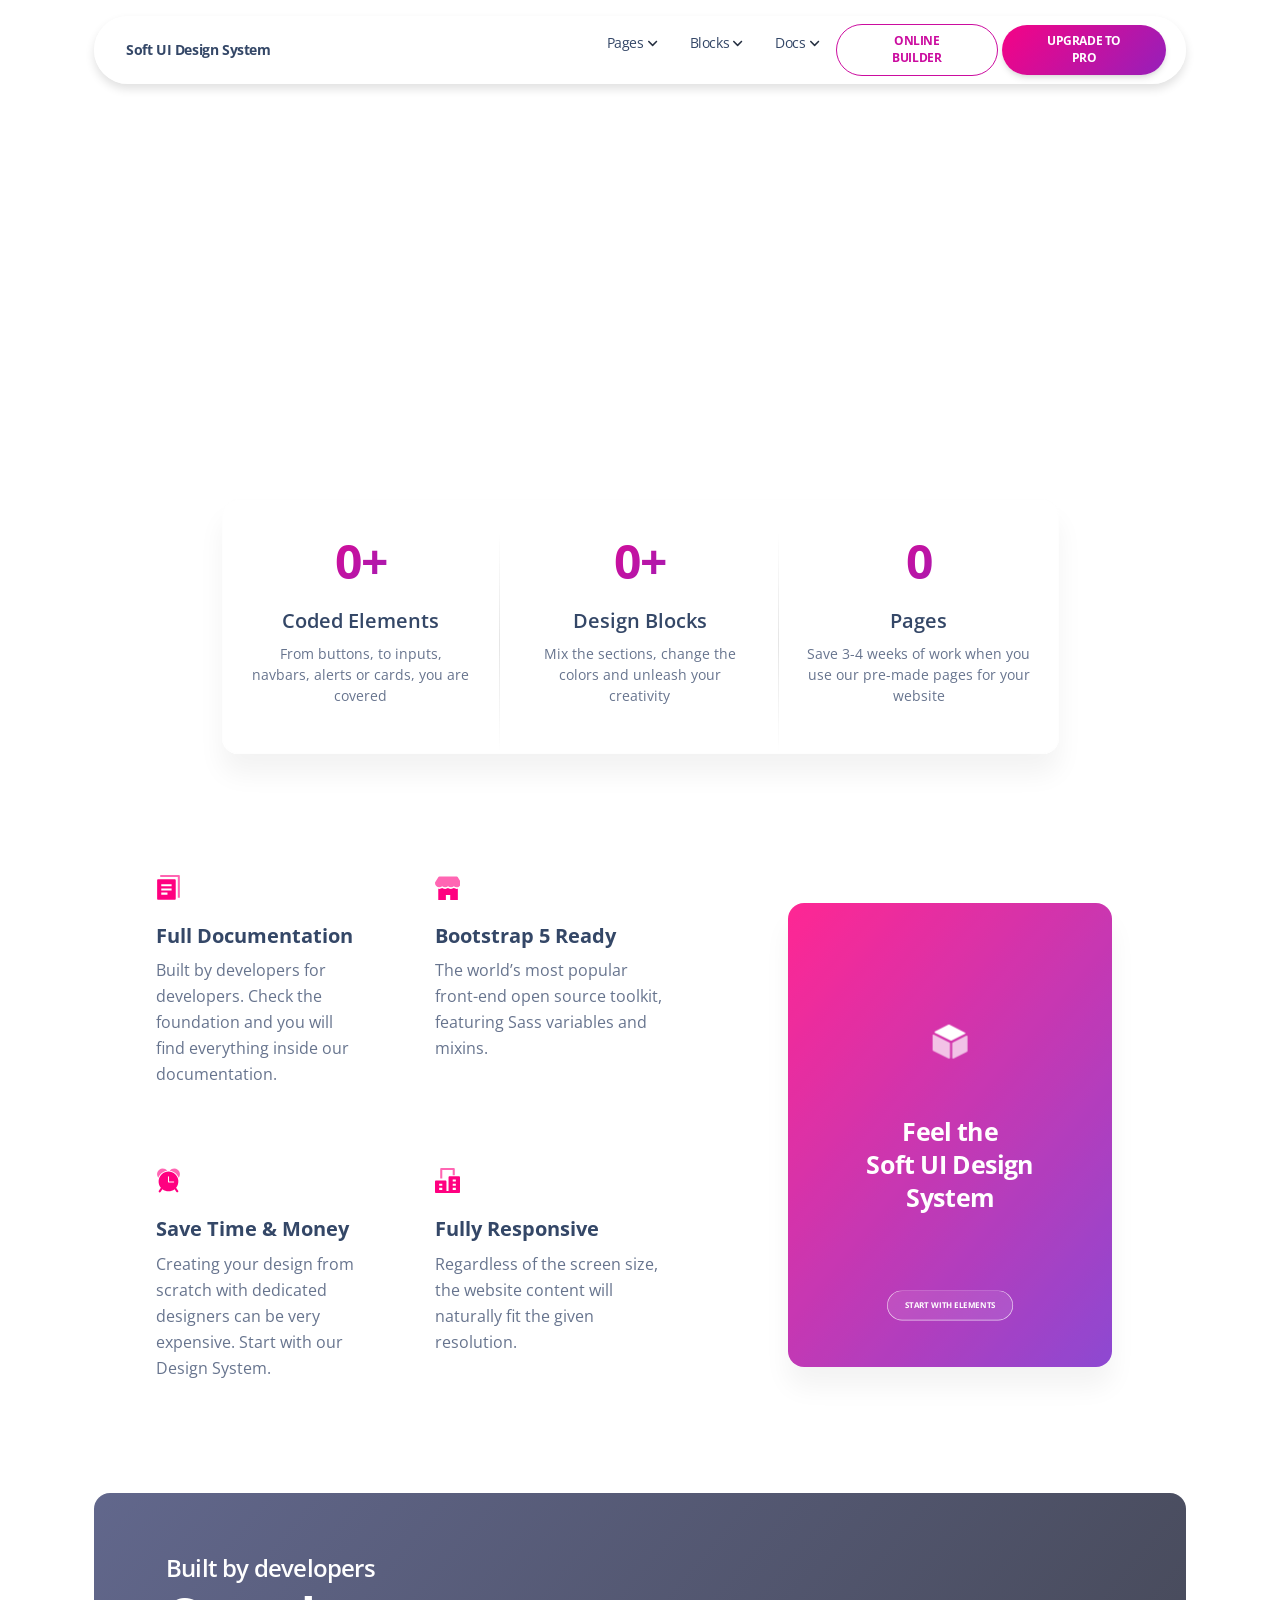
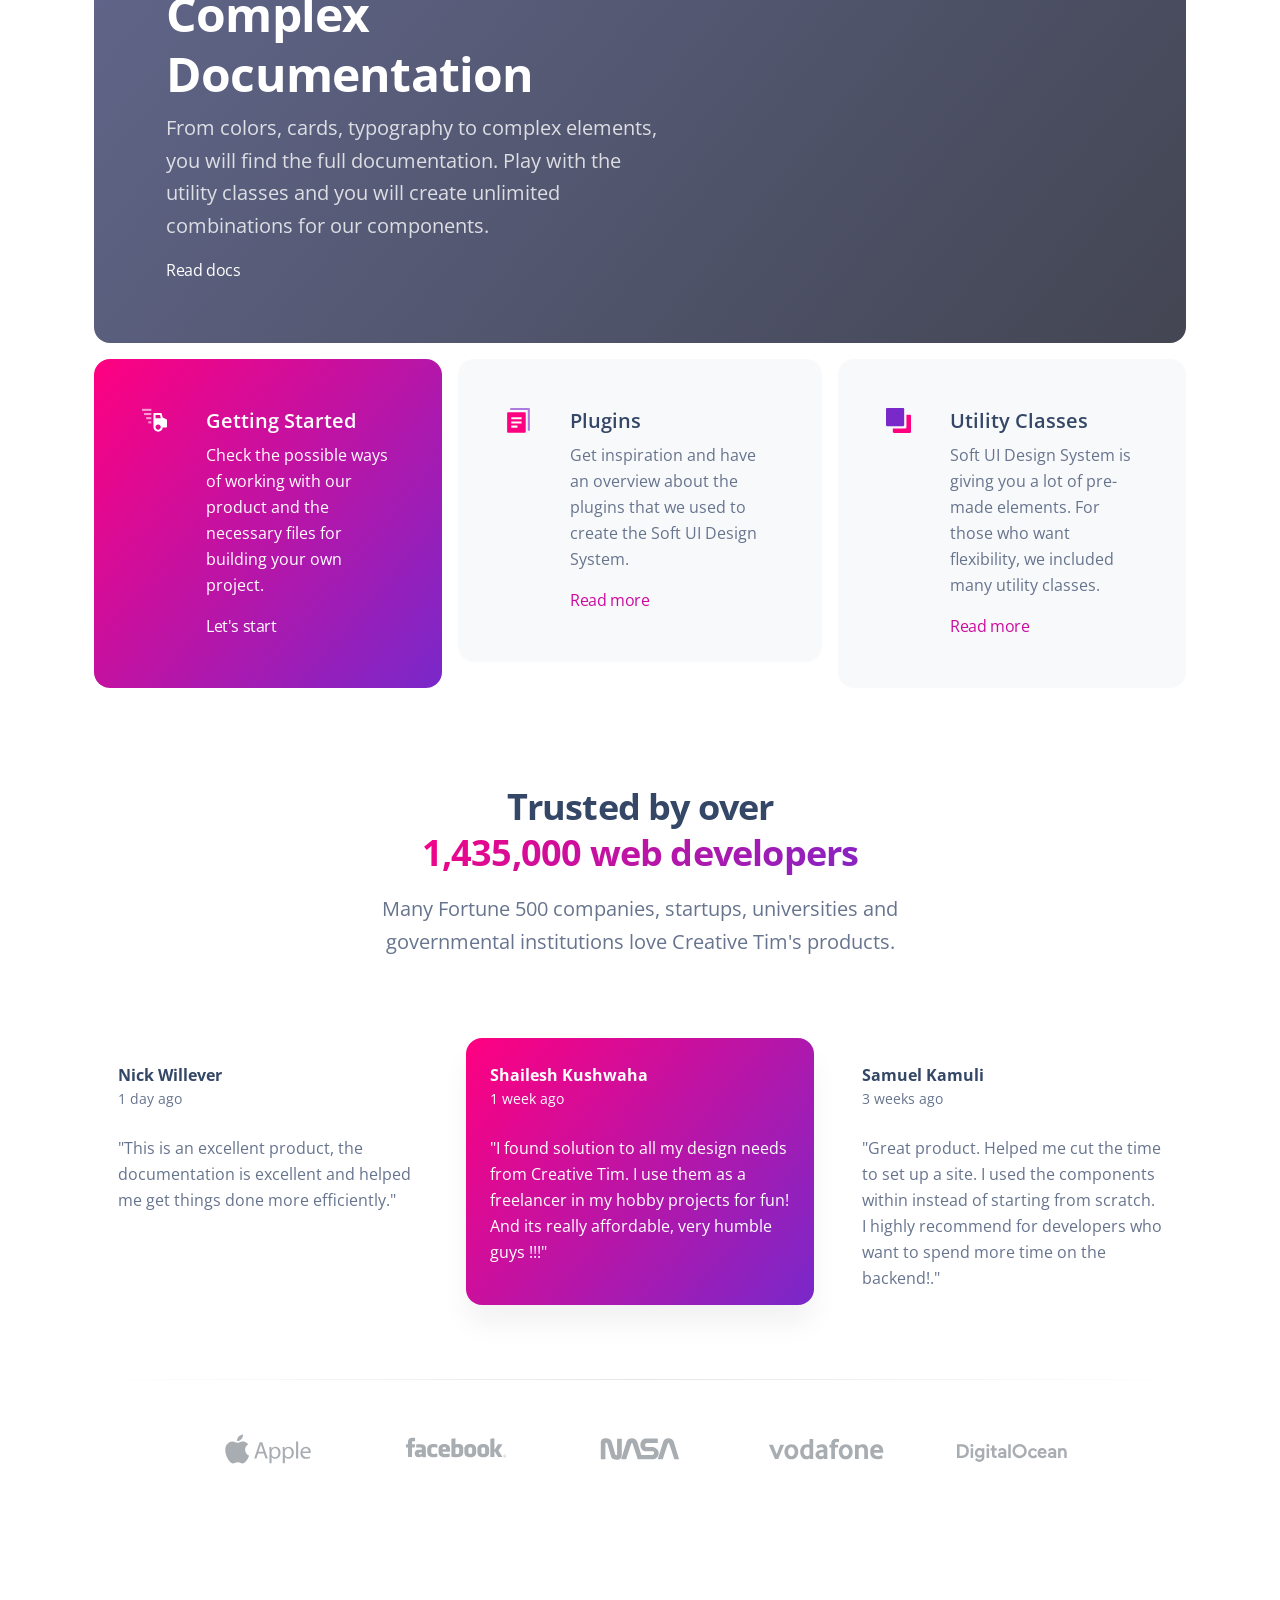
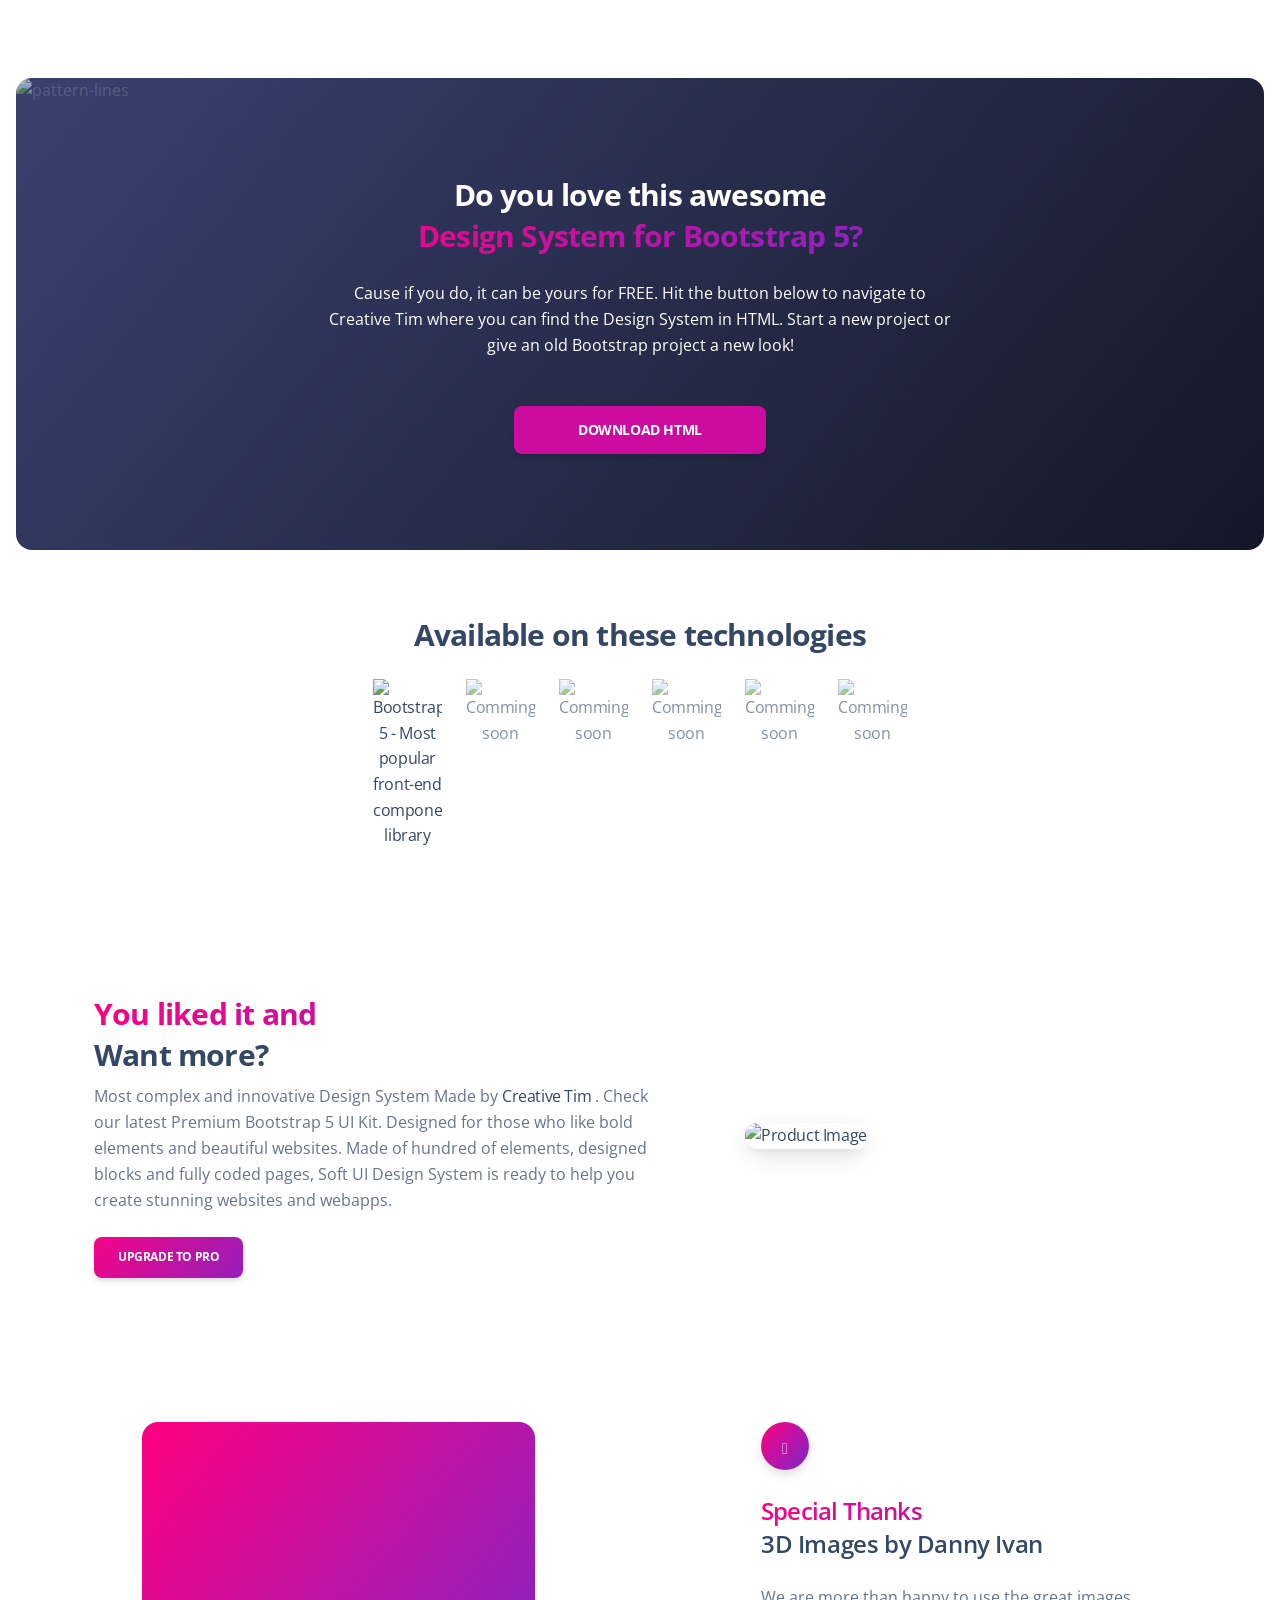
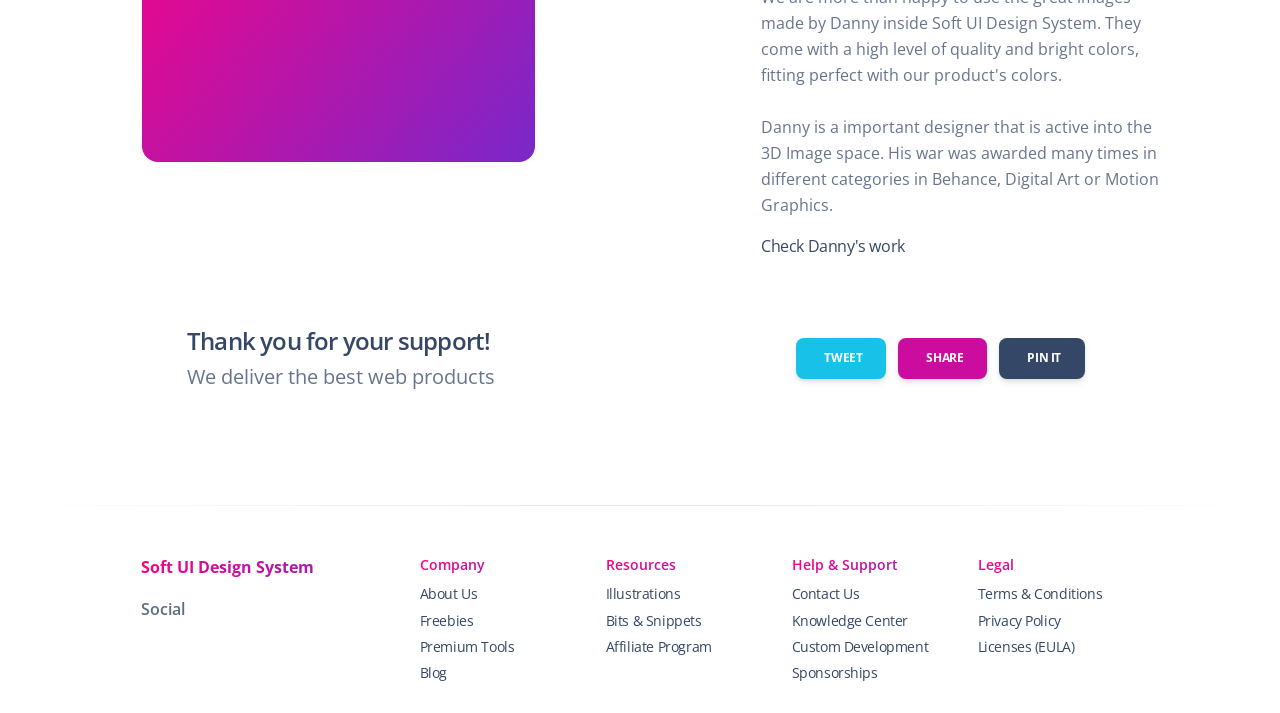
==== index.html @ 68d1f5ed "adding notes and fixing nav and footers" ====
<!DOCTYPE html>
<html lang="en" itemscope itemtype="http://schema.org/WebPage">
<head>
  <meta charset="utf-8" />
  <meta name="viewport" content="width=device-width, initial-scale=1, shrink-to-fit=no">

  <link rel="apple-touch-icon" sizes="76x76" href="apple-icon.png">
  <link rel="icon" type="image/png" href="favicon.png">

  <title>
    Soft UI Design System by Creative Tim  
  </title>



  <!--     Fonts and icons     -->
  <link href="https://fonts.googleapis.com/css?family=Open+Sans:300,400,600,700" rel="stylesheet" />

  <!-- Nucleo Icons -->
  <link href="nucleo-icons.css" rel="stylesheet" />
  <link href="nucleo-svg.css" rel="stylesheet" />

  <!-- Font Awesome Icons -->
  <script src="https://kit.fontawesome.com/42d5adcbca.js" crossorigin="anonymous"></script>
  <link href="nucleo-svg.css" rel="stylesheet" />

  <!-- CSS Files -->



  <link id="pagestyle" href="soft-design-system.css?v=1.0.9" rel="stylesheet" />





  <!-- Nepcha Analytics (nepcha.com) -->
  <!-- Nepcha is a easy-to-use web analytics. No cookies and fully compliant with GDPR, CCPA and PECR. -->
  <script defer data-site="YOUR_DOMAIN_HERE" src="https://api.nepcha.com/js/nepcha-analytics.js"></script>
</head>

<body class="index-page">
  
  
  <!-- Navbar -->
  <div class="container position-sticky z-index-sticky top-0"><div class="row"><div class="col-12">
  <nav class="navbar navbar-expand-lg  blur blur-rounded top-0 z-index-fixed shadow position-absolute my-3 py-2 start-0 end-0 mx-4">
    <div class="container-fluid px-0">
      <a class="navbar-brand font-weight-bolder ms-sm-3" href="https://demos.creative-tim.com/soft-ui-design-system/index.html" rel="tooltip" title="Designed and Coded by Creative Tim" data-placement="bottom" target="_blank">
        Soft UI Design System
      </a>
      <button class="navbar-toggler shadow-none ms-2" type="button" data-bs-toggle="collapse" data-bs-target="#navigation" aria-controls="navigation" aria-expanded="false" aria-label="Toggle navigation">
        <span class="navbar-toggler-icon mt-2">
          <span class="navbar-toggler-bar bar1"></span>
          <span class="navbar-toggler-bar bar2"></span>
          <span class="navbar-toggler-bar bar3"></span>
        </span>
      </button>
      <div class="collapse navbar-collapse pt-3 pb-2 py-lg-0 w-100" id="navigation">
        <ul class="navbar-nav navbar-nav-hover ms-lg-12 ps-lg-5 w-100">
          <li class="nav-item dropdown dropdown-hover mx-2">
            <a class="nav-link ps-2 d-flex justify-content-between cursor-pointer align-items-center" href="javascript:;" id="dropdownMenuPages" data-bs-toggle="dropdown" aria-expanded="false">
              Pages
              <img src="down-arrow-dark.svg" alt="down-arrow" class="arrow ms-1">
            </a>
            <div class="dropdown-menu dropdown-menu-animation dropdown-md p-3 border-radius-lg mt-0 mt-lg-3" aria-labelledby="dropdownMenuPages">
              <div class="d-none d-lg-block">
    <div class="dropdown-header text-dark font-weight-bolder d-flex justify-content-cente align-items-center px-0">
      <div class="d-inline-block">
        <div class="icon icon-shape icon-xs border-radius-md bg-gradient-primary text-center me-2 d-flex align-items-center justify-content-center">
          <svg width="12px" height="12px" viewBox="0 0 45 40" version="1.1" xmlns="http://www.w3.org/2000/svg" xmlns:xlink="http://www.w3.org/1999/xlink">
            <title>shop </title>
            <g stroke="none" stroke-width="1" fill="none" fill-rule="evenodd">
              <g transform="translate(-1716.000000, -439.000000)" fill="#FFFFFF" fill-rule="nonzero">
                <g transform="translate(1716.000000, 291.000000)">
                  <g transform="translate(0.000000, 148.000000)">
                    <path
                      d="M46.7199583,10.7414583 L40.8449583,0.949791667 C40.4909749,0.360605034 39.8540131,0 39.1666667,0 L7.83333333,0 C7.1459869,0 6.50902508,0.360605034 6.15504167,0.949791667 L0.280041667,10.7414583 C0.0969176761,11.0460037 -1.23209662e-05,11.3946378 -1.23209662e-05,11.75 C-0.00758042603,16.0663731 3.48367543,19.5725301 7.80004167,19.5833333 L7.81570833,19.5833333 C9.75003686,19.5882688 11.6168794,18.8726691 13.0522917,17.5760417 C16.0171492,20.2556967 20.5292675,20.2556967 23.494125,17.5760417 C26.4604562,20.2616016 30.9794188,20.2616016 33.94575,17.5760417 C36.2421905,19.6477597 39.5441143,20.1708521 42.3684437,18.9103691 C45.1927731,17.649886 47.0084685,14.8428276 47.0000295,11.75 C47.0000295,11.3946378 46.9030823,11.0460037 46.7199583,10.7414583 Z" opacity="0.598981585"></path>
                    <path
                      d="M39.198,22.4912623 C37.3776246,22.4928106 35.5817531,22.0149171 33.951625,21.0951667 L33.92225,21.1107282 C31.1430221,22.6838032 27.9255001,22.9318916 24.9844167,21.7998837 C24.4750389,21.605469 23.9777983,21.3722567 23.4960833,21.1018359 L23.4745417,21.1129513 C20.6961809,22.6871153 17.4786145,22.9344611 14.5386667,21.7998837 C14.029926,21.6054643 13.533337,21.3722507 13.0522917,21.1018359 C11.4250962,22.0190609 9.63246555,22.4947009 7.81570833,22.4912623 C7.16510551,22.4842162 6.51607673,22.4173045 5.875,22.2911849 L5.875,44.7220845 C5.875,45.9498589 6.7517757,46.9451667 7.83333333,46.9451667 L19.5833333,46.9451667 L19.5833333,33.6066734 L27.4166667,33.6066734 L27.4166667,46.9451667 L39.1666667,46.9451667 C40.2482243,46.9451667 41.125,45.9498589 41.125,44.7220845 L41.125,22.2822926 C40.4887822,22.4116582 39.8442868,22.4815492 39.198,22.4912623 Z"></path>
                  </g>
                </g>
              </g>
            </g>
          </svg>
        </div>
      </div>
      Landing Pages
    </div>
    <a href="about-us.html" class="dropdown-item border-radius-md">
      <span class="ps-3">About Us</span>
    </a>
    <a href="contact-us.html" class="dropdown-item border-radius-md">
      <span class="ps-3">Contact Us</span>
    </a>
    <a href="author.html" class="dropdown-item border-radius-md">
      <span class="ps-3">Author</span>
    </a>
    <div class="dropdown-header text-dark font-weight-bolder d-flex justify-content-cente align-items-center px-0 mt-3">
      <div class="d-inline-block">
        <div class="icon icon-shape icon-xs border-radius-md bg-gradient-primary text-center me-2 d-flex align-items-center justify-content-center ps-0">
          <svg width="12px" height="12px" viewBox="0 0 42 42" version="1.1" xmlns="http://www.w3.org/2000/svg" xmlns:xlink="http://www.w3.org/1999/xlink">
            <title>office</title>
            <g stroke="none" stroke-width="1" fill="none" fill-rule="evenodd">
              <g transform="translate(-1869.000000, -293.000000)" fill="#FFFFFF" fill-rule="nonzero">
                <g transform="translate(1716.000000, 291.000000)">
                  <g transform="translate(153.000000, 2.000000)">
                    <path d="M12.25,17.5 L8.75,17.5 L8.75,1.75 C8.75,0.78225 9.53225,0 10.5,0 L31.5,0 C32.46775,0 33.25,0.78225 33.25,1.75 L33.25,12.25 L29.75,12.25 L29.75,3.5 L12.25,3.5 L12.25,17.5 Z" opacity="0.6"></path>
                    <path
                      d="M40.25,14 L24.5,14 C23.53225,14 22.75,14.78225 22.75,15.75 L22.75,38.5 L19.25,38.5 L19.25,22.75 C19.25,21.78225 18.46775,21 17.5,21 L1.75,21 C0.78225,21 0,21.78225 0,22.75 L0,40.25 C0,41.21775 0.78225,42 1.75,42 L40.25,42 C41.21775,42 42,41.21775 42,40.25 L42,15.75 C42,14.78225 41.21775,14 40.25,14 Z M12.25,36.75 L7,36.75 L7,33.25 L12.25,33.25 L12.25,36.75 Z M12.25,29.75 L7,29.75 L7,26.25 L12.25,26.25 L12.25,29.75 Z M35,36.75 L29.75,36.75 L29.75,33.25 L35,33.25 L35,36.75 Z M35,29.75 L29.75,29.75 L29.75,26.25 L35,26.25 L35,29.75 Z M35,22.75 L29.75,22.75 L29.75,19.25 L35,19.25 L35,22.75 Z"></path>
                  </g>
                </g>
              </g>
            </g>
          </svg>
        </div>
      </div>
      Account
    </div>
    <a href="sign-in.html" class="dropdown-item border-radius-md">
      <span class="ps-3">Sign In</span>
    </a>
  </div>

  <div class="d-lg-none">
    <div class="dropdown-header text-dark font-weight-bolder d-flex justify-content-cente align-items-center px-0">
      <div class="d-inline-block">
        <div class="icon icon-shape icon-xs border-radius-md bg-gradient-primary text-center me-2 d-flex align-items-center justify-content-center">
          <svg width="12px" height="12px" viewBox="0 0 45 40" version="1.1" xmlns="http://www.w3.org/2000/svg" xmlns:xlink="http://www.w3.org/1999/xlink">
            <title>shop </title>
            <g stroke="none" stroke-width="1" fill="none" fill-rule="evenodd">
              <g transform="translate(-1716.000000, -439.000000)" fill="#FFFFFF" fill-rule="nonzero">
                <g transform="translate(1716.000000, 291.000000)">
                  <g transform="translate(0.000000, 148.000000)">
                    <path
                      d="M46.7199583,10.7414583 L40.8449583,0.949791667 C40.4909749,0.360605034 39.8540131,0 39.1666667,0 L7.83333333,0 C7.1459869,0 6.50902508,0.360605034 6.15504167,0.949791667 L0.280041667,10.7414583 C0.0969176761,11.0460037 -1.23209662e-05,11.3946378 -1.23209662e-05,11.75 C-0.00758042603,16.0663731 3.48367543,19.5725301 7.80004167,19.5833333 L7.81570833,19.5833333 C9.75003686,19.5882688 11.6168794,18.8726691 13.0522917,17.5760417 C16.0171492,20.2556967 20.5292675,20.2556967 23.494125,17.5760417 C26.4604562,20.2616016 30.9794188,20.2616016 33.94575,17.5760417 C36.2421905,19.6477597 39.5441143,20.1708521 42.3684437,18.9103691 C45.1927731,17.649886 47.0084685,14.8428276 47.0000295,11.75 C47.0000295,11.3946378 46.9030823,11.0460037 46.7199583,10.7414583 Z" opacity="0.598981585"></path>
                    <path
                      d="M39.198,22.4912623 C37.3776246,22.4928106 35.5817531,22.0149171 33.951625,21.0951667 L33.92225,21.1107282 C31.1430221,22.6838032 27.9255001,22.9318916 24.9844167,21.7998837 C24.4750389,21.605469 23.9777983,21.3722567 23.4960833,21.1018359 L23.4745417,21.1129513 C20.6961809,22.6871153 17.4786145,22.9344611 14.5386667,21.7998837 C14.029926,21.6054643 13.533337,21.3722507 13.0522917,21.1018359 C11.4250962,22.0190609 9.63246555,22.4947009 7.81570833,22.4912623 C7.16510551,22.4842162 6.51607673,22.4173045 5.875,22.2911849 L5.875,44.7220845 C5.875,45.9498589 6.7517757,46.9451667 7.83333333,46.9451667 L19.5833333,46.9451667 L19.5833333,33.6066734 L27.4166667,33.6066734 L27.4166667,46.9451667 L39.1666667,46.9451667 C40.2482243,46.9451667 41.125,45.9498589 41.125,44.7220845 L41.125,22.2822926 C40.4887822,22.4116582 39.8442868,22.4815492 39.198,22.4912623 Z"></path>
                  </g>
                </g>
              </g>
            </g>
          </svg>
        </div>
      </div>
      Landing Pages
    </div>

    <a href="about-us.html" class="dropdown-item border-radius-md">
      <span class="ps-3">About Us</span>
    </a>
    <a href="contact-us.html" class="dropdown-item border-radius-md">
      <span class="ps-3">Contact Us</span>
    </a>
    <a href="author.html" class="dropdown-item border-radius-md">
      <span class="ps-3">Author</span>
    </a>

    <div class="dropdown-header text-dark font-weight-bolder d-flex justify-content-cente align-items-center px-0 mt-3">
      <div class="d-inline-block">
        <div class="icon icon-shape icon-xs border-radius-md bg-gradient-primary text-center me-2 d-flex align-items-center justify-content-center ps-0">
          <svg width="12px" height="12px" viewBox="0 0 42 42" version="1.1" xmlns="http://www.w3.org/2000/svg" xmlns:xlink="http://www.w3.org/1999/xlink">
            <title>office</title>
            <g stroke="none" stroke-width="1" fill="none" fill-rule="evenodd">
              <g transform="translate(-1869.000000, -293.000000)" fill="#FFFFFF" fill-rule="nonzero">
                <g transform="translate(1716.000000, 291.000000)">
                  <g transform="translate(153.000000, 2.000000)">
                    <path d="M12.25,17.5 L8.75,17.5 L8.75,1.75 C8.75,0.78225 9.53225,0 10.5,0 L31.5,0 C32.46775,0 33.25,0.78225 33.25,1.75 L33.25,12.25 L29.75,12.25 L29.75,3.5 L12.25,3.5 L12.25,17.5 Z" opacity="0.6"></path>
                    <path
                      d="M40.25,14 L24.5,14 C23.53225,14 22.75,14.78225 22.75,15.75 L22.75,38.5 L19.25,38.5 L19.25,22.75 C19.25,21.78225 18.46775,21 17.5,21 L1.75,21 C0.78225,21 0,21.78225 0,22.75 L0,40.25 C0,41.21775 0.78225,42 1.75,42 L40.25,42 C41.21775,42 42,41.21775 42,40.25 L42,15.75 C42,14.78225 41.21775,14 40.25,14 Z M12.25,36.75 L7,36.75 L7,33.25 L12.25,33.25 L12.25,36.75 Z M12.25,29.75 L7,29.75 L7,26.25 L12.25,26.25 L12.25,29.75 Z M35,36.75 L29.75,36.75 L29.75,33.25 L35,33.25 L35,36.75 Z M35,29.75 L29.75,29.75 L29.75,26.25 L35,26.25 L35,29.75 Z M35,22.75 L29.75,22.75 L29.75,19.25 L35,19.25 L35,22.75 Z"></path>
                  </g>
                </g>
              </g>
            </g>
          </svg>
        </div>
      </div>
      Account
    </div>
    <a href="sign-in.html" class="dropdown-item border-radius-md">
      <span class="ps-3">Sign In</span>
    </a>

  </div>

            </div>
          </li>

          <li class="nav-item dropdown dropdown-hover mx-2">
            <a class="nav-link ps-2 d-flex justify-content-between cursor-pointer align-items-center" href="javascript:;" id="dropdownMenuBlocks" data-bs-toggle="dropdown" aria-expanded="false">
              Blocks
              <img src="down-arrow-dark.svg" alt="down-arrow" class="arrow ms-1"/>
            </a>
            <ul class="dropdown-menu dropdown-menu-animation dropdown-lg dropdown-lg-responsive p-3 border-radius-lg mt-0 mt-lg-3" aria-labelledby="dropdownMenuBlocks">
              <div class="d-none d-lg-block">
    <li class="nav-item dropdown dropdown-hover dropdown-subitem">
      <a class="dropdown-item py-2 ps-3 border-radius-md" href="./presentation.html">
        <div class="d-flex">
          <div class="icon h-10 me-3 d-flex mt-1">
            <i class="ni ni-single-copy-04 text-gradient text-primary"></i>
          </div>
          <div class="w-100 d-flex align-items-center justify-content-between">
            <div>
              <h6 class="dropdown-header text-dark font-weight-bolder d-flex justify-content-cente align-items-center p-0">Page Sections</h6>
              <span class="text-sm">See all sections</span>
            </div>

            <img src="down-arrow.svg" alt="down-arrow" class="arrow">
          </div>
        </div>
      </a>
      <div class="dropdown-menu mt-0 py-3 px-2 mt-3">
        <a class="dropdown-item ps-3 border-radius-md mb-1" href="hero-sections.html">
          Page Headers
        </a>
        <a class="dropdown-item ps-3 border-radius-md mb-1" href="features.html">
          Features
        </a>
      </div>
    </li>



    <li class="nav-item dropdown dropdown-hover dropdown-subitem">
      <a class="dropdown-item py-2 ps-3 border-radius-md" href="./presentation.html">
        <div class="d-flex">
          <div class="icon h-10 me-3 d-flex mt-1">
            <i class="ni ni-laptop text-gradient text-primary"></i>
          </div>
          <div class="w-100 d-flex align-items-center justify-content-between">
            <div>
              <h6 class="dropdown-header text-dark font-weight-bolder d-flex justify-content-cente align-items-center p-0">Navigation</h6>
              <span class="text-sm">See all navigations</span>
            </div>

            <img src="down-arrow.svg" alt="down-arrow" class="arrow">
          </div>
        </div>
      </a>
      <div class="dropdown-menu mt-0 py-3 px-2 mt-3">
        <a class="dropdown-item ps-3 border-radius-md mb-1" href="navbars.html">
          Navbars
        </a>
        <a class="dropdown-item ps-3 border-radius-md mb-1" href="nav-tabs.html">
          Nav Tabs
        </a>
        <a class="dropdown-item ps-3 border-radius-md mb-1" href="pagination.html">
          Pagination
        </a>
      </div>
    </li>

    <li class="nav-item dropdown dropdown-hover dropdown-subitem">
      <a class="dropdown-item py-2 ps-3 border-radius-md" href="./presentation.html">
        <div class="d-flex">
          <div class="icon h-10 me-3 d-flex mt-1">
            <i class="ni ni-badge text-gradient text-primary"></i>
          </div>
          <div class="w-100 d-flex align-items-center justify-content-between">
            <div>
              <h6 class="dropdown-header text-dark font-weight-bolder d-flex justify-content-cente align-items-center p-0">Input Areas</h6>
              <span class="text-sm">See all input areas</span>
            </div>

            <img src="down-arrow.svg" alt="down-arrow" class="arrow">
          </div>
        </div>
      </a>
      <div class="dropdown-menu mt-0 py-3 px-2 mt-3">
        <a class="dropdown-item ps-3 border-radius-md mb-1" href="inputs.html">
          Inputs
        </a>
        <a class="dropdown-item ps-3 border-radius-md mb-1" href="forms.html">
          Forms
        </a>
      </div>
    </li>

    <li class="nav-item dropdown dropdown-hover dropdown-subitem">
      <a class="dropdown-item py-2 ps-3 border-radius-md" href="./presentation.html">
        <div class="d-flex">
          <div class="icon h-10 me-3 d-flex mt-1">
            <i class="ni ni-notification-70 text-gradient text-primary"></i>
          </div>
          <div class="w-100 d-flex align-items-center justify-content-between">
            <div>
              <h6 class="dropdown-header text-dark font-weight-bolder d-flex justify-content-cente align-items-center p-0">Attention Catchers</h6>
              <span class="text-sm">See all examples</span>
            </div>

            <img src="down-arrow.svg" alt="down-arrow" class="arrow">
          </div>
        </div>
      </a>
      <div class="dropdown-menu mt-0 py-3 px-2 mt-3">
        <a class="dropdown-item ps-3 border-radius-md mb-1" href="alerts.html">
          Alerts
        </a>
        <a class="dropdown-item ps-3 border-radius-md mb-1" href="modals.html">
          Modals
        </a>
        <a class="dropdown-item ps-3 border-radius-md mb-1" href="tooltips-popovers.html">
          Tooltips & Popovers
        </a>
      </div>
    </li>

    <li class="nav-item dropdown dropdown-hover dropdown-subitem">
      <a class="dropdown-item py-2 ps-3 border-radius-md" href="./presentation.html">
        <div class="d-flex">
          <div class="icon h-10 me-3 d-flex mt-1">
            <i class="ni ni-app text-gradient text-primary"></i>
          </div>
          <div class="w-100 d-flex align-items-center justify-content-between">
            <div>
              <h6 class="dropdown-header text-dark font-weight-bolder d-flex justify-content-cente align-items-center p-0">Elements</h6>
              <span class="text-sm">See all elements</span>
            </div>

            <img src="down-arrow.svg" alt="down-arrow" class="arrow">
          </div>
        </div>
      </a>
      <div class="dropdown-menu mt-0 py-3 px-2 mt-3">
        <a class="dropdown-item ps-3 border-radius-md mb-1" href="avatars.html">
          Avatars
        </a>
        <a class="dropdown-item ps-3 border-radius-md mb-1" href="badges.html">
          Badges
        </a>
        <a class="dropdown-item ps-3 border-radius-md mb-1" href="breadcrumbs.html">
          Breadcrumbs
        </a>
        <a class="dropdown-item ps-3 border-radius-md mb-1" href="buttons.html">
          Buttons
        </a>
        <a class="dropdown-item ps-3 border-radius-md mb-1" href="dropdowns.html">
          Dropdowns
        </a>
        <a class="dropdown-item ps-3 border-radius-md mb-1" href="progress-bars.html">
          Progress Bars
        </a>
        <a class="dropdown-item ps-3 border-radius-md mb-1" href="toggles.html">
          Toggles
        </a>
        <a class="dropdown-item ps-3 border-radius-md mb-1" href="typography.html">
          Typography
        </a>
      </div>
    </li>
  </div>

  <div class="row d-lg-none">
    <div class="col-md-12">
      <div class="d-flex mb-2">
        <div class="icon h-10 me-3 d-flex mt-1">
          <i class="ni ni-single-copy-04 text-gradient text-primary"></i>
        </div>
        <div class="w-100 d-flex align-items-center justify-content-between">
          <div>
            <h6 class="dropdown-header text-dark font-weight-bolder d-flex justify-content-cente align-items-center p-0">Page Sections</h6>
          </div>
        </div>
      </div>
      <a class="dropdown-item ps-3 border-radius-md mb-1" href="hero-sections.html">
        Page Headers
      </a>
      <a class="dropdown-item ps-3 border-radius-md mb-1" href="features.html">
        Features
      </a>

      <div class="d-flex mb-2 mt-3">
        <div class="icon h-10 me-3 d-flex mt-1">
          <i class="ni ni-laptop text-gradient text-primary"></i>
        </div>
        <div class="w-100 d-flex align-items-center justify-content-between">
          <div>
            <h6 class="dropdown-header text-dark font-weight-bolder d-flex justify-content-cente align-items-center p-0">Navigation</h6>
          </div>
        </div>
      </div>
      <a class="dropdown-item ps-3 border-radius-md mb-1" href="navbars.html">
        Navbars
      </a>
      <a class="dropdown-item ps-3 border-radius-md mb-1" href="nav-tabs.html">
        Nav Tabs
      </a>
      <a class="dropdown-item ps-3 border-radius-md mb-1" href="pagination.html">
        Pagination
      </a>


      <div class="d-flex mb-2 mt-3">
        <div class="icon h-10 me-3 d-flex mt-1">
          <i class="ni ni-badge text-gradient text-primary"></i>
        </div>
        <div class="w-100 d-flex align-items-center justify-content-between">
          <div>
            <h6 class="dropdown-header text-dark font-weight-bolder d-flex justify-content-cente align-items-center p-0">Input Areas</h6>
          </div>
        </div>
      </div>
      <a class="dropdown-item ps-3 border-radius-md mb-1" href="inputs.html">
        Inputs
      </a>
      <a class="dropdown-item ps-3 border-radius-md mb-1" href="forms.html">
        Forms
      </a>


      <div class="d-flex mb-2 mt-3">
        <div class="icon h-10 me-3 d-flex mt-1">
          <i class="ni ni-notification-70 text-gradient text-primary"></i>
        </div>
        <div class="w-100 d-flex align-items-center justify-content-between">
          <div>
            <h6 class="dropdown-header text-dark font-weight-bolder d-flex justify-content-cente align-items-center p-0">Attention Catchers</h6>
          </div>
        </div>
      </div>
      <a class="dropdown-item ps-3 border-radius-md mb-1" href="alerts.html">
        Alerts
      </a>
      <a class="dropdown-item ps-3 border-radius-md mb-1" href="modals.html">
        Modals
      </a>
      <a class="dropdown-item ps-3 border-radius-md mb-1" href="tooltips-popovers.html">
        Tooltips & Popovers
      </a>


      <div class="d-flex mb-2 mt-3">
        <div class="icon h-10 me-3 d-flex mt-1">
          <i class="ni ni-app text-gradient text-primary"></i>
        </div>
        <div class="w-100 d-flex align-items-center justify-content-between">
          <div>
            <h6 class="dropdown-header text-dark font-weight-bolder d-flex justify-content-cente align-items-center p-0">Elements</h6>
          </div>
        </div>
      </div>
      <a class="dropdown-item ps-3 border-radius-md mb-1" href="avatars.html">
        Avatars
      </a>
      <a class="dropdown-item ps-3 border-radius-md mb-1" href="badges.html">
        Badges
      </a>
      <a class="dropdown-item ps-3 border-radius-md mb-1" href="breadcrumbs.html">
        Breadcrumbs
      </a>
      <a class="dropdown-item ps-3 border-radius-md mb-1" href="buttons.html">
        Buttons
      </a>
      <a class="dropdown-item ps-3 border-radius-md mb-1" href="dropdowns.html">
        Dropdowns
      </a>
      <a class="dropdown-item ps-3 border-radius-md mb-1" href="progress-bars.html">
        Progress Bars
      </a>
      <a class="dropdown-item ps-3 border-radius-md mb-1" href="toggles.html">
        Toggles
      </a>
      <a class="dropdown-item ps-3 border-radius-md mb-1" href="typography.html">
        Typography
      </a>
    </div>
  </div>

            </ul>
          </li>

          <li class="nav-item dropdown dropdown-hover mx-2">
            <a class="nav-link ps-2 d-flex justify-content-between cursor-pointer align-items-center" href="javascript:;" id="dropdownMenuDocs" data-bs-toggle="dropdown" aria-expanded="false">
              Docs
              <img src="down-arrow-dark.svg" alt="down-arrow" class="arrow ms-1">
            </a>
            <div class="dropdown-menu dropdown-menu-animation dropdown-lg mt-0 mt-lg-3 p-3 border-radius-lg" aria-labelledby="dropdownMenuDocs">
              <div class="d-none d-lg-block">
    <ul class="list-group">
      <li class="nav-item list-group-item border-0 p-0">
        <a class="dropdown-item py-2 ps-3 border-radius-md" href="#">
          <div class="d-flex">
            <div class="icon h-10 me-3 d-flex mt-1">
              <svg class="text-secondary" width="16px" height="16px" viewBox="0 0 40 40" version="1.1" xmlns="http://www.w3.org/2000/svg" xmlns:xlink="http://www.w3.org/1999/xlink">
                <title>spaceship</title>
                <g stroke="none" stroke-width="1" fill="none" fill-rule="evenodd">
                  <g transform="translate(-1720.000000, -592.000000)" fill="#FFFFFF" fill-rule="nonzero">
                    <g transform="translate(1716.000000, 291.000000)">
                      <g transform="translate(4.000000, 301.000000)">
                        <path class="color-background"
                          d="M39.3,0.706666667 C38.9660984,0.370464027 38.5048767,0.192278529 38.0316667,0.216666667 C14.6516667,1.43666667 6.015,22.2633333 5.93166667,22.4733333 C5.68236407,23.0926189 5.82664679,23.8009159 6.29833333,24.2733333 L15.7266667,33.7016667 C16.2013871,34.1756798 16.9140329,34.3188658 17.535,34.065 C17.7433333,33.98 38.4583333,25.2466667 39.7816667,1.97666667 C39.8087196,1.50414529 39.6335979,1.04240574 39.3,0.706666667 Z M25.69,19.0233333 C24.7367525,19.9768687 23.3029475,20.2622391 22.0572426,19.7463614 C20.8115377,19.2304837 19.9992882,18.0149658 19.9992882,16.6666667 C19.9992882,15.3183676 20.8115377,14.1028496 22.0572426,13.5869719 C23.3029475,13.0710943 24.7367525,13.3564646 25.69,14.31 C26.9912731,15.6116662 26.9912731,17.7216672 25.69,19.0233333 L25.69,19.0233333 Z">
                        </path>
                        <path class="color-background"
                          d="M1.855,31.4066667 C3.05106558,30.2024182 4.79973884,29.7296005 6.43969145,30.1670277 C8.07964407,30.6044549 9.36054508,31.8853559 9.7979723,33.5253085 C10.2353995,35.1652612 9.76258177,36.9139344 8.55833333,38.11 C6.70666667,39.9616667 0,40 0,40 C0,40 0,33.2566667 1.855,31.4066667 Z">
                        </path>
                        <path class="color-background"
                          d="M17.2616667,3.90166667 C12.4943643,3.07192755 7.62174065,4.61673894 4.20333333,8.04166667 C3.31200265,8.94126033 2.53706177,9.94913142 1.89666667,11.0416667 C1.5109569,11.6966059 1.61721591,12.5295394 2.155,13.0666667 L5.47,16.3833333 C8.55036617,11.4946947 12.5559074,7.25476565 17.2616667,3.90166667 L17.2616667,3.90166667 Z"
                          opacity="0.598539807"></path>
                        <path class="color-background"
                          d="M36.0983333,22.7383333 C36.9280725,27.5056357 35.3832611,32.3782594 31.9583333,35.7966667 C31.0587397,36.6879974 30.0508686,37.4629382 28.9583333,38.1033333 C28.3033941,38.4890431 27.4704606,38.3827841 26.9333333,37.845 L23.6166667,34.53 C28.5053053,31.4496338 32.7452344,27.4440926 36.0983333,22.7383333 L36.0983333,22.7383333 Z"
                          opacity="0.598539807"></path>
                      </g>
                    </g>
                  </g>
                </g>
              </svg>
            </div>
            <div>
              <h6 class="dropdown-header text-dark font-weight-bolder d-flex justify-content-cente align-items-center p-0">Getting Started</h6>
              <span class="text-sm">All about overview, quick start, license and contents</span>
            </div>
          </div>
        </a>
      </li>
      <li class="nav-item list-group-item border-0 p-0">
        <a class="dropdown-item py-2 ps-3 border-radius-md" href="  ">
          <div class="d-flex">
            <div class="icon h-10 me-3 d-flex mt-1">
              <svg class="text-secondary" width="16px" height="16px" viewBox="0 0 40 44" version="1.1" xmlns="http://www.w3.org/2000/svg" xmlns:xlink="http://www.w3.org/1999/xlink">
                <title>document</title>
                <g stroke="none" stroke-width="1" fill="none" fill-rule="evenodd">
                  <g transform="translate(-1870.000000, -591.000000)" fill="#FFFFFF" fill-rule="nonzero">
                    <g transform="translate(1716.000000, 291.000000)">
                      <g transform="translate(154.000000, 300.000000)">
                        <path class="color-background" d="M40,40 L36.3636364,40 L36.3636364,3.63636364 L5.45454545,3.63636364 L5.45454545,0 L38.1818182,0 C39.1854545,0 40,0.814545455 40,1.81818182 L40,40 Z" opacity="0.603585379"></path>
                        <path class="color-background"
                          d="M30.9090909,7.27272727 L1.81818182,7.27272727 C0.814545455,7.27272727 0,8.08727273 0,9.09090909 L0,41.8181818 C0,42.8218182 0.814545455,43.6363636 1.81818182,43.6363636 L30.9090909,43.6363636 C31.9127273,43.6363636 32.7272727,42.8218182 32.7272727,41.8181818 L32.7272727,9.09090909 C32.7272727,8.08727273 31.9127273,7.27272727 30.9090909,7.27272727 Z M18.1818182,34.5454545 L7.27272727,34.5454545 L7.27272727,30.9090909 L18.1818182,30.9090909 L18.1818182,34.5454545 Z M25.4545455,27.2727273 L7.27272727,27.2727273 L7.27272727,23.6363636 L25.4545455,23.6363636 L25.4545455,27.2727273 Z M25.4545455,20 L7.27272727,20 L7.27272727,16.3636364 L25.4545455,16.3636364 L25.4545455,20 Z">
                        </path>
                      </g>
                    </g>
                  </g>
                </g>
              </svg>
            </div>
            <div>
              <h6 class="dropdown-header text-dark font-weight-bolder d-flex justify-content-cente align-items-center p-0">Foundation</h6>
              <span class="text-sm">See our colors, icons and typography</span>
            </div>
          </div>
        </a>
      </li>
      <li class="nav-item list-group-item border-0 p-0">
        <a class="dropdown-item py-2 ps-3 border-radius-md" href="  ">
          <div class="d-flex">
            <div class="icon h-10 me-3 d-flex mt-1">
              <svg class="text-secondary" width="16px" height="16px" viewBox="0 0 42 42" version="1.1" xmlns="http://www.w3.org/2000/svg" xmlns:xlink="http://www.w3.org/1999/xlink">
                <title>box-3d-50</title>
                <g stroke="none" stroke-width="1" fill="none" fill-rule="evenodd">
                  <g transform="translate(-2319.000000, -291.000000)" fill="#FFFFFF" fill-rule="nonzero">
                    <g transform="translate(1716.000000, 291.000000)">
                      <g transform="translate(603.000000, 0.000000)">
                        <path class="color-background"
                          d="M22.7597136,19.3090182 L38.8987031,11.2395234 C39.3926816,10.9925342 39.592906,10.3918611 39.3459167,9.89788265 C39.249157,9.70436312 39.0922432,9.5474453 38.8987261,9.45068056 L20.2741875,0.1378125 L20.2741875,0.1378125 C19.905375,-0.04725 19.469625,-0.04725 19.0995,0.1378125 L3.1011696,8.13815822 C2.60720568,8.38517662 2.40701679,8.98586148 2.6540352,9.4798254 C2.75080129,9.67332903 2.90771305,9.83023153 3.10122239,9.9269862 L21.8652864,19.3090182 C22.1468139,19.4497819 22.4781861,19.4497819 22.7597136,19.3090182 Z">
                        </path>
                        <path class="color-background"
                          d="M23.625,22.429159 L23.625,39.8805372 C23.625,40.4328219 24.0727153,40.8805372 24.625,40.8805372 C24.7802551,40.8805372 24.9333778,40.8443874 25.0722402,40.7749511 L41.2741875,32.673375 L41.2741875,32.673375 C41.719125,32.4515625 42,31.9974375 42,31.5 L42,14.241659 C42,13.6893742 41.5522847,13.241659 41,13.241659 C40.8447549,13.241659 40.6916418,13.2778041 40.5527864,13.3472318 L24.1777864,21.5347318 C23.8390024,21.7041238 23.625,22.0503869 23.625,22.429159 Z"
                          opacity="0.7"></path>
                        <path class="color-background"
                          d="M20.4472136,21.5347318 L1.4472136,12.0347318 C0.953235098,11.7877425 0.352562058,11.9879669 0.105572809,12.4819454 C0.0361450918,12.6208008 6.47121774e-16,12.7739139 0,12.929159 L0,30.1875 L0,30.1875 C0,30.6849375 0.280875,31.1390625 0.7258125,31.3621875 L19.5528096,40.7750766 C20.0467945,41.0220531 20.6474623,40.8218132 20.8944388,40.3278283 C20.963859,40.1889789 21,40.0358742 21,39.8806379 L21,22.429159 C21,22.0503869 20.7859976,21.7041238 20.4472136,21.5347318 Z"
                          opacity="0.7"></path>
                      </g>
                    </g>
                  </g>
                </g>
              </svg>
            </div>
            <div>
              <h6 class="dropdown-header text-dark font-weight-bolder d-flex justify-content-cente align-items-center p-0">Components</h6>
              <span class="text-sm">Explore our collection of fully designed components</span>
            </div>
          </div>
        </a>
      </li>
      <li class="nav-item list-group-item border-0 p-0">
        <a class="dropdown-item py-2 ps-3 border-radius-md" href="  ">
          <div class="d-flex">
            <div class="icon h-10 me-3 d-flex mt-1">
              <svg class="text-secondary" width="16px" height="16px" viewBox="0 0 40 44" version="1.1" xmlns="http://www.w3.org/2000/svg" xmlns:xlink="http://www.w3.org/1999/xlink">
                <title>switches</title>
                <g stroke="none" stroke-width="1" fill="none" fill-rule="evenodd">
                  <g transform="translate(-1870.000000, -440.000000)" fill="#FFFFFF" fill-rule="nonzero">
                    <g transform="translate(1716.000000, 291.000000)">
                      <g transform="translate(154.000000, 149.000000)">
                        <path class="color-background"
                          d="M10,20 L30,20 C35.4545455,20 40,15.4545455 40,10 C40,4.54545455 35.4545455,0 30,0 L10,0 C4.54545455,0 0,4.54545455 0,10 C0,15.4545455 4.54545455,20 10,20 Z M10,3.63636364 C13.4545455,3.63636364 16.3636364,6.54545455 16.3636364,10 C16.3636364,13.4545455 13.4545455,16.3636364 10,16.3636364 C6.54545455,16.3636364 3.63636364,13.4545455 3.63636364,10 C3.63636364,6.54545455 6.54545455,3.63636364 10,3.63636364 Z"
                          opacity="0.6"></path>
                        <path class="color-background"
                          d="M30,23.6363636 L10,23.6363636 C4.54545455,23.6363636 0,28.1818182 0,33.6363636 C0,39.0909091 4.54545455,43.6363636 10,43.6363636 L30,43.6363636 C35.4545455,43.6363636 40,39.0909091 40,33.6363636 C40,28.1818182 35.4545455,23.6363636 30,23.6363636 Z M30,40 C26.5454545,40 23.6363636,37.0909091 23.6363636,33.6363636 C23.6363636,30.1818182 26.5454545,27.2727273 30,27.2727273 C33.4545455,27.2727273 36.3636364,30.1818182 36.3636364,33.6363636 C36.3636364,37.0909091 33.4545455,40 30,40 Z">
                        </path>
                      </g>
                    </g>
                  </g>
                </g>
              </svg>
            </div>
            <div>
              <h6 class="dropdown-header text-dark font-weight-bolder d-flex justify-content-cente align-items-center p-0">Plugins</h6>
              <span class="text-sm">Check how you can integrate our plugins</span>
            </div>
          </div>
        </a>
      </li>
      <li class="nav-item list-group-item border-0 p-0">
        <a class="dropdown-item py-2 ps-3 border-radius-md" href="  ">
          <div class="d-flex">
            <div class="icon h-10 me-3 d-flex mt-1">
              <svg class="text-secondary" width="16px" height="16px" viewBox="0 0 40 40" version="1.1" xmlns="http://www.w3.org/2000/svg" xmlns:xlink="http://www.w3.org/1999/xlink">
                <title>settings</title>
                <g stroke="none" stroke-width="1" fill="none" fill-rule="evenodd">
                  <g transform="translate(-2020.000000, -442.000000)" fill="#FFFFFF" fill-rule="nonzero">
                    <g transform="translate(1716.000000, 291.000000)">
                      <g transform="translate(304.000000, 151.000000)">
                        <polygon class="color-background" opacity="0.596981957" points="18.0883333 15.7316667 11.1783333 8.82166667 13.3333333 6.66666667 6.66666667 0 0 6.66666667 6.66666667 13.3333333 8.82166667 11.1783333 15.315 17.6716667">
                        </polygon>
                        <path class="color-background"
                          d="M31.5666667,23.2333333 C31.0516667,23.2933333 30.53,23.3333333 30,23.3333333 C29.4916667,23.3333333 28.9866667,23.3033333 28.48,23.245 L22.4116667,30.7433333 L29.9416667,38.2733333 C32.2433333,40.575 35.9733333,40.575 38.275,38.2733333 L38.275,38.2733333 C40.5766667,35.9716667 40.5766667,32.2416667 38.275,29.94 L31.5666667,23.2333333 Z"
                          opacity="0.596981957"></path>
                        <path class="color-background"
                          d="M33.785,11.285 L28.715,6.215 L34.0616667,0.868333333 C32.82,0.315 31.4483333,0 30,0 C24.4766667,0 20,4.47666667 20,10 C20,10.99 20.1483333,11.9433333 20.4166667,12.8466667 L2.435,27.3966667 C0.95,28.7083333 0.0633333333,30.595 0.00333333333,32.5733333 C-0.0583333333,34.5533333 0.71,36.4916667 2.11,37.89 C3.47,39.2516667 5.27833333,40 7.20166667,40 C9.26666667,40 11.2366667,39.1133333 12.6033333,37.565 L27.1533333,19.5833333 C28.0566667,19.8516667 29.01,20 30,20 C35.5233333,20 40,15.5233333 40,10 C40,8.55166667 39.685,7.18 39.1316667,5.93666667 L33.785,11.285 Z">
                        </path>
                      </g>
                    </g>
                  </g>
                </g>
              </svg>
            </div>
            <div>
              <h6 class="dropdown-header text-dark font-weight-bolder d-flex justify-content-cente align-items-center p-0">Utility Classes</h6>
              <span class="text-sm">For those who want flexibility, use our utility classes</span>
            </div>
          </div>
        </a>
      </li>
    </ul>
  </div>

  <div class="row d-lg-none">
    <div class="col-md-12 g-0">
      <a class="dropdown-item py-2 ps-3 border-radius-md" href="about-us.html">
        <div class="d-flex">
          <div class="icon h-10 me-3 d-flex mt-1">
            <svg class="text-secondary" width="16px" height="16px" viewBox="0 0 40 40" version="1.1" xmlns="http://www.w3.org/2000/svg" xmlns:xlink="http://www.w3.org/1999/xlink">
              <title>spaceship</title>
              <g stroke="none" stroke-width="1" fill="none" fill-rule="evenodd">
                <g transform="translate(-1720.000000, -592.000000)" fill="#FFFFFF" fill-rule="nonzero">
                  <g transform="translate(1716.000000, 291.000000)">
                    <g transform="translate(4.000000, 301.000000)">
                      <path class="color-background"
                        d="M39.3,0.706666667 C38.9660984,0.370464027 38.5048767,0.192278529 38.0316667,0.216666667 C14.6516667,1.43666667 6.015,22.2633333 5.93166667,22.4733333 C5.68236407,23.0926189 5.82664679,23.8009159 6.29833333,24.2733333 L15.7266667,33.7016667 C16.2013871,34.1756798 16.9140329,34.3188658 17.535,34.065 C17.7433333,33.98 38.4583333,25.2466667 39.7816667,1.97666667 C39.8087196,1.50414529 39.6335979,1.04240574 39.3,0.706666667 Z M25.69,19.0233333 C24.7367525,19.9768687 23.3029475,20.2622391 22.0572426,19.7463614 C20.8115377,19.2304837 19.9992882,18.0149658 19.9992882,16.6666667 C19.9992882,15.3183676 20.8115377,14.1028496 22.0572426,13.5869719 C23.3029475,13.0710943 24.7367525,13.3564646 25.69,14.31 C26.9912731,15.6116662 26.9912731,17.7216672 25.69,19.0233333 L25.69,19.0233333 Z">
                      </path>
                      <path class="color-background"
                        d="M1.855,31.4066667 C3.05106558,30.2024182 4.79973884,29.7296005 6.43969145,30.1670277 C8.07964407,30.6044549 9.36054508,31.8853559 9.7979723,33.5253085 C10.2353995,35.1652612 9.76258177,36.9139344 8.55833333,38.11 C6.70666667,39.9616667 0,40 0,40 C0,40 0,33.2566667 1.855,31.4066667 Z">
                      </path>
                      <path class="color-background"
                        d="M17.2616667,3.90166667 C12.4943643,3.07192755 7.62174065,4.61673894 4.20333333,8.04166667 C3.31200265,8.94126033 2.53706177,9.94913142 1.89666667,11.0416667 C1.5109569,11.6966059 1.61721591,12.5295394 2.155,13.0666667 L5.47,16.3833333 C8.55036617,11.4946947 12.5559074,7.25476565 17.2616667,3.90166667 L17.2616667,3.90166667 Z"
                        opacity="0.598539807"></path>
                      <path class="color-background"
                        d="M36.0983333,22.7383333 C36.9280725,27.5056357 35.3832611,32.3782594 31.9583333,35.7966667 C31.0587397,36.6879974 30.0508686,37.4629382 28.9583333,38.1033333 C28.3033941,38.4890431 27.4704606,38.3827841 26.9333333,37.845 L23.6166667,34.53 C28.5053053,31.4496338 32.7452344,27.4440926 36.0983333,22.7383333 L36.0983333,22.7383333 Z"
                        opacity="0.598539807"></path>
                    </g>
                  </g>
                </g>
              </g>
            </svg>
          </div>
          <div>
            <h6 class="dropdown-header text-dark font-weight-bolder d-flex justify-content-cente align-items-center p-0">Getting Started</h6>
            <span class="text-sm">All about overview, quick start, license and contents</span>
          </div>
        </div>
      </a>

      <a class="dropdown-item py-2 ps-3 border-radius-md" href="about-us.html">
        <div class="d-flex">
          <div class="icon h-10 me-3 d-flex mt-1">
            <svg class="text-secondary" width="16px" height="16px" viewBox="0 0 40 44" version="1.1" xmlns="http://www.w3.org/2000/svg" xmlns:xlink="http://www.w3.org/1999/xlink">
              <title>document</title>
              <g stroke="none" stroke-width="1" fill="none" fill-rule="evenodd">
                <g transform="translate(-1870.000000, -591.000000)" fill="#FFFFFF" fill-rule="nonzero">
                  <g transform="translate(1716.000000, 291.000000)">
                    <g transform="translate(154.000000, 300.000000)">
                      <path class="color-background" d="M40,40 L36.3636364,40 L36.3636364,3.63636364 L5.45454545,3.63636364 L5.45454545,0 L38.1818182,0 C39.1854545,0 40,0.814545455 40,1.81818182 L40,40 Z" opacity="0.603585379"></path>
                      <path class="color-background"
                        d="M30.9090909,7.27272727 L1.81818182,7.27272727 C0.814545455,7.27272727 0,8.08727273 0,9.09090909 L0,41.8181818 C0,42.8218182 0.814545455,43.6363636 1.81818182,43.6363636 L30.9090909,43.6363636 C31.9127273,43.6363636 32.7272727,42.8218182 32.7272727,41.8181818 L32.7272727,9.09090909 C32.7272727,8.08727273 31.9127273,7.27272727 30.9090909,7.27272727 Z M18.1818182,34.5454545 L7.27272727,34.5454545 L7.27272727,30.9090909 L18.1818182,30.9090909 L18.1818182,34.5454545 Z M25.4545455,27.2727273 L7.27272727,27.2727273 L7.27272727,23.6363636 L25.4545455,23.6363636 L25.4545455,27.2727273 Z M25.4545455,20 L7.27272727,20 L7.27272727,16.3636364 L25.4545455,16.3636364 L25.4545455,20 Z">
                      </path>
                    </g>
                  </g>
                </g>
              </g>
            </svg>
          </div>
          <div>
            <h6 class="dropdown-header text-dark font-weight-bolder d-flex justify-content-cente align-items-center p-0">Foundation</h6>
            <span class="text-sm">See our colors, icons and typography</span>
          </div>
        </div>
      </a>

      <a class="dropdown-item py-2 ps-3 border-radius-md" href="about-us.html">
        <div class="d-flex">
          <div class="icon h-10 me-3 d-flex mt-1">
            <svg class="text-secondary" width="16px" height="16px" viewBox="0 0 42 42" version="1.1" xmlns="http://www.w3.org/2000/svg" xmlns:xlink="http://www.w3.org/1999/xlink">
              <title>box-3d-50</title>
              <g stroke="none" stroke-width="1" fill="none" fill-rule="evenodd">
                <g transform="translate(-2319.000000, -291.000000)" fill="#FFFFFF" fill-rule="nonzero">
                  <g transform="translate(1716.000000, 291.000000)">
                    <g transform="translate(603.000000, 0.000000)">
                      <path class="color-background"
                        d="M22.7597136,19.3090182 L38.8987031,11.2395234 C39.3926816,10.9925342 39.592906,10.3918611 39.3459167,9.89788265 C39.249157,9.70436312 39.0922432,9.5474453 38.8987261,9.45068056 L20.2741875,0.1378125 L20.2741875,0.1378125 C19.905375,-0.04725 19.469625,-0.04725 19.0995,0.1378125 L3.1011696,8.13815822 C2.60720568,8.38517662 2.40701679,8.98586148 2.6540352,9.4798254 C2.75080129,9.67332903 2.90771305,9.83023153 3.10122239,9.9269862 L21.8652864,19.3090182 C22.1468139,19.4497819 22.4781861,19.4497819 22.7597136,19.3090182 Z">
                      </path>
                      <path class="color-background"
                        d="M23.625,22.429159 L23.625,39.8805372 C23.625,40.4328219 24.0727153,40.8805372 24.625,40.8805372 C24.7802551,40.8805372 24.9333778,40.8443874 25.0722402,40.7749511 L41.2741875,32.673375 L41.2741875,32.673375 C41.719125,32.4515625 42,31.9974375 42,31.5 L42,14.241659 C42,13.6893742 41.5522847,13.241659 41,13.241659 C40.8447549,13.241659 40.6916418,13.2778041 40.5527864,13.3472318 L24.1777864,21.5347318 C23.8390024,21.7041238 23.625,22.0503869 23.625,22.429159 Z"
                        opacity="0.7"></path>
                      <path class="color-background"
                        d="M20.4472136,21.5347318 L1.4472136,12.0347318 C0.953235098,11.7877425 0.352562058,11.9879669 0.105572809,12.4819454 C0.0361450918,12.6208008 6.47121774e-16,12.7739139 0,12.929159 L0,30.1875 L0,30.1875 C0,30.6849375 0.280875,31.1390625 0.7258125,31.3621875 L19.5528096,40.7750766 C20.0467945,41.0220531 20.6474623,40.8218132 20.8944388,40.3278283 C20.963859,40.1889789 21,40.0358742 21,39.8806379 L21,22.429159 C21,22.0503869 20.7859976,21.7041238 20.4472136,21.5347318 Z"
                        opacity="0.7"></path>
                    </g>
                  </g>
                </g>
              </g>
            </svg>
          </div>
          <div>
            <h6 class="dropdown-header text-dark font-weight-bolder d-flex justify-content-cente align-items-center p-0">Components</h6>
            <span class="text-sm">Explore our collection of fully designed components</span>
          </div>
        </div>
      </a>

      <a class="dropdown-item py-2 ps-3 border-radius-md" href="about-us.html">
        <div class="d-flex">
          <div class="icon h-10 me-3 d-flex mt-1">
            <svg class="text-secondary" width="16px" height="16px" viewBox="0 0 40 44" version="1.1" xmlns="http://www.w3.org/2000/svg" xmlns:xlink="http://www.w3.org/1999/xlink">
              <title>switches</title>
              <g stroke="none" stroke-width="1" fill="none" fill-rule="evenodd">
                <g transform="translate(-1870.000000, -440.000000)" fill="#FFFFFF" fill-rule="nonzero">
                  <g transform="translate(1716.000000, 291.000000)">
                    <g transform="translate(154.000000, 149.000000)">
                      <path class="color-background"
                        d="M10,20 L30,20 C35.4545455,20 40,15.4545455 40,10 C40,4.54545455 35.4545455,0 30,0 L10,0 C4.54545455,0 0,4.54545455 0,10 C0,15.4545455 4.54545455,20 10,20 Z M10,3.63636364 C13.4545455,3.63636364 16.3636364,6.54545455 16.3636364,10 C16.3636364,13.4545455 13.4545455,16.3636364 10,16.3636364 C6.54545455,16.3636364 3.63636364,13.4545455 3.63636364,10 C3.63636364,6.54545455 6.54545455,3.63636364 10,3.63636364 Z"
                        opacity="0.6"></path>
                      <path class="color-background"
                        d="M30,23.6363636 L10,23.6363636 C4.54545455,23.6363636 0,28.1818182 0,33.6363636 C0,39.0909091 4.54545455,43.6363636 10,43.6363636 L30,43.6363636 C35.4545455,43.6363636 40,39.0909091 40,33.6363636 C40,28.1818182 35.4545455,23.6363636 30,23.6363636 Z M30,40 C26.5454545,40 23.6363636,37.0909091 23.6363636,33.6363636 C23.6363636,30.1818182 26.5454545,27.2727273 30,27.2727273 C33.4545455,27.2727273 36.3636364,30.1818182 36.3636364,33.6363636 C36.3636364,37.0909091 33.4545455,40 30,40 Z">
                      </path>
                    </g>
                  </g>
                </g>
              </g>
            </svg>
          </div>
          <div>
            <h6 class="dropdown-header text-dark font-weight-bolder d-flex justify-content-cente align-items-center p-0">Plugins</h6>
            <span class="text-sm">Check how you can integrate our plugins</span>
          </div>
        </div>
      </a>

      <a class="dropdown-item py-2 ps-3 border-radius-md" href="about-us.html">
        <div class="d-flex">
          <div class="icon h-10 me-3 d-flex mt-1">
            <svg class="text-secondary" width="16px" height="16px" viewBox="0 0 40 40" version="1.1" xmlns="http://www.w3.org/2000/svg" xmlns:xlink="http://www.w3.org/1999/xlink">
              <title>settings</title>
              <g stroke="none" stroke-width="1" fill="none" fill-rule="evenodd">
                <g transform="translate(-2020.000000, -442.000000)" fill="#FFFFFF" fill-rule="nonzero">
                  <g transform="translate(1716.000000, 291.000000)">
                    <g transform="translate(304.000000, 151.000000)">
                      <polygon class="color-background" opacity="0.596981957" points="18.0883333 15.7316667 11.1783333 8.82166667 13.3333333 6.66666667 6.66666667 0 0 6.66666667 6.66666667 13.3333333 8.82166667 11.1783333 15.315 17.6716667"></polygon>
                      <path class="color-background"
                        d="M31.5666667,23.2333333 C31.0516667,23.2933333 30.53,23.3333333 30,23.3333333 C29.4916667,23.3333333 28.9866667,23.3033333 28.48,23.245 L22.4116667,30.7433333 L29.9416667,38.2733333 C32.2433333,40.575 35.9733333,40.575 38.275,38.2733333 L38.275,38.2733333 C40.5766667,35.9716667 40.5766667,32.2416667 38.275,29.94 L31.5666667,23.2333333 Z"
                        opacity="0.596981957"></path>
                      <path class="color-background"
                        d="M33.785,11.285 L28.715,6.215 L34.0616667,0.868333333 C32.82,0.315 31.4483333,0 30,0 C24.4766667,0 20,4.47666667 20,10 C20,10.99 20.1483333,11.9433333 20.4166667,12.8466667 L2.435,27.3966667 C0.95,28.7083333 0.0633333333,30.595 0.00333333333,32.5733333 C-0.0583333333,34.5533333 0.71,36.4916667 2.11,37.89 C3.47,39.2516667 5.27833333,40 7.20166667,40 C9.26666667,40 11.2366667,39.1133333 12.6033333,37.565 L27.1533333,19.5833333 C28.0566667,19.8516667 29.01,20 30,20 C35.5233333,20 40,15.5233333 40,10 C40,8.55166667 39.685,7.18 39.1316667,5.93666667 L33.785,11.285 Z">
                      </path>
                    </g>
                  </g>
                </g>
              </g>
            </svg>
          </div>
          <div>
            <h6 class="dropdown-header text-dark font-weight-bolder d-flex justify-content-cente align-items-center p-0">Utility Classes</h6>
            <span class="text-sm">All about overview, quick start, license and contents</span>
          </div>
        </div>
      </a>
    </div>
  </div>

            </div>
          </li>
          <li class="nav-item my-auto ms-3 ms-lg-0">
            <a href="#" class="btn btn-sm btn-outline-primary btn-round mb-0 me-1 mt-2 mt-md-0">Online Builder</a>
          </li>
          <li class="nav-item my-auto ms-3 ms-lg-0">
            
            <a href="#" class="btn btn-sm  bg-gradient-primary  btn-round mb-0 me-1 mt-2 mt-md-0">Upgrade to Pro</a>
            
          </li>
        </ul>
      </div>
    </div>
  </nav>
  <!-- End Navbar -->
  </div></div></div>

  

  

    














<header class="header-2">
  <div class="page-header min-vh-75 relative" style="background-image: url('curved-images/curved.jpg')">
    <div class="container">
      <div class="row">
        <div class="col-lg-7 text-center mx-auto">
          <h1 class="text-white pt-3 mt-n5">Soft UI Design System</h1>
          <p class="lead text-white mt-3">Free & Open Source Web UI Kit built over Bootstrap 5. <br/> Join over 1.4 million developers around the world. </p>
        </div>
      </div>
    </div>

    <div class="position-absolute w-100 z-index-1 bottom-0">
      <svg class="waves" xmlns="http://www.w3.org/2000/svg" xmlns:xlink="http://www.w3.org/1999/xlink" viewBox="0 24 150 40" preserveAspectRatio="none" shape-rendering="auto">
        <defs>
          <path id="gentle-wave" d="M-160 44c30 0 58-18 88-18s 58 18 88 18 58-18 88-18 58 18 88 18 v44h-352z" />
        </defs>
        <g class="moving-waves">
          <use xlink:href="#gentle-wave" x="48" y="-1" fill="rgba(255,255,255,0.40" />
          <use xlink:href="#gentle-wave" x="48" y="3" fill="rgba(255,255,255,0.35)" />
          <use xlink:href="#gentle-wave" x="48" y="5" fill="rgba(255,255,255,0.25)" />
          <use xlink:href="#gentle-wave" x="48" y="8" fill="rgba(255,255,255,0.20)" />
          <use xlink:href="#gentle-wave" x="48" y="13" fill="rgba(255,255,255,0.15)" />
          <use xlink:href="#gentle-wave" x="48" y="16" fill="rgba(255,255,255,0.95" />
        </g>
      </svg>
    </div>
  </div>
</header>


<section class="pt-3 pb-4" id="count-stats">
  <div class="container">
    <div class="row">
      <div class="col-lg-9 z-index-2 border-radius-xl mt-n10 mx-auto py-3 blur shadow-blur">
        <div class="row">
          <div class="col-md-4 position-relative">
            <div class="p-3 text-center">
              <h1 class="text-gradient text-primary"><span id="state1" countTo="70">0</span>+</h1>
              <h5 class="mt-3">Coded Elements</h5>
              <p class="text-sm">From buttons, to inputs, navbars, alerts or cards, you are covered</p>
            </div>
            <hr class="vertical dark">
          </div>
          <div class="col-md-4 position-relative">
            <div class="p-3 text-center">
              <h1 class="text-gradient text-primary"> <span id="state2" countTo="15">0</span>+</h1>
              <h5 class="mt-3">Design Blocks</h5>
              <p class="text-sm">Mix the sections, change the colors and unleash your creativity</p>
            </div>
            <hr class="vertical dark">
          </div>
          <div class="col-md-4">
            <div class="p-3 text-center">
              <h1 class="text-gradient text-primary" id="state3" countTo="4">0</h1>
              <h5 class="mt-3">Pages</h5>
              <p class="text-sm">Save 3-4 weeks of work when you use our pre-made pages for your website</p>
            </div>
          </div>
        </div>
      </div>
    </div>
  </div>
</section>


<section class="my-5 py-5">
  <div class="container">
    <div class="row align-items-center">
      <div class="col-lg-6 ms-auto">
        <div class="row justify-content-start">
          <div class="col-md-6">
            <div class="info">
              <div class="icon icon-sm">
                <svg class="text-primary" width="25px" height="25px" viewBox="0 0 40 44" version="1.1" xmlns="http://www.w3.org/2000/svg" xmlns:xlink="http://www.w3.org/1999/xlink">
                  <title>document</title>
                  <g stroke="none" stroke-width="1" fill="none" fill-rule="evenodd">
                      <g transform="translate(-1870.000000, -591.000000)" fill="#FFFFFF" fill-rule="nonzero">
                          <g transform="translate(1716.000000, 291.000000)">
                              <g transform="translate(154.000000, 300.000000)">
                                  <path class="color-background" d="M40,40 L36.3636364,40 L36.3636364,3.63636364 L5.45454545,3.63636364 L5.45454545,0 L38.1818182,0 C39.1854545,0 40,0.814545455 40,1.81818182 L40,40 Z" opacity="0.603585379"></path>
                                  <path class="color-background" d="M30.9090909,7.27272727 L1.81818182,7.27272727 C0.814545455,7.27272727 0,8.08727273 0,9.09090909 L0,41.8181818 C0,42.8218182 0.814545455,43.6363636 1.81818182,43.6363636 L30.9090909,43.6363636 C31.9127273,43.6363636 32.7272727,42.8218182 32.7272727,41.8181818 L32.7272727,9.09090909 C32.7272727,8.08727273 31.9127273,7.27272727 30.9090909,7.27272727 Z M18.1818182,34.5454545 L7.27272727,34.5454545 L7.27272727,30.9090909 L18.1818182,30.9090909 L18.1818182,34.5454545 Z M25.4545455,27.2727273 L7.27272727,27.2727273 L7.27272727,23.6363636 L25.4545455,23.6363636 L25.4545455,27.2727273 Z M25.4545455,20 L7.27272727,20 L7.27272727,16.3636364 L25.4545455,16.3636364 L25.4545455,20 Z"></path>
                              </g>
                          </g>
                      </g>
                  </g>
              </svg>
              </div>
              <h5 class="font-weight-bolder mt-3">Full Documentation</h5>
              <p class="pe-5">Built by developers for developers. Check the foundation and you will find everything inside our documentation.</p>

            </div>
          </div>
          <div class="col-md-6">
            <div class="info">
              <div class="icon icon-sm">
                <svg class="text-primary" width="25px" height="25px" viewBox="0 0 45 40" version="1.1" xmlns="http://www.w3.org/2000/svg" xmlns:xlink="http://www.w3.org/1999/xlink">
                  <title>shop </title>
                  <g stroke="none" stroke-width="1" fill="none" fill-rule="evenodd">
                      <g transform="translate(-1716.000000, -439.000000)" fill="#FFFFFF" fill-rule="nonzero">
                          <g transform="translate(1716.000000, 291.000000)">
                              <g id="shop-" transform="translate(0.000000, 148.000000)">
                                  <path class="color-background" d="M46.7199583,10.7414583 L40.8449583,0.949791667 C40.4909749,0.360605034 39.8540131,0 39.1666667,0 L7.83333333,0 C7.1459869,0 6.50902508,0.360605034 6.15504167,0.949791667 L0.280041667,10.7414583 C0.0969176761,11.0460037 -1.23209662e-05,11.3946378 -1.23209662e-05,11.75 C-0.00758042603,16.0663731 3.48367543,19.5725301 7.80004167,19.5833333 L7.81570833,19.5833333 C9.75003686,19.5882688 11.6168794,18.8726691 13.0522917,17.5760417 C16.0171492,20.2556967 20.5292675,20.2556967 23.494125,17.5760417 C26.4604562,20.2616016 30.9794188,20.2616016 33.94575,17.5760417 C36.2421905,19.6477597 39.5441143,20.1708521 42.3684437,18.9103691 C45.1927731,17.649886 47.0084685,14.8428276 47.0000295,11.75 C47.0000295,11.3946378 46.9030823,11.0460037 46.7199583,10.7414583 Z" opacity="0.598981585"></path>
                                  <path class="color-background" d="M39.198,22.4912623 C37.3776246,22.4928106 35.5817531,22.0149171 33.951625,21.0951667 L33.92225,21.1107282 C31.1430221,22.6838032 27.9255001,22.9318916 24.9844167,21.7998837 C24.4750389,21.605469 23.9777983,21.3722567 23.4960833,21.1018359 L23.4745417,21.1129513 C20.6961809,22.6871153 17.4786145,22.9344611 14.5386667,21.7998837 C14.029926,21.6054643 13.533337,21.3722507 13.0522917,21.1018359 C11.4250962,22.0190609 9.63246555,22.4947009 7.81570833,22.4912623 C7.16510551,22.4842162 6.51607673,22.4173045 5.875,22.2911849 L5.875,44.7220845 C5.875,45.9498589 6.7517757,46.9451667 7.83333333,46.9451667 L19.5833333,46.9451667 L19.5833333,33.6066734 L27.4166667,33.6066734 L27.4166667,46.9451667 L39.1666667,46.9451667 C40.2482243,46.9451667 41.125,45.9498589 41.125,44.7220845 L41.125,22.2822926 C40.4887822,22.4116582 39.8442868,22.4815492 39.198,22.4912623 Z"></path>
                              </g>
                          </g>
                      </g>
                  </g>
              </svg>
              </div>

              <h5 class="font-weight-bolder mt-3">Bootstrap 5 Ready</h5>
              <p class="pe-3">The world’s most popular front-end open source toolkit, featuring Sass variables and mixins.</p>

            </div>
          </div>
        </div>
        <div class="row justify-content-start mt-5">
          <div class="col-md-6 mt-3">
            <div class="info">
              <div class="icon icon-sm">
                <svg class="text-primary" width="25px" height="25px" viewBox="0 0 42 44" version="1.1" xmlns="http://www.w3.org/2000/svg" xmlns:xlink="http://www.w3.org/1999/xlink">
                    <title>time-alarm</title>
                    <g stroke="none" stroke-width="1" fill="none" fill-rule="evenodd">
                        <g transform="translate(-2319.000000, -440.000000)" fill="#923DFA" fill-rule="nonzero">
                            <g transform="translate(1716.000000, 291.000000)">
                                <g id="time-alarm" transform="translate(603.000000, 149.000000)">
                                    <path class="color-background" d="M18.8086957,4.70034783 C15.3814926,0.343541521 9.0713063,-0.410050841 4.7145,3.01715217 C0.357693695,6.44435519 -0.395898667,12.7545415 3.03130435,17.1113478 C5.53738466,10.3360568 11.6337901,5.54042955 18.8086957,4.70034783 L18.8086957,4.70034783 Z" opacity="0.6"></path>
                                    <path class="color-background" d="M38.9686957,17.1113478 C42.3958987,12.7545415 41.6423063,6.44435519 37.2855,3.01715217 C32.9286937,-0.410050841 26.6185074,0.343541521 23.1913043,4.70034783 C30.3662099,5.54042955 36.4626153,10.3360568 38.9686957,17.1113478 Z" opacity="0.6"></path>
                                    <path class="color-background" d="M34.3815652,34.7668696 C40.2057958,27.7073059 39.5440671,17.3375603 32.869743,11.0755718 C26.1954189,4.81358341 15.8045811,4.81358341 9.13025701,11.0755718 C2.45593289,17.3375603 1.79420418,27.7073059 7.61843478,34.7668696 L3.9753913,40.0506522 C3.58549114,40.5871271 3.51710058,41.2928217 3.79673036,41.8941824 C4.07636014,42.4955431 4.66004722,42.8980248 5.32153275,42.9456105 C5.98301828,42.9931963 6.61830436,42.6784048 6.98113043,42.1232609 L10.2744783,37.3434783 C16.5555112,42.3298213 25.4444888,42.3298213 31.7255217,37.3434783 L35.0188696,42.1196087 C35.6014207,42.9211577 36.7169135,43.1118605 37.53266,42.5493622 C38.3484064,41.9868639 38.5667083,40.8764423 38.0246087,40.047 L34.3815652,34.7668696 Z M30.1304348,25.5652174 L21,25.5652174 C20.49574,25.5652174 20.0869565,25.1564339 20.0869565,24.6521739 L20.0869565,15.5217391 C20.0869565,15.0174791 20.49574,14.6086957 21,14.6086957 C21.50426,14.6086957 21.9130435,15.0174791 21.9130435,15.5217391 L21.9130435,23.7391304 L30.1304348,23.7391304 C30.6346948,23.7391304 31.0434783,24.1479139 31.0434783,24.6521739 C31.0434783,25.1564339 30.6346948,25.5652174 30.1304348,25.5652174 Z"></path>
                                </g>
                            </g>
                        </g>
                    </g>
                </svg>
              </div>

              <h5 class="font-weight-bolder mt-3">Save Time & Money</h5>
              <p class="pe-5">Creating your design from scratch with dedicated designers can be very expensive. Start with our Design System.</p>

            </div>
          </div>
          <div class="col-md-6 mt-3">
            <div class="info">
              <div class="icon icon-sm">
                <svg class="text-primary" width="25px" height="25px" viewBox="0 0 42 42" version="1.1" xmlns="http://www.w3.org/2000/svg" xmlns:xlink="http://www.w3.org/1999/xlink">
                  <title>office</title>
                  <g stroke="none" stroke-width="1" fill="none" fill-rule="evenodd">
                  <g transform="translate(-1869.000000, -293.000000)" fill="#FFFFFF" fill-rule="nonzero">
                  <g transform="translate(1716.000000, 291.000000)">
                      <g id="office" transform="translate(153.000000, 2.000000)">
                          <path class="color-background" d="M12.25,17.5 L8.75,17.5 L8.75,1.75 C8.75,0.78225 9.53225,0 10.5,0 L31.5,0 C32.46775,0 33.25,0.78225 33.25,1.75 L33.25,12.25 L29.75,12.25 L29.75,3.5 L12.25,3.5 L12.25,17.5 Z" opacity="0.6"></path>
                          <path class="color-background" d="M40.25,14 L24.5,14 C23.53225,14 22.75,14.78225 22.75,15.75 L22.75,38.5 L19.25,38.5 L19.25,22.75 C19.25,21.78225 18.46775,21 17.5,21 L1.75,21 C0.78225,21 0,21.78225 0,22.75 L0,40.25 C0,41.21775 0.78225,42 1.75,42 L40.25,42 C41.21775,42 42,41.21775 42,40.25 L42,15.75 C42,14.78225 41.21775,14 40.25,14 Z M12.25,36.75 L7,36.75 L7,33.25 L12.25,33.25 L12.25,36.75 Z M12.25,29.75 L7,29.75 L7,26.25 L12.25,26.25 L12.25,29.75 Z M35,36.75 L29.75,36.75 L29.75,33.25 L35,33.25 L35,36.75 Z M35,29.75 L29.75,29.75 L29.75,26.25 L35,26.25 L35,29.75 Z M35,22.75 L29.75,22.75 L29.75,19.25 L35,19.25 L35,22.75 Z"></path>
                      </g>
                  </g>
                  </g>
                  </g>
                </svg>
              </div>

              <h5 class="font-weight-bolder mt-3">Fully Responsive</h5>
              <p class="pe-3">Regardless of the screen size, the website content will naturally fit the given resolution.</p>

            </div>
          </div>
        </div>
      </div>
      <div class="col-lg-4 ms-auto me-auto p-lg-4 mt-lg-0 mt-4">
          <div class="card card-background card-background-mask-primary tilt" data-tilt>
            <div class="full-background" style="background-image: url('https://raw.githubusercontent.com/creativetimofficial/public-assets/master/soft-ui-design-system/assets/img/team-working.jpg')"></div>
            <div class="card-body pt-7 text-center">
              <div class="icon icon-lg up mb-3 mt-3">
                <svg width="50px" height="50px" viewBox="0 0 42 42" version="1.1" xmlns="http://www.w3.org/2000/svg" xmlns:xlink="http://www.w3.org/1999/xlink">
                  <title>box-3d-50</title>
                  <g stroke="none" stroke-width="1" fill="none" fill-rule="evenodd">
                  <g transform="translate(-2319.000000, -291.000000)" fill="#FFFFFF" fill-rule="nonzero">
                  <g transform="translate(1716.000000, 291.000000)">
                    <g id="box-3d-50" transform="translate(603.000000, 0.000000)">
                      <path d="M22.7597136,19.3090182 L38.8987031,11.2395234 C39.3926816,10.9925342 39.592906,10.3918611 39.3459167,9.89788265 C39.249157,9.70436312 39.0922432,9.5474453 38.8987261,9.45068056 L20.2741875,0.1378125 L20.2741875,0.1378125 C19.905375,-0.04725 19.469625,-0.04725 19.0995,0.1378125 L3.1011696,8.13815822 C2.60720568,8.38517662 2.40701679,8.98586148 2.6540352,9.4798254 C2.75080129,9.67332903 2.90771305,9.83023153 3.10122239,9.9269862 L21.8652864,19.3090182 C22.1468139,19.4497819 22.4781861,19.4497819 22.7597136,19.3090182 Z"></path>
                      <path d="M23.625,22.429159 L23.625,39.8805372 C23.625,40.4328219 24.0727153,40.8805372 24.625,40.8805372 C24.7802551,40.8805372 24.9333778,40.8443874 25.0722402,40.7749511 L41.2741875,32.673375 L41.2741875,32.673375 C41.719125,32.4515625 42,31.9974375 42,31.5 L42,14.241659 C42,13.6893742 41.5522847,13.241659 41,13.241659 C40.8447549,13.241659 40.6916418,13.2778041 40.5527864,13.3472318 L24.1777864,21.5347318 C23.8390024,21.7041238 23.625,22.0503869 23.625,22.429159 Z" opacity="0.7"></path>
                      <path d="M20.4472136,21.5347318 L1.4472136,12.0347318 C0.953235098,11.7877425 0.352562058,11.9879669 0.105572809,12.4819454 C0.0361450918,12.6208008 6.47121774e-16,12.7739139 0,12.929159 L0,30.1875 L0,30.1875 C0,30.6849375 0.280875,31.1390625 0.7258125,31.3621875 L19.5528096,40.7750766 C20.0467945,41.0220531 20.6474623,40.8218132 20.8944388,40.3278283 C20.963859,40.1889789 21,40.0358742 21,39.8806379 L21,22.429159 C21,22.0503869 20.7859976,21.7041238 20.4472136,21.5347318 Z" opacity="0.7"></path>
                    </g>
                  </g>
                  </g>
                  </g>
                  </svg>
              </div>
              <h2 class="text-white up mb-0">Feel the <br/> Soft UI Design System</h2>
              <a href="buttons.html" target="_blank" class="btn btn-outline-white mt-5 up btn-round">Start with Elements</a>
            </div>
          </div>
      </div>
    </div>
  </div>
</section>







<!-- -------- START Content Presentation Docs ------- -->
<div class="container mt-sm-5">
  <div class="page-header min-vh-50 my-sm-3 mb-3 border-radius-xl" style="background-image: url('https://raw.githubusercontent.com/creativetimofficial/public-assets/master/soft-ui-design-system/assets/img/flower.jpg');">
    <span class="mask bg-gradient-dark"></span>
    <div class="container">
      <div class="row">
        <div class="col-lg-6 ms-lg-5">
          <h4 class="text-white mb-0">Built by developers</h4>
          <h1 class="text-white">Complex Documentation</h1>
          <p class="lead text-white opacity-8">From colors, cards, typography to complex elements, you will find the full documentation. Play with the utility classes and you will create unlimited combinations for our components.</p>
          <a href="#" class="text-white icon-move-right">
            Read docs
            <i class="fas fa-arrow-right text-sm ms-1"></i>
          </a>
        </div>
      </div>
    </div>
  </div>
</div>

<div class="container">
  <div class="row">
    <div class="col-lg-4">
      <div class="info-horizontal bg-gradient-primary border-radius-xl p-5">
        <div class="icon">
          <svg class="text-white" width="25px" height="25px" viewBox="0 0 46 43" version="1.1" xmlns="http://www.w3.org/2000/svg" xmlns:xlink="http://www.w3.org/1999/xlink">
              <title>delivery-fast</title>
              <g stroke="none" stroke-width="1" fill="none" fill-rule="evenodd">
                  <g transform="translate(-2320.000000, -741.000000)" fill="#FFFFFF" fill-rule="nonzero">
                      <g transform="translate(1716.000000, 291.000000)">
                          <g id="delivery-fast" transform="translate(604.000000, 450.000000)">
                              <rect class="color-background" opacity="0.601143973" x="0" y="0" width="17.25" height="3.83333333"></rect>
                              <rect class="color-background" opacity="0.601143973" x="3.83333333" y="7.66666667" width="13.4166667" height="3.83333333"></rect>
                              <rect class="color-background" opacity="0.601143973" x="7.66666667" y="15.3333333" width="9.58333333" height="3.83333333"></rect>
                              <rect class="color-background" opacity="0.601888021" x="11.5" y="23" width="5.75" height="3.83333333"></rect>
                              <path class="color-foreground" d="M44.9400833,19.3679167 L38.0611667,15.9294167 L36.3591667,9.1195 C36.1464167,8.26466667 35.37975,7.66666667 34.5,7.66666667 L31.3854167,7.66666667 L21.0833333,7.66666667 C21.0833333,7.66666667 21.0833333,31.5310833 21.0833333,32.5833333 C21.0833333,33.6355833 21.1810833,34.5 21.1810833,34.5 C21.6640833,38.801 25.2808333,42.1666667 29.7083333,42.1666667 C34.1358333,42.1666667 37.7525833,38.801 38.2355833,34.5 L44.0833333,34.5 C45.1413333,34.5 46,33.6413333 46,32.5833333 L46,21.0833333 C46,20.3569167 45.5898333,19.69375 44.9400833,19.3679167 Z M29.7083333,38.3333333 C27.0671667,38.3333333 24.9166667,36.18475 24.9166667,33.5416667 C24.9166667,30.8985833 27.0671667,28.75 29.7083333,28.75 C32.3495,28.75 34.5,30.8985833 34.5,33.5416667 C34.5,36.18475 32.3495,38.3333333 29.7083333,38.3333333 Z M24.9166667,17.25 L24.9166667,11.5 L33.2426667,11.5 L34.5,17.25 L24.9166667,17.25 Z"></path>
                          </g>
                      </g>
                  </g>
              </g>
          </svg>
        </div>
        <div class="description ps-5">
          <h5 class="text-white">Getting Started</h5>
          <p class="text-white">Check the possible ways of working with our product and the necessary files for building your own project.</p>
          <a href="#" class="text-white icon-move-right">
            Let's start
            <i class="fas fa-arrow-right text-sm ms-1"></i>
          </a>
        </div>
      </div>
    </div>
    <div class="col-lg-4 px-lg-1 mt-lg-0 mt-4">
      <div class="info-horizontal bg-gray-100 border-radius-xl p-5">
        <div class="icon">
          <svg class="text-primary" width="25px" height="25px" viewBox="0 0 40 44" version="1.1" xmlns="http://www.w3.org/2000/svg" xmlns:xlink="http://www.w3.org/1999/xlink">
            <title>document</title>
            <g stroke="none" stroke-width="1" fill="none" fill-rule="evenodd">
              <g transform="translate(-1870.000000, -591.000000)" fill="#FFFFFF" fill-rule="nonzero">
                <g transform="translate(1716.000000, 291.000000)">
                  <g transform="translate(154.000000, 300.000000)">
                    <path class="color-foreground" d="M40,40 L36.3636364,40 L36.3636364,3.63636364 L5.45454545,3.63636364 L5.45454545,0 L38.1818182,0 C39.1854545,0 40,0.814545455 40,1.81818182 L40,40 Z" opacity="0.603585379"></path>
                    <path class="color-background" d="M30.9090909,7.27272727 L1.81818182,7.27272727 C0.814545455,7.27272727 0,8.08727273 0,9.09090909 L0,41.8181818 C0,42.8218182 0.814545455,43.6363636 1.81818182,43.6363636 L30.9090909,43.6363636 C31.9127273,43.6363636 32.7272727,42.8218182 32.7272727,41.8181818 L32.7272727,9.09090909 C32.7272727,8.08727273 31.9127273,7.27272727 30.9090909,7.27272727 Z M18.1818182,34.5454545 L7.27272727,34.5454545 L7.27272727,30.9090909 L18.1818182,30.9090909 L18.1818182,34.5454545 Z M25.4545455,27.2727273 L7.27272727,27.2727273 L7.27272727,23.6363636 L25.4545455,23.6363636 L25.4545455,27.2727273 Z M25.4545455,20 L7.27272727,20 L7.27272727,16.3636364 L25.4545455,16.3636364 L25.4545455,20 Z"></path>
                  </g>
                </g>
              </g>
            </g>
          </svg>
        </div>
        <div class="description ps-5">
          <h5>Plugins</h5>
          <p>Get inspiration and have an overview about the plugins that we used to create the Soft UI Design System.</p>
          <a href="#" class="text-primary icon-move-right">
            Read more
            <i class="fas fa-arrow-right text-sm ms-1"></i>
          </a>
        </div>
      </div>
    </div>

    <div class="col-lg-4 mt-lg-0 mt-4">
      <div class="info-horizontal bg-gray-100 border-radius-xl p-5">
        <div class="icon">
          <svg class="text-primary" width="25px" height="25px" viewBox="0 0 40 40" version="1.1" xmlns="http://www.w3.org/2000/svg" xmlns:xlink="http://www.w3.org/1999/xlink">
              <title>ungroup</title>
              <g stroke="none" stroke-width="1" fill="none" fill-rule="evenodd">
                  <g transform="translate(-2170.000000, -442.000000)" fill="#FFFFFF" fill-rule="nonzero">
                      <g transform="translate(1716.000000, 291.000000)">
                          <g id="ungroup" transform="translate(454.000000, 151.000000)">
                              <path class="color-background" d="M38.1818182,10.9090909 L32.7272727,10.9090909 L32.7272727,30.9090909 C32.7272727,31.9127273 31.9127273,32.7272727 30.9090909,32.7272727 L10.9090909,32.7272727 L10.9090909,38.1818182 C10.9090909,39.1854545 11.7236364,40 12.7272727,40 L38.1818182,40 C39.1854545,40 40,39.1854545 40,38.1818182 L40,12.7272727 C40,11.7236364 39.1854545,10.9090909 38.1818182,10.9090909 Z"></path>
                              <path class="color-foreground" d="M27.2727273,29.0909091 L1.81818182,29.0909091 C0.812727273,29.0909091 0,28.2781818 0,27.2727273 L0,1.81818182 C0,0.814545455 0.812727273,0 1.81818182,0 L27.2727273,0 C28.2781818,0 29.0909091,0.814545455 29.0909091,1.81818182 L29.0909091,27.2727273 C29.0909091,28.2781818 28.2781818,29.0909091 27.2727273,29.0909091 Z"></path>
                          </g>
                      </g>
                  </g>
              </g>
          </svg>
        </div>
        <div class="description ps-5">
          <h5>Utility Classes</h5>
          <p>Soft UI Design System is giving you a lot of pre-made elements. For those who want flexibility, we included many utility classes.</p>
          <a href="#" class="text-primary icon-move-right">
            Read more
            <i class="fas fa-arrow-right text-sm ms-1"></i>
          </a>
        </div>
      </div>
    </div>
  </div>
</div>

<!-- -------- END Content Presentation Docs ------- -->


<section class="py-7">
  <div class="container">
    <div class="row">
      <div class="col-lg-6 mx-auto text-center">
        <h2 class="mb-0">Trusted by over</h2>
        <h2 class="text-gradient text-primary mb-3">1,435,000 web developers</h2>
        <p class="lead">Many Fortune 500 companies, startups, universities and governmental institutions love Creative Tim's products. </p>
      </div>
    </div>
    <div class="row mt-6">


      <div class="col-lg-4 col-md-8">
        <div class="card card-plain">
          <div class="card-body">
            <div class="author">
              <div class="name">
                <h6 class="mb-0 font-weight-bolder">Nick Willever</h6>
                <div class="stats">
                  <i class="far fa-clock"></i> 1 day ago
                </div>
              </div>
            </div>
            <p class="mt-4">"This is an excellent product, the documentation is excellent and helped me get things done more efficiently."</p>
            <div class="rating mt-3">
              <i class="fas fa-star"></i>
              <i class="fas fa-star"></i>
              <i class="fas fa-star"></i>
              <i class="fas fa-star"></i>
              <i class="fas fa-star"></i>
            </div>
          </div>
        </div>
      </div>

      <div class="col-lg-4 col-md-8 ms-md-auto">
        <div class="card bg-gradient-primary">
          <div class="card-body">
            <div class="author align-items-center">
              <div class="name">
                <h6 class="text-white mb-0 font-weight-bolder">Shailesh Kushwaha</h6>
                <div class="stats text-white">
                  <i class="far fa-clock"></i> 1 week ago
                </div>
              </div>
            </div>
            <p class="mt-4 text-white">"I found solution to all my design needs from Creative Tim. I use them as a freelancer in my hobby projects for fun! And its really affordable, very humble guys !!!"</p>
            <div class="rating mt-3">
              <i class="fas fa-star text-white"></i>
              <i class="fas fa-star text-white"></i>
              <i class="fas fa-star text-white"></i>
              <i class="fas fa-star text-white"></i>
              <i class="fas fa-star text-white"></i>
            </div>
          </div>
        </div>
      </div>

      <div class="col-lg-4 col-md-8">
        <div class="card card-plain">
          <div class="card-body">
            <div class="author">
              <div class="name">
                <h6 class="mb-0 font-weight-bolder">Samuel Kamuli</h6>
                <div class="stats">
                  <i class="far fa-clock"></i> 3 weeks ago
                </div>
              </div>
            </div>
            <p class="mt-4">"Great product. Helped me cut the time to set up a site. I used the components within instead of starting from scratch. I highly recommend for developers who want to spend more time on the backend!."</p>
            <div class="rating mt-3">
              <i class="fas fa-star"></i>
              <i class="fas fa-star"></i>
              <i class="fas fa-star"></i>
              <i class="fas fa-star"></i>
              <i class="fas fa-star"></i>
            </div>
          </div>
        </div>
      </div>

    </div>
    <hr class="horizontal dark my-5">
    <div class="row">
      <div class="col-lg-2 col-md-4 col-6 ms-auto">
        <img class="w-100 opacity-6" src="logo-apple.svg" alt="Logo">
      </div>
      <div class="col-lg-2 col-md-4 col-6">
        <img class="w-100 opacity-6" src="logo-facebook.svg" alt="Logo">
      </div>
      <div class="col-lg-2 col-md-4 col-6">
        <img class="w-100 opacity-6" src="logo-nasa.svg" alt="Logo">
      </div>
      <div class="col-lg-2 col-md-4 col-6 ms-lg-0 ms-md-auto">
        <img class="w-100 opacity-6" src="logo-vodafone.svg" alt="Logo">
      </div>
      <div class="col-lg-2 col-md-4 col-6 me-md-auto mx-md-0 mx-auto">
        <img class="w-100 opacity-6" src="logo-digitalocean.svg" alt="Logo">
      </div>
    </div>
  </div>
</section>


<section class="py-sm-7" id="download-soft-ui">
  <div class="bg-gradient-dark position-relative m-3 border-radius-xl overflow-hidden">
    <img src="shapes/waves-white.svg" alt="pattern-lines" class="position-absolute start-0 top-md-0 w-100 opacity-6">
    <div class="container py-7 postion-relative z-index-2 position-relative">
      <div class="row">
        <div class="col-md-7 mx-auto text-center">
          <h3 class="text-white mb-0">Do you love this awesome</h3>
          <h3 class="text-primary text-gradient mb-4">Design System for Bootstrap 5?</h3>
          <p class="text-white mb-5">Cause if you do, it can be yours for FREE. Hit the button below to navigate to Creative Tim where you can find the Design System in HTML. Start a new project or give an old Bootstrap project a new look!</p>
          <a href="#" class="btn btn-primary btn-lg mb-3 mb-sm-0">Download HTML</a>
        </div>
      </div>
    </div>
  </div>
  <div class="container">
    <div class="row">
      <div class="col-6 mx-auto">
        <div class="text-center">
          <h3 class="mt-5 mb-4">Available on these technologies</h3>
          <div class="row justify-content-center">
            <div class="col-lg-2 col-4">
              <a href="#" target="_blank">
                <img src="https://raw.githubusercontent.com/creativetimofficial/public-assets/master/logos/bootstrap5.jpg" class="img-fluid" data-bs-toggle="tooltip" data-bs-placement="bottom" title="Bootstrap 5 - Most popular front-end component library">
              </a>
            </div>
            <div class="col-lg-2 col-4">
              <a href="javascript:;">
                <img src="https://raw.githubusercontent.com/creativetimofficial/public-assets/master/logos/icon-tailwind.jpg" class="img-fluid opacity-6" data-bs-toggle="tooltip" data-bs-placement="bottom" title="Comming soon">
              </a>
            </div>
            <div class="col-lg-2 col-4">
              <a href="javascript:;">
                <img src="https://s3.amazonaws.com/creativetim_bucket/tim_static_images/presentation-page/vue.jpg" class="img-fluid opacity-6" data-bs-toggle="tooltip" data-bs-placement="bottom" title="Comming soon">
              </a>
            </div>
            <div class="col-lg-2 col-4">
              <a href="javascript:;">
                <img src="https://s3.amazonaws.com/creativetim_bucket/tim_static_images/presentation-page/angular.jpg" class="img-fluid opacity-6" data-bs-toggle="tooltip" data-bs-placement="bottom" title="Comming soon">
              </a>
            </div>
            <div class="col-lg-2 col-4">
              <a href="javascript:;">
                <img src="https://s3.amazonaws.com/creativetim_bucket/tim_static_images/presentation-page/react.jpg" class="img-fluid opacity-6" data-bs-toggle="tooltip" data-bs-placement="bottom" title="Comming soon">
              </a>
            </div>
            <div class="col-lg-2 col-4">
              <a href="javascript:;" target="_blank" >
                <img src="https://s3.amazonaws.com/creativetim_bucket/tim_static_images/presentation-page/sketch.jpg" class="img-fluid opacity-6" data-bs-toggle="tooltip" data-bs-placement="bottom" title="Comming soon">
              </a>
            </div>
          </div>
        </div>
      </div>
    </div>
  </div>
</section>


<section class="my-5">
  <div class="container">
    <div class="row">
      <div class="col-md-7 col-12 my-auto">
        <h3 class="text-gradient text-primary mb-0">You liked it and</h3>
        <h3>Want more?</h3>
        <p class="pe-md-5 mb-4">
          Most complex and innovative Design System Made by <a href="#" target="_blank">Creative Tim </a> . Check our latest Premium Bootstrap 5 UI Kit.

          Designed for those who like bold elements and beautiful websites. Made of hundred of elements, designed blocks and fully coded pages, Soft UI Design System is ready to help you create stunning websites and webapps.
        </p>
        <div class="github-buttons">
          <a href="#" target="_blank" rel="nofollow" class="btn bg-gradient-primary mb-5 mb-sm-0">Upgrade to Pro</a>
          <div class="github-button">
            <span></span>
          </div>
        </div>
      </div>
      <div class="col-md-5 col-12 my-auto">
        <a href="#">
          <img class="w-100 border-radius-lg shadow-lg" src="https://s3.amazonaws.com/creativetim_bucket/products/414/original/opt_sds_thumbnail.png?1612539858" alt="Product Image">
        </a>
      </div>
    </div>
  </div>
</section>


<!-- START Section Content W/ 2 images aside of icon title description -->
<section class="pt-lg-7 pt-5">
  <div class="container">
    <div class="row">
      <div class="col-lg-5 col-md-8 order-2 order-md-2 order-lg-1">
        <div class="position-relative ms-lg-5 mb-0 mb-md-7 mb-lg-0 d-none d-md-block d-lg-block d-xl-block h-75">
          <div class="bg-gradient-primary w-100 h-100 border-radius-xl position-absolute d-lg-block d-none"></div>
          <img src="curved-images/curved11.jpg" class="w-100 border-radius-xl mt-6 ms-lg-5 position-relative z-index-5" alt="">
        </div>
      </div>
      <div class="col-lg-5 col-md-12 ms-auto order-1 order-md-1 order-lg-1">
        <div class="p-3 pt-0">
            <div class="icon icon-shape bg-gradient-primary rounded-circle shadow text-center mb-4">
              <i class="ni ni-building"></i>
            </div>
            <h4 class="text-gradient text-primary mb-0">Special Thanks</h4>
            <h4 class="mb-4"><a href="https://twitter.com/dnyivn" target="blank" rel="nofollow">3D Images by Danny Ivan</a></h4>
            <p>We are more than happy to use the great images made by Danny inside Soft UI Design System. They come with a high level of quality and bright colors, fitting perfect with our product's colors.<br><br> Danny is a important designer that is active into the 3D Image space. His war was awarded many times in different categories in Behance, Digital Art or Motion Graphics.</p>
            <a href="https://www.behance.net/dannyivan" target="blank" rel="nofollow" class="text-dark icon-move-right">Check Danny's work
              <i class="fas fa-arrow-right text-sm ms-1"></i>
            </a>
          </div>
      </div>
    </div>
  </div>
</section>
<!-- END Section Content -->


<!-- -------   START PRE-FOOTER 2 - simple social line w/ title & 3 buttons    -------- -->
<div class="pt-5">
  <div class="container">
    <div class="row">
      <div class="col-lg-5 ms-auto">
        <h4 class="mb-1">Thank you for your support!</h4>
        <p class="lead mb-0">We deliver the best web products</p>
      </div>
      <div class="col-lg-5 me-lg-auto my-lg-auto text-lg-end mt-5">
        <a href="#" class="btn btn-info mb-0 me-2" target="_blank">
          <i class="fab fa-twitter me-1"></i> Tweet
        </a>
        <a href="#" class="btn btn-primary mb-0 me-2" target="_blank">
          <i class="fab fa-facebook-square me-1"></i> Share
        </a>
        <a href="#" class="btn btn-dark mb-0 me-2" target="_blank">
          <i class="fab fa-pinterest me-1"></i> Pin it
        </a>
      </div>
    </div>
  </div>
</div>
<!-- -------   END PRE-FOOTER 2 - simple social line w/ title & 3 buttons    -------- -->



  

  <footer class="footer pt-5 mt-5">
  <hr class="horizontal dark mb-5">
  <div class="container">
    <div class=" row">
      <div class="col-md-3 mb-4 ms-auto">
        <div>
          <h6 class="text-gradient text-primary font-weight-bolder">Soft UI Design System</h6>
        </div>
        <div>
          <h6 class="mt-3 mb-2 opacity-8">Social</h6>
          <ul class="d-flex flex-row ms-n3 nav">
            <li class="nav-item">
              <a class="nav-link pe-1" href="https://www.facebook.com/CreativeTim/" target="_blank">
                <i class="fab fa-facebook text-lg opacity-8"></i>
              </a>
            </li>

            <li class="nav-item">
              <a class="nav-link pe-1" href="https://twitter.com/creativetim" target="_blank">
                <i class="fab fa-twitter text-lg opacity-8"></i>
              </a>
            </li>

            <li class="nav-item">
              <a class="nav-link pe-1" href="https://dribbble.com/creativetim" target="_blank">
                <i class="fab fa-dribbble text-lg opacity-8"></i>
              </a>
            </li>


            <li class="nav-item">
              <a class="nav-link pe-1" href="https://github.com/creativetimofficial" target="_blank">
                <i class="fab fa-github text-lg opacity-8"></i>
              </a>
            </li>

            <li class="nav-item">
              <a class="nav-link pe-1" href="https://www.youtube.com/channel/UCVyTG4sCw-rOvB9oHkzZD1w" target="_blank">
                <i class="fab fa-youtube text-lg opacity-8"></i>
              </a>
            </li>
          </ul>
        </div>
      </div>



      <div class="col-md-2 col-sm-6 col-6 mb-4">
        <div>
          <h6 class="text-gradient text-primary text-sm">Company</h6>
          <ul class="flex-column ms-n3 nav">
            <li class="nav-item">
              <a class="nav-link" href="#" target="_blank">
                About Us
              </a>
            </li>

            <li class="nav-item">
              <a class="nav-link" href="#" target="_blank">
                Freebies
              </a>
            </li>

            <li class="nav-item">
              <a class="nav-link" href="#" target="_blank">
                Premium Tools
              </a>
            </li>

            <li class="nav-item">
              <a class="nav-link" href="#" target="_blank">
                Blog
              </a>
            </li>
          </ul>
        </div>
      </div>

      <div class="col-md-2 col-sm-6 col-6 mb-4">
        <div>
          <h6 class="text-gradient text-primary text-sm">Resources</h6>
          <ul class="flex-column ms-n3 nav">
            <li class="nav-item">
              <a class="nav-link" href="#" target="_blank">
                Illustrations
              </a>
            </li>

            <li class="nav-item">
              <a class="nav-link" href="#" target="_blank">
                Bits & Snippets
              </a>
            </li>

            <li class="nav-item">
              <a class="nav-link" href="#" target="_blank">
                Affiliate Program
              </a>
            </li>
          </ul>
        </div>
      </div>

      <div class="col-md-2 col-sm-6 col-6 mb-4">
        <div>
          <h6 class="text-gradient text-primary text-sm">Help & Support</h6>
          <ul class="flex-column ms-n3 nav">
            <li class="nav-item">
              <a class="nav-link" href="#" target="_blank">
                Contact Us
              </a>
            </li>

            <li class="nav-item">
              <a class="nav-link" href="#" target="_blank">
                Knowledge Center
              </a>
            </li>

            <li class="nav-item">
              <a class="nav-link" href="#" target="_blank">
                Custom Development
              </a>
            </li>

            <li class="nav-item">
              <a class="nav-link" href="#" target="_blank">
                Sponsorships
              </a>
            </li>

          </ul>
        </div>
      </div>

      <div class="col-md-2 col-sm-6 col-6 mb-4 me-auto">
        <div>
          <h6 class="text-gradient text-primary text-sm">Legal</h6>
          <ul class="flex-column ms-n3 nav">
            <li class="nav-item">
              <a class="nav-link" href="#" target="_blank">
                Terms &amp; Conditions
              </a>
            </li>

            <li class="nav-item">
              <a class="nav-link" href="#" target="_blank">
                Privacy Policy
              </a>
            </li>

            <li class="nav-item">
              <a class="nav-link" href="#" target="_blank">
                Licenses (EULA)
              </a>
            </li>
          </ul>
        </div>
      </div>
    </div>
  </div>
</footer>


  

  
  















<!--   Core JS Files   -->
<script src="core/popper.min.js" type="text/javascript"></script>
<script src="core/bootstrap.min.js" type="text/javascript"></script>
<script src="plugins/perfect-scrollbar.min.js"></script>




<!--  Plugin for TypedJS, full documentation here: https://github.com/inorganik/CountUp.js -->
<script src="plugins/countup.min.js"></script>





<script src="plugins/choices.min.js"></script>





<script src="plugins/prism.min.js"></script>
<script src="plugins/highlight.min.js"></script>





<!--  Plugin for Parallax, full documentation here: https://github.com/dixonandmoe/rellax -->
<script src="plugins/rellax.min.js"></script>
<!--  Plugin for TiltJS, full documentation here: https://gijsroge.github.io/tilt.js/ -->
<script src="plugins/tilt.min.js"></script>
<!--  Plugin for Selectpicker - ChoicesJS, full documentation here: https://github.com/jshjohnson/Choices -->
<script src="plugins/choices.min.js"></script>


<!--  Plugin for Parallax, full documentation here: https://github.com/wagerfield/parallax  -->
<script src="plugins/parallax.min.js"></script>








<!-- Control Center for Soft UI Kit: parallax effects, scripts for the example pages etc -->
<!--  Google Maps Plugin    -->

<script src="https://maps.googleapis.com/maps/api/js?key=AIzaSyDTTfWur0PDbZWPr7Pmq8K3jiDp0_xUziI"></script>
<script src="soft-design-system.min.js?v=1.0.9" type="text/javascript"></script>


<script type="text/javascript">

  if (document.getElementById('state1')) {
    const countUp = new CountUp('state1', document.getElementById("state1").getAttribute("countTo"));
    if (!countUp.error) {
      countUp.start();
    } else {
      console.error(countUp.error);
    }
  }
  if (document.getElementById('state2')) {
    const countUp1 = new CountUp('state2', document.getElementById("state2").getAttribute("countTo"));
    if (!countUp1.error) {
      countUp1.start();
    } else {
      console.error(countUp1.error);
    }
  }
  if (document.getElementById('state3')) {
    const countUp2 = new CountUp('state3', document.getElementById("state3").getAttribute("countTo"));
    if (!countUp2.error) {
      countUp2.start();
    } else {
      console.error(countUp2.error);
    };
  }
</script>



</body>

</html>
---- nucleo-icons.css ----
/*--------------------------------

hermes-dashboard-icons Web Font - built using nucleoapp.com
License - nucleoapp.com/license/

-------------------------------- */
@font-face {
  font-family: 'NucleoIcons';
  src: url('../fonts/nucleo-icons.eot');
  src: url('../fonts/nucleo-icons.eot') format('embedded-opentype'), url('../fonts/nucleo-icons.woff2') format('woff2'), url('../fonts/nucleo-icons.woff') format('woff'), url('../fonts/nucleo-icons.ttf') format('truetype'), url('../fonts/nucleo-icons.svg') format('svg');
  font-weight: normal;
  font-style: normal;
}

/*------------------------
    base class definition
-------------------------*/
.ni {
  display: inline-block;
  font: normal normal normal 14px/1 NucleoIcons;
  font-size: inherit;
  text-rendering: auto;
  -webkit-font-smoothing: antialiased;
  -moz-osx-font-smoothing: grayscale;
}

/*------------------------
  change icon size
-------------------------*/
.ni-lg {
  font-size: 1.33333333em;
  line-height: 0.75em;
  vertical-align: -15%;
}

.ni-2x {
  font-size: 2em;
}

.ni-3x {
  font-size: 3em;
}

.ni-4x {
  font-size: 4em;
}

.ni-5x {
  font-size: 5em;
}

/*----------------------------------
  add a square/circle background
-----------------------------------*/
.ni.square,
.ni.circle {
  padding: 0.33333333em;
  vertical-align: -16%;
  background-color: #eee;
}

.ni.circle {
  border-radius: 50%;
}

/*------------------------
  list icons
-------------------------*/
.ni-ul {
  padding-left: 0;
  margin-left: 2.14285714em;
  list-style-type: none;
}

.ni-ul>li {
  position: relative;
}

.ni-ul>li>.ni {
  position: absolute;
  left: -1.57142857em;
  top: 0.14285714em;
  text-align: center;
}

.ni-ul>li>.ni.lg {
  top: 0;
  left: -1.35714286em;
}

.ni-ul>li>.ni.circle,
.ni-ul>li>.ni.square {
  top: -0.19047619em;
  left: -1.9047619em;
}

/*------------------------
  spinning icons
-------------------------*/
.ni.spin {
  -webkit-animation: nc-spin 2s infinite linear;
  -moz-animation: nc-spin 2s infinite linear;
  animation: nc-spin 2s infinite linear;
}

@-webkit-keyframes nc-spin {
  0% {
    -webkit-transform: rotate(0deg);
  }

  100% {
    -webkit-transform: rotate(360deg);
  }
}

@-moz-keyframes nc-spin {
  0% {
    -moz-transform: rotate(0deg);
  }

  100% {
    -moz-transform: rotate(360deg);
  }
}

@keyframes nc-spin {
  0% {
    -webkit-transform: rotate(0deg);
    -moz-transform: rotate(0deg);
    -ms-transform: rotate(0deg);
    -o-transform: rotate(0deg);
    transform: rotate(0deg);
  }

  100% {
    -webkit-transform: rotate(360deg);
    -moz-transform: rotate(360deg);
    -ms-transform: rotate(360deg);
    -o-transform: rotate(360deg);
    transform: rotate(360deg);
  }
}

/*------------------------
  rotated/flipped icons
-------------------------*/
.ni.rotate-90 {
  filter: progid:DXImageTransform.Microsoft.BasicImage(rotation=1);
  -webkit-transform: rotate(90deg);
  -moz-transform: rotate(90deg);
  -ms-transform: rotate(90deg);
  -o-transform: rotate(90deg);
  transform: rotate(90deg);
}

.ni.rotate-180 {
  filter: progid:DXImageTransform.Microsoft.BasicImage(rotation=2);
  -webkit-transform: rotate(180deg);
  -moz-transform: rotate(180deg);
  -ms-transform: rotate(180deg);
  -o-transform: rotate(180deg);
  transform: rotate(180deg);
}

.ni.rotate-270 {
  filter: progid:DXImageTransform.Microsoft.BasicImage(rotation=3);
  -webkit-transform: rotate(270deg);
  -moz-transform: rotate(270deg);
  -ms-transform: rotate(270deg);
  -o-transform: rotate(270deg);
  transform: rotate(270deg);
}

.ni.flip-y {
  filter: progid:DXImageTransform.Microsoft.BasicImage(rotation=0);
  -webkit-transform: scale(-1, 1);
  -moz-transform: scale(-1, 1);
  -ms-transform: scale(-1, 1);
  -o-transform: scale(-1, 1);
  transform: scale(-1, 1);
}

.ni.flip-x {
  filter: progid:DXImageTransform.Microsoft.BasicImage(rotation=2);
  -webkit-transform: scale(1, -1);
  -moz-transform: scale(1, -1);
  -ms-transform: scale(1, -1);
  -o-transform: scale(1, -1);
  transform: scale(1, -1);
}

/*------------------------
    font icons
-------------------------*/

.ni-active-40::before {
  content: "\ea02";
}

.ni-air-baloon::before {
  content: "\ea03";
}

.ni-album-2::before {
  content: "\ea04";
}

.ni-align-center::before {
  content: "\ea05";
}

.ni-align-left-2::before {
  content: "\ea06";
}

.ni-ambulance::before {
  content: "\ea07";
}

.ni-app::before {
  content: "\ea08";
}

.ni-archive-2::before {
  content: "\ea09";
}

.ni-atom::before {
  content: "\ea0a";
}

.ni-badge::before {
  content: "\ea0b";
}

.ni-bag-17::before {
  content: "\ea0c";
}

.ni-basket::before {
  content: "\ea0d";
}

.ni-bell-55::before {
  content: "\ea0e";
}

.ni-bold-down::before {
  content: "\ea0f";
}

.ni-bold-left::before {
  content: "\ea10";
}

.ni-bold-right::before {
  content: "\ea11";
}

.ni-bold-up::before {
  content: "\ea12";
}

.ni-bold::before {
  content: "\ea13";
}

.ni-book-bookmark::before {
  content: "\ea14";
}

.ni-books::before {
  content: "\ea15";
}

.ni-box-2::before {
  content: "\ea16";
}

.ni-briefcase-24::before {
  content: "\ea17";
}

.ni-building::before {
  content: "\ea18";
}

.ni-bulb-61::before {
  content: "\ea19";
}

.ni-bullet-list-67::before {
  content: "\ea1a";
}

.ni-bus-front-12::before {
  content: "\ea1b";
}

.ni-button-pause::before {
  content: "\ea1c";
}

.ni-button-play::before {
  content: "\ea1d";
}

.ni-button-power::before {
  content: "\ea1e";
}

.ni-calendar-grid-58::before {
  content: "\ea1f";
}

.ni-camera-compact::before {
  content: "\ea20";
}

.ni-caps-small::before {
  content: "\ea21";
}

.ni-cart::before {
  content: "\ea22";
}

.ni-chart-bar-32::before {
  content: "\ea23";
}

.ni-chart-pie-35::before {
  content: "\ea24";
}

.ni-chat-round::before {
  content: "\ea25";
}

.ni-check-bold::before {
  content: "\ea26";
}

.ni-circle-08::before {
  content: "\ea27";
}

.ni-cloud-download-95::before {
  content: "\ea28";
}

.ni-cloud-upload-96::before {
  content: "\ea29";
}

.ni-compass-04::before {
  content: "\ea2a";
}

.ni-controller::before {
  content: "\ea2b";
}

.ni-credit-card::before {
  content: "\ea2c";
}

.ni-curved-next::before {
  content: "\ea2d";
}

.ni-delivery-fast::before {
  content: "\ea2e";
}

.ni-diamond::before {
  content: "\ea2f";
}

.ni-email-83::before {
  content: "\ea30";
}

.ni-fat-add::before {
  content: "\ea31";
}

.ni-fat-delete::before {
  content: "\ea32";
}

.ni-fat-remove::before {
  content: "\ea33";
}

.ni-favourite-28::before {
  content: "\ea34";
}

.ni-folder-17::before {
  content: "\ea35";
}

.ni-glasses-2::before {
  content: "\ea36";
}

.ni-hat-3::before {
  content: "\ea37";
}

.ni-headphones::before {
  content: "\ea38";
}

.ni-html5::before {
  content: "\ea39";
}

.ni-istanbul::before {
  content: "\ea3a";
}

.ni-key-25::before {
  content: "\ea3b";
}

.ni-laptop::before {
  content: "\ea3c";
}

.ni-like-2::before {
  content: "\ea3d";
}

.ni-lock-circle-open::before {
  content: "\ea3e";
}

.ni-map-big::before {
  content: "\ea3f";
}

.ni-mobile-button::before {
  content: "\ea40";
}

.ni-money-coins::before {
  content: "\ea41";
}

.ni-note-03::before {
  content: "\ea42";
}

.ni-notification-70::before {
  content: "\ea43";
}

.ni-palette::before {
  content: "\ea44";
}

.ni-paper-diploma::before {
  content: "\ea45";
}

.ni-pin-3::before {
  content: "\ea46";
}

.ni-planet::before {
  content: "\ea47";
}

.ni-ruler-pencil::before {
  content: "\ea48";
}

.ni-satisfied::before {
  content: "\ea49";
}

.ni-scissors::before {
  content: "\ea4a";
}

.ni-send::before {
  content: "\ea4b";
}

.ni-settings-gear-65::before {
  content: "\ea4c";
}

.ni-settings::before {
  content: "\ea4d";
}

.ni-single-02::before {
  content: "\ea4e";
}

.ni-single-copy-04::before {
  content: "\ea4f";
}

.ni-sound-wave::before {
  content: "\ea50";
}

.ni-spaceship::before {
  content: "\ea51";
}

.ni-square-pin::before {
  content: "\ea52";
}

.ni-support-16::before {
  content: "\ea53";
}

.ni-tablet-button::before {
  content: "\ea54";
}

.ni-tag::before {
  content: "\ea55";
}

.ni-tie-bow::before {
  content: "\ea56";
}

.ni-time-alarm::before {
  content: "\ea57";
}

.ni-trophy::before {
  content: "\ea58";
}

.ni-tv-2::before {
  content: "\ea59";
}

.ni-umbrella-13::before {
  content: "\ea5a";
}

.ni-user-run::before {
  content: "\ea5b";
}

.ni-vector::before {
  content: "\ea5c";
}

.ni-watch-time::before {
  content: "\ea5d";
}

.ni-world::before {
  content: "\ea5e";
}

.ni-zoom-split-in::before {
  content: "\ea5f";
}

.ni-collection::before {
  content: "\ea60";
}

.ni-image::before {
  content: "\ea61";
}

.ni-shop::before {
  content: "\ea62";
}

.ni-ungroup::before {
  content: "\ea63";
}

.ni-world-2::before {
  content: "\ea64";
}

.ni-ui-04::before {
  content: "\ea65";
}


/* all icon font classes list here */
---- nucleo-svg.css ----
/* Generated using nucleoapp.com */
/* --------------------------------

Icon colors

-------------------------------- */

.icon {
  display: inline-block;
  /* icon primary color */
  color: #111111;
  height: 1em;
  width: 1em;
}

.icon use {
  /* icon secondary color - fill */
  fill: #7ea6f6;
}

.icon.icon-outline use {
  /* icon secondary color - stroke */
  stroke: #7ea6f6;
}

/* --------------------------------

Change icon size

-------------------------------- */

.icon-xs {
  height: 0.5em;
  width: 0.5em;
}

.icon-sm {
  height: 0.8em;
  width: 0.8em;
}

.icon-lg {
  height: 1.6em;
  width: 1.6em;
}

.icon-xl {
  height: 2em;
  width: 2em;
}

/* -------------------------------- 

Align icon and text 

-------------------------------- */

.icon-text-aligner {
  /* add this class to parent element that contains icon + text */
  display: flex;
  align-items: center;
}

.icon-text-aligner .icon {
  color: inherit;
  margin-right: 0.4em;
}

.icon-text-aligner .icon use {
  color: inherit;
  fill: currentColor;
}

.icon-text-aligner .icon.icon-outline use {
  stroke: currentColor;
}

/* -------------------------------- 

Icon reset values - used to enable color customizations

-------------------------------- */

.icon {
  fill: currentColor;
  stroke: none;
}

.icon.icon-outline {
  fill: none;
  stroke: currentColor;
}

.icon use {
  stroke: none;
}

.icon.icon-outline use {
  fill: none;
}

/* -------------------------------- 

Stroke effects - Nucleo outline icons

- 16px icons -> up to 1px stroke (16px outline icons do not support stroke changes)
- 24px, 32px icons -> up to 2px stroke
- 48px, 64px icons -> up to 4px stroke

-------------------------------- */

.icon-outline.icon-stroke-1 {
  stroke-width: 1px;
}

.icon-outline.icon-stroke-2 {
  stroke-width: 2px;
}

.icon-outline.icon-stroke-3 {
  stroke-width: 3px;
}

.icon-outline.icon-stroke-4 {
  stroke-width: 4px;
}

.icon-outline.icon-stroke-1 use,
.icon-outline.icon-stroke-3 use {
  -webkit-transform: translateX(0.5px) translateY(0.5px);
  -moz-transform: translateX(0.5px) translateY(0.5px);
  -ms-transform: translateX(0.5px) translateY(0.5px);
  -o-transform: translateX(0.5px) translateY(0.5px);
  transform: translateX(0.5px) translateY(0.5px);
}
---- nucleo-svg.css ----
/* Generated using nucleoapp.com */
/* --------------------------------

Icon colors

-------------------------------- */

.icon {
  display: inline-block;
  /* icon primary color */
  color: #111111;
  height: 1em;
  width: 1em;
}

.icon use {
  /* icon secondary color - fill */
  fill: #7ea6f6;
}

.icon.icon-outline use {
  /* icon secondary color - stroke */
  stroke: #7ea6f6;
}

/* --------------------------------

Change icon size

-------------------------------- */

.icon-xs {
  height: 0.5em;
  width: 0.5em;
}

.icon-sm {
  height: 0.8em;
  width: 0.8em;
}

.icon-lg {
  height: 1.6em;
  width: 1.6em;
}

.icon-xl {
  height: 2em;
  width: 2em;
}

/* -------------------------------- 

Align icon and text 

-------------------------------- */

.icon-text-aligner {
  /* add this class to parent element that contains icon + text */
  display: flex;
  align-items: center;
}

.icon-text-aligner .icon {
  color: inherit;
  margin-right: 0.4em;
}

.icon-text-aligner .icon use {
  color: inherit;
  fill: currentColor;
}

.icon-text-aligner .icon.icon-outline use {
  stroke: currentColor;
}

/* -------------------------------- 

Icon reset values - used to enable color customizations

-------------------------------- */

.icon {
  fill: currentColor;
  stroke: none;
}

.icon.icon-outline {
  fill: none;
  stroke: currentColor;
}

.icon use {
  stroke: none;
}

.icon.icon-outline use {
  fill: none;
}

/* -------------------------------- 

Stroke effects - Nucleo outline icons

- 16px icons -> up to 1px stroke (16px outline icons do not support stroke changes)
- 24px, 32px icons -> up to 2px stroke
- 48px, 64px icons -> up to 4px stroke

-------------------------------- */

.icon-outline.icon-stroke-1 {
  stroke-width: 1px;
}

.icon-outline.icon-stroke-2 {
  stroke-width: 2px;
}

.icon-outline.icon-stroke-3 {
  stroke-width: 3px;
}

.icon-outline.icon-stroke-4 {
  stroke-width: 4px;
}

.icon-outline.icon-stroke-1 use,
.icon-outline.icon-stroke-3 use {
  -webkit-transform: translateX(0.5px) translateY(0.5px);
  -moz-transform: translateX(0.5px) translateY(0.5px);
  -ms-transform: translateX(0.5px) translateY(0.5px);
  -o-transform: translateX(0.5px) translateY(0.5px);
  transform: translateX(0.5px) translateY(0.5px);
}
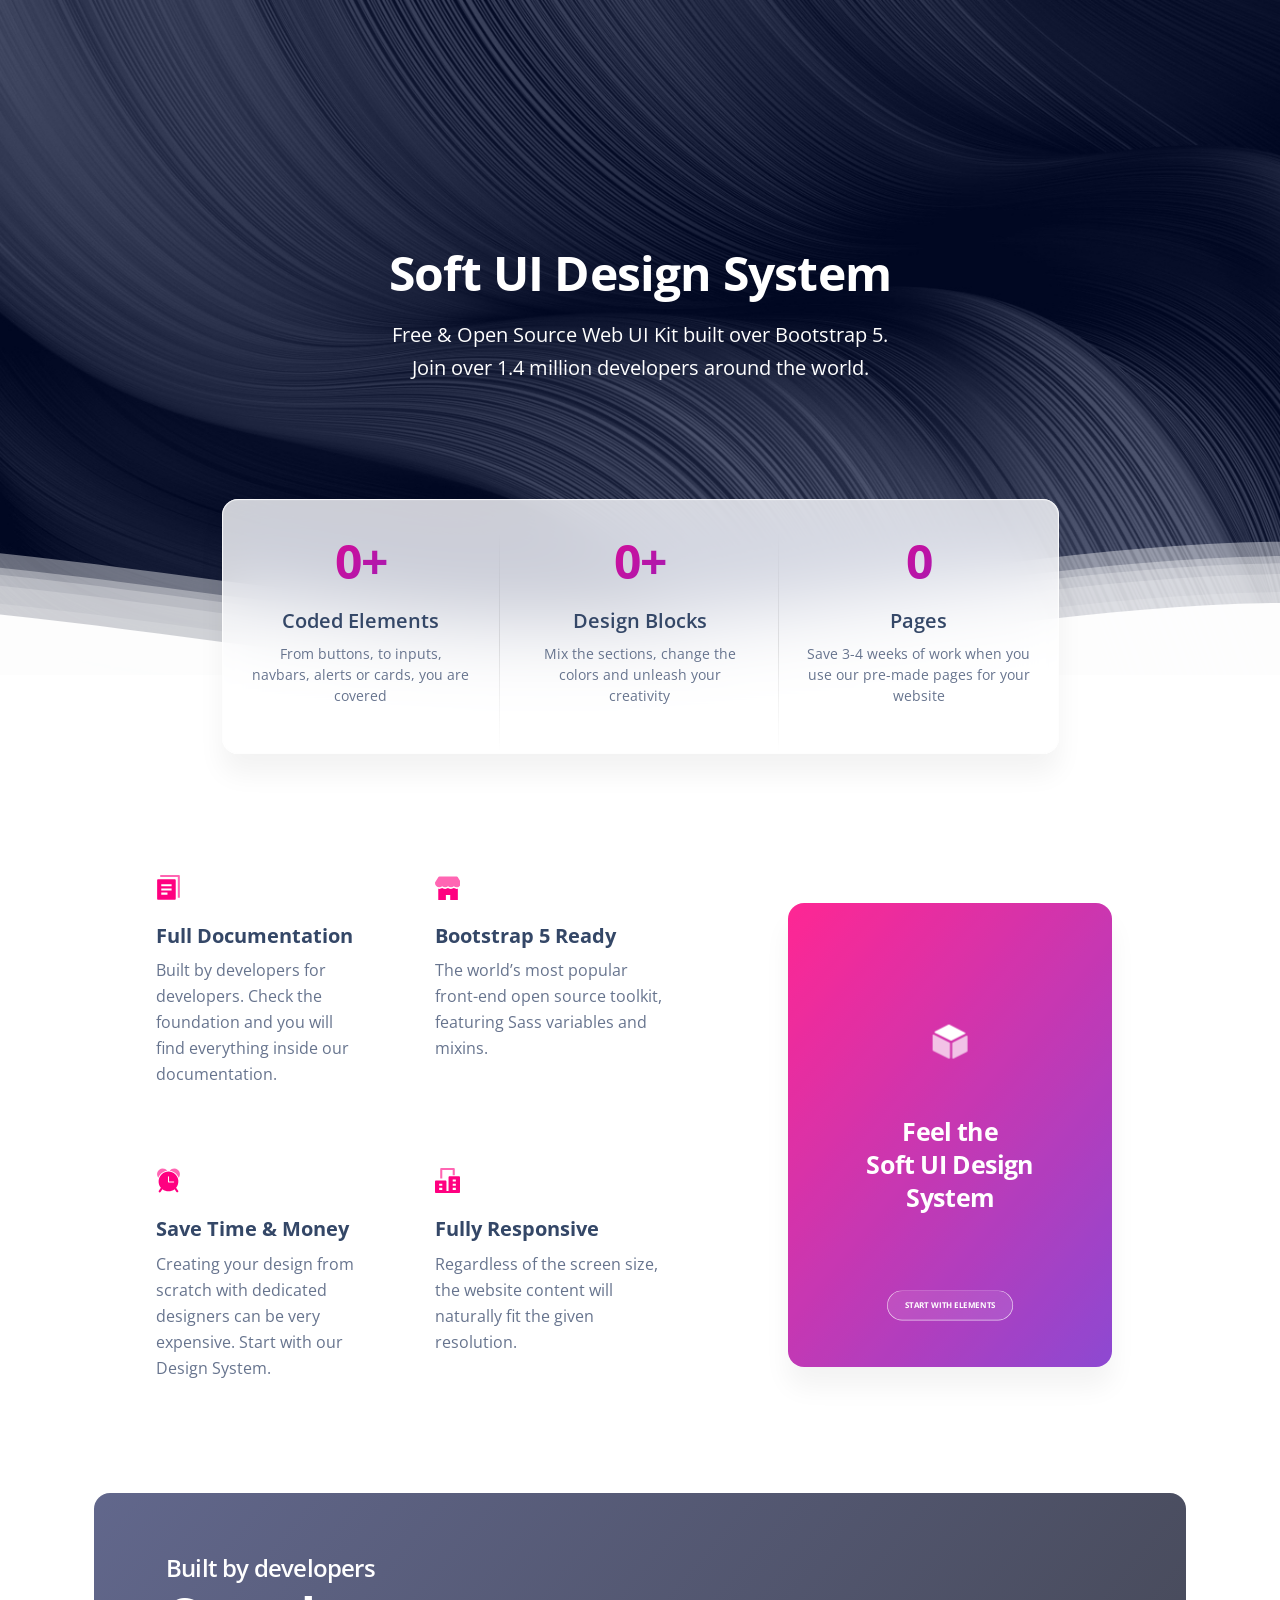
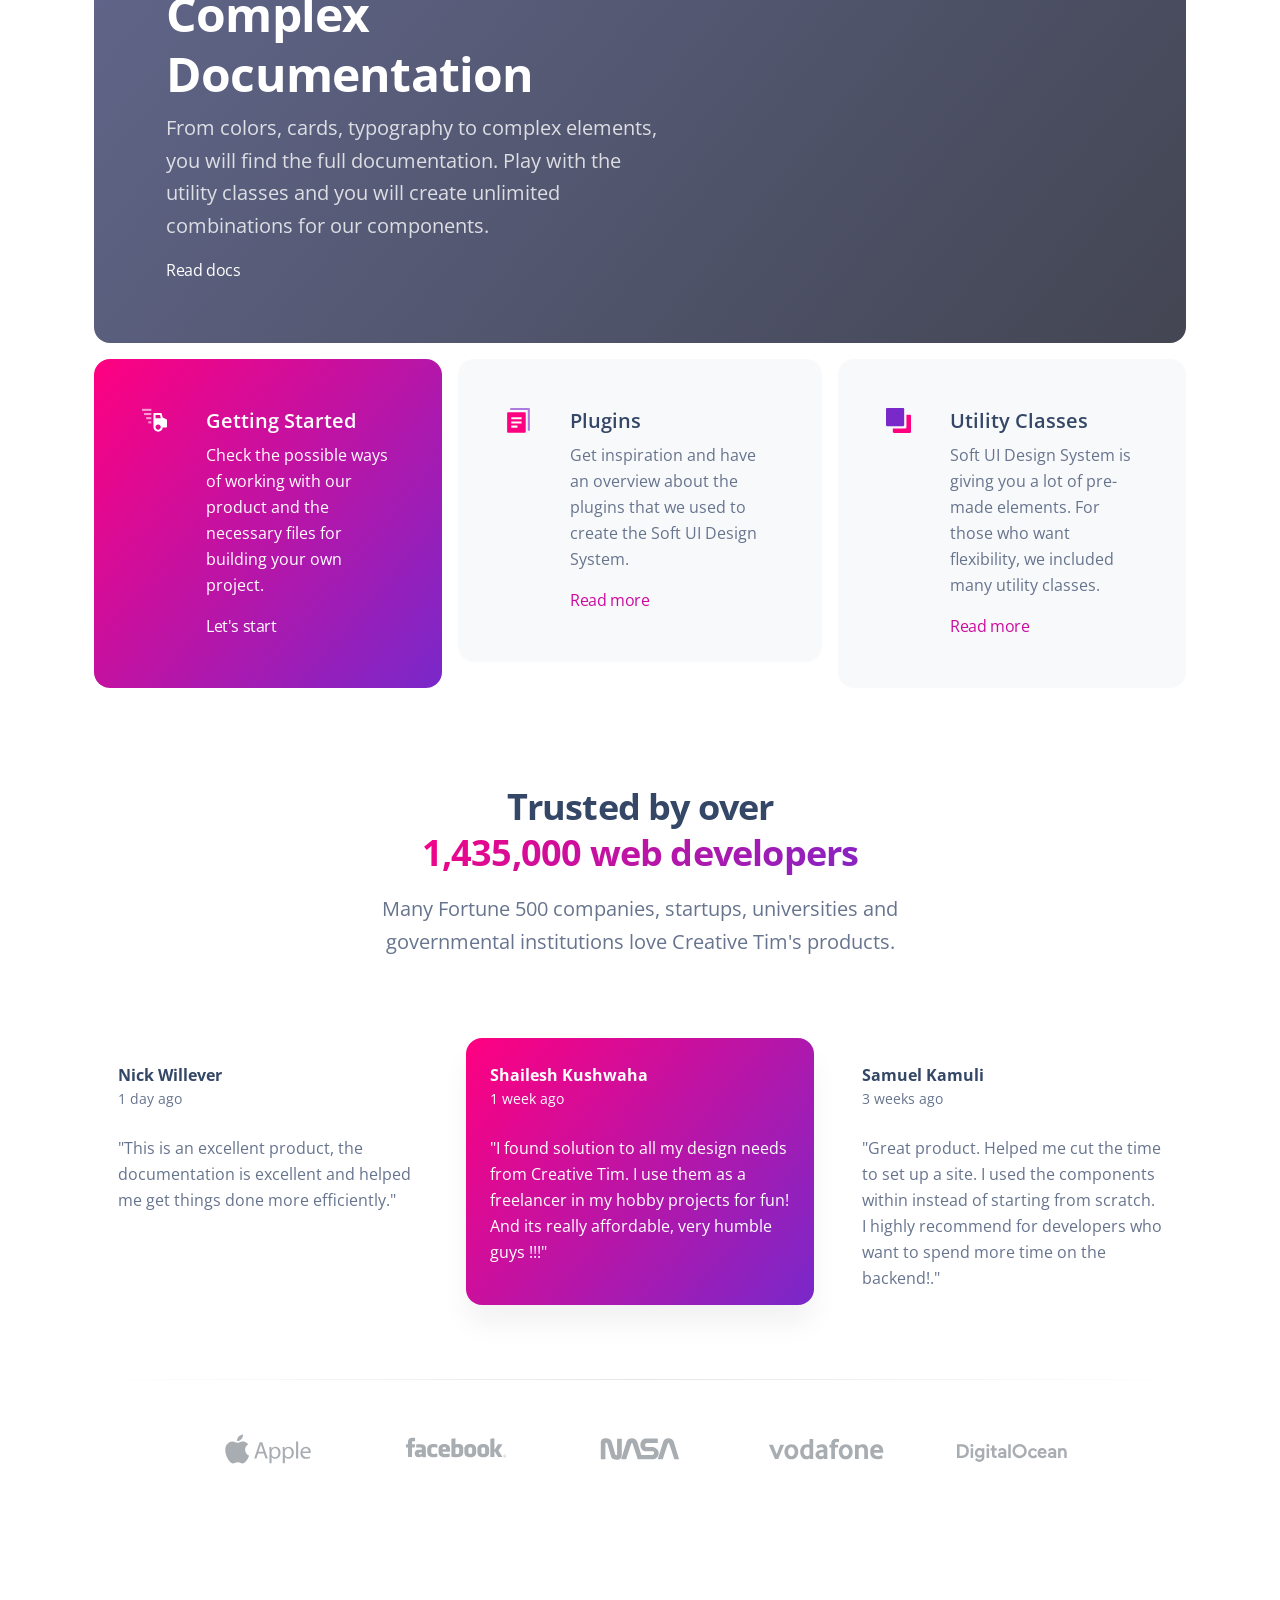
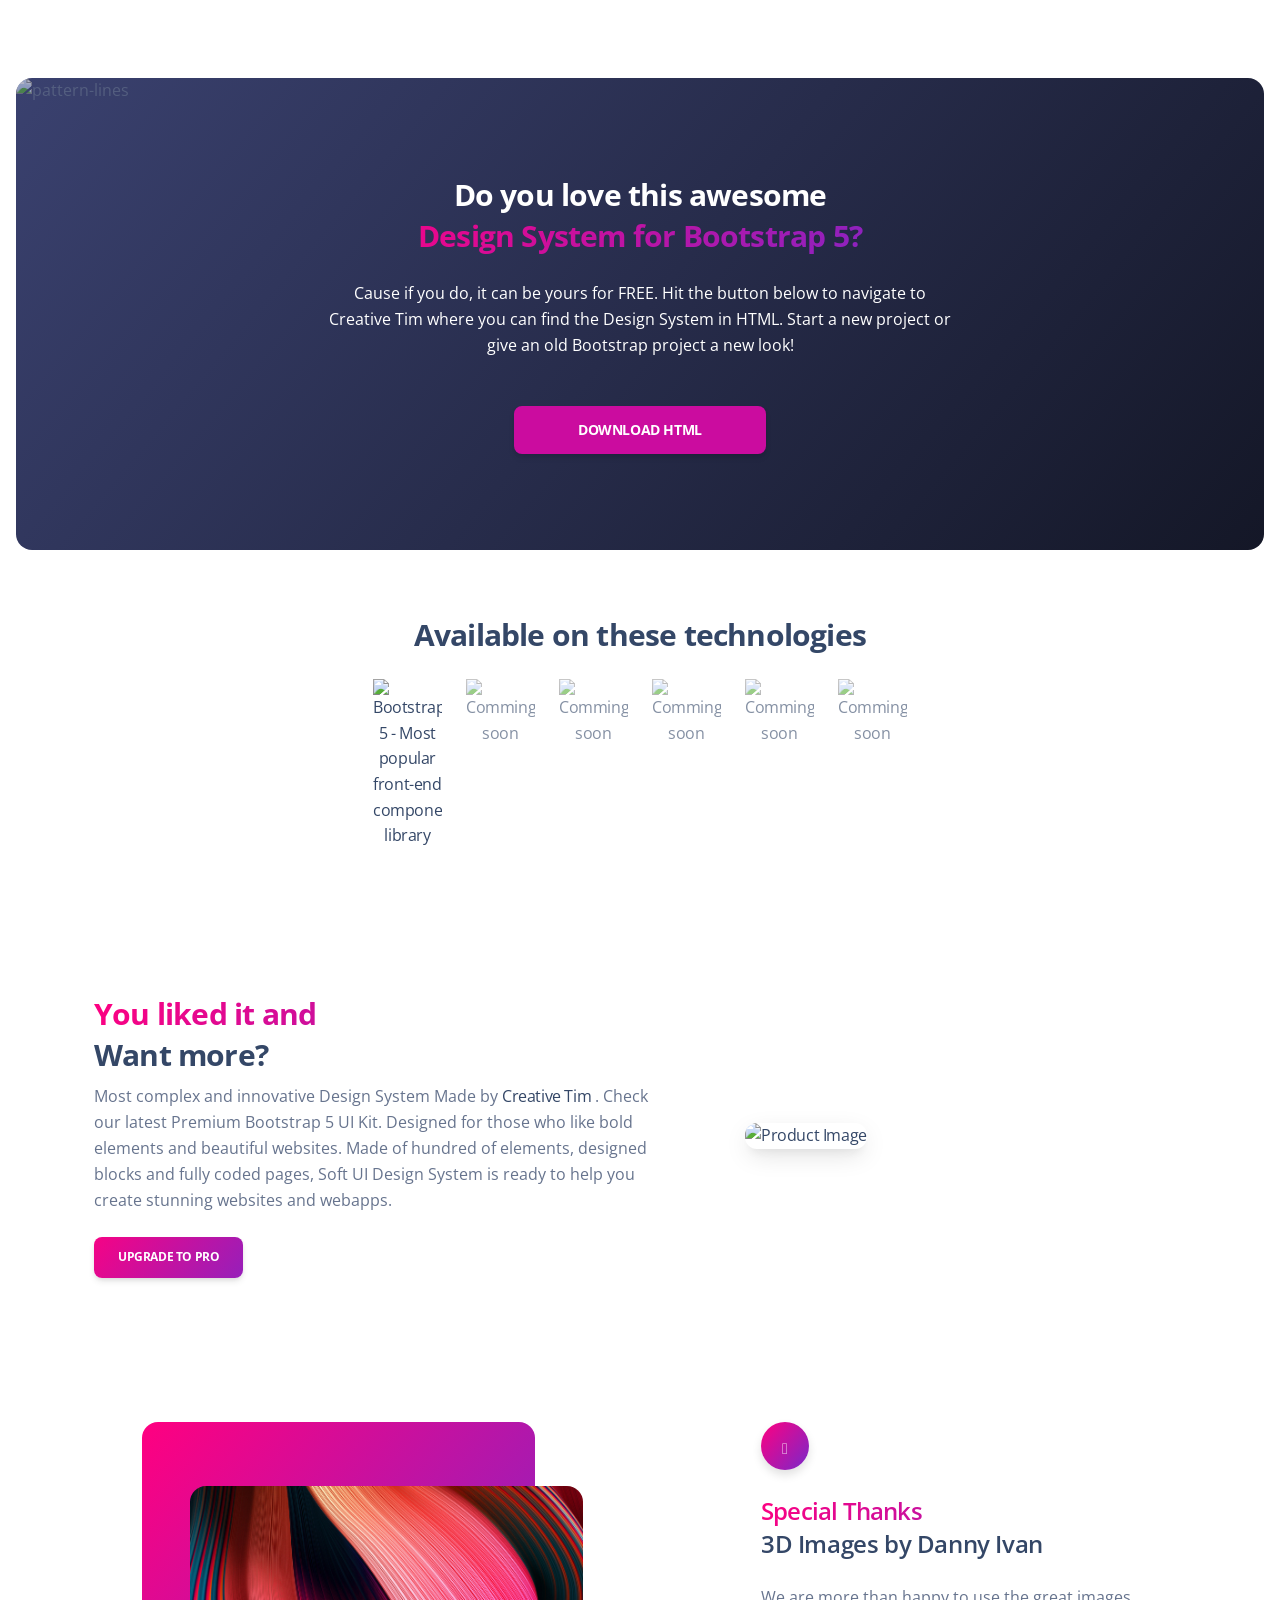
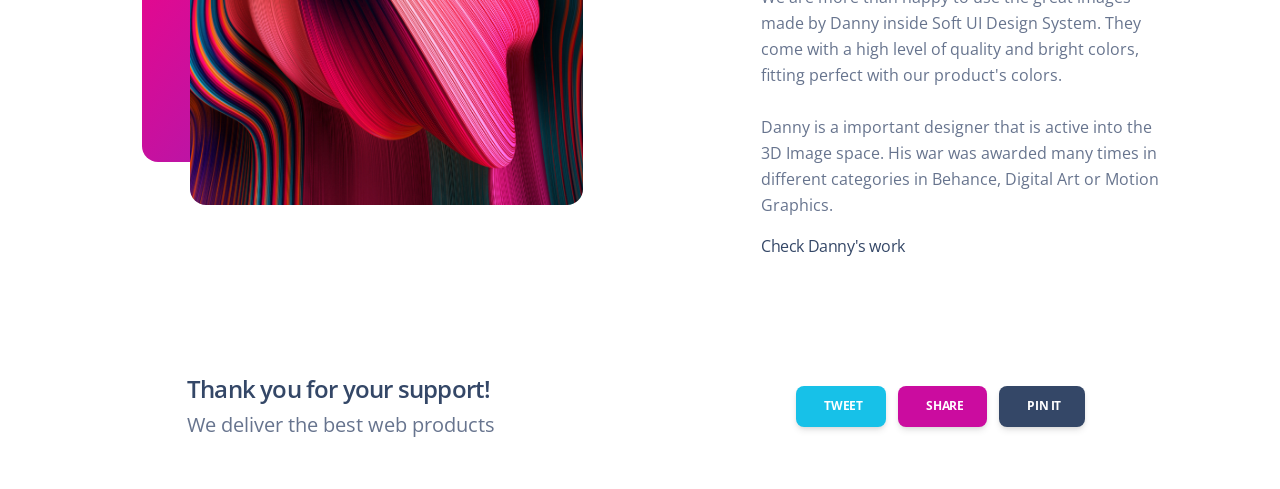
==== commit 73c0aa47: "fixing section 5 in the index and css" ====
--- a/index.html
+++ b/index.html
@@ -39,1616 +39,563 @@
   <script defer data-site="YOUR_DOMAIN_HERE" src="https://api.nepcha.com/js/nepcha-analytics.js"></script>
 </head>
 
-<body class="index-page">
-  
-  
-  <!-- Navbar -->
-  <div class="container position-sticky z-index-sticky top-0"><div class="row"><div class="col-12">
-  <nav class="navbar navbar-expand-lg  blur blur-rounded top-0 z-index-fixed shadow position-absolute my-3 py-2 start-0 end-0 mx-4">
-    <div class="container-fluid px-0">
-      <a class="navbar-brand font-weight-bolder ms-sm-3" href="https://demos.creative-tim.com/soft-ui-design-system/index.html" rel="tooltip" title="Designed and Coded by Creative Tim" data-placement="bottom" target="_blank">
-        Soft UI Design System
-      </a>
-      <button class="navbar-toggler shadow-none ms-2" type="button" data-bs-toggle="collapse" data-bs-target="#navigation" aria-controls="navigation" aria-expanded="false" aria-label="Toggle navigation">
-        <span class="navbar-toggler-icon mt-2">
-          <span class="navbar-toggler-bar bar1"></span>
-          <span class="navbar-toggler-bar bar2"></span>
-          <span class="navbar-toggler-bar bar3"></span>
-        </span>
-      </button>
-      <div class="collapse navbar-collapse pt-3 pb-2 py-lg-0 w-100" id="navigation">
-        <ul class="navbar-nav navbar-nav-hover ms-lg-12 ps-lg-5 w-100">
-          <li class="nav-item dropdown dropdown-hover mx-2">
-            <a class="nav-link ps-2 d-flex justify-content-between cursor-pointer align-items-center" href="javascript:;" id="dropdownMenuPages" data-bs-toggle="dropdown" aria-expanded="false">
-              Pages
-              <img src="down-arrow-dark.svg" alt="down-arrow" class="arrow ms-1">
+  <body class="index-page">
+
+  <header class="header-2">
+    <div class="page-header min-vh-75 relative" style="background-image: url('curved.jpg')">
+      <div class="container">
+        <div class="row">
+          <div class="col-lg-7 text-center mx-auto">
+            <h1 class="text-white pt-3 mt-n5">Soft UI Design System</h1>
+            <p class="lead text-white mt-3">Free & Open Source Web UI Kit built over Bootstrap 5. <br/> Join over 1.4 million developers around the world. </p>
+          </div>
+        </div>
+      </div>
+
+      <div class="position-absolute w-100 z-index-1 bottom-0">
+        <svg class="waves" xmlns="http://www.w3.org/2000/svg" xmlns:xlink="http://www.w3.org/1999/xlink" viewBox="0 24 150 40" preserveAspectRatio="none" shape-rendering="auto">
+          <defs>
+            <path id="gentle-wave" d="M-160 44c30 0 58-18 88-18s 58 18 88 18 58-18 88-18 58 18 88 18 v44h-352z" />
+          </defs>
+          <g class="moving-waves">
+            <use xlink:href="#gentle-wave" x="48" y="-1" fill="rgba(255,255,255,0.40" />
+            <use xlink:href="#gentle-wave" x="48" y="3" fill="rgba(255,255,255,0.35)" />
+            <use xlink:href="#gentle-wave" x="48" y="5" fill="rgba(255,255,255,0.25)" />
+            <use xlink:href="#gentle-wave" x="48" y="8" fill="rgba(255,255,255,0.20)" />
+            <use xlink:href="#gentle-wave" x="48" y="13" fill="rgba(255,255,255,0.15)" />
+            <use xlink:href="#gentle-wave" x="48" y="16" fill="rgba(255,255,255,0.95" />
+          </g>
+        </svg>
+      </div>
+    </div>
+  </header>
+
+
+  <section class="pt-3 pb-4" id="count-stats">
+    <div class="container">
+      <div class="row">
+        <div class="col-lg-9 z-index-2 border-radius-xl mt-n10 mx-auto py-3 blur shadow-blur">
+          <div class="row">
+            <div class="col-md-4 position-relative">
+              <div class="p-3 text-center">
+                <h1 class="text-gradient text-primary"><span id="state1" countTo="70">0</span>+</h1>
+                <h5 class="mt-3">Coded Elements</h5>
+                <p class="text-sm">From buttons, to inputs, navbars, alerts or cards, you are covered</p>
+              </div>
+              <hr class="vertical dark">
+            </div>
+            <div class="col-md-4 position-relative">
+              <div class="p-3 text-center">
+                <h1 class="text-gradient text-primary"> <span id="state2" countTo="15">0</span>+</h1>
+                <h5 class="mt-3">Design Blocks</h5>
+                <p class="text-sm">Mix the sections, change the colors and unleash your creativity</p>
+              </div>
+              <hr class="vertical dark">
+            </div>
+            <div class="col-md-4">
+              <div class="p-3 text-center">
+                <h1 class="text-gradient text-primary" id="state3" countTo="4">0</h1>
+                <h5 class="mt-3">Pages</h5>
+                <p class="text-sm">Save 3-4 weeks of work when you use our pre-made pages for your website</p>
+              </div>
+            </div>
+          </div>
+        </div>
+      </div>
+    </div>
+  </section>
+
+
+  <section class="my-5 py-5">
+    <div class="container">
+      <div class="row align-items-center">
+        <div class="col-lg-6 ms-auto">
+          <div class="row justify-content-start">
+            <div class="col-md-6">
+              <div class="info">
+                <div class="icon icon-sm">
+                  <svg class="text-primary" width="25px" height="25px" viewBox="0 0 40 44" version="1.1" xmlns="http://www.w3.org/2000/svg" xmlns:xlink="http://www.w3.org/1999/xlink">
+                    <title>document</title>
+                    <g stroke="none" stroke-width="1" fill="none" fill-rule="evenodd">
+                        <g transform="translate(-1870.000000, -591.000000)" fill="#FFFFFF" fill-rule="nonzero">
+                            <g transform="translate(1716.000000, 291.000000)">
+                                <g transform="translate(154.000000, 300.000000)">
+                                    <path class="color-background" d="M40,40 L36.3636364,40 L36.3636364,3.63636364 L5.45454545,3.63636364 L5.45454545,0 L38.1818182,0 C39.1854545,0 40,0.814545455 40,1.81818182 L40,40 Z" opacity="0.603585379"></path>
+                                    <path class="color-background" d="M30.9090909,7.27272727 L1.81818182,7.27272727 C0.814545455,7.27272727 0,8.08727273 0,9.09090909 L0,41.8181818 C0,42.8218182 0.814545455,43.6363636 1.81818182,43.6363636 L30.9090909,43.6363636 C31.9127273,43.6363636 32.7272727,42.8218182 32.7272727,41.8181818 L32.7272727,9.09090909 C32.7272727,8.08727273 31.9127273,7.27272727 30.9090909,7.27272727 Z M18.1818182,34.5454545 L7.27272727,34.5454545 L7.27272727,30.9090909 L18.1818182,30.9090909 L18.1818182,34.5454545 Z M25.4545455,27.2727273 L7.27272727,27.2727273 L7.27272727,23.6363636 L25.4545455,23.6363636 L25.4545455,27.2727273 Z M25.4545455,20 L7.27272727,20 L7.27272727,16.3636364 L25.4545455,16.3636364 L25.4545455,20 Z"></path>
+                                </g>
+                            </g>
+                        </g>
+                    </g>
+                </svg>
+                </div>
+                <h5 class="font-weight-bolder mt-3">Full Documentation</h5>
+                <p class="pe-5">Built by developers for developers. Check the foundation and you will find everything inside our documentation.</p>
+
+              </div>
+            </div>
+            <div class="col-md-6">
+              <div class="info">
+                <div class="icon icon-sm">
+                  <svg class="text-primary" width="25px" height="25px" viewBox="0 0 45 40" version="1.1" xmlns="http://www.w3.org/2000/svg" xmlns:xlink="http://www.w3.org/1999/xlink">
+                    <title>shop </title>
+                    <g stroke="none" stroke-width="1" fill="none" fill-rule="evenodd">
+                        <g transform="translate(-1716.000000, -439.000000)" fill="#FFFFFF" fill-rule="nonzero">
+                            <g transform="translate(1716.000000, 291.000000)">
+                                <g id="shop-" transform="translate(0.000000, 148.000000)">
+                                    <path class="color-background" d="M46.7199583,10.7414583 L40.8449583,0.949791667 C40.4909749,0.360605034 39.8540131,0 39.1666667,0 L7.83333333,0 C7.1459869,0 6.50902508,0.360605034 6.15504167,0.949791667 L0.280041667,10.7414583 C0.0969176761,11.0460037 -1.23209662e-05,11.3946378 -1.23209662e-05,11.75 C-0.00758042603,16.0663731 3.48367543,19.5725301 7.80004167,19.5833333 L7.81570833,19.5833333 C9.75003686,19.5882688 11.6168794,18.8726691 13.0522917,17.5760417 C16.0171492,20.2556967 20.5292675,20.2556967 23.494125,17.5760417 C26.4604562,20.2616016 30.9794188,20.2616016 33.94575,17.5760417 C36.2421905,19.6477597 39.5441143,20.1708521 42.3684437,18.9103691 C45.1927731,17.649886 47.0084685,14.8428276 47.0000295,11.75 C47.0000295,11.3946378 46.9030823,11.0460037 46.7199583,10.7414583 Z" opacity="0.598981585"></path>
+                                    <path class="color-background" d="M39.198,22.4912623 C37.3776246,22.4928106 35.5817531,22.0149171 33.951625,21.0951667 L33.92225,21.1107282 C31.1430221,22.6838032 27.9255001,22.9318916 24.9844167,21.7998837 C24.4750389,21.605469 23.9777983,21.3722567 23.4960833,21.1018359 L23.4745417,21.1129513 C20.6961809,22.6871153 17.4786145,22.9344611 14.5386667,21.7998837 C14.029926,21.6054643 13.533337,21.3722507 13.0522917,21.1018359 C11.4250962,22.0190609 9.63246555,22.4947009 7.81570833,22.4912623 C7.16510551,22.4842162 6.51607673,22.4173045 5.875,22.2911849 L5.875,44.7220845 C5.875,45.9498589 6.7517757,46.9451667 7.83333333,46.9451667 L19.5833333,46.9451667 L19.5833333,33.6066734 L27.4166667,33.6066734 L27.4166667,46.9451667 L39.1666667,46.9451667 C40.2482243,46.9451667 41.125,45.9498589 41.125,44.7220845 L41.125,22.2822926 C40.4887822,22.4116582 39.8442868,22.4815492 39.198,22.4912623 Z"></path>
+                                </g>
+                            </g>
+                        </g>
+                    </g>
+                </svg>
+                </div>
+
+                <h5 class="font-weight-bolder mt-3">Bootstrap 5 Ready</h5>
+                <p class="pe-3">The world’s most popular front-end open source toolkit, featuring Sass variables and mixins.</p>
+
+              </div>
+            </div>
+          </div>
+          <div class="row justify-content-start mt-5">
+            <div class="col-md-6 mt-3">
+              <div class="info">
+                <div class="icon icon-sm">
+                  <svg class="text-primary" width="25px" height="25px" viewBox="0 0 42 44" version="1.1" xmlns="http://www.w3.org/2000/svg" xmlns:xlink="http://www.w3.org/1999/xlink">
+                      <title>time-alarm</title>
+                      <g stroke="none" stroke-width="1" fill="none" fill-rule="evenodd">
+                          <g transform="translate(-2319.000000, -440.000000)" fill="#923DFA" fill-rule="nonzero">
+                              <g transform="translate(1716.000000, 291.000000)">
+                                  <g id="time-alarm" transform="translate(603.000000, 149.000000)">
+                                      <path class="color-background" d="M18.8086957,4.70034783 C15.3814926,0.343541521 9.0713063,-0.410050841 4.7145,3.01715217 C0.357693695,6.44435519 -0.395898667,12.7545415 3.03130435,17.1113478 C5.53738466,10.3360568 11.6337901,5.54042955 18.8086957,4.70034783 L18.8086957,4.70034783 Z" opacity="0.6"></path>
+                                      <path class="color-background" d="M38.9686957,17.1113478 C42.3958987,12.7545415 41.6423063,6.44435519 37.2855,3.01715217 C32.9286937,-0.410050841 26.6185074,0.343541521 23.1913043,4.70034783 C30.3662099,5.54042955 36.4626153,10.3360568 38.9686957,17.1113478 Z" opacity="0.6"></path>
+                                      <path class="color-background" d="M34.3815652,34.7668696 C40.2057958,27.7073059 39.5440671,17.3375603 32.869743,11.0755718 C26.1954189,4.81358341 15.8045811,4.81358341 9.13025701,11.0755718 C2.45593289,17.3375603 1.79420418,27.7073059 7.61843478,34.7668696 L3.9753913,40.0506522 C3.58549114,40.5871271 3.51710058,41.2928217 3.79673036,41.8941824 C4.07636014,42.4955431 4.66004722,42.8980248 5.32153275,42.9456105 C5.98301828,42.9931963 6.61830436,42.6784048 6.98113043,42.1232609 L10.2744783,37.3434783 C16.5555112,42.3298213 25.4444888,42.3298213 31.7255217,37.3434783 L35.0188696,42.1196087 C35.6014207,42.9211577 36.7169135,43.1118605 37.53266,42.5493622 C38.3484064,41.9868639 38.5667083,40.8764423 38.0246087,40.047 L34.3815652,34.7668696 Z M30.1304348,25.5652174 L21,25.5652174 C20.49574,25.5652174 20.0869565,25.1564339 20.0869565,24.6521739 L20.0869565,15.5217391 C20.0869565,15.0174791 20.49574,14.6086957 21,14.6086957 C21.50426,14.6086957 21.9130435,15.0174791 21.9130435,15.5217391 L21.9130435,23.7391304 L30.1304348,23.7391304 C30.6346948,23.7391304 31.0434783,24.1479139 31.0434783,24.6521739 C31.0434783,25.1564339 30.6346948,25.5652174 30.1304348,25.5652174 Z"></path>
+                                  </g>
+                              </g>
+                          </g>
+                      </g>
+                  </svg>
+                </div>
+
+                <h5 class="font-weight-bolder mt-3">Save Time & Money</h5>
+                <p class="pe-5">Creating your design from scratch with dedicated designers can be very expensive. Start with our Design System.</p>
+
+              </div>
+            </div>
+            <div class="col-md-6 mt-3">
+              <div class="info">
+                <div class="icon icon-sm">
+                  <svg class="text-primary" width="25px" height="25px" viewBox="0 0 42 42" version="1.1" xmlns="http://www.w3.org/2000/svg" xmlns:xlink="http://www.w3.org/1999/xlink">
+                    <title>office</title>
+                    <g stroke="none" stroke-width="1" fill="none" fill-rule="evenodd">
+                    <g transform="translate(-1869.000000, -293.000000)" fill="#FFFFFF" fill-rule="nonzero">
+                    <g transform="translate(1716.000000, 291.000000)">
+                        <g id="office" transform="translate(153.000000, 2.000000)">
+                            <path class="color-background" d="M12.25,17.5 L8.75,17.5 L8.75,1.75 C8.75,0.78225 9.53225,0 10.5,0 L31.5,0 C32.46775,0 33.25,0.78225 33.25,1.75 L33.25,12.25 L29.75,12.25 L29.75,3.5 L12.25,3.5 L12.25,17.5 Z" opacity="0.6"></path>
+                            <path class="color-background" d="M40.25,14 L24.5,14 C23.53225,14 22.75,14.78225 22.75,15.75 L22.75,38.5 L19.25,38.5 L19.25,22.75 C19.25,21.78225 18.46775,21 17.5,21 L1.75,21 C0.78225,21 0,21.78225 0,22.75 L0,40.25 C0,41.21775 0.78225,42 1.75,42 L40.25,42 C41.21775,42 42,41.21775 42,40.25 L42,15.75 C42,14.78225 41.21775,14 40.25,14 Z M12.25,36.75 L7,36.75 L7,33.25 L12.25,33.25 L12.25,36.75 Z M12.25,29.75 L7,29.75 L7,26.25 L12.25,26.25 L12.25,29.75 Z M35,36.75 L29.75,36.75 L29.75,33.25 L35,33.25 L35,36.75 Z M35,29.75 L29.75,29.75 L29.75,26.25 L35,26.25 L35,29.75 Z M35,22.75 L29.75,22.75 L29.75,19.25 L35,19.25 L35,22.75 Z"></path>
+                        </g>
+                    </g>
+                    </g>
+                    </g>
+                  </svg>
+                </div>
+
+                <h5 class="font-weight-bolder mt-3">Fully Responsive</h5>
+                <p class="pe-3">Regardless of the screen size, the website content will naturally fit the given resolution.</p>
+
+              </div>
+            </div>
+          </div>
+        </div>
+        <div class="col-lg-4 ms-auto me-auto p-lg-4 mt-lg-0 mt-4">
+            <div class="card card-background card-background-mask-primary tilt" data-tilt>
+              <div class="full-background" style="background-image: url('https://raw.githubusercontent.com/creativetimofficial/public-assets/master/soft-ui-design-system/assets/img/team-working.jpg')"></div>
+              <div class="card-body pt-7 text-center">
+                <div class="icon icon-lg up mb-3 mt-3">
+                  <svg width="50px" height="50px" viewBox="0 0 42 42" version="1.1" xmlns="http://www.w3.org/2000/svg" xmlns:xlink="http://www.w3.org/1999/xlink">
+                    <title>box-3d-50</title>
+                    <g stroke="none" stroke-width="1" fill="none" fill-rule="evenodd">
+                    <g transform="translate(-2319.000000, -291.000000)" fill="#FFFFFF" fill-rule="nonzero">
+                    <g transform="translate(1716.000000, 291.000000)">
+                      <g id="box-3d-50" transform="translate(603.000000, 0.000000)">
+                        <path d="M22.7597136,19.3090182 L38.8987031,11.2395234 C39.3926816,10.9925342 39.592906,10.3918611 39.3459167,9.89788265 C39.249157,9.70436312 39.0922432,9.5474453 38.8987261,9.45068056 L20.2741875,0.1378125 L20.2741875,0.1378125 C19.905375,-0.04725 19.469625,-0.04725 19.0995,0.1378125 L3.1011696,8.13815822 C2.60720568,8.38517662 2.40701679,8.98586148 2.6540352,9.4798254 C2.75080129,9.67332903 2.90771305,9.83023153 3.10122239,9.9269862 L21.8652864,19.3090182 C22.1468139,19.4497819 22.4781861,19.4497819 22.7597136,19.3090182 Z"></path>
+                        <path d="M23.625,22.429159 L23.625,39.8805372 C23.625,40.4328219 24.0727153,40.8805372 24.625,40.8805372 C24.7802551,40.8805372 24.9333778,40.8443874 25.0722402,40.7749511 L41.2741875,32.673375 L41.2741875,32.673375 C41.719125,32.4515625 42,31.9974375 42,31.5 L42,14.241659 C42,13.6893742 41.5522847,13.241659 41,13.241659 C40.8447549,13.241659 40.6916418,13.2778041 40.5527864,13.3472318 L24.1777864,21.5347318 C23.8390024,21.7041238 23.625,22.0503869 23.625,22.429159 Z" opacity="0.7"></path>
+                        <path d="M20.4472136,21.5347318 L1.4472136,12.0347318 C0.953235098,11.7877425 0.352562058,11.9879669 0.105572809,12.4819454 C0.0361450918,12.6208008 6.47121774e-16,12.7739139 0,12.929159 L0,30.1875 L0,30.1875 C0,30.6849375 0.280875,31.1390625 0.7258125,31.3621875 L19.5528096,40.7750766 C20.0467945,41.0220531 20.6474623,40.8218132 20.8944388,40.3278283 C20.963859,40.1889789 21,40.0358742 21,39.8806379 L21,22.429159 C21,22.0503869 20.7859976,21.7041238 20.4472136,21.5347318 Z" opacity="0.7"></path>
+                      </g>
+                    </g>
+                    </g>
+                    </g>
+                    </svg>
+                </div>
+                <h2 class="text-white up mb-0">Feel the <br/> Soft UI Design System</h2>
+                <a href="buttons.html" target="_blank" class="btn btn-outline-white mt-5 up btn-round">Start with Elements</a>
+              </div>
+            </div>
+        </div>
+      </div>
+    </div>
+  </section>
+
+
+
+
+
+
+
+  <!-- -------- START Content Presentation Docs ------- -->
+  <div class="container mt-sm-5">
+    <div class="page-header min-vh-50 my-sm-3 mb-3 border-radius-xl" style="background-image: url('https://raw.githubusercontent.com/creativetimofficial/public-assets/master/soft-ui-design-system/assets/img/flower.jpg');">
+      <span class="mask bg-gradient-dark"></span>
+      <div class="container">
+        <div class="row">
+          <div class="col-lg-6 ms-lg-5">
+            <h4 class="text-white mb-0">Built by developers</h4>
+            <h1 class="text-white">Complex Documentation</h1>
+            <p class="lead text-white opacity-8">From colors, cards, typography to complex elements, you will find the full documentation. Play with the utility classes and you will create unlimited combinations for our components.</p>
+            <a href="#" class="text-white icon-move-right">
+              Read docs
+              <i class="fas fa-arrow-right text-sm ms-1"></i>
             </a>
-            <div class="dropdown-menu dropdown-menu-animation dropdown-md p-3 border-radius-lg mt-0 mt-lg-3" aria-labelledby="dropdownMenuPages">
-              <div class="d-none d-lg-block">
-    <div class="dropdown-header text-dark font-weight-bolder d-flex justify-content-cente align-items-center px-0">
-      <div class="d-inline-block">
-        <div class="icon icon-shape icon-xs border-radius-md bg-gradient-primary text-center me-2 d-flex align-items-center justify-content-center">
-          <svg width="12px" height="12px" viewBox="0 0 45 40" version="1.1" xmlns="http://www.w3.org/2000/svg" xmlns:xlink="http://www.w3.org/1999/xlink">
-            <title>shop </title>
-            <g stroke="none" stroke-width="1" fill="none" fill-rule="evenodd">
-              <g transform="translate(-1716.000000, -439.000000)" fill="#FFFFFF" fill-rule="nonzero">
-                <g transform="translate(1716.000000, 291.000000)">
-                  <g transform="translate(0.000000, 148.000000)">
-                    <path
-                      d="M46.7199583,10.7414583 L40.8449583,0.949791667 C40.4909749,0.360605034 39.8540131,0 39.1666667,0 L7.83333333,0 C7.1459869,0 6.50902508,0.360605034 6.15504167,0.949791667 L0.280041667,10.7414583 C0.0969176761,11.0460037 -1.23209662e-05,11.3946378 -1.23209662e-05,11.75 C-0.00758042603,16.0663731 3.48367543,19.5725301 7.80004167,19.5833333 L7.81570833,19.5833333 C9.75003686,19.5882688 11.6168794,18.8726691 13.0522917,17.5760417 C16.0171492,20.2556967 20.5292675,20.2556967 23.494125,17.5760417 C26.4604562,20.2616016 30.9794188,20.2616016 33.94575,17.5760417 C36.2421905,19.6477597 39.5441143,20.1708521 42.3684437,18.9103691 C45.1927731,17.649886 47.0084685,14.8428276 47.0000295,11.75 C47.0000295,11.3946378 46.9030823,11.0460037 46.7199583,10.7414583 Z" opacity="0.598981585"></path>
-                    <path
-                      d="M39.198,22.4912623 C37.3776246,22.4928106 35.5817531,22.0149171 33.951625,21.0951667 L33.92225,21.1107282 C31.1430221,22.6838032 27.9255001,22.9318916 24.9844167,21.7998837 C24.4750389,21.605469 23.9777983,21.3722567 23.4960833,21.1018359 L23.4745417,21.1129513 C20.6961809,22.6871153 17.4786145,22.9344611 14.5386667,21.7998837 C14.029926,21.6054643 13.533337,21.3722507 13.0522917,21.1018359 C11.4250962,22.0190609 9.63246555,22.4947009 7.81570833,22.4912623 C7.16510551,22.4842162 6.51607673,22.4173045 5.875,22.2911849 L5.875,44.7220845 C5.875,45.9498589 6.7517757,46.9451667 7.83333333,46.9451667 L19.5833333,46.9451667 L19.5833333,33.6066734 L27.4166667,33.6066734 L27.4166667,46.9451667 L39.1666667,46.9451667 C40.2482243,46.9451667 41.125,45.9498589 41.125,44.7220845 L41.125,22.2822926 C40.4887822,22.4116582 39.8442868,22.4815492 39.198,22.4912623 Z"></path>
-                  </g>
+          </div>
+        </div>
+      </div>
+    </div>
+  </div>
+
+  <div class="container">
+    <div class="row">
+      <div class="col-lg-4">
+        <div class="info-horizontal bg-gradient-primary border-radius-xl p-5">
+          <div class="icon">
+            <svg class="text-white" width="25px" height="25px" viewBox="0 0 46 43" version="1.1" xmlns="http://www.w3.org/2000/svg" xmlns:xlink="http://www.w3.org/1999/xlink">
+                <title>delivery-fast</title>
+                <g stroke="none" stroke-width="1" fill="none" fill-rule="evenodd">
+                    <g transform="translate(-2320.000000, -741.000000)" fill="#FFFFFF" fill-rule="nonzero">
+                        <g transform="translate(1716.000000, 291.000000)">
+                            <g id="delivery-fast" transform="translate(604.000000, 450.000000)">
+                                <rect class="color-background" opacity="0.601143973" x="0" y="0" width="17.25" height="3.83333333"></rect>
+                                <rect class="color-background" opacity="0.601143973" x="3.83333333" y="7.66666667" width="13.4166667" height="3.83333333"></rect>
+                                <rect class="color-background" opacity="0.601143973" x="7.66666667" y="15.3333333" width="9.58333333" height="3.83333333"></rect>
+                                <rect class="color-background" opacity="0.601888021" x="11.5" y="23" width="5.75" height="3.83333333"></rect>
+                                <path class="color-foreground" d="M44.9400833,19.3679167 L38.0611667,15.9294167 L36.3591667,9.1195 C36.1464167,8.26466667 35.37975,7.66666667 34.5,7.66666667 L31.3854167,7.66666667 L21.0833333,7.66666667 C21.0833333,7.66666667 21.0833333,31.5310833 21.0833333,32.5833333 C21.0833333,33.6355833 21.1810833,34.5 21.1810833,34.5 C21.6640833,38.801 25.2808333,42.1666667 29.7083333,42.1666667 C34.1358333,42.1666667 37.7525833,38.801 38.2355833,34.5 L44.0833333,34.5 C45.1413333,34.5 46,33.6413333 46,32.5833333 L46,21.0833333 C46,20.3569167 45.5898333,19.69375 44.9400833,19.3679167 Z M29.7083333,38.3333333 C27.0671667,38.3333333 24.9166667,36.18475 24.9166667,33.5416667 C24.9166667,30.8985833 27.0671667,28.75 29.7083333,28.75 C32.3495,28.75 34.5,30.8985833 34.5,33.5416667 C34.5,36.18475 32.3495,38.3333333 29.7083333,38.3333333 Z M24.9166667,17.25 L24.9166667,11.5 L33.2426667,11.5 L34.5,17.25 L24.9166667,17.25 Z"></path>
+                            </g>
+                        </g>
+                    </g>
                 </g>
-              </g>
-            </g>
-          </svg>
-        </div>
-      </div>
-      Landing Pages
-    </div>
-    <a href="about-us.html" class="dropdown-item border-radius-md">
-      <span class="ps-3">About Us</span>
-    </a>
-    <a href="contact-us.html" class="dropdown-item border-radius-md">
-      <span class="ps-3">Contact Us</span>
-    </a>
-    <a href="author.html" class="dropdown-item border-radius-md">
-      <span class="ps-3">Author</span>
-    </a>
-    <div class="dropdown-header text-dark font-weight-bolder d-flex justify-content-cente align-items-center px-0 mt-3">
-      <div class="d-inline-block">
-        <div class="icon icon-shape icon-xs border-radius-md bg-gradient-primary text-center me-2 d-flex align-items-center justify-content-center ps-0">
-          <svg width="12px" height="12px" viewBox="0 0 42 42" version="1.1" xmlns="http://www.w3.org/2000/svg" xmlns:xlink="http://www.w3.org/1999/xlink">
-            <title>office</title>
-            <g stroke="none" stroke-width="1" fill="none" fill-rule="evenodd">
-              <g transform="translate(-1869.000000, -293.000000)" fill="#FFFFFF" fill-rule="nonzero">
-                <g transform="translate(1716.000000, 291.000000)">
-                  <g transform="translate(153.000000, 2.000000)">
-                    <path d="M12.25,17.5 L8.75,17.5 L8.75,1.75 C8.75,0.78225 9.53225,0 10.5,0 L31.5,0 C32.46775,0 33.25,0.78225 33.25,1.75 L33.25,12.25 L29.75,12.25 L29.75,3.5 L12.25,3.5 L12.25,17.5 Z" opacity="0.6"></path>
-                    <path
-                      d="M40.25,14 L24.5,14 C23.53225,14 22.75,14.78225 22.75,15.75 L22.75,38.5 L19.25,38.5 L19.25,22.75 C19.25,21.78225 18.46775,21 17.5,21 L1.75,21 C0.78225,21 0,21.78225 0,22.75 L0,40.25 C0,41.21775 0.78225,42 1.75,42 L40.25,42 C41.21775,42 42,41.21775 42,40.25 L42,15.75 C42,14.78225 41.21775,14 40.25,14 Z M12.25,36.75 L7,36.75 L7,33.25 L12.25,33.25 L12.25,36.75 Z M12.25,29.75 L7,29.75 L7,26.25 L12.25,26.25 L12.25,29.75 Z M35,36.75 L29.75,36.75 L29.75,33.25 L35,33.25 L35,36.75 Z M35,29.75 L29.75,29.75 L29.75,26.25 L35,26.25 L35,29.75 Z M35,22.75 L29.75,22.75 L29.75,19.25 L35,19.25 L35,22.75 Z"></path>
-                  </g>
-                </g>
-              </g>
-            </g>
-          </svg>
-        </div>
-      </div>
-      Account
-    </div>
-    <a href="sign-in.html" class="dropdown-item border-radius-md">
-      <span class="ps-3">Sign In</span>
-    </a>
-  </div>
-
-  <div class="d-lg-none">
-    <div class="dropdown-header text-dark font-weight-bolder d-flex justify-content-cente align-items-center px-0">
-      <div class="d-inline-block">
-        <div class="icon icon-shape icon-xs border-radius-md bg-gradient-primary text-center me-2 d-flex align-items-center justify-content-center">
-          <svg width="12px" height="12px" viewBox="0 0 45 40" version="1.1" xmlns="http://www.w3.org/2000/svg" xmlns:xlink="http://www.w3.org/1999/xlink">
-            <title>shop </title>
-            <g stroke="none" stroke-width="1" fill="none" fill-rule="evenodd">
-              <g transform="translate(-1716.000000, -439.000000)" fill="#FFFFFF" fill-rule="nonzero">
-                <g transform="translate(1716.000000, 291.000000)">
-                  <g transform="translate(0.000000, 148.000000)">
-                    <path
-                      d="M46.7199583,10.7414583 L40.8449583,0.949791667 C40.4909749,0.360605034 39.8540131,0 39.1666667,0 L7.83333333,0 C7.1459869,0 6.50902508,0.360605034 6.15504167,0.949791667 L0.280041667,10.7414583 C0.0969176761,11.0460037 -1.23209662e-05,11.3946378 -1.23209662e-05,11.75 C-0.00758042603,16.0663731 3.48367543,19.5725301 7.80004167,19.5833333 L7.81570833,19.5833333 C9.75003686,19.5882688 11.6168794,18.8726691 13.0522917,17.5760417 C16.0171492,20.2556967 20.5292675,20.2556967 23.494125,17.5760417 C26.4604562,20.2616016 30.9794188,20.2616016 33.94575,17.5760417 C36.2421905,19.6477597 39.5441143,20.1708521 42.3684437,18.9103691 C45.1927731,17.649886 47.0084685,14.8428276 47.0000295,11.75 C47.0000295,11.3946378 46.9030823,11.0460037 46.7199583,10.7414583 Z" opacity="0.598981585"></path>
-                    <path
-                      d="M39.198,22.4912623 C37.3776246,22.4928106 35.5817531,22.0149171 33.951625,21.0951667 L33.92225,21.1107282 C31.1430221,22.6838032 27.9255001,22.9318916 24.9844167,21.7998837 C24.4750389,21.605469 23.9777983,21.3722567 23.4960833,21.1018359 L23.4745417,21.1129513 C20.6961809,22.6871153 17.4786145,22.9344611 14.5386667,21.7998837 C14.029926,21.6054643 13.533337,21.3722507 13.0522917,21.1018359 C11.4250962,22.0190609 9.63246555,22.4947009 7.81570833,22.4912623 C7.16510551,22.4842162 6.51607673,22.4173045 5.875,22.2911849 L5.875,44.7220845 C5.875,45.9498589 6.7517757,46.9451667 7.83333333,46.9451667 L19.5833333,46.9451667 L19.5833333,33.6066734 L27.4166667,33.6066734 L27.4166667,46.9451667 L39.1666667,46.9451667 C40.2482243,46.9451667 41.125,45.9498589 41.125,44.7220845 L41.125,22.2822926 C40.4887822,22.4116582 39.8442868,22.4815492 39.198,22.4912623 Z"></path>
-                  </g>
-                </g>
-              </g>
-            </g>
-          </svg>
-        </div>
-      </div>
-      Landing Pages
-    </div>
-
-    <a href="about-us.html" class="dropdown-item border-radius-md">
-      <span class="ps-3">About Us</span>
-    </a>
-    <a href="contact-us.html" class="dropdown-item border-radius-md">
-      <span class="ps-3">Contact Us</span>
-    </a>
-    <a href="author.html" class="dropdown-item border-radius-md">
-      <span class="ps-3">Author</span>
-    </a>
-
-    <div class="dropdown-header text-dark font-weight-bolder d-flex justify-content-cente align-items-center px-0 mt-3">
-      <div class="d-inline-block">
-        <div class="icon icon-shape icon-xs border-radius-md bg-gradient-primary text-center me-2 d-flex align-items-center justify-content-center ps-0">
-          <svg width="12px" height="12px" viewBox="0 0 42 42" version="1.1" xmlns="http://www.w3.org/2000/svg" xmlns:xlink="http://www.w3.org/1999/xlink">
-            <title>office</title>
-            <g stroke="none" stroke-width="1" fill="none" fill-rule="evenodd">
-              <g transform="translate(-1869.000000, -293.000000)" fill="#FFFFFF" fill-rule="nonzero">
-                <g transform="translate(1716.000000, 291.000000)">
-                  <g transform="translate(153.000000, 2.000000)">
-                    <path d="M12.25,17.5 L8.75,17.5 L8.75,1.75 C8.75,0.78225 9.53225,0 10.5,0 L31.5,0 C32.46775,0 33.25,0.78225 33.25,1.75 L33.25,12.25 L29.75,12.25 L29.75,3.5 L12.25,3.5 L12.25,17.5 Z" opacity="0.6"></path>
-                    <path
-                      d="M40.25,14 L24.5,14 C23.53225,14 22.75,14.78225 22.75,15.75 L22.75,38.5 L19.25,38.5 L19.25,22.75 C19.25,21.78225 18.46775,21 17.5,21 L1.75,21 C0.78225,21 0,21.78225 0,22.75 L0,40.25 C0,41.21775 0.78225,42 1.75,42 L40.25,42 C41.21775,42 42,41.21775 42,40.25 L42,15.75 C42,14.78225 41.21775,14 40.25,14 Z M12.25,36.75 L7,36.75 L7,33.25 L12.25,33.25 L12.25,36.75 Z M12.25,29.75 L7,29.75 L7,26.25 L12.25,26.25 L12.25,29.75 Z M35,36.75 L29.75,36.75 L29.75,33.25 L35,33.25 L35,36.75 Z M35,29.75 L29.75,29.75 L29.75,26.25 L35,26.25 L35,29.75 Z M35,22.75 L29.75,22.75 L29.75,19.25 L35,19.25 L35,22.75 Z"></path>
-                  </g>
-                </g>
-              </g>
-            </g>
-          </svg>
-        </div>
-      </div>
-      Account
-    </div>
-    <a href="sign-in.html" class="dropdown-item border-radius-md">
-      <span class="ps-3">Sign In</span>
-    </a>
-
-  </div>
-
-            </div>
-          </li>
-
-          <li class="nav-item dropdown dropdown-hover mx-2">
-            <a class="nav-link ps-2 d-flex justify-content-between cursor-pointer align-items-center" href="javascript:;" id="dropdownMenuBlocks" data-bs-toggle="dropdown" aria-expanded="false">
-              Blocks
-              <img src="down-arrow-dark.svg" alt="down-arrow" class="arrow ms-1"/>
+            </svg>
+          </div>
+          <div class="description ps-5">
+            <h5 class="text-white">Getting Started</h5>
+            <p class="text-white">Check the possible ways of working with our product and the necessary files for building your own project.</p>
+            <a href="#" class="text-white icon-move-right">
+              Let's start
+              <i class="fas fa-arrow-right text-sm ms-1"></i>
             </a>
-            <ul class="dropdown-menu dropdown-menu-animation dropdown-lg dropdown-lg-responsive p-3 border-radius-lg mt-0 mt-lg-3" aria-labelledby="dropdownMenuBlocks">
-              <div class="d-none d-lg-block">
-    <li class="nav-item dropdown dropdown-hover dropdown-subitem">
-      <a class="dropdown-item py-2 ps-3 border-radius-md" href="./presentation.html">
-        <div class="d-flex">
-          <div class="icon h-10 me-3 d-flex mt-1">
-            <i class="ni ni-single-copy-04 text-gradient text-primary"></i>
-          </div>
-          <div class="w-100 d-flex align-items-center justify-content-between">
-            <div>
-              <h6 class="dropdown-header text-dark font-weight-bolder d-flex justify-content-cente align-items-center p-0">Page Sections</h6>
-              <span class="text-sm">See all sections</span>
-            </div>
-
-            <img src="down-arrow.svg" alt="down-arrow" class="arrow">
-          </div>
-        </div>
-      </a>
-      <div class="dropdown-menu mt-0 py-3 px-2 mt-3">
-        <a class="dropdown-item ps-3 border-radius-md mb-1" href="hero-sections.html">
-          Page Headers
-        </a>
-        <a class="dropdown-item ps-3 border-radius-md mb-1" href="features.html">
-          Features
-        </a>
-      </div>
-    </li>
-
-
-
-    <li class="nav-item dropdown dropdown-hover dropdown-subitem">
-      <a class="dropdown-item py-2 ps-3 border-radius-md" href="./presentation.html">
-        <div class="d-flex">
-          <div class="icon h-10 me-3 d-flex mt-1">
-            <i class="ni ni-laptop text-gradient text-primary"></i>
-          </div>
-          <div class="w-100 d-flex align-items-center justify-content-between">
-            <div>
-              <h6 class="dropdown-header text-dark font-weight-bolder d-flex justify-content-cente align-items-center p-0">Navigation</h6>
-              <span class="text-sm">See all navigations</span>
-            </div>
-
-            <img src="down-arrow.svg" alt="down-arrow" class="arrow">
-          </div>
-        </div>
-      </a>
-      <div class="dropdown-menu mt-0 py-3 px-2 mt-3">
-        <a class="dropdown-item ps-3 border-radius-md mb-1" href="navbars.html">
-          Navbars
-        </a>
-        <a class="dropdown-item ps-3 border-radius-md mb-1" href="nav-tabs.html">
-          Nav Tabs
-        </a>
-        <a class="dropdown-item ps-3 border-radius-md mb-1" href="pagination.html">
-          Pagination
-        </a>
-      </div>
-    </li>
-
-    <li class="nav-item dropdown dropdown-hover dropdown-subitem">
-      <a class="dropdown-item py-2 ps-3 border-radius-md" href="./presentation.html">
-        <div class="d-flex">
-          <div class="icon h-10 me-3 d-flex mt-1">
-            <i class="ni ni-badge text-gradient text-primary"></i>
-          </div>
-          <div class="w-100 d-flex align-items-center justify-content-between">
-            <div>
-              <h6 class="dropdown-header text-dark font-weight-bolder d-flex justify-content-cente align-items-center p-0">Input Areas</h6>
-              <span class="text-sm">See all input areas</span>
-            </div>
-
-            <img src="down-arrow.svg" alt="down-arrow" class="arrow">
-          </div>
-        </div>
-      </a>
-      <div class="dropdown-menu mt-0 py-3 px-2 mt-3">
-        <a class="dropdown-item ps-3 border-radius-md mb-1" href="inputs.html">
-          Inputs
-        </a>
-        <a class="dropdown-item ps-3 border-radius-md mb-1" href="forms.html">
-          Forms
-        </a>
-      </div>
-    </li>
-
-    <li class="nav-item dropdown dropdown-hover dropdown-subitem">
-      <a class="dropdown-item py-2 ps-3 border-radius-md" href="./presentation.html">
-        <div class="d-flex">
-          <div class="icon h-10 me-3 d-flex mt-1">
-            <i class="ni ni-notification-70 text-gradient text-primary"></i>
-          </div>
-          <div class="w-100 d-flex align-items-center justify-content-between">
-            <div>
-              <h6 class="dropdown-header text-dark font-weight-bolder d-flex justify-content-cente align-items-center p-0">Attention Catchers</h6>
-              <span class="text-sm">See all examples</span>
-            </div>
-
-            <img src="down-arrow.svg" alt="down-arrow" class="arrow">
-          </div>
-        </div>
-      </a>
-      <div class="dropdown-menu mt-0 py-3 px-2 mt-3">
-        <a class="dropdown-item ps-3 border-radius-md mb-1" href="alerts.html">
-          Alerts
-        </a>
-        <a class="dropdown-item ps-3 border-radius-md mb-1" href="modals.html">
-          Modals
-        </a>
-        <a class="dropdown-item ps-3 border-radius-md mb-1" href="tooltips-popovers.html">
-          Tooltips & Popovers
-        </a>
-      </div>
-    </li>
-
-    <li class="nav-item dropdown dropdown-hover dropdown-subitem">
-      <a class="dropdown-item py-2 ps-3 border-radius-md" href="./presentation.html">
-        <div class="d-flex">
-          <div class="icon h-10 me-3 d-flex mt-1">
-            <i class="ni ni-app text-gradient text-primary"></i>
-          </div>
-          <div class="w-100 d-flex align-items-center justify-content-between">
-            <div>
-              <h6 class="dropdown-header text-dark font-weight-bolder d-flex justify-content-cente align-items-center p-0">Elements</h6>
-              <span class="text-sm">See all elements</span>
-            </div>
-
-            <img src="down-arrow.svg" alt="down-arrow" class="arrow">
-          </div>
-        </div>
-      </a>
-      <div class="dropdown-menu mt-0 py-3 px-2 mt-3">
-        <a class="dropdown-item ps-3 border-radius-md mb-1" href="avatars.html">
-          Avatars
-        </a>
-        <a class="dropdown-item ps-3 border-radius-md mb-1" href="badges.html">
-          Badges
-        </a>
-        <a class="dropdown-item ps-3 border-radius-md mb-1" href="breadcrumbs.html">
-          Breadcrumbs
-        </a>
-        <a class="dropdown-item ps-3 border-radius-md mb-1" href="buttons.html">
-          Buttons
-        </a>
-        <a class="dropdown-item ps-3 border-radius-md mb-1" href="dropdowns.html">
-          Dropdowns
-        </a>
-        <a class="dropdown-item ps-3 border-radius-md mb-1" href="progress-bars.html">
-          Progress Bars
-        </a>
-        <a class="dropdown-item ps-3 border-radius-md mb-1" href="toggles.html">
-          Toggles
-        </a>
-        <a class="dropdown-item ps-3 border-radius-md mb-1" href="typography.html">
-          Typography
-        </a>
-      </div>
-    </li>
-  </div>
-
-  <div class="row d-lg-none">
-    <div class="col-md-12">
-      <div class="d-flex mb-2">
-        <div class="icon h-10 me-3 d-flex mt-1">
-          <i class="ni ni-single-copy-04 text-gradient text-primary"></i>
-        </div>
-        <div class="w-100 d-flex align-items-center justify-content-between">
-          <div>
-            <h6 class="dropdown-header text-dark font-weight-bolder d-flex justify-content-cente align-items-center p-0">Page Sections</h6>
-          </div>
-        </div>
-      </div>
-      <a class="dropdown-item ps-3 border-radius-md mb-1" href="hero-sections.html">
-        Page Headers
-      </a>
-      <a class="dropdown-item ps-3 border-radius-md mb-1" href="features.html">
-        Features
-      </a>
-
-      <div class="d-flex mb-2 mt-3">
-        <div class="icon h-10 me-3 d-flex mt-1">
-          <i class="ni ni-laptop text-gradient text-primary"></i>
-        </div>
-        <div class="w-100 d-flex align-items-center justify-content-between">
-          <div>
-            <h6 class="dropdown-header text-dark font-weight-bolder d-flex justify-content-cente align-items-center p-0">Navigation</h6>
-          </div>
-        </div>
-      </div>
-      <a class="dropdown-item ps-3 border-radius-md mb-1" href="navbars.html">
-        Navbars
-      </a>
-      <a class="dropdown-item ps-3 border-radius-md mb-1" href="nav-tabs.html">
-        Nav Tabs
-      </a>
-      <a class="dropdown-item ps-3 border-radius-md mb-1" href="pagination.html">
-        Pagination
-      </a>
-
-
-      <div class="d-flex mb-2 mt-3">
-        <div class="icon h-10 me-3 d-flex mt-1">
-          <i class="ni ni-badge text-gradient text-primary"></i>
-        </div>
-        <div class="w-100 d-flex align-items-center justify-content-between">
-          <div>
-            <h6 class="dropdown-header text-dark font-weight-bolder d-flex justify-content-cente align-items-center p-0">Input Areas</h6>
-          </div>
-        </div>
-      </div>
-      <a class="dropdown-item ps-3 border-radius-md mb-1" href="inputs.html">
-        Inputs
-      </a>
-      <a class="dropdown-item ps-3 border-radius-md mb-1" href="forms.html">
-        Forms
-      </a>
-
-
-      <div class="d-flex mb-2 mt-3">
-        <div class="icon h-10 me-3 d-flex mt-1">
-          <i class="ni ni-notification-70 text-gradient text-primary"></i>
-        </div>
-        <div class="w-100 d-flex align-items-center justify-content-between">
-          <div>
-            <h6 class="dropdown-header text-dark font-weight-bolder d-flex justify-content-cente align-items-center p-0">Attention Catchers</h6>
-          </div>
-        </div>
-      </div>
-      <a class="dropdown-item ps-3 border-radius-md mb-1" href="alerts.html">
-        Alerts
-      </a>
-      <a class="dropdown-item ps-3 border-radius-md mb-1" href="modals.html">
-        Modals
-      </a>
-      <a class="dropdown-item ps-3 border-radius-md mb-1" href="tooltips-popovers.html">
-        Tooltips & Popovers
-      </a>
-
-
-      <div class="d-flex mb-2 mt-3">
-        <div class="icon h-10 me-3 d-flex mt-1">
-          <i class="ni ni-app text-gradient text-primary"></i>
-        </div>
-        <div class="w-100 d-flex align-items-center justify-content-between">
-          <div>
-            <h6 class="dropdown-header text-dark font-weight-bolder d-flex justify-content-cente align-items-center p-0">Elements</h6>
-          </div>
-        </div>
-      </div>
-      <a class="dropdown-item ps-3 border-radius-md mb-1" href="avatars.html">
-        Avatars
-      </a>
-      <a class="dropdown-item ps-3 border-radius-md mb-1" href="badges.html">
-        Badges
-      </a>
-      <a class="dropdown-item ps-3 border-radius-md mb-1" href="breadcrumbs.html">
-        Breadcrumbs
-      </a>
-      <a class="dropdown-item ps-3 border-radius-md mb-1" href="buttons.html">
-        Buttons
-      </a>
-      <a class="dropdown-item ps-3 border-radius-md mb-1" href="dropdowns.html">
-        Dropdowns
-      </a>
-      <a class="dropdown-item ps-3 border-radius-md mb-1" href="progress-bars.html">
-        Progress Bars
-      </a>
-      <a class="dropdown-item ps-3 border-radius-md mb-1" href="toggles.html">
-        Toggles
-      </a>
-      <a class="dropdown-item ps-3 border-radius-md mb-1" href="typography.html">
-        Typography
-      </a>
-    </div>
-  </div>
-
-            </ul>
-          </li>
-
-          <li class="nav-item dropdown dropdown-hover mx-2">
-            <a class="nav-link ps-2 d-flex justify-content-between cursor-pointer align-items-center" href="javascript:;" id="dropdownMenuDocs" data-bs-toggle="dropdown" aria-expanded="false">
-              Docs
-              <img src="down-arrow-dark.svg" alt="down-arrow" class="arrow ms-1">
-            </a>
-            <div class="dropdown-menu dropdown-menu-animation dropdown-lg mt-0 mt-lg-3 p-3 border-radius-lg" aria-labelledby="dropdownMenuDocs">
-              <div class="d-none d-lg-block">
-    <ul class="list-group">
-      <li class="nav-item list-group-item border-0 p-0">
-        <a class="dropdown-item py-2 ps-3 border-radius-md" href="#">
-          <div class="d-flex">
-            <div class="icon h-10 me-3 d-flex mt-1">
-              <svg class="text-secondary" width="16px" height="16px" viewBox="0 0 40 40" version="1.1" xmlns="http://www.w3.org/2000/svg" xmlns:xlink="http://www.w3.org/1999/xlink">
-                <title>spaceship</title>
-                <g stroke="none" stroke-width="1" fill="none" fill-rule="evenodd">
-                  <g transform="translate(-1720.000000, -592.000000)" fill="#FFFFFF" fill-rule="nonzero">
-                    <g transform="translate(1716.000000, 291.000000)">
-                      <g transform="translate(4.000000, 301.000000)">
-                        <path class="color-background"
-                          d="M39.3,0.706666667 C38.9660984,0.370464027 38.5048767,0.192278529 38.0316667,0.216666667 C14.6516667,1.43666667 6.015,22.2633333 5.93166667,22.4733333 C5.68236407,23.0926189 5.82664679,23.8009159 6.29833333,24.2733333 L15.7266667,33.7016667 C16.2013871,34.1756798 16.9140329,34.3188658 17.535,34.065 C17.7433333,33.98 38.4583333,25.2466667 39.7816667,1.97666667 C39.8087196,1.50414529 39.6335979,1.04240574 39.3,0.706666667 Z M25.69,19.0233333 C24.7367525,19.9768687 23.3029475,20.2622391 22.0572426,19.7463614 C20.8115377,19.2304837 19.9992882,18.0149658 19.9992882,16.6666667 C19.9992882,15.3183676 20.8115377,14.1028496 22.0572426,13.5869719 C23.3029475,13.0710943 24.7367525,13.3564646 25.69,14.31 C26.9912731,15.6116662 26.9912731,17.7216672 25.69,19.0233333 L25.69,19.0233333 Z">
-                        </path>
-                        <path class="color-background"
-                          d="M1.855,31.4066667 C3.05106558,30.2024182 4.79973884,29.7296005 6.43969145,30.1670277 C8.07964407,30.6044549 9.36054508,31.8853559 9.7979723,33.5253085 C10.2353995,35.1652612 9.76258177,36.9139344 8.55833333,38.11 C6.70666667,39.9616667 0,40 0,40 C0,40 0,33.2566667 1.855,31.4066667 Z">
-                        </path>
-                        <path class="color-background"
-                          d="M17.2616667,3.90166667 C12.4943643,3.07192755 7.62174065,4.61673894 4.20333333,8.04166667 C3.31200265,8.94126033 2.53706177,9.94913142 1.89666667,11.0416667 C1.5109569,11.6966059 1.61721591,12.5295394 2.155,13.0666667 L5.47,16.3833333 C8.55036617,11.4946947 12.5559074,7.25476565 17.2616667,3.90166667 L17.2616667,3.90166667 Z"
-                          opacity="0.598539807"></path>
-                        <path class="color-background"
-                          d="M36.0983333,22.7383333 C36.9280725,27.5056357 35.3832611,32.3782594 31.9583333,35.7966667 C31.0587397,36.6879974 30.0508686,37.4629382 28.9583333,38.1033333 C28.3033941,38.4890431 27.4704606,38.3827841 26.9333333,37.845 L23.6166667,34.53 C28.5053053,31.4496338 32.7452344,27.4440926 36.0983333,22.7383333 L36.0983333,22.7383333 Z"
-                          opacity="0.598539807"></path>
-                      </g>
-                    </g>
-                  </g>
-                </g>
-              </svg>
-            </div>
-            <div>
-              <h6 class="dropdown-header text-dark font-weight-bolder d-flex justify-content-cente align-items-center p-0">Getting Started</h6>
-              <span class="text-sm">All about overview, quick start, license and contents</span>
-            </div>
-          </div>
-        </a>
-      </li>
-      <li class="nav-item list-group-item border-0 p-0">
-        <a class="dropdown-item py-2 ps-3 border-radius-md" href="  ">
-          <div class="d-flex">
-            <div class="icon h-10 me-3 d-flex mt-1">
-              <svg class="text-secondary" width="16px" height="16px" viewBox="0 0 40 44" version="1.1" xmlns="http://www.w3.org/2000/svg" xmlns:xlink="http://www.w3.org/1999/xlink">
-                <title>document</title>
-                <g stroke="none" stroke-width="1" fill="none" fill-rule="evenodd">
-                  <g transform="translate(-1870.000000, -591.000000)" fill="#FFFFFF" fill-rule="nonzero">
-                    <g transform="translate(1716.000000, 291.000000)">
-                      <g transform="translate(154.000000, 300.000000)">
-                        <path class="color-background" d="M40,40 L36.3636364,40 L36.3636364,3.63636364 L5.45454545,3.63636364 L5.45454545,0 L38.1818182,0 C39.1854545,0 40,0.814545455 40,1.81818182 L40,40 Z" opacity="0.603585379"></path>
-                        <path class="color-background"
-                          d="M30.9090909,7.27272727 L1.81818182,7.27272727 C0.814545455,7.27272727 0,8.08727273 0,9.09090909 L0,41.8181818 C0,42.8218182 0.814545455,43.6363636 1.81818182,43.6363636 L30.9090909,43.6363636 C31.9127273,43.6363636 32.7272727,42.8218182 32.7272727,41.8181818 L32.7272727,9.09090909 C32.7272727,8.08727273 31.9127273,7.27272727 30.9090909,7.27272727 Z M18.1818182,34.5454545 L7.27272727,34.5454545 L7.27272727,30.9090909 L18.1818182,30.9090909 L18.1818182,34.5454545 Z M25.4545455,27.2727273 L7.27272727,27.2727273 L7.27272727,23.6363636 L25.4545455,23.6363636 L25.4545455,27.2727273 Z M25.4545455,20 L7.27272727,20 L7.27272727,16.3636364 L25.4545455,16.3636364 L25.4545455,20 Z">
-                        </path>
-                      </g>
-                    </g>
-                  </g>
-                </g>
-              </svg>
-            </div>
-            <div>
-              <h6 class="dropdown-header text-dark font-weight-bolder d-flex justify-content-cente align-items-center p-0">Foundation</h6>
-              <span class="text-sm">See our colors, icons and typography</span>
-            </div>
-          </div>
-        </a>
-      </li>
-      <li class="nav-item list-group-item border-0 p-0">
-        <a class="dropdown-item py-2 ps-3 border-radius-md" href="  ">
-          <div class="d-flex">
-            <div class="icon h-10 me-3 d-flex mt-1">
-              <svg class="text-secondary" width="16px" height="16px" viewBox="0 0 42 42" version="1.1" xmlns="http://www.w3.org/2000/svg" xmlns:xlink="http://www.w3.org/1999/xlink">
-                <title>box-3d-50</title>
-                <g stroke="none" stroke-width="1" fill="none" fill-rule="evenodd">
-                  <g transform="translate(-2319.000000, -291.000000)" fill="#FFFFFF" fill-rule="nonzero">
-                    <g transform="translate(1716.000000, 291.000000)">
-                      <g transform="translate(603.000000, 0.000000)">
-                        <path class="color-background"
-                          d="M22.7597136,19.3090182 L38.8987031,11.2395234 C39.3926816,10.9925342 39.592906,10.3918611 39.3459167,9.89788265 C39.249157,9.70436312 39.0922432,9.5474453 38.8987261,9.45068056 L20.2741875,0.1378125 L20.2741875,0.1378125 C19.905375,-0.04725 19.469625,-0.04725 19.0995,0.1378125 L3.1011696,8.13815822 C2.60720568,8.38517662 2.40701679,8.98586148 2.6540352,9.4798254 C2.75080129,9.67332903 2.90771305,9.83023153 3.10122239,9.9269862 L21.8652864,19.3090182 C22.1468139,19.4497819 22.4781861,19.4497819 22.7597136,19.3090182 Z">
-                        </path>
-                        <path class="color-background"
-                          d="M23.625,22.429159 L23.625,39.8805372 C23.625,40.4328219 24.0727153,40.8805372 24.625,40.8805372 C24.7802551,40.8805372 24.9333778,40.8443874 25.0722402,40.7749511 L41.2741875,32.673375 L41.2741875,32.673375 C41.719125,32.4515625 42,31.9974375 42,31.5 L42,14.241659 C42,13.6893742 41.5522847,13.241659 41,13.241659 C40.8447549,13.241659 40.6916418,13.2778041 40.5527864,13.3472318 L24.1777864,21.5347318 C23.8390024,21.7041238 23.625,22.0503869 23.625,22.429159 Z"
-                          opacity="0.7"></path>
-                        <path class="color-background"
-                          d="M20.4472136,21.5347318 L1.4472136,12.0347318 C0.953235098,11.7877425 0.352562058,11.9879669 0.105572809,12.4819454 C0.0361450918,12.6208008 6.47121774e-16,12.7739139 0,12.929159 L0,30.1875 L0,30.1875 C0,30.6849375 0.280875,31.1390625 0.7258125,31.3621875 L19.5528096,40.7750766 C20.0467945,41.0220531 20.6474623,40.8218132 20.8944388,40.3278283 C20.963859,40.1889789 21,40.0358742 21,39.8806379 L21,22.429159 C21,22.0503869 20.7859976,21.7041238 20.4472136,21.5347318 Z"
-                          opacity="0.7"></path>
-                      </g>
-                    </g>
-                  </g>
-                </g>
-              </svg>
-            </div>
-            <div>
-              <h6 class="dropdown-header text-dark font-weight-bolder d-flex justify-content-cente align-items-center p-0">Components</h6>
-              <span class="text-sm">Explore our collection of fully designed components</span>
-            </div>
-          </div>
-        </a>
-      </li>
-      <li class="nav-item list-group-item border-0 p-0">
-        <a class="dropdown-item py-2 ps-3 border-radius-md" href="  ">
-          <div class="d-flex">
-            <div class="icon h-10 me-3 d-flex mt-1">
-              <svg class="text-secondary" width="16px" height="16px" viewBox="0 0 40 44" version="1.1" xmlns="http://www.w3.org/2000/svg" xmlns:xlink="http://www.w3.org/1999/xlink">
-                <title>switches</title>
-                <g stroke="none" stroke-width="1" fill="none" fill-rule="evenodd">
-                  <g transform="translate(-1870.000000, -440.000000)" fill="#FFFFFF" fill-rule="nonzero">
-                    <g transform="translate(1716.000000, 291.000000)">
-                      <g transform="translate(154.000000, 149.000000)">
-                        <path class="color-background"
-                          d="M10,20 L30,20 C35.4545455,20 40,15.4545455 40,10 C40,4.54545455 35.4545455,0 30,0 L10,0 C4.54545455,0 0,4.54545455 0,10 C0,15.4545455 4.54545455,20 10,20 Z M10,3.63636364 C13.4545455,3.63636364 16.3636364,6.54545455 16.3636364,10 C16.3636364,13.4545455 13.4545455,16.3636364 10,16.3636364 C6.54545455,16.3636364 3.63636364,13.4545455 3.63636364,10 C3.63636364,6.54545455 6.54545455,3.63636364 10,3.63636364 Z"
-                          opacity="0.6"></path>
-                        <path class="color-background"
-                          d="M30,23.6363636 L10,23.6363636 C4.54545455,23.6363636 0,28.1818182 0,33.6363636 C0,39.0909091 4.54545455,43.6363636 10,43.6363636 L30,43.6363636 C35.4545455,43.6363636 40,39.0909091 40,33.6363636 C40,28.1818182 35.4545455,23.6363636 30,23.6363636 Z M30,40 C26.5454545,40 23.6363636,37.0909091 23.6363636,33.6363636 C23.6363636,30.1818182 26.5454545,27.2727273 30,27.2727273 C33.4545455,27.2727273 36.3636364,30.1818182 36.3636364,33.6363636 C36.3636364,37.0909091 33.4545455,40 30,40 Z">
-                        </path>
-                      </g>
-                    </g>
-                  </g>
-                </g>
-              </svg>
-            </div>
-            <div>
-              <h6 class="dropdown-header text-dark font-weight-bolder d-flex justify-content-cente align-items-center p-0">Plugins</h6>
-              <span class="text-sm">Check how you can integrate our plugins</span>
-            </div>
-          </div>
-        </a>
-      </li>
-      <li class="nav-item list-group-item border-0 p-0">
-        <a class="dropdown-item py-2 ps-3 border-radius-md" href="  ">
-          <div class="d-flex">
-            <div class="icon h-10 me-3 d-flex mt-1">
-              <svg class="text-secondary" width="16px" height="16px" viewBox="0 0 40 40" version="1.1" xmlns="http://www.w3.org/2000/svg" xmlns:xlink="http://www.w3.org/1999/xlink">
-                <title>settings</title>
-                <g stroke="none" stroke-width="1" fill="none" fill-rule="evenodd">
-                  <g transform="translate(-2020.000000, -442.000000)" fill="#FFFFFF" fill-rule="nonzero">
-                    <g transform="translate(1716.000000, 291.000000)">
-                      <g transform="translate(304.000000, 151.000000)">
-                        <polygon class="color-background" opacity="0.596981957" points="18.0883333 15.7316667 11.1783333 8.82166667 13.3333333 6.66666667 6.66666667 0 0 6.66666667 6.66666667 13.3333333 8.82166667 11.1783333 15.315 17.6716667">
-                        </polygon>
-                        <path class="color-background"
-                          d="M31.5666667,23.2333333 C31.0516667,23.2933333 30.53,23.3333333 30,23.3333333 C29.4916667,23.3333333 28.9866667,23.3033333 28.48,23.245 L22.4116667,30.7433333 L29.9416667,38.2733333 C32.2433333,40.575 35.9733333,40.575 38.275,38.2733333 L38.275,38.2733333 C40.5766667,35.9716667 40.5766667,32.2416667 38.275,29.94 L31.5666667,23.2333333 Z"
-                          opacity="0.596981957"></path>
-                        <path class="color-background"
-                          d="M33.785,11.285 L28.715,6.215 L34.0616667,0.868333333 C32.82,0.315 31.4483333,0 30,0 C24.4766667,0 20,4.47666667 20,10 C20,10.99 20.1483333,11.9433333 20.4166667,12.8466667 L2.435,27.3966667 C0.95,28.7083333 0.0633333333,30.595 0.00333333333,32.5733333 C-0.0583333333,34.5533333 0.71,36.4916667 2.11,37.89 C3.47,39.2516667 5.27833333,40 7.20166667,40 C9.26666667,40 11.2366667,39.1133333 12.6033333,37.565 L27.1533333,19.5833333 C28.0566667,19.8516667 29.01,20 30,20 C35.5233333,20 40,15.5233333 40,10 C40,8.55166667 39.685,7.18 39.1316667,5.93666667 L33.785,11.285 Z">
-                        </path>
-                      </g>
-                    </g>
-                  </g>
-                </g>
-              </svg>
-            </div>
-            <div>
-              <h6 class="dropdown-header text-dark font-weight-bolder d-flex justify-content-cente align-items-center p-0">Utility Classes</h6>
-              <span class="text-sm">For those who want flexibility, use our utility classes</span>
-            </div>
-          </div>
-        </a>
-      </li>
-    </ul>
-  </div>
-
-  <div class="row d-lg-none">
-    <div class="col-md-12 g-0">
-      <a class="dropdown-item py-2 ps-3 border-radius-md" href="about-us.html">
-        <div class="d-flex">
-          <div class="icon h-10 me-3 d-flex mt-1">
-            <svg class="text-secondary" width="16px" height="16px" viewBox="0 0 40 40" version="1.1" xmlns="http://www.w3.org/2000/svg" xmlns:xlink="http://www.w3.org/1999/xlink">
-              <title>spaceship</title>
-              <g stroke="none" stroke-width="1" fill="none" fill-rule="evenodd">
-                <g transform="translate(-1720.000000, -592.000000)" fill="#FFFFFF" fill-rule="nonzero">
-                  <g transform="translate(1716.000000, 291.000000)">
-                    <g transform="translate(4.000000, 301.000000)">
-                      <path class="color-background"
-                        d="M39.3,0.706666667 C38.9660984,0.370464027 38.5048767,0.192278529 38.0316667,0.216666667 C14.6516667,1.43666667 6.015,22.2633333 5.93166667,22.4733333 C5.68236407,23.0926189 5.82664679,23.8009159 6.29833333,24.2733333 L15.7266667,33.7016667 C16.2013871,34.1756798 16.9140329,34.3188658 17.535,34.065 C17.7433333,33.98 38.4583333,25.2466667 39.7816667,1.97666667 C39.8087196,1.50414529 39.6335979,1.04240574 39.3,0.706666667 Z M25.69,19.0233333 C24.7367525,19.9768687 23.3029475,20.2622391 22.0572426,19.7463614 C20.8115377,19.2304837 19.9992882,18.0149658 19.9992882,16.6666667 C19.9992882,15.3183676 20.8115377,14.1028496 22.0572426,13.5869719 C23.3029475,13.0710943 24.7367525,13.3564646 25.69,14.31 C26.9912731,15.6116662 26.9912731,17.7216672 25.69,19.0233333 L25.69,19.0233333 Z">
-                      </path>
-                      <path class="color-background"
-                        d="M1.855,31.4066667 C3.05106558,30.2024182 4.79973884,29.7296005 6.43969145,30.1670277 C8.07964407,30.6044549 9.36054508,31.8853559 9.7979723,33.5253085 C10.2353995,35.1652612 9.76258177,36.9139344 8.55833333,38.11 C6.70666667,39.9616667 0,40 0,40 C0,40 0,33.2566667 1.855,31.4066667 Z">
-                      </path>
-                      <path class="color-background"
-                        d="M17.2616667,3.90166667 C12.4943643,3.07192755 7.62174065,4.61673894 4.20333333,8.04166667 C3.31200265,8.94126033 2.53706177,9.94913142 1.89666667,11.0416667 C1.5109569,11.6966059 1.61721591,12.5295394 2.155,13.0666667 L5.47,16.3833333 C8.55036617,11.4946947 12.5559074,7.25476565 17.2616667,3.90166667 L17.2616667,3.90166667 Z"
-                        opacity="0.598539807"></path>
-                      <path class="color-background"
-                        d="M36.0983333,22.7383333 C36.9280725,27.5056357 35.3832611,32.3782594 31.9583333,35.7966667 C31.0587397,36.6879974 30.0508686,37.4629382 28.9583333,38.1033333 C28.3033941,38.4890431 27.4704606,38.3827841 26.9333333,37.845 L23.6166667,34.53 C28.5053053,31.4496338 32.7452344,27.4440926 36.0983333,22.7383333 L36.0983333,22.7383333 Z"
-                        opacity="0.598539807"></path>
-                    </g>
-                  </g>
-                </g>
-              </g>
-            </svg>
-          </div>
-          <div>
-            <h6 class="dropdown-header text-dark font-weight-bolder d-flex justify-content-cente align-items-center p-0">Getting Started</h6>
-            <span class="text-sm">All about overview, quick start, license and contents</span>
-          </div>
-        </div>
-      </a>
-
-      <a class="dropdown-item py-2 ps-3 border-radius-md" href="about-us.html">
-        <div class="d-flex">
-          <div class="icon h-10 me-3 d-flex mt-1">
-            <svg class="text-secondary" width="16px" height="16px" viewBox="0 0 40 44" version="1.1" xmlns="http://www.w3.org/2000/svg" xmlns:xlink="http://www.w3.org/1999/xlink">
+          </div>
+        </div>
+      </div>
+      <div class="col-lg-4 px-lg-1 mt-lg-0 mt-4">
+        <div class="info-horizontal bg-gray-100 border-radius-xl p-5">
+          <div class="icon">
+            <svg class="text-primary" width="25px" height="25px" viewBox="0 0 40 44" version="1.1" xmlns="http://www.w3.org/2000/svg" xmlns:xlink="http://www.w3.org/1999/xlink">
               <title>document</title>
               <g stroke="none" stroke-width="1" fill="none" fill-rule="evenodd">
                 <g transform="translate(-1870.000000, -591.000000)" fill="#FFFFFF" fill-rule="nonzero">
                   <g transform="translate(1716.000000, 291.000000)">
                     <g transform="translate(154.000000, 300.000000)">
-                      <path class="color-background" d="M40,40 L36.3636364,40 L36.3636364,3.63636364 L5.45454545,3.63636364 L5.45454545,0 L38.1818182,0 C39.1854545,0 40,0.814545455 40,1.81818182 L40,40 Z" opacity="0.603585379"></path>
-                      <path class="color-background"
-                        d="M30.9090909,7.27272727 L1.81818182,7.27272727 C0.814545455,7.27272727 0,8.08727273 0,9.09090909 L0,41.8181818 C0,42.8218182 0.814545455,43.6363636 1.81818182,43.6363636 L30.9090909,43.6363636 C31.9127273,43.6363636 32.7272727,42.8218182 32.7272727,41.8181818 L32.7272727,9.09090909 C32.7272727,8.08727273 31.9127273,7.27272727 30.9090909,7.27272727 Z M18.1818182,34.5454545 L7.27272727,34.5454545 L7.27272727,30.9090909 L18.1818182,30.9090909 L18.1818182,34.5454545 Z M25.4545455,27.2727273 L7.27272727,27.2727273 L7.27272727,23.6363636 L25.4545455,23.6363636 L25.4545455,27.2727273 Z M25.4545455,20 L7.27272727,20 L7.27272727,16.3636364 L25.4545455,16.3636364 L25.4545455,20 Z">
-                      </path>
+                      <path class="color-foreground" d="M40,40 L36.3636364,40 L36.3636364,3.63636364 L5.45454545,3.63636364 L5.45454545,0 L38.1818182,0 C39.1854545,0 40,0.814545455 40,1.81818182 L40,40 Z" opacity="0.603585379"></path>
+                      <path class="color-background" d="M30.9090909,7.27272727 L1.81818182,7.27272727 C0.814545455,7.27272727 0,8.08727273 0,9.09090909 L0,41.8181818 C0,42.8218182 0.814545455,43.6363636 1.81818182,43.6363636 L30.9090909,43.6363636 C31.9127273,43.6363636 32.7272727,42.8218182 32.7272727,41.8181818 L32.7272727,9.09090909 C32.7272727,8.08727273 31.9127273,7.27272727 30.9090909,7.27272727 Z M18.1818182,34.5454545 L7.27272727,34.5454545 L7.27272727,30.9090909 L18.1818182,30.9090909 L18.1818182,34.5454545 Z M25.4545455,27.2727273 L7.27272727,27.2727273 L7.27272727,23.6363636 L25.4545455,23.6363636 L25.4545455,27.2727273 Z M25.4545455,20 L7.27272727,20 L7.27272727,16.3636364 L25.4545455,16.3636364 L25.4545455,20 Z"></path>
                     </g>
                   </g>
                 </g>
               </g>
             </svg>
           </div>
-          <div>
-            <h6 class="dropdown-header text-dark font-weight-bolder d-flex justify-content-cente align-items-center p-0">Foundation</h6>
-            <span class="text-sm">See our colors, icons and typography</span>
-          </div>
-        </div>
-      </a>
-
-      <a class="dropdown-item py-2 ps-3 border-radius-md" href="about-us.html">
-        <div class="d-flex">
-          <div class="icon h-10 me-3 d-flex mt-1">
-            <svg class="text-secondary" width="16px" height="16px" viewBox="0 0 42 42" version="1.1" xmlns="http://www.w3.org/2000/svg" xmlns:xlink="http://www.w3.org/1999/xlink">
-              <title>box-3d-50</title>
-              <g stroke="none" stroke-width="1" fill="none" fill-rule="evenodd">
-                <g transform="translate(-2319.000000, -291.000000)" fill="#FFFFFF" fill-rule="nonzero">
-                  <g transform="translate(1716.000000, 291.000000)">
-                    <g transform="translate(603.000000, 0.000000)">
-                      <path class="color-background"
-                        d="M22.7597136,19.3090182 L38.8987031,11.2395234 C39.3926816,10.9925342 39.592906,10.3918611 39.3459167,9.89788265 C39.249157,9.70436312 39.0922432,9.5474453 38.8987261,9.45068056 L20.2741875,0.1378125 L20.2741875,0.1378125 C19.905375,-0.04725 19.469625,-0.04725 19.0995,0.1378125 L3.1011696,8.13815822 C2.60720568,8.38517662 2.40701679,8.98586148 2.6540352,9.4798254 C2.75080129,9.67332903 2.90771305,9.83023153 3.10122239,9.9269862 L21.8652864,19.3090182 C22.1468139,19.4497819 22.4781861,19.4497819 22.7597136,19.3090182 Z">
-                      </path>
-                      <path class="color-background"
-                        d="M23.625,22.429159 L23.625,39.8805372 C23.625,40.4328219 24.0727153,40.8805372 24.625,40.8805372 C24.7802551,40.8805372 24.9333778,40.8443874 25.0722402,40.7749511 L41.2741875,32.673375 L41.2741875,32.673375 C41.719125,32.4515625 42,31.9974375 42,31.5 L42,14.241659 C42,13.6893742 41.5522847,13.241659 41,13.241659 C40.8447549,13.241659 40.6916418,13.2778041 40.5527864,13.3472318 L24.1777864,21.5347318 C23.8390024,21.7041238 23.625,22.0503869 23.625,22.429159 Z"
-                        opacity="0.7"></path>
-                      <path class="color-background"
-                        d="M20.4472136,21.5347318 L1.4472136,12.0347318 C0.953235098,11.7877425 0.352562058,11.9879669 0.105572809,12.4819454 C0.0361450918,12.6208008 6.47121774e-16,12.7739139 0,12.929159 L0,30.1875 L0,30.1875 C0,30.6849375 0.280875,31.1390625 0.7258125,31.3621875 L19.5528096,40.7750766 C20.0467945,41.0220531 20.6474623,40.8218132 20.8944388,40.3278283 C20.963859,40.1889789 21,40.0358742 21,39.8806379 L21,22.429159 C21,22.0503869 20.7859976,21.7041238 20.4472136,21.5347318 Z"
-                        opacity="0.7"></path>
-                    </g>
-                  </g>
+          <div class="description ps-5">
+            <h5>Plugins</h5>
+            <p>Get inspiration and have an overview about the plugins that we used to create the Soft UI Design System.</p>
+            <a href="#" class="text-primary icon-move-right">
+              Read more
+              <i class="fas fa-arrow-right text-sm ms-1"></i>
+            </a>
+          </div>
+        </div>
+      </div>
+
+      <div class="col-lg-4 mt-lg-0 mt-4">
+        <div class="info-horizontal bg-gray-100 border-radius-xl p-5">
+          <div class="icon">
+            <svg class="text-primary" width="25px" height="25px" viewBox="0 0 40 40" version="1.1" xmlns="http://www.w3.org/2000/svg" xmlns:xlink="http://www.w3.org/1999/xlink">
+                <title>ungroup</title>
+                <g stroke="none" stroke-width="1" fill="none" fill-rule="evenodd">
+                    <g transform="translate(-2170.000000, -442.000000)" fill="#FFFFFF" fill-rule="nonzero">
+                        <g transform="translate(1716.000000, 291.000000)">
+                            <g id="ungroup" transform="translate(454.000000, 151.000000)">
+                                <path class="color-background" d="M38.1818182,10.9090909 L32.7272727,10.9090909 L32.7272727,30.9090909 C32.7272727,31.9127273 31.9127273,32.7272727 30.9090909,32.7272727 L10.9090909,32.7272727 L10.9090909,38.1818182 C10.9090909,39.1854545 11.7236364,40 12.7272727,40 L38.1818182,40 C39.1854545,40 40,39.1854545 40,38.1818182 L40,12.7272727 C40,11.7236364 39.1854545,10.9090909 38.1818182,10.9090909 Z"></path>
+                                <path class="color-foreground" d="M27.2727273,29.0909091 L1.81818182,29.0909091 C0.812727273,29.0909091 0,28.2781818 0,27.2727273 L0,1.81818182 C0,0.814545455 0.812727273,0 1.81818182,0 L27.2727273,0 C28.2781818,0 29.0909091,0.814545455 29.0909091,1.81818182 L29.0909091,27.2727273 C29.0909091,28.2781818 28.2781818,29.0909091 27.2727273,29.0909091 Z"></path>
+                            </g>
+                        </g>
+                    </g>
                 </g>
-              </g>
             </svg>
           </div>
-          <div>
-            <h6 class="dropdown-header text-dark font-weight-bolder d-flex justify-content-cente align-items-center p-0">Components</h6>
-            <span class="text-sm">Explore our collection of fully designed components</span>
-          </div>
-        </div>
-      </a>
-
-      <a class="dropdown-item py-2 ps-3 border-radius-md" href="about-us.html">
-        <div class="d-flex">
-          <div class="icon h-10 me-3 d-flex mt-1">
-            <svg class="text-secondary" width="16px" height="16px" viewBox="0 0 40 44" version="1.1" xmlns="http://www.w3.org/2000/svg" xmlns:xlink="http://www.w3.org/1999/xlink">
-              <title>switches</title>
-              <g stroke="none" stroke-width="1" fill="none" fill-rule="evenodd">
-                <g transform="translate(-1870.000000, -440.000000)" fill="#FFFFFF" fill-rule="nonzero">
-                  <g transform="translate(1716.000000, 291.000000)">
-                    <g transform="translate(154.000000, 149.000000)">
-                      <path class="color-background"
-                        d="M10,20 L30,20 C35.4545455,20 40,15.4545455 40,10 C40,4.54545455 35.4545455,0 30,0 L10,0 C4.54545455,0 0,4.54545455 0,10 C0,15.4545455 4.54545455,20 10,20 Z M10,3.63636364 C13.4545455,3.63636364 16.3636364,6.54545455 16.3636364,10 C16.3636364,13.4545455 13.4545455,16.3636364 10,16.3636364 C6.54545455,16.3636364 3.63636364,13.4545455 3.63636364,10 C3.63636364,6.54545455 6.54545455,3.63636364 10,3.63636364 Z"
-                        opacity="0.6"></path>
-                      <path class="color-background"
-                        d="M30,23.6363636 L10,23.6363636 C4.54545455,23.6363636 0,28.1818182 0,33.6363636 C0,39.0909091 4.54545455,43.6363636 10,43.6363636 L30,43.6363636 C35.4545455,43.6363636 40,39.0909091 40,33.6363636 C40,28.1818182 35.4545455,23.6363636 30,23.6363636 Z M30,40 C26.5454545,40 23.6363636,37.0909091 23.6363636,33.6363636 C23.6363636,30.1818182 26.5454545,27.2727273 30,27.2727273 C33.4545455,27.2727273 36.3636364,30.1818182 36.3636364,33.6363636 C36.3636364,37.0909091 33.4545455,40 30,40 Z">
-                      </path>
-                    </g>
-                  </g>
-                </g>
-              </g>
-            </svg>
-          </div>
-          <div>
-            <h6 class="dropdown-header text-dark font-weight-bolder d-flex justify-content-cente align-items-center p-0">Plugins</h6>
-            <span class="text-sm">Check how you can integrate our plugins</span>
-          </div>
-        </div>
-      </a>
-
-      <a class="dropdown-item py-2 ps-3 border-radius-md" href="about-us.html">
-        <div class="d-flex">
-          <div class="icon h-10 me-3 d-flex mt-1">
-            <svg class="text-secondary" width="16px" height="16px" viewBox="0 0 40 40" version="1.1" xmlns="http://www.w3.org/2000/svg" xmlns:xlink="http://www.w3.org/1999/xlink">
-              <title>settings</title>
-              <g stroke="none" stroke-width="1" fill="none" fill-rule="evenodd">
-                <g transform="translate(-2020.000000, -442.000000)" fill="#FFFFFF" fill-rule="nonzero">
-                  <g transform="translate(1716.000000, 291.000000)">
-                    <g transform="translate(304.000000, 151.000000)">
-                      <polygon class="color-background" opacity="0.596981957" points="18.0883333 15.7316667 11.1783333 8.82166667 13.3333333 6.66666667 6.66666667 0 0 6.66666667 6.66666667 13.3333333 8.82166667 11.1783333 15.315 17.6716667"></polygon>
-                      <path class="color-background"
-                        d="M31.5666667,23.2333333 C31.0516667,23.2933333 30.53,23.3333333 30,23.3333333 C29.4916667,23.3333333 28.9866667,23.3033333 28.48,23.245 L22.4116667,30.7433333 L29.9416667,38.2733333 C32.2433333,40.575 35.9733333,40.575 38.275,38.2733333 L38.275,38.2733333 C40.5766667,35.9716667 40.5766667,32.2416667 38.275,29.94 L31.5666667,23.2333333 Z"
-                        opacity="0.596981957"></path>
-                      <path class="color-background"
-                        d="M33.785,11.285 L28.715,6.215 L34.0616667,0.868333333 C32.82,0.315 31.4483333,0 30,0 C24.4766667,0 20,4.47666667 20,10 C20,10.99 20.1483333,11.9433333 20.4166667,12.8466667 L2.435,27.3966667 C0.95,28.7083333 0.0633333333,30.595 0.00333333333,32.5733333 C-0.0583333333,34.5533333 0.71,36.4916667 2.11,37.89 C3.47,39.2516667 5.27833333,40 7.20166667,40 C9.26666667,40 11.2366667,39.1133333 12.6033333,37.565 L27.1533333,19.5833333 C28.0566667,19.8516667 29.01,20 30,20 C35.5233333,20 40,15.5233333 40,10 C40,8.55166667 39.685,7.18 39.1316667,5.93666667 L33.785,11.285 Z">
-                      </path>
-                    </g>
-                  </g>
-                </g>
-              </g>
-            </svg>
-          </div>
-          <div>
-            <h6 class="dropdown-header text-dark font-weight-bolder d-flex justify-content-cente align-items-center p-0">Utility Classes</h6>
-            <span class="text-sm">All about overview, quick start, license and contents</span>
-          </div>
-        </div>
-      </a>
+          <div class="description ps-5">
+            <h5>Utility Classes</h5>
+            <p>Soft UI Design System is giving you a lot of pre-made elements. For those who want flexibility, we included many utility classes.</p>
+            <a href="#" class="text-primary icon-move-right">
+              Read more
+              <i class="fas fa-arrow-right text-sm ms-1"></i>
+            </a>
+          </div>
+        </div>
+      </div>
     </div>
   </div>
 
-            </div>
-          </li>
-          <li class="nav-item my-auto ms-3 ms-lg-0">
-            <a href="#" class="btn btn-sm btn-outline-primary btn-round mb-0 me-1 mt-2 mt-md-0">Online Builder</a>
-          </li>
-          <li class="nav-item my-auto ms-3 ms-lg-0">
-            
-            <a href="#" class="btn btn-sm  bg-gradient-primary  btn-round mb-0 me-1 mt-2 mt-md-0">Upgrade to Pro</a>
-            
-          </li>
-        </ul>
-      </div>
-    </div>
-  </nav>
-  <!-- End Navbar -->
-  </div></div></div>
-
-  
-
-  
-
-    
-
-
-
-
-
-
-
-
-
-
-
-
-
-
-<header class="header-2">
-  <div class="page-header min-vh-75 relative" style="background-image: url('curved-images/curved.jpg')">
+  <!-- -------- END Content Presentation Docs ------- -->
+
+
+  <section class="py-7">
     <div class="container">
       <div class="row">
-        <div class="col-lg-7 text-center mx-auto">
-          <h1 class="text-white pt-3 mt-n5">Soft UI Design System</h1>
-          <p class="lead text-white mt-3">Free & Open Source Web UI Kit built over Bootstrap 5. <br/> Join over 1.4 million developers around the world. </p>
-        </div>
-      </div>
-    </div>
-
-    <div class="position-absolute w-100 z-index-1 bottom-0">
-      <svg class="waves" xmlns="http://www.w3.org/2000/svg" xmlns:xlink="http://www.w3.org/1999/xlink" viewBox="0 24 150 40" preserveAspectRatio="none" shape-rendering="auto">
-        <defs>
-          <path id="gentle-wave" d="M-160 44c30 0 58-18 88-18s 58 18 88 18 58-18 88-18 58 18 88 18 v44h-352z" />
-        </defs>
-        <g class="moving-waves">
-          <use xlink:href="#gentle-wave" x="48" y="-1" fill="rgba(255,255,255,0.40" />
-          <use xlink:href="#gentle-wave" x="48" y="3" fill="rgba(255,255,255,0.35)" />
-          <use xlink:href="#gentle-wave" x="48" y="5" fill="rgba(255,255,255,0.25)" />
-          <use xlink:href="#gentle-wave" x="48" y="8" fill="rgba(255,255,255,0.20)" />
-          <use xlink:href="#gentle-wave" x="48" y="13" fill="rgba(255,255,255,0.15)" />
-          <use xlink:href="#gentle-wave" x="48" y="16" fill="rgba(255,255,255,0.95" />
-        </g>
-      </svg>
-    </div>
-  </div>
-</header>
-
-
-<section class="pt-3 pb-4" id="count-stats">
-  <div class="container">
-    <div class="row">
-      <div class="col-lg-9 z-index-2 border-radius-xl mt-n10 mx-auto py-3 blur shadow-blur">
+        <div class="col-lg-6 mx-auto text-center">
+          <h2 class="mb-0">Trusted by over</h2>
+          <h2 class="text-gradient text-primary mb-3">1,435,000 web developers</h2>
+          <p class="lead">Many Fortune 500 companies, startups, universities and governmental institutions love Creative Tim's products. </p>
+        </div>
+      </div>
+      <div class="row mt-6">
+
+
+        <div class="col-lg-4 col-md-8">
+          <div class="card card-plain">
+            <div class="card-body">
+              <div class="author">
+                <div class="name">
+                  <h6 class="mb-0 font-weight-bolder">Nick Willever</h6>
+                  <div class="stats">
+                    <i class="far fa-clock"></i> 1 day ago
+                  </div>
+                </div>
+              </div>
+              <p class="mt-4">"This is an excellent product, the documentation is excellent and helped me get things done more efficiently."</p>
+              <div class="rating mt-3">
+                <i class="fas fa-star"></i>
+                <i class="fas fa-star"></i>
+                <i class="fas fa-star"></i>
+                <i class="fas fa-star"></i>
+                <i class="fas fa-star"></i>
+              </div>
+            </div>
+          </div>
+        </div>
+
+        <div class="col-lg-4 col-md-8 ms-md-auto">
+          <div class="card bg-gradient-primary">
+            <div class="card-body">
+              <div class="author align-items-center">
+                <div class="name">
+                  <h6 class="text-white mb-0 font-weight-bolder">Shailesh Kushwaha</h6>
+                  <div class="stats text-white">
+                    <i class="far fa-clock"></i> 1 week ago
+                  </div>
+                </div>
+              </div>
+              <p class="mt-4 text-white">"I found solution to all my design needs from Creative Tim. I use them as a freelancer in my hobby projects for fun! And its really affordable, very humble guys !!!"</p>
+              <div class="rating mt-3">
+                <i class="fas fa-star text-white"></i>
+                <i class="fas fa-star text-white"></i>
+                <i class="fas fa-star text-white"></i>
+                <i class="fas fa-star text-white"></i>
+                <i class="fas fa-star text-white"></i>
+              </div>
+            </div>
+          </div>
+        </div>
+
+        <div class="col-lg-4 col-md-8">
+          <div class="card card-plain">
+            <div class="card-body">
+              <div class="author">
+                <div class="name">
+                  <h6 class="mb-0 font-weight-bolder">Samuel Kamuli</h6>
+                  <div class="stats">
+                    <i class="far fa-clock"></i> 3 weeks ago
+                  </div>
+                </div>
+              </div>
+              <p class="mt-4">"Great product. Helped me cut the time to set up a site. I used the components within instead of starting from scratch. I highly recommend for developers who want to spend more time on the backend!."</p>
+              <div class="rating mt-3">
+                <i class="fas fa-star"></i>
+                <i class="fas fa-star"></i>
+                <i class="fas fa-star"></i>
+                <i class="fas fa-star"></i>
+                <i class="fas fa-star"></i>
+              </div>
+            </div>
+          </div>
+        </div>
+
+      </div>
+      <hr class="horizontal dark my-5">
+      <div class="row">
+        <div class="col-lg-2 col-md-4 col-6 ms-auto">
+          <img class="w-100 opacity-6" src="logo-apple.svg" alt="Logo">
+        </div>
+        <div class="col-lg-2 col-md-4 col-6">
+          <img class="w-100 opacity-6" src="logo-facebook.svg" alt="Logo">
+        </div>
+        <div class="col-lg-2 col-md-4 col-6">
+          <img class="w-100 opacity-6" src="logo-nasa.svg" alt="Logo">
+        </div>
+        <div class="col-lg-2 col-md-4 col-6 ms-lg-0 ms-md-auto">
+          <img class="w-100 opacity-6" src="logo-vodafone.svg" alt="Logo">
+        </div>
+        <div class="col-lg-2 col-md-4 col-6 me-md-auto mx-md-0 mx-auto">
+          <img class="w-100 opacity-6" src="logo-digitalocean.svg" alt="Logo">
+        </div>
+      </div>
+    </div>
+  </section>
+
+
+  <section class="py-sm-7" id="download-soft-ui">
+    <div class="bg-gradient-dark position-relative m-3 border-radius-xl overflow-hidden">
+      <img src="shapes/waves-white.svg" alt="pattern-lines" class="position-absolute start-0 top-md-0 w-100 opacity-6">
+      <div class="container py-7 postion-relative z-index-2 position-relative">
         <div class="row">
-          <div class="col-md-4 position-relative">
-            <div class="p-3 text-center">
-              <h1 class="text-gradient text-primary"><span id="state1" countTo="70">0</span>+</h1>
-              <h5 class="mt-3">Coded Elements</h5>
-              <p class="text-sm">From buttons, to inputs, navbars, alerts or cards, you are covered</p>
-            </div>
-            <hr class="vertical dark">
-          </div>
-          <div class="col-md-4 position-relative">
-            <div class="p-3 text-center">
-              <h1 class="text-gradient text-primary"> <span id="state2" countTo="15">0</span>+</h1>
-              <h5 class="mt-3">Design Blocks</h5>
-              <p class="text-sm">Mix the sections, change the colors and unleash your creativity</p>
-            </div>
-            <hr class="vertical dark">
-          </div>
-          <div class="col-md-4">
-            <div class="p-3 text-center">
-              <h1 class="text-gradient text-primary" id="state3" countTo="4">0</h1>
-              <h5 class="mt-3">Pages</h5>
-              <p class="text-sm">Save 3-4 weeks of work when you use our pre-made pages for your website</p>
-            </div>
-          </div>
-        </div>
-      </div>
-    </div>
-  </div>
-</section>
-
-
-<section class="my-5 py-5">
-  <div class="container">
-    <div class="row align-items-center">
-      <div class="col-lg-6 ms-auto">
-        <div class="row justify-content-start">
-          <div class="col-md-6">
-            <div class="info">
-              <div class="icon icon-sm">
-                <svg class="text-primary" width="25px" height="25px" viewBox="0 0 40 44" version="1.1" xmlns="http://www.w3.org/2000/svg" xmlns:xlink="http://www.w3.org/1999/xlink">
-                  <title>document</title>
-                  <g stroke="none" stroke-width="1" fill="none" fill-rule="evenodd">
-                      <g transform="translate(-1870.000000, -591.000000)" fill="#FFFFFF" fill-rule="nonzero">
-                          <g transform="translate(1716.000000, 291.000000)">
-                              <g transform="translate(154.000000, 300.000000)">
-                                  <path class="color-background" d="M40,40 L36.3636364,40 L36.3636364,3.63636364 L5.45454545,3.63636364 L5.45454545,0 L38.1818182,0 C39.1854545,0 40,0.814545455 40,1.81818182 L40,40 Z" opacity="0.603585379"></path>
-                                  <path class="color-background" d="M30.9090909,7.27272727 L1.81818182,7.27272727 C0.814545455,7.27272727 0,8.08727273 0,9.09090909 L0,41.8181818 C0,42.8218182 0.814545455,43.6363636 1.81818182,43.6363636 L30.9090909,43.6363636 C31.9127273,43.6363636 32.7272727,42.8218182 32.7272727,41.8181818 L32.7272727,9.09090909 C32.7272727,8.08727273 31.9127273,7.27272727 30.9090909,7.27272727 Z M18.1818182,34.5454545 L7.27272727,34.5454545 L7.27272727,30.9090909 L18.1818182,30.9090909 L18.1818182,34.5454545 Z M25.4545455,27.2727273 L7.27272727,27.2727273 L7.27272727,23.6363636 L25.4545455,23.6363636 L25.4545455,27.2727273 Z M25.4545455,20 L7.27272727,20 L7.27272727,16.3636364 L25.4545455,16.3636364 L25.4545455,20 Z"></path>
-                              </g>
-                          </g>
-                      </g>
-                  </g>
-              </svg>
-              </div>
-              <h5 class="font-weight-bolder mt-3">Full Documentation</h5>
-              <p class="pe-5">Built by developers for developers. Check the foundation and you will find everything inside our documentation.</p>
-
-            </div>
-          </div>
-          <div class="col-md-6">
-            <div class="info">
-              <div class="icon icon-sm">
-                <svg class="text-primary" width="25px" height="25px" viewBox="0 0 45 40" version="1.1" xmlns="http://www.w3.org/2000/svg" xmlns:xlink="http://www.w3.org/1999/xlink">
-                  <title>shop </title>
-                  <g stroke="none" stroke-width="1" fill="none" fill-rule="evenodd">
-                      <g transform="translate(-1716.000000, -439.000000)" fill="#FFFFFF" fill-rule="nonzero">
-                          <g transform="translate(1716.000000, 291.000000)">
-                              <g id="shop-" transform="translate(0.000000, 148.000000)">
-                                  <path class="color-background" d="M46.7199583,10.7414583 L40.8449583,0.949791667 C40.4909749,0.360605034 39.8540131,0 39.1666667,0 L7.83333333,0 C7.1459869,0 6.50902508,0.360605034 6.15504167,0.949791667 L0.280041667,10.7414583 C0.0969176761,11.0460037 -1.23209662e-05,11.3946378 -1.23209662e-05,11.75 C-0.00758042603,16.0663731 3.48367543,19.5725301 7.80004167,19.5833333 L7.81570833,19.5833333 C9.75003686,19.5882688 11.6168794,18.8726691 13.0522917,17.5760417 C16.0171492,20.2556967 20.5292675,20.2556967 23.494125,17.5760417 C26.4604562,20.2616016 30.9794188,20.2616016 33.94575,17.5760417 C36.2421905,19.6477597 39.5441143,20.1708521 42.3684437,18.9103691 C45.1927731,17.649886 47.0084685,14.8428276 47.0000295,11.75 C47.0000295,11.3946378 46.9030823,11.0460037 46.7199583,10.7414583 Z" opacity="0.598981585"></path>
-                                  <path class="color-background" d="M39.198,22.4912623 C37.3776246,22.4928106 35.5817531,22.0149171 33.951625,21.0951667 L33.92225,21.1107282 C31.1430221,22.6838032 27.9255001,22.9318916 24.9844167,21.7998837 C24.4750389,21.605469 23.9777983,21.3722567 23.4960833,21.1018359 L23.4745417,21.1129513 C20.6961809,22.6871153 17.4786145,22.9344611 14.5386667,21.7998837 C14.029926,21.6054643 13.533337,21.3722507 13.0522917,21.1018359 C11.4250962,22.0190609 9.63246555,22.4947009 7.81570833,22.4912623 C7.16510551,22.4842162 6.51607673,22.4173045 5.875,22.2911849 L5.875,44.7220845 C5.875,45.9498589 6.7517757,46.9451667 7.83333333,46.9451667 L19.5833333,46.9451667 L19.5833333,33.6066734 L27.4166667,33.6066734 L27.4166667,46.9451667 L39.1666667,46.9451667 C40.2482243,46.9451667 41.125,45.9498589 41.125,44.7220845 L41.125,22.2822926 C40.4887822,22.4116582 39.8442868,22.4815492 39.198,22.4912623 Z"></path>
-                              </g>
-                          </g>
-                      </g>
-                  </g>
-              </svg>
-              </div>
-
-              <h5 class="font-weight-bolder mt-3">Bootstrap 5 Ready</h5>
-              <p class="pe-3">The world’s most popular front-end open source toolkit, featuring Sass variables and mixins.</p>
-
-            </div>
-          </div>
-        </div>
-        <div class="row justify-content-start mt-5">
-          <div class="col-md-6 mt-3">
-            <div class="info">
-              <div class="icon icon-sm">
-                <svg class="text-primary" width="25px" height="25px" viewBox="0 0 42 44" version="1.1" xmlns="http://www.w3.org/2000/svg" xmlns:xlink="http://www.w3.org/1999/xlink">
-                    <title>time-alarm</title>
-                    <g stroke="none" stroke-width="1" fill="none" fill-rule="evenodd">
-                        <g transform="translate(-2319.000000, -440.000000)" fill="#923DFA" fill-rule="nonzero">
-                            <g transform="translate(1716.000000, 291.000000)">
-                                <g id="time-alarm" transform="translate(603.000000, 149.000000)">
-                                    <path class="color-background" d="M18.8086957,4.70034783 C15.3814926,0.343541521 9.0713063,-0.410050841 4.7145,3.01715217 C0.357693695,6.44435519 -0.395898667,12.7545415 3.03130435,17.1113478 C5.53738466,10.3360568 11.6337901,5.54042955 18.8086957,4.70034783 L18.8086957,4.70034783 Z" opacity="0.6"></path>
-                                    <path class="color-background" d="M38.9686957,17.1113478 C42.3958987,12.7545415 41.6423063,6.44435519 37.2855,3.01715217 C32.9286937,-0.410050841 26.6185074,0.343541521 23.1913043,4.70034783 C30.3662099,5.54042955 36.4626153,10.3360568 38.9686957,17.1113478 Z" opacity="0.6"></path>
-                                    <path class="color-background" d="M34.3815652,34.7668696 C40.2057958,27.7073059 39.5440671,17.3375603 32.869743,11.0755718 C26.1954189,4.81358341 15.8045811,4.81358341 9.13025701,11.0755718 C2.45593289,17.3375603 1.79420418,27.7073059 7.61843478,34.7668696 L3.9753913,40.0506522 C3.58549114,40.5871271 3.51710058,41.2928217 3.79673036,41.8941824 C4.07636014,42.4955431 4.66004722,42.8980248 5.32153275,42.9456105 C5.98301828,42.9931963 6.61830436,42.6784048 6.98113043,42.1232609 L10.2744783,37.3434783 C16.5555112,42.3298213 25.4444888,42.3298213 31.7255217,37.3434783 L35.0188696,42.1196087 C35.6014207,42.9211577 36.7169135,43.1118605 37.53266,42.5493622 C38.3484064,41.9868639 38.5667083,40.8764423 38.0246087,40.047 L34.3815652,34.7668696 Z M30.1304348,25.5652174 L21,25.5652174 C20.49574,25.5652174 20.0869565,25.1564339 20.0869565,24.6521739 L20.0869565,15.5217391 C20.0869565,15.0174791 20.49574,14.6086957 21,14.6086957 C21.50426,14.6086957 21.9130435,15.0174791 21.9130435,15.5217391 L21.9130435,23.7391304 L30.1304348,23.7391304 C30.6346948,23.7391304 31.0434783,24.1479139 31.0434783,24.6521739 C31.0434783,25.1564339 30.6346948,25.5652174 30.1304348,25.5652174 Z"></path>
-                                </g>
-                            </g>
-                        </g>
-                    </g>
-                </svg>
-              </div>
-
-              <h5 class="font-weight-bolder mt-3">Save Time & Money</h5>
-              <p class="pe-5">Creating your design from scratch with dedicated designers can be very expensive. Start with our Design System.</p>
-
-            </div>
-          </div>
-          <div class="col-md-6 mt-3">
-            <div class="info">
-              <div class="icon icon-sm">
-                <svg class="text-primary" width="25px" height="25px" viewBox="0 0 42 42" version="1.1" xmlns="http://www.w3.org/2000/svg" xmlns:xlink="http://www.w3.org/1999/xlink">
-                  <title>office</title>
-                  <g stroke="none" stroke-width="1" fill="none" fill-rule="evenodd">
-                  <g transform="translate(-1869.000000, -293.000000)" fill="#FFFFFF" fill-rule="nonzero">
-                  <g transform="translate(1716.000000, 291.000000)">
-                      <g id="office" transform="translate(153.000000, 2.000000)">
-                          <path class="color-background" d="M12.25,17.5 L8.75,17.5 L8.75,1.75 C8.75,0.78225 9.53225,0 10.5,0 L31.5,0 C32.46775,0 33.25,0.78225 33.25,1.75 L33.25,12.25 L29.75,12.25 L29.75,3.5 L12.25,3.5 L12.25,17.5 Z" opacity="0.6"></path>
-                          <path class="color-background" d="M40.25,14 L24.5,14 C23.53225,14 22.75,14.78225 22.75,15.75 L22.75,38.5 L19.25,38.5 L19.25,22.75 C19.25,21.78225 18.46775,21 17.5,21 L1.75,21 C0.78225,21 0,21.78225 0,22.75 L0,40.25 C0,41.21775 0.78225,42 1.75,42 L40.25,42 C41.21775,42 42,41.21775 42,40.25 L42,15.75 C42,14.78225 41.21775,14 40.25,14 Z M12.25,36.75 L7,36.75 L7,33.25 L12.25,33.25 L12.25,36.75 Z M12.25,29.75 L7,29.75 L7,26.25 L12.25,26.25 L12.25,29.75 Z M35,36.75 L29.75,36.75 L29.75,33.25 L35,33.25 L35,36.75 Z M35,29.75 L29.75,29.75 L29.75,26.25 L35,26.25 L35,29.75 Z M35,22.75 L29.75,22.75 L29.75,19.25 L35,19.25 L35,22.75 Z"></path>
-                      </g>
-                  </g>
-                  </g>
-                  </g>
-                </svg>
-              </div>
-
-              <h5 class="font-weight-bolder mt-3">Fully Responsive</h5>
-              <p class="pe-3">Regardless of the screen size, the website content will naturally fit the given resolution.</p>
-
-            </div>
-          </div>
-        </div>
-      </div>
-      <div class="col-lg-4 ms-auto me-auto p-lg-4 mt-lg-0 mt-4">
-          <div class="card card-background card-background-mask-primary tilt" data-tilt>
-            <div class="full-background" style="background-image: url('https://raw.githubusercontent.com/creativetimofficial/public-assets/master/soft-ui-design-system/assets/img/team-working.jpg')"></div>
-            <div class="card-body pt-7 text-center">
-              <div class="icon icon-lg up mb-3 mt-3">
-                <svg width="50px" height="50px" viewBox="0 0 42 42" version="1.1" xmlns="http://www.w3.org/2000/svg" xmlns:xlink="http://www.w3.org/1999/xlink">
-                  <title>box-3d-50</title>
-                  <g stroke="none" stroke-width="1" fill="none" fill-rule="evenodd">
-                  <g transform="translate(-2319.000000, -291.000000)" fill="#FFFFFF" fill-rule="nonzero">
-                  <g transform="translate(1716.000000, 291.000000)">
-                    <g id="box-3d-50" transform="translate(603.000000, 0.000000)">
-                      <path d="M22.7597136,19.3090182 L38.8987031,11.2395234 C39.3926816,10.9925342 39.592906,10.3918611 39.3459167,9.89788265 C39.249157,9.70436312 39.0922432,9.5474453 38.8987261,9.45068056 L20.2741875,0.1378125 L20.2741875,0.1378125 C19.905375,-0.04725 19.469625,-0.04725 19.0995,0.1378125 L3.1011696,8.13815822 C2.60720568,8.38517662 2.40701679,8.98586148 2.6540352,9.4798254 C2.75080129,9.67332903 2.90771305,9.83023153 3.10122239,9.9269862 L21.8652864,19.3090182 C22.1468139,19.4497819 22.4781861,19.4497819 22.7597136,19.3090182 Z"></path>
-                      <path d="M23.625,22.429159 L23.625,39.8805372 C23.625,40.4328219 24.0727153,40.8805372 24.625,40.8805372 C24.7802551,40.8805372 24.9333778,40.8443874 25.0722402,40.7749511 L41.2741875,32.673375 L41.2741875,32.673375 C41.719125,32.4515625 42,31.9974375 42,31.5 L42,14.241659 C42,13.6893742 41.5522847,13.241659 41,13.241659 C40.8447549,13.241659 40.6916418,13.2778041 40.5527864,13.3472318 L24.1777864,21.5347318 C23.8390024,21.7041238 23.625,22.0503869 23.625,22.429159 Z" opacity="0.7"></path>
-                      <path d="M20.4472136,21.5347318 L1.4472136,12.0347318 C0.953235098,11.7877425 0.352562058,11.9879669 0.105572809,12.4819454 C0.0361450918,12.6208008 6.47121774e-16,12.7739139 0,12.929159 L0,30.1875 L0,30.1875 C0,30.6849375 0.280875,31.1390625 0.7258125,31.3621875 L19.5528096,40.7750766 C20.0467945,41.0220531 20.6474623,40.8218132 20.8944388,40.3278283 C20.963859,40.1889789 21,40.0358742 21,39.8806379 L21,22.429159 C21,22.0503869 20.7859976,21.7041238 20.4472136,21.5347318 Z" opacity="0.7"></path>
-                    </g>
-                  </g>
-                  </g>
-                  </g>
-                  </svg>
-              </div>
-              <h2 class="text-white up mb-0">Feel the <br/> Soft UI Design System</h2>
-              <a href="buttons.html" target="_blank" class="btn btn-outline-white mt-5 up btn-round">Start with Elements</a>
-            </div>
-          </div>
-      </div>
-    </div>
-  </div>
-</section>
-
-
-
-
-
-
-
-<!-- -------- START Content Presentation Docs ------- -->
-<div class="container mt-sm-5">
-  <div class="page-header min-vh-50 my-sm-3 mb-3 border-radius-xl" style="background-image: url('https://raw.githubusercontent.com/creativetimofficial/public-assets/master/soft-ui-design-system/assets/img/flower.jpg');">
-    <span class="mask bg-gradient-dark"></span>
+          <div class="col-md-7 mx-auto text-center">
+            <h3 class="text-white mb-0">Do you love this awesome</h3>
+            <h3 class="text-primary text-gradient mb-4">Design System for Bootstrap 5?</h3>
+            <p class="text-white mb-5">Cause if you do, it can be yours for FREE. Hit the button below to navigate to Creative Tim where you can find the Design System in HTML. Start a new project or give an old Bootstrap project a new look!</p>
+            <a href="#" class="btn btn-primary btn-lg mb-3 mb-sm-0">Download HTML</a>
+          </div>
+        </div>
+      </div>
+    </div>
     <div class="container">
       <div class="row">
-        <div class="col-lg-6 ms-lg-5">
-          <h4 class="text-white mb-0">Built by developers</h4>
-          <h1 class="text-white">Complex Documentation</h1>
-          <p class="lead text-white opacity-8">From colors, cards, typography to complex elements, you will find the full documentation. Play with the utility classes and you will create unlimited combinations for our components.</p>
-          <a href="#" class="text-white icon-move-right">
-            Read docs
-            <i class="fas fa-arrow-right text-sm ms-1"></i>
+        <div class="col-6 mx-auto">
+          <div class="text-center">
+            <h3 class="mt-5 mb-4">Available on these technologies</h3>
+            <div class="row justify-content-center">
+              <div class="col-lg-2 col-4">
+                <a href="#" target="_blank">
+                  <img src="https://raw.githubusercontent.com/creativetimofficial/public-assets/master/logos/bootstrap5.jpg" class="img-fluid" data-bs-toggle="tooltip" data-bs-placement="bottom" title="Bootstrap 5 - Most popular front-end component library">
+                </a>
+              </div>
+              <div class="col-lg-2 col-4">
+                <a href="javascript:;">
+                  <img src="https://raw.githubusercontent.com/creativetimofficial/public-assets/master/logos/icon-tailwind.jpg" class="img-fluid opacity-6" data-bs-toggle="tooltip" data-bs-placement="bottom" title="Comming soon">
+                </a>
+              </div>
+              <div class="col-lg-2 col-4">
+                <a href="javascript:;">
+                  <img src="https://s3.amazonaws.com/creativetim_bucket/tim_static_images/presentation-page/vue.jpg" class="img-fluid opacity-6" data-bs-toggle="tooltip" data-bs-placement="bottom" title="Comming soon">
+                </a>
+              </div>
+              <div class="col-lg-2 col-4">
+                <a href="javascript:;">
+                  <img src="https://s3.amazonaws.com/creativetim_bucket/tim_static_images/presentation-page/angular.jpg" class="img-fluid opacity-6" data-bs-toggle="tooltip" data-bs-placement="bottom" title="Comming soon">
+                </a>
+              </div>
+              <div class="col-lg-2 col-4">
+                <a href="javascript:;">
+                  <img src="https://s3.amazonaws.com/creativetim_bucket/tim_static_images/presentation-page/react.jpg" class="img-fluid opacity-6" data-bs-toggle="tooltip" data-bs-placement="bottom" title="Comming soon">
+                </a>
+              </div>
+              <div class="col-lg-2 col-4">
+                <a href="javascript:;" target="_blank" >
+                  <img src="https://s3.amazonaws.com/creativetim_bucket/tim_static_images/presentation-page/sketch.jpg" class="img-fluid opacity-6" data-bs-toggle="tooltip" data-bs-placement="bottom" title="Comming soon">
+                </a>
+              </div>
+            </div>
+          </div>
+        </div>
+      </div>
+    </div>
+  </section>
+
+
+  <section class="my-5">
+    <div class="container">
+      <div class="row">
+        <div class="col-md-7 col-12 my-auto">
+          <h3 class="text-gradient text-primary mb-0">You liked it and</h3>
+          <h3>Want more?</h3>
+          <p class="pe-md-5 mb-4">
+            Most complex and innovative Design System Made by <a href="#" target="_blank">Creative Tim </a> . Check our latest Premium Bootstrap 5 UI Kit.
+
+            Designed for those who like bold elements and beautiful websites. Made of hundred of elements, designed blocks and fully coded pages, Soft UI Design System is ready to help you create stunning websites and webapps.
+          </p>
+          <div class="github-buttons">
+            <a href="#" target="_blank" rel="nofollow" class="btn bg-gradient-primary mb-5 mb-sm-0">Upgrade to Pro</a>
+            <div class="github-button">
+              <span></span>
+            </div>
+          </div>
+        </div>
+        <div class="col-md-5 col-12 my-auto">
+          <a href="#">
+            <img class="w-100 border-radius-lg shadow-lg" src="https://s3.amazonaws.com/creativetim_bucket/products/414/original/opt_sds_thumbnail.png?1612539858" alt="Product Image">
           </a>
         </div>
       </div>
     </div>
+  </section>
+
+
+  <!-- START Section Content W/ 2 images aside of icon title description -->
+  <section class="pt-lg-7 pt-5">
+    <div class="container">
+      <div class="row">
+        <div class="col-lg-5 col-md-8 order-2 order-md-2 order-lg-1">
+          <div class="position-relative ms-lg-5 mb-0 mb-md-7 mb-lg-0 d-none d-md-block d-lg-block d-xl-block h-75">
+            <div class="bg-gradient-primary w-100 h-100 border-radius-xl position-absolute d-lg-block d-none"></div>
+            <img src="curved11.jpg" class="w-100 border-radius-xl mt-6 ms-lg-5 position-relative z-index-5" alt="">
+          </div>
+        </div>
+        <div class="col-lg-5 col-md-12 ms-auto order-1 order-md-1 order-lg-1">
+          <div class="p-3 pt-0">
+              <div class="icon icon-shape bg-gradient-primary rounded-circle shadow text-center mb-4">
+                <i class="ni ni-building"></i>
+              </div>
+              <h4 class="text-gradient text-primary mb-0">Special Thanks</h4>
+              <h4 class="mb-4"><a href="https://twitter.com/dnyivn" target="blank" rel="nofollow">3D Images by Danny Ivan</a></h4>
+              <p>We are more than happy to use the great images made by Danny inside Soft UI Design System. They come with a high level of quality and bright colors, fitting perfect with our product's colors.<br><br> Danny is a important designer that is active into the 3D Image space. His war was awarded many times in different categories in Behance, Digital Art or Motion Graphics.</p>
+              <a href="https://www.behance.net/dannyivan" target="blank" rel="nofollow" class="text-dark icon-move-right">Check Danny's work
+                <i class="fas fa-arrow-right text-sm ms-1"></i>
+              </a>
+            </div>
+        </div>
+      </div>
+    </div>
+  </section>
+  <!-- END Section Content -->
+
+
+  <!-- -------   START PRE-FOOTER 2 - simple social line w/ title & 3 buttons    -------- -->
+  <div class="pt-5">
+    <div class="container">
+      <div class="row">
+        <div class="col-lg-5 ms-auto">
+          <h4 class="mb-1">Thank you for your support!</h4>
+          <p class="lead mb-0">We deliver the best web products</p>
+        </div>
+        <div class="col-lg-5 me-lg-auto my-lg-auto text-lg-end mt-5">
+          <a href="#" class="btn btn-info mb-0 me-2" target="_blank">
+            <i class="fab fa-twitter me-1"></i> Tweet
+          </a>
+          <a href="#" class="btn btn-primary mb-0 me-2" target="_blank">
+            <i class="fab fa-facebook-square me-1"></i> Share
+          </a>
+          <a href="#" class="btn btn-dark mb-0 me-2" target="_blank">
+            <i class="fab fa-pinterest me-1"></i> Pin it
+          </a>
+        </div>
+      </div>
+    </div>
   </div>
-</div>
-
-<div class="container">
-  <div class="row">
-    <div class="col-lg-4">
-      <div class="info-horizontal bg-gradient-primary border-radius-xl p-5">
-        <div class="icon">
-          <svg class="text-white" width="25px" height="25px" viewBox="0 0 46 43" version="1.1" xmlns="http://www.w3.org/2000/svg" xmlns:xlink="http://www.w3.org/1999/xlink">
-              <title>delivery-fast</title>
-              <g stroke="none" stroke-width="1" fill="none" fill-rule="evenodd">
-                  <g transform="translate(-2320.000000, -741.000000)" fill="#FFFFFF" fill-rule="nonzero">
-                      <g transform="translate(1716.000000, 291.000000)">
-                          <g id="delivery-fast" transform="translate(604.000000, 450.000000)">
-                              <rect class="color-background" opacity="0.601143973" x="0" y="0" width="17.25" height="3.83333333"></rect>
-                              <rect class="color-background" opacity="0.601143973" x="3.83333333" y="7.66666667" width="13.4166667" height="3.83333333"></rect>
-                              <rect class="color-background" opacity="0.601143973" x="7.66666667" y="15.3333333" width="9.58333333" height="3.83333333"></rect>
-                              <rect class="color-background" opacity="0.601888021" x="11.5" y="23" width="5.75" height="3.83333333"></rect>
-                              <path class="color-foreground" d="M44.9400833,19.3679167 L38.0611667,15.9294167 L36.3591667,9.1195 C36.1464167,8.26466667 35.37975,7.66666667 34.5,7.66666667 L31.3854167,7.66666667 L21.0833333,7.66666667 C21.0833333,7.66666667 21.0833333,31.5310833 21.0833333,32.5833333 C21.0833333,33.6355833 21.1810833,34.5 21.1810833,34.5 C21.6640833,38.801 25.2808333,42.1666667 29.7083333,42.1666667 C34.1358333,42.1666667 37.7525833,38.801 38.2355833,34.5 L44.0833333,34.5 C45.1413333,34.5 46,33.6413333 46,32.5833333 L46,21.0833333 C46,20.3569167 45.5898333,19.69375 44.9400833,19.3679167 Z M29.7083333,38.3333333 C27.0671667,38.3333333 24.9166667,36.18475 24.9166667,33.5416667 C24.9166667,30.8985833 27.0671667,28.75 29.7083333,28.75 C32.3495,28.75 34.5,30.8985833 34.5,33.5416667 C34.5,36.18475 32.3495,38.3333333 29.7083333,38.3333333 Z M24.9166667,17.25 L24.9166667,11.5 L33.2426667,11.5 L34.5,17.25 L24.9166667,17.25 Z"></path>
-                          </g>
-                      </g>
-                  </g>
-              </g>
-          </svg>
-        </div>
-        <div class="description ps-5">
-          <h5 class="text-white">Getting Started</h5>
-          <p class="text-white">Check the possible ways of working with our product and the necessary files for building your own project.</p>
-          <a href="#" class="text-white icon-move-right">
-            Let's start
-            <i class="fas fa-arrow-right text-sm ms-1"></i>
-          </a>
-        </div>
-      </div>
-    </div>
-    <div class="col-lg-4 px-lg-1 mt-lg-0 mt-4">
-      <div class="info-horizontal bg-gray-100 border-radius-xl p-5">
-        <div class="icon">
-          <svg class="text-primary" width="25px" height="25px" viewBox="0 0 40 44" version="1.1" xmlns="http://www.w3.org/2000/svg" xmlns:xlink="http://www.w3.org/1999/xlink">
-            <title>document</title>
-            <g stroke="none" stroke-width="1" fill="none" fill-rule="evenodd">
-              <g transform="translate(-1870.000000, -591.000000)" fill="#FFFFFF" fill-rule="nonzero">
-                <g transform="translate(1716.000000, 291.000000)">
-                  <g transform="translate(154.000000, 300.000000)">
-                    <path class="color-foreground" d="M40,40 L36.3636364,40 L36.3636364,3.63636364 L5.45454545,3.63636364 L5.45454545,0 L38.1818182,0 C39.1854545,0 40,0.814545455 40,1.81818182 L40,40 Z" opacity="0.603585379"></path>
-                    <path class="color-background" d="M30.9090909,7.27272727 L1.81818182,7.27272727 C0.814545455,7.27272727 0,8.08727273 0,9.09090909 L0,41.8181818 C0,42.8218182 0.814545455,43.6363636 1.81818182,43.6363636 L30.9090909,43.6363636 C31.9127273,43.6363636 32.7272727,42.8218182 32.7272727,41.8181818 L32.7272727,9.09090909 C32.7272727,8.08727273 31.9127273,7.27272727 30.9090909,7.27272727 Z M18.1818182,34.5454545 L7.27272727,34.5454545 L7.27272727,30.9090909 L18.1818182,30.9090909 L18.1818182,34.5454545 Z M25.4545455,27.2727273 L7.27272727,27.2727273 L7.27272727,23.6363636 L25.4545455,23.6363636 L25.4545455,27.2727273 Z M25.4545455,20 L7.27272727,20 L7.27272727,16.3636364 L25.4545455,16.3636364 L25.4545455,20 Z"></path>
-                  </g>
-                </g>
-              </g>
-            </g>
-          </svg>
-        </div>
-        <div class="description ps-5">
-          <h5>Plugins</h5>
-          <p>Get inspiration and have an overview about the plugins that we used to create the Soft UI Design System.</p>
-          <a href="#" class="text-primary icon-move-right">
-            Read more
-            <i class="fas fa-arrow-right text-sm ms-1"></i>
-          </a>
-        </div>
-      </div>
-    </div>
-
-    <div class="col-lg-4 mt-lg-0 mt-4">
-      <div class="info-horizontal bg-gray-100 border-radius-xl p-5">
-        <div class="icon">
-          <svg class="text-primary" width="25px" height="25px" viewBox="0 0 40 40" version="1.1" xmlns="http://www.w3.org/2000/svg" xmlns:xlink="http://www.w3.org/1999/xlink">
-              <title>ungroup</title>
-              <g stroke="none" stroke-width="1" fill="none" fill-rule="evenodd">
-                  <g transform="translate(-2170.000000, -442.000000)" fill="#FFFFFF" fill-rule="nonzero">
-                      <g transform="translate(1716.000000, 291.000000)">
-                          <g id="ungroup" transform="translate(454.000000, 151.000000)">
-                              <path class="color-background" d="M38.1818182,10.9090909 L32.7272727,10.9090909 L32.7272727,30.9090909 C32.7272727,31.9127273 31.9127273,32.7272727 30.9090909,32.7272727 L10.9090909,32.7272727 L10.9090909,38.1818182 C10.9090909,39.1854545 11.7236364,40 12.7272727,40 L38.1818182,40 C39.1854545,40 40,39.1854545 40,38.1818182 L40,12.7272727 C40,11.7236364 39.1854545,10.9090909 38.1818182,10.9090909 Z"></path>
-                              <path class="color-foreground" d="M27.2727273,29.0909091 L1.81818182,29.0909091 C0.812727273,29.0909091 0,28.2781818 0,27.2727273 L0,1.81818182 C0,0.814545455 0.812727273,0 1.81818182,0 L27.2727273,0 C28.2781818,0 29.0909091,0.814545455 29.0909091,1.81818182 L29.0909091,27.2727273 C29.0909091,28.2781818 28.2781818,29.0909091 27.2727273,29.0909091 Z"></path>
-                          </g>
-                      </g>
-                  </g>
-              </g>
-          </svg>
-        </div>
-        <div class="description ps-5">
-          <h5>Utility Classes</h5>
-          <p>Soft UI Design System is giving you a lot of pre-made elements. For those who want flexibility, we included many utility classes.</p>
-          <a href="#" class="text-primary icon-move-right">
-            Read more
-            <i class="fas fa-arrow-right text-sm ms-1"></i>
-          </a>
-        </div>
-      </div>
-    </div>
-  </div>
-</div>
-
-<!-- -------- END Content Presentation Docs ------- -->
-
-
-<section class="py-7">
-  <div class="container">
-    <div class="row">
-      <div class="col-lg-6 mx-auto text-center">
-        <h2 class="mb-0">Trusted by over</h2>
-        <h2 class="text-gradient text-primary mb-3">1,435,000 web developers</h2>
-        <p class="lead">Many Fortune 500 companies, startups, universities and governmental institutions love Creative Tim's products. </p>
-      </div>
-    </div>
-    <div class="row mt-6">
-
-
-      <div class="col-lg-4 col-md-8">
-        <div class="card card-plain">
-          <div class="card-body">
-            <div class="author">
-              <div class="name">
-                <h6 class="mb-0 font-weight-bolder">Nick Willever</h6>
-                <div class="stats">
-                  <i class="far fa-clock"></i> 1 day ago
-                </div>
-              </div>
-            </div>
-            <p class="mt-4">"This is an excellent product, the documentation is excellent and helped me get things done more efficiently."</p>
-            <div class="rating mt-3">
-              <i class="fas fa-star"></i>
-              <i class="fas fa-star"></i>
-              <i class="fas fa-star"></i>
-              <i class="fas fa-star"></i>
-              <i class="fas fa-star"></i>
-            </div>
-          </div>
-        </div>
-      </div>
-
-      <div class="col-lg-4 col-md-8 ms-md-auto">
-        <div class="card bg-gradient-primary">
-          <div class="card-body">
-            <div class="author align-items-center">
-              <div class="name">
-                <h6 class="text-white mb-0 font-weight-bolder">Shailesh Kushwaha</h6>
-                <div class="stats text-white">
-                  <i class="far fa-clock"></i> 1 week ago
-                </div>
-              </div>
-            </div>
-            <p class="mt-4 text-white">"I found solution to all my design needs from Creative Tim. I use them as a freelancer in my hobby projects for fun! And its really affordable, very humble guys !!!"</p>
-            <div class="rating mt-3">
-              <i class="fas fa-star text-white"></i>
-              <i class="fas fa-star text-white"></i>
-              <i class="fas fa-star text-white"></i>
-              <i class="fas fa-star text-white"></i>
-              <i class="fas fa-star text-white"></i>
-            </div>
-          </div>
-        </div>
-      </div>
-
-      <div class="col-lg-4 col-md-8">
-        <div class="card card-plain">
-          <div class="card-body">
-            <div class="author">
-              <div class="name">
-                <h6 class="mb-0 font-weight-bolder">Samuel Kamuli</h6>
-                <div class="stats">
-                  <i class="far fa-clock"></i> 3 weeks ago
-                </div>
-              </div>
-            </div>
-            <p class="mt-4">"Great product. Helped me cut the time to set up a site. I used the components within instead of starting from scratch. I highly recommend for developers who want to spend more time on the backend!."</p>
-            <div class="rating mt-3">
-              <i class="fas fa-star"></i>
-              <i class="fas fa-star"></i>
-              <i class="fas fa-star"></i>
-              <i class="fas fa-star"></i>
-              <i class="fas fa-star"></i>
-            </div>
-          </div>
-        </div>
-      </div>
-
-    </div>
-    <hr class="horizontal dark my-5">
-    <div class="row">
-      <div class="col-lg-2 col-md-4 col-6 ms-auto">
-        <img class="w-100 opacity-6" src="logo-apple.svg" alt="Logo">
-      </div>
-      <div class="col-lg-2 col-md-4 col-6">
-        <img class="w-100 opacity-6" src="logo-facebook.svg" alt="Logo">
-      </div>
-      <div class="col-lg-2 col-md-4 col-6">
-        <img class="w-100 opacity-6" src="logo-nasa.svg" alt="Logo">
-      </div>
-      <div class="col-lg-2 col-md-4 col-6 ms-lg-0 ms-md-auto">
-        <img class="w-100 opacity-6" src="logo-vodafone.svg" alt="Logo">
-      </div>
-      <div class="col-lg-2 col-md-4 col-6 me-md-auto mx-md-0 mx-auto">
-        <img class="w-100 opacity-6" src="logo-digitalocean.svg" alt="Logo">
-      </div>
-    </div>
-  </div>
-</section>
-
-
-<section class="py-sm-7" id="download-soft-ui">
-  <div class="bg-gradient-dark position-relative m-3 border-radius-xl overflow-hidden">
-    <img src="shapes/waves-white.svg" alt="pattern-lines" class="position-absolute start-0 top-md-0 w-100 opacity-6">
-    <div class="container py-7 postion-relative z-index-2 position-relative">
-      <div class="row">
-        <div class="col-md-7 mx-auto text-center">
-          <h3 class="text-white mb-0">Do you love this awesome</h3>
-          <h3 class="text-primary text-gradient mb-4">Design System for Bootstrap 5?</h3>
-          <p class="text-white mb-5">Cause if you do, it can be yours for FREE. Hit the button below to navigate to Creative Tim where you can find the Design System in HTML. Start a new project or give an old Bootstrap project a new look!</p>
-          <a href="#" class="btn btn-primary btn-lg mb-3 mb-sm-0">Download HTML</a>
-        </div>
-      </div>
-    </div>
-  </div>
-  <div class="container">
-    <div class="row">
-      <div class="col-6 mx-auto">
-        <div class="text-center">
-          <h3 class="mt-5 mb-4">Available on these technologies</h3>
-          <div class="row justify-content-center">
-            <div class="col-lg-2 col-4">
-              <a href="#" target="_blank">
-                <img src="https://raw.githubusercontent.com/creativetimofficial/public-assets/master/logos/bootstrap5.jpg" class="img-fluid" data-bs-toggle="tooltip" data-bs-placement="bottom" title="Bootstrap 5 - Most popular front-end component library">
-              </a>
-            </div>
-            <div class="col-lg-2 col-4">
-              <a href="javascript:;">
-                <img src="https://raw.githubusercontent.com/creativetimofficial/public-assets/master/logos/icon-tailwind.jpg" class="img-fluid opacity-6" data-bs-toggle="tooltip" data-bs-placement="bottom" title="Comming soon">
-              </a>
-            </div>
-            <div class="col-lg-2 col-4">
-              <a href="javascript:;">
-                <img src="https://s3.amazonaws.com/creativetim_bucket/tim_static_images/presentation-page/vue.jpg" class="img-fluid opacity-6" data-bs-toggle="tooltip" data-bs-placement="bottom" title="Comming soon">
-              </a>
-            </div>
-            <div class="col-lg-2 col-4">
-              <a href="javascript:;">
-                <img src="https://s3.amazonaws.com/creativetim_bucket/tim_static_images/presentation-page/angular.jpg" class="img-fluid opacity-6" data-bs-toggle="tooltip" data-bs-placement="bottom" title="Comming soon">
-              </a>
-            </div>
-            <div class="col-lg-2 col-4">
-              <a href="javascript:;">
-                <img src="https://s3.amazonaws.com/creativetim_bucket/tim_static_images/presentation-page/react.jpg" class="img-fluid opacity-6" data-bs-toggle="tooltip" data-bs-placement="bottom" title="Comming soon">
-              </a>
-            </div>
-            <div class="col-lg-2 col-4">
-              <a href="javascript:;" target="_blank" >
-                <img src="https://s3.amazonaws.com/creativetim_bucket/tim_static_images/presentation-page/sketch.jpg" class="img-fluid opacity-6" data-bs-toggle="tooltip" data-bs-placement="bottom" title="Comming soon">
-              </a>
-            </div>
-          </div>
-        </div>
-      </div>
-    </div>
-  </div>
-</section>
-
-
-<section class="my-5">
-  <div class="container">
-    <div class="row">
-      <div class="col-md-7 col-12 my-auto">
-        <h3 class="text-gradient text-primary mb-0">You liked it and</h3>
-        <h3>Want more?</h3>
-        <p class="pe-md-5 mb-4">
-          Most complex and innovative Design System Made by <a href="#" target="_blank">Creative Tim </a> . Check our latest Premium Bootstrap 5 UI Kit.
-
-          Designed for those who like bold elements and beautiful websites. Made of hundred of elements, designed blocks and fully coded pages, Soft UI Design System is ready to help you create stunning websites and webapps.
-        </p>
-        <div class="github-buttons">
-          <a href="#" target="_blank" rel="nofollow" class="btn bg-gradient-primary mb-5 mb-sm-0">Upgrade to Pro</a>
-          <div class="github-button">
-            <span></span>
-          </div>
-        </div>
-      </div>
-      <div class="col-md-5 col-12 my-auto">
-        <a href="#">
-          <img class="w-100 border-radius-lg shadow-lg" src="https://s3.amazonaws.com/creativetim_bucket/products/414/original/opt_sds_thumbnail.png?1612539858" alt="Product Image">
-        </a>
-      </div>
-    </div>
-  </div>
-</section>
-
-
-<!-- START Section Content W/ 2 images aside of icon title description -->
-<section class="pt-lg-7 pt-5">
-  <div class="container">
-    <div class="row">
-      <div class="col-lg-5 col-md-8 order-2 order-md-2 order-lg-1">
-        <div class="position-relative ms-lg-5 mb-0 mb-md-7 mb-lg-0 d-none d-md-block d-lg-block d-xl-block h-75">
-          <div class="bg-gradient-primary w-100 h-100 border-radius-xl position-absolute d-lg-block d-none"></div>
-          <img src="curved-images/curved11.jpg" class="w-100 border-radius-xl mt-6 ms-lg-5 position-relative z-index-5" alt="">
-        </div>
-      </div>
-      <div class="col-lg-5 col-md-12 ms-auto order-1 order-md-1 order-lg-1">
-        <div class="p-3 pt-0">
-            <div class="icon icon-shape bg-gradient-primary rounded-circle shadow text-center mb-4">
-              <i class="ni ni-building"></i>
-            </div>
-            <h4 class="text-gradient text-primary mb-0">Special Thanks</h4>
-            <h4 class="mb-4"><a href="https://twitter.com/dnyivn" target="blank" rel="nofollow">3D Images by Danny Ivan</a></h4>
-            <p>We are more than happy to use the great images made by Danny inside Soft UI Design System. They come with a high level of quality and bright colors, fitting perfect with our product's colors.<br><br> Danny is a important designer that is active into the 3D Image space. His war was awarded many times in different categories in Behance, Digital Art or Motion Graphics.</p>
-            <a href="https://www.behance.net/dannyivan" target="blank" rel="nofollow" class="text-dark icon-move-right">Check Danny's work
-              <i class="fas fa-arrow-right text-sm ms-1"></i>
-            </a>
-          </div>
-      </div>
-    </div>
-  </div>
-</section>
-<!-- END Section Content -->
-
-
-<!-- -------   START PRE-FOOTER 2 - simple social line w/ title & 3 buttons    -------- -->
-<div class="pt-5">
-  <div class="container">
-    <div class="row">
-      <div class="col-lg-5 ms-auto">
-        <h4 class="mb-1">Thank you for your support!</h4>
-        <p class="lead mb-0">We deliver the best web products</p>
-      </div>
-      <div class="col-lg-5 me-lg-auto my-lg-auto text-lg-end mt-5">
-        <a href="#" class="btn btn-info mb-0 me-2" target="_blank">
-          <i class="fab fa-twitter me-1"></i> Tweet
-        </a>
-        <a href="#" class="btn btn-primary mb-0 me-2" target="_blank">
-          <i class="fab fa-facebook-square me-1"></i> Share
-        </a>
-        <a href="#" class="btn btn-dark mb-0 me-2" target="_blank">
-          <i class="fab fa-pinterest me-1"></i> Pin it
-        </a>
-      </div>
-    </div>
-  </div>
-</div>
-<!-- -------   END PRE-FOOTER 2 - simple social line w/ title & 3 buttons    -------- -->
-
-
-
-  
-
-  <footer class="footer pt-5 mt-5">
-  <hr class="horizontal dark mb-5">
-  <div class="container">
-    <div class=" row">
-      <div class="col-md-3 mb-4 ms-auto">
-        <div>
-          <h6 class="text-gradient text-primary font-weight-bolder">Soft UI Design System</h6>
-        </div>
-        <div>
-          <h6 class="mt-3 mb-2 opacity-8">Social</h6>
-          <ul class="d-flex flex-row ms-n3 nav">
-            <li class="nav-item">
-              <a class="nav-link pe-1" href="https://www.facebook.com/CreativeTim/" target="_blank">
-                <i class="fab fa-facebook text-lg opacity-8"></i>
-              </a>
-            </li>
-
-            <li class="nav-item">
-              <a class="nav-link pe-1" href="https://twitter.com/creativetim" target="_blank">
-                <i class="fab fa-twitter text-lg opacity-8"></i>
-              </a>
-            </li>
-
-            <li class="nav-item">
-              <a class="nav-link pe-1" href="https://dribbble.com/creativetim" target="_blank">
-                <i class="fab fa-dribbble text-lg opacity-8"></i>
-              </a>
-            </li>
-
-
-            <li class="nav-item">
-              <a class="nav-link pe-1" href="https://github.com/creativetimofficial" target="_blank">
-                <i class="fab fa-github text-lg opacity-8"></i>
-              </a>
-            </li>
-
-            <li class="nav-item">
-              <a class="nav-link pe-1" href="https://www.youtube.com/channel/UCVyTG4sCw-rOvB9oHkzZD1w" target="_blank">
-                <i class="fab fa-youtube text-lg opacity-8"></i>
-              </a>
-            </li>
-          </ul>
-        </div>
-      </div>
-
-
-
-      <div class="col-md-2 col-sm-6 col-6 mb-4">
-        <div>
-          <h6 class="text-gradient text-primary text-sm">Company</h6>
-          <ul class="flex-column ms-n3 nav">
-            <li class="nav-item">
-              <a class="nav-link" href="#" target="_blank">
-                About Us
-              </a>
-            </li>
-
-            <li class="nav-item">
-              <a class="nav-link" href="#" target="_blank">
-                Freebies
-              </a>
-            </li>
-
-            <li class="nav-item">
-              <a class="nav-link" href="#" target="_blank">
-                Premium Tools
-              </a>
-            </li>
-
-            <li class="nav-item">
-              <a class="nav-link" href="#" target="_blank">
-                Blog
-              </a>
-            </li>
-          </ul>
-        </div>
-      </div>
-
-      <div class="col-md-2 col-sm-6 col-6 mb-4">
-        <div>
-          <h6 class="text-gradient text-primary text-sm">Resources</h6>
-          <ul class="flex-column ms-n3 nav">
-            <li class="nav-item">
-              <a class="nav-link" href="#" target="_blank">
-                Illustrations
-              </a>
-            </li>
-
-            <li class="nav-item">
-              <a class="nav-link" href="#" target="_blank">
-                Bits & Snippets
-              </a>
-            </li>
-
-            <li class="nav-item">
-              <a class="nav-link" href="#" target="_blank">
-                Affiliate Program
-              </a>
-            </li>
-          </ul>
-        </div>
-      </div>
-
-      <div class="col-md-2 col-sm-6 col-6 mb-4">
-        <div>
-          <h6 class="text-gradient text-primary text-sm">Help & Support</h6>
-          <ul class="flex-column ms-n3 nav">
-            <li class="nav-item">
-              <a class="nav-link" href="#" target="_blank">
-                Contact Us
-              </a>
-            </li>
-
-            <li class="nav-item">
-              <a class="nav-link" href="#" target="_blank">
-                Knowledge Center
-              </a>
-            </li>
-
-            <li class="nav-item">
-              <a class="nav-link" href="#" target="_blank">
-                Custom Development
-              </a>
-            </li>
-
-            <li class="nav-item">
-              <a class="nav-link" href="#" target="_blank">
-                Sponsorships
-              </a>
-            </li>
-
-          </ul>
-        </div>
-      </div>
-
-      <div class="col-md-2 col-sm-6 col-6 mb-4 me-auto">
-        <div>
-          <h6 class="text-gradient text-primary text-sm">Legal</h6>
-          <ul class="flex-column ms-n3 nav">
-            <li class="nav-item">
-              <a class="nav-link" href="#" target="_blank">
-                Terms &amp; Conditions
-              </a>
-            </li>
-
-            <li class="nav-item">
-              <a class="nav-link" href="#" target="_blank">
-                Privacy Policy
-              </a>
-            </li>
-
-            <li class="nav-item">
-              <a class="nav-link" href="#" target="_blank">
-                Licenses (EULA)
-              </a>
-            </li>
-          </ul>
-        </div>
-      </div>
-    </div>
-  </div>
-</footer>
-
-
-  
-
-  
-  
-
-
-
-
-
-
-
-
-
-
-
-
-
-
-
-<!--   Core JS Files   -->
-<script src="core/popper.min.js" type="text/javascript"></script>
-<script src="core/bootstrap.min.js" type="text/javascript"></script>
-<script src="plugins/perfect-scrollbar.min.js"></script>
-
-
-
-
-<!--  Plugin for TypedJS, full documentation here: https://github.com/inorganik/CountUp.js -->
-<script src="plugins/countup.min.js"></script>
-
-
-
-
-
-<script src="plugins/choices.min.js"></script>
-
-
-
-
-
-<script src="plugins/prism.min.js"></script>
-<script src="plugins/highlight.min.js"></script>
-
-
-
-
-
-<!--  Plugin for Parallax, full documentation here: https://github.com/dixonandmoe/rellax -->
-<script src="plugins/rellax.min.js"></script>
-<!--  Plugin for TiltJS, full documentation here: https://gijsroge.github.io/tilt.js/ -->
-<script src="plugins/tilt.min.js"></script>
-<!--  Plugin for Selectpicker - ChoicesJS, full documentation here: https://github.com/jshjohnson/Choices -->
-<script src="plugins/choices.min.js"></script>
-
-
-<!--  Plugin for Parallax, full documentation here: https://github.com/wagerfield/parallax  -->
-<script src="plugins/parallax.min.js"></script>
-
-
-
-
-
-
-
-
-<!-- Control Center for Soft UI Kit: parallax effects, scripts for the example pages etc -->
-<!--  Google Maps Plugin    -->
-
-<script src="https://maps.googleapis.com/maps/api/js?key=AIzaSyDTTfWur0PDbZWPr7Pmq8K3jiDp0_xUziI"></script>
-<script src="soft-design-system.min.js?v=1.0.9" type="text/javascript"></script>
-
-
-<script type="text/javascript">
-
-  if (document.getElementById('state1')) {
-    const countUp = new CountUp('state1', document.getElementById("state1").getAttribute("countTo"));
-    if (!countUp.error) {
-      countUp.start();
-    } else {
-      console.error(countUp.error);
-    }
-  }
-  if (document.getElementById('state2')) {
-    const countUp1 = new CountUp('state2', document.getElementById("state2").getAttribute("countTo"));
-    if (!countUp1.error) {
-      countUp1.start();
-    } else {
-      console.error(countUp1.error);
-    }
-  }
-  if (document.getElementById('state3')) {
-    const countUp2 = new CountUp('state3', document.getElementById("state3").getAttribute("countTo"));
-    if (!countUp2.error) {
-      countUp2.start();
-    } else {
-      console.error(countUp2.error);
-    };
-  }
-</script>
-
-
-
-</body>
+  </body>
 
 </html>
--- a/soft-design-system.css
+++ b/soft-design-system.css
@@ -0,0 +1,26676 @@
+
+:root {
+  --bs-blue: #63B3ED;
+  --bs-indigo: #596CFF;
+  --bs-purple: #6f42c1;
+  --bs-pink: #d63384;
+  --bs-red: #F56565;
+  --bs-orange: #fd7e14;
+  --bs-yellow: #FBD38D;
+  --bs-green: #81E6D9;
+  --bs-teal: #20c997;
+  --bs-cyan: #0dcaf0;
+  --bs-white: #fff;
+  --bs-gray: #6c757d;
+  --bs-gray-dark: #343a40;
+  --bs-gray-100: #f8f9fa;
+  --bs-gray-200: #e9ecef;
+  --bs-gray-300: #dee2e6;
+  --bs-gray-400: #ced4da;
+  --bs-gray-500: #adb5bd;
+  --bs-gray-600: #6c757d;
+  --bs-gray-700: #495057;
+  --bs-gray-800: #343a40;
+  --bs-gray-900: #212529;
+  --bs-primary: #cb0c9f;
+  --bs-secondary: #8392AB;
+  --bs-success: #82d616;
+  --bs-info: #17c1e8;
+  --bs-warning: #fbcf33;
+  --bs-danger: #ea0606;
+  --bs-light: #e9ecef;
+  --bs-dark: #344767;
+  --bs-white: #fff;
+  --bs-primary-rgb: 203, 12, 159;
+  --bs-secondary-rgb: 131, 146, 171;
+  --bs-success-rgb: 130, 214, 22;
+  --bs-info-rgb: 23, 193, 232;
+  --bs-warning-rgb: 251, 207, 51;
+  --bs-danger-rgb: 234, 6, 6;
+  --bs-light-rgb: 233, 236, 239;
+  --bs-dark-rgb: 52, 71, 103;
+  --bs-white-rgb: 255, 255, 255;
+  --bs-white-rgb: 255, 255, 255;
+  --bs-black-rgb: 0, 0, 0;
+  --bs-body-color-rgb: 103, 116, 142;
+  --bs-body-bg-rgb: 255, 255, 255;
+  --bs-font-sans-serif: Open Sans;
+  --bs-font-monospace: SFMono-Regular, Menlo, Monaco, Consolas, "Liberation Mono", "Courier New", monospace;
+  --bs-gradient: linear-gradient(180deg, rgba(255, 255, 255, 0.15), rgba(255, 255, 255, 0));
+  --bs-body-font-family: var(--bs-font-sans-serif);
+  --bs-body-font-size: 1rem;
+  --bs-body-font-weight: 400;
+  --bs-body-line-height: 1.5;
+  --bs-body-color: #67748e;
+  --bs-body-bg: #fff;
+  --bs-border-width: 1px;
+  --bs-border-style: solid;
+  --bs-border-color: #dee2e6;
+  --bs-border-color-translucent: rgba(0, 0, 0, 0.175);
+  --bs-border-radius: 0.375rem;
+  --bs-border-radius-sm: 0.25rem;
+  --bs-border-radius-lg: 0.75rem;
+  --bs-border-radius-xl: 1rem;
+  --bs-border-radius-2xl: 1.5rem;
+  --bs-border-radius-pill: 50rem;
+  --bs-link-color: #cb0c9f;
+  --bs-link-hover-color: #830866;
+  --bs-code-color: #d63384;
+  --bs-highlight-bg: #fcf8e3;
+}
+
+*,
+*::before,
+*::after {
+  box-sizing: border-box;
+}
+
+@media (prefers-reduced-motion: no-preference) {
+  :root {
+    scroll-behavior: smooth;
+  }
+}
+
+body {
+  margin: 0;
+  font-family: var(--bs-body-font-family);
+  font-size: var(--bs-body-font-size);
+  font-weight: var(--bs-body-font-weight);
+  line-height: var(--bs-body-line-height);
+  color: var(--bs-body-color);
+  text-align: var(--bs-body-text-align);
+  background-color: var(--bs-body-bg);
+  -webkit-text-size-adjust: 100%;
+  -webkit-tap-highlight-color: rgba(0, 0, 0, 0);
+}
+
+hr {
+  margin: 1rem 0;
+  color: inherit;
+  border: 0;
+  border-top: 1px solid;
+  opacity: 0.25;
+}
+
+h1,
+.h1,
+h2,
+.h2,
+h3,
+.h3,
+h4,
+.h4,
+h5,
+.h5,
+h6,
+.h6 {
+  margin-top: 0;
+  margin-bottom: 0.5rem;
+  font-weight: 400;
+  line-height: 1.2;
+  color: #344767;
+}
+
+h1,
+.h1 {
+  font-size: calc(1.425rem + 2.1vw);
+}
+
+@media (min-width: 1200px) {
+
+  h1,
+  .h1 {
+    font-size: 3rem;
+  }
+}
+
+h2,
+.h2 {
+  font-size: calc(1.35rem + 1.2vw);
+}
+
+@media (min-width: 1200px) {
+
+  h2,
+  .h2 {
+    font-size: 2.25rem;
+  }
+}
+
+h3,
+.h3 {
+  font-size: calc(1.3125rem + 0.75vw);
+}
+
+@media (min-width: 1200px) {
+
+  h3,
+  .h3 {
+    font-size: 1.875rem;
+  }
+}
+
+h4,
+.h4 {
+  font-size: calc(1.275rem + 0.3vw);
+}
+
+@media (min-width: 1200px) {
+
+  h4,
+  .h4 {
+    font-size: 1.5rem;
+  }
+}
+
+h5,
+.h5 {
+  font-size: 1.25rem;
+}
+
+h6,
+.h6 {
+  font-size: 1rem;
+}
+
+p {
+  margin-top: 0;
+  margin-bottom: 1rem;
+}
+
+abbr[title] {
+  text-decoration: underline dotted;
+  cursor: help;
+  text-decoration-skip-ink: none;
+}
+
+address {
+  margin-bottom: 1rem;
+  font-style: normal;
+  line-height: inherit;
+}
+
+ol,
+ul {
+  padding-left: 2rem;
+}
+
+ol,
+ul,
+dl {
+  margin-top: 0;
+  margin-bottom: 1rem;
+}
+
+ol ol,
+ul ul,
+ol ul,
+ul ol {
+  margin-bottom: 0;
+}
+
+dt {
+  font-weight: 600;
+}
+
+dd {
+  margin-bottom: .5rem;
+  margin-left: 0;
+}
+
+blockquote {
+  margin: 0 0 1rem;
+}
+
+b,
+strong {
+  font-weight: 700;
+}
+
+small,
+.small {
+  font-size: 0.875em;
+}
+
+mark,
+.mark {
+  padding: 0.2em;
+  background-color: var(--bs-highlight-bg);
+}
+
+sub,
+sup {
+  position: relative;
+  font-size: 0.75em;
+  line-height: 0;
+  vertical-align: baseline;
+}
+
+sub {
+  bottom: -.25em;
+}
+
+sup {
+  top: -.5em;
+}
+
+a {
+  color: var(--bs-link-color);
+  text-decoration: none;
+}
+
+a:hover {
+  color: var(--bs-link-hover-color);
+  text-decoration: none;
+}
+
+a:not([href]):not([class]),
+a:not([href]):not([class]):hover {
+  color: inherit;
+  text-decoration: none;
+}
+
+pre,
+code,
+kbd,
+samp {
+  font-family: var(--bs-font-monospace);
+  font-size: 1em;
+}
+
+pre {
+  display: block;
+  margin-top: 0;
+  margin-bottom: 1rem;
+  overflow: auto;
+  font-size: 0.875em;
+}
+
+pre code {
+  font-size: inherit;
+  color: inherit;
+  word-break: normal;
+}
+
+code {
+  font-size: 0.875em;
+  color: var(--bs-code-color);
+  word-wrap: break-word;
+}
+
+a>code {
+  color: inherit;
+}
+
+kbd {
+  padding: 0.2rem 0.4rem;
+  font-size: 0.875em;
+  color: #fff;
+  background-color: #212529;
+  border-radius: 0.25rem;
+}
+
+kbd kbd {
+  padding: 0;
+  font-size: 1em;
+  font-weight: 600;
+}
+
+figure {
+  margin: 0 0 1rem;
+}
+
+img,
+svg {
+  vertical-align: middle;
+}
+
+table {
+  caption-side: bottom;
+  border-collapse: collapse;
+}
+
+caption {
+  padding-top: 0.5rem;
+  padding-bottom: 0.5rem;
+  color: #6c757d;
+  text-align: left;
+}
+
+th {
+  text-align: inherit;
+  text-align: -webkit-match-parent;
+}
+
+thead,
+tbody,
+tfoot,
+tr,
+td,
+th {
+  border-color: inherit;
+  border-style: solid;
+  border-width: 0;
+}
+
+label {
+  display: inline-block;
+}
+
+button {
+  border-radius: 0;
+}
+
+button:focus:not(:focus-visible) {
+  outline: 0;
+}
+
+input,
+button,
+select,
+optgroup,
+textarea {
+  margin: 0;
+  font-family: inherit;
+  font-size: inherit;
+  line-height: inherit;
+}
+
+button,
+select {
+  text-transform: none;
+}
+
+[role="button"] {
+  cursor: pointer;
+}
+
+select {
+  word-wrap: normal;
+}
+
+select:disabled {
+  opacity: 1;
+}
+
+[list]:not([type="date"]):not([type="datetime-local"]):not([type="month"]):not([type="week"]):not([type="time"])::-webkit-calendar-picker-indicator {
+  display: none !important;
+}
+
+button,
+[type="button"],
+[type="reset"],
+[type="submit"] {
+  -webkit-appearance: button;
+}
+
+button:not(:disabled),
+[type="button"]:not(:disabled),
+[type="reset"]:not(:disabled),
+[type="submit"]:not(:disabled) {
+  cursor: pointer;
+}
+
+::-moz-focus-inner {
+  padding: 0;
+  border-style: none;
+}
+
+textarea {
+  resize: vertical;
+}
+
+fieldset {
+  min-width: 0;
+  padding: 0;
+  margin: 0;
+  border: 0;
+}
+
+legend {
+  float: left;
+  width: 100%;
+  padding: 0;
+  margin-bottom: 0.5rem;
+  font-size: calc(1.275rem + 0.3vw);
+  line-height: inherit;
+}
+
+@media (min-width: 1200px) {
+  legend {
+    font-size: 1.5rem;
+  }
+}
+
+legend+* {
+  clear: left;
+}
+
+::-webkit-datetime-edit-fields-wrapper,
+::-webkit-datetime-edit-text,
+::-webkit-datetime-edit-minute,
+::-webkit-datetime-edit-hour-field,
+::-webkit-datetime-edit-day-field,
+::-webkit-datetime-edit-month-field,
+::-webkit-datetime-edit-year-field {
+  padding: 0;
+}
+
+::-webkit-inner-spin-button {
+  height: auto;
+}
+
+[type="search"] {
+  outline-offset: -2px;
+  -webkit-appearance: textfield;
+}
+
+/* rtl:raw:
+[type="tel"],
+[type="url"],
+[type="email"],
+[type="number"] {
+  direction: ltr;
+}
+*/
+::-webkit-search-decoration {
+  -webkit-appearance: none;
+}
+
+::-webkit-color-swatch-wrapper {
+  padding: 0;
+}
+
+::file-selector-button {
+  font: inherit;
+  -webkit-appearance: button;
+}
+
+output {
+  display: inline-block;
+}
+
+iframe {
+  border: 0;
+}
+
+summary {
+  display: list-item;
+  cursor: pointer;
+}
+
+progress {
+  vertical-align: baseline;
+}
+
+[hidden] {
+  display: none !important;
+}
+
+.lead {
+  font-size: 1.25rem;
+  font-weight: 400;
+}
+
+.display-1 {
+  font-size: calc(1.625rem + 4.5vw);
+  font-weight: 300;
+  line-height: 1.2;
+}
+
+@media (min-width: 1200px) {
+  .display-1 {
+    font-size: 5rem;
+  }
+}
+
+.display-2 {
+  font-size: calc(1.575rem + 3.9vw);
+  font-weight: 300;
+  line-height: 1.2;
+}
+
+@media (min-width: 1200px) {
+  .display-2 {
+    font-size: 4.5rem;
+  }
+}
+
+.display-3 {
+  font-size: calc(1.525rem + 3.3vw);
+  font-weight: 300;
+  line-height: 1.2;
+}
+
+@media (min-width: 1200px) {
+  .display-3 {
+    font-size: 4rem;
+  }
+}
+
+.display-4 {
+  font-size: calc(1.475rem + 2.7vw);
+  font-weight: 300;
+  line-height: 1.2;
+}
+
+@media (min-width: 1200px) {
+  .display-4 {
+    font-size: 3.5rem;
+  }
+}
+
+.display-5 {
+  font-size: calc(1.425rem + 2.1vw);
+  font-weight: 300;
+  line-height: 1.2;
+}
+
+@media (min-width: 1200px) {
+  .display-5 {
+    font-size: 3rem;
+  }
+}
+
+.display-6 {
+  font-size: calc(1.375rem + 1.5vw);
+  font-weight: 300;
+  line-height: 1.2;
+}
+
+@media (min-width: 1200px) {
+  .display-6 {
+    font-size: 2.5rem;
+  }
+}
+
+.list-unstyled {
+  padding-left: 0;
+  list-style: none;
+}
+
+.list-inline {
+  padding-left: 0;
+  list-style: none;
+}
+
+.list-inline-item {
+  display: inline-block;
+}
+
+.list-inline-item:not(:last-child) {
+  margin-right: 0.5rem;
+}
+
+.initialism {
+  font-size: 0.875em;
+  text-transform: uppercase;
+}
+
+.blockquote {
+  margin-bottom: 1rem;
+  font-size: 1.25rem;
+}
+
+.blockquote> :last-child {
+  margin-bottom: 0;
+}
+
+.blockquote-footer {
+  margin-top: -1rem;
+  margin-bottom: 1rem;
+  font-size: 0.875em;
+  color: #6c757d;
+}
+
+.blockquote-footer::before {
+  content: "\2014\00A0";
+}
+
+.img-fluid {
+  max-width: 100%;
+  height: auto;
+}
+
+.img-thumbnail {
+  padding: 0.25rem;
+  background-color: #fff;
+  border: 1px solid #dee2e6;
+  border-radius: 0.5rem;
+  max-width: 100%;
+  height: auto;
+}
+
+.figure {
+  display: inline-block;
+}
+
+.figure-img {
+  margin-bottom: 0.5rem;
+  line-height: 1;
+}
+
+.figure-caption {
+  font-size: 0.875em;
+  color: #6c757d;
+}
+
+.container,
+.container-fluid,
+.container-sm,
+.container-md,
+.container-lg,
+.container-xl,
+.container-xxl {
+  --bs-gutter-x: 1.5rem;
+  --bs-gutter-y: 0;
+  width: 100%;
+  padding-right: calc(var(--bs-gutter-x) * .5);
+  padding-left: calc(var(--bs-gutter-x) * .5);
+  margin-right: auto;
+  margin-left: auto;
+}
+
+@media (min-width: 576px) {
+
+  .container,
+  .container-sm {
+    max-width: 540px;
+  }
+}
+
+@media (min-width: 768px) {
+
+  .container,
+  .container-sm,
+  .container-md {
+    max-width: 720px;
+  }
+}
+
+@media (min-width: 992px) {
+
+  .container,
+  .container-sm,
+  .container-md,
+  .container-lg {
+    max-width: 960px;
+  }
+}
+
+@media (min-width: 1200px) {
+
+  .container,
+  .container-sm,
+  .container-md,
+  .container-lg,
+  .container-xl {
+    max-width: 1140px;
+  }
+}
+
+@media (min-width: 1400px) {
+
+  .container,
+  .container-sm,
+  .container-md,
+  .container-lg,
+  .container-xl,
+  .container-xxl {
+    max-width: 1320px;
+  }
+}
+
+.row {
+  --bs-gutter-x: 1.5rem;
+  --bs-gutter-y: 0;
+  display: flex;
+  flex-wrap: wrap;
+  margin-top: calc(-1 * var(--bs-gutter-y));
+  margin-right: calc(-.5 * var(--bs-gutter-x));
+  margin-left: calc(-.5 * var(--bs-gutter-x));
+}
+
+.row>* {
+  flex-shrink: 0;
+  width: 100%;
+  max-width: 100%;
+  padding-right: calc(var(--bs-gutter-x) * .5);
+  padding-left: calc(var(--bs-gutter-x) * .5);
+  margin-top: var(--bs-gutter-y);
+}
+
+.col {
+  flex: 1 0 0%;
+}
+
+.row-cols-auto>* {
+  flex: 0 0 auto;
+  width: auto;
+}
+
+.row-cols-1>* {
+  flex: 0 0 auto;
+  width: 100%;
+}
+
+.row-cols-2>* {
+  flex: 0 0 auto;
+  width: 50%;
+}
+
+.row-cols-3>* {
+  flex: 0 0 auto;
+  width: 33.333333%;
+}
+
+.row-cols-4>* {
+  flex: 0 0 auto;
+  width: 25%;
+}
+
+.row-cols-5>* {
+  flex: 0 0 auto;
+  width: 20%;
+}
+
+.row-cols-6>* {
+  flex: 0 0 auto;
+  width: 16.666667%;
+}
+
+.col-auto {
+  flex: 0 0 auto;
+  width: auto;
+}
+
+.col-1 {
+  flex: 0 0 auto;
+  width: 8.333333%;
+}
+
+.col-2 {
+  flex: 0 0 auto;
+  width: 16.666667%;
+}
+
+.col-3 {
+  flex: 0 0 auto;
+  width: 25%;
+}
+
+.col-4 {
+  flex: 0 0 auto;
+  width: 33.333333%;
+}
+
+.col-5 {
+  flex: 0 0 auto;
+  width: 41.666667%;
+}
+
+.col-6 {
+  flex: 0 0 auto;
+  width: 50%;
+}
+
+.col-7 {
+  flex: 0 0 auto;
+  width: 58.333333%;
+}
+
+.col-8 {
+  flex: 0 0 auto;
+  width: 66.666667%;
+}
+
+.col-9 {
+  flex: 0 0 auto;
+  width: 75%;
+}
+
+.col-10 {
+  flex: 0 0 auto;
+  width: 83.333333%;
+}
+
+.col-11 {
+  flex: 0 0 auto;
+  width: 91.666667%;
+}
+
+.col-12 {
+  flex: 0 0 auto;
+  width: 100%;
+}
+
+.offset-1 {
+  margin-left: 8.333333%;
+}
+
+.offset-2 {
+  margin-left: 16.666667%;
+}
+
+.offset-3 {
+  margin-left: 25%;
+}
+
+.offset-4 {
+  margin-left: 33.333333%;
+}
+
+.offset-5 {
+  margin-left: 41.666667%;
+}
+
+.offset-6 {
+  margin-left: 50%;
+}
+
+.offset-7 {
+  margin-left: 58.333333%;
+}
+
+.offset-8 {
+  margin-left: 66.666667%;
+}
+
+.offset-9 {
+  margin-left: 75%;
+}
+
+.offset-10 {
+  margin-left: 83.333333%;
+}
+
+.offset-11 {
+  margin-left: 91.666667%;
+}
+
+.g-0,
+.gx-0 {
+  --bs-gutter-x: 0;
+}
+
+.g-0,
+.gy-0 {
+  --bs-gutter-y: 0;
+}
+
+.g-1,
+.gx-1 {
+  --bs-gutter-x: 0.25rem;
+}
+
+.g-1,
+.gy-1 {
+  --bs-gutter-y: 0.25rem;
+}
+
+.g-2,
+.gx-2 {
+  --bs-gutter-x: 0.5rem;
+}
+
+.g-2,
+.gy-2 {
+  --bs-gutter-y: 0.5rem;
+}
+
+.g-3,
+.gx-3 {
+  --bs-gutter-x: 1rem;
+}
+
+.g-3,
+.gy-3 {
+  --bs-gutter-y: 1rem;
+}
+
+.g-4,
+.gx-4 {
+  --bs-gutter-x: 1.5rem;
+}
+
+.g-4,
+.gy-4 {
+  --bs-gutter-y: 1.5rem;
+}
+
+.g-5,
+.gx-5 {
+  --bs-gutter-x: 3rem;
+}
+
+.g-5,
+.gy-5 {
+  --bs-gutter-y: 3rem;
+}
+
+.g-6,
+.gx-6 {
+  --bs-gutter-x: 4rem;
+}
+
+.g-6,
+.gy-6 {
+  --bs-gutter-y: 4rem;
+}
+
+.g-7,
+.gx-7 {
+  --bs-gutter-x: 6rem;
+}
+
+.g-7,
+.gy-7 {
+  --bs-gutter-y: 6rem;
+}
+
+.g-8,
+.gx-8 {
+  --bs-gutter-x: 8rem;
+}
+
+.g-8,
+.gy-8 {
+  --bs-gutter-y: 8rem;
+}
+
+.g-9,
+.gx-9 {
+  --bs-gutter-x: 10rem;
+}
+
+.g-9,
+.gy-9 {
+  --bs-gutter-y: 10rem;
+}
+
+.g-10,
+.gx-10 {
+  --bs-gutter-x: 12rem;
+}
+
+.g-10,
+.gy-10 {
+  --bs-gutter-y: 12rem;
+}
+
+.g-11,
+.gx-11 {
+  --bs-gutter-x: 14rem;
+}
+
+.g-11,
+.gy-11 {
+  --bs-gutter-y: 14rem;
+}
+
+.g-12,
+.gx-12 {
+  --bs-gutter-x: 16rem;
+}
+
+.g-12,
+.gy-12 {
+  --bs-gutter-y: 16rem;
+}
+
+@media (min-width: 576px) {
+  .col-sm {
+    flex: 1 0 0%;
+  }
+
+  .row-cols-sm-auto>* {
+    flex: 0 0 auto;
+    width: auto;
+  }
+
+  .row-cols-sm-1>* {
+    flex: 0 0 auto;
+    width: 100%;
+  }
+
+  .row-cols-sm-2>* {
+    flex: 0 0 auto;
+    width: 50%;
+  }
+
+  .row-cols-sm-3>* {
+    flex: 0 0 auto;
+    width: 33.333333%;
+  }
+
+  .row-cols-sm-4>* {
+    flex: 0 0 auto;
+    width: 25%;
+  }
+
+  .row-cols-sm-5>* {
+    flex: 0 0 auto;
+    width: 20%;
+  }
+
+  .row-cols-sm-6>* {
+    flex: 0 0 auto;
+    width: 16.666667%;
+  }
+
+  .col-sm-auto {
+    flex: 0 0 auto;
+    width: auto;
+  }
+
+  .col-sm-1 {
+    flex: 0 0 auto;
+    width: 8.333333%;
+  }
+
+  .col-sm-2 {
+    flex: 0 0 auto;
+    width: 16.666667%;
+  }
+
+  .col-sm-3 {
+    flex: 0 0 auto;
+    width: 25%;
+  }
+
+  .col-sm-4 {
+    flex: 0 0 auto;
+    width: 33.333333%;
+  }
+
+  .col-sm-5 {
+    flex: 0 0 auto;
+    width: 41.666667%;
+  }
+
+  .col-sm-6 {
+    flex: 0 0 auto;
+    width: 50%;
+  }
+
+  .col-sm-7 {
+    flex: 0 0 auto;
+    width: 58.333333%;
+  }
+
+  .col-sm-8 {
+    flex: 0 0 auto;
+    width: 66.666667%;
+  }
+
+  .col-sm-9 {
+    flex: 0 0 auto;
+    width: 75%;
+  }
+
+  .col-sm-10 {
+    flex: 0 0 auto;
+    width: 83.333333%;
+  }
+
+  .col-sm-11 {
+    flex: 0 0 auto;
+    width: 91.666667%;
+  }
+
+  .col-sm-12 {
+    flex: 0 0 auto;
+    width: 100%;
+  }
+
+  .offset-sm-0 {
+    margin-left: 0;
+  }
+
+  .offset-sm-1 {
+    margin-left: 8.333333%;
+  }
+
+  .offset-sm-2 {
+    margin-left: 16.666667%;
+  }
+
+  .offset-sm-3 {
+    margin-left: 25%;
+  }
+
+  .offset-sm-4 {
+    margin-left: 33.333333%;
+  }
+
+  .offset-sm-5 {
+    margin-left: 41.666667%;
+  }
+
+  .offset-sm-6 {
+    margin-left: 50%;
+  }
+
+  .offset-sm-7 {
+    margin-left: 58.333333%;
+  }
+
+  .offset-sm-8 {
+    margin-left: 66.666667%;
+  }
+
+  .offset-sm-9 {
+    margin-left: 75%;
+  }
+
+  .offset-sm-10 {
+    margin-left: 83.333333%;
+  }
+
+  .offset-sm-11 {
+    margin-left: 91.666667%;
+  }
+
+  .g-sm-0,
+  .gx-sm-0 {
+    --bs-gutter-x: 0;
+  }
+
+  .g-sm-0,
+  .gy-sm-0 {
+    --bs-gutter-y: 0;
+  }
+
+  .g-sm-1,
+  .gx-sm-1 {
+    --bs-gutter-x: 0.25rem;
+  }
+
+  .g-sm-1,
+  .gy-sm-1 {
+    --bs-gutter-y: 0.25rem;
+  }
+
+  .g-sm-2,
+  .gx-sm-2 {
+    --bs-gutter-x: 0.5rem;
+  }
+
+  .g-sm-2,
+  .gy-sm-2 {
+    --bs-gutter-y: 0.5rem;
+  }
+
+  .g-sm-3,
+  .gx-sm-3 {
+    --bs-gutter-x: 1rem;
+  }
+
+  .g-sm-3,
+  .gy-sm-3 {
+    --bs-gutter-y: 1rem;
+  }
+
+  .g-sm-4,
+  .gx-sm-4 {
+    --bs-gutter-x: 1.5rem;
+  }
+
+  .g-sm-4,
+  .gy-sm-4 {
+    --bs-gutter-y: 1.5rem;
+  }
+
+  .g-sm-5,
+  .gx-sm-5 {
+    --bs-gutter-x: 3rem;
+  }
+
+  .g-sm-5,
+  .gy-sm-5 {
+    --bs-gutter-y: 3rem;
+  }
+
+  .g-sm-6,
+  .gx-sm-6 {
+    --bs-gutter-x: 4rem;
+  }
+
+  .g-sm-6,
+  .gy-sm-6 {
+    --bs-gutter-y: 4rem;
+  }
+
+  .g-sm-7,
+  .gx-sm-7 {
+    --bs-gutter-x: 6rem;
+  }
+
+  .g-sm-7,
+  .gy-sm-7 {
+    --bs-gutter-y: 6rem;
+  }
+
+  .g-sm-8,
+  .gx-sm-8 {
+    --bs-gutter-x: 8rem;
+  }
+
+  .g-sm-8,
+  .gy-sm-8 {
+    --bs-gutter-y: 8rem;
+  }
+
+  .g-sm-9,
+  .gx-sm-9 {
+    --bs-gutter-x: 10rem;
+  }
+
+  .g-sm-9,
+  .gy-sm-9 {
+    --bs-gutter-y: 10rem;
+  }
+
+  .g-sm-10,
+  .gx-sm-10 {
+    --bs-gutter-x: 12rem;
+  }
+
+  .g-sm-10,
+  .gy-sm-10 {
+    --bs-gutter-y: 12rem;
+  }
+
+  .g-sm-11,
+  .gx-sm-11 {
+    --bs-gutter-x: 14rem;
+  }
+
+  .g-sm-11,
+  .gy-sm-11 {
+    --bs-gutter-y: 14rem;
+  }
+
+  .g-sm-12,
+  .gx-sm-12 {
+    --bs-gutter-x: 16rem;
+  }
+
+  .g-sm-12,
+  .gy-sm-12 {
+    --bs-gutter-y: 16rem;
+  }
+}
+
+@media (min-width: 768px) {
+  .col-md {
+    flex: 1 0 0%;
+  }
+
+  .row-cols-md-auto>* {
+    flex: 0 0 auto;
+    width: auto;
+  }
+
+  .row-cols-md-1>* {
+    flex: 0 0 auto;
+    width: 100%;
+  }
+
+  .row-cols-md-2>* {
+    flex: 0 0 auto;
+    width: 50%;
+  }
+
+  .row-cols-md-3>* {
+    flex: 0 0 auto;
+    width: 33.333333%;
+  }
+
+  .row-cols-md-4>* {
+    flex: 0 0 auto;
+    width: 25%;
+  }
+
+  .row-cols-md-5>* {
+    flex: 0 0 auto;
+    width: 20%;
+  }
+
+  .row-cols-md-6>* {
+    flex: 0 0 auto;
+    width: 16.666667%;
+  }
+
+  .col-md-auto {
+    flex: 0 0 auto;
+    width: auto;
+  }
+
+  .col-md-1 {
+    flex: 0 0 auto;
+    width: 8.333333%;
+  }
+
+  .col-md-2 {
+    flex: 0 0 auto;
+    width: 16.666667%;
+  }
+
+  .col-md-3 {
+    flex: 0 0 auto;
+    width: 25%;
+  }
+
+  .col-md-4 {
+    flex: 0 0 auto;
+    width: 33.333333%;
+  }
+
+  .col-md-5 {
+    flex: 0 0 auto;
+    width: 41.666667%;
+  }
+
+  .col-md-6 {
+    flex: 0 0 auto;
+    width: 50%;
+  }
+
+  .col-md-7 {
+    flex: 0 0 auto;
+    width: 58.333333%;
+  }
+
+  .col-md-8 {
+    flex: 0 0 auto;
+    width: 66.666667%;
+  }
+
+  .col-md-9 {
+    flex: 0 0 auto;
+    width: 75%;
+  }
+
+  .col-md-10 {
+    flex: 0 0 auto;
+    width: 83.333333%;
+  }
+
+  .col-md-11 {
+    flex: 0 0 auto;
+    width: 91.666667%;
+  }
+
+  .col-md-12 {
+    flex: 0 0 auto;
+    width: 100%;
+  }
+
+  .offset-md-0 {
+    margin-left: 0;
+  }
+
+  .offset-md-1 {
+    margin-left: 8.333333%;
+  }
+
+  .offset-md-2 {
+    margin-left: 16.666667%;
+  }
+
+  .offset-md-3 {
+    margin-left: 25%;
+  }
+
+  .offset-md-4 {
+    margin-left: 33.333333%;
+  }
+
+  .offset-md-5 {
+    margin-left: 41.666667%;
+  }
+
+  .offset-md-6 {
+    margin-left: 50%;
+  }
+
+  .offset-md-7 {
+    margin-left: 58.333333%;
+  }
+
+  .offset-md-8 {
+    margin-left: 66.666667%;
+  }
+
+  .offset-md-9 {
+    margin-left: 75%;
+  }
+
+  .offset-md-10 {
+    margin-left: 83.333333%;
+  }
+
+  .offset-md-11 {
+    margin-left: 91.666667%;
+  }
+
+  .g-md-0,
+  .gx-md-0 {
+    --bs-gutter-x: 0;
+  }
+
+  .g-md-0,
+  .gy-md-0 {
+    --bs-gutter-y: 0;
+  }
+
+  .g-md-1,
+  .gx-md-1 {
+    --bs-gutter-x: 0.25rem;
+  }
+
+  .g-md-1,
+  .gy-md-1 {
+    --bs-gutter-y: 0.25rem;
+  }
+
+  .g-md-2,
+  .gx-md-2 {
+    --bs-gutter-x: 0.5rem;
+  }
+
+  .g-md-2,
+  .gy-md-2 {
+    --bs-gutter-y: 0.5rem;
+  }
+
+  .g-md-3,
+  .gx-md-3 {
+    --bs-gutter-x: 1rem;
+  }
+
+  .g-md-3,
+  .gy-md-3 {
+    --bs-gutter-y: 1rem;
+  }
+
+  .g-md-4,
+  .gx-md-4 {
+    --bs-gutter-x: 1.5rem;
+  }
+
+  .g-md-4,
+  .gy-md-4 {
+    --bs-gutter-y: 1.5rem;
+  }
+
+  .g-md-5,
+  .gx-md-5 {
+    --bs-gutter-x: 3rem;
+  }
+
+  .g-md-5,
+  .gy-md-5 {
+    --bs-gutter-y: 3rem;
+  }
+
+  .g-md-6,
+  .gx-md-6 {
+    --bs-gutter-x: 4rem;
+  }
+
+  .g-md-6,
+  .gy-md-6 {
+    --bs-gutter-y: 4rem;
+  }
+
+  .g-md-7,
+  .gx-md-7 {
+    --bs-gutter-x: 6rem;
+  }
+
+  .g-md-7,
+  .gy-md-7 {
+    --bs-gutter-y: 6rem;
+  }
+
+  .g-md-8,
+  .gx-md-8 {
+    --bs-gutter-x: 8rem;
+  }
+
+  .g-md-8,
+  .gy-md-8 {
+    --bs-gutter-y: 8rem;
+  }
+
+  .g-md-9,
+  .gx-md-9 {
+    --bs-gutter-x: 10rem;
+  }
+
+  .g-md-9,
+  .gy-md-9 {
+    --bs-gutter-y: 10rem;
+  }
+
+  .g-md-10,
+  .gx-md-10 {
+    --bs-gutter-x: 12rem;
+  }
+
+  .g-md-10,
+  .gy-md-10 {
+    --bs-gutter-y: 12rem;
+  }
+
+  .g-md-11,
+  .gx-md-11 {
+    --bs-gutter-x: 14rem;
+  }
+
+  .g-md-11,
+  .gy-md-11 {
+    --bs-gutter-y: 14rem;
+  }
+
+  .g-md-12,
+  .gx-md-12 {
+    --bs-gutter-x: 16rem;
+  }
+
+  .g-md-12,
+  .gy-md-12 {
+    --bs-gutter-y: 16rem;
+  }
+}
+
+@media (min-width: 992px) {
+  .col-lg {
+    flex: 1 0 0%;
+  }
+
+  .row-cols-lg-auto>* {
+    flex: 0 0 auto;
+    width: auto;
+  }
+
+  .row-cols-lg-1>* {
+    flex: 0 0 auto;
+    width: 100%;
+  }
+
+  .row-cols-lg-2>* {
+    flex: 0 0 auto;
+    width: 50%;
+  }
+
+  .row-cols-lg-3>* {
+    flex: 0 0 auto;
+    width: 33.333333%;
+  }
+
+  .row-cols-lg-4>* {
+    flex: 0 0 auto;
+    width: 25%;
+  }
+
+  .row-cols-lg-5>* {
+    flex: 0 0 auto;
+    width: 20%;
+  }
+
+  .row-cols-lg-6>* {
+    flex: 0 0 auto;
+    width: 16.666667%;
+  }
+
+  .col-lg-auto {
+    flex: 0 0 auto;
+    width: auto;
+  }
+
+  .col-lg-1 {
+    flex: 0 0 auto;
+    width: 8.333333%;
+  }
+
+  .col-lg-2 {
+    flex: 0 0 auto;
+    width: 16.666667%;
+  }
+
+  .col-lg-3 {
+    flex: 0 0 auto;
+    width: 25%;
+  }
+
+  .col-lg-4 {
+    flex: 0 0 auto;
+    width: 33.333333%;
+  }
+
+  .col-lg-5 {
+    flex: 0 0 auto;
+    width: 41.666667%;
+  }
+
+  .col-lg-6 {
+    flex: 0 0 auto;
+    width: 50%;
+  }
+
+  .col-lg-7 {
+    flex: 0 0 auto;
+    width: 58.333333%;
+  }
+
+  .col-lg-8 {
+    flex: 0 0 auto;
+    width: 66.666667%;
+  }
+
+  .col-lg-9 {
+    flex: 0 0 auto;
+    width: 75%;
+  }
+
+  .col-lg-10 {
+    flex: 0 0 auto;
+    width: 83.333333%;
+  }
+
+  .col-lg-11 {
+    flex: 0 0 auto;
+    width: 91.666667%;
+  }
+
+  .col-lg-12 {
+    flex: 0 0 auto;
+    width: 100%;
+  }
+
+  .offset-lg-0 {
+    margin-left: 0;
+  }
+
+  .offset-lg-1 {
+    margin-left: 8.333333%;
+  }
+
+  .offset-lg-2 {
+    margin-left: 16.666667%;
+  }
+
+  .offset-lg-3 {
+    margin-left: 25%;
+  }
+
+  .offset-lg-4 {
+    margin-left: 33.333333%;
+  }
+
+  .offset-lg-5 {
+    margin-left: 41.666667%;
+  }
+
+  .offset-lg-6 {
+    margin-left: 50%;
+  }
+
+  .offset-lg-7 {
+    margin-left: 58.333333%;
+  }
+
+  .offset-lg-8 {
+    margin-left: 66.666667%;
+  }
+
+  .offset-lg-9 {
+    margin-left: 75%;
+  }
+
+  .offset-lg-10 {
+    margin-left: 83.333333%;
+  }
+
+  .offset-lg-11 {
+    margin-left: 91.666667%;
+  }
+
+  .g-lg-0,
+  .gx-lg-0 {
+    --bs-gutter-x: 0;
+  }
+
+  .g-lg-0,
+  .gy-lg-0 {
+    --bs-gutter-y: 0;
+  }
+
+  .g-lg-1,
+  .gx-lg-1 {
+    --bs-gutter-x: 0.25rem;
+  }
+
+  .g-lg-1,
+  .gy-lg-1 {
+    --bs-gutter-y: 0.25rem;
+  }
+
+  .g-lg-2,
+  .gx-lg-2 {
+    --bs-gutter-x: 0.5rem;
+  }
+
+  .g-lg-2,
+  .gy-lg-2 {
+    --bs-gutter-y: 0.5rem;
+  }
+
+  .g-lg-3,
+  .gx-lg-3 {
+    --bs-gutter-x: 1rem;
+  }
+
+  .g-lg-3,
+  .gy-lg-3 {
+    --bs-gutter-y: 1rem;
+  }
+
+  .g-lg-4,
+  .gx-lg-4 {
+    --bs-gutter-x: 1.5rem;
+  }
+
+  .g-lg-4,
+  .gy-lg-4 {
+    --bs-gutter-y: 1.5rem;
+  }
+
+  .g-lg-5,
+  .gx-lg-5 {
+    --bs-gutter-x: 3rem;
+  }
+
+  .g-lg-5,
+  .gy-lg-5 {
+    --bs-gutter-y: 3rem;
+  }
+
+  .g-lg-6,
+  .gx-lg-6 {
+    --bs-gutter-x: 4rem;
+  }
+
+  .g-lg-6,
+  .gy-lg-6 {
+    --bs-gutter-y: 4rem;
+  }
+
+  .g-lg-7,
+  .gx-lg-7 {
+    --bs-gutter-x: 6rem;
+  }
+
+  .g-lg-7,
+  .gy-lg-7 {
+    --bs-gutter-y: 6rem;
+  }
+
+  .g-lg-8,
+  .gx-lg-8 {
+    --bs-gutter-x: 8rem;
+  }
+
+  .g-lg-8,
+  .gy-lg-8 {
+    --bs-gutter-y: 8rem;
+  }
+
+  .g-lg-9,
+  .gx-lg-9 {
+    --bs-gutter-x: 10rem;
+  }
+
+  .g-lg-9,
+  .gy-lg-9 {
+    --bs-gutter-y: 10rem;
+  }
+
+  .g-lg-10,
+  .gx-lg-10 {
+    --bs-gutter-x: 12rem;
+  }
+
+  .g-lg-10,
+  .gy-lg-10 {
+    --bs-gutter-y: 12rem;
+  }
+
+  .g-lg-11,
+  .gx-lg-11 {
+    --bs-gutter-x: 14rem;
+  }
+
+  .g-lg-11,
+  .gy-lg-11 {
+    --bs-gutter-y: 14rem;
+  }
+
+  .g-lg-12,
+  .gx-lg-12 {
+    --bs-gutter-x: 16rem;
+  }
+
+  .g-lg-12,
+  .gy-lg-12 {
+    --bs-gutter-y: 16rem;
+  }
+}
+
+@media (min-width: 1200px) {
+  .col-xl {
+    flex: 1 0 0%;
+  }
+
+  .row-cols-xl-auto>* {
+    flex: 0 0 auto;
+    width: auto;
+  }
+
+  .row-cols-xl-1>* {
+    flex: 0 0 auto;
+    width: 100%;
+  }
+
+  .row-cols-xl-2>* {
+    flex: 0 0 auto;
+    width: 50%;
+  }
+
+  .row-cols-xl-3>* {
+    flex: 0 0 auto;
+    width: 33.333333%;
+  }
+
+  .row-cols-xl-4>* {
+    flex: 0 0 auto;
+    width: 25%;
+  }
+
+  .row-cols-xl-5>* {
+    flex: 0 0 auto;
+    width: 20%;
+  }
+
+  .row-cols-xl-6>* {
+    flex: 0 0 auto;
+    width: 16.666667%;
+  }
+
+  .col-xl-auto {
+    flex: 0 0 auto;
+    width: auto;
+  }
+
+  .col-xl-1 {
+    flex: 0 0 auto;
+    width: 8.333333%;
+  }
+
+  .col-xl-2 {
+    flex: 0 0 auto;
+    width: 16.666667%;
+  }
+
+  .col-xl-3 {
+    flex: 0 0 auto;
+    width: 25%;
+  }
+
+  .col-xl-4 {
+    flex: 0 0 auto;
+    width: 33.333333%;
+  }
+
+  .col-xl-5 {
+    flex: 0 0 auto;
+    width: 41.666667%;
+  }
+
+  .col-xl-6 {
+    flex: 0 0 auto;
+    width: 50%;
+  }
+
+  .col-xl-7 {
+    flex: 0 0 auto;
+    width: 58.333333%;
+  }
+
+  .col-xl-8 {
+    flex: 0 0 auto;
+    width: 66.666667%;
+  }
+
+  .col-xl-9 {
+    flex: 0 0 auto;
+    width: 75%;
+  }
+
+  .col-xl-10 {
+    flex: 0 0 auto;
+    width: 83.333333%;
+  }
+
+  .col-xl-11 {
+    flex: 0 0 auto;
+    width: 91.666667%;
+  }
+
+  .col-xl-12 {
+    flex: 0 0 auto;
+    width: 100%;
+  }
+
+  .offset-xl-0 {
+    margin-left: 0;
+  }
+
+  .offset-xl-1 {
+    margin-left: 8.333333%;
+  }
+
+  .offset-xl-2 {
+    margin-left: 16.666667%;
+  }
+
+  .offset-xl-3 {
+    margin-left: 25%;
+  }
+
+  .offset-xl-4 {
+    margin-left: 33.333333%;
+  }
+
+  .offset-xl-5 {
+    margin-left: 41.666667%;
+  }
+
+  .offset-xl-6 {
+    margin-left: 50%;
+  }
+
+  .offset-xl-7 {
+    margin-left: 58.333333%;
+  }
+
+  .offset-xl-8 {
+    margin-left: 66.666667%;
+  }
+
+  .offset-xl-9 {
+    margin-left: 75%;
+  }
+
+  .offset-xl-10 {
+    margin-left: 83.333333%;
+  }
+
+  .offset-xl-11 {
+    margin-left: 91.666667%;
+  }
+
+  .g-xl-0,
+  .gx-xl-0 {
+    --bs-gutter-x: 0;
+  }
+
+  .g-xl-0,
+  .gy-xl-0 {
+    --bs-gutter-y: 0;
+  }
+
+  .g-xl-1,
+  .gx-xl-1 {
+    --bs-gutter-x: 0.25rem;
+  }
+
+  .g-xl-1,
+  .gy-xl-1 {
+    --bs-gutter-y: 0.25rem;
+  }
+
+  .g-xl-2,
+  .gx-xl-2 {
+    --bs-gutter-x: 0.5rem;
+  }
+
+  .g-xl-2,
+  .gy-xl-2 {
+    --bs-gutter-y: 0.5rem;
+  }
+
+  .g-xl-3,
+  .gx-xl-3 {
+    --bs-gutter-x: 1rem;
+  }
+
+  .g-xl-3,
+  .gy-xl-3 {
+    --bs-gutter-y: 1rem;
+  }
+
+  .g-xl-4,
+  .gx-xl-4 {
+    --bs-gutter-x: 1.5rem;
+  }
+
+  .g-xl-4,
+  .gy-xl-4 {
+    --bs-gutter-y: 1.5rem;
+  }
+
+  .g-xl-5,
+  .gx-xl-5 {
+    --bs-gutter-x: 3rem;
+  }
+
+  .g-xl-5,
+  .gy-xl-5 {
+    --bs-gutter-y: 3rem;
+  }
+
+  .g-xl-6,
+  .gx-xl-6 {
+    --bs-gutter-x: 4rem;
+  }
+
+  .g-xl-6,
+  .gy-xl-6 {
+    --bs-gutter-y: 4rem;
+  }
+
+  .g-xl-7,
+  .gx-xl-7 {
+    --bs-gutter-x: 6rem;
+  }
+
+  .g-xl-7,
+  .gy-xl-7 {
+    --bs-gutter-y: 6rem;
+  }
+
+  .g-xl-8,
+  .gx-xl-8 {
+    --bs-gutter-x: 8rem;
+  }
+
+  .g-xl-8,
+  .gy-xl-8 {
+    --bs-gutter-y: 8rem;
+  }
+
+  .g-xl-9,
+  .gx-xl-9 {
+    --bs-gutter-x: 10rem;
+  }
+
+  .g-xl-9,
+  .gy-xl-9 {
+    --bs-gutter-y: 10rem;
+  }
+
+  .g-xl-10,
+  .gx-xl-10 {
+    --bs-gutter-x: 12rem;
+  }
+
+  .g-xl-10,
+  .gy-xl-10 {
+    --bs-gutter-y: 12rem;
+  }
+
+  .g-xl-11,
+  .gx-xl-11 {
+    --bs-gutter-x: 14rem;
+  }
+
+  .g-xl-11,
+  .gy-xl-11 {
+    --bs-gutter-y: 14rem;
+  }
+
+  .g-xl-12,
+  .gx-xl-12 {
+    --bs-gutter-x: 16rem;
+  }
+
+  .g-xl-12,
+  .gy-xl-12 {
+    --bs-gutter-y: 16rem;
+  }
+}
+
+@media (min-width: 1400px) {
+  .col-xxl {
+    flex: 1 0 0%;
+  }
+
+  .row-cols-xxl-auto>* {
+    flex: 0 0 auto;
+    width: auto;
+  }
+
+  .row-cols-xxl-1>* {
+    flex: 0 0 auto;
+    width: 100%;
+  }
+
+  .row-cols-xxl-2>* {
+    flex: 0 0 auto;
+    width: 50%;
+  }
+
+  .row-cols-xxl-3>* {
+    flex: 0 0 auto;
+    width: 33.333333%;
+  }
+
+  .row-cols-xxl-4>* {
+    flex: 0 0 auto;
+    width: 25%;
+  }
+
+  .row-cols-xxl-5>* {
+    flex: 0 0 auto;
+    width: 20%;
+  }
+
+  .row-cols-xxl-6>* {
+    flex: 0 0 auto;
+    width: 16.666667%;
+  }
+
+  .col-xxl-auto {
+    flex: 0 0 auto;
+    width: auto;
+  }
+
+  .col-xxl-1 {
+    flex: 0 0 auto;
+    width: 8.333333%;
+  }
+
+  .col-xxl-2 {
+    flex: 0 0 auto;
+    width: 16.666667%;
+  }
+
+  .col-xxl-3 {
+    flex: 0 0 auto;
+    width: 25%;
+  }
+
+  .col-xxl-4 {
+    flex: 0 0 auto;
+    width: 33.333333%;
+  }
+
+  .col-xxl-5 {
+    flex: 0 0 auto;
+    width: 41.666667%;
+  }
+
+  .col-xxl-6 {
+    flex: 0 0 auto;
+    width: 50%;
+  }
+
+  .col-xxl-7 {
+    flex: 0 0 auto;
+    width: 58.333333%;
+  }
+
+  .col-xxl-8 {
+    flex: 0 0 auto;
+    width: 66.666667%;
+  }
+
+  .col-xxl-9 {
+    flex: 0 0 auto;
+    width: 75%;
+  }
+
+  .col-xxl-10 {
+    flex: 0 0 auto;
+    width: 83.333333%;
+  }
+
+  .col-xxl-11 {
+    flex: 0 0 auto;
+    width: 91.666667%;
+  }
+
+  .col-xxl-12 {
+    flex: 0 0 auto;
+    width: 100%;
+  }
+
+  .offset-xxl-0 {
+    margin-left: 0;
+  }
+
+  .offset-xxl-1 {
+    margin-left: 8.333333%;
+  }
+
+  .offset-xxl-2 {
+    margin-left: 16.666667%;
+  }
+
+  .offset-xxl-3 {
+    margin-left: 25%;
+  }
+
+  .offset-xxl-4 {
+    margin-left: 33.333333%;
+  }
+
+  .offset-xxl-5 {
+    margin-left: 41.666667%;
+  }
+
+  .offset-xxl-6 {
+    margin-left: 50%;
+  }
+
+  .offset-xxl-7 {
+    margin-left: 58.333333%;
+  }
+
+  .offset-xxl-8 {
+    margin-left: 66.666667%;
+  }
+
+  .offset-xxl-9 {
+    margin-left: 75%;
+  }
+
+  .offset-xxl-10 {
+    margin-left: 83.333333%;
+  }
+
+  .offset-xxl-11 {
+    margin-left: 91.666667%;
+  }
+
+  .g-xxl-0,
+  .gx-xxl-0 {
+    --bs-gutter-x: 0;
+  }
+
+  .g-xxl-0,
+  .gy-xxl-0 {
+    --bs-gutter-y: 0;
+  }
+
+  .g-xxl-1,
+  .gx-xxl-1 {
+    --bs-gutter-x: 0.25rem;
+  }
+
+  .g-xxl-1,
+  .gy-xxl-1 {
+    --bs-gutter-y: 0.25rem;
+  }
+
+  .g-xxl-2,
+  .gx-xxl-2 {
+    --bs-gutter-x: 0.5rem;
+  }
+
+  .g-xxl-2,
+  .gy-xxl-2 {
+    --bs-gutter-y: 0.5rem;
+  }
+
+  .g-xxl-3,
+  .gx-xxl-3 {
+    --bs-gutter-x: 1rem;
+  }
+
+  .g-xxl-3,
+  .gy-xxl-3 {
+    --bs-gutter-y: 1rem;
+  }
+
+  .g-xxl-4,
+  .gx-xxl-4 {
+    --bs-gutter-x: 1.5rem;
+  }
+
+  .g-xxl-4,
+  .gy-xxl-4 {
+    --bs-gutter-y: 1.5rem;
+  }
+
+  .g-xxl-5,
+  .gx-xxl-5 {
+    --bs-gutter-x: 3rem;
+  }
+
+  .g-xxl-5,
+  .gy-xxl-5 {
+    --bs-gutter-y: 3rem;
+  }
+
+  .g-xxl-6,
+  .gx-xxl-6 {
+    --bs-gutter-x: 4rem;
+  }
+
+  .g-xxl-6,
+  .gy-xxl-6 {
+    --bs-gutter-y: 4rem;
+  }
+
+  .g-xxl-7,
+  .gx-xxl-7 {
+    --bs-gutter-x: 6rem;
+  }
+
+  .g-xxl-7,
+  .gy-xxl-7 {
+    --bs-gutter-y: 6rem;
+  }
+
+  .g-xxl-8,
+  .gx-xxl-8 {
+    --bs-gutter-x: 8rem;
+  }
+
+  .g-xxl-8,
+  .gy-xxl-8 {
+    --bs-gutter-y: 8rem;
+  }
+
+  .g-xxl-9,
+  .gx-xxl-9 {
+    --bs-gutter-x: 10rem;
+  }
+
+  .g-xxl-9,
+  .gy-xxl-9 {
+    --bs-gutter-y: 10rem;
+  }
+
+  .g-xxl-10,
+  .gx-xxl-10 {
+    --bs-gutter-x: 12rem;
+  }
+
+  .g-xxl-10,
+  .gy-xxl-10 {
+    --bs-gutter-y: 12rem;
+  }
+
+  .g-xxl-11,
+  .gx-xxl-11 {
+    --bs-gutter-x: 14rem;
+  }
+
+  .g-xxl-11,
+  .gy-xxl-11 {
+    --bs-gutter-y: 14rem;
+  }
+
+  .g-xxl-12,
+  .gx-xxl-12 {
+    --bs-gutter-x: 16rem;
+  }
+
+  .g-xxl-12,
+  .gy-xxl-12 {
+    --bs-gutter-y: 16rem;
+  }
+}
+
+.table {
+  --bs-table-color: #67748e;
+  --bs-table-bg: transparent;
+  --bs-table-border-color: #e9ecef;
+  --bs-table-accent-bg: transparent;
+  --bs-table-striped-color: #67748e;
+  --bs-table-striped-bg: rgba(0, 0, 0, 0.05);
+  --bs-table-active-color: #67748e;
+  --bs-table-active-bg: rgba(0, 0, 0, 0.1);
+  --bs-table-hover-color: #67748e;
+  --bs-table-hover-bg: rgba(0, 0, 0, 0.075);
+  width: 100%;
+  margin-bottom: 1rem;
+  color: var(--bs-table-color);
+  vertical-align: top;
+  border-color: var(--bs-table-border-color);
+}
+
+.table> :not(caption)>*>* {
+  padding: 0.5rem 0.5rem;
+  background-color: var(--bs-table-bg);
+  border-bottom-width: 1px;
+  box-shadow: inset 0 0 0 9999px var(--bs-table-accent-bg);
+}
+
+.table>tbody {
+  vertical-align: inherit;
+}
+
+.table>thead {
+  vertical-align: bottom;
+}
+
+.table-group-divider {
+  border-top: 2px solid currentColor;
+}
+
+.caption-top {
+  caption-side: top;
+}
+
+.table-sm> :not(caption)>*>* {
+  padding: 0.25rem 0.25rem;
+}
+
+.table-bordered> :not(caption)>* {
+  border-width: 1px 0;
+}
+
+.table-bordered> :not(caption)>*>* {
+  border-width: 0 1px;
+}
+
+.table-borderless> :not(caption)>*>* {
+  border-bottom-width: 0;
+}
+
+.table-borderless> :not(:first-child) {
+  border-top-width: 0;
+}
+
+.table-striped>tbody>tr:nth-of-type(odd)>* {
+  --bs-table-accent-bg: var(--bs-table-striped-bg);
+  color: var(--bs-table-striped-color);
+}
+
+.table-striped-columns> :not(caption)>tr> :nth-child(even) {
+  --bs-table-accent-bg: var(--bs-table-striped-bg);
+  color: var(--bs-table-striped-color);
+}
+
+.table-active {
+  --bs-table-accent-bg: var(--bs-table-active-bg);
+  color: var(--bs-table-active-color);
+}
+
+.table-hover>tbody>tr:hover>* {
+  --bs-table-accent-bg: var(--bs-table-hover-bg);
+  color: var(--bs-table-hover-color);
+}
+
+.table-primary {
+  --bs-table-color: #000;
+  --bs-table-bg: #f5ceec;
+  --bs-table-border-color: #ddb9d4;
+  --bs-table-striped-bg: #e9c4e0;
+  --bs-table-striped-color: #000;
+  --bs-table-active-bg: #ddb9d4;
+  --bs-table-active-color: #000;
+  --bs-table-hover-bg: #e3bfda;
+  --bs-table-hover-color: #000;
+  color: var(--bs-table-color);
+  border-color: var(--bs-table-border-color);
+}
+
+.table-secondary {
+  --bs-table-color: #000;
+  --bs-table-bg: #e6e9ee;
+  --bs-table-border-color: #cfd2d6;
+  --bs-table-striped-bg: #dbdde2;
+  --bs-table-striped-color: #000;
+  --bs-table-active-bg: #cfd2d6;
+  --bs-table-active-color: #000;
+  --bs-table-hover-bg: #d5d8dc;
+  --bs-table-hover-color: #000;
+  color: var(--bs-table-color);
+  border-color: var(--bs-table-border-color);
+}
+
+.table-success {
+  --bs-table-color: #000;
+  --bs-table-bg: #e6f7d0;
+  --bs-table-border-color: #cfdebb;
+  --bs-table-striped-bg: #dbebc6;
+  --bs-table-striped-color: #000;
+  --bs-table-active-bg: #cfdebb;
+  --bs-table-active-color: #000;
+  --bs-table-hover-bg: #d5e4c0;
+  --bs-table-hover-color: #000;
+  color: var(--bs-table-color);
+  border-color: var(--bs-table-border-color);
+}
+
+.table-info {
+  --bs-table-color: #000;
+  --bs-table-bg: #d1f3fa;
+  --bs-table-border-color: #bcdbe1;
+  --bs-table-striped-bg: #c7e7ee;
+  --bs-table-striped-color: #000;
+  --bs-table-active-bg: #bcdbe1;
+  --bs-table-active-color: #000;
+  --bs-table-hover-bg: #c1e1e7;
+  --bs-table-hover-color: #000;
+  color: var(--bs-table-color);
+  border-color: var(--bs-table-border-color);
+}
+
+.table-warning {
+  --bs-table-color: #000;
+  --bs-table-bg: #fef5d6;
+  --bs-table-border-color: #e5ddc1;
+  --bs-table-striped-bg: #f1e9cb;
+  --bs-table-striped-color: #000;
+  --bs-table-active-bg: #e5ddc1;
+  --bs-table-active-color: #000;
+  --bs-table-hover-bg: #ebe3c6;
+  --bs-table-hover-color: #000;
+  color: var(--bs-table-color);
+  border-color: var(--bs-table-border-color);
+}
+
+.table-danger {
+  --bs-table-color: #000;
+  --bs-table-bg: #fbcdcd;
+  --bs-table-border-color: #e2b9b9;
+  --bs-table-striped-bg: #eec3c3;
+  --bs-table-striped-color: #000;
+  --bs-table-active-bg: #e2b9b9;
+  --bs-table-active-color: #000;
+  --bs-table-hover-bg: #e8bebe;
+  --bs-table-hover-color: #000;
+  color: var(--bs-table-color);
+  border-color: var(--bs-table-border-color);
+}
+
+.table-light {
+  --bs-table-color: #000;
+  --bs-table-bg: #e9ecef;
+  --bs-table-border-color: #d2d4d7;
+  --bs-table-striped-bg: #dde0e3;
+  --bs-table-striped-color: #000;
+  --bs-table-active-bg: #d2d4d7;
+  --bs-table-active-color: #000;
+  --bs-table-hover-bg: #d8dadd;
+  --bs-table-hover-color: #000;
+  color: var(--bs-table-color);
+  border-color: var(--bs-table-border-color);
+}
+
+.table-dark {
+  --bs-table-color: #fff;
+  --bs-table-bg: #344767;
+  --bs-table-border-color: #485976;
+  --bs-table-striped-bg: #3e506f;
+  --bs-table-striped-color: #fff;
+  --bs-table-active-bg: #485976;
+  --bs-table-active-color: #fff;
+  --bs-table-hover-bg: #435572;
+  --bs-table-hover-color: #fff;
+  color: var(--bs-table-color);
+  border-color: var(--bs-table-border-color);
+}
+
+.table-responsive {
+  overflow-x: auto;
+  -webkit-overflow-scrolling: touch;
+}
+
+@media (max-width: 575.98px) {
+  .table-responsive-sm {
+    overflow-x: auto;
+    -webkit-overflow-scrolling: touch;
+  }
+}
+
+@media (max-width: 767.98px) {
+  .table-responsive-md {
+    overflow-x: auto;
+    -webkit-overflow-scrolling: touch;
+  }
+}
+
+@media (max-width: 991.98px) {
+  .table-responsive-lg {
+    overflow-x: auto;
+    -webkit-overflow-scrolling: touch;
+  }
+}
+
+@media (max-width: 1199.98px) {
+  .table-responsive-xl {
+    overflow-x: auto;
+    -webkit-overflow-scrolling: touch;
+  }
+}
+
+@media (max-width: 1399.98px) {
+  .table-responsive-xxl {
+    overflow-x: auto;
+    -webkit-overflow-scrolling: touch;
+  }
+}
+
+.form-label {
+  margin-bottom: 0.5rem;
+  font-size: 0.75rem;
+  font-weight: 700;
+  color: #344767;
+}
+
+.col-form-label {
+  padding-top: calc(0.5rem + 1px);
+  padding-bottom: calc(0.5rem + 1px);
+  margin-bottom: 0;
+  font-size: inherit;
+  font-weight: 700;
+  line-height: 1.4rem;
+  color: #344767;
+}
+
+.col-form-label-lg {
+  padding-top: calc(0.75rem + 1px);
+  padding-bottom: calc(0.75rem + 1px);
+  font-size: 0.875rem;
+}
+
+.col-form-label-sm {
+  padding-top: calc(0.25rem + 1px);
+  padding-bottom: calc(0.25rem + 1px);
+  font-size: 0.75rem;
+}
+
+.form-text {
+  margin-top: 0.25rem;
+  font-size: 0.875em;
+  color: #6c757d;
+}
+
+.form-control {
+  display: block;
+  width: 100%;
+  padding: 0.5rem 0.75rem;
+  font-size: 0.875rem;
+  font-weight: 400;
+  line-height: 1.4rem;
+  color: #495057;
+  background-color: #fff;
+  background-clip: padding-box;
+  border: 1px solid #d2d6da;
+  appearance: none;
+  border-radius: 0.5rem;
+  transition: box-shadow 0.15s ease, border-color 0.15s ease;
+}
+
+@media (prefers-reduced-motion: reduce) {
+  .form-control {
+    transition: none;
+  }
+}
+
+.form-control[type="file"] {
+  overflow: hidden;
+}
+
+.form-control[type="file"]:not(:disabled):not([readonly]) {
+  cursor: pointer;
+}
+
+.form-control:focus {
+  color: #495057;
+  background-color: #fff;
+  border-color: #e293d3;
+  outline: 0;
+  box-shadow: 0 0 0 2px #e9aede;
+}
+
+.form-control::-webkit-date-and-time-value {
+  height: 1.4rem;
+}
+
+.form-control::placeholder {
+  color: #adb5bd;
+  opacity: 1;
+}
+
+.form-control:disabled {
+  background-color: #e9ecef;
+  opacity: 1;
+}
+
+.form-control::file-selector-button {
+  padding: 0.5rem 0.75rem;
+  margin: -0.5rem -0.75rem;
+  margin-inline-end: 0.75rem;
+  color: #495057;
+  background-color: #fff;
+  pointer-events: none;
+  border-color: inherit;
+  border-style: solid;
+  border-width: 0;
+  border-inline-end-width: 1px;
+  border-radius: 0;
+  transition: all 0.15s ease-in;
+}
+
+@media (prefers-reduced-motion: reduce) {
+  .form-control::file-selector-button {
+    transition: none;
+  }
+}
+
+.form-control:hover:not(:disabled):not([readonly])::file-selector-button {
+  background-color: #f2f2f2;
+}
+
+.form-control-plaintext {
+  display: block;
+  width: 100%;
+  padding: 0.5rem 0;
+  margin-bottom: 0;
+  line-height: 1.4rem;
+  color: #344767;
+  background-color: transparent;
+  border: solid transparent;
+  border-width: 1px 0;
+}
+
+.form-control-plaintext:focus {
+  outline: 0;
+}
+
+.form-control-plaintext.form-control-sm,
+.form-control-plaintext.form-control-lg {
+  padding-right: 0;
+  padding-left: 0;
+}
+
+.form-control-sm {
+  min-height: unset;
+  padding: 0.25rem 0.75rem;
+  font-size: 0.75rem;
+  border-radius: 0.5rem;
+}
+
+.form-control-sm::file-selector-button {
+  padding: 0.25rem 0.75rem;
+  margin: -0.25rem -0.75rem;
+  margin-inline-end: 0.75rem;
+}
+
+.form-control-lg {
+  min-height: unset;
+  padding: 0.75rem 0.75rem;
+  font-size: 0.875rem;
+  border-radius: 0.5rem;
+}
+
+.form-control-lg::file-selector-button {
+  padding: 0.75rem 0.75rem;
+  margin: -0.75rem -0.75rem;
+  margin-inline-end: 0.75rem;
+}
+
+textarea.form-control {
+  min-height: unset;
+}
+
+textarea.form-control-sm {
+  min-height: unset;
+}
+
+textarea.form-control-lg {
+  min-height: unset;
+}
+
+.form-control-color {
+  width: 3rem;
+  height: unset;
+  padding: 0.5rem;
+}
+
+.form-control-color:not(:disabled):not([readonly]) {
+  cursor: pointer;
+}
+
+.form-control-color::-moz-color-swatch {
+  border: 0 !important;
+  border-radius: 0.5rem;
+}
+
+.form-control-color::-webkit-color-swatch {
+  border-radius: 0.5rem;
+}
+
+.form-control-color.form-control-sm {
+  height: unset;
+}
+
+.form-control-color.form-control-lg {
+  height: unset;
+}
+
+.form-select {
+  display: block;
+  width: 100%;
+  padding: 0.5rem 1rem 0.5rem 0.75rem;
+  -moz-padding-start: calc(0.75rem - 3px);
+  font-size: 0.875rem;
+  font-weight: 400;
+  line-height: 1.4rem;
+  color: #495057;
+  background-color: #fff;
+  background-image: url("data:image/svg+xml,%3csvg xmlns='http://www.w3.org/2000/svg' viewBox='0 0 16 16'%3e%3cpath fill='none' stroke='%23343a40' stroke-linecap='round' stroke-linejoin='round' stroke-width='2' d='M2 5l6 6 6-6'/%3e%3c/svg%3e");
+  background-repeat: no-repeat;
+  background-position: right 0.75rem center;
+  background-size: 16px 12px;
+  border: 1px solid #d2d6da;
+  border-radius: 0.5rem;
+  transition: box-shadow 0.15s ease, border-color 0.15s ease;
+  appearance: none;
+}
+
+@media (prefers-reduced-motion: reduce) {
+  .form-select {
+    transition: none;
+  }
+}
+
+.form-select:focus {
+  border-color: #e293d3;
+  outline: 0;
+  box-shadow: 0 0 0 2px #e9aede;
+}
+
+.form-select[multiple],
+.form-select[size]:not([size="1"]) {
+  padding-right: 0.75rem;
+  background-image: none;
+}
+
+.form-select:disabled {
+  color: #6c757d;
+  background-color: #e9ecef;
+}
+
+.form-select:-moz-focusring {
+  color: transparent;
+  text-shadow: 0 0 0 #495057;
+}
+
+.form-select-sm {
+  padding-top: 0.25rem;
+  padding-bottom: 0.25rem;
+  padding-left: 0.75rem;
+  font-size: 0.75rem;
+  border-radius: 0.5rem;
+}
+
+.form-select-lg {
+  padding-top: 0.75rem;
+  padding-bottom: 0.75rem;
+  padding-left: 0.75rem;
+  font-size: 0.875rem;
+  border-radius: 0.5rem;
+}
+
+.form-check {
+  display: block;
+  min-height: 1.5rem;
+  padding-left: 1.73em;
+  margin-bottom: 0.125rem;
+}
+
+.form-check .form-check-input {
+  float: left;
+  margin-left: -1.73em;
+}
+
+.form-check-reverse {
+  padding-right: 1.73em;
+  padding-left: 0;
+  text-align: right;
+}
+
+.form-check-reverse .form-check-input {
+  float: right;
+  margin-right: -1.73em;
+  margin-left: 0;
+}
+
+.form-check-input {
+  width: 1.23em;
+  height: 1.23em;
+  margin-top: 0.135em;
+  vertical-align: top;
+  background-color: #fff;
+  background-repeat: no-repeat;
+  background-position: center;
+  background-size: contain;
+  border: none;
+  appearance: none;
+  print-color-adjust: exact;
+  transition: background-color 0.25s ease, border-color 0.25s ease, background-position 0.15s ease-in-out, opacity 0.15s ease-out, box-shadow 0.15s ease-in-out;
+}
+
+@media (prefers-reduced-motion: reduce) {
+  .form-check-input {
+    transition: none;
+  }
+}
+
+.form-check-input[type="checkbox"] {
+  border-radius: 0.35rem;
+}
+
+.form-check-input[type="radio"] {
+  border-radius: 50%;
+}
+
+.form-check-input:active {
+  filter: brightness(99%);
+}
+
+.form-check-input:focus {
+  border-color: none;
+  outline: 0;
+  box-shadow: none;
+}
+
+.form-check-input:checked {
+  background-color: transparent;
+  border-color: transparent;
+}
+
+.form-check-input:checked[type="checkbox"] {
+  background-image: linear-gradient(310deg, #141727 0%, #3A416F 100%);
+}
+
+.form-check-input:checked[type="radio"] {
+  background-image: linear-gradient(310deg, #141727 0%, #3A416F 100%);
+}
+
+.form-check-input[type="checkbox"]:indeterminate {
+  background-color: #cb0c9f;
+  border-color: #cb0c9f;
+  background-image: url("data:image/svg+xml,%3csvg xmlns='http://www.w3.org/2000/svg' viewBox='0 0 20 20'%3e%3cpath fill='none' stroke='%23fff' stroke-linecap='round' stroke-linejoin='round' stroke-width='3' d='M6 10h8'/%3e%3c/svg%3e");
+}
+
+.form-check-input:disabled {
+  pointer-events: none;
+  filter: none;
+  opacity: 0.5;
+}
+
+.form-check-input[disabled]~.form-check-label,
+.form-check-input:disabled~.form-check-label {
+  cursor: default;
+  opacity: 0.5;
+}
+
+.form-switch {
+  padding-left: 3rem;
+}
+
+.form-switch .form-check-input {
+  width: 2.5rem;
+  margin-left: -3rem;
+  background-image: none;
+  background-position: left center;
+  border-radius: 2.5rem;
+  transition: background-color 0.25s ease, border-color 0.25s ease, background-position 0.15s ease-in-out, opacity 0.15s ease-out, box-shadow 0.15s ease-in-out;
+}
+
+@media (prefers-reduced-motion: reduce) {
+  .form-switch .form-check-input {
+    transition: none;
+  }
+}
+
+.form-switch .form-check-input:focus {
+  background-image: none;
+}
+
+.form-switch .form-check-input:checked {
+  background-position: right center;
+  background-image: none;
+}
+
+.form-switch.form-check-reverse {
+  padding-right: 3rem;
+  padding-left: 0;
+}
+
+.form-switch.form-check-reverse .form-check-input {
+  margin-right: -3rem;
+  margin-left: 0;
+}
+
+.form-check-inline {
+  display: inline-block;
+  margin-right: 1rem;
+}
+
+.btn-check {
+  position: absolute;
+  clip: rect(0, 0, 0, 0);
+  pointer-events: none;
+}
+
+.btn-check[disabled]+.btn,
+.btn-check:disabled+.btn {
+  pointer-events: none;
+  filter: none;
+  opacity: 0.65;
+}
+
+.form-range {
+  width: 100%;
+  height: calc(1rem + 4px);
+  padding: 0;
+  background-color: transparent;
+  appearance: none;
+}
+
+.form-range:focus {
+  outline: 0;
+}
+
+.form-range:focus::-webkit-slider-thumb {
+  box-shadow: 0 0 0 1px #fff, 0 0 0 2px #e9aede;
+}
+
+.form-range:focus::-moz-range-thumb {
+  box-shadow: 0 0 0 1px #fff, 0 0 0 2px #e9aede;
+}
+
+.form-range::-moz-focus-outer {
+  border: 0;
+}
+
+.form-range::-webkit-slider-thumb {
+  width: 1rem;
+  height: 1rem;
+  margin-top: -0.25rem;
+  background-color: #cb0c9f;
+  border: 0;
+  border-radius: 1rem;
+  transition: background-color 0.15s ease-in-out, border-color 0.15s ease-in-out, box-shadow 0.15s ease-in-out;
+  appearance: none;
+}
+
+@media (prefers-reduced-motion: reduce) {
+  .form-range::-webkit-slider-thumb {
+    transition: none;
+  }
+}
+
+.form-range::-webkit-slider-thumb:active {
+  background-color: #f891e1;
+}
+
+.form-range::-webkit-slider-runnable-track {
+  width: 100%;
+  height: 0.5rem;
+  color: transparent;
+  cursor: pointer;
+  background-color: #dee2e6;
+  border-color: transparent;
+  border-radius: 1rem;
+}
+
+.form-range::-moz-range-thumb {
+  width: 1rem;
+  height: 1rem;
+  background-color: #cb0c9f;
+  border: 0;
+  border-radius: 1rem;
+  transition: background-color 0.15s ease-in-out, border-color 0.15s ease-in-out, box-shadow 0.15s ease-in-out;
+  appearance: none;
+}
+
+@media (prefers-reduced-motion: reduce) {
+  .form-range::-moz-range-thumb {
+    transition: none;
+  }
+}
+
+.form-range::-moz-range-thumb:active {
+  background-color: #f891e1;
+}
+
+.form-range::-moz-range-track {
+  width: 100%;
+  height: 0.5rem;
+  color: transparent;
+  cursor: pointer;
+  background-color: #dee2e6;
+  border-color: transparent;
+  border-radius: 1rem;
+}
+
+.form-range:disabled {
+  pointer-events: none;
+}
+
+.form-range:disabled::-webkit-slider-thumb {
+  background-color: #adb5bd;
+}
+
+.form-range:disabled::-moz-range-thumb {
+  background-color: #adb5bd;
+}
+
+.form-floating {
+  position: relative;
+}
+
+.form-floating>.form-control,
+.form-floating>.form-control-plaintext,
+.form-floating>.form-select {
+  height: calc(3.5rem + 2px);
+  line-height: 1.25;
+}
+
+.form-floating>label {
+  position: absolute;
+  top: 0;
+  left: 0;
+  width: 100%;
+  height: 100%;
+  padding: 1rem 0.75rem;
+  overflow: hidden;
+  text-align: start;
+  text-overflow: ellipsis;
+  white-space: nowrap;
+  pointer-events: none;
+  border: 1px solid transparent;
+  transform-origin: 0 0;
+  transition: opacity 0.1s ease-in-out, transform 0.1s ease-in-out;
+}
+
+@media (prefers-reduced-motion: reduce) {
+  .form-floating>label {
+    transition: none;
+  }
+}
+
+.form-floating>.form-control,
+.form-floating>.form-control-plaintext {
+  padding: 1rem 0.75rem;
+}
+
+.form-floating>.form-control::placeholder,
+.form-floating>.form-control-plaintext::placeholder {
+  color: transparent;
+}
+
+.form-floating>.form-control:focus,
+.form-floating>.form-control:not(:placeholder-shown),
+.form-floating>.form-control-plaintext:focus,
+.form-floating>.form-control-plaintext:not(:placeholder-shown) {
+  padding-top: 1.625rem;
+  padding-bottom: 0.625rem;
+}
+
+.form-floating>.form-control:-webkit-autofill,
+.form-floating>.form-control-plaintext:-webkit-autofill {
+  padding-top: 1.625rem;
+  padding-bottom: 0.625rem;
+}
+
+.form-floating>.form-select {
+  padding-top: 1.625rem;
+  padding-bottom: 0.625rem;
+}
+
+.form-floating>.form-control:focus~label,
+.form-floating>.form-control:not(:placeholder-shown)~label,
+.form-floating>.form-control-plaintext~label,
+.form-floating>.form-select~label {
+  opacity: 0.65;
+  transform: scale(0.85) translateY(-0.5rem) translateX(0.15rem);
+}
+
+.form-floating>.form-control:-webkit-autofill~label {
+  opacity: 0.65;
+  transform: scale(0.85) translateY(-0.5rem) translateX(0.15rem);
+}
+
+.form-floating>.form-control-plaintext~label {
+  border-width: 1px 0;
+}
+
+.input-group {
+  position: relative;
+  display: flex;
+  flex-wrap: wrap;
+  align-items: stretch;
+  width: 100%;
+}
+
+.input-group>.form-control,
+.input-group>.form-select,
+.input-group>.form-floating {
+  position: relative;
+  flex: 1 1 auto;
+  width: 1%;
+  min-width: 0;
+}
+
+.input-group>.form-control:focus,
+.input-group>.form-select:focus,
+.input-group>.form-floating:focus-within {
+  z-index: 5;
+}
+
+.input-group .btn {
+  position: relative;
+  z-index: 2;
+}
+
+.input-group .btn:focus {
+  z-index: 5;
+}
+
+.input-group-text {
+  display: flex;
+  align-items: center;
+  padding: 0.5rem 0.75rem;
+  font-size: 0.875rem;
+  font-weight: 400;
+  line-height: 1.4rem;
+  color: #344767;
+  text-align: center;
+  white-space: nowrap;
+  background-color: #fff;
+  border: 1px solid #d2d6da;
+  border-radius: 0.5rem;
+}
+
+.input-group-lg>.form-control,
+.input-group-lg>.form-select,
+.input-group-lg>.input-group-text,
+.input-group-lg>.btn {
+  padding: 0.75rem 0.75rem;
+  font-size: 0.875rem;
+  border-radius: 0.5rem;
+}
+
+.input-group-sm>.form-control,
+.input-group-sm>.form-select,
+.input-group-sm>.input-group-text,
+.input-group-sm>.btn {
+  padding: 0.25rem 0.75rem;
+  font-size: 0.75rem;
+  border-radius: 0.5rem;
+}
+
+.input-group-lg>.form-select,
+.input-group-sm>.form-select {
+  padding-right: 1.75rem;
+}
+
+.input-group:not(.has-validation)> :not(:last-child):not(.dropdown-toggle):not(.dropdown-menu):not(.form-floating),
+.input-group:not(.has-validation)>.dropdown-toggle:nth-last-child(n + 3),
+.input-group:not(.has-validation)>.form-floating:not(:last-child)>.form-control,
+.input-group:not(.has-validation)>.form-floating:not(:last-child)>.form-select {
+  border-top-right-radius: 0;
+  border-bottom-right-radius: 0;
+}
+
+.input-group.has-validation> :nth-last-child(n + 3):not(.dropdown-toggle):not(.dropdown-menu):not(.form-floating),
+.input-group.has-validation>.dropdown-toggle:nth-last-child(n + 4),
+.input-group.has-validation>.form-floating:nth-last-child(n + 3)>.form-control,
+.input-group.has-validation>.form-floating:nth-last-child(n + 3)>.form-select {
+  border-top-right-radius: 0;
+  border-bottom-right-radius: 0;
+}
+
+.input-group> :not(:first-child):not(.dropdown-menu):not(.valid-tooltip):not(.valid-feedback):not(.invalid-tooltip):not(.invalid-feedback) {
+  margin-left: -1px;
+  border-top-left-radius: 0;
+  border-bottom-left-radius: 0;
+}
+
+.input-group>.form-floating:not(:first-child)>.form-control,
+.input-group>.form-floating:not(:first-child)>.form-select {
+  border-top-left-radius: 0;
+  border-bottom-left-radius: 0;
+}
+
+.valid-feedback {
+  display: none;
+  width: 100%;
+  margin-top: 0.25rem;
+  font-size: 0.875em;
+  color: #66d432;
+}
+
+.valid-tooltip {
+  position: absolute;
+  top: 100%;
+  z-index: 5;
+  display: none;
+  max-width: 100%;
+  padding: 0.25rem 0.5rem;
+  margin-top: .1rem;
+  font-size: 0.875rem;
+  color: #000;
+  background-color: rgba(102, 212, 50, 0.9);
+  border-radius: 0.5rem;
+}
+
+.was-validated :valid~.valid-feedback,
+.was-validated :valid~.valid-tooltip,
+.is-valid~.valid-feedback,
+.is-valid~.valid-tooltip {
+  display: block;
+}
+
+.was-validated .form-control:valid,
+.form-control.is-valid {
+  border-color: #66d432;
+  padding-right: unset;
+  background-image: url("data:image/svg+xml,%3csvg xmlns='http://www.w3.org/2000/svg' viewBox='0 0 10 8'%3e%3cpath fill='%2366d432' d='M2.3 6.73L.6 4.53c-.4-1.04.46-1.4 1.1-.8l1.1 1.4 3.4-3.8c.6-.63 1.6-.27 1.2.7l-4 4.6c-.43.5-.8.4-1.1.1z'/%3e%3c/svg%3e");
+  background-repeat: no-repeat;
+  background-position: right 0.75rem center;
+  background-size: 1rem 1rem;
+}
+
+.was-validated .form-control:valid:focus,
+.form-control.is-valid:focus {
+  border-color: #66d432;
+  box-shadow: 0 0 0 2px rgba(102, 212, 50, 0.25);
+}
+
+.was-validated textarea.form-control:valid,
+textarea.form-control.is-valid {
+  padding-right: unset;
+  background-position: top 0.75rem right 0.75rem;
+}
+
+.was-validated .form-select:valid,
+.form-select.is-valid {
+  border-color: #66d432;
+}
+
+.was-validated .form-select:valid:not([multiple]):not([size]),
+.was-validated .form-select:valid:not([multiple])[size="1"],
+.form-select.is-valid:not([multiple]):not([size]),
+.form-select.is-valid:not([multiple])[size="1"] {
+  padding-right: 2.875rem;
+  background-image: url("data:image/svg+xml,%3csvg xmlns='http://www.w3.org/2000/svg' viewBox='0 0 16 16'%3e%3cpath fill='none' stroke='%23343a40' stroke-linecap='round' stroke-linejoin='round' stroke-width='2' d='M2 5l6 6 6-6'/%3e%3c/svg%3e"), url("data:image/svg+xml,%3csvg xmlns='http://www.w3.org/2000/svg' viewBox='0 0 10 8'%3e%3cpath fill='%2366d432' d='M2.3 6.73L.6 4.53c-.4-1.04.46-1.4 1.1-.8l1.1 1.4 3.4-3.8c.6-.63 1.6-.27 1.2.7l-4 4.6c-.43.5-.8.4-1.1.1z'/%3e%3c/svg%3e");
+  background-position: right 0.75rem center, center right 1.75rem;
+  background-size: 16px 12px, 1rem 1rem;
+}
+
+.was-validated .form-select:valid:focus,
+.form-select.is-valid:focus {
+  border-color: #66d432;
+  box-shadow: 0 0 0 2px rgba(102, 212, 50, 0.25);
+}
+
+.was-validated .form-control-color:valid,
+.form-control-color.is-valid {
+  width: calc(3rem + unset);
+}
+
+.was-validated .form-check-input:valid,
+.form-check-input.is-valid {
+  border-color: #66d432;
+}
+
+.was-validated .form-check-input:valid:checked,
+.form-check-input.is-valid:checked {
+  background-color: #66d432;
+}
+
+.was-validated .form-check-input:valid:focus,
+.form-check-input.is-valid:focus {
+  box-shadow: 0 0 0 2px rgba(102, 212, 50, 0.25);
+}
+
+.was-validated .form-check-input:valid~.form-check-label,
+.form-check-input.is-valid~.form-check-label {
+  color: #66d432;
+}
+
+.form-check-inline .form-check-input~.valid-feedback {
+  margin-left: .5em;
+}
+
+.was-validated .input-group>.form-control:not(:focus):valid,
+.input-group>.form-control:not(:focus).is-valid,
+.was-validated .input-group>.form-select:not(:focus):valid,
+.input-group>.form-select:not(:focus).is-valid,
+.was-validated .input-group>.form-floating:not(:focus-within):valid,
+.input-group>.form-floating:not(:focus-within).is-valid {
+  z-index: 3;
+}
+
+.invalid-feedback {
+  display: none;
+  width: 100%;
+  margin-top: 0.25rem;
+  font-size: 0.875em;
+  color: #fd5c70;
+}
+
+.invalid-tooltip {
+  position: absolute;
+  top: 100%;
+  z-index: 5;
+  display: none;
+  max-width: 100%;
+  padding: 0.25rem 0.5rem;
+  margin-top: .1rem;
+  font-size: 0.875rem;
+  color: #000;
+  background-color: rgba(253, 92, 112, 0.9);
+  border-radius: 0.5rem;
+}
+
+.was-validated :invalid~.invalid-feedback,
+.was-validated :invalid~.invalid-tooltip,
+.is-invalid~.invalid-feedback,
+.is-invalid~.invalid-tooltip {
+  display: block;
+}
+
+.was-validated .form-control:invalid,
+.form-control.is-invalid {
+  border-color: #fd5c70;
+  padding-right: unset;
+  background-image: url("data:image/svg+xml,%3csvg xmlns='http://www.w3.org/2000/svg' width='12' height='12' fill='none' stroke='%23fd5c70' viewBox='0 0 12 12'%3e%3ccircle cx='6' cy='6' r='4.5'/%3e%3cpath stroke-linejoin='round' d='M5.8 3.6h.4L6 6.5z'/%3e%3ccircle cx='6' cy='8.2' r='.6' fill='%23fd5c70' stroke='none'/%3e%3c/svg%3e");
+  background-repeat: no-repeat;
+  background-position: right 0.75rem center;
+  background-size: 1rem 1rem;
+}
+
+.was-validated .form-control:invalid:focus,
+.form-control.is-invalid:focus {
+  border-color: #fd5c70;
+  box-shadow: 0 0 0 2px rgba(253, 92, 112, 0.25);
+}
+
+.was-validated textarea.form-control:invalid,
+textarea.form-control.is-invalid {
+  padding-right: unset;
+  background-position: top 0.75rem right 0.75rem;
+}
+
+.was-validated .form-select:invalid,
+.form-select.is-invalid {
+  border-color: #fd5c70;
+}
+
+.was-validated .form-select:invalid:not([multiple]):not([size]),
+.was-validated .form-select:invalid:not([multiple])[size="1"],
+.form-select.is-invalid:not([multiple]):not([size]),
+.form-select.is-invalid:not([multiple])[size="1"] {
+  padding-right: 2.875rem;
+  background-image: url("data:image/svg+xml,%3csvg xmlns='http://www.w3.org/2000/svg' viewBox='0 0 16 16'%3e%3cpath fill='none' stroke='%23343a40' stroke-linecap='round' stroke-linejoin='round' stroke-width='2' d='M2 5l6 6 6-6'/%3e%3c/svg%3e"), url("data:image/svg+xml,%3csvg xmlns='http://www.w3.org/2000/svg' width='12' height='12' fill='none' stroke='%23fd5c70' viewBox='0 0 12 12'%3e%3ccircle cx='6' cy='6' r='4.5'/%3e%3cpath stroke-linejoin='round' d='M5.8 3.6h.4L6 6.5z'/%3e%3ccircle cx='6' cy='8.2' r='.6' fill='%23fd5c70' stroke='none'/%3e%3c/svg%3e");
+  background-position: right 0.75rem center, center right 1.75rem;
+  background-size: 16px 12px, 1rem 1rem;
+}
+
+.was-validated .form-select:invalid:focus,
+.form-select.is-invalid:focus {
+  border-color: #fd5c70;
+  box-shadow: 0 0 0 2px rgba(253, 92, 112, 0.25);
+}
+
+.was-validated .form-control-color:invalid,
+.form-control-color.is-invalid {
+  width: calc(3rem + unset);
+}
+
+.was-validated .form-check-input:invalid,
+.form-check-input.is-invalid {
+  border-color: #fd5c70;
+}
+
+.was-validated .form-check-input:invalid:checked,
+.form-check-input.is-invalid:checked {
+  background-color: #fd5c70;
+}
+
+.was-validated .form-check-input:invalid:focus,
+.form-check-input.is-invalid:focus {
+  box-shadow: 0 0 0 2px rgba(253, 92, 112, 0.25);
+}
+
+.was-validated .form-check-input:invalid~.form-check-label,
+.form-check-input.is-invalid~.form-check-label {
+  color: #fd5c70;
+}
+
+.form-check-inline .form-check-input~.invalid-feedback {
+  margin-left: .5em;
+}
+
+.was-validated .input-group>.form-control:not(:focus):invalid,
+.input-group>.form-control:not(:focus).is-invalid,
+.was-validated .input-group>.form-select:not(:focus):invalid,
+.input-group>.form-select:not(:focus).is-invalid,
+.was-validated .input-group>.form-floating:not(:focus-within):invalid,
+.input-group>.form-floating:not(:focus-within).is-invalid {
+  z-index: 4;
+}
+
+.btn {
+  --bs-btn-padding-x: 1.5rem;
+  --bs-btn-padding-y: 0.75rem;
+  --bs-btn-font-family: ;
+  --bs-btn-font-size: 0.75rem;
+  --bs-btn-font-weight: 700;
+  --bs-btn-line-height: 1.4;
+  --bs-btn-color: #67748e;
+  --bs-btn-bg: transparent;
+  --bs-btn-border-width: 1px;
+  --bs-btn-border-color: transparent;
+  --bs-btn-border-radius: 0.5rem;
+  --bs-btn-hover-border-color: transparent;
+  --bs-btn-box-shadow: 0 4px 7px -1px rgba(0, 0, 0, 0.11), 0 2px 4px -1px rgba(0, 0, 0, 0.07);
+  --bs-btn-disabled-opacity: 0.65;
+  --bs-btn-focus-box-shadow: 0 0 0 0.2rem rgba(var(--bs-btn-focus-shadow-rgb), .5);
+  display: inline-block;
+  padding: var(--bs-btn-padding-y) var(--bs-btn-padding-x);
+  font-family: var(--bs-btn-font-family);
+  font-size: var(--bs-btn-font-size);
+  font-weight: var(--bs-btn-font-weight);
+  line-height: var(--bs-btn-line-height);
+  color: var(--bs-btn-color);
+  text-align: center;
+  vertical-align: middle;
+  cursor: pointer;
+  user-select: none;
+  border: var(--bs-btn-border-width) solid var(--bs-btn-border-color);
+  border-radius: var(--bs-btn-border-radius);
+  background-color: var(--bs-btn-bg);
+  transition: all 0.15s ease-in;
+}
+
+@media (prefers-reduced-motion: reduce) {
+  .btn {
+    transition: none;
+  }
+}
+
+.btn:hover {
+  color: var(--bs-btn-hover-color);
+  background-color: var(--bs-btn-hover-bg);
+  border-color: var(--bs-btn-hover-border-color);
+}
+
+.btn-check+.btn:hover {
+  color: var(--bs-btn-color);
+  background-color: var(--bs-btn-bg);
+  border-color: var(--bs-btn-border-color);
+}
+
+.btn:focus-visible {
+  color: var(--bs-btn-hover-color);
+  background-color: var(--bs-btn-hover-bg);
+  border-color: var(--bs-btn-hover-border-color);
+  outline: 0;
+  box-shadow: var(--bs-btn-focus-box-shadow);
+}
+
+.btn-check:focus-visible+.btn {
+  border-color: var(--bs-btn-hover-border-color);
+  outline: 0;
+  box-shadow: var(--bs-btn-focus-box-shadow);
+}
+
+.btn-check:checked+.btn,
+:not(.btn-check)+.btn:active,
+.btn:first-child:active,
+.btn.active,
+.btn.show {
+  color: var(--bs-btn-active-color);
+  background-color: var(--bs-btn-active-bg);
+  border-color: var(--bs-btn-active-border-color);
+}
+
+.btn-check:checked+.btn:focus-visible,
+:not(.btn-check)+.btn:active:focus-visible,
+.btn:first-child:active:focus-visible,
+.btn.active:focus-visible,
+.btn.show:focus-visible {
+  box-shadow: var(--bs-btn-focus-box-shadow);
+}
+
+.btn:disabled,
+.btn.disabled,
+fieldset:disabled .btn {
+  color: var(--bs-btn-disabled-color);
+  pointer-events: none;
+  background-color: var(--bs-btn-disabled-bg);
+  border-color: var(--bs-btn-disabled-border-color);
+  opacity: var(--bs-btn-disabled-opacity);
+}
+
+.btn-primary {
+  --bs-btn-color: #fff;
+  --bs-btn-bg: #cb0c9f;
+  --bs-btn-border-color: #cb0c9f;
+  --bs-btn-hover-color: #fff;
+  --bs-btn-hover-bg: #ad0a87;
+  --bs-btn-hover-border-color: #a20a7f;
+  --bs-btn-focus-shadow-rgb: 211, 48, 173;
+  --bs-btn-active-color: #fff;
+  --bs-btn-active-bg: #a20a7f;
+  --bs-btn-active-border-color: #980977;
+  --bs-btn-active-shadow: none;
+  --bs-btn-disabled-color: #fff;
+  --bs-btn-disabled-bg: #cb0c9f;
+  --bs-btn-disabled-border-color: #cb0c9f;
+}
+
+.btn-secondary {
+  --bs-btn-color: #000;
+  --bs-btn-bg: #8392AB;
+  --bs-btn-border-color: #8392AB;
+  --bs-btn-hover-color: #000;
+  --bs-btn-hover-bg: #96a2b8;
+  --bs-btn-hover-border-color: #8f9db3;
+  --bs-btn-focus-shadow-rgb: 111, 124, 145;
+  --bs-btn-active-color: #000;
+  --bs-btn-active-bg: #9ca8bc;
+  --bs-btn-active-border-color: #8f9db3;
+  --bs-btn-active-shadow: none;
+  --bs-btn-disabled-color: #000;
+  --bs-btn-disabled-bg: #8392AB;
+  --bs-btn-disabled-border-color: #8392AB;
+}
+
+.btn-success {
+  --bs-btn-color: #000;
+  --bs-btn-bg: #82d616;
+  --bs-btn-border-color: #82d616;
+  --bs-btn-hover-color: #000;
+  --bs-btn-hover-bg: #95dc39;
+  --bs-btn-hover-border-color: #8fda2d;
+  --bs-btn-focus-shadow-rgb: 111, 182, 19;
+  --bs-btn-active-color: #000;
+  --bs-btn-active-bg: #9bde45;
+  --bs-btn-active-border-color: #8fda2d;
+  --bs-btn-active-shadow: none;
+  --bs-btn-disabled-color: #000;
+  --bs-btn-disabled-bg: #82d616;
+  --bs-btn-disabled-border-color: #82d616;
+}
+
+.btn-info {
+  --bs-btn-color: #000;
+  --bs-btn-bg: #17c1e8;
+  --bs-btn-border-color: #17c1e8;
+  --bs-btn-hover-color: #000;
+  --bs-btn-hover-bg: #3acaeb;
+  --bs-btn-hover-border-color: #2ec7ea;
+  --bs-btn-focus-shadow-rgb: 20, 164, 197;
+  --bs-btn-active-color: #000;
+  --bs-btn-active-bg: #45cded;
+  --bs-btn-active-border-color: #2ec7ea;
+  --bs-btn-active-shadow: none;
+  --bs-btn-disabled-color: #000;
+  --bs-btn-disabled-bg: #17c1e8;
+  --bs-btn-disabled-border-color: #17c1e8;
+}
+
+.btn-warning {
+  --bs-btn-color: #000;
+  --bs-btn-bg: #fbcf33;
+  --bs-btn-border-color: #fbcf33;
+  --bs-btn-hover-color: #000;
+  --bs-btn-hover-bg: #fcd652;
+  --bs-btn-hover-border-color: #fbd447;
+  --bs-btn-focus-shadow-rgb: 213, 176, 43;
+  --bs-btn-active-color: #000;
+  --bs-btn-active-bg: #fcd95c;
+  --bs-btn-active-border-color: #fbd447;
+  --bs-btn-active-shadow: none;
+  --bs-btn-disabled-color: #000;
+  --bs-btn-disabled-bg: #fbcf33;
+  --bs-btn-disabled-border-color: #fbcf33;
+}
+
+.btn-danger {
+  --bs-btn-color: #fff;
+  --bs-btn-bg: #ea0606;
+  --bs-btn-border-color: #ea0606;
+  --bs-btn-hover-color: #fff;
+  --bs-btn-hover-bg: #c70505;
+  --bs-btn-hover-border-color: #bb0505;
+  --bs-btn-focus-shadow-rgb: 237, 43, 43;
+  --bs-btn-active-color: #fff;
+  --bs-btn-active-bg: #bb0505;
+  --bs-btn-active-border-color: #b00505;
+  --bs-btn-active-shadow: none;
+  --bs-btn-disabled-color: #fff;
+  --bs-btn-disabled-bg: #ea0606;
+  --bs-btn-disabled-border-color: #ea0606;
+}
+
+.btn-light {
+  --bs-btn-color: #000;
+  --bs-btn-bg: #e9ecef;
+  --bs-btn-border-color: #e9ecef;
+  --bs-btn-hover-color: #000;
+  --bs-btn-hover-bg: #c6c9cb;
+  --bs-btn-hover-border-color: #babdbf;
+  --bs-btn-focus-shadow-rgb: 198, 201, 203;
+  --bs-btn-active-color: #000;
+  --bs-btn-active-bg: #babdbf;
+  --bs-btn-active-border-color: #afb1b3;
+  --bs-btn-active-shadow: none;
+  --bs-btn-disabled-color: #000;
+  --bs-btn-disabled-bg: #e9ecef;
+  --bs-btn-disabled-border-color: #e9ecef;
+}
+
+.btn-dark {
+  --bs-btn-color: #fff;
+  --bs-btn-bg: #344767;
+  --bs-btn-border-color: #344767;
+  --bs-btn-hover-color: #fff;
+  --bs-btn-hover-bg: #52637e;
+  --bs-btn-hover-border-color: #485976;
+  --bs-btn-focus-shadow-rgb: 82, 99, 126;
+  --bs-btn-active-color: #fff;
+  --bs-btn-active-bg: #5d6c85;
+  --bs-btn-active-border-color: #485976;
+  --bs-btn-active-shadow: none;
+  --bs-btn-disabled-color: #fff;
+  --bs-btn-disabled-bg: #344767;
+  --bs-btn-disabled-border-color: #344767;
+}
+
+.btn-white {
+  --bs-btn-color: #000;
+  --bs-btn-bg: #fff;
+  --bs-btn-border-color: #fff;
+  --bs-btn-hover-color: #000;
+  --bs-btn-hover-bg: white;
+  --bs-btn-hover-border-color: white;
+  --bs-btn-focus-shadow-rgb: 217, 217, 217;
+  --bs-btn-active-color: #000;
+  --bs-btn-active-bg: white;
+  --bs-btn-active-border-color: white;
+  --bs-btn-active-shadow: none;
+  --bs-btn-disabled-color: #000;
+  --bs-btn-disabled-bg: #fff;
+  --bs-btn-disabled-border-color: #fff;
+}
+
+.btn-outline-primary {
+  --bs-btn-color: #cb0c9f;
+  --bs-btn-border-color: #cb0c9f;
+  --bs-btn-hover-color: #fff;
+  --bs-btn-hover-bg: #cb0c9f;
+  --bs-btn-hover-border-color: #cb0c9f;
+  --bs-btn-focus-shadow-rgb: 203, 12, 159;
+  --bs-btn-active-color: #fff;
+  --bs-btn-active-bg: #cb0c9f;
+  --bs-btn-active-border-color: #cb0c9f;
+  --bs-btn-active-shadow: none;
+  --bs-btn-disabled-color: #cb0c9f;
+  --bs-btn-disabled-bg: transparent;
+  --bs-btn-disabled-border-color: #cb0c9f;
+  --bs-gradient: none;
+}
+
+.btn-outline-secondary {
+  --bs-btn-color: #8392AB;
+  --bs-btn-border-color: #8392AB;
+  --bs-btn-hover-color: #000;
+  --bs-btn-hover-bg: #8392AB;
+  --bs-btn-hover-border-color: #8392AB;
+  --bs-btn-focus-shadow-rgb: 131, 146, 171;
+  --bs-btn-active-color: #000;
+  --bs-btn-active-bg: #8392AB;
+  --bs-btn-active-border-color: #8392AB;
+  --bs-btn-active-shadow: none;
+  --bs-btn-disabled-color: #8392AB;
+  --bs-btn-disabled-bg: transparent;
+  --bs-btn-disabled-border-color: #8392AB;
+  --bs-gradient: none;
+}
+
+.btn-outline-success {
+  --bs-btn-color: #82d616;
+  --bs-btn-border-color: #82d616;
+  --bs-btn-hover-color: #000;
+  --bs-btn-hover-bg: #82d616;
+  --bs-btn-hover-border-color: #82d616;
+  --bs-btn-focus-shadow-rgb: 130, 214, 22;
+  --bs-btn-active-color: #000;
+  --bs-btn-active-bg: #82d616;
+  --bs-btn-active-border-color: #82d616;
+  --bs-btn-active-shadow: none;
+  --bs-btn-disabled-color: #82d616;
+  --bs-btn-disabled-bg: transparent;
+  --bs-btn-disabled-border-color: #82d616;
+  --bs-gradient: none;
+}
+
+.btn-outline-info {
+  --bs-btn-color: #17c1e8;
+  --bs-btn-border-color: #17c1e8;
+  --bs-btn-hover-color: #000;
+  --bs-btn-hover-bg: #17c1e8;
+  --bs-btn-hover-border-color: #17c1e8;
+  --bs-btn-focus-shadow-rgb: 23, 193, 232;
+  --bs-btn-active-color: #000;
+  --bs-btn-active-bg: #17c1e8;
+  --bs-btn-active-border-color: #17c1e8;
+  --bs-btn-active-shadow: none;
+  --bs-btn-disabled-color: #17c1e8;
+  --bs-btn-disabled-bg: transparent;
+  --bs-btn-disabled-border-color: #17c1e8;
+  --bs-gradient: none;
+}
+
+.btn-outline-warning {
+  --bs-btn-color: #fbcf33;
+  --bs-btn-border-color: #fbcf33;
+  --bs-btn-hover-color: #000;
+  --bs-btn-hover-bg: #fbcf33;
+  --bs-btn-hover-border-color: #fbcf33;
+  --bs-btn-focus-shadow-rgb: 251, 207, 51;
+  --bs-btn-active-color: #000;
+  --bs-btn-active-bg: #fbcf33;
+  --bs-btn-active-border-color: #fbcf33;
+  --bs-btn-active-shadow: none;
+  --bs-btn-disabled-color: #fbcf33;
+  --bs-btn-disabled-bg: transparent;
+  --bs-btn-disabled-border-color: #fbcf33;
+  --bs-gradient: none;
+}
+
+.btn-outline-danger {
+  --bs-btn-color: #ea0606;
+  --bs-btn-border-color: #ea0606;
+  --bs-btn-hover-color: #fff;
+  --bs-btn-hover-bg: #ea0606;
+  --bs-btn-hover-border-color: #ea0606;
+  --bs-btn-focus-shadow-rgb: 234, 6, 6;
+  --bs-btn-active-color: #fff;
+  --bs-btn-active-bg: #ea0606;
+  --bs-btn-active-border-color: #ea0606;
+  --bs-btn-active-shadow: none;
+  --bs-btn-disabled-color: #ea0606;
+  --bs-btn-disabled-bg: transparent;
+  --bs-btn-disabled-border-color: #ea0606;
+  --bs-gradient: none;
+}
+
+.btn-outline-light {
+  --bs-btn-color: #e9ecef;
+  --bs-btn-border-color: #e9ecef;
+  --bs-btn-hover-color: #000;
+  --bs-btn-hover-bg: #e9ecef;
+  --bs-btn-hover-border-color: #e9ecef;
+  --bs-btn-focus-shadow-rgb: 233, 236, 239;
+  --bs-btn-active-color: #000;
+  --bs-btn-active-bg: #e9ecef;
+  --bs-btn-active-border-color: #e9ecef;
+  --bs-btn-active-shadow: none;
+  --bs-btn-disabled-color: #e9ecef;
+  --bs-btn-disabled-bg: transparent;
+  --bs-btn-disabled-border-color: #e9ecef;
+  --bs-gradient: none;
+}
+
+.btn-outline-dark {
+  --bs-btn-color: #344767;
+  --bs-btn-border-color: #344767;
+  --bs-btn-hover-color: #fff;
+  --bs-btn-hover-bg: #344767;
+  --bs-btn-hover-border-color: #344767;
+  --bs-btn-focus-shadow-rgb: 52, 71, 103;
+  --bs-btn-active-color: #fff;
+  --bs-btn-active-bg: #344767;
+  --bs-btn-active-border-color: #344767;
+  --bs-btn-active-shadow: none;
+  --bs-btn-disabled-color: #344767;
+  --bs-btn-disabled-bg: transparent;
+  --bs-btn-disabled-border-color: #344767;
+  --bs-gradient: none;
+}
+
+.btn-outline-white {
+  --bs-btn-color: #fff;
+  --bs-btn-border-color: #fff;
+  --bs-btn-hover-color: #000;
+  --bs-btn-hover-bg: #fff;
+  --bs-btn-hover-border-color: #fff;
+  --bs-btn-focus-shadow-rgb: 255, 255, 255;
+  --bs-btn-active-color: #000;
+  --bs-btn-active-bg: #fff;
+  --bs-btn-active-border-color: #fff;
+  --bs-btn-active-shadow: none;
+  --bs-btn-disabled-color: #fff;
+  --bs-btn-disabled-bg: transparent;
+  --bs-btn-disabled-border-color: #fff;
+  --bs-gradient: none;
+}
+
+.btn-link {
+  --bs-btn-font-weight: 400;
+  --bs-btn-color: #cb0c9f;
+  --bs-btn-bg: transparent;
+  --bs-btn-border-color: transparent;
+  --bs-btn-hover-color: #830866;
+  --bs-btn-hover-border-color: transparent;
+  --bs-btn-active-color: #830866;
+  --bs-btn-active-border-color: transparent;
+  --bs-btn-disabled-color: #6c757d;
+  --bs-btn-disabled-border-color: transparent;
+  --bs-btn-box-shadow: none;
+  --bs-btn-focus-shadow-rgb: 211, 48, 173;
+  text-decoration: none;
+}
+
+.btn-link:hover,
+.btn-link:focus-visible {
+  text-decoration: none;
+}
+
+.btn-link:focus-visible {
+  color: var(--bs-btn-color);
+}
+
+.btn-link:hover {
+  color: var(--bs-btn-hover-color);
+}
+
+.btn-lg,
+.btn-group-lg>.btn {
+  --bs-btn-padding-y: 0.875rem;
+  --bs-btn-padding-x: 4rem;
+  --bs-btn-font-size: 0.875rem;
+  --bs-btn-border-radius: 0.5rem;
+}
+
+.btn-sm,
+.btn-group-sm>.btn {
+  --bs-btn-padding-y: 0.5rem;
+  --bs-btn-padding-x: 2rem;
+  --bs-btn-font-size: 0.75rem;
+  --bs-btn-border-radius: 0.5rem;
+}
+
+.fade {
+  transition: opacity 0.15s linear;
+}
+
+@media (prefers-reduced-motion: reduce) {
+  .fade {
+    transition: none;
+  }
+}
+
+.fade:not(.show) {
+  opacity: 0;
+}
+
+.collapse:not(.show) {
+  display: none;
+}
+
+.collapsing {
+  height: 0;
+  overflow: hidden;
+  transition: height 0.35s ease;
+}
+
+@media (prefers-reduced-motion: reduce) {
+  .collapsing {
+    transition: none;
+  }
+}
+
+.collapsing.collapse-horizontal {
+  width: 0;
+  height: auto;
+  transition: width 0.35s ease;
+}
+
+@media (prefers-reduced-motion: reduce) {
+  .collapsing.collapse-horizontal {
+    transition: none;
+  }
+}
+
+.dropup,
+.dropend,
+.dropdown,
+.dropstart,
+.dropup-center,
+.dropdown-center {
+  position: relative;
+}
+
+.dropdown-toggle {
+  white-space: nowrap;
+}
+
+.dropdown-toggle::after {
+  display: inline-block;
+  margin-left: 0.255em;
+  vertical-align: 0.255em;
+  content: "";
+  border-top: 0.3em solid;
+  border-right: 0.3em solid transparent;
+  border-bottom: 0;
+  border-left: 0.3em solid transparent;
+}
+
+.dropdown-toggle:empty::after {
+  margin-left: 0;
+}
+
+.dropdown-menu {
+  --bs-dropdown-zindex: 1000;
+  --bs-dropdown-min-width: 11rem;
+  --bs-dropdown-padding-x: 0;
+  --bs-dropdown-padding-y: 0.5rem;
+  --bs-dropdown-spacer: 1.625rem;
+  --bs-dropdown-font-size: 0.875rem;
+  --bs-dropdown-color: #67748e;
+  --bs-dropdown-bg: #fff;
+  --bs-dropdown-border-color: transparent;
+  --bs-dropdown-border-radius: 0.5rem;
+  --bs-dropdown-border-width: 0;
+  --bs-dropdown-inner-border-radius: 0.5rem;
+  --bs-dropdown-divider-bg: transparent;
+  --bs-dropdown-divider-margin-y: 0.5rem;
+  --bs-dropdown-box-shadow: 0 8px 26px -4px rgba(20, 20, 20, 0.15), 0 8px 9px -5px rgba(20, 20, 20, 0.06);
+  --bs-dropdown-link-color: #67748e;
+  --bs-dropdown-link-hover-color: #344767;
+  --bs-dropdown-link-hover-bg: #e9ecef;
+  --bs-dropdown-link-active-color: #67748e;
+  --bs-dropdown-link-active-bg: transparent;
+  --bs-dropdown-link-disabled-color: #6c757d;
+  --bs-dropdown-item-padding-x: 1rem;
+  --bs-dropdown-item-padding-y: 0.3rem;
+  --bs-dropdown-header-color: #6c757d;
+  --bs-dropdown-header-padding-x: 1rem;
+  --bs-dropdown-header-padding-y: 0.5rem;
+  position: absolute;
+  z-index: var(--bs-dropdown-zindex);
+  display: none;
+  min-width: var(--bs-dropdown-min-width);
+  padding: var(--bs-dropdown-padding-y) var(--bs-dropdown-padding-x);
+  margin: 0;
+  font-size: var(--bs-dropdown-font-size);
+  color: var(--bs-dropdown-color);
+  text-align: left;
+  list-style: none;
+  background-color: var(--bs-dropdown-bg);
+  background-clip: padding-box;
+  border: var(--bs-dropdown-border-width) solid var(--bs-dropdown-border-color);
+  border-radius: var(--bs-dropdown-border-radius);
+}
+
+.dropdown-menu[data-bs-popper] {
+  top: 100%;
+  left: 0;
+  margin-top: var(--bs-dropdown-spacer);
+}
+
+.dropdown-menu-start {
+  --bs-position: start;
+}
+
+.dropdown-menu-start[data-bs-popper] {
+  right: auto;
+  left: 0;
+}
+
+.dropdown-menu-end {
+  --bs-position: end;
+}
+
+.dropdown-menu-end[data-bs-popper] {
+  right: 0;
+  left: auto;
+}
+
+@media (min-width: 576px) {
+  .dropdown-menu-sm-start {
+    --bs-position: start;
+  }
+
+  .dropdown-menu-sm-start[data-bs-popper] {
+    right: auto;
+    left: 0;
+  }
+
+  .dropdown-menu-sm-end {
+    --bs-position: end;
+  }
+
+  .dropdown-menu-sm-end[data-bs-popper] {
+    right: 0;
+    left: auto;
+  }
+}
+
+@media (min-width: 768px) {
+  .dropdown-menu-md-start {
+    --bs-position: start;
+  }
+
+  .dropdown-menu-md-start[data-bs-popper] {
+    right: auto;
+    left: 0;
+  }
+
+  .dropdown-menu-md-end {
+    --bs-position: end;
+  }
+
+  .dropdown-menu-md-end[data-bs-popper] {
+    right: 0;
+    left: auto;
+  }
+}
+
+@media (min-width: 992px) {
+  .dropdown-menu-lg-start {
+    --bs-position: start;
+  }
+
+  .dropdown-menu-lg-start[data-bs-popper] {
+    right: auto;
+    left: 0;
+  }
+
+  .dropdown-menu-lg-end {
+    --bs-position: end;
+  }
+
+  .dropdown-menu-lg-end[data-bs-popper] {
+    right: 0;
+    left: auto;
+  }
+}
+
+@media (min-width: 1200px) {
+  .dropdown-menu-xl-start {
+    --bs-position: start;
+  }
+
+  .dropdown-menu-xl-start[data-bs-popper] {
+    right: auto;
+    left: 0;
+  }
+
+  .dropdown-menu-xl-end {
+    --bs-position: end;
+  }
+
+  .dropdown-menu-xl-end[data-bs-popper] {
+    right: 0;
+    left: auto;
+  }
+}
+
+@media (min-width: 1400px) {
+  .dropdown-menu-xxl-start {
+    --bs-position: start;
+  }
+
+  .dropdown-menu-xxl-start[data-bs-popper] {
+    right: auto;
+    left: 0;
+  }
+
+  .dropdown-menu-xxl-end {
+    --bs-position: end;
+  }
+
+  .dropdown-menu-xxl-end[data-bs-popper] {
+    right: 0;
+    left: auto;
+  }
+}
+
+.dropup .dropdown-menu[data-bs-popper] {
+  top: auto;
+  bottom: 100%;
+  margin-top: 0;
+  margin-bottom: var(--bs-dropdown-spacer);
+}
+
+.dropup .dropdown-toggle::after {
+  display: inline-block;
+  margin-left: 0.255em;
+  vertical-align: 0.255em;
+  content: "";
+  border-top: 0;
+  border-right: 0.3em solid transparent;
+  border-bottom: 0.3em solid;
+  border-left: 0.3em solid transparent;
+}
+
+.dropup .dropdown-toggle:empty::after {
+  margin-left: 0;
+}
+
+.dropend .dropdown-menu[data-bs-popper] {
+  top: 0;
+  right: auto;
+  left: 100%;
+  margin-top: 0;
+  margin-left: var(--bs-dropdown-spacer);
+}
+
+.dropend .dropdown-toggle::after {
+  display: inline-block;
+  margin-left: 0.255em;
+  vertical-align: 0.255em;
+  content: "";
+  border-top: 0.3em solid transparent;
+  border-right: 0;
+  border-bottom: 0.3em solid transparent;
+  border-left: 0.3em solid;
+}
+
+.dropend .dropdown-toggle:empty::after {
+  margin-left: 0;
+}
+
+.dropend .dropdown-toggle::after {
+  vertical-align: 0;
+}
+
+.dropstart .dropdown-menu[data-bs-popper] {
+  top: 0;
+  right: 100%;
+  left: auto;
+  margin-top: 0;
+  margin-right: var(--bs-dropdown-spacer);
+}
+
+.dropstart .dropdown-toggle::after {
+  display: inline-block;
+  margin-left: 0.255em;
+  vertical-align: 0.255em;
+  content: "";
+}
+
+.dropstart .dropdown-toggle::after {
+  display: none;
+}
+
+.dropstart .dropdown-toggle::before {
+  display: inline-block;
+  margin-right: 0.255em;
+  vertical-align: 0.255em;
+  content: "";
+  border-top: 0.3em solid transparent;
+  border-right: 0.3em solid;
+  border-bottom: 0.3em solid transparent;
+}
+
+.dropstart .dropdown-toggle:empty::after {
+  margin-left: 0;
+}
+
+.dropstart .dropdown-toggle::before {
+  vertical-align: 0;
+}
+
+.dropdown-divider {
+  height: 0;
+  margin: var(--bs-dropdown-divider-margin-y) 0;
+  overflow: hidden;
+  border-top: 1px solid var(--bs-dropdown-divider-bg);
+  opacity: 1;
+}
+
+.dropdown-item {
+  display: block;
+  width: 100%;
+  padding: var(--bs-dropdown-item-padding-y) var(--bs-dropdown-item-padding-x);
+  clear: both;
+  font-weight: 400;
+  color: var(--bs-dropdown-link-color);
+  text-align: inherit;
+  white-space: nowrap;
+  background-color: transparent;
+  border: 0;
+}
+
+.dropdown-item:hover,
+.dropdown-item:focus {
+  color: var(--bs-dropdown-link-hover-color);
+  background-color: var(--bs-dropdown-link-hover-bg);
+}
+
+.dropdown-item.active,
+.dropdown-item:active {
+  color: var(--bs-dropdown-link-active-color);
+  text-decoration: none;
+  background-color: var(--bs-dropdown-link-active-bg);
+}
+
+.dropdown-item.disabled,
+.dropdown-item:disabled {
+  color: var(--bs-dropdown-link-disabled-color);
+  pointer-events: none;
+  background-color: transparent;
+}
+
+.dropdown-menu.show {
+  display: block;
+}
+
+.dropdown-header {
+  display: block;
+  padding: var(--bs-dropdown-header-padding-y) var(--bs-dropdown-header-padding-x);
+  margin-bottom: 0;
+  font-size: 0.875rem;
+  color: var(--bs-dropdown-header-color);
+  white-space: nowrap;
+}
+
+.dropdown-item-text {
+  display: block;
+  padding: var(--bs-dropdown-item-padding-y) var(--bs-dropdown-item-padding-x);
+  color: var(--bs-dropdown-link-color);
+}
+
+.dropdown-menu-dark {
+  --bs-dropdown-color: #dee2e6;
+  --bs-dropdown-bg: #343a40;
+  --bs-dropdown-border-color: transparent;
+  --bs-dropdown-box-shadow: ;
+  --bs-dropdown-link-color: #dee2e6;
+  --bs-dropdown-link-hover-color: #fff;
+  --bs-dropdown-divider-bg: transparent;
+  --bs-dropdown-link-hover-bg: rgba(255, 255, 255, 0.15);
+  --bs-dropdown-link-active-color: #67748e;
+  --bs-dropdown-link-active-bg: transparent;
+  --bs-dropdown-link-disabled-color: #adb5bd;
+  --bs-dropdown-header-color: #adb5bd;
+}
+
+.btn-group,
+.btn-group-vertical {
+  position: relative;
+  display: inline-flex;
+  vertical-align: middle;
+}
+
+.btn-group>.btn,
+.btn-group-vertical>.btn {
+  position: relative;
+  flex: 1 1 auto;
+}
+
+.btn-group>.btn-check:checked+.btn,
+.btn-group>.btn-check:focus+.btn,
+.btn-group>.btn:hover,
+.btn-group>.btn:focus,
+.btn-group>.btn:active,
+.btn-group>.btn.active,
+.btn-group-vertical>.btn-check:checked+.btn,
+.btn-group-vertical>.btn-check:focus+.btn,
+.btn-group-vertical>.btn:hover,
+.btn-group-vertical>.btn:focus,
+.btn-group-vertical>.btn:active,
+.btn-group-vertical>.btn.active {
+  z-index: 1;
+}
+
+.btn-toolbar {
+  display: flex;
+  flex-wrap: wrap;
+  justify-content: flex-start;
+}
+
+.btn-toolbar .input-group {
+  width: auto;
+}
+
+.btn-group {
+  border-radius: 0.5rem;
+}
+
+.btn-group> :not(.btn-check:first-child)+.btn,
+.btn-group>.btn-group:not(:first-child) {
+  margin-left: -1px;
+}
+
+.btn-group>.btn:not(:last-child):not(.dropdown-toggle),
+.btn-group>.btn.dropdown-toggle-split:first-child,
+.btn-group>.btn-group:not(:last-child)>.btn {
+  border-top-right-radius: 0;
+  border-bottom-right-radius: 0;
+}
+
+.btn-group>.btn:nth-child(n + 3),
+.btn-group> :not(.btn-check)+.btn,
+.btn-group>.btn-group:not(:first-child)>.btn {
+  border-top-left-radius: 0;
+  border-bottom-left-radius: 0;
+}
+
+.dropdown-toggle-split {
+  padding-right: 1.125rem;
+  padding-left: 1.125rem;
+}
+
+.dropdown-toggle-split::after,
+.dropup .dropdown-toggle-split::after,
+.dropend .dropdown-toggle-split::after {
+  margin-left: 0;
+}
+
+.dropstart .dropdown-toggle-split::before {
+  margin-right: 0;
+}
+
+.btn-sm+.dropdown-toggle-split,
+.btn-group-sm>.btn+.dropdown-toggle-split {
+  padding-right: 1.5rem;
+  padding-left: 1.5rem;
+}
+
+.btn-lg+.dropdown-toggle-split,
+.btn-group-lg>.btn+.dropdown-toggle-split {
+  padding-right: 3rem;
+  padding-left: 3rem;
+}
+
+.btn-group-vertical {
+  flex-direction: column;
+  align-items: flex-start;
+  justify-content: center;
+}
+
+.btn-group-vertical>.btn,
+.btn-group-vertical>.btn-group {
+  width: 100%;
+}
+
+.btn-group-vertical>.btn:not(:first-child),
+.btn-group-vertical>.btn-group:not(:first-child) {
+  margin-top: -1px;
+}
+
+.btn-group-vertical>.btn:not(:last-child):not(.dropdown-toggle),
+.btn-group-vertical>.btn-group:not(:last-child)>.btn {
+  border-bottom-right-radius: 0;
+  border-bottom-left-radius: 0;
+}
+
+.btn-group-vertical>.btn~.btn,
+.btn-group-vertical>.btn-group:not(:first-child)>.btn {
+  border-top-left-radius: 0;
+  border-top-right-radius: 0;
+}
+
+.nav {
+  --bs-nav-link-padding-x: 1rem;
+  --bs-nav-link-padding-y: 0.5rem;
+  --bs-nav-link-font-weight: ;
+  --bs-nav-link-color: var(--bs-link-color);
+  --bs-nav-link-hover-color: var(--bs-link-hover-color);
+  --bs-nav-link-disabled-color: #6c757d;
+  display: flex;
+  flex-wrap: wrap;
+  padding-left: 0;
+  margin-bottom: 0;
+  list-style: none;
+}
+
+.nav-link {
+  display: block;
+  padding: var(--bs-nav-link-padding-y) var(--bs-nav-link-padding-x);
+  font-size: var(--bs-nav-link-font-size);
+  font-weight: var(--bs-nav-link-font-weight);
+  color: var(--bs-nav-link-color);
+  transition: color 0.15s ease-in-out, background-color 0.15s ease-in-out, border-color 0.15s ease-in-out;
+}
+
+@media (prefers-reduced-motion: reduce) {
+  .nav-link {
+    transition: none;
+  }
+}
+
+.nav-link:hover,
+.nav-link:focus {
+  color: var(--bs-nav-link-hover-color);
+}
+
+.nav-link.disabled {
+  color: var(--bs-nav-link-disabled-color);
+  pointer-events: none;
+  cursor: default;
+}
+
+.nav-tabs {
+  --bs-nav-tabs-border-width: 1px;
+  --bs-nav-tabs-border-color: #dee2e6;
+  --bs-nav-tabs-border-radius: 0.5rem;
+  --bs-nav-tabs-link-hover-border-color: #e9ecef #e9ecef #dee2e6;
+  --bs-nav-tabs-link-active-color: #495057;
+  --bs-nav-tabs-link-active-bg: #fff;
+  --bs-nav-tabs-link-active-border-color: #dee2e6 #dee2e6 #fff;
+  border-bottom: var(--bs-nav-tabs-border-width) solid var(--bs-nav-tabs-border-color);
+}
+
+.nav-tabs .nav-link {
+  margin-bottom: calc(-1 * var(--bs-nav-tabs-border-width));
+  background: none;
+  border: var(--bs-nav-tabs-border-width) solid transparent;
+  border-top-left-radius: var(--bs-nav-tabs-border-radius);
+  border-top-right-radius: var(--bs-nav-tabs-border-radius);
+}
+
+.nav-tabs .nav-link:hover,
+.nav-tabs .nav-link:focus {
+  isolation: isolate;
+  border-color: var(--bs-nav-tabs-link-hover-border-color);
+}
+
+.nav-tabs .nav-link.disabled,
+.nav-tabs .nav-link:disabled {
+  color: var(--bs-nav-link-disabled-color);
+  background-color: transparent;
+  border-color: transparent;
+}
+
+.nav-tabs .nav-link.active,
+.nav-tabs .nav-item.show .nav-link {
+  color: var(--bs-nav-tabs-link-active-color);
+  background-color: var(--bs-nav-tabs-link-active-bg);
+  border-color: var(--bs-nav-tabs-link-active-border-color);
+}
+
+.nav-tabs .dropdown-menu {
+  margin-top: calc(-1 * var(--bs-nav-tabs-border-width));
+  border-top-left-radius: 0;
+  border-top-right-radius: 0;
+}
+
+.nav-pills {
+  --bs-nav-pills-border-radius: 0.75rem;
+  --bs-nav-pills-link-active-color: #344767;
+  --bs-nav-pills-link-active-bg: #fff;
+}
+
+.nav-pills .nav-link {
+  background: none;
+  border: 0;
+  border-radius: var(--bs-nav-pills-border-radius);
+}
+
+.nav-pills .nav-link:disabled {
+  color: var(--bs-nav-link-disabled-color);
+  background-color: transparent;
+  border-color: transparent;
+}
+
+.nav-pills .nav-link.active,
+.nav-pills .show>.nav-link {
+  color: var(--bs-nav-pills-link-active-color);
+  background-color: var(--bs-nav-pills-link-active-bg);
+}
+
+.nav-fill>.nav-link,
+.nav-fill .nav-item {
+  flex: 1 1 auto;
+  text-align: center;
+}
+
+.nav-justified>.nav-link,
+.nav-justified .nav-item {
+  flex-basis: 0;
+  flex-grow: 1;
+  text-align: center;
+}
+
+.nav-fill .nav-item .nav-link,
+.nav-justified .nav-item .nav-link {
+  width: 100%;
+}
+
+.tab-content>.tab-pane {
+  display: none;
+}
+
+.tab-content>.active {
+  display: block;
+}
+
+.navbar {
+  --bs-navbar-padding-x: 1rem;
+  --bs-navbar-padding-y: 0.5rem;
+  --bs-navbar-color: #344767;
+  --bs-navbar-hover-color: rgba(52, 71, 103, 0.7);
+  --bs-navbar-disabled-color: rgba(52, 71, 103, 0.3);
+  --bs-navbar-active-color: rgba(52, 71, 103, 0.9);
+  --bs-navbar-brand-padding-y: 0.59375rem;
+  --bs-navbar-brand-margin-end: 1rem;
+  --bs-navbar-brand-font-size: 0.875rem;
+  --bs-navbar-brand-color: rgba(52, 71, 103, 0.9);
+  --bs-navbar-brand-hover-color: rgba(52, 71, 103, 0.9);
+  --bs-navbar-nav-link-padding-x: 0.5rem;
+  --bs-navbar-toggler-padding-y: 0.25rem;
+  --bs-navbar-toggler-padding-x: 0.75rem;
+  --bs-navbar-toggler-font-size: 1.125rem;
+  --bs-navbar-toggler-icon-bg: url("data:image/svg+xml,%3csvg xmlns='http://www.w3.org/2000/svg' viewBox='0 0 30 30'%3e%3cpath stroke='%23344767' stroke-linecap='round' stroke-miterlimit='10' stroke-width='2' d='M4 7h22M4 15h22M4 23h22'/%3e%3c/svg%3e");
+  --bs-navbar-toggler-border-color: rgba(52, 71, 103, 0.1);
+  --bs-navbar-toggler-border-radius: 0.5rem;
+  --bs-navbar-toggler-focus-width: 0.2rem;
+  --bs-navbar-toggler-transition: box-shadow 0.15s ease-in-out;
+  position: relative;
+  display: flex;
+  flex-wrap: wrap;
+  align-items: center;
+  justify-content: space-between;
+  padding: var(--bs-navbar-padding-y) var(--bs-navbar-padding-x);
+}
+
+.navbar>.container,
+.navbar>.container-fluid,
+.navbar>.container-sm,
+.navbar>.container-md,
+.navbar>.container-lg,
+.navbar>.container-xl,
+.navbar>.container-xxl {
+  display: flex;
+  flex-wrap: inherit;
+  align-items: center;
+  justify-content: space-between;
+}
+
+.navbar-brand {
+  padding-top: var(--bs-navbar-brand-padding-y);
+  padding-bottom: var(--bs-navbar-brand-padding-y);
+  margin-right: var(--bs-navbar-brand-margin-end);
+  font-size: var(--bs-navbar-brand-font-size);
+  color: var(--bs-navbar-brand-color);
+  white-space: nowrap;
+}
+
+.navbar-brand:hover,
+.navbar-brand:focus {
+  color: var(--bs-navbar-brand-hover-color);
+}
+
+.navbar-nav {
+  --bs-nav-link-padding-x: 0;
+  --bs-nav-link-padding-y: 0.5rem;
+  --bs-nav-link-font-weight: ;
+  --bs-nav-link-color: var(--bs-navbar-color);
+  --bs-nav-link-hover-color: var(--bs-navbar-hover-color);
+  --bs-nav-link-disabled-color: var(--bs-navbar-disabled-color);
+  display: flex;
+  flex-direction: column;
+  padding-left: 0;
+  margin-bottom: 0;
+  list-style: none;
+}
+
+.navbar-nav .show>.nav-link,
+.navbar-nav .nav-link.active {
+  color: var(--bs-navbar-active-color);
+}
+
+.navbar-nav .dropdown-menu {
+  position: static;
+}
+
+.navbar-text {
+  padding-top: 0.5rem;
+  padding-bottom: 0.5rem;
+  color: var(--bs-navbar-color);
+}
+
+.navbar-text a,
+.navbar-text a:hover,
+.navbar-text a:focus {
+  color: var(--bs-navbar-active-color);
+}
+
+.navbar-collapse {
+  flex-basis: 100%;
+  flex-grow: 1;
+  align-items: center;
+}
+
+.navbar-toggler {
+  padding: var(--bs-navbar-toggler-padding-y) var(--bs-navbar-toggler-padding-x);
+  font-size: var(--bs-navbar-toggler-font-size);
+  line-height: 1;
+  color: var(--bs-navbar-color);
+  background-color: transparent;
+  border: var(--bs-border-width) solid var(--bs-navbar-toggler-border-color);
+  border-radius: var(--bs-navbar-toggler-border-radius);
+  transition: var(--bs-navbar-toggler-transition);
+}
+
+@media (prefers-reduced-motion: reduce) {
+  .navbar-toggler {
+    transition: none;
+  }
+}
+
+.navbar-toggler:hover {
+  text-decoration: none;
+}
+
+.navbar-toggler:focus {
+  text-decoration: none;
+  outline: 0;
+  box-shadow: 0 0 0 var(--bs-navbar-toggler-focus-width);
+}
+
+.navbar-toggler-icon {
+  display: inline-block;
+  width: 1.5em;
+  height: 1.5em;
+  vertical-align: middle;
+  background-image: var(--bs-navbar-toggler-icon-bg);
+  background-repeat: no-repeat;
+  background-position: center;
+  background-size: 100%;
+}
+
+.navbar-nav-scroll {
+  max-height: var(--bs-scroll-height, 75vh);
+  overflow-y: auto;
+}
+
+@media (min-width: 576px) {
+  .navbar-expand-sm {
+    flex-wrap: nowrap;
+    justify-content: flex-start;
+  }
+
+  .navbar-expand-sm .navbar-nav {
+    flex-direction: row;
+  }
+
+  .navbar-expand-sm .navbar-nav .dropdown-menu {
+    position: absolute;
+  }
+
+  .navbar-expand-sm .navbar-nav .nav-link {
+    padding-right: var(--bs-navbar-nav-link-padding-x);
+    padding-left: var(--bs-navbar-nav-link-padding-x);
+  }
+
+  .navbar-expand-sm .navbar-nav-scroll {
+    overflow: visible;
+  }
+
+  .navbar-expand-sm .navbar-collapse {
+    display: flex !important;
+    flex-basis: auto;
+  }
+
+  .navbar-expand-sm .navbar-toggler {
+    display: none;
+  }
+
+  .navbar-expand-sm .offcanvas {
+    position: static;
+    z-index: auto;
+    flex-grow: 1;
+    width: auto !important;
+    height: auto !important;
+    visibility: visible !important;
+    background-color: transparent !important;
+    border: 0 !important;
+    transform: none !important;
+    transition: none;
+  }
+
+  .navbar-expand-sm .offcanvas .offcanvas-header {
+    display: none;
+  }
+
+  .navbar-expand-sm .offcanvas .offcanvas-body {
+    display: flex;
+    flex-grow: 0;
+    padding: 0;
+    overflow-y: visible;
+  }
+}
+
+@media (min-width: 768px) {
+  .navbar-expand-md {
+    flex-wrap: nowrap;
+    justify-content: flex-start;
+  }
+
+  .navbar-expand-md .navbar-nav {
+    flex-direction: row;
+  }
+
+  .navbar-expand-md .navbar-nav .dropdown-menu {
+    position: absolute;
+  }
+
+  .navbar-expand-md .navbar-nav .nav-link {
+    padding-right: var(--bs-navbar-nav-link-padding-x);
+    padding-left: var(--bs-navbar-nav-link-padding-x);
+  }
+
+  .navbar-expand-md .navbar-nav-scroll {
+    overflow: visible;
+  }
+
+  .navbar-expand-md .navbar-collapse {
+    display: flex !important;
+    flex-basis: auto;
+  }
+
+  .navbar-expand-md .navbar-toggler {
+    display: none;
+  }
+
+  .navbar-expand-md .offcanvas {
+    position: static;
+    z-index: auto;
+    flex-grow: 1;
+    width: auto !important;
+    height: auto !important;
+    visibility: visible !important;
+    background-color: transparent !important;
+    border: 0 !important;
+    transform: none !important;
+    transition: none;
+  }
+
+  .navbar-expand-md .offcanvas .offcanvas-header {
+    display: none;
+  }
+
+  .navbar-expand-md .offcanvas .offcanvas-body {
+    display: flex;
+    flex-grow: 0;
+    padding: 0;
+    overflow-y: visible;
+  }
+}
+
+@media (min-width: 992px) {
+  .navbar-expand-lg {
+    flex-wrap: nowrap;
+    justify-content: flex-start;
+  }
+
+  .navbar-expand-lg .navbar-nav {
+    flex-direction: row;
+  }
+
+  .navbar-expand-lg .navbar-nav .dropdown-menu {
+    position: absolute;
+  }
+
+  .navbar-expand-lg .navbar-nav .nav-link {
+    padding-right: var(--bs-navbar-nav-link-padding-x);
+    padding-left: var(--bs-navbar-nav-link-padding-x);
+  }
+
+  .navbar-expand-lg .navbar-nav-scroll {
+    overflow: visible;
+  }
+
+  .navbar-expand-lg .navbar-collapse {
+    display: flex !important;
+    flex-basis: auto;
+  }
+
+  .navbar-expand-lg .navbar-toggler {
+    display: none;
+  }
+
+  .navbar-expand-lg .offcanvas {
+    position: static;
+    z-index: auto;
+    flex-grow: 1;
+    width: auto !important;
+    height: auto !important;
+    visibility: visible !important;
+    background-color: transparent !important;
+    border: 0 !important;
+    transform: none !important;
+    transition: none;
+  }
+
+  .navbar-expand-lg .offcanvas .offcanvas-header {
+    display: none;
+  }
+
+  .navbar-expand-lg .offcanvas .offcanvas-body {
+    display: flex;
+    flex-grow: 0;
+    padding: 0;
+    overflow-y: visible;
+  }
+}
+
+@media (min-width: 1200px) {
+  .navbar-expand-xl {
+    flex-wrap: nowrap;
+    justify-content: flex-start;
+  }
+
+  .navbar-expand-xl .navbar-nav {
+    flex-direction: row;
+  }
+
+  .navbar-expand-xl .navbar-nav .dropdown-menu {
+    position: absolute;
+  }
+
+  .navbar-expand-xl .navbar-nav .nav-link {
+    padding-right: var(--bs-navbar-nav-link-padding-x);
+    padding-left: var(--bs-navbar-nav-link-padding-x);
+  }
+
+  .navbar-expand-xl .navbar-nav-scroll {
+    overflow: visible;
+  }
+
+  .navbar-expand-xl .navbar-collapse {
+    display: flex !important;
+    flex-basis: auto;
+  }
+
+  .navbar-expand-xl .navbar-toggler {
+    display: none;
+  }
+
+  .navbar-expand-xl .offcanvas {
+    position: static;
+    z-index: auto;
+    flex-grow: 1;
+    width: auto !important;
+    height: auto !important;
+    visibility: visible !important;
+    background-color: transparent !important;
+    border: 0 !important;
+    transform: none !important;
+    transition: none;
+  }
+
+  .navbar-expand-xl .offcanvas .offcanvas-header {
+    display: none;
+  }
+
+  .navbar-expand-xl .offcanvas .offcanvas-body {
+    display: flex;
+    flex-grow: 0;
+    padding: 0;
+    overflow-y: visible;
+  }
+}
+
+@media (min-width: 1400px) {
+  .navbar-expand-xxl {
+    flex-wrap: nowrap;
+    justify-content: flex-start;
+  }
+
+  .navbar-expand-xxl .navbar-nav {
+    flex-direction: row;
+  }
+
+  .navbar-expand-xxl .navbar-nav .dropdown-menu {
+    position: absolute;
+  }
+
+  .navbar-expand-xxl .navbar-nav .nav-link {
+    padding-right: var(--bs-navbar-nav-link-padding-x);
+    padding-left: var(--bs-navbar-nav-link-padding-x);
+  }
+
+  .navbar-expand-xxl .navbar-nav-scroll {
+    overflow: visible;
+  }
+
+  .navbar-expand-xxl .navbar-collapse {
+    display: flex !important;
+    flex-basis: auto;
+  }
+
+  .navbar-expand-xxl .navbar-toggler {
+    display: none;
+  }
+
+  .navbar-expand-xxl .offcanvas {
+    position: static;
+    z-index: auto;
+    flex-grow: 1;
+    width: auto !important;
+    height: auto !important;
+    visibility: visible !important;
+    background-color: transparent !important;
+    border: 0 !important;
+    transform: none !important;
+    transition: none;
+  }
+
+  .navbar-expand-xxl .offcanvas .offcanvas-header {
+    display: none;
+  }
+
+  .navbar-expand-xxl .offcanvas .offcanvas-body {
+    display: flex;
+    flex-grow: 0;
+    padding: 0;
+    overflow-y: visible;
+  }
+}
+
+.navbar-expand {
+  flex-wrap: nowrap;
+  justify-content: flex-start;
+}
+
+.navbar-expand .navbar-nav {
+  flex-direction: row;
+}
+
+.navbar-expand .navbar-nav .dropdown-menu {
+  position: absolute;
+}
+
+.navbar-expand .navbar-nav .nav-link {
+  padding-right: var(--bs-navbar-nav-link-padding-x);
+  padding-left: var(--bs-navbar-nav-link-padding-x);
+}
+
+.navbar-expand .navbar-nav-scroll {
+  overflow: visible;
+}
+
+.navbar-expand .navbar-collapse {
+  display: flex !important;
+  flex-basis: auto;
+}
+
+.navbar-expand .navbar-toggler {
+  display: none;
+}
+
+.navbar-expand .offcanvas {
+  position: static;
+  z-index: auto;
+  flex-grow: 1;
+  width: auto !important;
+  height: auto !important;
+  visibility: visible !important;
+  background-color: transparent !important;
+  border: 0 !important;
+  transform: none !important;
+  transition: none;
+}
+
+.navbar-expand .offcanvas .offcanvas-header {
+  display: none;
+}
+
+.navbar-expand .offcanvas .offcanvas-body {
+  display: flex;
+  flex-grow: 0;
+  padding: 0;
+  overflow-y: visible;
+}
+
+.navbar-dark {
+  --bs-navbar-color: rgba(255, 255, 255, 0.85);
+  --bs-navbar-hover-color: rgba(255, 255, 255, 0.75);
+  --bs-navbar-disabled-color: rgba(255, 255, 255, 0.25);
+  --bs-navbar-active-color: #fff;
+  --bs-navbar-brand-color: #fff;
+  --bs-navbar-brand-hover-color: #fff;
+  --bs-navbar-toggler-border-color: rgba(255, 255, 255, 0.1);
+  --bs-navbar-toggler-icon-bg: url("data:image/svg+xml,%3csvg xmlns='http://www.w3.org/2000/svg' viewBox='0 0 30 30'%3e%3cpath stroke='rgba%28255, 255, 255, 0.85%29' stroke-linecap='round' stroke-miterlimit='10' stroke-width='2' d='M4 7h22M4 15h22M4 23h22'/%3e%3c/svg%3e");
+}
+
+.card {
+  --bs-card-spacer-y: 1rem;
+  --bs-card-spacer-x: 1rem;
+  --bs-card-title-spacer-y: 0.5rem;
+  --bs-card-border-width: 0;
+  --bs-card-border-color: rgba(0, 0, 0, 0.125);
+  --bs-card-border-radius: 1rem;
+  --bs-card-box-shadow: 0 20px 27px 0 rgba(0, 0, 0, 0.05);
+  --bs-card-inner-border-radius: 1rem;
+  --bs-card-cap-padding-y: 0.5rem;
+  --bs-card-cap-padding-x: 1rem;
+  --bs-card-cap-bg: #fff;
+  --bs-card-cap-color: ;
+  --bs-card-height: ;
+  --bs-card-color: ;
+  --bs-card-bg: #fff;
+  --bs-card-img-overlay-padding: 1rem;
+  --bs-card-group-margin: 0.75rem;
+  position: relative;
+  display: flex;
+  flex-direction: column;
+  min-width: 0;
+  height: var(--bs-card-height);
+  word-wrap: break-word;
+  background-color: var(--bs-card-bg);
+  background-clip: border-box;
+  border: var(--bs-card-border-width) solid var(--bs-card-border-color);
+  border-radius: var(--bs-card-border-radius);
+}
+
+.card>hr {
+  margin-right: 0;
+  margin-left: 0;
+}
+
+.card>.list-group {
+  border-top: inherit;
+  border-bottom: inherit;
+}
+
+.card>.list-group:first-child {
+  border-top-width: 0;
+  border-top-left-radius: var(--bs-card-inner-border-radius);
+  border-top-right-radius: var(--bs-card-inner-border-radius);
+}
+
+.card>.list-group:last-child {
+  border-bottom-width: 0;
+  border-bottom-right-radius: var(--bs-card-inner-border-radius);
+  border-bottom-left-radius: var(--bs-card-inner-border-radius);
+}
+
+.card>.card-header+.list-group,
+.card>.list-group+.card-footer {
+  border-top: 0;
+}
+
+.card-body {
+  flex: 1 1 auto;
+  padding: var(--bs-card-spacer-y) var(--bs-card-spacer-x);
+  color: var(--bs-card-color);
+}
+
+.card-title {
+  margin-bottom: var(--bs-card-title-spacer-y);
+}
+
+.card-subtitle {
+  margin-top: calc(-.5 * var(--bs-card-title-spacer-y));
+  margin-bottom: 0;
+}
+
+.card-text:last-child {
+  margin-bottom: 0;
+}
+
+.card-link+.card-link {
+  margin-left: var(--bs-card-spacer-x);
+}
+
+.card-header {
+  padding: var(--bs-card-cap-padding-y) var(--bs-card-cap-padding-x);
+  margin-bottom: 0;
+  color: var(--bs-card-cap-color);
+  background-color: var(--bs-card-cap-bg);
+  border-bottom: var(--bs-card-border-width) solid var(--bs-card-border-color);
+}
+
+.card-header:first-child {
+  border-radius: var(--bs-card-inner-border-radius) var(--bs-card-inner-border-radius) 0 0;
+}
+
+.card-footer {
+  padding: var(--bs-card-cap-padding-y) var(--bs-card-cap-padding-x);
+  color: var(--bs-card-cap-color);
+  background-color: var(--bs-card-cap-bg);
+  border-top: var(--bs-card-border-width) solid var(--bs-card-border-color);
+}
+
+.card-footer:last-child {
+  border-radius: 0 0 var(--bs-card-inner-border-radius) var(--bs-card-inner-border-radius);
+}
+
+.card-header-tabs {
+  margin-right: calc(-.5 * var(--bs-card-cap-padding-x));
+  margin-bottom: calc(-1 * var(--bs-card-cap-padding-y));
+  margin-left: calc(-.5 * var(--bs-card-cap-padding-x));
+  border-bottom: 0;
+}
+
+.card-header-tabs .nav-link.active {
+  background-color: var(--bs-card-bg);
+  border-bottom-color: var(--bs-card-bg);
+}
+
+.card-header-pills {
+  margin-right: calc(-.5 * var(--bs-card-cap-padding-x));
+  margin-left: calc(-.5 * var(--bs-card-cap-padding-x));
+}
+
+.card-img-overlay {
+  position: absolute;
+  top: 0;
+  right: 0;
+  bottom: 0;
+  left: 0;
+  padding: var(--bs-card-img-overlay-padding);
+  border-radius: var(--bs-card-inner-border-radius);
+}
+
+.card-img,
+.card-img-top,
+.card-img-bottom {
+  width: 100%;
+}
+
+.card-img,
+.card-img-top {
+  border-top-left-radius: var(--bs-card-inner-border-radius);
+  border-top-right-radius: var(--bs-card-inner-border-radius);
+}
+
+.card-img,
+.card-img-bottom {
+  border-bottom-right-radius: var(--bs-card-inner-border-radius);
+  border-bottom-left-radius: var(--bs-card-inner-border-radius);
+}
+
+.card-group>.card {
+  margin-bottom: var(--bs-card-group-margin);
+}
+
+@media (min-width: 576px) {
+  .card-group {
+    display: flex;
+    flex-flow: row wrap;
+  }
+
+  .card-group>.card {
+    flex: 1 0 0%;
+    margin-bottom: 0;
+  }
+
+  .card-group>.card+.card {
+    margin-left: 0;
+    border-left: 0;
+  }
+
+  .card-group>.card:not(:last-child) {
+    border-top-right-radius: 0;
+    border-bottom-right-radius: 0;
+  }
+
+  .card-group>.card:not(:last-child) .card-img-top,
+  .card-group>.card:not(:last-child) .card-header {
+    border-top-right-radius: 0;
+  }
+
+  .card-group>.card:not(:last-child) .card-img-bottom,
+  .card-group>.card:not(:last-child) .card-footer {
+    border-bottom-right-radius: 0;
+  }
+
+  .card-group>.card:not(:first-child) {
+    border-top-left-radius: 0;
+    border-bottom-left-radius: 0;
+  }
+
+  .card-group>.card:not(:first-child) .card-img-top,
+  .card-group>.card:not(:first-child) .card-header {
+    border-top-left-radius: 0;
+  }
+
+  .card-group>.card:not(:first-child) .card-img-bottom,
+  .card-group>.card:not(:first-child) .card-footer {
+    border-bottom-left-radius: 0;
+  }
+}
+
+.accordion {
+  --bs-accordion-color: #67748e;
+  --bs-accordion-bg: transparent;
+  --bs-accordion-transition: all 0.15s ease-in, border-radius 0.15s ease;
+  --bs-accordion-border-color: rgba(0, 0, 0, 0.125);
+  --bs-accordion-border-width: 0;
+  --bs-accordion-border-radius: 0.25rem;
+  --bs-accordion-inner-border-radius: 0.25rem;
+  --bs-accordion-btn-padding-x: 1rem;
+  --bs-accordion-btn-padding-y: 1rem;
+  --bs-accordion-btn-color: #67748e;
+  --bs-accordion-btn-bg: transparent;
+  --bs-accordion-btn-icon: none;
+  --bs-accordion-btn-icon-width: 1rem;
+  --bs-accordion-btn-icon-transform: rotate(180deg);
+  --bs-accordion-btn-icon-transition: transform 0.2s ease-in-out;
+  --bs-accordion-btn-active-icon: none;
+  --bs-accordion-btn-focus-border-color: #e293d3;
+  --bs-accordion-btn-focus-box-shadow: none;
+  --bs-accordion-body-padding-x: 1rem;
+  --bs-accordion-body-padding-y: 1rem;
+  --bs-accordion-active-color: #344767;
+  --bs-accordion-active-bg: transparent;
+}
+
+.accordion-button {
+  position: relative;
+  display: flex;
+  align-items: center;
+  width: 100%;
+  padding: var(--bs-accordion-btn-padding-y) var(--bs-accordion-btn-padding-x);
+  font-size: 1rem;
+  color: var(--bs-accordion-btn-color);
+  text-align: left;
+  background-color: var(--bs-accordion-btn-bg);
+  border: 0;
+  border-radius: 0;
+  overflow-anchor: none;
+  transition: var(--bs-accordion-transition);
+}
+
+@media (prefers-reduced-motion: reduce) {
+  .accordion-button {
+    transition: none;
+  }
+}
+
+.accordion-button:not(.collapsed) {
+  color: var(--bs-accordion-active-color);
+  background-color: var(--bs-accordion-active-bg);
+  box-shadow: inset 0 calc(-1 * var(--bs-accordion-border-width)) 0 var(--bs-accordion-border-color);
+}
+
+.accordion-button:not(.collapsed)::after {
+  background-image: var(--bs-accordion-btn-active-icon);
+  transform: var(--bs-accordion-btn-icon-transform);
+}
+
+.accordion-button::after {
+  flex-shrink: 0;
+  width: var(--bs-accordion-btn-icon-width);
+  height: var(--bs-accordion-btn-icon-width);
+  margin-left: auto;
+  content: "";
+  background-image: var(--bs-accordion-btn-icon);
+  background-repeat: no-repeat;
+  background-size: var(--bs-accordion-btn-icon-width);
+  transition: var(--bs-accordion-btn-icon-transition);
+}
+
+@media (prefers-reduced-motion: reduce) {
+  .accordion-button::after {
+    transition: none;
+  }
+}
+
+.accordion-button:hover {
+  z-index: 2;
+}
+
+.accordion-button:focus {
+  z-index: 3;
+  border-color: var(--bs-accordion-btn-focus-border-color);
+  outline: 0;
+  box-shadow: var(--bs-accordion-btn-focus-box-shadow);
+}
+
+.accordion-header {
+  margin-bottom: 0;
+}
+
+.accordion-item {
+  color: var(--bs-accordion-color);
+  background-color: var(--bs-accordion-bg);
+  border: var(--bs-accordion-border-width) solid var(--bs-accordion-border-color);
+}
+
+.accordion-item:first-of-type {
+  border-top-left-radius: var(--bs-accordion-border-radius);
+  border-top-right-radius: var(--bs-accordion-border-radius);
+}
+
+.accordion-item:first-of-type .accordion-button {
+  border-top-left-radius: var(--bs-accordion-inner-border-radius);
+  border-top-right-radius: var(--bs-accordion-inner-border-radius);
+}
+
+.accordion-item:not(:first-of-type) {
+  border-top: 0;
+}
+
+.accordion-item:last-of-type {
+  border-bottom-right-radius: var(--bs-accordion-border-radius);
+  border-bottom-left-radius: var(--bs-accordion-border-radius);
+}
+
+.accordion-item:last-of-type .accordion-button.collapsed {
+  border-bottom-right-radius: var(--bs-accordion-inner-border-radius);
+  border-bottom-left-radius: var(--bs-accordion-inner-border-radius);
+}
+
+.accordion-item:last-of-type .accordion-collapse {
+  border-bottom-right-radius: var(--bs-accordion-border-radius);
+  border-bottom-left-radius: var(--bs-accordion-border-radius);
+}
+
+.accordion-body {
+  padding: var(--bs-accordion-body-padding-y) var(--bs-accordion-body-padding-x);
+}
+
+.accordion-flush .accordion-collapse {
+  border-width: 0;
+}
+
+.accordion-flush .accordion-item {
+  border-right: 0;
+  border-left: 0;
+  border-radius: 0;
+}
+
+.accordion-flush .accordion-item:first-child {
+  border-top: 0;
+}
+
+.accordion-flush .accordion-item:last-child {
+  border-bottom: 0;
+}
+
+.accordion-flush .accordion-item .accordion-button,
+.accordion-flush .accordion-item .accordion-button.collapsed {
+  border-radius: 0;
+}
+
+.breadcrumb {
+  --bs-breadcrumb-padding-x: 1rem;
+  --bs-breadcrumb-padding-y: 0.5rem;
+  --bs-breadcrumb-margin-bottom: 1rem;
+  --bs-breadcrumb-bg: #e9ecef;
+  --bs-breadcrumb-border-radius: 0.5rem;
+  --bs-breadcrumb-divider-color: #6c757d;
+  --bs-breadcrumb-item-padding-x: 0.5rem;
+  --bs-breadcrumb-item-active-color: #6c757d;
+  display: flex;
+  flex-wrap: wrap;
+  padding: var(--bs-breadcrumb-padding-y) var(--bs-breadcrumb-padding-x);
+  margin-bottom: var(--bs-breadcrumb-margin-bottom);
+  font-size: var(--bs-breadcrumb-font-size);
+  list-style: none;
+  background-color: var(--bs-breadcrumb-bg);
+  border-radius: var(--bs-breadcrumb-border-radius);
+}
+
+.breadcrumb-item+.breadcrumb-item {
+  padding-left: var(--bs-breadcrumb-item-padding-x);
+}
+
+.breadcrumb-item+.breadcrumb-item::before {
+  float: left;
+  padding-right: var(--bs-breadcrumb-item-padding-x);
+  color: var(--bs-breadcrumb-divider-color);
+  content: var(--bs-breadcrumb-divider, "/")
+    /* rtl: var(--bs-breadcrumb-divider, "/") */
+  ;
+}
+
+.breadcrumb-item.active {
+  color: var(--bs-breadcrumb-item-active-color);
+}
+
+.pagination {
+  --bs-pagination-padding-x: 0.75rem;
+  --bs-pagination-padding-y: 0.375rem;
+  --bs-pagination-font-size: 1rem;
+  --bs-pagination-color: #cb0c9f;
+  --bs-pagination-bg: #fff;
+  --bs-pagination-border-width: 1px;
+  --bs-pagination-border-color: #dee2e6;
+  --bs-pagination-border-radius: 0.5rem;
+  --bs-pagination-hover-color: #830866;
+  --bs-pagination-hover-bg: #e9ecef;
+  --bs-pagination-hover-border-color: #dee2e6;
+  --bs-pagination-focus-color: #830866;
+  --bs-pagination-focus-bg: #e9ecef;
+  --bs-pagination-focus-box-shadow: 0 0 0 0.2rem rgba(203, 12, 159, 0.25);
+  --bs-pagination-active-color: #fff;
+  --bs-pagination-active-bg: #cb0c9f;
+  --bs-pagination-active-border-color: #cb0c9f;
+  --bs-pagination-disabled-color: #6c757d;
+  --bs-pagination-disabled-bg: #fff;
+  --bs-pagination-disabled-border-color: #dee2e6;
+  display: flex;
+  padding-left: 0;
+  list-style: none;
+}
+
+.page-link {
+  position: relative;
+  display: block;
+  padding: var(--bs-pagination-padding-y) var(--bs-pagination-padding-x);
+  font-size: var(--bs-pagination-font-size);
+  color: var(--bs-pagination-color);
+  background-color: var(--bs-pagination-bg);
+  border: var(--bs-pagination-border-width) solid var(--bs-pagination-border-color);
+  transition: color 0.15s ease-in-out, background-color 0.15s ease-in-out, border-color 0.15s ease-in-out, box-shadow 0.15s ease-in-out;
+}
+
+@media (prefers-reduced-motion: reduce) {
+  .page-link {
+    transition: none;
+  }
+}
+
+.page-link:hover {
+  z-index: 2;
+  color: var(--bs-pagination-hover-color);
+  background-color: var(--bs-pagination-hover-bg);
+  border-color: var(--bs-pagination-hover-border-color);
+}
+
+.page-link:focus {
+  z-index: 3;
+  color: var(--bs-pagination-focus-color);
+  background-color: var(--bs-pagination-focus-bg);
+  outline: 0;
+  box-shadow: var(--bs-pagination-focus-box-shadow);
+}
+
+.page-link.active,
+.active>.page-link {
+  z-index: 3;
+  color: var(--bs-pagination-active-color);
+  background-color: var(--bs-pagination-active-bg);
+  border-color: var(--bs-pagination-active-border-color);
+}
+
+.page-link.disabled,
+.disabled>.page-link {
+  color: var(--bs-pagination-disabled-color);
+  pointer-events: none;
+  background-color: var(--bs-pagination-disabled-bg);
+  border-color: var(--bs-pagination-disabled-border-color);
+}
+
+.page-item:not(:first-child) .page-link {
+  margin-left: -1px;
+}
+
+.page-item:first-child .page-link {
+  border-top-left-radius: var(--bs-pagination-border-radius);
+  border-bottom-left-radius: var(--bs-pagination-border-radius);
+}
+
+.page-item:last-child .page-link {
+  border-top-right-radius: var(--bs-pagination-border-radius);
+  border-bottom-right-radius: var(--bs-pagination-border-radius);
+}
+
+.pagination-lg {
+  --bs-pagination-padding-x: 1.5rem;
+  --bs-pagination-padding-y: 0.75rem;
+  --bs-pagination-font-size: 1.125rem;
+  --bs-pagination-border-radius: 0.75rem;
+}
+
+.pagination-sm {
+  --bs-pagination-padding-x: 0.5rem;
+  --bs-pagination-padding-y: 0.25rem;
+  --bs-pagination-font-size: 0.875rem;
+  --bs-pagination-border-radius: 0.25rem;
+}
+
+.badge {
+  --bs-badge-padding-x: 0.9em;
+  --bs-badge-padding-y: 0.55em;
+  --bs-badge-font-size: 0.75em;
+  --bs-badge-font-weight: 700;
+  --bs-badge-color: #fff;
+  --bs-badge-border-radius: 0.45rem;
+  display: inline-block;
+  padding: var(--bs-badge-padding-y) var(--bs-badge-padding-x);
+  font-size: var(--bs-badge-font-size);
+  font-weight: var(--bs-badge-font-weight);
+  line-height: 1;
+  color: var(--bs-badge-color);
+  text-align: center;
+  white-space: nowrap;
+  vertical-align: baseline;
+  border-radius: var(--bs-badge-border-radius);
+}
+
+.badge:empty {
+  display: none;
+}
+
+.btn .badge {
+  position: relative;
+  top: -1px;
+}
+
+.alert {
+  --bs-alert-bg: transparent;
+  --bs-alert-padding-x: 1rem;
+  --bs-alert-padding-y: 1rem;
+  --bs-alert-margin-bottom: 1rem;
+  --bs-alert-color: inherit;
+  --bs-alert-border-color: transparent;
+  --bs-alert-border: 1px solid var(--bs-alert-border-color);
+  --bs-alert-border-radius: 0.5rem;
+  position: relative;
+  padding: var(--bs-alert-padding-y) var(--bs-alert-padding-x);
+  margin-bottom: var(--bs-alert-margin-bottom);
+  color: var(--bs-alert-color);
+  background-color: var(--bs-alert-bg);
+  border: var(--bs-alert-border);
+  border-radius: var(--bs-alert-border-radius);
+}
+
+.alert-heading {
+  color: inherit;
+}
+
+.alert-link {
+  font-weight: 600;
+}
+
+.alert-dismissible {
+  padding-right: 3rem;
+}
+
+.alert-dismissible .btn-close {
+  position: absolute;
+  top: 0;
+  right: 0;
+  z-index: 2;
+  padding: 1.25rem 1rem;
+}
+
+.alert-primary {
+  --bs-alert-color: #7a075f;
+  --bs-alert-bg: #f5ceec;
+  --bs-alert-border-color: #efb6e2;
+}
+
+.alert-primary .alert-link {
+  color: #62064c;
+}
+
+.alert-secondary {
+  --bs-alert-color: #4f5867;
+  --bs-alert-bg: #e6e9ee;
+  --bs-alert-border-color: #dadee6;
+}
+
+.alert-secondary .alert-link {
+  color: #3f4652;
+}
+
+.alert-success {
+  --bs-alert-color: #345609;
+  --bs-alert-bg: #e6f7d0;
+  --bs-alert-border-color: #daf3b9;
+}
+
+.alert-success .alert-link {
+  color: #2a4507;
+}
+
+.alert-info {
+  --bs-alert-color: #0e748b;
+  --bs-alert-bg: #d1f3fa;
+  --bs-alert-border-color: #b9ecf8;
+}
+
+.alert-info .alert-link {
+  color: #0b5d6f;
+}
+
+.alert-warning {
+  --bs-alert-color: #645314;
+  --bs-alert-bg: #fef5d6;
+  --bs-alert-border-color: #fef1c2;
+}
+
+.alert-warning .alert-link {
+  color: #504210;
+}
+
+.alert-danger {
+  --bs-alert-color: #8c0404;
+  --bs-alert-bg: #fbcdcd;
+  --bs-alert-border-color: #f9b4b4;
+}
+
+.alert-danger .alert-link {
+  color: #700303;
+}
+
+.alert-light {
+  --bs-alert-color: #5d5e60;
+  --bs-alert-bg: #fbfbfc;
+  --bs-alert-border-color: #f8f9fa;
+}
+
+.alert-light .alert-link {
+  color: #4a4b4d;
+}
+
+.alert-dark {
+  --bs-alert-color: #1f2b3e;
+  --bs-alert-bg: #d6dae1;
+  --bs-alert-border-color: #c2c8d1;
+}
+
+.alert-dark .alert-link {
+  color: #192232;
+}
+
+.alert-white {
+  --bs-alert-color: #666666;
+  --bs-alert-bg: white;
+  --bs-alert-border-color: white;
+}
+
+.alert-white .alert-link {
+  color: #525252;
+}
+
+@keyframes progress-bar-stripes {
+  0% {
+    background-position-x: 3px;
+  }
+}
+
+.progress {
+  --bs-progress-height: 3px;
+  --bs-progress-font-size: 0.75rem;
+  --bs-progress-bg: #e9ecef;
+  --bs-progress-border-radius: 0.5rem;
+  --bs-progress-box-shadow: inset 0 1px 2px rgba(0, 0, 0, 0.075);
+  --bs-progress-bar-color: #fff;
+  --bs-progress-bar-bg: #cb0c9f;
+  --bs-progress-bar-transition: width 0.6s ease;
+  display: flex;
+  height: var(--bs-progress-height);
+  overflow: hidden;
+  font-size: var(--bs-progress-font-size);
+  background-color: var(--bs-progress-bg);
+  border-radius: var(--bs-progress-border-radius);
+}
+
+.progress-bar {
+  display: flex;
+  flex-direction: column;
+  justify-content: center;
+  overflow: hidden;
+  color: var(--bs-progress-bar-color);
+  text-align: center;
+  white-space: nowrap;
+  background-color: var(--bs-progress-bar-bg);
+  transition: var(--bs-progress-bar-transition);
+}
+
+@media (prefers-reduced-motion: reduce) {
+  .progress-bar {
+    transition: none;
+  }
+}
+
+.progress-bar-striped {
+  background-image: linear-gradient(45deg, rgba(255, 255, 255, 0.15) 25%, transparent 25%, transparent 50%, rgba(255, 255, 255, 0.15) 50%, rgba(255, 255, 255, 0.15) 75%, transparent 75%, transparent);
+  background-size: var(--bs-progress-height) var(--bs-progress-height);
+}
+
+.progress-bar-animated {
+  animation: 1s linear infinite progress-bar-stripes;
+}
+
+@media (prefers-reduced-motion: reduce) {
+  .progress-bar-animated {
+    animation: none;
+  }
+}
+
+.list-group {
+  --bs-list-group-color: inherit;
+  --bs-list-group-bg: #fff;
+  --bs-list-group-border-color: rgba(0, 0, 0, 0.125);
+  --bs-list-group-border-width: 1px;
+  --bs-list-group-border-radius: 0.5rem;
+  --bs-list-group-item-padding-x: 1rem;
+  --bs-list-group-item-padding-y: 0.5rem;
+  --bs-list-group-action-color: #495057;
+  --bs-list-group-action-hover-color: #495057;
+  --bs-list-group-action-hover-bg: #f8f9fa;
+  --bs-list-group-action-active-color: #67748e;
+  --bs-list-group-action-active-bg: #e9ecef;
+  --bs-list-group-disabled-color: #6c757d;
+  --bs-list-group-disabled-bg: #fff;
+  --bs-list-group-active-color: #fff;
+  --bs-list-group-active-bg: #cb0c9f;
+  --bs-list-group-active-border-color: #cb0c9f;
+  display: flex;
+  flex-direction: column;
+  padding-left: 0;
+  margin-bottom: 0;
+  border-radius: var(--bs-list-group-border-radius);
+}
+
+.list-group-numbered {
+  list-style-type: none;
+  counter-reset: section;
+}
+
+.list-group-numbered>.list-group-item::before {
+  content: counters(section, ".") ". ";
+  counter-increment: section;
+}
+
+.list-group-item-action {
+  width: 100%;
+  color: var(--bs-list-group-action-color);
+  text-align: inherit;
+}
+
+.list-group-item-action:hover,
+.list-group-item-action:focus {
+  z-index: 1;
+  color: var(--bs-list-group-action-hover-color);
+  text-decoration: none;
+  background-color: var(--bs-list-group-action-hover-bg);
+}
+
+.list-group-item-action:active {
+  color: var(--bs-list-group-action-active-color);
+  background-color: var(--bs-list-group-action-active-bg);
+}
+
+.list-group-item {
+  position: relative;
+  display: block;
+  padding: var(--bs-list-group-item-padding-y) var(--bs-list-group-item-padding-x);
+  color: var(--bs-list-group-color);
+  background-color: var(--bs-list-group-bg);
+  border: var(--bs-list-group-border-width) solid var(--bs-list-group-border-color);
+}
+
+.list-group-item:first-child {
+  border-top-left-radius: inherit;
+  border-top-right-radius: inherit;
+}
+
+.list-group-item:last-child {
+  border-bottom-right-radius: inherit;
+  border-bottom-left-radius: inherit;
+}
+
+.list-group-item.disabled,
+.list-group-item:disabled {
+  color: var(--bs-list-group-disabled-color);
+  pointer-events: none;
+  background-color: var(--bs-list-group-disabled-bg);
+}
+
+.list-group-item.active {
+  z-index: 2;
+  color: var(--bs-list-group-active-color);
+  background-color: var(--bs-list-group-active-bg);
+  border-color: var(--bs-list-group-active-border-color);
+}
+
+.list-group-item+.list-group-item {
+  border-top-width: 0;
+}
+
+.list-group-item+.list-group-item.active {
+  margin-top: calc(-1 * var(--bs-list-group-border-width));
+  border-top-width: var(--bs-list-group-border-width);
+}
+
+.list-group-horizontal {
+  flex-direction: row;
+}
+
+.list-group-horizontal>.list-group-item:first-child:not(:last-child) {
+  border-bottom-left-radius: var(--bs-list-group-border-radius);
+  border-top-right-radius: 0;
+}
+
+.list-group-horizontal>.list-group-item:last-child:not(:first-child) {
+  border-top-right-radius: var(--bs-list-group-border-radius);
+  border-bottom-left-radius: 0;
+}
+
+.list-group-horizontal>.list-group-item.active {
+  margin-top: 0;
+}
+
+.list-group-horizontal>.list-group-item+.list-group-item {
+  border-top-width: var(--bs-list-group-border-width);
+  border-left-width: 0;
+}
+
+.list-group-horizontal>.list-group-item+.list-group-item.active {
+  margin-left: calc(-1 * var(--bs-list-group-border-width));
+  border-left-width: var(--bs-list-group-border-width);
+}
+
+@media (min-width: 576px) {
+  .list-group-horizontal-sm {
+    flex-direction: row;
+  }
+
+  .list-group-horizontal-sm>.list-group-item:first-child:not(:last-child) {
+    border-bottom-left-radius: var(--bs-list-group-border-radius);
+    border-top-right-radius: 0;
+  }
+
+  .list-group-horizontal-sm>.list-group-item:last-child:not(:first-child) {
+    border-top-right-radius: var(--bs-list-group-border-radius);
+    border-bottom-left-radius: 0;
+  }
+
+  .list-group-horizontal-sm>.list-group-item.active {
+    margin-top: 0;
+  }
+
+  .list-group-horizontal-sm>.list-group-item+.list-group-item {
+    border-top-width: var(--bs-list-group-border-width);
+    border-left-width: 0;
+  }
+
+  .list-group-horizontal-sm>.list-group-item+.list-group-item.active {
+    margin-left: calc(-1 * var(--bs-list-group-border-width));
+    border-left-width: var(--bs-list-group-border-width);
+  }
+}
+
+@media (min-width: 768px) {
+  .list-group-horizontal-md {
+    flex-direction: row;
+  }
+
+  .list-group-horizontal-md>.list-group-item:first-child:not(:last-child) {
+    border-bottom-left-radius: var(--bs-list-group-border-radius);
+    border-top-right-radius: 0;
+  }
+
+  .list-group-horizontal-md>.list-group-item:last-child:not(:first-child) {
+    border-top-right-radius: var(--bs-list-group-border-radius);
+    border-bottom-left-radius: 0;
+  }
+
+  .list-group-horizontal-md>.list-group-item.active {
+    margin-top: 0;
+  }
+
+  .list-group-horizontal-md>.list-group-item+.list-group-item {
+    border-top-width: var(--bs-list-group-border-width);
+    border-left-width: 0;
+  }
+
+  .list-group-horizontal-md>.list-group-item+.list-group-item.active {
+    margin-left: calc(-1 * var(--bs-list-group-border-width));
+    border-left-width: var(--bs-list-group-border-width);
+  }
+}
+
+@media (min-width: 992px) {
+  .list-group-horizontal-lg {
+    flex-direction: row;
+  }
+
+  .list-group-horizontal-lg>.list-group-item:first-child:not(:last-child) {
+    border-bottom-left-radius: var(--bs-list-group-border-radius);
+    border-top-right-radius: 0;
+  }
+
+  .list-group-horizontal-lg>.list-group-item:last-child:not(:first-child) {
+    border-top-right-radius: var(--bs-list-group-border-radius);
+    border-bottom-left-radius: 0;
+  }
+
+  .list-group-horizontal-lg>.list-group-item.active {
+    margin-top: 0;
+  }
+
+  .list-group-horizontal-lg>.list-group-item+.list-group-item {
+    border-top-width: var(--bs-list-group-border-width);
+    border-left-width: 0;
+  }
+
+  .list-group-horizontal-lg>.list-group-item+.list-group-item.active {
+    margin-left: calc(-1 * var(--bs-list-group-border-width));
+    border-left-width: var(--bs-list-group-border-width);
+  }
+}
+
+@media (min-width: 1200px) {
+  .list-group-horizontal-xl {
+    flex-direction: row;
+  }
+
+  .list-group-horizontal-xl>.list-group-item:first-child:not(:last-child) {
+    border-bottom-left-radius: var(--bs-list-group-border-radius);
+    border-top-right-radius: 0;
+  }
+
+  .list-group-horizontal-xl>.list-group-item:last-child:not(:first-child) {
+    border-top-right-radius: var(--bs-list-group-border-radius);
+    border-bottom-left-radius: 0;
+  }
+
+  .list-group-horizontal-xl>.list-group-item.active {
+    margin-top: 0;
+  }
+
+  .list-group-horizontal-xl>.list-group-item+.list-group-item {
+    border-top-width: var(--bs-list-group-border-width);
+    border-left-width: 0;
+  }
+
+  .list-group-horizontal-xl>.list-group-item+.list-group-item.active {
+    margin-left: calc(-1 * var(--bs-list-group-border-width));
+    border-left-width: var(--bs-list-group-border-width);
+  }
+}
+
+@media (min-width: 1400px) {
+  .list-group-horizontal-xxl {
+    flex-direction: row;
+  }
+
+  .list-group-horizontal-xxl>.list-group-item:first-child:not(:last-child) {
+    border-bottom-left-radius: var(--bs-list-group-border-radius);
+    border-top-right-radius: 0;
+  }
+
+  .list-group-horizontal-xxl>.list-group-item:last-child:not(:first-child) {
+    border-top-right-radius: var(--bs-list-group-border-radius);
+    border-bottom-left-radius: 0;
+  }
+
+  .list-group-horizontal-xxl>.list-group-item.active {
+    margin-top: 0;
+  }
+
+  .list-group-horizontal-xxl>.list-group-item+.list-group-item {
+    border-top-width: var(--bs-list-group-border-width);
+    border-left-width: 0;
+  }
+
+  .list-group-horizontal-xxl>.list-group-item+.list-group-item.active {
+    margin-left: calc(-1 * var(--bs-list-group-border-width));
+    border-left-width: var(--bs-list-group-border-width);
+  }
+}
+
+.list-group-flush {
+  border-radius: 0;
+}
+
+.list-group-flush>.list-group-item {
+  border-width: 0 0 var(--bs-list-group-border-width);
+}
+
+.list-group-flush>.list-group-item:last-child {
+  border-bottom-width: 0;
+}
+
+.list-group-item-primary {
+  color: #7a075f;
+  background-color: #f5ceec;
+}
+
+.list-group-item-primary.list-group-item-action:hover,
+.list-group-item-primary.list-group-item-action:focus {
+  color: #7a075f;
+  background-color: #ddb9d4;
+}
+
+.list-group-item-primary.list-group-item-action.active {
+  color: #fff;
+  background-color: #7a075f;
+  border-color: #7a075f;
+}
+
+.list-group-item-secondary {
+  color: #4f5867;
+  background-color: #e6e9ee;
+}
+
+.list-group-item-secondary.list-group-item-action:hover,
+.list-group-item-secondary.list-group-item-action:focus {
+  color: #4f5867;
+  background-color: #cfd2d6;
+}
+
+.list-group-item-secondary.list-group-item-action.active {
+  color: #fff;
+  background-color: #4f5867;
+  border-color: #4f5867;
+}
+
+.list-group-item-success {
+  color: #345609;
+  background-color: #e6f7d0;
+}
+
+.list-group-item-success.list-group-item-action:hover,
+.list-group-item-success.list-group-item-action:focus {
+  color: #345609;
+  background-color: #cfdebb;
+}
+
+.list-group-item-success.list-group-item-action.active {
+  color: #fff;
+  background-color: #345609;
+  border-color: #345609;
+}
+
+.list-group-item-info {
+  color: #0e748b;
+  background-color: #d1f3fa;
+}
+
+.list-group-item-info.list-group-item-action:hover,
+.list-group-item-info.list-group-item-action:focus {
+  color: #0e748b;
+  background-color: #bcdbe1;
+}
+
+.list-group-item-info.list-group-item-action.active {
+  color: #fff;
+  background-color: #0e748b;
+  border-color: #0e748b;
+}
+
+.list-group-item-warning {
+  color: #645314;
+  background-color: #fef5d6;
+}
+
+.list-group-item-warning.list-group-item-action:hover,
+.list-group-item-warning.list-group-item-action:focus {
+  color: #645314;
+  background-color: #e5ddc1;
+}
+
+.list-group-item-warning.list-group-item-action.active {
+  color: #fff;
+  background-color: #645314;
+  border-color: #645314;
+}
+
+.list-group-item-danger {
+  color: #8c0404;
+  background-color: #fbcdcd;
+}
+
+.list-group-item-danger.list-group-item-action:hover,
+.list-group-item-danger.list-group-item-action:focus {
+  color: #8c0404;
+  background-color: #e2b9b9;
+}
+
+.list-group-item-danger.list-group-item-action.active {
+  color: #fff;
+  background-color: #8c0404;
+  border-color: #8c0404;
+}
+
+.list-group-item-light {
+  color: #5d5e60;
+  background-color: #fbfbfc;
+}
+
+.list-group-item-light.list-group-item-action:hover,
+.list-group-item-light.list-group-item-action:focus {
+  color: #5d5e60;
+  background-color: #e2e2e3;
+}
+
+.list-group-item-light.list-group-item-action.active {
+  color: #fff;
+  background-color: #5d5e60;
+  border-color: #5d5e60;
+}
+
+.list-group-item-dark {
+  color: #1f2b3e;
+  background-color: #d6dae1;
+}
+
+.list-group-item-dark.list-group-item-action:hover,
+.list-group-item-dark.list-group-item-action:focus {
+  color: #1f2b3e;
+  background-color: #c1c4cb;
+}
+
+.list-group-item-dark.list-group-item-action.active {
+  color: #fff;
+  background-color: #1f2b3e;
+  border-color: #1f2b3e;
+}
+
+.list-group-item-white {
+  color: #666666;
+  background-color: white;
+}
+
+.list-group-item-white.list-group-item-action:hover,
+.list-group-item-white.list-group-item-action:focus {
+  color: #666666;
+  background-color: #e6e6e6;
+}
+
+.list-group-item-white.list-group-item-action.active {
+  color: #fff;
+  background-color: #666666;
+  border-color: #666666;
+}
+
+.btn-close {
+  box-sizing: content-box;
+  width: 1em;
+  height: 1em;
+  padding: 0.25em 0.25em;
+  color: #fff;
+  background: transparent url("data:image/svg+xml,%3csvg xmlns='http://www.w3.org/2000/svg' fill='%23fff' viewBox='0 0 16 16'%3e%3cpath d='M.293.293a1 1 0 011.414 0L8 6.586 14.293.293a1 1 0 111.414 1.414L9.414 8l6.293 6.293a1 1 0 01-1.414 1.414L8 9.414l-6.293 6.293a1 1 0 01-1.414-1.414L6.586 8 .293 1.707a1 1 0 010-1.414z'/%3e%3c/svg%3e") center/1em auto no-repeat;
+  border: 0;
+  border-radius: 0.375rem;
+  opacity: 0.5;
+}
+
+.btn-close:hover {
+  color: #fff;
+  text-decoration: none;
+  opacity: 0.75;
+}
+
+.btn-close:focus {
+  outline: 0;
+  box-shadow: 0 0 0 0.2rem rgba(203, 12, 159, 0.25);
+  opacity: 1;
+}
+
+.btn-close:disabled,
+.btn-close.disabled {
+  pointer-events: none;
+  user-select: none;
+  opacity: 0.25;
+}
+
+.btn-close-white {
+  filter: invert(1) grayscale(100%) brightness(200%);
+}
+
+.toast {
+  --bs-toast-zindex: 1090;
+  --bs-toast-padding-x: 0.75rem;
+  --bs-toast-padding-y: 0.75rem;
+  --bs-toast-spacing: 1.5rem;
+  --bs-toast-max-width: 350px;
+  --bs-toast-font-size: 0.875rem;
+  --bs-toast-color: ;
+  --bs-toast-bg: rgba(255, 255, 255, 0.85);
+  --bs-toast-border-width: 0;
+  --bs-toast-border-color: transparent;
+  --bs-toast-border-radius: 0.5rem;
+  --bs-toast-box-shadow: 0 0.3125rem 0.625rem 0 rgba(0, 0, 0, 0.12);
+  --bs-toast-header-color: #344767;
+  --bs-toast-header-bg: rgba(255, 255, 255, 0.85);
+  --bs-toast-header-border-color: rgba(0, 0, 0, 0.05);
+  width: var(--bs-toast-max-width);
+  max-width: 100%;
+  font-size: var(--bs-toast-font-size);
+  color: var(--bs-toast-color);
+  pointer-events: auto;
+  background-color: var(--bs-toast-bg);
+  background-clip: padding-box;
+  border: var(--bs-toast-border-width) solid var(--bs-toast-border-color);
+  box-shadow: var(--bs-toast-box-shadow);
+  border-radius: var(--bs-toast-border-radius);
+}
+
+.toast.showing {
+  opacity: 0;
+}
+
+.toast:not(.show) {
+  display: none;
+}
+
+.toast-container {
+  --bs-toast-zindex: 1090;
+  position: absolute;
+  z-index: var(--bs-toast-zindex);
+  width: max-content;
+  max-width: 100%;
+  pointer-events: none;
+}
+
+.toast-container> :not(:last-child) {
+  margin-bottom: var(--bs-toast-spacing);
+}
+
+.toast-header {
+  display: flex;
+  align-items: center;
+  padding: var(--bs-toast-padding-y) var(--bs-toast-padding-x);
+  color: var(--bs-toast-header-color);
+  background-color: var(--bs-toast-header-bg);
+  background-clip: padding-box;
+  border-bottom: var(--bs-toast-border-width) solid var(--bs-toast-header-border-color);
+  border-top-left-radius: calc(var(--bs-toast-border-radius) - var(--bs-toast-border-width));
+  border-top-right-radius: calc(var(--bs-toast-border-radius) - var(--bs-toast-border-width));
+}
+
+.toast-header .btn-close {
+  margin-right: calc(-.5 * var(--bs-toast-padding-x));
+  margin-left: var(--bs-toast-padding-x);
+}
+
+.toast-body {
+  padding: var(--bs-toast-padding-x);
+  word-wrap: break-word;
+}
+
+.modal {
+  --bs-modal-zindex: 1055;
+  --bs-modal-width: 500px;
+  --bs-modal-padding: 1rem;
+  --bs-modal-margin: 0.5rem;
+  --bs-modal-color: ;
+  --bs-modal-bg: #fff;
+  --bs-modal-border-color: rgba(0, 0, 0, 0.2);
+  --bs-modal-border-width: 1px;
+  --bs-modal-border-radius: 0.75rem;
+  --bs-modal-box-shadow: 0 0.25rem 0.375rem -0.0625rem rgba(20, 20, 20, 0.12), 0 0.125rem 0.25rem -0.0625rem rgba(20, 20, 20, 0.07);
+  --bs-modal-inner-border-radius: calc(0.75rem - 1px);
+  --bs-modal-header-padding-x: 1rem;
+  --bs-modal-header-padding-y: 1rem;
+  --bs-modal-header-padding: 1rem 1rem;
+  --bs-modal-header-border-color: #dee2e6;
+  --bs-modal-header-border-width: 1px;
+  --bs-modal-title-line-height: 1.5;
+  --bs-modal-footer-gap: 0.5rem;
+  --bs-modal-footer-bg: ;
+  --bs-modal-footer-border-color: #dee2e6;
+  --bs-modal-footer-border-width: 1px;
+  position: fixed;
+  top: 0;
+  left: 0;
+  z-index: var(--bs-modal-zindex);
+  display: none;
+  width: 100%;
+  height: 100%;
+  overflow-x: hidden;
+  overflow-y: auto;
+  outline: 0;
+}
+
+.modal-dialog {
+  position: relative;
+  width: auto;
+  margin: var(--bs-modal-margin);
+  pointer-events: none;
+}
+
+.modal.fade .modal-dialog {
+  transition: transform 0.3s ease-out;
+  transform: translate(0, -50px);
+}
+
+@media (prefers-reduced-motion: reduce) {
+  .modal.fade .modal-dialog {
+    transition: none;
+  }
+}
+
+.modal.show .modal-dialog {
+  transform: none;
+}
+
+.modal.modal-static .modal-dialog {
+  transform: scale(1.02);
+}
+
+.modal-dialog-scrollable {
+  height: calc(100% - var(--bs-modal-margin) * 2);
+}
+
+.modal-dialog-scrollable .modal-content {
+  max-height: 100%;
+  overflow: hidden;
+}
+
+.modal-dialog-scrollable .modal-body {
+  overflow-y: auto;
+}
+
+.modal-dialog-centered {
+  display: flex;
+  align-items: center;
+  min-height: calc(100% - var(--bs-modal-margin) * 2);
+}
+
+.modal-content {
+  position: relative;
+  display: flex;
+  flex-direction: column;
+  width: 100%;
+  color: var(--bs-modal-color);
+  pointer-events: auto;
+  background-color: var(--bs-modal-bg);
+  background-clip: padding-box;
+  border: var(--bs-modal-border-width) solid var(--bs-modal-border-color);
+  border-radius: var(--bs-modal-border-radius);
+  outline: 0;
+}
+
+.modal-backdrop {
+  --bs-backdrop-zindex: 1050;
+  --bs-backdrop-bg: #000;
+  --bs-backdrop-opacity: 0.5;
+  position: fixed;
+  top: 0;
+  left: 0;
+  z-index: var(--bs-backdrop-zindex);
+  width: 100vw;
+  height: 100vh;
+  background-color: var(--bs-backdrop-bg);
+}
+
+.modal-backdrop.fade {
+  opacity: 0;
+}
+
+.modal-backdrop.show {
+  opacity: var(--bs-backdrop-opacity);
+}
+
+.modal-header {
+  display: flex;
+  flex-shrink: 0;
+  align-items: center;
+  justify-content: space-between;
+  padding: var(--bs-modal-header-padding);
+  border-bottom: var(--bs-modal-header-border-width) solid var(--bs-modal-header-border-color);
+  border-top-left-radius: var(--bs-modal-inner-border-radius);
+  border-top-right-radius: var(--bs-modal-inner-border-radius);
+}
+
+.modal-header .btn-close {
+  padding: calc(var(--bs-modal-header-padding-y) * .5) calc(var(--bs-modal-header-padding-x) * .5);
+  margin: calc(-.5 * var(--bs-modal-header-padding-y)) calc(-.5 * var(--bs-modal-header-padding-x)) calc(-.5 * var(--bs-modal-header-padding-y)) auto;
+}
+
+.modal-title {
+  margin-bottom: 0;
+  line-height: var(--bs-modal-title-line-height);
+}
+
+.modal-body {
+  position: relative;
+  flex: 1 1 auto;
+  padding: var(--bs-modal-padding);
+}
+
+.modal-footer {
+  display: flex;
+  flex-shrink: 0;
+  flex-wrap: wrap;
+  align-items: center;
+  justify-content: flex-end;
+  padding: calc(var(--bs-modal-padding) - var(--bs-modal-footer-gap) * .5);
+  background-color: var(--bs-modal-footer-bg);
+  border-top: var(--bs-modal-footer-border-width) solid var(--bs-modal-footer-border-color);
+  border-bottom-right-radius: var(--bs-modal-inner-border-radius);
+  border-bottom-left-radius: var(--bs-modal-inner-border-radius);
+}
+
+.modal-footer>* {
+  margin: calc(var(--bs-modal-footer-gap) * .5);
+}
+
+@media (min-width: 576px) {
+  .modal {
+    --bs-modal-margin: 1.75rem;
+    --bs-modal-box-shadow: 0 0.3125rem 0.625rem 0 rgba(0, 0, 0, 0.12);
+  }
+
+  .modal-dialog {
+    max-width: var(--bs-modal-width);
+    margin-right: auto;
+    margin-left: auto;
+  }
+
+  .modal-sm {
+    --bs-modal-width: 300px;
+  }
+}
+
+@media (min-width: 992px) {
+
+  .modal-lg,
+  .modal-xl {
+    --bs-modal-width: 800px;
+  }
+}
+
+@media (min-width: 1200px) {
+  .modal-xl {
+    --bs-modal-width: 1140px;
+  }
+}
+
+.modal-fullscreen {
+  width: 100vw;
+  max-width: none;
+  height: 100%;
+  margin: 0;
+}
+
+.modal-fullscreen .modal-content {
+  height: 100%;
+  border: 0;
+  border-radius: 0;
+}
+
+.modal-fullscreen .modal-header,
+.modal-fullscreen .modal-footer {
+  border-radius: 0;
+}
+
+.modal-fullscreen .modal-body {
+  overflow-y: auto;
+}
+
+@media (max-width: 575.98px) {
+  .modal-fullscreen-sm-down {
+    width: 100vw;
+    max-width: none;
+    height: 100%;
+    margin: 0;
+  }
+
+  .modal-fullscreen-sm-down .modal-content {
+    height: 100%;
+    border: 0;
+    border-radius: 0;
+  }
+
+  .modal-fullscreen-sm-down .modal-header,
+  .modal-fullscreen-sm-down .modal-footer {
+    border-radius: 0;
+  }
+
+  .modal-fullscreen-sm-down .modal-body {
+    overflow-y: auto;
+  }
+}
+
+@media (max-width: 767.98px) {
+  .modal-fullscreen-md-down {
+    width: 100vw;
+    max-width: none;
+    height: 100%;
+    margin: 0;
+  }
+
+  .modal-fullscreen-md-down .modal-content {
+    height: 100%;
+    border: 0;
+    border-radius: 0;
+  }
+
+  .modal-fullscreen-md-down .modal-header,
+  .modal-fullscreen-md-down .modal-footer {
+    border-radius: 0;
+  }
+
+  .modal-fullscreen-md-down .modal-body {
+    overflow-y: auto;
+  }
+}
+
+@media (max-width: 991.98px) {
+  .modal-fullscreen-lg-down {
+    width: 100vw;
+    max-width: none;
+    height: 100%;
+    margin: 0;
+  }
+
+  .modal-fullscreen-lg-down .modal-content {
+    height: 100%;
+    border: 0;
+    border-radius: 0;
+  }
+
+  .modal-fullscreen-lg-down .modal-header,
+  .modal-fullscreen-lg-down .modal-footer {
+    border-radius: 0;
+  }
+
+  .modal-fullscreen-lg-down .modal-body {
+    overflow-y: auto;
+  }
+}
+
+@media (max-width: 1199.98px) {
+  .modal-fullscreen-xl-down {
+    width: 100vw;
+    max-width: none;
+    height: 100%;
+    margin: 0;
+  }
+
+  .modal-fullscreen-xl-down .modal-content {
+    height: 100%;
+    border: 0;
+    border-radius: 0;
+  }
+
+  .modal-fullscreen-xl-down .modal-header,
+  .modal-fullscreen-xl-down .modal-footer {
+    border-radius: 0;
+  }
+
+  .modal-fullscreen-xl-down .modal-body {
+    overflow-y: auto;
+  }
+}
+
+@media (max-width: 1399.98px) {
+  .modal-fullscreen-xxl-down {
+    width: 100vw;
+    max-width: none;
+    height: 100%;
+    margin: 0;
+  }
+
+  .modal-fullscreen-xxl-down .modal-content {
+    height: 100%;
+    border: 0;
+    border-radius: 0;
+  }
+
+  .modal-fullscreen-xxl-down .modal-header,
+  .modal-fullscreen-xxl-down .modal-footer {
+    border-radius: 0;
+  }
+
+  .modal-fullscreen-xxl-down .modal-body {
+    overflow-y: auto;
+  }
+}
+
+.tooltip {
+  --bs-tooltip-zindex: 1080;
+  --bs-tooltip-max-width: 200px;
+  --bs-tooltip-padding-x: 0.5rem;
+  --bs-tooltip-padding-y: 0.25rem;
+  --bs-tooltip-margin: 0;
+  --bs-tooltip-font-size: 0.875rem;
+  --bs-tooltip-color: #fff;
+  --bs-tooltip-bg: #000;
+  --bs-tooltip-border-radius: 0.5rem;
+  --bs-tooltip-opacity: 0.9;
+  --bs-tooltip-arrow-width: 0.8rem;
+  --bs-tooltip-arrow-height: 0.4rem;
+  z-index: var(--bs-tooltip-zindex);
+  display: block;
+  padding: var(--bs-tooltip-arrow-height);
+  margin: var(--bs-tooltip-margin);
+  font-family: var(--bs-font-sans-serif);
+  font-style: normal;
+  font-weight: 400;
+  line-height: 1.5;
+  text-align: left;
+  text-align: start;
+  text-decoration: none;
+  text-shadow: none;
+  text-transform: none;
+  letter-spacing: normal;
+  word-break: normal;
+  white-space: normal;
+  word-spacing: normal;
+  line-break: auto;
+  font-size: var(--bs-tooltip-font-size);
+  word-wrap: break-word;
+  opacity: 0;
+}
+
+.tooltip.show {
+  opacity: var(--bs-tooltip-opacity);
+}
+
+.tooltip .tooltip-arrow {
+  display: block;
+  width: var(--bs-tooltip-arrow-width);
+  height: var(--bs-tooltip-arrow-height);
+}
+
+.tooltip .tooltip-arrow::before {
+  position: absolute;
+  content: "";
+  border-color: transparent;
+  border-style: solid;
+}
+
+.bs-tooltip-top .tooltip-arrow,
+.bs-tooltip-auto[data-popper-placement^="top"] .tooltip-arrow {
+  bottom: 0;
+}
+
+.bs-tooltip-top .tooltip-arrow::before,
+.bs-tooltip-auto[data-popper-placement^="top"] .tooltip-arrow::before {
+  top: -1px;
+  border-width: var(--bs-tooltip-arrow-height) calc(var(--bs-tooltip-arrow-width) * .5) 0;
+  border-top-color: var(--bs-tooltip-bg);
+}
+
+/* rtl:begin:ignore */
+.bs-tooltip-end .tooltip-arrow,
+.bs-tooltip-auto[data-popper-placement^="right"] .tooltip-arrow {
+  left: 0;
+  width: var(--bs-tooltip-arrow-height);
+  height: var(--bs-tooltip-arrow-width);
+}
+
+.bs-tooltip-end .tooltip-arrow::before,
+.bs-tooltip-auto[data-popper-placement^="right"] .tooltip-arrow::before {
+  right: -1px;
+  border-width: calc(var(--bs-tooltip-arrow-width) * .5) var(--bs-tooltip-arrow-height) calc(var(--bs-tooltip-arrow-width) * .5) 0;
+  border-right-color: var(--bs-tooltip-bg);
+}
+
+/* rtl:end:ignore */
+.bs-tooltip-bottom .tooltip-arrow,
+.bs-tooltip-auto[data-popper-placement^="bottom"] .tooltip-arrow {
+  top: 0;
+}
+
+.bs-tooltip-bottom .tooltip-arrow::before,
+.bs-tooltip-auto[data-popper-placement^="bottom"] .tooltip-arrow::before {
+  bottom: -1px;
+  border-width: 0 calc(var(--bs-tooltip-arrow-width) * .5) var(--bs-tooltip-arrow-height);
+  border-bottom-color: var(--bs-tooltip-bg);
+}
+
+/* rtl:begin:ignore */
+.bs-tooltip-start .tooltip-arrow,
+.bs-tooltip-auto[data-popper-placement^="left"] .tooltip-arrow {
+  right: 0;
+  width: var(--bs-tooltip-arrow-height);
+  height: var(--bs-tooltip-arrow-width);
+}
+
+.bs-tooltip-start .tooltip-arrow::before,
+.bs-tooltip-auto[data-popper-placement^="left"] .tooltip-arrow::before {
+  left: -1px;
+  border-width: calc(var(--bs-tooltip-arrow-width) * .5) 0 calc(var(--bs-tooltip-arrow-width) * .5) var(--bs-tooltip-arrow-height);
+  border-left-color: var(--bs-tooltip-bg);
+}
+
+/* rtl:end:ignore */
+.tooltip-inner {
+  max-width: var(--bs-tooltip-max-width);
+  padding: var(--bs-tooltip-padding-y) var(--bs-tooltip-padding-x);
+  color: var(--bs-tooltip-color);
+  text-align: center;
+  background-color: var(--bs-tooltip-bg);
+  border-radius: var(--bs-tooltip-border-radius);
+}
+
+.popover {
+  --bs-popover-zindex: 1070;
+  --bs-popover-max-width: 276px;
+  --bs-popover-font-size: 0.75rem;
+  --bs-popover-bg: #fff;
+  --bs-popover-border-width: 0px;
+  --bs-popover-border-color: rgba(0, 0, 0, 0.2);
+  --bs-popover-border-radius: 0.75rem;
+  --bs-popover-inner-border-radius: calc(0.75rem - 0px);
+  --bs-popover-box-shadow: 0 0.25rem 0.375rem -0.0625rem rgba(20, 20, 20, 0.12), 0 0.125rem 0.25rem -0.0625rem rgba(20, 20, 20, 0.07);
+  --bs-popover-header-padding-x: 1rem;
+  --bs-popover-header-padding-y: 0.5rem;
+  --bs-popover-header-font-size: 1rem;
+  --bs-popover-header-color: #344767;
+  --bs-popover-header-bg: #e9ecef;
+  --bs-popover-body-padding-x: 1rem;
+  --bs-popover-body-padding-y: 1rem;
+  --bs-popover-body-color: #67748e;
+  --bs-popover-arrow-width: 1rem;
+  --bs-popover-arrow-height: 0.5rem;
+  --bs-popover-arrow-border: var(--bs-popover-border-color);
+  z-index: var(--bs-popover-zindex);
+  display: block;
+  max-width: var(--bs-popover-max-width);
+  font-family: var(--bs-font-sans-serif);
+  font-style: normal;
+  font-weight: 400;
+  line-height: 1.5;
+  text-align: left;
+  text-align: start;
+  text-decoration: none;
+  text-shadow: none;
+  text-transform: none;
+  letter-spacing: normal;
+  word-break: normal;
+  white-space: normal;
+  word-spacing: normal;
+  line-break: auto;
+  font-size: var(--bs-popover-font-size);
+  word-wrap: break-word;
+  background-color: var(--bs-popover-bg);
+  background-clip: padding-box;
+  border: var(--bs-popover-border-width) solid var(--bs-popover-border-color);
+  border-radius: var(--bs-popover-border-radius);
+}
+
+.popover .popover-arrow {
+  display: block;
+  width: var(--bs-popover-arrow-width);
+  height: var(--bs-popover-arrow-height);
+}
+
+.popover .popover-arrow::before,
+.popover .popover-arrow::after {
+  position: absolute;
+  display: block;
+  content: "";
+  border-color: transparent;
+  border-style: solid;
+  border-width: 0;
+}
+
+.bs-popover-top>.popover-arrow,
+.bs-popover-auto[data-popper-placement^="top"]>.popover-arrow {
+  bottom: calc(-1 * (var(--bs-popover-arrow-height)) - var(--bs-popover-border-width));
+}
+
+.bs-popover-top>.popover-arrow::before,
+.bs-popover-auto[data-popper-placement^="top"]>.popover-arrow::before,
+.bs-popover-top>.popover-arrow::after,
+.bs-popover-auto[data-popper-placement^="top"]>.popover-arrow::after {
+  border-width: var(--bs-popover-arrow-height) calc(var(--bs-popover-arrow-width) * .5) 0;
+}
+
+.bs-popover-top>.popover-arrow::before,
+.bs-popover-auto[data-popper-placement^="top"]>.popover-arrow::before {
+  bottom: 0;
+  border-top-color: var(--bs-popover-arrow-border);
+}
+
+.bs-popover-top>.popover-arrow::after,
+.bs-popover-auto[data-popper-placement^="top"]>.popover-arrow::after {
+  bottom: var(--bs-popover-border-width);
+  border-top-color: var(--bs-popover-bg);
+}
+
+/* rtl:begin:ignore */
+.bs-popover-end>.popover-arrow,
+.bs-popover-auto[data-popper-placement^="right"]>.popover-arrow {
+  left: calc(-1 * (var(--bs-popover-arrow-height)) - var(--bs-popover-border-width));
+  width: var(--bs-popover-arrow-height);
+  height: var(--bs-popover-arrow-width);
+}
+
+.bs-popover-end>.popover-arrow::before,
+.bs-popover-auto[data-popper-placement^="right"]>.popover-arrow::before,
+.bs-popover-end>.popover-arrow::after,
+.bs-popover-auto[data-popper-placement^="right"]>.popover-arrow::after {
+  border-width: calc(var(--bs-popover-arrow-width) * .5) var(--bs-popover-arrow-height) calc(var(--bs-popover-arrow-width) * .5) 0;
+}
+
+.bs-popover-end>.popover-arrow::before,
+.bs-popover-auto[data-popper-placement^="right"]>.popover-arrow::before {
+  left: 0;
+  border-right-color: var(--bs-popover-arrow-border);
+}
+
+.bs-popover-end>.popover-arrow::after,
+.bs-popover-auto[data-popper-placement^="right"]>.popover-arrow::after {
+  left: var(--bs-popover-border-width);
+  border-right-color: var(--bs-popover-bg);
+}
+
+/* rtl:end:ignore */
+.bs-popover-bottom>.popover-arrow,
+.bs-popover-auto[data-popper-placement^="bottom"]>.popover-arrow {
+  top: calc(-1 * (var(--bs-popover-arrow-height)) - var(--bs-popover-border-width));
+}
+
+.bs-popover-bottom>.popover-arrow::before,
+.bs-popover-auto[data-popper-placement^="bottom"]>.popover-arrow::before,
+.bs-popover-bottom>.popover-arrow::after,
+.bs-popover-auto[data-popper-placement^="bottom"]>.popover-arrow::after {
+  border-width: 0 calc(var(--bs-popover-arrow-width) * .5) var(--bs-popover-arrow-height);
+}
+
+.bs-popover-bottom>.popover-arrow::before,
+.bs-popover-auto[data-popper-placement^="bottom"]>.popover-arrow::before {
+  top: 0;
+  border-bottom-color: var(--bs-popover-arrow-border);
+}
+
+.bs-popover-bottom>.popover-arrow::after,
+.bs-popover-auto[data-popper-placement^="bottom"]>.popover-arrow::after {
+  top: var(--bs-popover-border-width);
+  border-bottom-color: var(--bs-popover-bg);
+}
+
+.bs-popover-bottom .popover-header::before,
+.bs-popover-auto[data-popper-placement^="bottom"] .popover-header::before {
+  position: absolute;
+  top: 0;
+  left: 50%;
+  display: block;
+  width: var(--bs-popover-arrow-width);
+  margin-left: calc(-.5 * var(--bs-popover-arrow-width));
+  content: "";
+  border-bottom: var(--bs-popover-border-width) solid var(--bs-popover-header-bg);
+}
+
+/* rtl:begin:ignore */
+.bs-popover-start>.popover-arrow,
+.bs-popover-auto[data-popper-placement^="left"]>.popover-arrow {
+  right: calc(-1 * (var(--bs-popover-arrow-height)) - var(--bs-popover-border-width));
+  width: var(--bs-popover-arrow-height);
+  height: var(--bs-popover-arrow-width);
+}
+
+.bs-popover-start>.popover-arrow::before,
+.bs-popover-auto[data-popper-placement^="left"]>.popover-arrow::before,
+.bs-popover-start>.popover-arrow::after,
+.bs-popover-auto[data-popper-placement^="left"]>.popover-arrow::after {
+  border-width: calc(var(--bs-popover-arrow-width) * .5) 0 calc(var(--bs-popover-arrow-width) * .5) var(--bs-popover-arrow-height);
+}
+
+.bs-popover-start>.popover-arrow::before,
+.bs-popover-auto[data-popper-placement^="left"]>.popover-arrow::before {
+  right: 0;
+  border-left-color: var(--bs-popover-arrow-border);
+}
+
+.bs-popover-start>.popover-arrow::after,
+.bs-popover-auto[data-popper-placement^="left"]>.popover-arrow::after {
+  right: var(--bs-popover-border-width);
+  border-left-color: var(--bs-popover-bg);
+}
+
+/* rtl:end:ignore */
+.popover-header {
+  padding: var(--bs-popover-header-padding-y) var(--bs-popover-header-padding-x);
+  margin-bottom: 0;
+  font-size: var(--bs-popover-header-font-size);
+  color: var(--bs-popover-header-color);
+  background-color: var(--bs-popover-header-bg);
+  border-bottom: var(--bs-popover-border-width) solid var(--bs-popover-border-color);
+  border-top-left-radius: var(--bs-popover-inner-border-radius);
+  border-top-right-radius: var(--bs-popover-inner-border-radius);
+}
+
+.popover-header:empty {
+  display: none;
+}
+
+.popover-body {
+  padding: var(--bs-popover-body-padding-y) var(--bs-popover-body-padding-x);
+  color: var(--bs-popover-body-color);
+}
+
+.carousel {
+  position: relative;
+}
+
+.carousel.pointer-event {
+  touch-action: pan-y;
+}
+
+.carousel-inner {
+  position: relative;
+  width: 100%;
+  overflow: hidden;
+}
+
+.carousel-inner::after {
+  display: block;
+  clear: both;
+  content: "";
+}
+
+.carousel-item {
+  position: relative;
+  display: none;
+  float: left;
+  width: 100%;
+  margin-right: -100%;
+  backface-visibility: hidden;
+  transition: transform 0.6s ease-in-out;
+}
+
+@media (prefers-reduced-motion: reduce) {
+  .carousel-item {
+    transition: none;
+  }
+}
+
+.carousel-item.active,
+.carousel-item-next,
+.carousel-item-prev {
+  display: block;
+}
+
+.carousel-item-next:not(.carousel-item-start),
+.active.carousel-item-end {
+  transform: translateX(100%);
+}
+
+.carousel-item-prev:not(.carousel-item-end),
+.active.carousel-item-start {
+  transform: translateX(-100%);
+}
+
+.carousel-fade .carousel-item {
+  opacity: 0;
+  transition-property: opacity;
+  transform: none;
+}
+
+.carousel-fade .carousel-item.active,
+.carousel-fade .carousel-item-next.carousel-item-start,
+.carousel-fade .carousel-item-prev.carousel-item-end {
+  z-index: 1;
+  opacity: 1;
+}
+
+.carousel-fade .active.carousel-item-start,
+.carousel-fade .active.carousel-item-end {
+  z-index: 0;
+  opacity: 0;
+  transition: opacity 0s 0.6s;
+}
+
+@media (prefers-reduced-motion: reduce) {
+
+  .carousel-fade .active.carousel-item-start,
+  .carousel-fade .active.carousel-item-end {
+    transition: none;
+  }
+}
+
+.carousel-control-prev,
+.carousel-control-next {
+  position: absolute;
+  top: 0;
+  bottom: 0;
+  z-index: 1;
+  display: flex;
+  align-items: center;
+  justify-content: center;
+  width: 15%;
+  padding: 0;
+  color: #fff;
+  text-align: center;
+  background: none;
+  border: 0;
+  opacity: 0.5;
+  transition: opacity 0.15s ease;
+}
+
+@media (prefers-reduced-motion: reduce) {
+
+  .carousel-control-prev,
+  .carousel-control-next {
+    transition: none;
+  }
+}
+
+.carousel-control-prev:hover,
+.carousel-control-prev:focus,
+.carousel-control-next:hover,
+.carousel-control-next:focus {
+  color: #fff;
+  text-decoration: none;
+  outline: 0;
+  opacity: 0.9;
+}
+
+.carousel-control-prev {
+  left: 0;
+}
+
+.carousel-control-next {
+  right: 0;
+}
+
+.carousel-control-prev-icon,
+.carousel-control-next-icon {
+  display: inline-block;
+  width: 2rem;
+  height: 2rem;
+  background-repeat: no-repeat;
+  background-position: 50%;
+  background-size: 100% 100%;
+}
+
+/* rtl:options: {
+  "autoRename": true,
+  "stringMap":[ {
+    "name"    : "prev-next",
+    "search"  : "prev",
+    "replace" : "next"
+  } ]
+} */
+.carousel-control-prev-icon {
+  background-image: url("data:image/svg+xml,%3csvg xmlns='http://www.w3.org/2000/svg' fill='%23fff' viewBox='0 0 16 16'%3e%3cpath d='M11.354 1.646a.5.5 0 0 1 0 .708L5.707 8l5.647 5.646a.5.5 0 0 1-.708.708l-6-6a.5.5 0 0 1 0-.708l6-6a.5.5 0 0 1 .708 0z'/%3e%3c/svg%3e");
+}
+
+.carousel-control-next-icon {
+  background-image: url("data:image/svg+xml,%3csvg xmlns='http://www.w3.org/2000/svg' fill='%23fff' viewBox='0 0 16 16'%3e%3cpath d='M4.646 1.646a.5.5 0 0 1 .708 0l6 6a.5.5 0 0 1 0 .708l-6 6a.5.5 0 0 1-.708-.708L10.293 8 4.646 2.354a.5.5 0 0 1 0-.708z'/%3e%3c/svg%3e");
+}
+
+.carousel-indicators {
+  position: absolute;
+  right: 0;
+  bottom: 0;
+  left: 0;
+  z-index: 2;
+  display: flex;
+  justify-content: center;
+  padding: 0;
+  margin-right: 15%;
+  margin-bottom: 1rem;
+  margin-left: 15%;
+  list-style: none;
+}
+
+.carousel-indicators [data-bs-target] {
+  box-sizing: content-box;
+  flex: 0 1 auto;
+  width: 30px;
+  height: 3px;
+  padding: 0;
+  margin-right: 3px;
+  margin-left: 3px;
+  text-indent: -999px;
+  cursor: pointer;
+  background-color: #fff;
+  background-clip: padding-box;
+  border: 0;
+  border-top: 10px solid transparent;
+  border-bottom: 10px solid transparent;
+  opacity: 0.5;
+  transition: opacity 0.6s ease;
+}
+
+@media (prefers-reduced-motion: reduce) {
+  .carousel-indicators [data-bs-target] {
+    transition: none;
+  }
+}
+
+.carousel-indicators .active {
+  opacity: 1;
+}
+
+.carousel-caption {
+  position: absolute;
+  right: 15%;
+  bottom: 1.25rem;
+  left: 15%;
+  padding-top: 1.25rem;
+  padding-bottom: 1.25rem;
+  color: #fff;
+  text-align: center;
+}
+
+.carousel-dark .carousel-control-prev-icon,
+.carousel-dark .carousel-control-next-icon {
+  filter: invert(1) grayscale(100);
+}
+
+.carousel-dark .carousel-indicators [data-bs-target] {
+  background-color: #000;
+}
+
+.carousel-dark .carousel-caption {
+  color: #000;
+}
+
+.spinner-grow,
+.spinner-border {
+  display: inline-block;
+  width: var(--bs-spinner-width);
+  height: var(--bs-spinner-height);
+  vertical-align: var(--bs-spinner-vertical-align);
+  border-radius: 50%;
+  animation: var(--bs-spinner-animation-speed) linear infinite var(--bs-spinner-animation-name);
+}
+
+@keyframes spinner-border {
+  to {
+    transform: rotate(360deg)
+      /* rtl:ignore */
+    ;
+  }
+}
+
+.spinner-border {
+  --bs-spinner-width: 2rem;
+  --bs-spinner-height: 2rem;
+  --bs-spinner-vertical-align: -0.125em;
+  --bs-spinner-border-width: 0.25em;
+  --bs-spinner-animation-speed: 0.75s;
+  --bs-spinner-animation-name: spinner-border;
+  border: var(--bs-spinner-border-width) solid currentcolor;
+  border-right-color: transparent;
+}
+
+.spinner-border-sm {
+  --bs-spinner-width: 1rem;
+  --bs-spinner-height: 1rem;
+  --bs-spinner-border-width: 0.2em;
+}
+
+@keyframes spinner-grow {
+  0% {
+    transform: scale(0);
+  }
+
+  50% {
+    opacity: 1;
+    transform: none;
+  }
+}
+
+.spinner-grow {
+  --bs-spinner-width: 2rem;
+  --bs-spinner-height: 2rem;
+  --bs-spinner-vertical-align: -0.125em;
+  --bs-spinner-animation-speed: 0.75s;
+  --bs-spinner-animation-name: spinner-grow;
+  background-color: currentcolor;
+  opacity: 0;
+}
+
+.spinner-grow-sm {
+  --bs-spinner-width: 1rem;
+  --bs-spinner-height: 1rem;
+}
+
+@media (prefers-reduced-motion: reduce) {
+
+  .spinner-border,
+  .spinner-grow {
+    --bs-spinner-animation-speed: 1.5s;
+  }
+}
+
+.offcanvas-sm,
+.offcanvas-md,
+.offcanvas-lg,
+.offcanvas-xl,
+.offcanvas-xxl,
+.offcanvas {
+  --bs-offcanvas-zindex: 1045;
+  --bs-offcanvas-width: 400px;
+  --bs-offcanvas-height: 30vh;
+  --bs-offcanvas-padding-x: 1rem;
+  --bs-offcanvas-padding-y: 1rem;
+  --bs-offcanvas-color: ;
+  --bs-offcanvas-bg: #fff;
+  --bs-offcanvas-border-width: 1px;
+  --bs-offcanvas-border-color: rgba(0, 0, 0, 0.2);
+  --bs-offcanvas-box-shadow: 0 0.25rem 0.375rem -0.0625rem rgba(20, 20, 20, 0.12), 0 0.125rem 0.25rem -0.0625rem rgba(20, 20, 20, 0.07);
+}
+
+@media (max-width: 575.98px) {
+  .offcanvas-sm {
+    position: fixed;
+    bottom: 0;
+    z-index: var(--bs-offcanvas-zindex);
+    display: flex;
+    flex-direction: column;
+    max-width: 100%;
+    color: var(--bs-offcanvas-color);
+    visibility: hidden;
+    background-color: var(--bs-offcanvas-bg);
+    background-clip: padding-box;
+    outline: 0;
+    transition: transform 0.3s ease-in-out;
+  }
+}
+
+@media (max-width: 575.98px) and (prefers-reduced-motion: reduce) {
+  .offcanvas-sm {
+    transition: none;
+  }
+}
+
+@media (max-width: 575.98px) {
+  .offcanvas-sm.offcanvas-start {
+    top: 0;
+    left: 0;
+    width: var(--bs-offcanvas-width);
+    border-right: var(--bs-offcanvas-border-width) solid var(--bs-offcanvas-border-color);
+    transform: translateX(-100%);
+  }
+
+  .offcanvas-sm.offcanvas-end {
+    top: 0;
+    right: 0;
+    width: var(--bs-offcanvas-width);
+    border-left: var(--bs-offcanvas-border-width) solid var(--bs-offcanvas-border-color);
+    transform: translateX(100%);
+  }
+
+  .offcanvas-sm.offcanvas-top {
+    top: 0;
+    right: 0;
+    left: 0;
+    height: var(--bs-offcanvas-height);
+    max-height: 100%;
+    border-bottom: var(--bs-offcanvas-border-width) solid var(--bs-offcanvas-border-color);
+    transform: translateY(-100%);
+  }
+
+  .offcanvas-sm.offcanvas-bottom {
+    right: 0;
+    left: 0;
+    height: var(--bs-offcanvas-height);
+    max-height: 100%;
+    border-top: var(--bs-offcanvas-border-width) solid var(--bs-offcanvas-border-color);
+    transform: translateY(100%);
+  }
+
+  .offcanvas-sm.showing,
+  .offcanvas-sm.show:not(.hiding) {
+    transform: none;
+  }
+
+  .offcanvas-sm.showing,
+  .offcanvas-sm.hiding,
+  .offcanvas-sm.show {
+    visibility: visible;
+  }
+}
+
+@media (min-width: 576px) {
+  .offcanvas-sm {
+    --bs-offcanvas-height: auto;
+    --bs-offcanvas-border-width: 0;
+    background-color: transparent !important;
+  }
+
+  .offcanvas-sm .offcanvas-header {
+    display: none;
+  }
+
+  .offcanvas-sm .offcanvas-body {
+    display: flex;
+    flex-grow: 0;
+    padding: 0;
+    overflow-y: visible;
+    background-color: transparent !important;
+  }
+}
+
+@media (max-width: 767.98px) {
+  .offcanvas-md {
+    position: fixed;
+    bottom: 0;
+    z-index: var(--bs-offcanvas-zindex);
+    display: flex;
+    flex-direction: column;
+    max-width: 100%;
+    color: var(--bs-offcanvas-color);
+    visibility: hidden;
+    background-color: var(--bs-offcanvas-bg);
+    background-clip: padding-box;
+    outline: 0;
+    transition: transform 0.3s ease-in-out;
+  }
+}
+
+@media (max-width: 767.98px) and (prefers-reduced-motion: reduce) {
+  .offcanvas-md {
+    transition: none;
+  }
+}
+
+@media (max-width: 767.98px) {
+  .offcanvas-md.offcanvas-start {
+    top: 0;
+    left: 0;
+    width: var(--bs-offcanvas-width);
+    border-right: var(--bs-offcanvas-border-width) solid var(--bs-offcanvas-border-color);
+    transform: translateX(-100%);
+  }
+
+  .offcanvas-md.offcanvas-end {
+    top: 0;
+    right: 0;
+    width: var(--bs-offcanvas-width);
+    border-left: var(--bs-offcanvas-border-width) solid var(--bs-offcanvas-border-color);
+    transform: translateX(100%);
+  }
+
+  .offcanvas-md.offcanvas-top {
+    top: 0;
+    right: 0;
+    left: 0;
+    height: var(--bs-offcanvas-height);
+    max-height: 100%;
+    border-bottom: var(--bs-offcanvas-border-width) solid var(--bs-offcanvas-border-color);
+    transform: translateY(-100%);
+  }
+
+  .offcanvas-md.offcanvas-bottom {
+    right: 0;
+    left: 0;
+    height: var(--bs-offcanvas-height);
+    max-height: 100%;
+    border-top: var(--bs-offcanvas-border-width) solid var(--bs-offcanvas-border-color);
+    transform: translateY(100%);
+  }
+
+  .offcanvas-md.showing,
+  .offcanvas-md.show:not(.hiding) {
+    transform: none;
+  }
+
+  .offcanvas-md.showing,
+  .offcanvas-md.hiding,
+  .offcanvas-md.show {
+    visibility: visible;
+  }
+}
+
+@media (min-width: 768px) {
+  .offcanvas-md {
+    --bs-offcanvas-height: auto;
+    --bs-offcanvas-border-width: 0;
+    background-color: transparent !important;
+  }
+
+  .offcanvas-md .offcanvas-header {
+    display: none;
+  }
+
+  .offcanvas-md .offcanvas-body {
+    display: flex;
+    flex-grow: 0;
+    padding: 0;
+    overflow-y: visible;
+    background-color: transparent !important;
+  }
+}
+
+@media (max-width: 991.98px) {
+  .offcanvas-lg {
+    position: fixed;
+    bottom: 0;
+    z-index: var(--bs-offcanvas-zindex);
+    display: flex;
+    flex-direction: column;
+    max-width: 100%;
+    color: var(--bs-offcanvas-color);
+    visibility: hidden;
+    background-color: var(--bs-offcanvas-bg);
+    background-clip: padding-box;
+    outline: 0;
+    transition: transform 0.3s ease-in-out;
+  }
+}
+
+@media (max-width: 991.98px) and (prefers-reduced-motion: reduce) {
+  .offcanvas-lg {
+    transition: none;
+  }
+}
+
+@media (max-width: 991.98px) {
+  .offcanvas-lg.offcanvas-start {
+    top: 0;
+    left: 0;
+    width: var(--bs-offcanvas-width);
+    border-right: var(--bs-offcanvas-border-width) solid var(--bs-offcanvas-border-color);
+    transform: translateX(-100%);
+  }
+
+  .offcanvas-lg.offcanvas-end {
+    top: 0;
+    right: 0;
+    width: var(--bs-offcanvas-width);
+    border-left: var(--bs-offcanvas-border-width) solid var(--bs-offcanvas-border-color);
+    transform: translateX(100%);
+  }
+
+  .offcanvas-lg.offcanvas-top {
+    top: 0;
+    right: 0;
+    left: 0;
+    height: var(--bs-offcanvas-height);
+    max-height: 100%;
+    border-bottom: var(--bs-offcanvas-border-width) solid var(--bs-offcanvas-border-color);
+    transform: translateY(-100%);
+  }
+
+  .offcanvas-lg.offcanvas-bottom {
+    right: 0;
+    left: 0;
+    height: var(--bs-offcanvas-height);
+    max-height: 100%;
+    border-top: var(--bs-offcanvas-border-width) solid var(--bs-offcanvas-border-color);
+    transform: translateY(100%);
+  }
+
+  .offcanvas-lg.showing,
+  .offcanvas-lg.show:not(.hiding) {
+    transform: none;
+  }
+
+  .offcanvas-lg.showing,
+  .offcanvas-lg.hiding,
+  .offcanvas-lg.show {
+    visibility: visible;
+  }
+}
+
+@media (min-width: 992px) {
+  .offcanvas-lg {
+    --bs-offcanvas-height: auto;
+    --bs-offcanvas-border-width: 0;
+    background-color: transparent !important;
+  }
+
+  .offcanvas-lg .offcanvas-header {
+    display: none;
+  }
+
+  .offcanvas-lg .offcanvas-body {
+    display: flex;
+    flex-grow: 0;
+    padding: 0;
+    overflow-y: visible;
+    background-color: transparent !important;
+  }
+}
+
+@media (max-width: 1199.98px) {
+  .offcanvas-xl {
+    position: fixed;
+    bottom: 0;
+    z-index: var(--bs-offcanvas-zindex);
+    display: flex;
+    flex-direction: column;
+    max-width: 100%;
+    color: var(--bs-offcanvas-color);
+    visibility: hidden;
+    background-color: var(--bs-offcanvas-bg);
+    background-clip: padding-box;
+    outline: 0;
+    transition: transform 0.3s ease-in-out;
+  }
+}
+
+@media (max-width: 1199.98px) and (prefers-reduced-motion: reduce) {
+  .offcanvas-xl {
+    transition: none;
+  }
+}
+
+@media (max-width: 1199.98px) {
+  .offcanvas-xl.offcanvas-start {
+    top: 0;
+    left: 0;
+    width: var(--bs-offcanvas-width);
+    border-right: var(--bs-offcanvas-border-width) solid var(--bs-offcanvas-border-color);
+    transform: translateX(-100%);
+  }
+
+  .offcanvas-xl.offcanvas-end {
+    top: 0;
+    right: 0;
+    width: var(--bs-offcanvas-width);
+    border-left: var(--bs-offcanvas-border-width) solid var(--bs-offcanvas-border-color);
+    transform: translateX(100%);
+  }
+
+  .offcanvas-xl.offcanvas-top {
+    top: 0;
+    right: 0;
+    left: 0;
+    height: var(--bs-offcanvas-height);
+    max-height: 100%;
+    border-bottom: var(--bs-offcanvas-border-width) solid var(--bs-offcanvas-border-color);
+    transform: translateY(-100%);
+  }
+
+  .offcanvas-xl.offcanvas-bottom {
+    right: 0;
+    left: 0;
+    height: var(--bs-offcanvas-height);
+    max-height: 100%;
+    border-top: var(--bs-offcanvas-border-width) solid var(--bs-offcanvas-border-color);
+    transform: translateY(100%);
+  }
+
+  .offcanvas-xl.showing,
+  .offcanvas-xl.show:not(.hiding) {
+    transform: none;
+  }
+
+  .offcanvas-xl.showing,
+  .offcanvas-xl.hiding,
+  .offcanvas-xl.show {
+    visibility: visible;
+  }
+}
+
+@media (min-width: 1200px) {
+  .offcanvas-xl {
+    --bs-offcanvas-height: auto;
+    --bs-offcanvas-border-width: 0;
+    background-color: transparent !important;
+  }
+
+  .offcanvas-xl .offcanvas-header {
+    display: none;
+  }
+
+  .offcanvas-xl .offcanvas-body {
+    display: flex;
+    flex-grow: 0;
+    padding: 0;
+    overflow-y: visible;
+    background-color: transparent !important;
+  }
+}
+
+@media (max-width: 1399.98px) {
+  .offcanvas-xxl {
+    position: fixed;
+    bottom: 0;
+    z-index: var(--bs-offcanvas-zindex);
+    display: flex;
+    flex-direction: column;
+    max-width: 100%;
+    color: var(--bs-offcanvas-color);
+    visibility: hidden;
+    background-color: var(--bs-offcanvas-bg);
+    background-clip: padding-box;
+    outline: 0;
+    transition: transform 0.3s ease-in-out;
+  }
+}
+
+@media (max-width: 1399.98px) and (prefers-reduced-motion: reduce) {
+  .offcanvas-xxl {
+    transition: none;
+  }
+}
+
+@media (max-width: 1399.98px) {
+  .offcanvas-xxl.offcanvas-start {
+    top: 0;
+    left: 0;
+    width: var(--bs-offcanvas-width);
+    border-right: var(--bs-offcanvas-border-width) solid var(--bs-offcanvas-border-color);
+    transform: translateX(-100%);
+  }
+
+  .offcanvas-xxl.offcanvas-end {
+    top: 0;
+    right: 0;
+    width: var(--bs-offcanvas-width);
+    border-left: var(--bs-offcanvas-border-width) solid var(--bs-offcanvas-border-color);
+    transform: translateX(100%);
+  }
+
+  .offcanvas-xxl.offcanvas-top {
+    top: 0;
+    right: 0;
+    left: 0;
+    height: var(--bs-offcanvas-height);
+    max-height: 100%;
+    border-bottom: var(--bs-offcanvas-border-width) solid var(--bs-offcanvas-border-color);
+    transform: translateY(-100%);
+  }
+
+  .offcanvas-xxl.offcanvas-bottom {
+    right: 0;
+    left: 0;
+    height: var(--bs-offcanvas-height);
+    max-he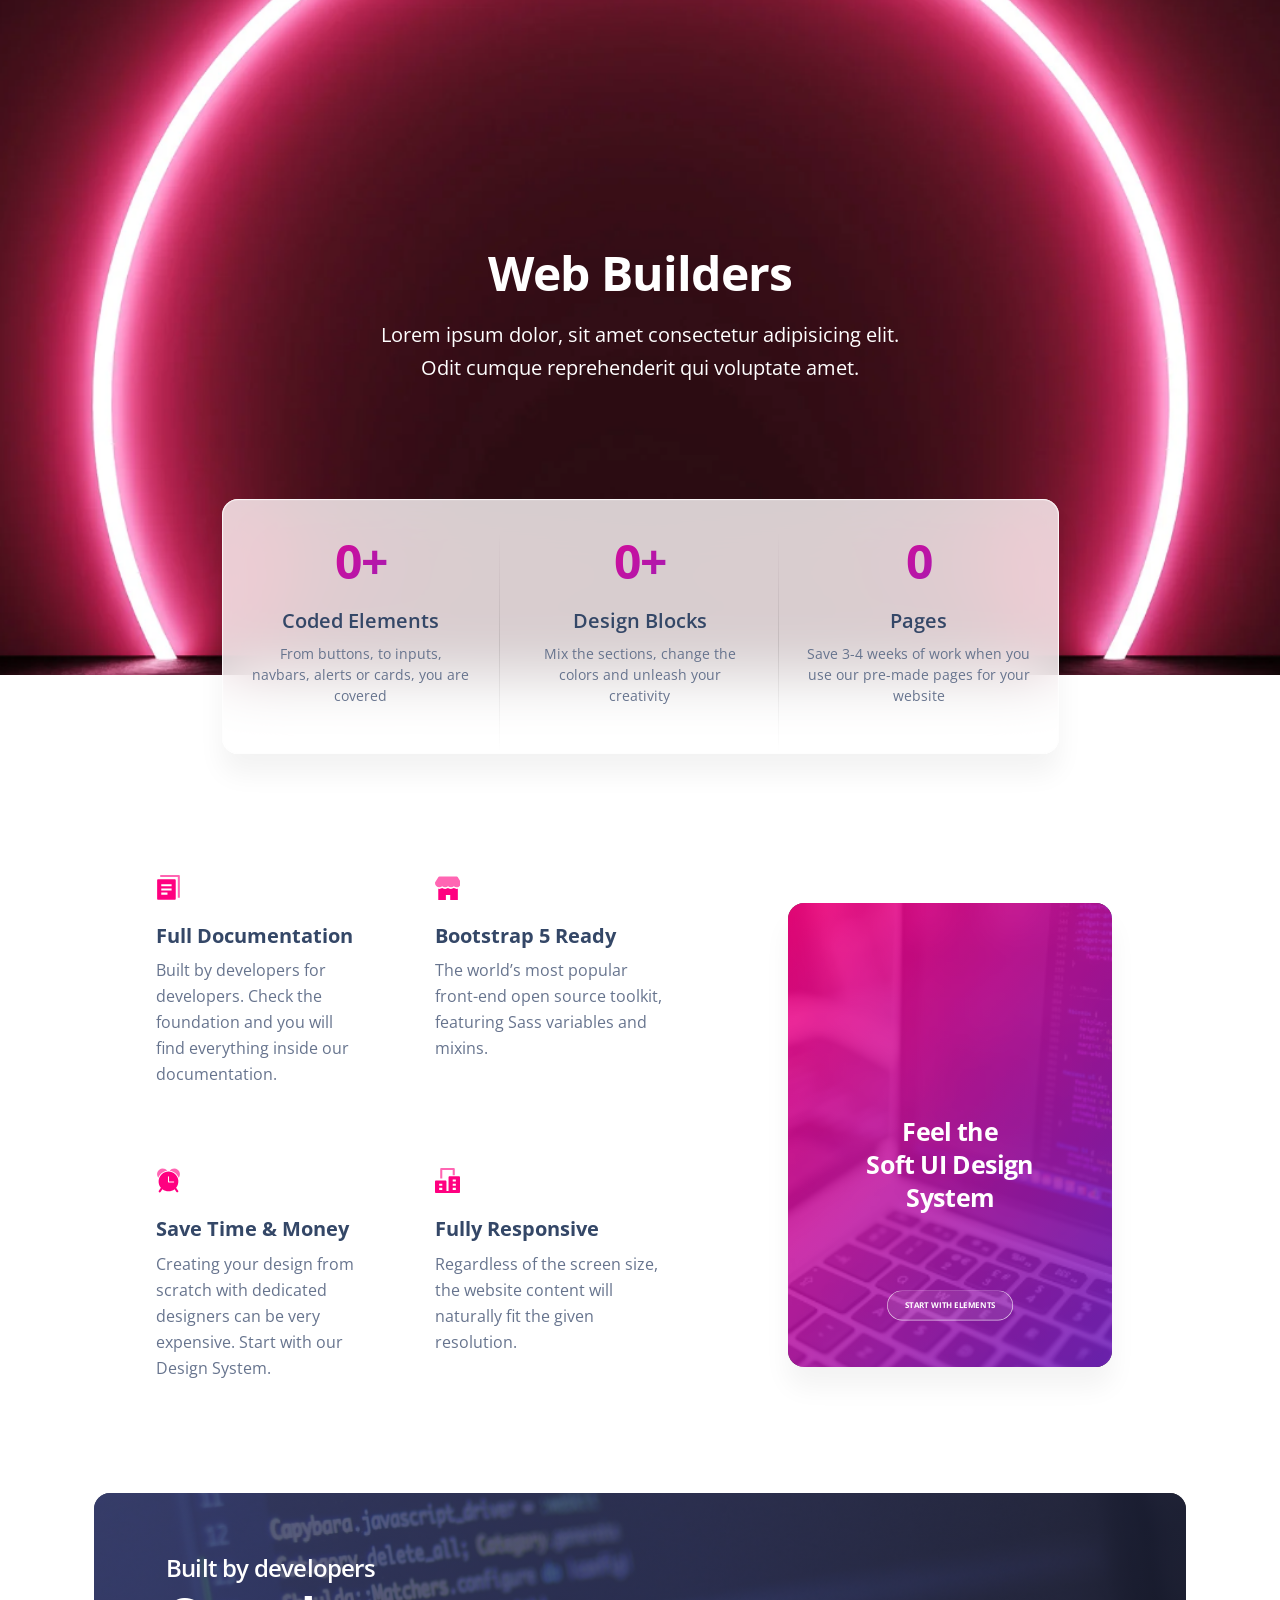
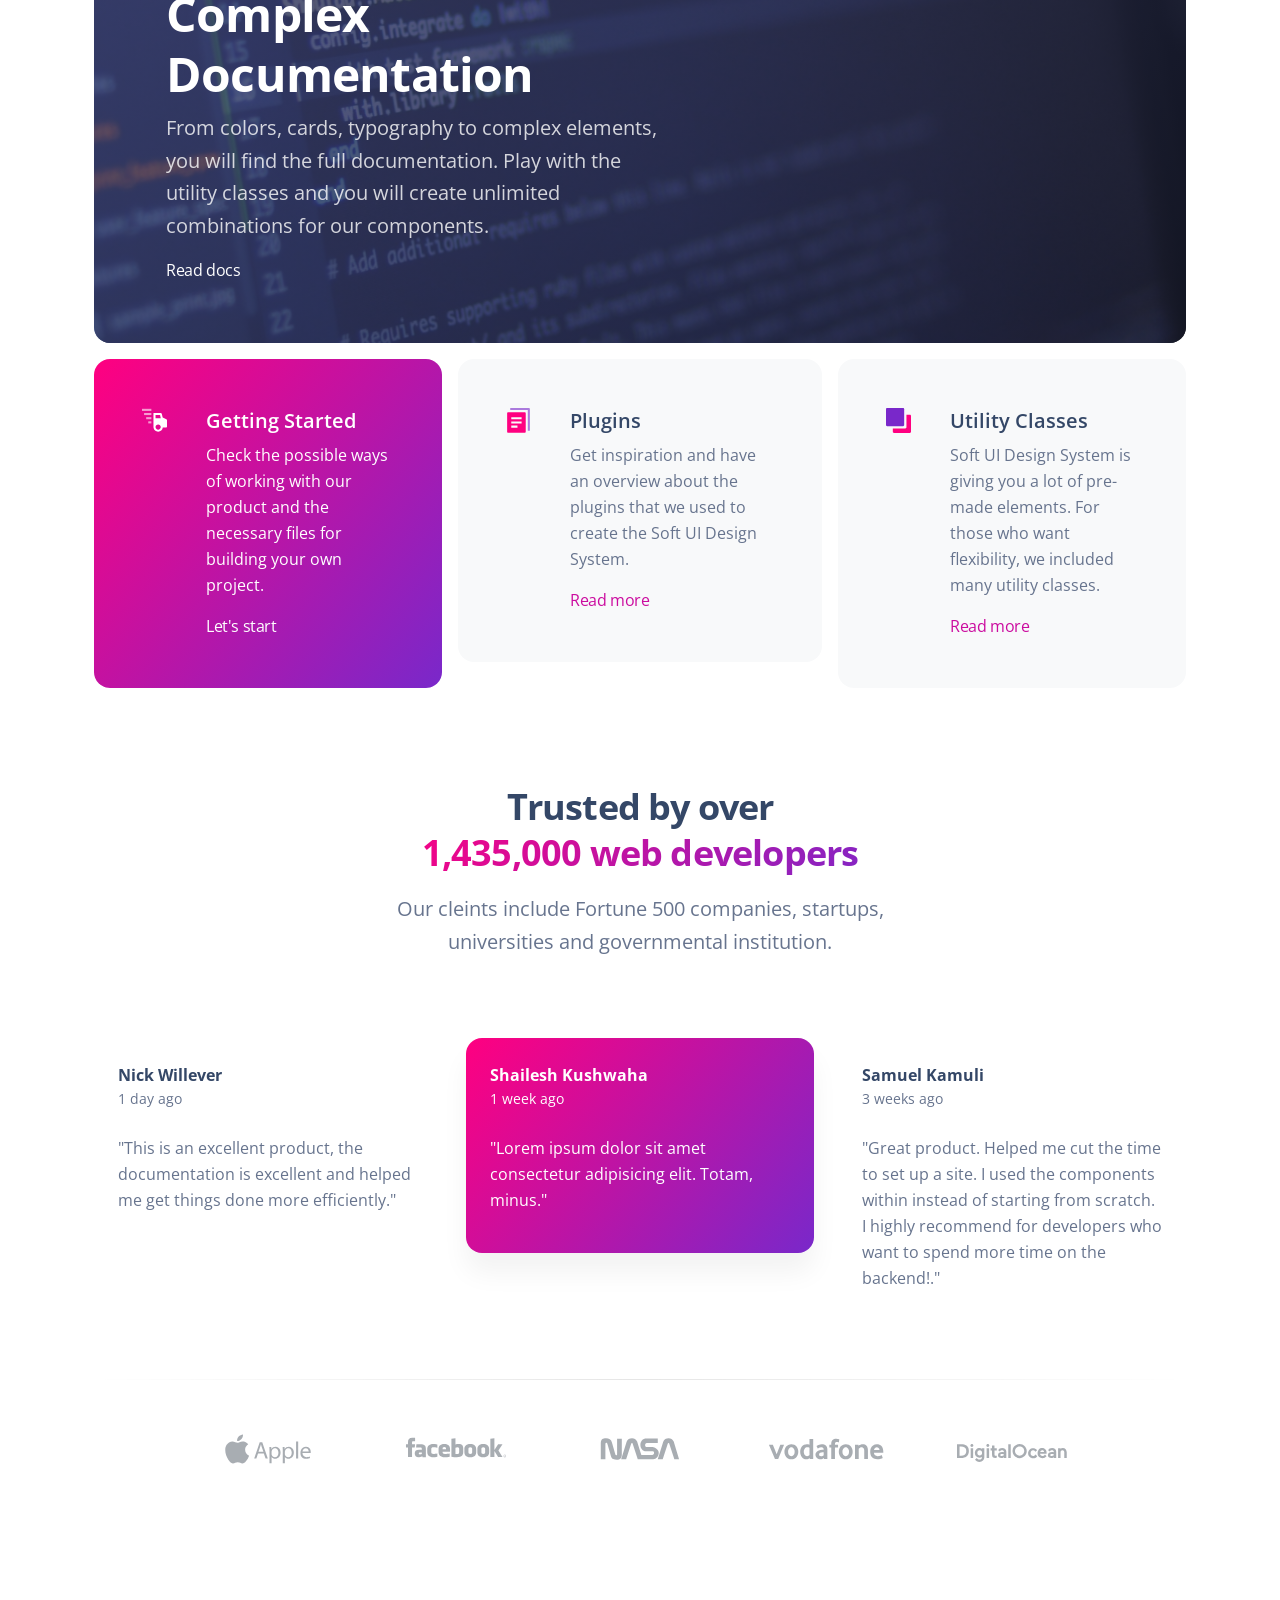
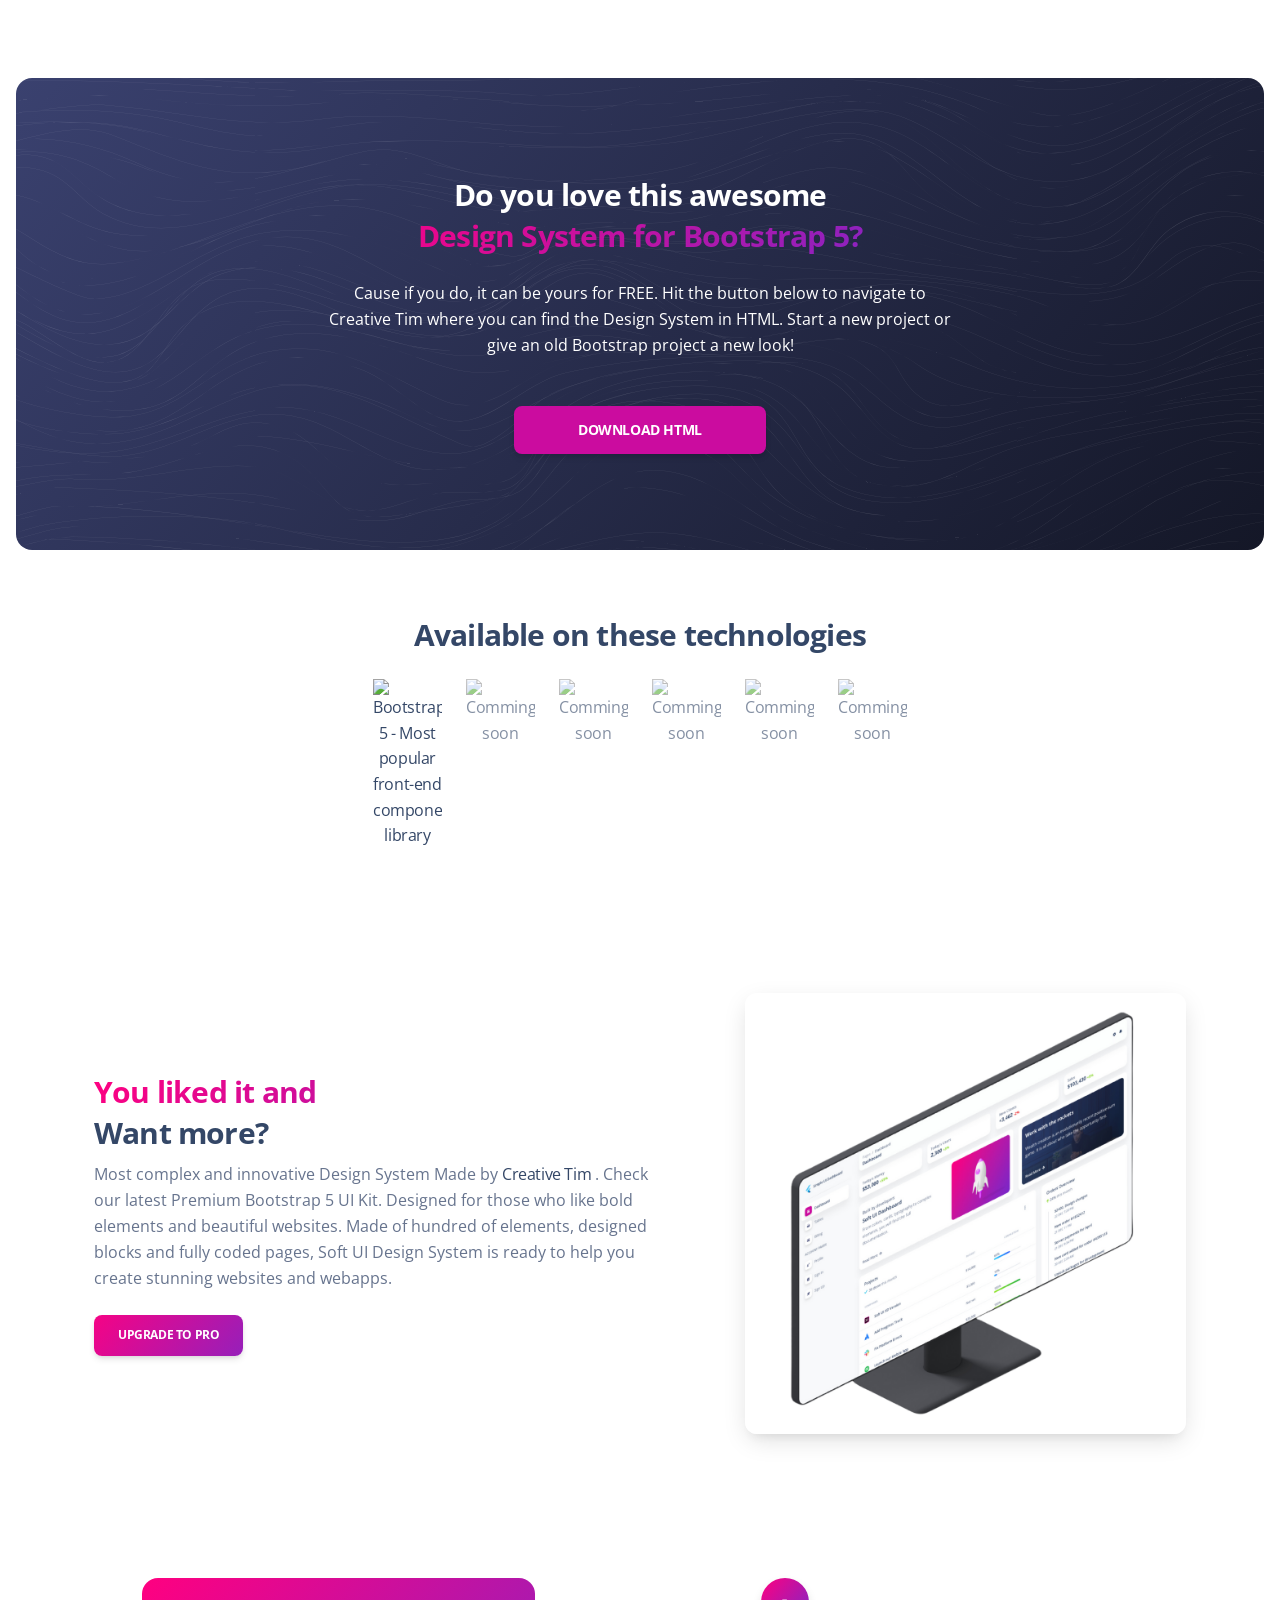
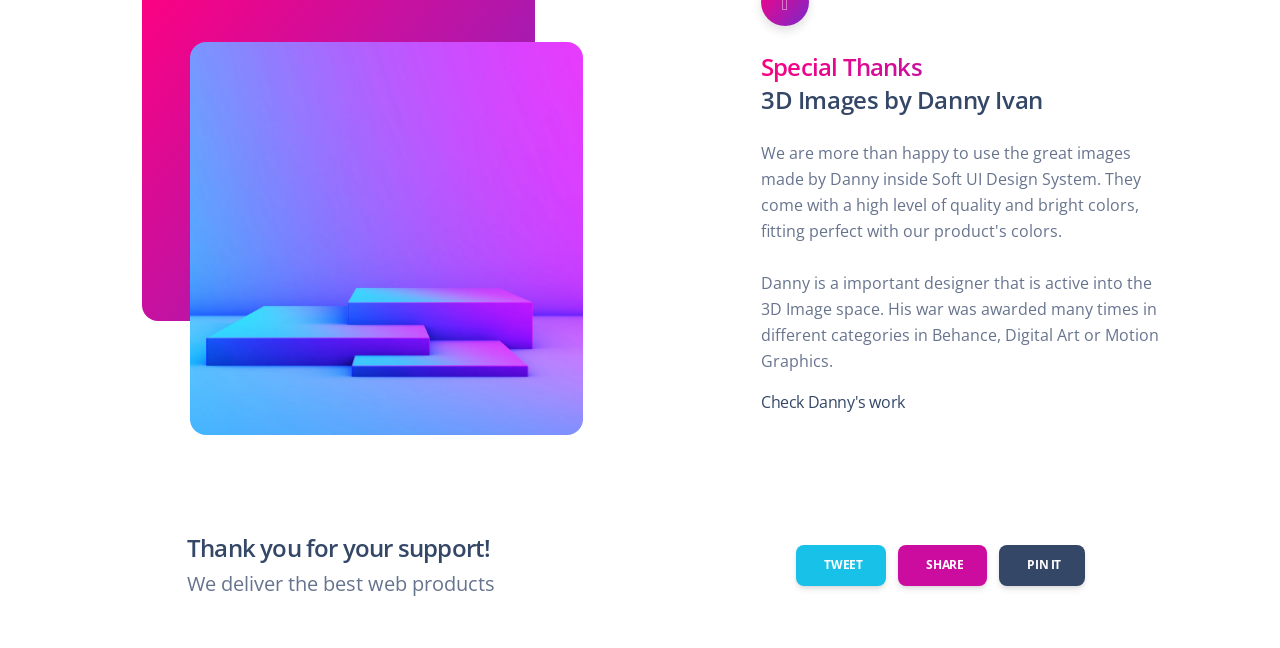
==== commit c48fa32e: "trimmed down website removed nav bar, footer and other pages" ====
--- a/index.html
+++ b/index.html
@@ -8,7 +8,7 @@
   <link rel="icon" type="image/png" href="favicon.png">
 
   <title>
-    Soft UI Design System by Creative Tim  
+    Home
   </title>
 
 
@@ -28,7 +28,7 @@
 
 
 
-  <link id="pagestyle" href="soft-design-system.css?v=1.0.9" rel="stylesheet" />
+  <link id="pagestyle" href="styles.css" rel="stylesheet" />
 
 
 
@@ -42,12 +42,12 @@
   <body class="index-page">
 
   <header class="header-2">
-    <div class="page-header min-vh-75 relative" style="background-image: url('curved.jpg')">
+    <div class="page-header min-vh-75 relative" style="background-image: url('main-background-image.png')">
       <div class="container">
         <div class="row">
           <div class="col-lg-7 text-center mx-auto">
-            <h1 class="text-white pt-3 mt-n5">Soft UI Design System</h1>
-            <p class="lead text-white mt-3">Free & Open Source Web UI Kit built over Bootstrap 5. <br/> Join over 1.4 million developers around the world. </p>
+            <h1 class="text-white pt-3 mt-n5">Web Builders</h1>
+            <p class="lead text-white mt-3">Lorem ipsum dolor, sit amet consectetur adipisicing elit.  <br/>Odit cumque reprehenderit qui voluptate amet.</p>
           </div>
         </div>
       </div>
@@ -57,14 +57,7 @@
           <defs>
             <path id="gentle-wave" d="M-160 44c30 0 58-18 88-18s 58 18 88 18 58-18 88-18 58 18 88 18 v44h-352z" />
           </defs>
-          <g class="moving-waves">
-            <use xlink:href="#gentle-wave" x="48" y="-1" fill="rgba(255,255,255,0.40" />
-            <use xlink:href="#gentle-wave" x="48" y="3" fill="rgba(255,255,255,0.35)" />
-            <use xlink:href="#gentle-wave" x="48" y="5" fill="rgba(255,255,255,0.25)" />
-            <use xlink:href="#gentle-wave" x="48" y="8" fill="rgba(255,255,255,0.20)" />
-            <use xlink:href="#gentle-wave" x="48" y="13" fill="rgba(255,255,255,0.15)" />
-            <use xlink:href="#gentle-wave" x="48" y="16" fill="rgba(255,255,255,0.95" />
-          </g>
+          
         </svg>
       </div>
     </div>
@@ -209,22 +202,11 @@
         </div>
         <div class="col-lg-4 ms-auto me-auto p-lg-4 mt-lg-0 mt-4">
             <div class="card card-background card-background-mask-primary tilt" data-tilt>
-              <div class="full-background" style="background-image: url('https://raw.githubusercontent.com/creativetimofficial/public-assets/master/soft-ui-design-system/assets/img/team-working.jpg')"></div>
+              <div class="full-background" style="background-image: url('side image.png')"></div>
               <div class="card-body pt-7 text-center">
                 <div class="icon icon-lg up mb-3 mt-3">
                   <svg width="50px" height="50px" viewBox="0 0 42 42" version="1.1" xmlns="http://www.w3.org/2000/svg" xmlns:xlink="http://www.w3.org/1999/xlink">
                     <title>box-3d-50</title>
-                    <g stroke="none" stroke-width="1" fill="none" fill-rule="evenodd">
-                    <g transform="translate(-2319.000000, -291.000000)" fill="#FFFFFF" fill-rule="nonzero">
-                    <g transform="translate(1716.000000, 291.000000)">
-                      <g id="box-3d-50" transform="translate(603.000000, 0.000000)">
-                        <path d="M22.7597136,19.3090182 L38.8987031,11.2395234 C39.3926816,10.9925342 39.592906,10.3918611 39.3459167,9.89788265 C39.249157,9.70436312 39.0922432,9.5474453 38.8987261,9.45068056 L20.2741875,0.1378125 L20.2741875,0.1378125 C19.905375,-0.04725 19.469625,-0.04725 19.0995,0.1378125 L3.1011696,8.13815822 C2.60720568,8.38517662 2.40701679,8.98586148 2.6540352,9.4798254 C2.75080129,9.67332903 2.90771305,9.83023153 3.10122239,9.9269862 L21.8652864,19.3090182 C22.1468139,19.4497819 22.4781861,19.4497819 22.7597136,19.3090182 Z"></path>
-                        <path d="M23.625,22.429159 L23.625,39.8805372 C23.625,40.4328219 24.0727153,40.8805372 24.625,40.8805372 C24.7802551,40.8805372 24.9333778,40.8443874 25.0722402,40.7749511 L41.2741875,32.673375 L41.2741875,32.673375 C41.719125,32.4515625 42,31.9974375 42,31.5 L42,14.241659 C42,13.6893742 41.5522847,13.241659 41,13.241659 C40.8447549,13.241659 40.6916418,13.2778041 40.5527864,13.3472318 L24.1777864,21.5347318 C23.8390024,21.7041238 23.625,22.0503869 23.625,22.429159 Z" opacity="0.7"></path>
-                        <path d="M20.4472136,21.5347318 L1.4472136,12.0347318 C0.953235098,11.7877425 0.352562058,11.9879669 0.105572809,12.4819454 C0.0361450918,12.6208008 6.47121774e-16,12.7739139 0,12.929159 L0,30.1875 L0,30.1875 C0,30.6849375 0.280875,31.1390625 0.7258125,31.3621875 L19.5528096,40.7750766 C20.0467945,41.0220531 20.6474623,40.8218132 20.8944388,40.3278283 C20.963859,40.1889789 21,40.0358742 21,39.8806379 L21,22.429159 C21,22.0503869 20.7859976,21.7041238 20.4472136,21.5347318 Z" opacity="0.7"></path>
-                      </g>
-                    </g>
-                    </g>
-                    </g>
                     </svg>
                 </div>
                 <h2 class="text-white up mb-0">Feel the <br/> Soft UI Design System</h2>
@@ -235,16 +217,9 @@
       </div>
     </div>
   </section>
-
-
-
-
-
-
-
   <!-- -------- START Content Presentation Docs ------- -->
   <div class="container mt-sm-5">
-    <div class="page-header min-vh-50 my-sm-3 mb-3 border-radius-xl" style="background-image: url('https://raw.githubusercontent.com/creativetimofficial/public-assets/master/soft-ui-design-system/assets/img/flower.jpg');">
+    <div class="page-header min-vh-50 my-sm-3 mb-3 border-radius-xl" style="background-image: url('coding background image.png');">
       <span class="mask bg-gradient-dark"></span>
       <div class="container">
         <div class="row">
@@ -361,7 +336,7 @@
         <div class="col-lg-6 mx-auto text-center">
           <h2 class="mb-0">Trusted by over</h2>
           <h2 class="text-gradient text-primary mb-3">1,435,000 web developers</h2>
-          <p class="lead">Many Fortune 500 companies, startups, universities and governmental institutions love Creative Tim's products. </p>
+          <p class="lead">Our cleints include Fortune 500 companies, startups, universities and governmental institution. </p>
         </div>
       </div>
       <div class="row mt-6">
@@ -401,7 +376,7 @@
                   </div>
                 </div>
               </div>
-              <p class="mt-4 text-white">"I found solution to all my design needs from Creative Tim. I use them as a freelancer in my hobby projects for fun! And its really affordable, very humble guys !!!"</p>
+              <p class="mt-4 text-white">"Lorem ipsum dolor sit amet consectetur adipisicing elit. Totam, minus."</p>
               <div class="rating mt-3">
                 <i class="fas fa-star text-white"></i>
                 <i class="fas fa-star text-white"></i>
@@ -461,7 +436,7 @@
 
   <section class="py-sm-7" id="download-soft-ui">
     <div class="bg-gradient-dark position-relative m-3 border-radius-xl overflow-hidden">
-      <img src="shapes/waves-white.svg" alt="pattern-lines" class="position-absolute start-0 top-md-0 w-100 opacity-6">
+      <img src="waves-white.svg" alt="pattern-lines" class="position-absolute start-0 top-md-0 w-100 opacity-6">
       <div class="container py-7 postion-relative z-index-2 position-relative">
         <div class="row">
           <div class="col-md-7 mx-auto text-center">
@@ -537,7 +512,7 @@
         </div>
         <div class="col-md-5 col-12 my-auto">
           <a href="#">
-            <img class="w-100 border-radius-lg shadow-lg" src="https://s3.amazonaws.com/creativetim_bucket/products/414/original/opt_sds_thumbnail.png?1612539858" alt="Product Image">
+            <img class="w-100 border-radius-lg shadow-lg" src="computer imge.png" alt="Product Image">
           </a>
         </div>
       </div>
@@ -552,7 +527,7 @@
         <div class="col-lg-5 col-md-8 order-2 order-md-2 order-lg-1">
           <div class="position-relative ms-lg-5 mb-0 mb-md-7 mb-lg-0 d-none d-md-block d-lg-block d-xl-block h-75">
             <div class="bg-gradient-primary w-100 h-100 border-radius-xl position-absolute d-lg-block d-none"></div>
-            <img src="curved11.jpg" class="w-100 border-radius-xl mt-6 ms-lg-5 position-relative z-index-5" alt="">
+            <img src="end section image.png" class="w-100 border-radius-xl mt-6 ms-lg-5 position-relative z-index-5" alt="">
           </div>
         </div>
         <div class="col-lg-5 col-md-12 ms-auto order-1 order-md-1 order-lg-1">
--- a/styles.css
+++ b/styles.css
@@ -0,0 +1,26676 @@
+
+:root {
+  --bs-blue: #63B3ED;
+  --bs-indigo: #596CFF;
+  --bs-purple: #6f42c1;
+  --bs-pink: #d63384;
+  --bs-red: #F56565;
+  --bs-orange: #fd7e14;
+  --bs-yellow: #FBD38D;
+  --bs-green: #81E6D9;
+  --bs-teal: #20c997;
+  --bs-cyan: #0dcaf0;
+  --bs-white: #fff;
+  --bs-gray: #6c757d;
+  --bs-gray-dark: #343a40;
+  --bs-gray-100: #f8f9fa;
+  --bs-gray-200: #e9ecef;
+  --bs-gray-300: #dee2e6;
+  --bs-gray-400: #ced4da;
+  --bs-gray-500: #adb5bd;
+  --bs-gray-600: #6c757d;
+  --bs-gray-700: #495057;
+  --bs-gray-800: #343a40;
+  --bs-gray-900: #212529;
+  --bs-primary: #cb0c9f;
+  --bs-secondary: #8392AB;
+  --bs-success: #82d616;
+  --bs-info: #17c1e8;
+  --bs-warning: #fbcf33;
+  --bs-danger: #ea0606;
+  --bs-light: #e9ecef;
+  --bs-dark: #344767;
+  --bs-white: #fff;
+  --bs-primary-rgb: 203, 12, 159;
+  --bs-secondary-rgb: 131, 146, 171;
+  --bs-success-rgb: 130, 214, 22;
+  --bs-info-rgb: 23, 193, 232;
+  --bs-warning-rgb: 251, 207, 51;
+  --bs-danger-rgb: 234, 6, 6;
+  --bs-light-rgb: 233, 236, 239;
+  --bs-dark-rgb: 52, 71, 103;
+  --bs-white-rgb: 255, 255, 255;
+  --bs-white-rgb: 255, 255, 255;
+  --bs-black-rgb: 0, 0, 0;
+  --bs-body-color-rgb: 103, 116, 142;
+  --bs-body-bg-rgb: 255, 255, 255;
+  --bs-font-sans-serif: Open Sans;
+  --bs-font-monospace: SFMono-Regular, Menlo, Monaco, Consolas, "Liberation Mono", "Courier New", monospace;
+  --bs-gradient: linear-gradient(180deg, rgba(255, 255, 255, 0.15), rgba(255, 255, 255, 0));
+  --bs-body-font-family: var(--bs-font-sans-serif);
+  --bs-body-font-size: 1rem;
+  --bs-body-font-weight: 400;
+  --bs-body-line-height: 1.5;
+  --bs-body-color: #67748e;
+  --bs-body-bg: #fff;
+  --bs-border-width: 1px;
+  --bs-border-style: solid;
+  --bs-border-color: #dee2e6;
+  --bs-border-color-translucent: rgba(0, 0, 0, 0.175);
+  --bs-border-radius: 0.375rem;
+  --bs-border-radius-sm: 0.25rem;
+  --bs-border-radius-lg: 0.75rem;
+  --bs-border-radius-xl: 1rem;
+  --bs-border-radius-2xl: 1.5rem;
+  --bs-border-radius-pill: 50rem;
+  --bs-link-color: #cb0c9f;
+  --bs-link-hover-color: #830866;
+  --bs-code-color: #d63384;
+  --bs-highlight-bg: #fcf8e3;
+}
+
+*,
+*::before,
+*::after {
+  box-sizing: border-box;
+}
+
+@media (prefers-reduced-motion: no-preference) {
+  :root {
+    scroll-behavior: smooth;
+  }
+}
+
+body {
+  margin: 0;
+  font-family: var(--bs-body-font-family);
+  font-size: var(--bs-body-font-size);
+  font-weight: var(--bs-body-font-weight);
+  line-height: var(--bs-body-line-height);
+  color: var(--bs-body-color);
+  text-align: var(--bs-body-text-align);
+  background-color: var(--bs-body-bg);
+  -webkit-text-size-adjust: 100%;
+  -webkit-tap-highlight-color: rgba(0, 0, 0, 0);
+}
+
+hr {
+  margin: 1rem 0;
+  color: inherit;
+  border: 0;
+  border-top: 1px solid;
+  opacity: 0.25;
+}
+
+h1,
+.h1,
+h2,
+.h2,
+h3,
+.h3,
+h4,
+.h4,
+h5,
+.h5,
+h6,
+.h6 {
+  margin-top: 0;
+  margin-bottom: 0.5rem;
+  font-weight: 400;
+  line-height: 1.2;
+  color: #344767;
+}
+
+h1,
+.h1 {
+  font-size: calc(1.425rem + 2.1vw);
+}
+
+@media (min-width: 1200px) {
+
+  h1,
+  .h1 {
+    font-size: 3rem;
+  }
+}
+
+h2,
+.h2 {
+  font-size: calc(1.35rem + 1.2vw);
+}
+
+@media (min-width: 1200px) {
+
+  h2,
+  .h2 {
+    font-size: 2.25rem;
+  }
+}
+
+h3,
+.h3 {
+  font-size: calc(1.3125rem + 0.75vw);
+}
+
+@media (min-width: 1200px) {
+
+  h3,
+  .h3 {
+    font-size: 1.875rem;
+  }
+}
+
+h4,
+.h4 {
+  font-size: calc(1.275rem + 0.3vw);
+}
+
+@media (min-width: 1200px) {
+
+  h4,
+  .h4 {
+    font-size: 1.5rem;
+  }
+}
+
+h5,
+.h5 {
+  font-size: 1.25rem;
+}
+
+h6,
+.h6 {
+  font-size: 1rem;
+}
+
+p {
+  margin-top: 0;
+  margin-bottom: 1rem;
+}
+
+abbr[title] {
+  text-decoration: underline dotted;
+  cursor: help;
+  text-decoration-skip-ink: none;
+}
+
+address {
+  margin-bottom: 1rem;
+  font-style: normal;
+  line-height: inherit;
+}
+
+ol,
+ul {
+  padding-left: 2rem;
+}
+
+ol,
+ul,
+dl {
+  margin-top: 0;
+  margin-bottom: 1rem;
+}
+
+ol ol,
+ul ul,
+ol ul,
+ul ol {
+  margin-bottom: 0;
+}
+
+dt {
+  font-weight: 600;
+}
+
+dd {
+  margin-bottom: .5rem;
+  margin-left: 0;
+}
+
+blockquote {
+  margin: 0 0 1rem;
+}
+
+b,
+strong {
+  font-weight: 700;
+}
+
+small,
+.small {
+  font-size: 0.875em;
+}
+
+mark,
+.mark {
+  padding: 0.2em;
+  background-color: var(--bs-highlight-bg);
+}
+
+sub,
+sup {
+  position: relative;
+  font-size: 0.75em;
+  line-height: 0;
+  vertical-align: baseline;
+}
+
+sub {
+  bottom: -.25em;
+}
+
+sup {
+  top: -.5em;
+}
+
+a {
+  color: var(--bs-link-color);
+  text-decoration: none;
+}
+
+a:hover {
+  color: var(--bs-link-hover-color);
+  text-decoration: none;
+}
+
+a:not([href]):not([class]),
+a:not([href]):not([class]):hover {
+  color: inherit;
+  text-decoration: none;
+}
+
+pre,
+code,
+kbd,
+samp {
+  font-family: var(--bs-font-monospace);
+  font-size: 1em;
+}
+
+pre {
+  display: block;
+  margin-top: 0;
+  margin-bottom: 1rem;
+  overflow: auto;
+  font-size: 0.875em;
+}
+
+pre code {
+  font-size: inherit;
+  color: inherit;
+  word-break: normal;
+}
+
+code {
+  font-size: 0.875em;
+  color: var(--bs-code-color);
+  word-wrap: break-word;
+}
+
+a>code {
+  color: inherit;
+}
+
+kbd {
+  padding: 0.2rem 0.4rem;
+  font-size: 0.875em;
+  color: #fff;
+  background-color: #212529;
+  border-radius: 0.25rem;
+}
+
+kbd kbd {
+  padding: 0;
+  font-size: 1em;
+  font-weight: 600;
+}
+
+figure {
+  margin: 0 0 1rem;
+}
+
+img,
+svg {
+  vertical-align: middle;
+}
+
+table {
+  caption-side: bottom;
+  border-collapse: collapse;
+}
+
+caption {
+  padding-top: 0.5rem;
+  padding-bottom: 0.5rem;
+  color: #6c757d;
+  text-align: left;
+}
+
+th {
+  text-align: inherit;
+  text-align: -webkit-match-parent;
+}
+
+thead,
+tbody,
+tfoot,
+tr,
+td,
+th {
+  border-color: inherit;
+  border-style: solid;
+  border-width: 0;
+}
+
+label {
+  display: inline-block;
+}
+
+button {
+  border-radius: 0;
+}
+
+button:focus:not(:focus-visible) {
+  outline: 0;
+}
+
+input,
+button,
+select,
+optgroup,
+textarea {
+  margin: 0;
+  font-family: inherit;
+  font-size: inherit;
+  line-height: inherit;
+}
+
+button,
+select {
+  text-transform: none;
+}
+
+[role="button"] {
+  cursor: pointer;
+}
+
+select {
+  word-wrap: normal;
+}
+
+select:disabled {
+  opacity: 1;
+}
+
+[list]:not([type="date"]):not([type="datetime-local"]):not([type="month"]):not([type="week"]):not([type="time"])::-webkit-calendar-picker-indicator {
+  display: none !important;
+}
+
+button,
+[type="button"],
+[type="reset"],
+[type="submit"] {
+  -webkit-appearance: button;
+}
+
+button:not(:disabled),
+[type="button"]:not(:disabled),
+[type="reset"]:not(:disabled),
+[type="submit"]:not(:disabled) {
+  cursor: pointer;
+}
+
+::-moz-focus-inner {
+  padding: 0;
+  border-style: none;
+}
+
+textarea {
+  resize: vertical;
+}
+
+fieldset {
+  min-width: 0;
+  padding: 0;
+  margin: 0;
+  border: 0;
+}
+
+legend {
+  float: left;
+  width: 100%;
+  padding: 0;
+  margin-bottom: 0.5rem;
+  font-size: calc(1.275rem + 0.3vw);
+  line-height: inherit;
+}
+
+@media (min-width: 1200px) {
+  legend {
+    font-size: 1.5rem;
+  }
+}
+
+legend+* {
+  clear: left;
+}
+
+::-webkit-datetime-edit-fields-wrapper,
+::-webkit-datetime-edit-text,
+::-webkit-datetime-edit-minute,
+::-webkit-datetime-edit-hour-field,
+::-webkit-datetime-edit-day-field,
+::-webkit-datetime-edit-month-field,
+::-webkit-datetime-edit-year-field {
+  padding: 0;
+}
+
+::-webkit-inner-spin-button {
+  height: auto;
+}
+
+[type="search"] {
+  outline-offset: -2px;
+  -webkit-appearance: textfield;
+}
+
+/* rtl:raw:
+[type="tel"],
+[type="url"],
+[type="email"],
+[type="number"] {
+  direction: ltr;
+}
+*/
+::-webkit-search-decoration {
+  -webkit-appearance: none;
+}
+
+::-webkit-color-swatch-wrapper {
+  padding: 0;
+}
+
+::file-selector-button {
+  font: inherit;
+  -webkit-appearance: button;
+}
+
+output {
+  display: inline-block;
+}
+
+iframe {
+  border: 0;
+}
+
+summary {
+  display: list-item;
+  cursor: pointer;
+}
+
+progress {
+  vertical-align: baseline;
+}
+
+[hidden] {
+  display: none !important;
+}
+
+.lead {
+  font-size: 1.25rem;
+  font-weight: 400;
+}
+
+.display-1 {
+  font-size: calc(1.625rem + 4.5vw);
+  font-weight: 300;
+  line-height: 1.2;
+}
+
+@media (min-width: 1200px) {
+  .display-1 {
+    font-size: 5rem;
+  }
+}
+
+.display-2 {
+  font-size: calc(1.575rem + 3.9vw);
+  font-weight: 300;
+  line-height: 1.2;
+}
+
+@media (min-width: 1200px) {
+  .display-2 {
+    font-size: 4.5rem;
+  }
+}
+
+.display-3 {
+  font-size: calc(1.525rem + 3.3vw);
+  font-weight: 300;
+  line-height: 1.2;
+}
+
+@media (min-width: 1200px) {
+  .display-3 {
+    font-size: 4rem;
+  }
+}
+
+.display-4 {
+  font-size: calc(1.475rem + 2.7vw);
+  font-weight: 300;
+  line-height: 1.2;
+}
+
+@media (min-width: 1200px) {
+  .display-4 {
+    font-size: 3.5rem;
+  }
+}
+
+.display-5 {
+  font-size: calc(1.425rem + 2.1vw);
+  font-weight: 300;
+  line-height: 1.2;
+}
+
+@media (min-width: 1200px) {
+  .display-5 {
+    font-size: 3rem;
+  }
+}
+
+.display-6 {
+  font-size: calc(1.375rem + 1.5vw);
+  font-weight: 300;
+  line-height: 1.2;
+}
+
+@media (min-width: 1200px) {
+  .display-6 {
+    font-size: 2.5rem;
+  }
+}
+
+.list-unstyled {
+  padding-left: 0;
+  list-style: none;
+}
+
+.list-inline {
+  padding-left: 0;
+  list-style: none;
+}
+
+.list-inline-item {
+  display: inline-block;
+}
+
+.list-inline-item:not(:last-child) {
+  margin-right: 0.5rem;
+}
+
+.initialism {
+  font-size: 0.875em;
+  text-transform: uppercase;
+}
+
+.blockquote {
+  margin-bottom: 1rem;
+  font-size: 1.25rem;
+}
+
+.blockquote> :last-child {
+  margin-bottom: 0;
+}
+
+.blockquote-footer {
+  margin-top: -1rem;
+  margin-bottom: 1rem;
+  font-size: 0.875em;
+  color: #6c757d;
+}
+
+.blockquote-footer::before {
+  content: "\2014\00A0";
+}
+
+.img-fluid {
+  max-width: 100%;
+  height: auto;
+}
+
+.img-thumbnail {
+  padding: 0.25rem;
+  background-color: #fff;
+  border: 1px solid #dee2e6;
+  border-radius: 0.5rem;
+  max-width: 100%;
+  height: auto;
+}
+
+.figure {
+  display: inline-block;
+}
+
+.figure-img {
+  margin-bottom: 0.5rem;
+  line-height: 1;
+}
+
+.figure-caption {
+  font-size: 0.875em;
+  color: #6c757d;
+}
+
+.container,
+.container-fluid,
+.container-sm,
+.container-md,
+.container-lg,
+.container-xl,
+.container-xxl {
+  --bs-gutter-x: 1.5rem;
+  --bs-gutter-y: 0;
+  width: 100%;
+  padding-right: calc(var(--bs-gutter-x) * .5);
+  padding-left: calc(var(--bs-gutter-x) * .5);
+  margin-right: auto;
+  margin-left: auto;
+}
+
+@media (min-width: 576px) {
+
+  .container,
+  .container-sm {
+    max-width: 540px;
+  }
+}
+
+@media (min-width: 768px) {
+
+  .container,
+  .container-sm,
+  .container-md {
+    max-width: 720px;
+  }
+}
+
+@media (min-width: 992px) {
+
+  .container,
+  .container-sm,
+  .container-md,
+  .container-lg {
+    max-width: 960px;
+  }
+}
+
+@media (min-width: 1200px) {
+
+  .container,
+  .container-sm,
+  .container-md,
+  .container-lg,
+  .container-xl {
+    max-width: 1140px;
+  }
+}
+
+@media (min-width: 1400px) {
+
+  .container,
+  .container-sm,
+  .container-md,
+  .container-lg,
+  .container-xl,
+  .container-xxl {
+    max-width: 1320px;
+  }
+}
+
+.row {
+  --bs-gutter-x: 1.5rem;
+  --bs-gutter-y: 0;
+  display: flex;
+  flex-wrap: wrap;
+  margin-top: calc(-1 * var(--bs-gutter-y));
+  margin-right: calc(-.5 * var(--bs-gutter-x));
+  margin-left: calc(-.5 * var(--bs-gutter-x));
+}
+
+.row>* {
+  flex-shrink: 0;
+  width: 100%;
+  max-width: 100%;
+  padding-right: calc(var(--bs-gutter-x) * .5);
+  padding-left: calc(var(--bs-gutter-x) * .5);
+  margin-top: var(--bs-gutter-y);
+}
+
+.col {
+  flex: 1 0 0%;
+}
+
+.row-cols-auto>* {
+  flex: 0 0 auto;
+  width: auto;
+}
+
+.row-cols-1>* {
+  flex: 0 0 auto;
+  width: 100%;
+}
+
+.row-cols-2>* {
+  flex: 0 0 auto;
+  width: 50%;
+}
+
+.row-cols-3>* {
+  flex: 0 0 auto;
+  width: 33.333333%;
+}
+
+.row-cols-4>* {
+  flex: 0 0 auto;
+  width: 25%;
+}
+
+.row-cols-5>* {
+  flex: 0 0 auto;
+  width: 20%;
+}
+
+.row-cols-6>* {
+  flex: 0 0 auto;
+  width: 16.666667%;
+}
+
+.col-auto {
+  flex: 0 0 auto;
+  width: auto;
+}
+
+.col-1 {
+  flex: 0 0 auto;
+  width: 8.333333%;
+}
+
+.col-2 {
+  flex: 0 0 auto;
+  width: 16.666667%;
+}
+
+.col-3 {
+  flex: 0 0 auto;
+  width: 25%;
+}
+
+.col-4 {
+  flex: 0 0 auto;
+  width: 33.333333%;
+}
+
+.col-5 {
+  flex: 0 0 auto;
+  width: 41.666667%;
+}
+
+.col-6 {
+  flex: 0 0 auto;
+  width: 50%;
+}
+
+.col-7 {
+  flex: 0 0 auto;
+  width: 58.333333%;
+}
+
+.col-8 {
+  flex: 0 0 auto;
+  width: 66.666667%;
+}
+
+.col-9 {
+  flex: 0 0 auto;
+  width: 75%;
+}
+
+.col-10 {
+  flex: 0 0 auto;
+  width: 83.333333%;
+}
+
+.col-11 {
+  flex: 0 0 auto;
+  width: 91.666667%;
+}
+
+.col-12 {
+  flex: 0 0 auto;
+  width: 100%;
+}
+
+.offset-1 {
+  margin-left: 8.333333%;
+}
+
+.offset-2 {
+  margin-left: 16.666667%;
+}
+
+.offset-3 {
+  margin-left: 25%;
+}
+
+.offset-4 {
+  margin-left: 33.333333%;
+}
+
+.offset-5 {
+  margin-left: 41.666667%;
+}
+
+.offset-6 {
+  margin-left: 50%;
+}
+
+.offset-7 {
+  margin-left: 58.333333%;
+}
+
+.offset-8 {
+  margin-left: 66.666667%;
+}
+
+.offset-9 {
+  margin-left: 75%;
+}
+
+.offset-10 {
+  margin-left: 83.333333%;
+}
+
+.offset-11 {
+  margin-left: 91.666667%;
+}
+
+.g-0,
+.gx-0 {
+  --bs-gutter-x: 0;
+}
+
+.g-0,
+.gy-0 {
+  --bs-gutter-y: 0;
+}
+
+.g-1,
+.gx-1 {
+  --bs-gutter-x: 0.25rem;
+}
+
+.g-1,
+.gy-1 {
+  --bs-gutter-y: 0.25rem;
+}
+
+.g-2,
+.gx-2 {
+  --bs-gutter-x: 0.5rem;
+}
+
+.g-2,
+.gy-2 {
+  --bs-gutter-y: 0.5rem;
+}
+
+.g-3,
+.gx-3 {
+  --bs-gutter-x: 1rem;
+}
+
+.g-3,
+.gy-3 {
+  --bs-gutter-y: 1rem;
+}
+
+.g-4,
+.gx-4 {
+  --bs-gutter-x: 1.5rem;
+}
+
+.g-4,
+.gy-4 {
+  --bs-gutter-y: 1.5rem;
+}
+
+.g-5,
+.gx-5 {
+  --bs-gutter-x: 3rem;
+}
+
+.g-5,
+.gy-5 {
+  --bs-gutter-y: 3rem;
+}
+
+.g-6,
+.gx-6 {
+  --bs-gutter-x: 4rem;
+}
+
+.g-6,
+.gy-6 {
+  --bs-gutter-y: 4rem;
+}
+
+.g-7,
+.gx-7 {
+  --bs-gutter-x: 6rem;
+}
+
+.g-7,
+.gy-7 {
+  --bs-gutter-y: 6rem;
+}
+
+.g-8,
+.gx-8 {
+  --bs-gutter-x: 8rem;
+}
+
+.g-8,
+.gy-8 {
+  --bs-gutter-y: 8rem;
+}
+
+.g-9,
+.gx-9 {
+  --bs-gutter-x: 10rem;
+}
+
+.g-9,
+.gy-9 {
+  --bs-gutter-y: 10rem;
+}
+
+.g-10,
+.gx-10 {
+  --bs-gutter-x: 12rem;
+}
+
+.g-10,
+.gy-10 {
+  --bs-gutter-y: 12rem;
+}
+
+.g-11,
+.gx-11 {
+  --bs-gutter-x: 14rem;
+}
+
+.g-11,
+.gy-11 {
+  --bs-gutter-y: 14rem;
+}
+
+.g-12,
+.gx-12 {
+  --bs-gutter-x: 16rem;
+}
+
+.g-12,
+.gy-12 {
+  --bs-gutter-y: 16rem;
+}
+
+@media (min-width: 576px) {
+  .col-sm {
+    flex: 1 0 0%;
+  }
+
+  .row-cols-sm-auto>* {
+    flex: 0 0 auto;
+    width: auto;
+  }
+
+  .row-cols-sm-1>* {
+    flex: 0 0 auto;
+    width: 100%;
+  }
+
+  .row-cols-sm-2>* {
+    flex: 0 0 auto;
+    width: 50%;
+  }
+
+  .row-cols-sm-3>* {
+    flex: 0 0 auto;
+    width: 33.333333%;
+  }
+
+  .row-cols-sm-4>* {
+    flex: 0 0 auto;
+    width: 25%;
+  }
+
+  .row-cols-sm-5>* {
+    flex: 0 0 auto;
+    width: 20%;
+  }
+
+  .row-cols-sm-6>* {
+    flex: 0 0 auto;
+    width: 16.666667%;
+  }
+
+  .col-sm-auto {
+    flex: 0 0 auto;
+    width: auto;
+  }
+
+  .col-sm-1 {
+    flex: 0 0 auto;
+    width: 8.333333%;
+  }
+
+  .col-sm-2 {
+    flex: 0 0 auto;
+    width: 16.666667%;
+  }
+
+  .col-sm-3 {
+    flex: 0 0 auto;
+    width: 25%;
+  }
+
+  .col-sm-4 {
+    flex: 0 0 auto;
+    width: 33.333333%;
+  }
+
+  .col-sm-5 {
+    flex: 0 0 auto;
+    width: 41.666667%;
+  }
+
+  .col-sm-6 {
+    flex: 0 0 auto;
+    width: 50%;
+  }
+
+  .col-sm-7 {
+    flex: 0 0 auto;
+    width: 58.333333%;
+  }
+
+  .col-sm-8 {
+    flex: 0 0 auto;
+    width: 66.666667%;
+  }
+
+  .col-sm-9 {
+    flex: 0 0 auto;
+    width: 75%;
+  }
+
+  .col-sm-10 {
+    flex: 0 0 auto;
+    width: 83.333333%;
+  }
+
+  .col-sm-11 {
+    flex: 0 0 auto;
+    width: 91.666667%;
+  }
+
+  .col-sm-12 {
+    flex: 0 0 auto;
+    width: 100%;
+  }
+
+  .offset-sm-0 {
+    margin-left: 0;
+  }
+
+  .offset-sm-1 {
+    margin-left: 8.333333%;
+  }
+
+  .offset-sm-2 {
+    margin-left: 16.666667%;
+  }
+
+  .offset-sm-3 {
+    margin-left: 25%;
+  }
+
+  .offset-sm-4 {
+    margin-left: 33.333333%;
+  }
+
+  .offset-sm-5 {
+    margin-left: 41.666667%;
+  }
+
+  .offset-sm-6 {
+    margin-left: 50%;
+  }
+
+  .offset-sm-7 {
+    margin-left: 58.333333%;
+  }
+
+  .offset-sm-8 {
+    margin-left: 66.666667%;
+  }
+
+  .offset-sm-9 {
+    margin-left: 75%;
+  }
+
+  .offset-sm-10 {
+    margin-left: 83.333333%;
+  }
+
+  .offset-sm-11 {
+    margin-left: 91.666667%;
+  }
+
+  .g-sm-0,
+  .gx-sm-0 {
+    --bs-gutter-x: 0;
+  }
+
+  .g-sm-0,
+  .gy-sm-0 {
+    --bs-gutter-y: 0;
+  }
+
+  .g-sm-1,
+  .gx-sm-1 {
+    --bs-gutter-x: 0.25rem;
+  }
+
+  .g-sm-1,
+  .gy-sm-1 {
+    --bs-gutter-y: 0.25rem;
+  }
+
+  .g-sm-2,
+  .gx-sm-2 {
+    --bs-gutter-x: 0.5rem;
+  }
+
+  .g-sm-2,
+  .gy-sm-2 {
+    --bs-gutter-y: 0.5rem;
+  }
+
+  .g-sm-3,
+  .gx-sm-3 {
+    --bs-gutter-x: 1rem;
+  }
+
+  .g-sm-3,
+  .gy-sm-3 {
+    --bs-gutter-y: 1rem;
+  }
+
+  .g-sm-4,
+  .gx-sm-4 {
+    --bs-gutter-x: 1.5rem;
+  }
+
+  .g-sm-4,
+  .gy-sm-4 {
+    --bs-gutter-y: 1.5rem;
+  }
+
+  .g-sm-5,
+  .gx-sm-5 {
+    --bs-gutter-x: 3rem;
+  }
+
+  .g-sm-5,
+  .gy-sm-5 {
+    --bs-gutter-y: 3rem;
+  }
+
+  .g-sm-6,
+  .gx-sm-6 {
+    --bs-gutter-x: 4rem;
+  }
+
+  .g-sm-6,
+  .gy-sm-6 {
+    --bs-gutter-y: 4rem;
+  }
+
+  .g-sm-7,
+  .gx-sm-7 {
+    --bs-gutter-x: 6rem;
+  }
+
+  .g-sm-7,
+  .gy-sm-7 {
+    --bs-gutter-y: 6rem;
+  }
+
+  .g-sm-8,
+  .gx-sm-8 {
+    --bs-gutter-x: 8rem;
+  }
+
+  .g-sm-8,
+  .gy-sm-8 {
+    --bs-gutter-y: 8rem;
+  }
+
+  .g-sm-9,
+  .gx-sm-9 {
+    --bs-gutter-x: 10rem;
+  }
+
+  .g-sm-9,
+  .gy-sm-9 {
+    --bs-gutter-y: 10rem;
+  }
+
+  .g-sm-10,
+  .gx-sm-10 {
+    --bs-gutter-x: 12rem;
+  }
+
+  .g-sm-10,
+  .gy-sm-10 {
+    --bs-gutter-y: 12rem;
+  }
+
+  .g-sm-11,
+  .gx-sm-11 {
+    --bs-gutter-x: 14rem;
+  }
+
+  .g-sm-11,
+  .gy-sm-11 {
+    --bs-gutter-y: 14rem;
+  }
+
+  .g-sm-12,
+  .gx-sm-12 {
+    --bs-gutter-x: 16rem;
+  }
+
+  .g-sm-12,
+  .gy-sm-12 {
+    --bs-gutter-y: 16rem;
+  }
+}
+
+@media (min-width: 768px) {
+  .col-md {
+    flex: 1 0 0%;
+  }
+
+  .row-cols-md-auto>* {
+    flex: 0 0 auto;
+    width: auto;
+  }
+
+  .row-cols-md-1>* {
+    flex: 0 0 auto;
+    width: 100%;
+  }
+
+  .row-cols-md-2>* {
+    flex: 0 0 auto;
+    width: 50%;
+  }
+
+  .row-cols-md-3>* {
+    flex: 0 0 auto;
+    width: 33.333333%;
+  }
+
+  .row-cols-md-4>* {
+    flex: 0 0 auto;
+    width: 25%;
+  }
+
+  .row-cols-md-5>* {
+    flex: 0 0 auto;
+    width: 20%;
+  }
+
+  .row-cols-md-6>* {
+    flex: 0 0 auto;
+    width: 16.666667%;
+  }
+
+  .col-md-auto {
+    flex: 0 0 auto;
+    width: auto;
+  }
+
+  .col-md-1 {
+    flex: 0 0 auto;
+    width: 8.333333%;
+  }
+
+  .col-md-2 {
+    flex: 0 0 auto;
+    width: 16.666667%;
+  }
+
+  .col-md-3 {
+    flex: 0 0 auto;
+    width: 25%;
+  }
+
+  .col-md-4 {
+    flex: 0 0 auto;
+    width: 33.333333%;
+  }
+
+  .col-md-5 {
+    flex: 0 0 auto;
+    width: 41.666667%;
+  }
+
+  .col-md-6 {
+    flex: 0 0 auto;
+    width: 50%;
+  }
+
+  .col-md-7 {
+    flex: 0 0 auto;
+    width: 58.333333%;
+  }
+
+  .col-md-8 {
+    flex: 0 0 auto;
+    width: 66.666667%;
+  }
+
+  .col-md-9 {
+    flex: 0 0 auto;
+    width: 75%;
+  }
+
+  .col-md-10 {
+    flex: 0 0 auto;
+    width: 83.333333%;
+  }
+
+  .col-md-11 {
+    flex: 0 0 auto;
+    width: 91.666667%;
+  }
+
+  .col-md-12 {
+    flex: 0 0 auto;
+    width: 100%;
+  }
+
+  .offset-md-0 {
+    margin-left: 0;
+  }
+
+  .offset-md-1 {
+    margin-left: 8.333333%;
+  }
+
+  .offset-md-2 {
+    margin-left: 16.666667%;
+  }
+
+  .offset-md-3 {
+    margin-left: 25%;
+  }
+
+  .offset-md-4 {
+    margin-left: 33.333333%;
+  }
+
+  .offset-md-5 {
+    margin-left: 41.666667%;
+  }
+
+  .offset-md-6 {
+    margin-left: 50%;
+  }
+
+  .offset-md-7 {
+    margin-left: 58.333333%;
+  }
+
+  .offset-md-8 {
+    margin-left: 66.666667%;
+  }
+
+  .offset-md-9 {
+    margin-left: 75%;
+  }
+
+  .offset-md-10 {
+    margin-left: 83.333333%;
+  }
+
+  .offset-md-11 {
+    margin-left: 91.666667%;
+  }
+
+  .g-md-0,
+  .gx-md-0 {
+    --bs-gutter-x: 0;
+  }
+
+  .g-md-0,
+  .gy-md-0 {
+    --bs-gutter-y: 0;
+  }
+
+  .g-md-1,
+  .gx-md-1 {
+    --bs-gutter-x: 0.25rem;
+  }
+
+  .g-md-1,
+  .gy-md-1 {
+    --bs-gutter-y: 0.25rem;
+  }
+
+  .g-md-2,
+  .gx-md-2 {
+    --bs-gutter-x: 0.5rem;
+  }
+
+  .g-md-2,
+  .gy-md-2 {
+    --bs-gutter-y: 0.5rem;
+  }
+
+  .g-md-3,
+  .gx-md-3 {
+    --bs-gutter-x: 1rem;
+  }
+
+  .g-md-3,
+  .gy-md-3 {
+    --bs-gutter-y: 1rem;
+  }
+
+  .g-md-4,
+  .gx-md-4 {
+    --bs-gutter-x: 1.5rem;
+  }
+
+  .g-md-4,
+  .gy-md-4 {
+    --bs-gutter-y: 1.5rem;
+  }
+
+  .g-md-5,
+  .gx-md-5 {
+    --bs-gutter-x: 3rem;
+  }
+
+  .g-md-5,
+  .gy-md-5 {
+    --bs-gutter-y: 3rem;
+  }
+
+  .g-md-6,
+  .gx-md-6 {
+    --bs-gutter-x: 4rem;
+  }
+
+  .g-md-6,
+  .gy-md-6 {
+    --bs-gutter-y: 4rem;
+  }
+
+  .g-md-7,
+  .gx-md-7 {
+    --bs-gutter-x: 6rem;
+  }
+
+  .g-md-7,
+  .gy-md-7 {
+    --bs-gutter-y: 6rem;
+  }
+
+  .g-md-8,
+  .gx-md-8 {
+    --bs-gutter-x: 8rem;
+  }
+
+  .g-md-8,
+  .gy-md-8 {
+    --bs-gutter-y: 8rem;
+  }
+
+  .g-md-9,
+  .gx-md-9 {
+    --bs-gutter-x: 10rem;
+  }
+
+  .g-md-9,
+  .gy-md-9 {
+    --bs-gutter-y: 10rem;
+  }
+
+  .g-md-10,
+  .gx-md-10 {
+    --bs-gutter-x: 12rem;
+  }
+
+  .g-md-10,
+  .gy-md-10 {
+    --bs-gutter-y: 12rem;
+  }
+
+  .g-md-11,
+  .gx-md-11 {
+    --bs-gutter-x: 14rem;
+  }
+
+  .g-md-11,
+  .gy-md-11 {
+    --bs-gutter-y: 14rem;
+  }
+
+  .g-md-12,
+  .gx-md-12 {
+    --bs-gutter-x: 16rem;
+  }
+
+  .g-md-12,
+  .gy-md-12 {
+    --bs-gutter-y: 16rem;
+  }
+}
+
+@media (min-width: 992px) {
+  .col-lg {
+    flex: 1 0 0%;
+  }
+
+  .row-cols-lg-auto>* {
+    flex: 0 0 auto;
+    width: auto;
+  }
+
+  .row-cols-lg-1>* {
+    flex: 0 0 auto;
+    width: 100%;
+  }
+
+  .row-cols-lg-2>* {
+    flex: 0 0 auto;
+    width: 50%;
+  }
+
+  .row-cols-lg-3>* {
+    flex: 0 0 auto;
+    width: 33.333333%;
+  }
+
+  .row-cols-lg-4>* {
+    flex: 0 0 auto;
+    width: 25%;
+  }
+
+  .row-cols-lg-5>* {
+    flex: 0 0 auto;
+    width: 20%;
+  }
+
+  .row-cols-lg-6>* {
+    flex: 0 0 auto;
+    width: 16.666667%;
+  }
+
+  .col-lg-auto {
+    flex: 0 0 auto;
+    width: auto;
+  }
+
+  .col-lg-1 {
+    flex: 0 0 auto;
+    width: 8.333333%;
+  }
+
+  .col-lg-2 {
+    flex: 0 0 auto;
+    width: 16.666667%;
+  }
+
+  .col-lg-3 {
+    flex: 0 0 auto;
+    width: 25%;
+  }
+
+  .col-lg-4 {
+    flex: 0 0 auto;
+    width: 33.333333%;
+  }
+
+  .col-lg-5 {
+    flex: 0 0 auto;
+    width: 41.666667%;
+  }
+
+  .col-lg-6 {
+    flex: 0 0 auto;
+    width: 50%;
+  }
+
+  .col-lg-7 {
+    flex: 0 0 auto;
+    width: 58.333333%;
+  }
+
+  .col-lg-8 {
+    flex: 0 0 auto;
+    width: 66.666667%;
+  }
+
+  .col-lg-9 {
+    flex: 0 0 auto;
+    width: 75%;
+  }
+
+  .col-lg-10 {
+    flex: 0 0 auto;
+    width: 83.333333%;
+  }
+
+  .col-lg-11 {
+    flex: 0 0 auto;
+    width: 91.666667%;
+  }
+
+  .col-lg-12 {
+    flex: 0 0 auto;
+    width: 100%;
+  }
+
+  .offset-lg-0 {
+    margin-left: 0;
+  }
+
+  .offset-lg-1 {
+    margin-left: 8.333333%;
+  }
+
+  .offset-lg-2 {
+    margin-left: 16.666667%;
+  }
+
+  .offset-lg-3 {
+    margin-left: 25%;
+  }
+
+  .offset-lg-4 {
+    margin-left: 33.333333%;
+  }
+
+  .offset-lg-5 {
+    margin-left: 41.666667%;
+  }
+
+  .offset-lg-6 {
+    margin-left: 50%;
+  }
+
+  .offset-lg-7 {
+    margin-left: 58.333333%;
+  }
+
+  .offset-lg-8 {
+    margin-left: 66.666667%;
+  }
+
+  .offset-lg-9 {
+    margin-left: 75%;
+  }
+
+  .offset-lg-10 {
+    margin-left: 83.333333%;
+  }
+
+  .offset-lg-11 {
+    margin-left: 91.666667%;
+  }
+
+  .g-lg-0,
+  .gx-lg-0 {
+    --bs-gutter-x: 0;
+  }
+
+  .g-lg-0,
+  .gy-lg-0 {
+    --bs-gutter-y: 0;
+  }
+
+  .g-lg-1,
+  .gx-lg-1 {
+    --bs-gutter-x: 0.25rem;
+  }
+
+  .g-lg-1,
+  .gy-lg-1 {
+    --bs-gutter-y: 0.25rem;
+  }
+
+  .g-lg-2,
+  .gx-lg-2 {
+    --bs-gutter-x: 0.5rem;
+  }
+
+  .g-lg-2,
+  .gy-lg-2 {
+    --bs-gutter-y: 0.5rem;
+  }
+
+  .g-lg-3,
+  .gx-lg-3 {
+    --bs-gutter-x: 1rem;
+  }
+
+  .g-lg-3,
+  .gy-lg-3 {
+    --bs-gutter-y: 1rem;
+  }
+
+  .g-lg-4,
+  .gx-lg-4 {
+    --bs-gutter-x: 1.5rem;
+  }
+
+  .g-lg-4,
+  .gy-lg-4 {
+    --bs-gutter-y: 1.5rem;
+  }
+
+  .g-lg-5,
+  .gx-lg-5 {
+    --bs-gutter-x: 3rem;
+  }
+
+  .g-lg-5,
+  .gy-lg-5 {
+    --bs-gutter-y: 3rem;
+  }
+
+  .g-lg-6,
+  .gx-lg-6 {
+    --bs-gutter-x: 4rem;
+  }
+
+  .g-lg-6,
+  .gy-lg-6 {
+    --bs-gutter-y: 4rem;
+  }
+
+  .g-lg-7,
+  .gx-lg-7 {
+    --bs-gutter-x: 6rem;
+  }
+
+  .g-lg-7,
+  .gy-lg-7 {
+    --bs-gutter-y: 6rem;
+  }
+
+  .g-lg-8,
+  .gx-lg-8 {
+    --bs-gutter-x: 8rem;
+  }
+
+  .g-lg-8,
+  .gy-lg-8 {
+    --bs-gutter-y: 8rem;
+  }
+
+  .g-lg-9,
+  .gx-lg-9 {
+    --bs-gutter-x: 10rem;
+  }
+
+  .g-lg-9,
+  .gy-lg-9 {
+    --bs-gutter-y: 10rem;
+  }
+
+  .g-lg-10,
+  .gx-lg-10 {
+    --bs-gutter-x: 12rem;
+  }
+
+  .g-lg-10,
+  .gy-lg-10 {
+    --bs-gutter-y: 12rem;
+  }
+
+  .g-lg-11,
+  .gx-lg-11 {
+    --bs-gutter-x: 14rem;
+  }
+
+  .g-lg-11,
+  .gy-lg-11 {
+    --bs-gutter-y: 14rem;
+  }
+
+  .g-lg-12,
+  .gx-lg-12 {
+    --bs-gutter-x: 16rem;
+  }
+
+  .g-lg-12,
+  .gy-lg-12 {
+    --bs-gutter-y: 16rem;
+  }
+}
+
+@media (min-width: 1200px) {
+  .col-xl {
+    flex: 1 0 0%;
+  }
+
+  .row-cols-xl-auto>* {
+    flex: 0 0 auto;
+    width: auto;
+  }
+
+  .row-cols-xl-1>* {
+    flex: 0 0 auto;
+    width: 100%;
+  }
+
+  .row-cols-xl-2>* {
+    flex: 0 0 auto;
+    width: 50%;
+  }
+
+  .row-cols-xl-3>* {
+    flex: 0 0 auto;
+    width: 33.333333%;
+  }
+
+  .row-cols-xl-4>* {
+    flex: 0 0 auto;
+    width: 25%;
+  }
+
+  .row-cols-xl-5>* {
+    flex: 0 0 auto;
+    width: 20%;
+  }
+
+  .row-cols-xl-6>* {
+    flex: 0 0 auto;
+    width: 16.666667%;
+  }
+
+  .col-xl-auto {
+    flex: 0 0 auto;
+    width: auto;
+  }
+
+  .col-xl-1 {
+    flex: 0 0 auto;
+    width: 8.333333%;
+  }
+
+  .col-xl-2 {
+    flex: 0 0 auto;
+    width: 16.666667%;
+  }
+
+  .col-xl-3 {
+    flex: 0 0 auto;
+    width: 25%;
+  }
+
+  .col-xl-4 {
+    flex: 0 0 auto;
+    width: 33.333333%;
+  }
+
+  .col-xl-5 {
+    flex: 0 0 auto;
+    width: 41.666667%;
+  }
+
+  .col-xl-6 {
+    flex: 0 0 auto;
+    width: 50%;
+  }
+
+  .col-xl-7 {
+    flex: 0 0 auto;
+    width: 58.333333%;
+  }
+
+  .col-xl-8 {
+    flex: 0 0 auto;
+    width: 66.666667%;
+  }
+
+  .col-xl-9 {
+    flex: 0 0 auto;
+    width: 75%;
+  }
+
+  .col-xl-10 {
+    flex: 0 0 auto;
+    width: 83.333333%;
+  }
+
+  .col-xl-11 {
+    flex: 0 0 auto;
+    width: 91.666667%;
+  }
+
+  .col-xl-12 {
+    flex: 0 0 auto;
+    width: 100%;
+  }
+
+  .offset-xl-0 {
+    margin-left: 0;
+  }
+
+  .offset-xl-1 {
+    margin-left: 8.333333%;
+  }
+
+  .offset-xl-2 {
+    margin-left: 16.666667%;
+  }
+
+  .offset-xl-3 {
+    margin-left: 25%;
+  }
+
+  .offset-xl-4 {
+    margin-left: 33.333333%;
+  }
+
+  .offset-xl-5 {
+    margin-left: 41.666667%;
+  }
+
+  .offset-xl-6 {
+    margin-left: 50%;
+  }
+
+  .offset-xl-7 {
+    margin-left: 58.333333%;
+  }
+
+  .offset-xl-8 {
+    margin-left: 66.666667%;
+  }
+
+  .offset-xl-9 {
+    margin-left: 75%;
+  }
+
+  .offset-xl-10 {
+    margin-left: 83.333333%;
+  }
+
+  .offset-xl-11 {
+    margin-left: 91.666667%;
+  }
+
+  .g-xl-0,
+  .gx-xl-0 {
+    --bs-gutter-x: 0;
+  }
+
+  .g-xl-0,
+  .gy-xl-0 {
+    --bs-gutter-y: 0;
+  }
+
+  .g-xl-1,
+  .gx-xl-1 {
+    --bs-gutter-x: 0.25rem;
+  }
+
+  .g-xl-1,
+  .gy-xl-1 {
+    --bs-gutter-y: 0.25rem;
+  }
+
+  .g-xl-2,
+  .gx-xl-2 {
+    --bs-gutter-x: 0.5rem;
+  }
+
+  .g-xl-2,
+  .gy-xl-2 {
+    --bs-gutter-y: 0.5rem;
+  }
+
+  .g-xl-3,
+  .gx-xl-3 {
+    --bs-gutter-x: 1rem;
+  }
+
+  .g-xl-3,
+  .gy-xl-3 {
+    --bs-gutter-y: 1rem;
+  }
+
+  .g-xl-4,
+  .gx-xl-4 {
+    --bs-gutter-x: 1.5rem;
+  }
+
+  .g-xl-4,
+  .gy-xl-4 {
+    --bs-gutter-y: 1.5rem;
+  }
+
+  .g-xl-5,
+  .gx-xl-5 {
+    --bs-gutter-x: 3rem;
+  }
+
+  .g-xl-5,
+  .gy-xl-5 {
+    --bs-gutter-y: 3rem;
+  }
+
+  .g-xl-6,
+  .gx-xl-6 {
+    --bs-gutter-x: 4rem;
+  }
+
+  .g-xl-6,
+  .gy-xl-6 {
+    --bs-gutter-y: 4rem;
+  }
+
+  .g-xl-7,
+  .gx-xl-7 {
+    --bs-gutter-x: 6rem;
+  }
+
+  .g-xl-7,
+  .gy-xl-7 {
+    --bs-gutter-y: 6rem;
+  }
+
+  .g-xl-8,
+  .gx-xl-8 {
+    --bs-gutter-x: 8rem;
+  }
+
+  .g-xl-8,
+  .gy-xl-8 {
+    --bs-gutter-y: 8rem;
+  }
+
+  .g-xl-9,
+  .gx-xl-9 {
+    --bs-gutter-x: 10rem;
+  }
+
+  .g-xl-9,
+  .gy-xl-9 {
+    --bs-gutter-y: 10rem;
+  }
+
+  .g-xl-10,
+  .gx-xl-10 {
+    --bs-gutter-x: 12rem;
+  }
+
+  .g-xl-10,
+  .gy-xl-10 {
+    --bs-gutter-y: 12rem;
+  }
+
+  .g-xl-11,
+  .gx-xl-11 {
+    --bs-gutter-x: 14rem;
+  }
+
+  .g-xl-11,
+  .gy-xl-11 {
+    --bs-gutter-y: 14rem;
+  }
+
+  .g-xl-12,
+  .gx-xl-12 {
+    --bs-gutter-x: 16rem;
+  }
+
+  .g-xl-12,
+  .gy-xl-12 {
+    --bs-gutter-y: 16rem;
+  }
+}
+
+@media (min-width: 1400px) {
+  .col-xxl {
+    flex: 1 0 0%;
+  }
+
+  .row-cols-xxl-auto>* {
+    flex: 0 0 auto;
+    width: auto;
+  }
+
+  .row-cols-xxl-1>* {
+    flex: 0 0 auto;
+    width: 100%;
+  }
+
+  .row-cols-xxl-2>* {
+    flex: 0 0 auto;
+    width: 50%;
+  }
+
+  .row-cols-xxl-3>* {
+    flex: 0 0 auto;
+    width: 33.333333%;
+  }
+
+  .row-cols-xxl-4>* {
+    flex: 0 0 auto;
+    width: 25%;
+  }
+
+  .row-cols-xxl-5>* {
+    flex: 0 0 auto;
+    width: 20%;
+  }
+
+  .row-cols-xxl-6>* {
+    flex: 0 0 auto;
+    width: 16.666667%;
+  }
+
+  .col-xxl-auto {
+    flex: 0 0 auto;
+    width: auto;
+  }
+
+  .col-xxl-1 {
+    flex: 0 0 auto;
+    width: 8.333333%;
+  }
+
+  .col-xxl-2 {
+    flex: 0 0 auto;
+    width: 16.666667%;
+  }
+
+  .col-xxl-3 {
+    flex: 0 0 auto;
+    width: 25%;
+  }
+
+  .col-xxl-4 {
+    flex: 0 0 auto;
+    width: 33.333333%;
+  }
+
+  .col-xxl-5 {
+    flex: 0 0 auto;
+    width: 41.666667%;
+  }
+
+  .col-xxl-6 {
+    flex: 0 0 auto;
+    width: 50%;
+  }
+
+  .col-xxl-7 {
+    flex: 0 0 auto;
+    width: 58.333333%;
+  }
+
+  .col-xxl-8 {
+    flex: 0 0 auto;
+    width: 66.666667%;
+  }
+
+  .col-xxl-9 {
+    flex: 0 0 auto;
+    width: 75%;
+  }
+
+  .col-xxl-10 {
+    flex: 0 0 auto;
+    width: 83.333333%;
+  }
+
+  .col-xxl-11 {
+    flex: 0 0 auto;
+    width: 91.666667%;
+  }
+
+  .col-xxl-12 {
+    flex: 0 0 auto;
+    width: 100%;
+  }
+
+  .offset-xxl-0 {
+    margin-left: 0;
+  }
+
+  .offset-xxl-1 {
+    margin-left: 8.333333%;
+  }
+
+  .offset-xxl-2 {
+    margin-left: 16.666667%;
+  }
+
+  .offset-xxl-3 {
+    margin-left: 25%;
+  }
+
+  .offset-xxl-4 {
+    margin-left: 33.333333%;
+  }
+
+  .offset-xxl-5 {
+    margin-left: 41.666667%;
+  }
+
+  .offset-xxl-6 {
+    margin-left: 50%;
+  }
+
+  .offset-xxl-7 {
+    margin-left: 58.333333%;
+  }
+
+  .offset-xxl-8 {
+    margin-left: 66.666667%;
+  }
+
+  .offset-xxl-9 {
+    margin-left: 75%;
+  }
+
+  .offset-xxl-10 {
+    margin-left: 83.333333%;
+  }
+
+  .offset-xxl-11 {
+    margin-left: 91.666667%;
+  }
+
+  .g-xxl-0,
+  .gx-xxl-0 {
+    --bs-gutter-x: 0;
+  }
+
+  .g-xxl-0,
+  .gy-xxl-0 {
+    --bs-gutter-y: 0;
+  }
+
+  .g-xxl-1,
+  .gx-xxl-1 {
+    --bs-gutter-x: 0.25rem;
+  }
+
+  .g-xxl-1,
+  .gy-xxl-1 {
+    --bs-gutter-y: 0.25rem;
+  }
+
+  .g-xxl-2,
+  .gx-xxl-2 {
+    --bs-gutter-x: 0.5rem;
+  }
+
+  .g-xxl-2,
+  .gy-xxl-2 {
+    --bs-gutter-y: 0.5rem;
+  }
+
+  .g-xxl-3,
+  .gx-xxl-3 {
+    --bs-gutter-x: 1rem;
+  }
+
+  .g-xxl-3,
+  .gy-xxl-3 {
+    --bs-gutter-y: 1rem;
+  }
+
+  .g-xxl-4,
+  .gx-xxl-4 {
+    --bs-gutter-x: 1.5rem;
+  }
+
+  .g-xxl-4,
+  .gy-xxl-4 {
+    --bs-gutter-y: 1.5rem;
+  }
+
+  .g-xxl-5,
+  .gx-xxl-5 {
+    --bs-gutter-x: 3rem;
+  }
+
+  .g-xxl-5,
+  .gy-xxl-5 {
+    --bs-gutter-y: 3rem;
+  }
+
+  .g-xxl-6,
+  .gx-xxl-6 {
+    --bs-gutter-x: 4rem;
+  }
+
+  .g-xxl-6,
+  .gy-xxl-6 {
+    --bs-gutter-y: 4rem;
+  }
+
+  .g-xxl-7,
+  .gx-xxl-7 {
+    --bs-gutter-x: 6rem;
+  }
+
+  .g-xxl-7,
+  .gy-xxl-7 {
+    --bs-gutter-y: 6rem;
+  }
+
+  .g-xxl-8,
+  .gx-xxl-8 {
+    --bs-gutter-x: 8rem;
+  }
+
+  .g-xxl-8,
+  .gy-xxl-8 {
+    --bs-gutter-y: 8rem;
+  }
+
+  .g-xxl-9,
+  .gx-xxl-9 {
+    --bs-gutter-x: 10rem;
+  }
+
+  .g-xxl-9,
+  .gy-xxl-9 {
+    --bs-gutter-y: 10rem;
+  }
+
+  .g-xxl-10,
+  .gx-xxl-10 {
+    --bs-gutter-x: 12rem;
+  }
+
+  .g-xxl-10,
+  .gy-xxl-10 {
+    --bs-gutter-y: 12rem;
+  }
+
+  .g-xxl-11,
+  .gx-xxl-11 {
+    --bs-gutter-x: 14rem;
+  }
+
+  .g-xxl-11,
+  .gy-xxl-11 {
+    --bs-gutter-y: 14rem;
+  }
+
+  .g-xxl-12,
+  .gx-xxl-12 {
+    --bs-gutter-x: 16rem;
+  }
+
+  .g-xxl-12,
+  .gy-xxl-12 {
+    --bs-gutter-y: 16rem;
+  }
+}
+
+.table {
+  --bs-table-color: #67748e;
+  --bs-table-bg: transparent;
+  --bs-table-border-color: #e9ecef;
+  --bs-table-accent-bg: transparent;
+  --bs-table-striped-color: #67748e;
+  --bs-table-striped-bg: rgba(0, 0, 0, 0.05);
+  --bs-table-active-color: #67748e;
+  --bs-table-active-bg: rgba(0, 0, 0, 0.1);
+  --bs-table-hover-color: #67748e;
+  --bs-table-hover-bg: rgba(0, 0, 0, 0.075);
+  width: 100%;
+  margin-bottom: 1rem;
+  color: var(--bs-table-color);
+  vertical-align: top;
+  border-color: var(--bs-table-border-color);
+}
+
+.table> :not(caption)>*>* {
+  padding: 0.5rem 0.5rem;
+  background-color: var(--bs-table-bg);
+  border-bottom-width: 1px;
+  box-shadow: inset 0 0 0 9999px var(--bs-table-accent-bg);
+}
+
+.table>tbody {
+  vertical-align: inherit;
+}
+
+.table>thead {
+  vertical-align: bottom;
+}
+
+.table-group-divider {
+  border-top: 2px solid currentColor;
+}
+
+.caption-top {
+  caption-side: top;
+}
+
+.table-sm> :not(caption)>*>* {
+  padding: 0.25rem 0.25rem;
+}
+
+.table-bordered> :not(caption)>* {
+  border-width: 1px 0;
+}
+
+.table-bordered> :not(caption)>*>* {
+  border-width: 0 1px;
+}
+
+.table-borderless> :not(caption)>*>* {
+  border-bottom-width: 0;
+}
+
+.table-borderless> :not(:first-child) {
+  border-top-width: 0;
+}
+
+.table-striped>tbody>tr:nth-of-type(odd)>* {
+  --bs-table-accent-bg: var(--bs-table-striped-bg);
+  color: var(--bs-table-striped-color);
+}
+
+.table-striped-columns> :not(caption)>tr> :nth-child(even) {
+  --bs-table-accent-bg: var(--bs-table-striped-bg);
+  color: var(--bs-table-striped-color);
+}
+
+.table-active {
+  --bs-table-accent-bg: var(--bs-table-active-bg);
+  color: var(--bs-table-active-color);
+}
+
+.table-hover>tbody>tr:hover>* {
+  --bs-table-accent-bg: var(--bs-table-hover-bg);
+  color: var(--bs-table-hover-color);
+}
+
+.table-primary {
+  --bs-table-color: #000;
+  --bs-table-bg: #f5ceec;
+  --bs-table-border-color: #ddb9d4;
+  --bs-table-striped-bg: #e9c4e0;
+  --bs-table-striped-color: #000;
+  --bs-table-active-bg: #ddb9d4;
+  --bs-table-active-color: #000;
+  --bs-table-hover-bg: #e3bfda;
+  --bs-table-hover-color: #000;
+  color: var(--bs-table-color);
+  border-color: var(--bs-table-border-color);
+}
+
+.table-secondary {
+  --bs-table-color: #000;
+  --bs-table-bg: #e6e9ee;
+  --bs-table-border-color: #cfd2d6;
+  --bs-table-striped-bg: #dbdde2;
+  --bs-table-striped-color: #000;
+  --bs-table-active-bg: #cfd2d6;
+  --bs-table-active-color: #000;
+  --bs-table-hover-bg: #d5d8dc;
+  --bs-table-hover-color: #000;
+  color: var(--bs-table-color);
+  border-color: var(--bs-table-border-color);
+}
+
+.table-success {
+  --bs-table-color: #000;
+  --bs-table-bg: #e6f7d0;
+  --bs-table-border-color: #cfdebb;
+  --bs-table-striped-bg: #dbebc6;
+  --bs-table-striped-color: #000;
+  --bs-table-active-bg: #cfdebb;
+  --bs-table-active-color: #000;
+  --bs-table-hover-bg: #d5e4c0;
+  --bs-table-hover-color: #000;
+  color: var(--bs-table-color);
+  border-color: var(--bs-table-border-color);
+}
+
+.table-info {
+  --bs-table-color: #000;
+  --bs-table-bg: #d1f3fa;
+  --bs-table-border-color: #bcdbe1;
+  --bs-table-striped-bg: #c7e7ee;
+  --bs-table-striped-color: #000;
+  --bs-table-active-bg: #bcdbe1;
+  --bs-table-active-color: #000;
+  --bs-table-hover-bg: #c1e1e7;
+  --bs-table-hover-color: #000;
+  color: var(--bs-table-color);
+  border-color: var(--bs-table-border-color);
+}
+
+.table-warning {
+  --bs-table-color: #000;
+  --bs-table-bg: #fef5d6;
+  --bs-table-border-color: #e5ddc1;
+  --bs-table-striped-bg: #f1e9cb;
+  --bs-table-striped-color: #000;
+  --bs-table-active-bg: #e5ddc1;
+  --bs-table-active-color: #000;
+  --bs-table-hover-bg: #ebe3c6;
+  --bs-table-hover-color: #000;
+  color: var(--bs-table-color);
+  border-color: var(--bs-table-border-color);
+}
+
+.table-danger {
+  --bs-table-color: #000;
+  --bs-table-bg: #fbcdcd;
+  --bs-table-border-color: #e2b9b9;
+  --bs-table-striped-bg: #eec3c3;
+  --bs-table-striped-color: #000;
+  --bs-table-active-bg: #e2b9b9;
+  --bs-table-active-color: #000;
+  --bs-table-hover-bg: #e8bebe;
+  --bs-table-hover-color: #000;
+  color: var(--bs-table-color);
+  border-color: var(--bs-table-border-color);
+}
+
+.table-light {
+  --bs-table-color: #000;
+  --bs-table-bg: #e9ecef;
+  --bs-table-border-color: #d2d4d7;
+  --bs-table-striped-bg: #dde0e3;
+  --bs-table-striped-color: #000;
+  --bs-table-active-bg: #d2d4d7;
+  --bs-table-active-color: #000;
+  --bs-table-hover-bg: #d8dadd;
+  --bs-table-hover-color: #000;
+  color: var(--bs-table-color);
+  border-color: var(--bs-table-border-color);
+}
+
+.table-dark {
+  --bs-table-color: #fff;
+  --bs-table-bg: #344767;
+  --bs-table-border-color: #485976;
+  --bs-table-striped-bg: #3e506f;
+  --bs-table-striped-color: #fff;
+  --bs-table-active-bg: #485976;
+  --bs-table-active-color: #fff;
+  --bs-table-hover-bg: #435572;
+  --bs-table-hover-color: #fff;
+  color: var(--bs-table-color);
+  border-color: var(--bs-table-border-color);
+}
+
+.table-responsive {
+  overflow-x: auto;
+  -webkit-overflow-scrolling: touch;
+}
+
+@media (max-width: 575.98px) {
+  .table-responsive-sm {
+    overflow-x: auto;
+    -webkit-overflow-scrolling: touch;
+  }
+}
+
+@media (max-width: 767.98px) {
+  .table-responsive-md {
+    overflow-x: auto;
+    -webkit-overflow-scrolling: touch;
+  }
+}
+
+@media (max-width: 991.98px) {
+  .table-responsive-lg {
+    overflow-x: auto;
+    -webkit-overflow-scrolling: touch;
+  }
+}
+
+@media (max-width: 1199.98px) {
+  .table-responsive-xl {
+    overflow-x: auto;
+    -webkit-overflow-scrolling: touch;
+  }
+}
+
+@media (max-width: 1399.98px) {
+  .table-responsive-xxl {
+    overflow-x: auto;
+    -webkit-overflow-scrolling: touch;
+  }
+}
+
+.form-label {
+  margin-bottom: 0.5rem;
+  font-size: 0.75rem;
+  font-weight: 700;
+  color: #344767;
+}
+
+.col-form-label {
+  padding-top: calc(0.5rem + 1px);
+  padding-bottom: calc(0.5rem + 1px);
+  margin-bottom: 0;
+  font-size: inherit;
+  font-weight: 700;
+  line-height: 1.4rem;
+  color: #344767;
+}
+
+.col-form-label-lg {
+  padding-top: calc(0.75rem + 1px);
+  padding-bottom: calc(0.75rem + 1px);
+  font-size: 0.875rem;
+}
+
+.col-form-label-sm {
+  padding-top: calc(0.25rem + 1px);
+  padding-bottom: calc(0.25rem + 1px);
+  font-size: 0.75rem;
+}
+
+.form-text {
+  margin-top: 0.25rem;
+  font-size: 0.875em;
+  color: #6c757d;
+}
+
+.form-control {
+  display: block;
+  width: 100%;
+  padding: 0.5rem 0.75rem;
+  font-size: 0.875rem;
+  font-weight: 400;
+  line-height: 1.4rem;
+  color: #495057;
+  background-color: #fff;
+  background-clip: padding-box;
+  border: 1px solid #d2d6da;
+  appearance: none;
+  border-radius: 0.5rem;
+  transition: box-shadow 0.15s ease, border-color 0.15s ease;
+}
+
+@media (prefers-reduced-motion: reduce) {
+  .form-control {
+    transition: none;
+  }
+}
+
+.form-control[type="file"] {
+  overflow: hidden;
+}
+
+.form-control[type="file"]:not(:disabled):not([readonly]) {
+  cursor: pointer;
+}
+
+.form-control:focus {
+  color: #495057;
+  background-color: #fff;
+  border-color: #e293d3;
+  outline: 0;
+  box-shadow: 0 0 0 2px #e9aede;
+}
+
+.form-control::-webkit-date-and-time-value {
+  height: 1.4rem;
+}
+
+.form-control::placeholder {
+  color: #adb5bd;
+  opacity: 1;
+}
+
+.form-control:disabled {
+  background-color: #e9ecef;
+  opacity: 1;
+}
+
+.form-control::file-selector-button {
+  padding: 0.5rem 0.75rem;
+  margin: -0.5rem -0.75rem;
+  margin-inline-end: 0.75rem;
+  color: #495057;
+  background-color: #fff;
+  pointer-events: none;
+  border-color: inherit;
+  border-style: solid;
+  border-width: 0;
+  border-inline-end-width: 1px;
+  border-radius: 0;
+  transition: all 0.15s ease-in;
+}
+
+@media (prefers-reduced-motion: reduce) {
+  .form-control::file-selector-button {
+    transition: none;
+  }
+}
+
+.form-control:hover:not(:disabled):not([readonly])::file-selector-button {
+  background-color: #f2f2f2;
+}
+
+.form-control-plaintext {
+  display: block;
+  width: 100%;
+  padding: 0.5rem 0;
+  margin-bottom: 0;
+  line-height: 1.4rem;
+  color: #344767;
+  background-color: transparent;
+  border: solid transparent;
+  border-width: 1px 0;
+}
+
+.form-control-plaintext:focus {
+  outline: 0;
+}
+
+.form-control-plaintext.form-control-sm,
+.form-control-plaintext.form-control-lg {
+  padding-right: 0;
+  padding-left: 0;
+}
+
+.form-control-sm {
+  min-height: unset;
+  padding: 0.25rem 0.75rem;
+  font-size: 0.75rem;
+  border-radius: 0.5rem;
+}
+
+.form-control-sm::file-selector-button {
+  padding: 0.25rem 0.75rem;
+  margin: -0.25rem -0.75rem;
+  margin-inline-end: 0.75rem;
+}
+
+.form-control-lg {
+  min-height: unset;
+  padding: 0.75rem 0.75rem;
+  font-size: 0.875rem;
+  border-radius: 0.5rem;
+}
+
+.form-control-lg::file-selector-button {
+  padding: 0.75rem 0.75rem;
+  margin: -0.75rem -0.75rem;
+  margin-inline-end: 0.75rem;
+}
+
+textarea.form-control {
+  min-height: unset;
+}
+
+textarea.form-control-sm {
+  min-height: unset;
+}
+
+textarea.form-control-lg {
+  min-height: unset;
+}
+
+.form-control-color {
+  width: 3rem;
+  height: unset;
+  padding: 0.5rem;
+}
+
+.form-control-color:not(:disabled):not([readonly]) {
+  cursor: pointer;
+}
+
+.form-control-color::-moz-color-swatch {
+  border: 0 !important;
+  border-radius: 0.5rem;
+}
+
+.form-control-color::-webkit-color-swatch {
+  border-radius: 0.5rem;
+}
+
+.form-control-color.form-control-sm {
+  height: unset;
+}
+
+.form-control-color.form-control-lg {
+  height: unset;
+}
+
+.form-select {
+  display: block;
+  width: 100%;
+  padding: 0.5rem 1rem 0.5rem 0.75rem;
+  -moz-padding-start: calc(0.75rem - 3px);
+  font-size: 0.875rem;
+  font-weight: 400;
+  line-height: 1.4rem;
+  color: #495057;
+  background-color: #fff;
+  background-image: url("data:image/svg+xml,%3csvg xmlns='http://www.w3.org/2000/svg' viewBox='0 0 16 16'%3e%3cpath fill='none' stroke='%23343a40' stroke-linecap='round' stroke-linejoin='round' stroke-width='2' d='M2 5l6 6 6-6'/%3e%3c/svg%3e");
+  background-repeat: no-repeat;
+  background-position: right 0.75rem center;
+  background-size: 16px 12px;
+  border: 1px solid #d2d6da;
+  border-radius: 0.5rem;
+  transition: box-shadow 0.15s ease, border-color 0.15s ease;
+  appearance: none;
+}
+
+@media (prefers-reduced-motion: reduce) {
+  .form-select {
+    transition: none;
+  }
+}
+
+.form-select:focus {
+  border-color: #e293d3;
+  outline: 0;
+  box-shadow: 0 0 0 2px #e9aede;
+}
+
+.form-select[multiple],
+.form-select[size]:not([size="1"]) {
+  padding-right: 0.75rem;
+  background-image: none;
+}
+
+.form-select:disabled {
+  color: #6c757d;
+  background-color: #e9ecef;
+}
+
+.form-select:-moz-focusring {
+  color: transparent;
+  text-shadow: 0 0 0 #495057;
+}
+
+.form-select-sm {
+  padding-top: 0.25rem;
+  padding-bottom: 0.25rem;
+  padding-left: 0.75rem;
+  font-size: 0.75rem;
+  border-radius: 0.5rem;
+}
+
+.form-select-lg {
+  padding-top: 0.75rem;
+  padding-bottom: 0.75rem;
+  padding-left: 0.75rem;
+  font-size: 0.875rem;
+  border-radius: 0.5rem;
+}
+
+.form-check {
+  display: block;
+  min-height: 1.5rem;
+  padding-left: 1.73em;
+  margin-bottom: 0.125rem;
+}
+
+.form-check .form-check-input {
+  float: left;
+  margin-left: -1.73em;
+}
+
+.form-check-reverse {
+  padding-right: 1.73em;
+  padding-left: 0;
+  text-align: right;
+}
+
+.form-check-reverse .form-check-input {
+  float: right;
+  margin-right: -1.73em;
+  margin-left: 0;
+}
+
+.form-check-input {
+  width: 1.23em;
+  height: 1.23em;
+  margin-top: 0.135em;
+  vertical-align: top;
+  background-color: #fff;
+  background-repeat: no-repeat;
+  background-position: center;
+  background-size: contain;
+  border: none;
+  appearance: none;
+  print-color-adjust: exact;
+  transition: background-color 0.25s ease, border-color 0.25s ease, background-position 0.15s ease-in-out, opacity 0.15s ease-out, box-shadow 0.15s ease-in-out;
+}
+
+@media (prefers-reduced-motion: reduce) {
+  .form-check-input {
+    transition: none;
+  }
+}
+
+.form-check-input[type="checkbox"] {
+  border-radius: 0.35rem;
+}
+
+.form-check-input[type="radio"] {
+  border-radius: 50%;
+}
+
+.form-check-input:active {
+  filter: brightness(99%);
+}
+
+.form-check-input:focus {
+  border-color: none;
+  outline: 0;
+  box-shadow: none;
+}
+
+.form-check-input:checked {
+  background-color: transparent;
+  border-color: transparent;
+}
+
+.form-check-input:checked[type="checkbox"] {
+  background-image: linear-gradient(310deg, #141727 0%, #3A416F 100%);
+}
+
+.form-check-input:checked[type="radio"] {
+  background-image: linear-gradient(310deg, #141727 0%, #3A416F 100%);
+}
+
+.form-check-input[type="checkbox"]:indeterminate {
+  background-color: #cb0c9f;
+  border-color: #cb0c9f;
+  background-image: url("data:image/svg+xml,%3csvg xmlns='http://www.w3.org/2000/svg' viewBox='0 0 20 20'%3e%3cpath fill='none' stroke='%23fff' stroke-linecap='round' stroke-linejoin='round' stroke-width='3' d='M6 10h8'/%3e%3c/svg%3e");
+}
+
+.form-check-input:disabled {
+  pointer-events: none;
+  filter: none;
+  opacity: 0.5;
+}
+
+.form-check-input[disabled]~.form-check-label,
+.form-check-input:disabled~.form-check-label {
+  cursor: default;
+  opacity: 0.5;
+}
+
+.form-switch {
+  padding-left: 3rem;
+}
+
+.form-switch .form-check-input {
+  width: 2.5rem;
+  margin-left: -3rem;
+  background-image: none;
+  background-position: left center;
+  border-radius: 2.5rem;
+  transition: background-color 0.25s ease, border-color 0.25s ease, background-position 0.15s ease-in-out, opacity 0.15s ease-out, box-shadow 0.15s ease-in-out;
+}
+
+@media (prefers-reduced-motion: reduce) {
+  .form-switch .form-check-input {
+    transition: none;
+  }
+}
+
+.form-switch .form-check-input:focus {
+  background-image: none;
+}
+
+.form-switch .form-check-input:checked {
+  background-position: right center;
+  background-image: none;
+}
+
+.form-switch.form-check-reverse {
+  padding-right: 3rem;
+  padding-left: 0;
+}
+
+.form-switch.form-check-reverse .form-check-input {
+  margin-right: -3rem;
+  margin-left: 0;
+}
+
+.form-check-inline {
+  display: inline-block;
+  margin-right: 1rem;
+}
+
+.btn-check {
+  position: absolute;
+  clip: rect(0, 0, 0, 0);
+  pointer-events: none;
+}
+
+.btn-check[disabled]+.btn,
+.btn-check:disabled+.btn {
+  pointer-events: none;
+  filter: none;
+  opacity: 0.65;
+}
+
+.form-range {
+  width: 100%;
+  height: calc(1rem + 4px);
+  padding: 0;
+  background-color: transparent;
+  appearance: none;
+}
+
+.form-range:focus {
+  outline: 0;
+}
+
+.form-range:focus::-webkit-slider-thumb {
+  box-shadow: 0 0 0 1px #fff, 0 0 0 2px #e9aede;
+}
+
+.form-range:focus::-moz-range-thumb {
+  box-shadow: 0 0 0 1px #fff, 0 0 0 2px #e9aede;
+}
+
+.form-range::-moz-focus-outer {
+  border: 0;
+}
+
+.form-range::-webkit-slider-thumb {
+  width: 1rem;
+  height: 1rem;
+  margin-top: -0.25rem;
+  background-color: #cb0c9f;
+  border: 0;
+  border-radius: 1rem;
+  transition: background-color 0.15s ease-in-out, border-color 0.15s ease-in-out, box-shadow 0.15s ease-in-out;
+  appearance: none;
+}
+
+@media (prefers-reduced-motion: reduce) {
+  .form-range::-webkit-slider-thumb {
+    transition: none;
+  }
+}
+
+.form-range::-webkit-slider-thumb:active {
+  background-color: #f891e1;
+}
+
+.form-range::-webkit-slider-runnable-track {
+  width: 100%;
+  height: 0.5rem;
+  color: transparent;
+  cursor: pointer;
+  background-color: #dee2e6;
+  border-color: transparent;
+  border-radius: 1rem;
+}
+
+.form-range::-moz-range-thumb {
+  width: 1rem;
+  height: 1rem;
+  background-color: #cb0c9f;
+  border: 0;
+  border-radius: 1rem;
+  transition: background-color 0.15s ease-in-out, border-color 0.15s ease-in-out, box-shadow 0.15s ease-in-out;
+  appearance: none;
+}
+
+@media (prefers-reduced-motion: reduce) {
+  .form-range::-moz-range-thumb {
+    transition: none;
+  }
+}
+
+.form-range::-moz-range-thumb:active {
+  background-color: #f891e1;
+}
+
+.form-range::-moz-range-track {
+  width: 100%;
+  height: 0.5rem;
+  color: transparent;
+  cursor: pointer;
+  background-color: #dee2e6;
+  border-color: transparent;
+  border-radius: 1rem;
+}
+
+.form-range:disabled {
+  pointer-events: none;
+}
+
+.form-range:disabled::-webkit-slider-thumb {
+  background-color: #adb5bd;
+}
+
+.form-range:disabled::-moz-range-thumb {
+  background-color: #adb5bd;
+}
+
+.form-floating {
+  position: relative;
+}
+
+.form-floating>.form-control,
+.form-floating>.form-control-plaintext,
+.form-floating>.form-select {
+  height: calc(3.5rem + 2px);
+  line-height: 1.25;
+}
+
+.form-floating>label {
+  position: absolute;
+  top: 0;
+  left: 0;
+  width: 100%;
+  height: 100%;
+  padding: 1rem 0.75rem;
+  overflow: hidden;
+  text-align: start;
+  text-overflow: ellipsis;
+  white-space: nowrap;
+  pointer-events: none;
+  border: 1px solid transparent;
+  transform-origin: 0 0;
+  transition: opacity 0.1s ease-in-out, transform 0.1s ease-in-out;
+}
+
+@media (prefers-reduced-motion: reduce) {
+  .form-floating>label {
+    transition: none;
+  }
+}
+
+.form-floating>.form-control,
+.form-floating>.form-control-plaintext {
+  padding: 1rem 0.75rem;
+}
+
+.form-floating>.form-control::placeholder,
+.form-floating>.form-control-plaintext::placeholder {
+  color: transparent;
+}
+
+.form-floating>.form-control:focus,
+.form-floating>.form-control:not(:placeholder-shown),
+.form-floating>.form-control-plaintext:focus,
+.form-floating>.form-control-plaintext:not(:placeholder-shown) {
+  padding-top: 1.625rem;
+  padding-bottom: 0.625rem;
+}
+
+.form-floating>.form-control:-webkit-autofill,
+.form-floating>.form-control-plaintext:-webkit-autofill {
+  padding-top: 1.625rem;
+  padding-bottom: 0.625rem;
+}
+
+.form-floating>.form-select {
+  padding-top: 1.625rem;
+  padding-bottom: 0.625rem;
+}
+
+.form-floating>.form-control:focus~label,
+.form-floating>.form-control:not(:placeholder-shown)~label,
+.form-floating>.form-control-plaintext~label,
+.form-floating>.form-select~label {
+  opacity: 0.65;
+  transform: scale(0.85) translateY(-0.5rem) translateX(0.15rem);
+}
+
+.form-floating>.form-control:-webkit-autofill~label {
+  opacity: 0.65;
+  transform: scale(0.85) translateY(-0.5rem) translateX(0.15rem);
+}
+
+.form-floating>.form-control-plaintext~label {
+  border-width: 1px 0;
+}
+
+.input-group {
+  position: relative;
+  display: flex;
+  flex-wrap: wrap;
+  align-items: stretch;
+  width: 100%;
+}
+
+.input-group>.form-control,
+.input-group>.form-select,
+.input-group>.form-floating {
+  position: relative;
+  flex: 1 1 auto;
+  width: 1%;
+  min-width: 0;
+}
+
+.input-group>.form-control:focus,
+.input-group>.form-select:focus,
+.input-group>.form-floating:focus-within {
+  z-index: 5;
+}
+
+.input-group .btn {
+  position: relative;
+  z-index: 2;
+}
+
+.input-group .btn:focus {
+  z-index: 5;
+}
+
+.input-group-text {
+  display: flex;
+  align-items: center;
+  padding: 0.5rem 0.75rem;
+  font-size: 0.875rem;
+  font-weight: 400;
+  line-height: 1.4rem;
+  color: #344767;
+  text-align: center;
+  white-space: nowrap;
+  background-color: #fff;
+  border: 1px solid #d2d6da;
+  border-radius: 0.5rem;
+}
+
+.input-group-lg>.form-control,
+.input-group-lg>.form-select,
+.input-group-lg>.input-group-text,
+.input-group-lg>.btn {
+  padding: 0.75rem 0.75rem;
+  font-size: 0.875rem;
+  border-radius: 0.5rem;
+}
+
+.input-group-sm>.form-control,
+.input-group-sm>.form-select,
+.input-group-sm>.input-group-text,
+.input-group-sm>.btn {
+  padding: 0.25rem 0.75rem;
+  font-size: 0.75rem;
+  border-radius: 0.5rem;
+}
+
+.input-group-lg>.form-select,
+.input-group-sm>.form-select {
+  padding-right: 1.75rem;
+}
+
+.input-group:not(.has-validation)> :not(:last-child):not(.dropdown-toggle):not(.dropdown-menu):not(.form-floating),
+.input-group:not(.has-validation)>.dropdown-toggle:nth-last-child(n + 3),
+.input-group:not(.has-validation)>.form-floating:not(:last-child)>.form-control,
+.input-group:not(.has-validation)>.form-floating:not(:last-child)>.form-select {
+  border-top-right-radius: 0;
+  border-bottom-right-radius: 0;
+}
+
+.input-group.has-validation> :nth-last-child(n + 3):not(.dropdown-toggle):not(.dropdown-menu):not(.form-floating),
+.input-group.has-validation>.dropdown-toggle:nth-last-child(n + 4),
+.input-group.has-validation>.form-floating:nth-last-child(n + 3)>.form-control,
+.input-group.has-validation>.form-floating:nth-last-child(n + 3)>.form-select {
+  border-top-right-radius: 0;
+  border-bottom-right-radius: 0;
+}
+
+.input-group> :not(:first-child):not(.dropdown-menu):not(.valid-tooltip):not(.valid-feedback):not(.invalid-tooltip):not(.invalid-feedback) {
+  margin-left: -1px;
+  border-top-left-radius: 0;
+  border-bottom-left-radius: 0;
+}
+
+.input-group>.form-floating:not(:first-child)>.form-control,
+.input-group>.form-floating:not(:first-child)>.form-select {
+  border-top-left-radius: 0;
+  border-bottom-left-radius: 0;
+}
+
+.valid-feedback {
+  display: none;
+  width: 100%;
+  margin-top: 0.25rem;
+  font-size: 0.875em;
+  color: #66d432;
+}
+
+.valid-tooltip {
+  position: absolute;
+  top: 100%;
+  z-index: 5;
+  display: none;
+  max-width: 100%;
+  padding: 0.25rem 0.5rem;
+  margin-top: .1rem;
+  font-size: 0.875rem;
+  color: #000;
+  background-color: rgba(102, 212, 50, 0.9);
+  border-radius: 0.5rem;
+}
+
+.was-validated :valid~.valid-feedback,
+.was-validated :valid~.valid-tooltip,
+.is-valid~.valid-feedback,
+.is-valid~.valid-tooltip {
+  display: block;
+}
+
+.was-validated .form-control:valid,
+.form-control.is-valid {
+  border-color: #66d432;
+  padding-right: unset;
+  background-image: url("data:image/svg+xml,%3csvg xmlns='http://www.w3.org/2000/svg' viewBox='0 0 10 8'%3e%3cpath fill='%2366d432' d='M2.3 6.73L.6 4.53c-.4-1.04.46-1.4 1.1-.8l1.1 1.4 3.4-3.8c.6-.63 1.6-.27 1.2.7l-4 4.6c-.43.5-.8.4-1.1.1z'/%3e%3c/svg%3e");
+  background-repeat: no-repeat;
+  background-position: right 0.75rem center;
+  background-size: 1rem 1rem;
+}
+
+.was-validated .form-control:valid:focus,
+.form-control.is-valid:focus {
+  border-color: #66d432;
+  box-shadow: 0 0 0 2px rgba(102, 212, 50, 0.25);
+}
+
+.was-validated textarea.form-control:valid,
+textarea.form-control.is-valid {
+  padding-right: unset;
+  background-position: top 0.75rem right 0.75rem;
+}
+
+.was-validated .form-select:valid,
+.form-select.is-valid {
+  border-color: #66d432;
+}
+
+.was-validated .form-select:valid:not([multiple]):not([size]),
+.was-validated .form-select:valid:not([multiple])[size="1"],
+.form-select.is-valid:not([multiple]):not([size]),
+.form-select.is-valid:not([multiple])[size="1"] {
+  padding-right: 2.875rem;
+  background-image: url("data:image/svg+xml,%3csvg xmlns='http://www.w3.org/2000/svg' viewBox='0 0 16 16'%3e%3cpath fill='none' stroke='%23343a40' stroke-linecap='round' stroke-linejoin='round' stroke-width='2' d='M2 5l6 6 6-6'/%3e%3c/svg%3e"), url("data:image/svg+xml,%3csvg xmlns='http://www.w3.org/2000/svg' viewBox='0 0 10 8'%3e%3cpath fill='%2366d432' d='M2.3 6.73L.6 4.53c-.4-1.04.46-1.4 1.1-.8l1.1 1.4 3.4-3.8c.6-.63 1.6-.27 1.2.7l-4 4.6c-.43.5-.8.4-1.1.1z'/%3e%3c/svg%3e");
+  background-position: right 0.75rem center, center right 1.75rem;
+  background-size: 16px 12px, 1rem 1rem;
+}
+
+.was-validated .form-select:valid:focus,
+.form-select.is-valid:focus {
+  border-color: #66d432;
+  box-shadow: 0 0 0 2px rgba(102, 212, 50, 0.25);
+}
+
+.was-validated .form-control-color:valid,
+.form-control-color.is-valid {
+  width: calc(3rem + unset);
+}
+
+.was-validated .form-check-input:valid,
+.form-check-input.is-valid {
+  border-color: #66d432;
+}
+
+.was-validated .form-check-input:valid:checked,
+.form-check-input.is-valid:checked {
+  background-color: #66d432;
+}
+
+.was-validated .form-check-input:valid:focus,
+.form-check-input.is-valid:focus {
+  box-shadow: 0 0 0 2px rgba(102, 212, 50, 0.25);
+}
+
+.was-validated .form-check-input:valid~.form-check-label,
+.form-check-input.is-valid~.form-check-label {
+  color: #66d432;
+}
+
+.form-check-inline .form-check-input~.valid-feedback {
+  margin-left: .5em;
+}
+
+.was-validated .input-group>.form-control:not(:focus):valid,
+.input-group>.form-control:not(:focus).is-valid,
+.was-validated .input-group>.form-select:not(:focus):valid,
+.input-group>.form-select:not(:focus).is-valid,
+.was-validated .input-group>.form-floating:not(:focus-within):valid,
+.input-group>.form-floating:not(:focus-within).is-valid {
+  z-index: 3;
+}
+
+.invalid-feedback {
+  display: none;
+  width: 100%;
+  margin-top: 0.25rem;
+  font-size: 0.875em;
+  color: #fd5c70;
+}
+
+.invalid-tooltip {
+  position: absolute;
+  top: 100%;
+  z-index: 5;
+  display: none;
+  max-width: 100%;
+  padding: 0.25rem 0.5rem;
+  margin-top: .1rem;
+  font-size: 0.875rem;
+  color: #000;
+  background-color: rgba(253, 92, 112, 0.9);
+  border-radius: 0.5rem;
+}
+
+.was-validated :invalid~.invalid-feedback,
+.was-validated :invalid~.invalid-tooltip,
+.is-invalid~.invalid-feedback,
+.is-invalid~.invalid-tooltip {
+  display: block;
+}
+
+.was-validated .form-control:invalid,
+.form-control.is-invalid {
+  border-color: #fd5c70;
+  padding-right: unset;
+  background-image: url("data:image/svg+xml,%3csvg xmlns='http://www.w3.org/2000/svg' width='12' height='12' fill='none' stroke='%23fd5c70' viewBox='0 0 12 12'%3e%3ccircle cx='6' cy='6' r='4.5'/%3e%3cpath stroke-linejoin='round' d='M5.8 3.6h.4L6 6.5z'/%3e%3ccircle cx='6' cy='8.2' r='.6' fill='%23fd5c70' stroke='none'/%3e%3c/svg%3e");
+  background-repeat: no-repeat;
+  background-position: right 0.75rem center;
+  background-size: 1rem 1rem;
+}
+
+.was-validated .form-control:invalid:focus,
+.form-control.is-invalid:focus {
+  border-color: #fd5c70;
+  box-shadow: 0 0 0 2px rgba(253, 92, 112, 0.25);
+}
+
+.was-validated textarea.form-control:invalid,
+textarea.form-control.is-invalid {
+  padding-right: unset;
+  background-position: top 0.75rem right 0.75rem;
+}
+
+.was-validated .form-select:invalid,
+.form-select.is-invalid {
+  border-color: #fd5c70;
+}
+
+.was-validated .form-select:invalid:not([multiple]):not([size]),
+.was-validated .form-select:invalid:not([multiple])[size="1"],
+.form-select.is-invalid:not([multiple]):not([size]),
+.form-select.is-invalid:not([multiple])[size="1"] {
+  padding-right: 2.875rem;
+  background-image: url("data:image/svg+xml,%3csvg xmlns='http://www.w3.org/2000/svg' viewBox='0 0 16 16'%3e%3cpath fill='none' stroke='%23343a40' stroke-linecap='round' stroke-linejoin='round' stroke-width='2' d='M2 5l6 6 6-6'/%3e%3c/svg%3e"), url("data:image/svg+xml,%3csvg xmlns='http://www.w3.org/2000/svg' width='12' height='12' fill='none' stroke='%23fd5c70' viewBox='0 0 12 12'%3e%3ccircle cx='6' cy='6' r='4.5'/%3e%3cpath stroke-linejoin='round' d='M5.8 3.6h.4L6 6.5z'/%3e%3ccircle cx='6' cy='8.2' r='.6' fill='%23fd5c70' stroke='none'/%3e%3c/svg%3e");
+  background-position: right 0.75rem center, center right 1.75rem;
+  background-size: 16px 12px, 1rem 1rem;
+}
+
+.was-validated .form-select:invalid:focus,
+.form-select.is-invalid:focus {
+  border-color: #fd5c70;
+  box-shadow: 0 0 0 2px rgba(253, 92, 112, 0.25);
+}
+
+.was-validated .form-control-color:invalid,
+.form-control-color.is-invalid {
+  width: calc(3rem + unset);
+}
+
+.was-validated .form-check-input:invalid,
+.form-check-input.is-invalid {
+  border-color: #fd5c70;
+}
+
+.was-validated .form-check-input:invalid:checked,
+.form-check-input.is-invalid:checked {
+  background-color: #fd5c70;
+}
+
+.was-validated .form-check-input:invalid:focus,
+.form-check-input.is-invalid:focus {
+  box-shadow: 0 0 0 2px rgba(253, 92, 112, 0.25);
+}
+
+.was-validated .form-check-input:invalid~.form-check-label,
+.form-check-input.is-invalid~.form-check-label {
+  color: #fd5c70;
+}
+
+.form-check-inline .form-check-input~.invalid-feedback {
+  margin-left: .5em;
+}
+
+.was-validated .input-group>.form-control:not(:focus):invalid,
+.input-group>.form-control:not(:focus).is-invalid,
+.was-validated .input-group>.form-select:not(:focus):invalid,
+.input-group>.form-select:not(:focus).is-invalid,
+.was-validated .input-group>.form-floating:not(:focus-within):invalid,
+.input-group>.form-floating:not(:focus-within).is-invalid {
+  z-index: 4;
+}
+
+.btn {
+  --bs-btn-padding-x: 1.5rem;
+  --bs-btn-padding-y: 0.75rem;
+  --bs-btn-font-family: ;
+  --bs-btn-font-size: 0.75rem;
+  --bs-btn-font-weight: 700;
+  --bs-btn-line-height: 1.4;
+  --bs-btn-color: #67748e;
+  --bs-btn-bg: transparent;
+  --bs-btn-border-width: 1px;
+  --bs-btn-border-color: transparent;
+  --bs-btn-border-radius: 0.5rem;
+  --bs-btn-hover-border-color: transparent;
+  --bs-btn-box-shadow: 0 4px 7px -1px rgba(0, 0, 0, 0.11), 0 2px 4px -1px rgba(0, 0, 0, 0.07);
+  --bs-btn-disabled-opacity: 0.65;
+  --bs-btn-focus-box-shadow: 0 0 0 0.2rem rgba(var(--bs-btn-focus-shadow-rgb), .5);
+  display: inline-block;
+  padding: var(--bs-btn-padding-y) var(--bs-btn-padding-x);
+  font-family: var(--bs-btn-font-family);
+  font-size: var(--bs-btn-font-size);
+  font-weight: var(--bs-btn-font-weight);
+  line-height: var(--bs-btn-line-height);
+  color: var(--bs-btn-color);
+  text-align: center;
+  vertical-align: middle;
+  cursor: pointer;
+  user-select: none;
+  border: var(--bs-btn-border-width) solid var(--bs-btn-border-color);
+  border-radius: var(--bs-btn-border-radius);
+  background-color: var(--bs-btn-bg);
+  transition: all 0.15s ease-in;
+}
+
+@media (prefers-reduced-motion: reduce) {
+  .btn {
+    transition: none;
+  }
+}
+
+.btn:hover {
+  color: var(--bs-btn-hover-color);
+  background-color: var(--bs-btn-hover-bg);
+  border-color: var(--bs-btn-hover-border-color);
+}
+
+.btn-check+.btn:hover {
+  color: var(--bs-btn-color);
+  background-color: var(--bs-btn-bg);
+  border-color: var(--bs-btn-border-color);
+}
+
+.btn:focus-visible {
+  color: var(--bs-btn-hover-color);
+  background-color: var(--bs-btn-hover-bg);
+  border-color: var(--bs-btn-hover-border-color);
+  outline: 0;
+  box-shadow: var(--bs-btn-focus-box-shadow);
+}
+
+.btn-check:focus-visible+.btn {
+  border-color: var(--bs-btn-hover-border-color);
+  outline: 0;
+  box-shadow: var(--bs-btn-focus-box-shadow);
+}
+
+.btn-check:checked+.btn,
+:not(.btn-check)+.btn:active,
+.btn:first-child:active,
+.btn.active,
+.btn.show {
+  color: var(--bs-btn-active-color);
+  background-color: var(--bs-btn-active-bg);
+  border-color: var(--bs-btn-active-border-color);
+}
+
+.btn-check:checked+.btn:focus-visible,
+:not(.btn-check)+.btn:active:focus-visible,
+.btn:first-child:active:focus-visible,
+.btn.active:focus-visible,
+.btn.show:focus-visible {
+  box-shadow: var(--bs-btn-focus-box-shadow);
+}
+
+.btn:disabled,
+.btn.disabled,
+fieldset:disabled .btn {
+  color: var(--bs-btn-disabled-color);
+  pointer-events: none;
+  background-color: var(--bs-btn-disabled-bg);
+  border-color: var(--bs-btn-disabled-border-color);
+  opacity: var(--bs-btn-disabled-opacity);
+}
+
+.btn-primary {
+  --bs-btn-color: #fff;
+  --bs-btn-bg: #cb0c9f;
+  --bs-btn-border-color: #cb0c9f;
+  --bs-btn-hover-color: #fff;
+  --bs-btn-hover-bg: #ad0a87;
+  --bs-btn-hover-border-color: #a20a7f;
+  --bs-btn-focus-shadow-rgb: 211, 48, 173;
+  --bs-btn-active-color: #fff;
+  --bs-btn-active-bg: #a20a7f;
+  --bs-btn-active-border-color: #980977;
+  --bs-btn-active-shadow: none;
+  --bs-btn-disabled-color: #fff;
+  --bs-btn-disabled-bg: #cb0c9f;
+  --bs-btn-disabled-border-color: #cb0c9f;
+}
+
+.btn-secondary {
+  --bs-btn-color: #000;
+  --bs-btn-bg: #8392AB;
+  --bs-btn-border-color: #8392AB;
+  --bs-btn-hover-color: #000;
+  --bs-btn-hover-bg: #96a2b8;
+  --bs-btn-hover-border-color: #8f9db3;
+  --bs-btn-focus-shadow-rgb: 111, 124, 145;
+  --bs-btn-active-color: #000;
+  --bs-btn-active-bg: #9ca8bc;
+  --bs-btn-active-border-color: #8f9db3;
+  --bs-btn-active-shadow: none;
+  --bs-btn-disabled-color: #000;
+  --bs-btn-disabled-bg: #8392AB;
+  --bs-btn-disabled-border-color: #8392AB;
+}
+
+.btn-success {
+  --bs-btn-color: #000;
+  --bs-btn-bg: #82d616;
+  --bs-btn-border-color: #82d616;
+  --bs-btn-hover-color: #000;
+  --bs-btn-hover-bg: #95dc39;
+  --bs-btn-hover-border-color: #8fda2d;
+  --bs-btn-focus-shadow-rgb: 111, 182, 19;
+  --bs-btn-active-color: #000;
+  --bs-btn-active-bg: #9bde45;
+  --bs-btn-active-border-color: #8fda2d;
+  --bs-btn-active-shadow: none;
+  --bs-btn-disabled-color: #000;
+  --bs-btn-disabled-bg: #82d616;
+  --bs-btn-disabled-border-color: #82d616;
+}
+
+.btn-info {
+  --bs-btn-color: #000;
+  --bs-btn-bg: #17c1e8;
+  --bs-btn-border-color: #17c1e8;
+  --bs-btn-hover-color: #000;
+  --bs-btn-hover-bg: #3acaeb;
+  --bs-btn-hover-border-color: #2ec7ea;
+  --bs-btn-focus-shadow-rgb: 20, 164, 197;
+  --bs-btn-active-color: #000;
+  --bs-btn-active-bg: #45cded;
+  --bs-btn-active-border-color: #2ec7ea;
+  --bs-btn-active-shadow: none;
+  --bs-btn-disabled-color: #000;
+  --bs-btn-disabled-bg: #17c1e8;
+  --bs-btn-disabled-border-color: #17c1e8;
+}
+
+.btn-warning {
+  --bs-btn-color: #000;
+  --bs-btn-bg: #fbcf33;
+  --bs-btn-border-color: #fbcf33;
+  --bs-btn-hover-color: #000;
+  --bs-btn-hover-bg: #fcd652;
+  --bs-btn-hover-border-color: #fbd447;
+  --bs-btn-focus-shadow-rgb: 213, 176, 43;
+  --bs-btn-active-color: #000;
+  --bs-btn-active-bg: #fcd95c;
+  --bs-btn-active-border-color: #fbd447;
+  --bs-btn-active-shadow: none;
+  --bs-btn-disabled-color: #000;
+  --bs-btn-disabled-bg: #fbcf33;
+  --bs-btn-disabled-border-color: #fbcf33;
+}
+
+.btn-danger {
+  --bs-btn-color: #fff;
+  --bs-btn-bg: #ea0606;
+  --bs-btn-border-color: #ea0606;
+  --bs-btn-hover-color: #fff;
+  --bs-btn-hover-bg: #c70505;
+  --bs-btn-hover-border-color: #bb0505;
+  --bs-btn-focus-shadow-rgb: 237, 43, 43;
+  --bs-btn-active-color: #fff;
+  --bs-btn-active-bg: #bb0505;
+  --bs-btn-active-border-color: #b00505;
+  --bs-btn-active-shadow: none;
+  --bs-btn-disabled-color: #fff;
+  --bs-btn-disabled-bg: #ea0606;
+  --bs-btn-disabled-border-color: #ea0606;
+}
+
+.btn-light {
+  --bs-btn-color: #000;
+  --bs-btn-bg: #e9ecef;
+  --bs-btn-border-color: #e9ecef;
+  --bs-btn-hover-color: #000;
+  --bs-btn-hover-bg: #c6c9cb;
+  --bs-btn-hover-border-color: #babdbf;
+  --bs-btn-focus-shadow-rgb: 198, 201, 203;
+  --bs-btn-active-color: #000;
+  --bs-btn-active-bg: #babdbf;
+  --bs-btn-active-border-color: #afb1b3;
+  --bs-btn-active-shadow: none;
+  --bs-btn-disabled-color: #000;
+  --bs-btn-disabled-bg: #e9ecef;
+  --bs-btn-disabled-border-color: #e9ecef;
+}
+
+.btn-dark {
+  --bs-btn-color: #fff;
+  --bs-btn-bg: #344767;
+  --bs-btn-border-color: #344767;
+  --bs-btn-hover-color: #fff;
+  --bs-btn-hover-bg: #52637e;
+  --bs-btn-hover-border-color: #485976;
+  --bs-btn-focus-shadow-rgb: 82, 99, 126;
+  --bs-btn-active-color: #fff;
+  --bs-btn-active-bg: #5d6c85;
+  --bs-btn-active-border-color: #485976;
+  --bs-btn-active-shadow: none;
+  --bs-btn-disabled-color: #fff;
+  --bs-btn-disabled-bg: #344767;
+  --bs-btn-disabled-border-color: #344767;
+}
+
+.btn-white {
+  --bs-btn-color: #000;
+  --bs-btn-bg: #fff;
+  --bs-btn-border-color: #fff;
+  --bs-btn-hover-color: #000;
+  --bs-btn-hover-bg: white;
+  --bs-btn-hover-border-color: white;
+  --bs-btn-focus-shadow-rgb: 217, 217, 217;
+  --bs-btn-active-color: #000;
+  --bs-btn-active-bg: white;
+  --bs-btn-active-border-color: white;
+  --bs-btn-active-shadow: none;
+  --bs-btn-disabled-color: #000;
+  --bs-btn-disabled-bg: #fff;
+  --bs-btn-disabled-border-color: #fff;
+}
+
+.btn-outline-primary {
+  --bs-btn-color: #cb0c9f;
+  --bs-btn-border-color: #cb0c9f;
+  --bs-btn-hover-color: #fff;
+  --bs-btn-hover-bg: #cb0c9f;
+  --bs-btn-hover-border-color: #cb0c9f;
+  --bs-btn-focus-shadow-rgb: 203, 12, 159;
+  --bs-btn-active-color: #fff;
+  --bs-btn-active-bg: #cb0c9f;
+  --bs-btn-active-border-color: #cb0c9f;
+  --bs-btn-active-shadow: none;
+  --bs-btn-disabled-color: #cb0c9f;
+  --bs-btn-disabled-bg: transparent;
+  --bs-btn-disabled-border-color: #cb0c9f;
+  --bs-gradient: none;
+}
+
+.btn-outline-secondary {
+  --bs-btn-color: #8392AB;
+  --bs-btn-border-color: #8392AB;
+  --bs-btn-hover-color: #000;
+  --bs-btn-hover-bg: #8392AB;
+  --bs-btn-hover-border-color: #8392AB;
+  --bs-btn-focus-shadow-rgb: 131, 146, 171;
+  --bs-btn-active-color: #000;
+  --bs-btn-active-bg: #8392AB;
+  --bs-btn-active-border-color: #8392AB;
+  --bs-btn-active-shadow: none;
+  --bs-btn-disabled-color: #8392AB;
+  --bs-btn-disabled-bg: transparent;
+  --bs-btn-disabled-border-color: #8392AB;
+  --bs-gradient: none;
+}
+
+.btn-outline-success {
+  --bs-btn-color: #82d616;
+  --bs-btn-border-color: #82d616;
+  --bs-btn-hover-color: #000;
+  --bs-btn-hover-bg: #82d616;
+  --bs-btn-hover-border-color: #82d616;
+  --bs-btn-focus-shadow-rgb: 130, 214, 22;
+  --bs-btn-active-color: #000;
+  --bs-btn-active-bg: #82d616;
+  --bs-btn-active-border-color: #82d616;
+  --bs-btn-active-shadow: none;
+  --bs-btn-disabled-color: #82d616;
+  --bs-btn-disabled-bg: transparent;
+  --bs-btn-disabled-border-color: #82d616;
+  --bs-gradient: none;
+}
+
+.btn-outline-info {
+  --bs-btn-color: #17c1e8;
+  --bs-btn-border-color: #17c1e8;
+  --bs-btn-hover-color: #000;
+  --bs-btn-hover-bg: #17c1e8;
+  --bs-btn-hover-border-color: #17c1e8;
+  --bs-btn-focus-shadow-rgb: 23, 193, 232;
+  --bs-btn-active-color: #000;
+  --bs-btn-active-bg: #17c1e8;
+  --bs-btn-active-border-color: #17c1e8;
+  --bs-btn-active-shadow: none;
+  --bs-btn-disabled-color: #17c1e8;
+  --bs-btn-disabled-bg: transparent;
+  --bs-btn-disabled-border-color: #17c1e8;
+  --bs-gradient: none;
+}
+
+.btn-outline-warning {
+  --bs-btn-color: #fbcf33;
+  --bs-btn-border-color: #fbcf33;
+  --bs-btn-hover-color: #000;
+  --bs-btn-hover-bg: #fbcf33;
+  --bs-btn-hover-border-color: #fbcf33;
+  --bs-btn-focus-shadow-rgb: 251, 207, 51;
+  --bs-btn-active-color: #000;
+  --bs-btn-active-bg: #fbcf33;
+  --bs-btn-active-border-color: #fbcf33;
+  --bs-btn-active-shadow: none;
+  --bs-btn-disabled-color: #fbcf33;
+  --bs-btn-disabled-bg: transparent;
+  --bs-btn-disabled-border-color: #fbcf33;
+  --bs-gradient: none;
+}
+
+.btn-outline-danger {
+  --bs-btn-color: #ea0606;
+  --bs-btn-border-color: #ea0606;
+  --bs-btn-hover-color: #fff;
+  --bs-btn-hover-bg: #ea0606;
+  --bs-btn-hover-border-color: #ea0606;
+  --bs-btn-focus-shadow-rgb: 234, 6, 6;
+  --bs-btn-active-color: #fff;
+  --bs-btn-active-bg: #ea0606;
+  --bs-btn-active-border-color: #ea0606;
+  --bs-btn-active-shadow: none;
+  --bs-btn-disabled-color: #ea0606;
+  --bs-btn-disabled-bg: transparent;
+  --bs-btn-disabled-border-color: #ea0606;
+  --bs-gradient: none;
+}
+
+.btn-outline-light {
+  --bs-btn-color: #e9ecef;
+  --bs-btn-border-color: #e9ecef;
+  --bs-btn-hover-color: #000;
+  --bs-btn-hover-bg: #e9ecef;
+  --bs-btn-hover-border-color: #e9ecef;
+  --bs-btn-focus-shadow-rgb: 233, 236, 239;
+  --bs-btn-active-color: #000;
+  --bs-btn-active-bg: #e9ecef;
+  --bs-btn-active-border-color: #e9ecef;
+  --bs-btn-active-shadow: none;
+  --bs-btn-disabled-color: #e9ecef;
+  --bs-btn-disabled-bg: transparent;
+  --bs-btn-disabled-border-color: #e9ecef;
+  --bs-gradient: none;
+}
+
+.btn-outline-dark {
+  --bs-btn-color: #344767;
+  --bs-btn-border-color: #344767;
+  --bs-btn-hover-color: #fff;
+  --bs-btn-hover-bg: #344767;
+  --bs-btn-hover-border-color: #344767;
+  --bs-btn-focus-shadow-rgb: 52, 71, 103;
+  --bs-btn-active-color: #fff;
+  --bs-btn-active-bg: #344767;
+  --bs-btn-active-border-color: #344767;
+  --bs-btn-active-shadow: none;
+  --bs-btn-disabled-color: #344767;
+  --bs-btn-disabled-bg: transparent;
+  --bs-btn-disabled-border-color: #344767;
+  --bs-gradient: none;
+}
+
+.btn-outline-white {
+  --bs-btn-color: #fff;
+  --bs-btn-border-color: #fff;
+  --bs-btn-hover-color: #000;
+  --bs-btn-hover-bg: #fff;
+  --bs-btn-hover-border-color: #fff;
+  --bs-btn-focus-shadow-rgb: 255, 255, 255;
+  --bs-btn-active-color: #000;
+  --bs-btn-active-bg: #fff;
+  --bs-btn-active-border-color: #fff;
+  --bs-btn-active-shadow: none;
+  --bs-btn-disabled-color: #fff;
+  --bs-btn-disabled-bg: transparent;
+  --bs-btn-disabled-border-color: #fff;
+  --bs-gradient: none;
+}
+
+.btn-link {
+  --bs-btn-font-weight: 400;
+  --bs-btn-color: #cb0c9f;
+  --bs-btn-bg: transparent;
+  --bs-btn-border-color: transparent;
+  --bs-btn-hover-color: #830866;
+  --bs-btn-hover-border-color: transparent;
+  --bs-btn-active-color: #830866;
+  --bs-btn-active-border-color: transparent;
+  --bs-btn-disabled-color: #6c757d;
+  --bs-btn-disabled-border-color: transparent;
+  --bs-btn-box-shadow: none;
+  --bs-btn-focus-shadow-rgb: 211, 48, 173;
+  text-decoration: none;
+}
+
+.btn-link:hover,
+.btn-link:focus-visible {
+  text-decoration: none;
+}
+
+.btn-link:focus-visible {
+  color: var(--bs-btn-color);
+}
+
+.btn-link:hover {
+  color: var(--bs-btn-hover-color);
+}
+
+.btn-lg,
+.btn-group-lg>.btn {
+  --bs-btn-padding-y: 0.875rem;
+  --bs-btn-padding-x: 4rem;
+  --bs-btn-font-size: 0.875rem;
+  --bs-btn-border-radius: 0.5rem;
+}
+
+.btn-sm,
+.btn-group-sm>.btn {
+  --bs-btn-padding-y: 0.5rem;
+  --bs-btn-padding-x: 2rem;
+  --bs-btn-font-size: 0.75rem;
+  --bs-btn-border-radius: 0.5rem;
+}
+
+.fade {
+  transition: opacity 0.15s linear;
+}
+
+@media (prefers-reduced-motion: reduce) {
+  .fade {
+    transition: none;
+  }
+}
+
+.fade:not(.show) {
+  opacity: 0;
+}
+
+.collapse:not(.show) {
+  display: none;
+}
+
+.collapsing {
+  height: 0;
+  overflow: hidden;
+  transition: height 0.35s ease;
+}
+
+@media (prefers-reduced-motion: reduce) {
+  .collapsing {
+    transition: none;
+  }
+}
+
+.collapsing.collapse-horizontal {
+  width: 0;
+  height: auto;
+  transition: width 0.35s ease;
+}
+
+@media (prefers-reduced-motion: reduce) {
+  .collapsing.collapse-horizontal {
+    transition: none;
+  }
+}
+
+.dropup,
+.dropend,
+.dropdown,
+.dropstart,
+.dropup-center,
+.dropdown-center {
+  position: relative;
+}
+
+.dropdown-toggle {
+  white-space: nowrap;
+}
+
+.dropdown-toggle::after {
+  display: inline-block;
+  margin-left: 0.255em;
+  vertical-align: 0.255em;
+  content: "";
+  border-top: 0.3em solid;
+  border-right: 0.3em solid transparent;
+  border-bottom: 0;
+  border-left: 0.3em solid transparent;
+}
+
+.dropdown-toggle:empty::after {
+  margin-left: 0;
+}
+
+.dropdown-menu {
+  --bs-dropdown-zindex: 1000;
+  --bs-dropdown-min-width: 11rem;
+  --bs-dropdown-padding-x: 0;
+  --bs-dropdown-padding-y: 0.5rem;
+  --bs-dropdown-spacer: 1.625rem;
+  --bs-dropdown-font-size: 0.875rem;
+  --bs-dropdown-color: #67748e;
+  --bs-dropdown-bg: #fff;
+  --bs-dropdown-border-color: transparent;
+  --bs-dropdown-border-radius: 0.5rem;
+  --bs-dropdown-border-width: 0;
+  --bs-dropdown-inner-border-radius: 0.5rem;
+  --bs-dropdown-divider-bg: transparent;
+  --bs-dropdown-divider-margin-y: 0.5rem;
+  --bs-dropdown-box-shadow: 0 8px 26px -4px rgba(20, 20, 20, 0.15), 0 8px 9px -5px rgba(20, 20, 20, 0.06);
+  --bs-dropdown-link-color: #67748e;
+  --bs-dropdown-link-hover-color: #344767;
+  --bs-dropdown-link-hover-bg: #e9ecef;
+  --bs-dropdown-link-active-color: #67748e;
+  --bs-dropdown-link-active-bg: transparent;
+  --bs-dropdown-link-disabled-color: #6c757d;
+  --bs-dropdown-item-padding-x: 1rem;
+  --bs-dropdown-item-padding-y: 0.3rem;
+  --bs-dropdown-header-color: #6c757d;
+  --bs-dropdown-header-padding-x: 1rem;
+  --bs-dropdown-header-padding-y: 0.5rem;
+  position: absolute;
+  z-index: var(--bs-dropdown-zindex);
+  display: none;
+  min-width: var(--bs-dropdown-min-width);
+  padding: var(--bs-dropdown-padding-y) var(--bs-dropdown-padding-x);
+  margin: 0;
+  font-size: var(--bs-dropdown-font-size);
+  color: var(--bs-dropdown-color);
+  text-align: left;
+  list-style: none;
+  background-color: var(--bs-dropdown-bg);
+  background-clip: padding-box;
+  border: var(--bs-dropdown-border-width) solid var(--bs-dropdown-border-color);
+  border-radius: var(--bs-dropdown-border-radius);
+}
+
+.dropdown-menu[data-bs-popper] {
+  top: 100%;
+  left: 0;
+  margin-top: var(--bs-dropdown-spacer);
+}
+
+.dropdown-menu-start {
+  --bs-position: start;
+}
+
+.dropdown-menu-start[data-bs-popper] {
+  right: auto;
+  left: 0;
+}
+
+.dropdown-menu-end {
+  --bs-position: end;
+}
+
+.dropdown-menu-end[data-bs-popper] {
+  right: 0;
+  left: auto;
+}
+
+@media (min-width: 576px) {
+  .dropdown-menu-sm-start {
+    --bs-position: start;
+  }
+
+  .dropdown-menu-sm-start[data-bs-popper] {
+    right: auto;
+    left: 0;
+  }
+
+  .dropdown-menu-sm-end {
+    --bs-position: end;
+  }
+
+  .dropdown-menu-sm-end[data-bs-popper] {
+    right: 0;
+    left: auto;
+  }
+}
+
+@media (min-width: 768px) {
+  .dropdown-menu-md-start {
+    --bs-position: start;
+  }
+
+  .dropdown-menu-md-start[data-bs-popper] {
+    right: auto;
+    left: 0;
+  }
+
+  .dropdown-menu-md-end {
+    --bs-position: end;
+  }
+
+  .dropdown-menu-md-end[data-bs-popper] {
+    right: 0;
+    left: auto;
+  }
+}
+
+@media (min-width: 992px) {
+  .dropdown-menu-lg-start {
+    --bs-position: start;
+  }
+
+  .dropdown-menu-lg-start[data-bs-popper] {
+    right: auto;
+    left: 0;
+  }
+
+  .dropdown-menu-lg-end {
+    --bs-position: end;
+  }
+
+  .dropdown-menu-lg-end[data-bs-popper] {
+    right: 0;
+    left: auto;
+  }
+}
+
+@media (min-width: 1200px) {
+  .dropdown-menu-xl-start {
+    --bs-position: start;
+  }
+
+  .dropdown-menu-xl-start[data-bs-popper] {
+    right: auto;
+    left: 0;
+  }
+
+  .dropdown-menu-xl-end {
+    --bs-position: end;
+  }
+
+  .dropdown-menu-xl-end[data-bs-popper] {
+    right: 0;
+    left: auto;
+  }
+}
+
+@media (min-width: 1400px) {
+  .dropdown-menu-xxl-start {
+    --bs-position: start;
+  }
+
+  .dropdown-menu-xxl-start[data-bs-popper] {
+    right: auto;
+    left: 0;
+  }
+
+  .dropdown-menu-xxl-end {
+    --bs-position: end;
+  }
+
+  .dropdown-menu-xxl-end[data-bs-popper] {
+    right: 0;
+    left: auto;
+  }
+}
+
+.dropup .dropdown-menu[data-bs-popper] {
+  top: auto;
+  bottom: 100%;
+  margin-top: 0;
+  margin-bottom: var(--bs-dropdown-spacer);
+}
+
+.dropup .dropdown-toggle::after {
+  display: inline-block;
+  margin-left: 0.255em;
+  vertical-align: 0.255em;
+  content: "";
+  border-top: 0;
+  border-right: 0.3em solid transparent;
+  border-bottom: 0.3em solid;
+  border-left: 0.3em solid transparent;
+}
+
+.dropup .dropdown-toggle:empty::after {
+  margin-left: 0;
+}
+
+.dropend .dropdown-menu[data-bs-popper] {
+  top: 0;
+  right: auto;
+  left: 100%;
+  margin-top: 0;
+  margin-left: var(--bs-dropdown-spacer);
+}
+
+.dropend .dropdown-toggle::after {
+  display: inline-block;
+  margin-left: 0.255em;
+  vertical-align: 0.255em;
+  content: "";
+  border-top: 0.3em solid transparent;
+  border-right: 0;
+  border-bottom: 0.3em solid transparent;
+  border-left: 0.3em solid;
+}
+
+.dropend .dropdown-toggle:empty::after {
+  margin-left: 0;
+}
+
+.dropend .dropdown-toggle::after {
+  vertical-align: 0;
+}
+
+.dropstart .dropdown-menu[data-bs-popper] {
+  top: 0;
+  right: 100%;
+  left: auto;
+  margin-top: 0;
+  margin-right: var(--bs-dropdown-spacer);
+}
+
+.dropstart .dropdown-toggle::after {
+  display: inline-block;
+  margin-left: 0.255em;
+  vertical-align: 0.255em;
+  content: "";
+}
+
+.dropstart .dropdown-toggle::after {
+  display: none;
+}
+
+.dropstart .dropdown-toggle::before {
+  display: inline-block;
+  margin-right: 0.255em;
+  vertical-align: 0.255em;
+  content: "";
+  border-top: 0.3em solid transparent;
+  border-right: 0.3em solid;
+  border-bottom: 0.3em solid transparent;
+}
+
+.dropstart .dropdown-toggle:empty::after {
+  margin-left: 0;
+}
+
+.dropstart .dropdown-toggle::before {
+  vertical-align: 0;
+}
+
+.dropdown-divider {
+  height: 0;
+  margin: var(--bs-dropdown-divider-margin-y) 0;
+  overflow: hidden;
+  border-top: 1px solid var(--bs-dropdown-divider-bg);
+  opacity: 1;
+}
+
+.dropdown-item {
+  display: block;
+  width: 100%;
+  padding: var(--bs-dropdown-item-padding-y) var(--bs-dropdown-item-padding-x);
+  clear: both;
+  font-weight: 400;
+  color: var(--bs-dropdown-link-color);
+  text-align: inherit;
+  white-space: nowrap;
+  background-color: transparent;
+  border: 0;
+}
+
+.dropdown-item:hover,
+.dropdown-item:focus {
+  color: var(--bs-dropdown-link-hover-color);
+  background-color: var(--bs-dropdown-link-hover-bg);
+}
+
+.dropdown-item.active,
+.dropdown-item:active {
+  color: var(--bs-dropdown-link-active-color);
+  text-decoration: none;
+  background-color: var(--bs-dropdown-link-active-bg);
+}
+
+.dropdown-item.disabled,
+.dropdown-item:disabled {
+  color: var(--bs-dropdown-link-disabled-color);
+  pointer-events: none;
+  background-color: transparent;
+}
+
+.dropdown-menu.show {
+  display: block;
+}
+
+.dropdown-header {
+  display: block;
+  padding: var(--bs-dropdown-header-padding-y) var(--bs-dropdown-header-padding-x);
+  margin-bottom: 0;
+  font-size: 0.875rem;
+  color: var(--bs-dropdown-header-color);
+  white-space: nowrap;
+}
+
+.dropdown-item-text {
+  display: block;
+  padding: var(--bs-dropdown-item-padding-y) var(--bs-dropdown-item-padding-x);
+  color: var(--bs-dropdown-link-color);
+}
+
+.dropdown-menu-dark {
+  --bs-dropdown-color: #dee2e6;
+  --bs-dropdown-bg: #343a40;
+  --bs-dropdown-border-color: transparent;
+  --bs-dropdown-box-shadow: ;
+  --bs-dropdown-link-color: #dee2e6;
+  --bs-dropdown-link-hover-color: #fff;
+  --bs-dropdown-divider-bg: transparent;
+  --bs-dropdown-link-hover-bg: rgba(255, 255, 255, 0.15);
+  --bs-dropdown-link-active-color: #67748e;
+  --bs-dropdown-link-active-bg: transparent;
+  --bs-dropdown-link-disabled-color: #adb5bd;
+  --bs-dropdown-header-color: #adb5bd;
+}
+
+.btn-group,
+.btn-group-vertical {
+  position: relative;
+  display: inline-flex;
+  vertical-align: middle;
+}
+
+.btn-group>.btn,
+.btn-group-vertical>.btn {
+  position: relative;
+  flex: 1 1 auto;
+}
+
+.btn-group>.btn-check:checked+.btn,
+.btn-group>.btn-check:focus+.btn,
+.btn-group>.btn:hover,
+.btn-group>.btn:focus,
+.btn-group>.btn:active,
+.btn-group>.btn.active,
+.btn-group-vertical>.btn-check:checked+.btn,
+.btn-group-vertical>.btn-check:focus+.btn,
+.btn-group-vertical>.btn:hover,
+.btn-group-vertical>.btn:focus,
+.btn-group-vertical>.btn:active,
+.btn-group-vertical>.btn.active {
+  z-index: 1;
+}
+
+.btn-toolbar {
+  display: flex;
+  flex-wrap: wrap;
+  justify-content: flex-start;
+}
+
+.btn-toolbar .input-group {
+  width: auto;
+}
+
+.btn-group {
+  border-radius: 0.5rem;
+}
+
+.btn-group> :not(.btn-check:first-child)+.btn,
+.btn-group>.btn-group:not(:first-child) {
+  margin-left: -1px;
+}
+
+.btn-group>.btn:not(:last-child):not(.dropdown-toggle),
+.btn-group>.btn.dropdown-toggle-split:first-child,
+.btn-group>.btn-group:not(:last-child)>.btn {
+  border-top-right-radius: 0;
+  border-bottom-right-radius: 0;
+}
+
+.btn-group>.btn:nth-child(n + 3),
+.btn-group> :not(.btn-check)+.btn,
+.btn-group>.btn-group:not(:first-child)>.btn {
+  border-top-left-radius: 0;
+  border-bottom-left-radius: 0;
+}
+
+.dropdown-toggle-split {
+  padding-right: 1.125rem;
+  padding-left: 1.125rem;
+}
+
+.dropdown-toggle-split::after,
+.dropup .dropdown-toggle-split::after,
+.dropend .dropdown-toggle-split::after {
+  margin-left: 0;
+}
+
+.dropstart .dropdown-toggle-split::before {
+  margin-right: 0;
+}
+
+.btn-sm+.dropdown-toggle-split,
+.btn-group-sm>.btn+.dropdown-toggle-split {
+  padding-right: 1.5rem;
+  padding-left: 1.5rem;
+}
+
+.btn-lg+.dropdown-toggle-split,
+.btn-group-lg>.btn+.dropdown-toggle-split {
+  padding-right: 3rem;
+  padding-left: 3rem;
+}
+
+.btn-group-vertical {
+  flex-direction: column;
+  align-items: flex-start;
+  justify-content: center;
+}
+
+.btn-group-vertical>.btn,
+.btn-group-vertical>.btn-group {
+  width: 100%;
+}
+
+.btn-group-vertical>.btn:not(:first-child),
+.btn-group-vertical>.btn-group:not(:first-child) {
+  margin-top: -1px;
+}
+
+.btn-group-vertical>.btn:not(:last-child):not(.dropdown-toggle),
+.btn-group-vertical>.btn-group:not(:last-child)>.btn {
+  border-bottom-right-radius: 0;
+  border-bottom-left-radius: 0;
+}
+
+.btn-group-vertical>.btn~.btn,
+.btn-group-vertical>.btn-group:not(:first-child)>.btn {
+  border-top-left-radius: 0;
+  border-top-right-radius: 0;
+}
+
+.nav {
+  --bs-nav-link-padding-x: 1rem;
+  --bs-nav-link-padding-y: 0.5rem;
+  --bs-nav-link-font-weight: ;
+  --bs-nav-link-color: var(--bs-link-color);
+  --bs-nav-link-hover-color: var(--bs-link-hover-color);
+  --bs-nav-link-disabled-color: #6c757d;
+  display: flex;
+  flex-wrap: wrap;
+  padding-left: 0;
+  margin-bottom: 0;
+  list-style: none;
+}
+
+.nav-link {
+  display: block;
+  padding: var(--bs-nav-link-padding-y) var(--bs-nav-link-padding-x);
+  font-size: var(--bs-nav-link-font-size);
+  font-weight: var(--bs-nav-link-font-weight);
+  color: var(--bs-nav-link-color);
+  transition: color 0.15s ease-in-out, background-color 0.15s ease-in-out, border-color 0.15s ease-in-out;
+}
+
+@media (prefers-reduced-motion: reduce) {
+  .nav-link {
+    transition: none;
+  }
+}
+
+.nav-link:hover,
+.nav-link:focus {
+  color: var(--bs-nav-link-hover-color);
+}
+
+.nav-link.disabled {
+  color: var(--bs-nav-link-disabled-color);
+  pointer-events: none;
+  cursor: default;
+}
+
+.nav-tabs {
+  --bs-nav-tabs-border-width: 1px;
+  --bs-nav-tabs-border-color: #dee2e6;
+  --bs-nav-tabs-border-radius: 0.5rem;
+  --bs-nav-tabs-link-hover-border-color: #e9ecef #e9ecef #dee2e6;
+  --bs-nav-tabs-link-active-color: #495057;
+  --bs-nav-tabs-link-active-bg: #fff;
+  --bs-nav-tabs-link-active-border-color: #dee2e6 #dee2e6 #fff;
+  border-bottom: var(--bs-nav-tabs-border-width) solid var(--bs-nav-tabs-border-color);
+}
+
+.nav-tabs .nav-link {
+  margin-bottom: calc(-1 * var(--bs-nav-tabs-border-width));
+  background: none;
+  border: var(--bs-nav-tabs-border-width) solid transparent;
+  border-top-left-radius: var(--bs-nav-tabs-border-radius);
+  border-top-right-radius: var(--bs-nav-tabs-border-radius);
+}
+
+.nav-tabs .nav-link:hover,
+.nav-tabs .nav-link:focus {
+  isolation: isolate;
+  border-color: var(--bs-nav-tabs-link-hover-border-color);
+}
+
+.nav-tabs .nav-link.disabled,
+.nav-tabs .nav-link:disabled {
+  color: var(--bs-nav-link-disabled-color);
+  background-color: transparent;
+  border-color: transparent;
+}
+
+.nav-tabs .nav-link.active,
+.nav-tabs .nav-item.show .nav-link {
+  color: var(--bs-nav-tabs-link-active-color);
+  background-color: var(--bs-nav-tabs-link-active-bg);
+  border-color: var(--bs-nav-tabs-link-active-border-color);
+}
+
+.nav-tabs .dropdown-menu {
+  margin-top: calc(-1 * var(--bs-nav-tabs-border-width));
+  border-top-left-radius: 0;
+  border-top-right-radius: 0;
+}
+
+.nav-pills {
+  --bs-nav-pills-border-radius: 0.75rem;
+  --bs-nav-pills-link-active-color: #344767;
+  --bs-nav-pills-link-active-bg: #fff;
+}
+
+.nav-pills .nav-link {
+  background: none;
+  border: 0;
+  border-radius: var(--bs-nav-pills-border-radius);
+}
+
+.nav-pills .nav-link:disabled {
+  color: var(--bs-nav-link-disabled-color);
+  background-color: transparent;
+  border-color: transparent;
+}
+
+.nav-pills .nav-link.active,
+.nav-pills .show>.nav-link {
+  color: var(--bs-nav-pills-link-active-color);
+  background-color: var(--bs-nav-pills-link-active-bg);
+}
+
+.nav-fill>.nav-link,
+.nav-fill .nav-item {
+  flex: 1 1 auto;
+  text-align: center;
+}
+
+.nav-justified>.nav-link,
+.nav-justified .nav-item {
+  flex-basis: 0;
+  flex-grow: 1;
+  text-align: center;
+}
+
+.nav-fill .nav-item .nav-link,
+.nav-justified .nav-item .nav-link {
+  width: 100%;
+}
+
+.tab-content>.tab-pane {
+  display: none;
+}
+
+.tab-content>.active {
+  display: block;
+}
+
+.navbar {
+  --bs-navbar-padding-x: 1rem;
+  --bs-navbar-padding-y: 0.5rem;
+  --bs-navbar-color: #344767;
+  --bs-navbar-hover-color: rgba(52, 71, 103, 0.7);
+  --bs-navbar-disabled-color: rgba(52, 71, 103, 0.3);
+  --bs-navbar-active-color: rgba(52, 71, 103, 0.9);
+  --bs-navbar-brand-padding-y: 0.59375rem;
+  --bs-navbar-brand-margin-end: 1rem;
+  --bs-navbar-brand-font-size: 0.875rem;
+  --bs-navbar-brand-color: rgba(52, 71, 103, 0.9);
+  --bs-navbar-brand-hover-color: rgba(52, 71, 103, 0.9);
+  --bs-navbar-nav-link-padding-x: 0.5rem;
+  --bs-navbar-toggler-padding-y: 0.25rem;
+  --bs-navbar-toggler-padding-x: 0.75rem;
+  --bs-navbar-toggler-font-size: 1.125rem;
+  --bs-navbar-toggler-icon-bg: url("data:image/svg+xml,%3csvg xmlns='http://www.w3.org/2000/svg' viewBox='0 0 30 30'%3e%3cpath stroke='%23344767' stroke-linecap='round' stroke-miterlimit='10' stroke-width='2' d='M4 7h22M4 15h22M4 23h22'/%3e%3c/svg%3e");
+  --bs-navbar-toggler-border-color: rgba(52, 71, 103, 0.1);
+  --bs-navbar-toggler-border-radius: 0.5rem;
+  --bs-navbar-toggler-focus-width: 0.2rem;
+  --bs-navbar-toggler-transition: box-shadow 0.15s ease-in-out;
+  position: relative;
+  display: flex;
+  flex-wrap: wrap;
+  align-items: center;
+  justify-content: space-between;
+  padding: var(--bs-navbar-padding-y) var(--bs-navbar-padding-x);
+}
+
+.navbar>.container,
+.navbar>.container-fluid,
+.navbar>.container-sm,
+.navbar>.container-md,
+.navbar>.container-lg,
+.navbar>.container-xl,
+.navbar>.container-xxl {
+  display: flex;
+  flex-wrap: inherit;
+  align-items: center;
+  justify-content: space-between;
+}
+
+.navbar-brand {
+  padding-top: var(--bs-navbar-brand-padding-y);
+  padding-bottom: var(--bs-navbar-brand-padding-y);
+  margin-right: var(--bs-navbar-brand-margin-end);
+  font-size: var(--bs-navbar-brand-font-size);
+  color: var(--bs-navbar-brand-color);
+  white-space: nowrap;
+}
+
+.navbar-brand:hover,
+.navbar-brand:focus {
+  color: var(--bs-navbar-brand-hover-color);
+}
+
+.navbar-nav {
+  --bs-nav-link-padding-x: 0;
+  --bs-nav-link-padding-y: 0.5rem;
+  --bs-nav-link-font-weight: ;
+  --bs-nav-link-color: var(--bs-navbar-color);
+  --bs-nav-link-hover-color: var(--bs-navbar-hover-color);
+  --bs-nav-link-disabled-color: var(--bs-navbar-disabled-color);
+  display: flex;
+  flex-direction: column;
+  padding-left: 0;
+  margin-bottom: 0;
+  list-style: none;
+}
+
+.navbar-nav .show>.nav-link,
+.navbar-nav .nav-link.active {
+  color: var(--bs-navbar-active-color);
+}
+
+.navbar-nav .dropdown-menu {
+  position: static;
+}
+
+.navbar-text {
+  padding-top: 0.5rem;
+  padding-bottom: 0.5rem;
+  color: var(--bs-navbar-color);
+}
+
+.navbar-text a,
+.navbar-text a:hover,
+.navbar-text a:focus {
+  color: var(--bs-navbar-active-color);
+}
+
+.navbar-collapse {
+  flex-basis: 100%;
+  flex-grow: 1;
+  align-items: center;
+}
+
+.navbar-toggler {
+  padding: var(--bs-navbar-toggler-padding-y) var(--bs-navbar-toggler-padding-x);
+  font-size: var(--bs-navbar-toggler-font-size);
+  line-height: 1;
+  color: var(--bs-navbar-color);
+  background-color: transparent;
+  border: var(--bs-border-width) solid var(--bs-navbar-toggler-border-color);
+  border-radius: var(--bs-navbar-toggler-border-radius);
+  transition: var(--bs-navbar-toggler-transition);
+}
+
+@media (prefers-reduced-motion: reduce) {
+  .navbar-toggler {
+    transition: none;
+  }
+}
+
+.navbar-toggler:hover {
+  text-decoration: none;
+}
+
+.navbar-toggler:focus {
+  text-decoration: none;
+  outline: 0;
+  box-shadow: 0 0 0 var(--bs-navbar-toggler-focus-width);
+}
+
+.navbar-toggler-icon {
+  display: inline-block;
+  width: 1.5em;
+  height: 1.5em;
+  vertical-align: middle;
+  background-image: var(--bs-navbar-toggler-icon-bg);
+  background-repeat: no-repeat;
+  background-position: center;
+  background-size: 100%;
+}
+
+.navbar-nav-scroll {
+  max-height: var(--bs-scroll-height, 75vh);
+  overflow-y: auto;
+}
+
+@media (min-width: 576px) {
+  .navbar-expand-sm {
+    flex-wrap: nowrap;
+    justify-content: flex-start;
+  }
+
+  .navbar-expand-sm .navbar-nav {
+    flex-direction: row;
+  }
+
+  .navbar-expand-sm .navbar-nav .dropdown-menu {
+    position: absolute;
+  }
+
+  .navbar-expand-sm .navbar-nav .nav-link {
+    padding-right: var(--bs-navbar-nav-link-padding-x);
+    padding-left: var(--bs-navbar-nav-link-padding-x);
+  }
+
+  .navbar-expand-sm .navbar-nav-scroll {
+    overflow: visible;
+  }
+
+  .navbar-expand-sm .navbar-collapse {
+    display: flex !important;
+    flex-basis: auto;
+  }
+
+  .navbar-expand-sm .navbar-toggler {
+    display: none;
+  }
+
+  .navbar-expand-sm .offcanvas {
+    position: static;
+    z-index: auto;
+    flex-grow: 1;
+    width: auto !important;
+    height: auto !important;
+    visibility: visible !important;
+    background-color: transparent !important;
+    border: 0 !important;
+    transform: none !important;
+    transition: none;
+  }
+
+  .navbar-expand-sm .offcanvas .offcanvas-header {
+    display: none;
+  }
+
+  .navbar-expand-sm .offcanvas .offcanvas-body {
+    display: flex;
+    flex-grow: 0;
+    padding: 0;
+    overflow-y: visible;
+  }
+}
+
+@media (min-width: 768px) {
+  .navbar-expand-md {
+    flex-wrap: nowrap;
+    justify-content: flex-start;
+  }
+
+  .navbar-expand-md .navbar-nav {
+    flex-direction: row;
+  }
+
+  .navbar-expand-md .navbar-nav .dropdown-menu {
+    position: absolute;
+  }
+
+  .navbar-expand-md .navbar-nav .nav-link {
+    padding-right: var(--bs-navbar-nav-link-padding-x);
+    padding-left: var(--bs-navbar-nav-link-padding-x);
+  }
+
+  .navbar-expand-md .navbar-nav-scroll {
+    overflow: visible;
+  }
+
+  .navbar-expand-md .navbar-collapse {
+    display: flex !important;
+    flex-basis: auto;
+  }
+
+  .navbar-expand-md .navbar-toggler {
+    display: none;
+  }
+
+  .navbar-expand-md .offcanvas {
+    position: static;
+    z-index: auto;
+    flex-grow: 1;
+    width: auto !important;
+    height: auto !important;
+    visibility: visible !important;
+    background-color: transparent !important;
+    border: 0 !important;
+    transform: none !important;
+    transition: none;
+  }
+
+  .navbar-expand-md .offcanvas .offcanvas-header {
+    display: none;
+  }
+
+  .navbar-expand-md .offcanvas .offcanvas-body {
+    display: flex;
+    flex-grow: 0;
+    padding: 0;
+    overflow-y: visible;
+  }
+}
+
+@media (min-width: 992px) {
+  .navbar-expand-lg {
+    flex-wrap: nowrap;
+    justify-content: flex-start;
+  }
+
+  .navbar-expand-lg .navbar-nav {
+    flex-direction: row;
+  }
+
+  .navbar-expand-lg .navbar-nav .dropdown-menu {
+    position: absolute;
+  }
+
+  .navbar-expand-lg .navbar-nav .nav-link {
+    padding-right: var(--bs-navbar-nav-link-padding-x);
+    padding-left: var(--bs-navbar-nav-link-padding-x);
+  }
+
+  .navbar-expand-lg .navbar-nav-scroll {
+    overflow: visible;
+  }
+
+  .navbar-expand-lg .navbar-collapse {
+    display: flex !important;
+    flex-basis: auto;
+  }
+
+  .navbar-expand-lg .navbar-toggler {
+    display: none;
+  }
+
+  .navbar-expand-lg .offcanvas {
+    position: static;
+    z-index: auto;
+    flex-grow: 1;
+    width: auto !important;
+    height: auto !important;
+    visibility: visible !important;
+    background-color: transparent !important;
+    border: 0 !important;
+    transform: none !important;
+    transition: none;
+  }
+
+  .navbar-expand-lg .offcanvas .offcanvas-header {
+    display: none;
+  }
+
+  .navbar-expand-lg .offcanvas .offcanvas-body {
+    display: flex;
+    flex-grow: 0;
+    padding: 0;
+    overflow-y: visible;
+  }
+}
+
+@media (min-width: 1200px) {
+  .navbar-expand-xl {
+    flex-wrap: nowrap;
+    justify-content: flex-start;
+  }
+
+  .navbar-expand-xl .navbar-nav {
+    flex-direction: row;
+  }
+
+  .navbar-expand-xl .navbar-nav .dropdown-menu {
+    position: absolute;
+  }
+
+  .navbar-expand-xl .navbar-nav .nav-link {
+    padding-right: var(--bs-navbar-nav-link-padding-x);
+    padding-left: var(--bs-navbar-nav-link-padding-x);
+  }
+
+  .navbar-expand-xl .navbar-nav-scroll {
+    overflow: visible;
+  }
+
+  .navbar-expand-xl .navbar-collapse {
+    display: flex !important;
+    flex-basis: auto;
+  }
+
+  .navbar-expand-xl .navbar-toggler {
+    display: none;
+  }
+
+  .navbar-expand-xl .offcanvas {
+    position: static;
+    z-index: auto;
+    flex-grow: 1;
+    width: auto !important;
+    height: auto !important;
+    visibility: visible !important;
+    background-color: transparent !important;
+    border: 0 !important;
+    transform: none !important;
+    transition: none;
+  }
+
+  .navbar-expand-xl .offcanvas .offcanvas-header {
+    display: none;
+  }
+
+  .navbar-expand-xl .offcanvas .offcanvas-body {
+    display: flex;
+    flex-grow: 0;
+    padding: 0;
+    overflow-y: visible;
+  }
+}
+
+@media (min-width: 1400px) {
+  .navbar-expand-xxl {
+    flex-wrap: nowrap;
+    justify-content: flex-start;
+  }
+
+  .navbar-expand-xxl .navbar-nav {
+    flex-direction: row;
+  }
+
+  .navbar-expand-xxl .navbar-nav .dropdown-menu {
+    position: absolute;
+  }
+
+  .navbar-expand-xxl .navbar-nav .nav-link {
+    padding-right: var(--bs-navbar-nav-link-padding-x);
+    padding-left: var(--bs-navbar-nav-link-padding-x);
+  }
+
+  .navbar-expand-xxl .navbar-nav-scroll {
+    overflow: visible;
+  }
+
+  .navbar-expand-xxl .navbar-collapse {
+    display: flex !important;
+    flex-basis: auto;
+  }
+
+  .navbar-expand-xxl .navbar-toggler {
+    display: none;
+  }
+
+  .navbar-expand-xxl .offcanvas {
+    position: static;
+    z-index: auto;
+    flex-grow: 1;
+    width: auto !important;
+    height: auto !important;
+    visibility: visible !important;
+    background-color: transparent !important;
+    border: 0 !important;
+    transform: none !important;
+    transition: none;
+  }
+
+  .navbar-expand-xxl .offcanvas .offcanvas-header {
+    display: none;
+  }
+
+  .navbar-expand-xxl .offcanvas .offcanvas-body {
+    display: flex;
+    flex-grow: 0;
+    padding: 0;
+    overflow-y: visible;
+  }
+}
+
+.navbar-expand {
+  flex-wrap: nowrap;
+  justify-content: flex-start;
+}
+
+.navbar-expand .navbar-nav {
+  flex-direction: row;
+}
+
+.navbar-expand .navbar-nav .dropdown-menu {
+  position: absolute;
+}
+
+.navbar-expand .navbar-nav .nav-link {
+  padding-right: var(--bs-navbar-nav-link-padding-x);
+  padding-left: var(--bs-navbar-nav-link-padding-x);
+}
+
+.navbar-expand .navbar-nav-scroll {
+  overflow: visible;
+}
+
+.navbar-expand .navbar-collapse {
+  display: flex !important;
+  flex-basis: auto;
+}
+
+.navbar-expand .navbar-toggler {
+  display: none;
+}
+
+.navbar-expand .offcanvas {
+  position: static;
+  z-index: auto;
+  flex-grow: 1;
+  width: auto !important;
+  height: auto !important;
+  visibility: visible !important;
+  background-color: transparent !important;
+  border: 0 !important;
+  transform: none !important;
+  transition: none;
+}
+
+.navbar-expand .offcanvas .offcanvas-header {
+  display: none;
+}
+
+.navbar-expand .offcanvas .offcanvas-body {
+  display: flex;
+  flex-grow: 0;
+  padding: 0;
+  overflow-y: visible;
+}
+
+.navbar-dark {
+  --bs-navbar-color: rgba(255, 255, 255, 0.85);
+  --bs-navbar-hover-color: rgba(255, 255, 255, 0.75);
+  --bs-navbar-disabled-color: rgba(255, 255, 255, 0.25);
+  --bs-navbar-active-color: #fff;
+  --bs-navbar-brand-color: #fff;
+  --bs-navbar-brand-hover-color: #fff;
+  --bs-navbar-toggler-border-color: rgba(255, 255, 255, 0.1);
+  --bs-navbar-toggler-icon-bg: url("data:image/svg+xml,%3csvg xmlns='http://www.w3.org/2000/svg' viewBox='0 0 30 30'%3e%3cpath stroke='rgba%28255, 255, 255, 0.85%29' stroke-linecap='round' stroke-miterlimit='10' stroke-width='2' d='M4 7h22M4 15h22M4 23h22'/%3e%3c/svg%3e");
+}
+
+.card {
+  --bs-card-spacer-y: 1rem;
+  --bs-card-spacer-x: 1rem;
+  --bs-card-title-spacer-y: 0.5rem;
+  --bs-card-border-width: 0;
+  --bs-card-border-color: rgba(0, 0, 0, 0.125);
+  --bs-card-border-radius: 1rem;
+  --bs-card-box-shadow: 0 20px 27px 0 rgba(0, 0, 0, 0.05);
+  --bs-card-inner-border-radius: 1rem;
+  --bs-card-cap-padding-y: 0.5rem;
+  --bs-card-cap-padding-x: 1rem;
+  --bs-card-cap-bg: #fff;
+  --bs-card-cap-color: ;
+  --bs-card-height: ;
+  --bs-card-color: ;
+  --bs-card-bg: #fff;
+  --bs-card-img-overlay-padding: 1rem;
+  --bs-card-group-margin: 0.75rem;
+  position: relative;
+  display: flex;
+  flex-direction: column;
+  min-width: 0;
+  height: var(--bs-card-height);
+  word-wrap: break-word;
+  background-color: var(--bs-card-bg);
+  background-clip: border-box;
+  border: var(--bs-card-border-width) solid var(--bs-card-border-color);
+  border-radius: var(--bs-card-border-radius);
+}
+
+.card>hr {
+  margin-right: 0;
+  margin-left: 0;
+}
+
+.card>.list-group {
+  border-top: inherit;
+  border-bottom: inherit;
+}
+
+.card>.list-group:first-child {
+  border-top-width: 0;
+  border-top-left-radius: var(--bs-card-inner-border-radius);
+  border-top-right-radius: var(--bs-card-inner-border-radius);
+}
+
+.card>.list-group:last-child {
+  border-bottom-width: 0;
+  border-bottom-right-radius: var(--bs-card-inner-border-radius);
+  border-bottom-left-radius: var(--bs-card-inner-border-radius);
+}
+
+.card>.card-header+.list-group,
+.card>.list-group+.card-footer {
+  border-top: 0;
+}
+
+.card-body {
+  flex: 1 1 auto;
+  padding: var(--bs-card-spacer-y) var(--bs-card-spacer-x);
+  color: var(--bs-card-color);
+}
+
+.card-title {
+  margin-bottom: var(--bs-card-title-spacer-y);
+}
+
+.card-subtitle {
+  margin-top: calc(-.5 * var(--bs-card-title-spacer-y));
+  margin-bottom: 0;
+}
+
+.card-text:last-child {
+  margin-bottom: 0;
+}
+
+.card-link+.card-link {
+  margin-left: var(--bs-card-spacer-x);
+}
+
+.card-header {
+  padding: var(--bs-card-cap-padding-y) var(--bs-card-cap-padding-x);
+  margin-bottom: 0;
+  color: var(--bs-card-cap-color);
+  background-color: var(--bs-card-cap-bg);
+  border-bottom: var(--bs-card-border-width) solid var(--bs-card-border-color);
+}
+
+.card-header:first-child {
+  border-radius: var(--bs-card-inner-border-radius) var(--bs-card-inner-border-radius) 0 0;
+}
+
+.card-footer {
+  padding: var(--bs-card-cap-padding-y) var(--bs-card-cap-padding-x);
+  color: var(--bs-card-cap-color);
+  background-color: var(--bs-card-cap-bg);
+  border-top: var(--bs-card-border-width) solid var(--bs-card-border-color);
+}
+
+.card-footer:last-child {
+  border-radius: 0 0 var(--bs-card-inner-border-radius) var(--bs-card-inner-border-radius);
+}
+
+.card-header-tabs {
+  margin-right: calc(-.5 * var(--bs-card-cap-padding-x));
+  margin-bottom: calc(-1 * var(--bs-card-cap-padding-y));
+  margin-left: calc(-.5 * var(--bs-card-cap-padding-x));
+  border-bottom: 0;
+}
+
+.card-header-tabs .nav-link.active {
+  background-color: var(--bs-card-bg);
+  border-bottom-color: var(--bs-card-bg);
+}
+
+.card-header-pills {
+  margin-right: calc(-.5 * var(--bs-card-cap-padding-x));
+  margin-left: calc(-.5 * var(--bs-card-cap-padding-x));
+}
+
+.card-img-overlay {
+  position: absolute;
+  top: 0;
+  right: 0;
+  bottom: 0;
+  left: 0;
+  padding: var(--bs-card-img-overlay-padding);
+  border-radius: var(--bs-card-inner-border-radius);
+}
+
+.card-img,
+.card-img-top,
+.card-img-bottom {
+  width: 100%;
+}
+
+.card-img,
+.card-img-top {
+  border-top-left-radius: var(--bs-card-inner-border-radius);
+  border-top-right-radius: var(--bs-card-inner-border-radius);
+}
+
+.card-img,
+.card-img-bottom {
+  border-bottom-right-radius: var(--bs-card-inner-border-radius);
+  border-bottom-left-radius: var(--bs-card-inner-border-radius);
+}
+
+.card-group>.card {
+  margin-bottom: var(--bs-card-group-margin);
+}
+
+@media (min-width: 576px) {
+  .card-group {
+    display: flex;
+    flex-flow: row wrap;
+  }
+
+  .card-group>.card {
+    flex: 1 0 0%;
+    margin-bottom: 0;
+  }
+
+  .card-group>.card+.card {
+    margin-left: 0;
+    border-left: 0;
+  }
+
+  .card-group>.card:not(:last-child) {
+    border-top-right-radius: 0;
+    border-bottom-right-radius: 0;
+  }
+
+  .card-group>.card:not(:last-child) .card-img-top,
+  .card-group>.card:not(:last-child) .card-header {
+    border-top-right-radius: 0;
+  }
+
+  .card-group>.card:not(:last-child) .card-img-bottom,
+  .card-group>.card:not(:last-child) .card-footer {
+    border-bottom-right-radius: 0;
+  }
+
+  .card-group>.card:not(:first-child) {
+    border-top-left-radius: 0;
+    border-bottom-left-radius: 0;
+  }
+
+  .card-group>.card:not(:first-child) .card-img-top,
+  .card-group>.card:not(:first-child) .card-header {
+    border-top-left-radius: 0;
+  }
+
+  .card-group>.card:not(:first-child) .card-img-bottom,
+  .card-group>.card:not(:first-child) .card-footer {
+    border-bottom-left-radius: 0;
+  }
+}
+
+.accordion {
+  --bs-accordion-color: #67748e;
+  --bs-accordion-bg: transparent;
+  --bs-accordion-transition: all 0.15s ease-in, border-radius 0.15s ease;
+  --bs-accordion-border-color: rgba(0, 0, 0, 0.125);
+  --bs-accordion-border-width: 0;
+  --bs-accordion-border-radius: 0.25rem;
+  --bs-accordion-inner-border-radius: 0.25rem;
+  --bs-accordion-btn-padding-x: 1rem;
+  --bs-accordion-btn-padding-y: 1rem;
+  --bs-accordion-btn-color: #67748e;
+  --bs-accordion-btn-bg: transparent;
+  --bs-accordion-btn-icon: none;
+  --bs-accordion-btn-icon-width: 1rem;
+  --bs-accordion-btn-icon-transform: rotate(180deg);
+  --bs-accordion-btn-icon-transition: transform 0.2s ease-in-out;
+  --bs-accordion-btn-active-icon: none;
+  --bs-accordion-btn-focus-border-color: #e293d3;
+  --bs-accordion-btn-focus-box-shadow: none;
+  --bs-accordion-body-padding-x: 1rem;
+  --bs-accordion-body-padding-y: 1rem;
+  --bs-accordion-active-color: #344767;
+  --bs-accordion-active-bg: transparent;
+}
+
+.accordion-button {
+  position: relative;
+  display: flex;
+  align-items: center;
+  width: 100%;
+  padding: var(--bs-accordion-btn-padding-y) var(--bs-accordion-btn-padding-x);
+  font-size: 1rem;
+  color: var(--bs-accordion-btn-color);
+  text-align: left;
+  background-color: var(--bs-accordion-btn-bg);
+  border: 0;
+  border-radius: 0;
+  overflow-anchor: none;
+  transition: var(--bs-accordion-transition);
+}
+
+@media (prefers-reduced-motion: reduce) {
+  .accordion-button {
+    transition: none;
+  }
+}
+
+.accordion-button:not(.collapsed) {
+  color: var(--bs-accordion-active-color);
+  background-color: var(--bs-accordion-active-bg);
+  box-shadow: inset 0 calc(-1 * var(--bs-accordion-border-width)) 0 var(--bs-accordion-border-color);
+}
+
+.accordion-button:not(.collapsed)::after {
+  background-image: var(--bs-accordion-btn-active-icon);
+  transform: var(--bs-accordion-btn-icon-transform);
+}
+
+.accordion-button::after {
+  flex-shrink: 0;
+  width: var(--bs-accordion-btn-icon-width);
+  height: var(--bs-accordion-btn-icon-width);
+  margin-left: auto;
+  content: "";
+  background-image: var(--bs-accordion-btn-icon);
+  background-repeat: no-repeat;
+  background-size: var(--bs-accordion-btn-icon-width);
+  transition: var(--bs-accordion-btn-icon-transition);
+}
+
+@media (prefers-reduced-motion: reduce) {
+  .accordion-button::after {
+    transition: none;
+  }
+}
+
+.accordion-button:hover {
+  z-index: 2;
+}
+
+.accordion-button:focus {
+  z-index: 3;
+  border-color: var(--bs-accordion-btn-focus-border-color);
+  outline: 0;
+  box-shadow: var(--bs-accordion-btn-focus-box-shadow);
+}
+
+.accordion-header {
+  margin-bottom: 0;
+}
+
+.accordion-item {
+  color: var(--bs-accordion-color);
+  background-color: var(--bs-accordion-bg);
+  border: var(--bs-accordion-border-width) solid var(--bs-accordion-border-color);
+}
+
+.accordion-item:first-of-type {
+  border-top-left-radius: var(--bs-accordion-border-radius);
+  border-top-right-radius: var(--bs-accordion-border-radius);
+}
+
+.accordion-item:first-of-type .accordion-button {
+  border-top-left-radius: var(--bs-accordion-inner-border-radius);
+  border-top-right-radius: var(--bs-accordion-inner-border-radius);
+}
+
+.accordion-item:not(:first-of-type) {
+  border-top: 0;
+}
+
+.accordion-item:last-of-type {
+  border-bottom-right-radius: var(--bs-accordion-border-radius);
+  border-bottom-left-radius: var(--bs-accordion-border-radius);
+}
+
+.accordion-item:last-of-type .accordion-button.collapsed {
+  border-bottom-right-radius: var(--bs-accordion-inner-border-radius);
+  border-bottom-left-radius: var(--bs-accordion-inner-border-radius);
+}
+
+.accordion-item:last-of-type .accordion-collapse {
+  border-bottom-right-radius: var(--bs-accordion-border-radius);
+  border-bottom-left-radius: var(--bs-accordion-border-radius);
+}
+
+.accordion-body {
+  padding: var(--bs-accordion-body-padding-y) var(--bs-accordion-body-padding-x);
+}
+
+.accordion-flush .accordion-collapse {
+  border-width: 0;
+}
+
+.accordion-flush .accordion-item {
+  border-right: 0;
+  border-left: 0;
+  border-radius: 0;
+}
+
+.accordion-flush .accordion-item:first-child {
+  border-top: 0;
+}
+
+.accordion-flush .accordion-item:last-child {
+  border-bottom: 0;
+}
+
+.accordion-flush .accordion-item .accordion-button,
+.accordion-flush .accordion-item .accordion-button.collapsed {
+  border-radius: 0;
+}
+
+.breadcrumb {
+  --bs-breadcrumb-padding-x: 1rem;
+  --bs-breadcrumb-padding-y: 0.5rem;
+  --bs-breadcrumb-margin-bottom: 1rem;
+  --bs-breadcrumb-bg: #e9ecef;
+  --bs-breadcrumb-border-radius: 0.5rem;
+  --bs-breadcrumb-divider-color: #6c757d;
+  --bs-breadcrumb-item-padding-x: 0.5rem;
+  --bs-breadcrumb-item-active-color: #6c757d;
+  display: flex;
+  flex-wrap: wrap;
+  padding: var(--bs-breadcrumb-padding-y) var(--bs-breadcrumb-padding-x);
+  margin-bottom: var(--bs-breadcrumb-margin-bottom);
+  font-size: var(--bs-breadcrumb-font-size);
+  list-style: none;
+  background-color: var(--bs-breadcrumb-bg);
+  border-radius: var(--bs-breadcrumb-border-radius);
+}
+
+.breadcrumb-item+.breadcrumb-item {
+  padding-left: var(--bs-breadcrumb-item-padding-x);
+}
+
+.breadcrumb-item+.breadcrumb-item::before {
+  float: left;
+  padding-right: var(--bs-breadcrumb-item-padding-x);
+  color: var(--bs-breadcrumb-divider-color);
+  content: var(--bs-breadcrumb-divider, "/")
+    /* rtl: var(--bs-breadcrumb-divider, "/") */
+  ;
+}
+
+.breadcrumb-item.active {
+  color: var(--bs-breadcrumb-item-active-color);
+}
+
+.pagination {
+  --bs-pagination-padding-x: 0.75rem;
+  --bs-pagination-padding-y: 0.375rem;
+  --bs-pagination-font-size: 1rem;
+  --bs-pagination-color: #cb0c9f;
+  --bs-pagination-bg: #fff;
+  --bs-pagination-border-width: 1px;
+  --bs-pagination-border-color: #dee2e6;
+  --bs-pagination-border-radius: 0.5rem;
+  --bs-pagination-hover-color: #830866;
+  --bs-pagination-hover-bg: #e9ecef;
+  --bs-pagination-hover-border-color: #dee2e6;
+  --bs-pagination-focus-color: #830866;
+  --bs-pagination-focus-bg: #e9ecef;
+  --bs-pagination-focus-box-shadow: 0 0 0 0.2rem rgba(203, 12, 159, 0.25);
+  --bs-pagination-active-color: #fff;
+  --bs-pagination-active-bg: #cb0c9f;
+  --bs-pagination-active-border-color: #cb0c9f;
+  --bs-pagination-disabled-color: #6c757d;
+  --bs-pagination-disabled-bg: #fff;
+  --bs-pagination-disabled-border-color: #dee2e6;
+  display: flex;
+  padding-left: 0;
+  list-style: none;
+}
+
+.page-link {
+  position: relative;
+  display: block;
+  padding: var(--bs-pagination-padding-y) var(--bs-pagination-padding-x);
+  font-size: var(--bs-pagination-font-size);
+  color: var(--bs-pagination-color);
+  background-color: var(--bs-pagination-bg);
+  border: var(--bs-pagination-border-width) solid var(--bs-pagination-border-color);
+  transition: color 0.15s ease-in-out, background-color 0.15s ease-in-out, border-color 0.15s ease-in-out, box-shadow 0.15s ease-in-out;
+}
+
+@media (prefers-reduced-motion: reduce) {
+  .page-link {
+    transition: none;
+  }
+}
+
+.page-link:hover {
+  z-index: 2;
+  color: var(--bs-pagination-hover-color);
+  background-color: var(--bs-pagination-hover-bg);
+  border-color: var(--bs-pagination-hover-border-color);
+}
+
+.page-link:focus {
+  z-index: 3;
+  color: var(--bs-pagination-focus-color);
+  background-color: var(--bs-pagination-focus-bg);
+  outline: 0;
+  box-shadow: var(--bs-pagination-focus-box-shadow);
+}
+
+.page-link.active,
+.active>.page-link {
+  z-index: 3;
+  color: var(--bs-pagination-active-color);
+  background-color: var(--bs-pagination-active-bg);
+  border-color: var(--bs-pagination-active-border-color);
+}
+
+.page-link.disabled,
+.disabled>.page-link {
+  color: var(--bs-pagination-disabled-color);
+  pointer-events: none;
+  background-color: var(--bs-pagination-disabled-bg);
+  border-color: var(--bs-pagination-disabled-border-color);
+}
+
+.page-item:not(:first-child) .page-link {
+  margin-left: -1px;
+}
+
+.page-item:first-child .page-link {
+  border-top-left-radius: var(--bs-pagination-border-radius);
+  border-bottom-left-radius: var(--bs-pagination-border-radius);
+}
+
+.page-item:last-child .page-link {
+  border-top-right-radius: var(--bs-pagination-border-radius);
+  border-bottom-right-radius: var(--bs-pagination-border-radius);
+}
+
+.pagination-lg {
+  --bs-pagination-padding-x: 1.5rem;
+  --bs-pagination-padding-y: 0.75rem;
+  --bs-pagination-font-size: 1.125rem;
+  --bs-pagination-border-radius: 0.75rem;
+}
+
+.pagination-sm {
+  --bs-pagination-padding-x: 0.5rem;
+  --bs-pagination-padding-y: 0.25rem;
+  --bs-pagination-font-size: 0.875rem;
+  --bs-pagination-border-radius: 0.25rem;
+}
+
+.badge {
+  --bs-badge-padding-x: 0.9em;
+  --bs-badge-padding-y: 0.55em;
+  --bs-badge-font-size: 0.75em;
+  --bs-badge-font-weight: 700;
+  --bs-badge-color: #fff;
+  --bs-badge-border-radius: 0.45rem;
+  display: inline-block;
+  padding: var(--bs-badge-padding-y) var(--bs-badge-padding-x);
+  font-size: var(--bs-badge-font-size);
+  font-weight: var(--bs-badge-font-weight);
+  line-height: 1;
+  color: var(--bs-badge-color);
+  text-align: center;
+  white-space: nowrap;
+  vertical-align: baseline;
+  border-radius: var(--bs-badge-border-radius);
+}
+
+.badge:empty {
+  display: none;
+}
+
+.btn .badge {
+  position: relative;
+  top: -1px;
+}
+
+.alert {
+  --bs-alert-bg: transparent;
+  --bs-alert-padding-x: 1rem;
+  --bs-alert-padding-y: 1rem;
+  --bs-alert-margin-bottom: 1rem;
+  --bs-alert-color: inherit;
+  --bs-alert-border-color: transparent;
+  --bs-alert-border: 1px solid var(--bs-alert-border-color);
+  --bs-alert-border-radius: 0.5rem;
+  position: relative;
+  padding: var(--bs-alert-padding-y) var(--bs-alert-padding-x);
+  margin-bottom: var(--bs-alert-margin-bottom);
+  color: var(--bs-alert-color);
+  background-color: var(--bs-alert-bg);
+  border: var(--bs-alert-border);
+  border-radius: var(--bs-alert-border-radius);
+}
+
+.alert-heading {
+  color: inherit;
+}
+
+.alert-link {
+  font-weight: 600;
+}
+
+.alert-dismissible {
+  padding-right: 3rem;
+}
+
+.alert-dismissible .btn-close {
+  position: absolute;
+  top: 0;
+  right: 0;
+  z-index: 2;
+  padding: 1.25rem 1rem;
+}
+
+.alert-primary {
+  --bs-alert-color: #7a075f;
+  --bs-alert-bg: #f5ceec;
+  --bs-alert-border-color: #efb6e2;
+}
+
+.alert-primary .alert-link {
+  color: #62064c;
+}
+
+.alert-secondary {
+  --bs-alert-color: #4f5867;
+  --bs-alert-bg: #e6e9ee;
+  --bs-alert-border-color: #dadee6;
+}
+
+.alert-secondary .alert-link {
+  color: #3f4652;
+}
+
+.alert-success {
+  --bs-alert-color: #345609;
+  --bs-alert-bg: #e6f7d0;
+  --bs-alert-border-color: #daf3b9;
+}
+
+.alert-success .alert-link {
+  color: #2a4507;
+}
+
+.alert-info {
+  --bs-alert-color: #0e748b;
+  --bs-alert-bg: #d1f3fa;
+  --bs-alert-border-color: #b9ecf8;
+}
+
+.alert-info .alert-link {
+  color: #0b5d6f;
+}
+
+.alert-warning {
+  --bs-alert-color: #645314;
+  --bs-alert-bg: #fef5d6;
+  --bs-alert-border-color: #fef1c2;
+}
+
+.alert-warning .alert-link {
+  color: #504210;
+}
+
+.alert-danger {
+  --bs-alert-color: #8c0404;
+  --bs-alert-bg: #fbcdcd;
+  --bs-alert-border-color: #f9b4b4;
+}
+
+.alert-danger .alert-link {
+  color: #700303;
+}
+
+.alert-light {
+  --bs-alert-color: #5d5e60;
+  --bs-alert-bg: #fbfbfc;
+  --bs-alert-border-color: #f8f9fa;
+}
+
+.alert-light .alert-link {
+  color: #4a4b4d;
+}
+
+.alert-dark {
+  --bs-alert-color: #1f2b3e;
+  --bs-alert-bg: #d6dae1;
+  --bs-alert-border-color: #c2c8d1;
+}
+
+.alert-dark .alert-link {
+  color: #192232;
+}
+
+.alert-white {
+  --bs-alert-color: #666666;
+  --bs-alert-bg: white;
+  --bs-alert-border-color: white;
+}
+
+.alert-white .alert-link {
+  color: #525252;
+}
+
+@keyframes progress-bar-stripes {
+  0% {
+    background-position-x: 3px;
+  }
+}
+
+.progress {
+  --bs-progress-height: 3px;
+  --bs-progress-font-size: 0.75rem;
+  --bs-progress-bg: #e9ecef;
+  --bs-progress-border-radius: 0.5rem;
+  --bs-progress-box-shadow: inset 0 1px 2px rgba(0, 0, 0, 0.075);
+  --bs-progress-bar-color: #fff;
+  --bs-progress-bar-bg: #cb0c9f;
+  --bs-progress-bar-transition: width 0.6s ease;
+  display: flex;
+  height: var(--bs-progress-height);
+  overflow: hidden;
+  font-size: var(--bs-progress-font-size);
+  background-color: var(--bs-progress-bg);
+  border-radius: var(--bs-progress-border-radius);
+}
+
+.progress-bar {
+  display: flex;
+  flex-direction: column;
+  justify-content: center;
+  overflow: hidden;
+  color: var(--bs-progress-bar-color);
+  text-align: center;
+  white-space: nowrap;
+  background-color: var(--bs-progress-bar-bg);
+  transition: var(--bs-progress-bar-transition);
+}
+
+@media (prefers-reduced-motion: reduce) {
+  .progress-bar {
+    transition: none;
+  }
+}
+
+.progress-bar-striped {
+  background-image: linear-gradient(45deg, rgba(255, 255, 255, 0.15) 25%, transparent 25%, transparent 50%, rgba(255, 255, 255, 0.15) 50%, rgba(255, 255, 255, 0.15) 75%, transparent 75%, transparent);
+  background-size: var(--bs-progress-height) var(--bs-progress-height);
+}
+
+.progress-bar-animated {
+  animation: 1s linear infinite progress-bar-stripes;
+}
+
+@media (prefers-reduced-motion: reduce) {
+  .progress-bar-animated {
+    animation: none;
+  }
+}
+
+.list-group {
+  --bs-list-group-color: inherit;
+  --bs-list-group-bg: #fff;
+  --bs-list-group-border-color: rgba(0, 0, 0, 0.125);
+  --bs-list-group-border-width: 1px;
+  --bs-list-group-border-radius: 0.5rem;
+  --bs-list-group-item-padding-x: 1rem;
+  --bs-list-group-item-padding-y: 0.5rem;
+  --bs-list-group-action-color: #495057;
+  --bs-list-group-action-hover-color: #495057;
+  --bs-list-group-action-hover-bg: #f8f9fa;
+  --bs-list-group-action-active-color: #67748e;
+  --bs-list-group-action-active-bg: #e9ecef;
+  --bs-list-group-disabled-color: #6c757d;
+  --bs-list-group-disabled-bg: #fff;
+  --bs-list-group-active-color: #fff;
+  --bs-list-group-active-bg: #cb0c9f;
+  --bs-list-group-active-border-color: #cb0c9f;
+  display: flex;
+  flex-direction: column;
+  padding-left: 0;
+  margin-bottom: 0;
+  border-radius: var(--bs-list-group-border-radius);
+}
+
+.list-group-numbered {
+  list-style-type: none;
+  counter-reset: section;
+}
+
+.list-group-numbered>.list-group-item::before {
+  content: counters(section, ".") ". ";
+  counter-increment: section;
+}
+
+.list-group-item-action {
+  width: 100%;
+  color: var(--bs-list-group-action-color);
+  text-align: inherit;
+}
+
+.list-group-item-action:hover,
+.list-group-item-action:focus {
+  z-index: 1;
+  color: var(--bs-list-group-action-hover-color);
+  text-decoration: none;
+  background-color: var(--bs-list-group-action-hover-bg);
+}
+
+.list-group-item-action:active {
+  color: var(--bs-list-group-action-active-color);
+  background-color: var(--bs-list-group-action-active-bg);
+}
+
+.list-group-item {
+  position: relative;
+  display: block;
+  padding: var(--bs-list-group-item-padding-y) var(--bs-list-group-item-padding-x);
+  color: var(--bs-list-group-color);
+  background-color: var(--bs-list-group-bg);
+  border: var(--bs-list-group-border-width) solid var(--bs-list-group-border-color);
+}
+
+.list-group-item:first-child {
+  border-top-left-radius: inherit;
+  border-top-right-radius: inherit;
+}
+
+.list-group-item:last-child {
+  border-bottom-right-radius: inherit;
+  border-bottom-left-radius: inherit;
+}
+
+.list-group-item.disabled,
+.list-group-item:disabled {
+  color: var(--bs-list-group-disabled-color);
+  pointer-events: none;
+  background-color: var(--bs-list-group-disabled-bg);
+}
+
+.list-group-item.active {
+  z-index: 2;
+  color: var(--bs-list-group-active-color);
+  background-color: var(--bs-list-group-active-bg);
+  border-color: var(--bs-list-group-active-border-color);
+}
+
+.list-group-item+.list-group-item {
+  border-top-width: 0;
+}
+
+.list-group-item+.list-group-item.active {
+  margin-top: calc(-1 * var(--bs-list-group-border-width));
+  border-top-width: var(--bs-list-group-border-width);
+}
+
+.list-group-horizontal {
+  flex-direction: row;
+}
+
+.list-group-horizontal>.list-group-item:first-child:not(:last-child) {
+  border-bottom-left-radius: var(--bs-list-group-border-radius);
+  border-top-right-radius: 0;
+}
+
+.list-group-horizontal>.list-group-item:last-child:not(:first-child) {
+  border-top-right-radius: var(--bs-list-group-border-radius);
+  border-bottom-left-radius: 0;
+}
+
+.list-group-horizontal>.list-group-item.active {
+  margin-top: 0;
+}
+
+.list-group-horizontal>.list-group-item+.list-group-item {
+  border-top-width: var(--bs-list-group-border-width);
+  border-left-width: 0;
+}
+
+.list-group-horizontal>.list-group-item+.list-group-item.active {
+  margin-left: calc(-1 * var(--bs-list-group-border-width));
+  border-left-width: var(--bs-list-group-border-width);
+}
+
+@media (min-width: 576px) {
+  .list-group-horizontal-sm {
+    flex-direction: row;
+  }
+
+  .list-group-horizontal-sm>.list-group-item:first-child:not(:last-child) {
+    border-bottom-left-radius: var(--bs-list-group-border-radius);
+    border-top-right-radius: 0;
+  }
+
+  .list-group-horizontal-sm>.list-group-item:last-child:not(:first-child) {
+    border-top-right-radius: var(--bs-list-group-border-radius);
+    border-bottom-left-radius: 0;
+  }
+
+  .list-group-horizontal-sm>.list-group-item.active {
+    margin-top: 0;
+  }
+
+  .list-group-horizontal-sm>.list-group-item+.list-group-item {
+    border-top-width: var(--bs-list-group-border-width);
+    border-left-width: 0;
+  }
+
+  .list-group-horizontal-sm>.list-group-item+.list-group-item.active {
+    margin-left: calc(-1 * var(--bs-list-group-border-width));
+    border-left-width: var(--bs-list-group-border-width);
+  }
+}
+
+@media (min-width: 768px) {
+  .list-group-horizontal-md {
+    flex-direction: row;
+  }
+
+  .list-group-horizontal-md>.list-group-item:first-child:not(:last-child) {
+    border-bottom-left-radius: var(--bs-list-group-border-radius);
+    border-top-right-radius: 0;
+  }
+
+  .list-group-horizontal-md>.list-group-item:last-child:not(:first-child) {
+    border-top-right-radius: var(--bs-list-group-border-radius);
+    border-bottom-left-radius: 0;
+  }
+
+  .list-group-horizontal-md>.list-group-item.active {
+    margin-top: 0;
+  }
+
+  .list-group-horizontal-md>.list-group-item+.list-group-item {
+    border-top-width: var(--bs-list-group-border-width);
+    border-left-width: 0;
+  }
+
+  .list-group-horizontal-md>.list-group-item+.list-group-item.active {
+    margin-left: calc(-1 * var(--bs-list-group-border-width));
+    border-left-width: var(--bs-list-group-border-width);
+  }
+}
+
+@media (min-width: 992px) {
+  .list-group-horizontal-lg {
+    flex-direction: row;
+  }
+
+  .list-group-horizontal-lg>.list-group-item:first-child:not(:last-child) {
+    border-bottom-left-radius: var(--bs-list-group-border-radius);
+    border-top-right-radius: 0;
+  }
+
+  .list-group-horizontal-lg>.list-group-item:last-child:not(:first-child) {
+    border-top-right-radius: var(--bs-list-group-border-radius);
+    border-bottom-left-radius: 0;
+  }
+
+  .list-group-horizontal-lg>.list-group-item.active {
+    margin-top: 0;
+  }
+
+  .list-group-horizontal-lg>.list-group-item+.list-group-item {
+    border-top-width: var(--bs-list-group-border-width);
+    border-left-width: 0;
+  }
+
+  .list-group-horizontal-lg>.list-group-item+.list-group-item.active {
+    margin-left: calc(-1 * var(--bs-list-group-border-width));
+    border-left-width: var(--bs-list-group-border-width);
+  }
+}
+
+@media (min-width: 1200px) {
+  .list-group-horizontal-xl {
+    flex-direction: row;
+  }
+
+  .list-group-horizontal-xl>.list-group-item:first-child:not(:last-child) {
+    border-bottom-left-radius: var(--bs-list-group-border-radius);
+    border-top-right-radius: 0;
+  }
+
+  .list-group-horizontal-xl>.list-group-item:last-child:not(:first-child) {
+    border-top-right-radius: var(--bs-list-group-border-radius);
+    border-bottom-left-radius: 0;
+  }
+
+  .list-group-horizontal-xl>.list-group-item.active {
+    margin-top: 0;
+  }
+
+  .list-group-horizontal-xl>.list-group-item+.list-group-item {
+    border-top-width: var(--bs-list-group-border-width);
+    border-left-width: 0;
+  }
+
+  .list-group-horizontal-xl>.list-group-item+.list-group-item.active {
+    margin-left: calc(-1 * var(--bs-list-group-border-width));
+    border-left-width: var(--bs-list-group-border-width);
+  }
+}
+
+@media (min-width: 1400px) {
+  .list-group-horizontal-xxl {
+    flex-direction: row;
+  }
+
+  .list-group-horizontal-xxl>.list-group-item:first-child:not(:last-child) {
+    border-bottom-left-radius: var(--bs-list-group-border-radius);
+    border-top-right-radius: 0;
+  }
+
+  .list-group-horizontal-xxl>.list-group-item:last-child:not(:first-child) {
+    border-top-right-radius: var(--bs-list-group-border-radius);
+    border-bottom-left-radius: 0;
+  }
+
+  .list-group-horizontal-xxl>.list-group-item.active {
+    margin-top: 0;
+  }
+
+  .list-group-horizontal-xxl>.list-group-item+.list-group-item {
+    border-top-width: var(--bs-list-group-border-width);
+    border-left-width: 0;
+  }
+
+  .list-group-horizontal-xxl>.list-group-item+.list-group-item.active {
+    margin-left: calc(-1 * var(--bs-list-group-border-width));
+    border-left-width: var(--bs-list-group-border-width);
+  }
+}
+
+.list-group-flush {
+  border-radius: 0;
+}
+
+.list-group-flush>.list-group-item {
+  border-width: 0 0 var(--bs-list-group-border-width);
+}
+
+.list-group-flush>.list-group-item:last-child {
+  border-bottom-width: 0;
+}
+
+.list-group-item-primary {
+  color: #7a075f;
+  background-color: #f5ceec;
+}
+
+.list-group-item-primary.list-group-item-action:hover,
+.list-group-item-primary.list-group-item-action:focus {
+  color: #7a075f;
+  background-color: #ddb9d4;
+}
+
+.list-group-item-primary.list-group-item-action.active {
+  color: #fff;
+  background-color: #7a075f;
+  border-color: #7a075f;
+}
+
+.list-group-item-secondary {
+  color: #4f5867;
+  background-color: #e6e9ee;
+}
+
+.list-group-item-secondary.list-group-item-action:hover,
+.list-group-item-secondary.list-group-item-action:focus {
+  color: #4f5867;
+  background-color: #cfd2d6;
+}
+
+.list-group-item-secondary.list-group-item-action.active {
+  color: #fff;
+  background-color: #4f5867;
+  border-color: #4f5867;
+}
+
+.list-group-item-success {
+  color: #345609;
+  background-color: #e6f7d0;
+}
+
+.list-group-item-success.list-group-item-action:hover,
+.list-group-item-success.list-group-item-action:focus {
+  color: #345609;
+  background-color: #cfdebb;
+}
+
+.list-group-item-success.list-group-item-action.active {
+  color: #fff;
+  background-color: #345609;
+  border-color: #345609;
+}
+
+.list-group-item-info {
+  color: #0e748b;
+  background-color: #d1f3fa;
+}
+
+.list-group-item-info.list-group-item-action:hover,
+.list-group-item-info.list-group-item-action:focus {
+  color: #0e748b;
+  background-color: #bcdbe1;
+}
+
+.list-group-item-info.list-group-item-action.active {
+  color: #fff;
+  background-color: #0e748b;
+  border-color: #0e748b;
+}
+
+.list-group-item-warning {
+  color: #645314;
+  background-color: #fef5d6;
+}
+
+.list-group-item-warning.list-group-item-action:hover,
+.list-group-item-warning.list-group-item-action:focus {
+  color: #645314;
+  background-color: #e5ddc1;
+}
+
+.list-group-item-warning.list-group-item-action.active {
+  color: #fff;
+  background-color: #645314;
+  border-color: #645314;
+}
+
+.list-group-item-danger {
+  color: #8c0404;
+  background-color: #fbcdcd;
+}
+
+.list-group-item-danger.list-group-item-action:hover,
+.list-group-item-danger.list-group-item-action:focus {
+  color: #8c0404;
+  background-color: #e2b9b9;
+}
+
+.list-group-item-danger.list-group-item-action.active {
+  color: #fff;
+  background-color: #8c0404;
+  border-color: #8c0404;
+}
+
+.list-group-item-light {
+  color: #5d5e60;
+  background-color: #fbfbfc;
+}
+
+.list-group-item-light.list-group-item-action:hover,
+.list-group-item-light.list-group-item-action:focus {
+  color: #5d5e60;
+  background-color: #e2e2e3;
+}
+
+.list-group-item-light.list-group-item-action.active {
+  color: #fff;
+  background-color: #5d5e60;
+  border-color: #5d5e60;
+}
+
+.list-group-item-dark {
+  color: #1f2b3e;
+  background-color: #d6dae1;
+}
+
+.list-group-item-dark.list-group-item-action:hover,
+.list-group-item-dark.list-group-item-action:focus {
+  color: #1f2b3e;
+  background-color: #c1c4cb;
+}
+
+.list-group-item-dark.list-group-item-action.active {
+  color: #fff;
+  background-color: #1f2b3e;
+  border-color: #1f2b3e;
+}
+
+.list-group-item-white {
+  color: #666666;
+  background-color: white;
+}
+
+.list-group-item-white.list-group-item-action:hover,
+.list-group-item-white.list-group-item-action:focus {
+  color: #666666;
+  background-color: #e6e6e6;
+}
+
+.list-group-item-white.list-group-item-action.active {
+  color: #fff;
+  background-color: #666666;
+  border-color: #666666;
+}
+
+.btn-close {
+  box-sizing: content-box;
+  width: 1em;
+  height: 1em;
+  padding: 0.25em 0.25em;
+  color: #fff;
+  background: transparent url("data:image/svg+xml,%3csvg xmlns='http://www.w3.org/2000/svg' fill='%23fff' viewBox='0 0 16 16'%3e%3cpath d='M.293.293a1 1 0 011.414 0L8 6.586 14.293.293a1 1 0 111.414 1.414L9.414 8l6.293 6.293a1 1 0 01-1.414 1.414L8 9.414l-6.293 6.293a1 1 0 01-1.414-1.414L6.586 8 .293 1.707a1 1 0 010-1.414z'/%3e%3c/svg%3e") center/1em auto no-repeat;
+  border: 0;
+  border-radius: 0.375rem;
+  opacity: 0.5;
+}
+
+.btn-close:hover {
+  color: #fff;
+  text-decoration: none;
+  opacity: 0.75;
+}
+
+.btn-close:focus {
+  outline: 0;
+  box-shadow: 0 0 0 0.2rem rgba(203, 12, 159, 0.25);
+  opacity: 1;
+}
+
+.btn-close:disabled,
+.btn-close.disabled {
+  pointer-events: none;
+  user-select: none;
+  opacity: 0.25;
+}
+
+.btn-close-white {
+  filter: invert(1) grayscale(100%) brightness(200%);
+}
+
+.toast {
+  --bs-toast-zindex: 1090;
+  --bs-toast-padding-x: 0.75rem;
+  --bs-toast-padding-y: 0.75rem;
+  --bs-toast-spacing: 1.5rem;
+  --bs-toast-max-width: 350px;
+  --bs-toast-font-size: 0.875rem;
+  --bs-toast-color: ;
+  --bs-toast-bg: rgba(255, 255, 255, 0.85);
+  --bs-toast-border-width: 0;
+  --bs-toast-border-color: transparent;
+  --bs-toast-border-radius: 0.5rem;
+  --bs-toast-box-shadow: 0 0.3125rem 0.625rem 0 rgba(0, 0, 0, 0.12);
+  --bs-toast-header-color: #344767;
+  --bs-toast-header-bg: rgba(255, 255, 255, 0.85);
+  --bs-toast-header-border-color: rgba(0, 0, 0, 0.05);
+  width: var(--bs-toast-max-width);
+  max-width: 100%;
+  font-size: var(--bs-toast-font-size);
+  color: var(--bs-toast-color);
+  pointer-events: auto;
+  background-color: var(--bs-toast-bg);
+  background-clip: padding-box;
+  border: var(--bs-toast-border-width) solid var(--bs-toast-border-color);
+  box-shadow: var(--bs-toast-box-shadow);
+  border-radius: var(--bs-toast-border-radius);
+}
+
+.toast.showing {
+  opacity: 0;
+}
+
+.toast:not(.show) {
+  display: none;
+}
+
+.toast-container {
+  --bs-toast-zindex: 1090;
+  position: absolute;
+  z-index: var(--bs-toast-zindex);
+  width: max-content;
+  max-width: 100%;
+  pointer-events: none;
+}
+
+.toast-container> :not(:last-child) {
+  margin-bottom: var(--bs-toast-spacing);
+}
+
+.toast-header {
+  display: flex;
+  align-items: center;
+  padding: var(--bs-toast-padding-y) var(--bs-toast-padding-x);
+  color: var(--bs-toast-header-color);
+  background-color: var(--bs-toast-header-bg);
+  background-clip: padding-box;
+  border-bottom: var(--bs-toast-border-width) solid var(--bs-toast-header-border-color);
+  border-top-left-radius: calc(var(--bs-toast-border-radius) - var(--bs-toast-border-width));
+  border-top-right-radius: calc(var(--bs-toast-border-radius) - var(--bs-toast-border-width));
+}
+
+.toast-header .btn-close {
+  margin-right: calc(-.5 * var(--bs-toast-padding-x));
+  margin-left: var(--bs-toast-padding-x);
+}
+
+.toast-body {
+  padding: var(--bs-toast-padding-x);
+  word-wrap: break-word;
+}
+
+.modal {
+  --bs-modal-zindex: 1055;
+  --bs-modal-width: 500px;
+  --bs-modal-padding: 1rem;
+  --bs-modal-margin: 0.5rem;
+  --bs-modal-color: ;
+  --bs-modal-bg: #fff;
+  --bs-modal-border-color: rgba(0, 0, 0, 0.2);
+  --bs-modal-border-width: 1px;
+  --bs-modal-border-radius: 0.75rem;
+  --bs-modal-box-shadow: 0 0.25rem 0.375rem -0.0625rem rgba(20, 20, 20, 0.12), 0 0.125rem 0.25rem -0.0625rem rgba(20, 20, 20, 0.07);
+  --bs-modal-inner-border-radius: calc(0.75rem - 1px);
+  --bs-modal-header-padding-x: 1rem;
+  --bs-modal-header-padding-y: 1rem;
+  --bs-modal-header-padding: 1rem 1rem;
+  --bs-modal-header-border-color: #dee2e6;
+  --bs-modal-header-border-width: 1px;
+  --bs-modal-title-line-height: 1.5;
+  --bs-modal-footer-gap: 0.5rem;
+  --bs-modal-footer-bg: ;
+  --bs-modal-footer-border-color: #dee2e6;
+  --bs-modal-footer-border-width: 1px;
+  position: fixed;
+  top: 0;
+  left: 0;
+  z-index: var(--bs-modal-zindex);
+  display: none;
+  width: 100%;
+  height: 100%;
+  overflow-x: hidden;
+  overflow-y: auto;
+  outline: 0;
+}
+
+.modal-dialog {
+  position: relative;
+  width: auto;
+  margin: var(--bs-modal-margin);
+  pointer-events: none;
+}
+
+.modal.fade .modal-dialog {
+  transition: transform 0.3s ease-out;
+  transform: translate(0, -50px);
+}
+
+@media (prefers-reduced-motion: reduce) {
+  .modal.fade .modal-dialog {
+    transition: none;
+  }
+}
+
+.modal.show .modal-dialog {
+  transform: none;
+}
+
+.modal.modal-static .modal-dialog {
+  transform: scale(1.02);
+}
+
+.modal-dialog-scrollable {
+  height: calc(100% - var(--bs-modal-margin) * 2);
+}
+
+.modal-dialog-scrollable .modal-content {
+  max-height: 100%;
+  overflow: hidden;
+}
+
+.modal-dialog-scrollable .modal-body {
+  overflow-y: auto;
+}
+
+.modal-dialog-centered {
+  display: flex;
+  align-items: center;
+  min-height: calc(100% - var(--bs-modal-margin) * 2);
+}
+
+.modal-content {
+  position: relative;
+  display: flex;
+  flex-direction: column;
+  width: 100%;
+  color: var(--bs-modal-color);
+  pointer-events: auto;
+  background-color: var(--bs-modal-bg);
+  background-clip: padding-box;
+  border: var(--bs-modal-border-width) solid var(--bs-modal-border-color);
+  border-radius: var(--bs-modal-border-radius);
+  outline: 0;
+}
+
+.modal-backdrop {
+  --bs-backdrop-zindex: 1050;
+  --bs-backdrop-bg: #000;
+  --bs-backdrop-opacity: 0.5;
+  position: fixed;
+  top: 0;
+  left: 0;
+  z-index: var(--bs-backdrop-zindex);
+  width: 100vw;
+  height: 100vh;
+  background-color: var(--bs-backdrop-bg);
+}
+
+.modal-backdrop.fade {
+  opacity: 0;
+}
+
+.modal-backdrop.show {
+  opacity: var(--bs-backdrop-opacity);
+}
+
+.modal-header {
+  display: flex;
+  flex-shrink: 0;
+  align-items: center;
+  justify-content: space-between;
+  padding: var(--bs-modal-header-padding);
+  border-bottom: var(--bs-modal-header-border-width) solid var(--bs-modal-header-border-color);
+  border-top-left-radius: var(--bs-modal-inner-border-radius);
+  border-top-right-radius: var(--bs-modal-inner-border-radius);
+}
+
+.modal-header .btn-close {
+  padding: calc(var(--bs-modal-header-padding-y) * .5) calc(var(--bs-modal-header-padding-x) * .5);
+  margin: calc(-.5 * var(--bs-modal-header-padding-y)) calc(-.5 * var(--bs-modal-header-padding-x)) calc(-.5 * var(--bs-modal-header-padding-y)) auto;
+}
+
+.modal-title {
+  margin-bottom: 0;
+  line-height: var(--bs-modal-title-line-height);
+}
+
+.modal-body {
+  position: relative;
+  flex: 1 1 auto;
+  padding: var(--bs-modal-padding);
+}
+
+.modal-footer {
+  display: flex;
+  flex-shrink: 0;
+  flex-wrap: wrap;
+  align-items: center;
+  justify-content: flex-end;
+  padding: calc(var(--bs-modal-padding) - var(--bs-modal-footer-gap) * .5);
+  background-color: var(--bs-modal-footer-bg);
+  border-top: var(--bs-modal-footer-border-width) solid var(--bs-modal-footer-border-color);
+  border-bottom-right-radius: var(--bs-modal-inner-border-radius);
+  border-bottom-left-radius: var(--bs-modal-inner-border-radius);
+}
+
+.modal-footer>* {
+  margin: calc(var(--bs-modal-footer-gap) * .5);
+}
+
+@media (min-width: 576px) {
+  .modal {
+    --bs-modal-margin: 1.75rem;
+    --bs-modal-box-shadow: 0 0.3125rem 0.625rem 0 rgba(0, 0, 0, 0.12);
+  }
+
+  .modal-dialog {
+    max-width: var(--bs-modal-width);
+    margin-right: auto;
+    margin-left: auto;
+  }
+
+  .modal-sm {
+    --bs-modal-width: 300px;
+  }
+}
+
+@media (min-width: 992px) {
+
+  .modal-lg,
+  .modal-xl {
+    --bs-modal-width: 800px;
+  }
+}
+
+@media (min-width: 1200px) {
+  .modal-xl {
+    --bs-modal-width: 1140px;
+  }
+}
+
+.modal-fullscreen {
+  width: 100vw;
+  max-width: none;
+  height: 100%;
+  margin: 0;
+}
+
+.modal-fullscreen .modal-content {
+  height: 100%;
+  border: 0;
+  border-radius: 0;
+}
+
+.modal-fullscreen .modal-header,
+.modal-fullscreen .modal-footer {
+  border-radius: 0;
+}
+
+.modal-fullscreen .modal-body {
+  overflow-y: auto;
+}
+
+@media (max-width: 575.98px) {
+  .modal-fullscreen-sm-down {
+    width: 100vw;
+    max-width: none;
+    height: 100%;
+    margin: 0;
+  }
+
+  .modal-fullscreen-sm-down .modal-content {
+    height: 100%;
+    border: 0;
+    border-radius: 0;
+  }
+
+  .modal-fullscreen-sm-down .modal-header,
+  .modal-fullscreen-sm-down .modal-footer {
+    border-radius: 0;
+  }
+
+  .modal-fullscreen-sm-down .modal-body {
+    overflow-y: auto;
+  }
+}
+
+@media (max-width: 767.98px) {
+  .modal-fullscreen-md-down {
+    width: 100vw;
+    max-width: none;
+    height: 100%;
+    margin: 0;
+  }
+
+  .modal-fullscreen-md-down .modal-content {
+    height: 100%;
+    border: 0;
+    border-radius: 0;
+  }
+
+  .modal-fullscreen-md-down .modal-header,
+  .modal-fullscreen-md-down .modal-footer {
+    border-radius: 0;
+  }
+
+  .modal-fullscreen-md-down .modal-body {
+    overflow-y: auto;
+  }
+}
+
+@media (max-width: 991.98px) {
+  .modal-fullscreen-lg-down {
+    width: 100vw;
+    max-width: none;
+    height: 100%;
+    margin: 0;
+  }
+
+  .modal-fullscreen-lg-down .modal-content {
+    height: 100%;
+    border: 0;
+    border-radius: 0;
+  }
+
+  .modal-fullscreen-lg-down .modal-header,
+  .modal-fullscreen-lg-down .modal-footer {
+    border-radius: 0;
+  }
+
+  .modal-fullscreen-lg-down .modal-body {
+    overflow-y: auto;
+  }
+}
+
+@media (max-width: 1199.98px) {
+  .modal-fullscreen-xl-down {
+    width: 100vw;
+    max-width: none;
+    height: 100%;
+    margin: 0;
+  }
+
+  .modal-fullscreen-xl-down .modal-content {
+    height: 100%;
+    border: 0;
+    border-radius: 0;
+  }
+
+  .modal-fullscreen-xl-down .modal-header,
+  .modal-fullscreen-xl-down .modal-footer {
+    border-radius: 0;
+  }
+
+  .modal-fullscreen-xl-down .modal-body {
+    overflow-y: auto;
+  }
+}
+
+@media (max-width: 1399.98px) {
+  .modal-fullscreen-xxl-down {
+    width: 100vw;
+    max-width: none;
+    height: 100%;
+    margin: 0;
+  }
+
+  .modal-fullscreen-xxl-down .modal-content {
+    height: 100%;
+    border: 0;
+    border-radius: 0;
+  }
+
+  .modal-fullscreen-xxl-down .modal-header,
+  .modal-fullscreen-xxl-down .modal-footer {
+    border-radius: 0;
+  }
+
+  .modal-fullscreen-xxl-down .modal-body {
+    overflow-y: auto;
+  }
+}
+
+.tooltip {
+  --bs-tooltip-zindex: 1080;
+  --bs-tooltip-max-width: 200px;
+  --bs-tooltip-padding-x: 0.5rem;
+  --bs-tooltip-padding-y: 0.25rem;
+  --bs-tooltip-margin: 0;
+  --bs-tooltip-font-size: 0.875rem;
+  --bs-tooltip-color: #fff;
+  --bs-tooltip-bg: #000;
+  --bs-tooltip-border-radius: 0.5rem;
+  --bs-tooltip-opacity: 0.9;
+  --bs-tooltip-arrow-width: 0.8rem;
+  --bs-tooltip-arrow-height: 0.4rem;
+  z-index: var(--bs-tooltip-zindex);
+  display: block;
+  padding: var(--bs-tooltip-arrow-height);
+  margin: var(--bs-tooltip-margin);
+  font-family: var(--bs-font-sans-serif);
+  font-style: normal;
+  font-weight: 400;
+  line-height: 1.5;
+  text-align: left;
+  text-align: start;
+  text-decoration: none;
+  text-shadow: none;
+  text-transform: none;
+  letter-spacing: normal;
+  word-break: normal;
+  white-space: normal;
+  word-spacing: normal;
+  line-break: auto;
+  font-size: var(--bs-tooltip-font-size);
+  word-wrap: break-word;
+  opacity: 0;
+}
+
+.tooltip.show {
+  opacity: var(--bs-tooltip-opacity);
+}
+
+.tooltip .tooltip-arrow {
+  display: block;
+  width: var(--bs-tooltip-arrow-width);
+  height: var(--bs-tooltip-arrow-height);
+}
+
+.tooltip .tooltip-arrow::before {
+  position: absolute;
+  content: "";
+  border-color: transparent;
+  border-style: solid;
+}
+
+.bs-tooltip-top .tooltip-arrow,
+.bs-tooltip-auto[data-popper-placement^="top"] .tooltip-arrow {
+  bottom: 0;
+}
+
+.bs-tooltip-top .tooltip-arrow::before,
+.bs-tooltip-auto[data-popper-placement^="top"] .tooltip-arrow::before {
+  top: -1px;
+  border-width: var(--bs-tooltip-arrow-height) calc(var(--bs-tooltip-arrow-width) * .5) 0;
+  border-top-color: var(--bs-tooltip-bg);
+}
+
+/* rtl:begin:ignore */
+.bs-tooltip-end .tooltip-arrow,
+.bs-tooltip-auto[data-popper-placement^="right"] .tooltip-arrow {
+  left: 0;
+  width: var(--bs-tooltip-arrow-height);
+  height: var(--bs-tooltip-arrow-width);
+}
+
+.bs-tooltip-end .tooltip-arrow::before,
+.bs-tooltip-auto[data-popper-placement^="right"] .tooltip-arrow::before {
+  right: -1px;
+  border-width: calc(var(--bs-tooltip-arrow-width) * .5) var(--bs-tooltip-arrow-height) calc(var(--bs-tooltip-arrow-width) * .5) 0;
+  border-right-color: var(--bs-tooltip-bg);
+}
+
+/* rtl:end:ignore */
+.bs-tooltip-bottom .tooltip-arrow,
+.bs-tooltip-auto[data-popper-placement^="bottom"] .tooltip-arrow {
+  top: 0;
+}
+
+.bs-tooltip-bottom .tooltip-arrow::before,
+.bs-tooltip-auto[data-popper-placement^="bottom"] .tooltip-arrow::before {
+  bottom: -1px;
+  border-width: 0 calc(var(--bs-tooltip-arrow-width) * .5) var(--bs-tooltip-arrow-height);
+  border-bottom-color: var(--bs-tooltip-bg);
+}
+
+/* rtl:begin:ignore */
+.bs-tooltip-start .tooltip-arrow,
+.bs-tooltip-auto[data-popper-placement^="left"] .tooltip-arrow {
+  right: 0;
+  width: var(--bs-tooltip-arrow-height);
+  height: var(--bs-tooltip-arrow-width);
+}
+
+.bs-tooltip-start .tooltip-arrow::before,
+.bs-tooltip-auto[data-popper-placement^="left"] .tooltip-arrow::before {
+  left: -1px;
+  border-width: calc(var(--bs-tooltip-arrow-width) * .5) 0 calc(var(--bs-tooltip-arrow-width) * .5) var(--bs-tooltip-arrow-height);
+  border-left-color: var(--bs-tooltip-bg);
+}
+
+/* rtl:end:ignore */
+.tooltip-inner {
+  max-width: var(--bs-tooltip-max-width);
+  padding: var(--bs-tooltip-padding-y) var(--bs-tooltip-padding-x);
+  color: var(--bs-tooltip-color);
+  text-align: center;
+  background-color: var(--bs-tooltip-bg);
+  border-radius: var(--bs-tooltip-border-radius);
+}
+
+.popover {
+  --bs-popover-zindex: 1070;
+  --bs-popover-max-width: 276px;
+  --bs-popover-font-size: 0.75rem;
+  --bs-popover-bg: #fff;
+  --bs-popover-border-width: 0px;
+  --bs-popover-border-color: rgba(0, 0, 0, 0.2);
+  --bs-popover-border-radius: 0.75rem;
+  --bs-popover-inner-border-radius: calc(0.75rem - 0px);
+  --bs-popover-box-shadow: 0 0.25rem 0.375rem -0.0625rem rgba(20, 20, 20, 0.12), 0 0.125rem 0.25rem -0.0625rem rgba(20, 20, 20, 0.07);
+  --bs-popover-header-padding-x: 1rem;
+  --bs-popover-header-padding-y: 0.5rem;
+  --bs-popover-header-font-size: 1rem;
+  --bs-popover-header-color: #344767;
+  --bs-popover-header-bg: #e9ecef;
+  --bs-popover-body-padding-x: 1rem;
+  --bs-popover-body-padding-y: 1rem;
+  --bs-popover-body-color: #67748e;
+  --bs-popover-arrow-width: 1rem;
+  --bs-popover-arrow-height: 0.5rem;
+  --bs-popover-arrow-border: var(--bs-popover-border-color);
+  z-index: var(--bs-popover-zindex);
+  display: block;
+  max-width: var(--bs-popover-max-width);
+  font-family: var(--bs-font-sans-serif);
+  font-style: normal;
+  font-weight: 400;
+  line-height: 1.5;
+  text-align: left;
+  text-align: start;
+  text-decoration: none;
+  text-shadow: none;
+  text-transform: none;
+  letter-spacing: normal;
+  word-break: normal;
+  white-space: normal;
+  word-spacing: normal;
+  line-break: auto;
+  font-size: var(--bs-popover-font-size);
+  word-wrap: break-word;
+  background-color: var(--bs-popover-bg);
+  background-clip: padding-box;
+  border: var(--bs-popover-border-width) solid var(--bs-popover-border-color);
+  border-radius: var(--bs-popover-border-radius);
+}
+
+.popover .popover-arrow {
+  display: block;
+  width: var(--bs-popover-arrow-width);
+  height: var(--bs-popover-arrow-height);
+}
+
+.popover .popover-arrow::before,
+.popover .popover-arrow::after {
+  position: absolute;
+  display: block;
+  content: "";
+  border-color: transparent;
+  border-style: solid;
+  border-width: 0;
+}
+
+.bs-popover-top>.popover-arrow,
+.bs-popover-auto[data-popper-placement^="top"]>.popover-arrow {
+  bottom: calc(-1 * (var(--bs-popover-arrow-height)) - var(--bs-popover-border-width));
+}
+
+.bs-popover-top>.popover-arrow::before,
+.bs-popover-auto[data-popper-placement^="top"]>.popover-arrow::before,
+.bs-popover-top>.popover-arrow::after,
+.bs-popover-auto[data-popper-placement^="top"]>.popover-arrow::after {
+  border-width: var(--bs-popover-arrow-height) calc(var(--bs-popover-arrow-width) * .5) 0;
+}
+
+.bs-popover-top>.popover-arrow::before,
+.bs-popover-auto[data-popper-placement^="top"]>.popover-arrow::before {
+  bottom: 0;
+  border-top-color: var(--bs-popover-arrow-border);
+}
+
+.bs-popover-top>.popover-arrow::after,
+.bs-popover-auto[data-popper-placement^="top"]>.popover-arrow::after {
+  bottom: var(--bs-popover-border-width);
+  border-top-color: var(--bs-popover-bg);
+}
+
+/* rtl:begin:ignore */
+.bs-popover-end>.popover-arrow,
+.bs-popover-auto[data-popper-placement^="right"]>.popover-arrow {
+  left: calc(-1 * (var(--bs-popover-arrow-height)) - var(--bs-popover-border-width));
+  width: var(--bs-popover-arrow-height);
+  height: var(--bs-popover-arrow-width);
+}
+
+.bs-popover-end>.popover-arrow::before,
+.bs-popover-auto[data-popper-placement^="right"]>.popover-arrow::before,
+.bs-popover-end>.popover-arrow::after,
+.bs-popover-auto[data-popper-placement^="right"]>.popover-arrow::after {
+  border-width: calc(var(--bs-popover-arrow-width) * .5) var(--bs-popover-arrow-height) calc(var(--bs-popover-arrow-width) * .5) 0;
+}
+
+.bs-popover-end>.popover-arrow::before,
+.bs-popover-auto[data-popper-placement^="right"]>.popover-arrow::before {
+  left: 0;
+  border-right-color: var(--bs-popover-arrow-border);
+}
+
+.bs-popover-end>.popover-arrow::after,
+.bs-popover-auto[data-popper-placement^="right"]>.popover-arrow::after {
+  left: var(--bs-popover-border-width);
+  border-right-color: var(--bs-popover-bg);
+}
+
+/* rtl:end:ignore */
+.bs-popover-bottom>.popover-arrow,
+.bs-popover-auto[data-popper-placement^="bottom"]>.popover-arrow {
+  top: calc(-1 * (var(--bs-popover-arrow-height)) - var(--bs-popover-border-width));
+}
+
+.bs-popover-bottom>.popover-arrow::before,
+.bs-popover-auto[data-popper-placement^="bottom"]>.popover-arrow::before,
+.bs-popover-bottom>.popover-arrow::after,
+.bs-popover-auto[data-popper-placement^="bottom"]>.popover-arrow::after {
+  border-width: 0 calc(var(--bs-popover-arrow-width) * .5) var(--bs-popover-arrow-height);
+}
+
+.bs-popover-bottom>.popover-arrow::before,
+.bs-popover-auto[data-popper-placement^="bottom"]>.popover-arrow::before {
+  top: 0;
+  border-bottom-color: var(--bs-popover-arrow-border);
+}
+
+.bs-popover-bottom>.popover-arrow::after,
+.bs-popover-auto[data-popper-placement^="bottom"]>.popover-arrow::after {
+  top: var(--bs-popover-border-width);
+  border-bottom-color: var(--bs-popover-bg);
+}
+
+.bs-popover-bottom .popover-header::before,
+.bs-popover-auto[data-popper-placement^="bottom"] .popover-header::before {
+  position: absolute;
+  top: 0;
+  left: 50%;
+  display: block;
+  width: var(--bs-popover-arrow-width);
+  margin-left: calc(-.5 * var(--bs-popover-arrow-width));
+  content: "";
+  border-bottom: var(--bs-popover-border-width) solid var(--bs-popover-header-bg);
+}
+
+/* rtl:begin:ignore */
+.bs-popover-start>.popover-arrow,
+.bs-popover-auto[data-popper-placement^="left"]>.popover-arrow {
+  right: calc(-1 * (var(--bs-popover-arrow-height)) - var(--bs-popover-border-width));
+  width: var(--bs-popover-arrow-height);
+  height: var(--bs-popover-arrow-width);
+}
+
+.bs-popover-start>.popover-arrow::before,
+.bs-popover-auto[data-popper-placement^="left"]>.popover-arrow::before,
+.bs-popover-start>.popover-arrow::after,
+.bs-popover-auto[data-popper-placement^="left"]>.popover-arrow::after {
+  border-width: calc(var(--bs-popover-arrow-width) * .5) 0 calc(var(--bs-popover-arrow-width) * .5) var(--bs-popover-arrow-height);
+}
+
+.bs-popover-start>.popover-arrow::before,
+.bs-popover-auto[data-popper-placement^="left"]>.popover-arrow::before {
+  right: 0;
+  border-left-color: var(--bs-popover-arrow-border);
+}
+
+.bs-popover-start>.popover-arrow::after,
+.bs-popover-auto[data-popper-placement^="left"]>.popover-arrow::after {
+  right: var(--bs-popover-border-width);
+  border-left-color: var(--bs-popover-bg);
+}
+
+/* rtl:end:ignore */
+.popover-header {
+  padding: var(--bs-popover-header-padding-y) var(--bs-popover-header-padding-x);
+  margin-bottom: 0;
+  font-size: var(--bs-popover-header-font-size);
+  color: var(--bs-popover-header-color);
+  background-color: var(--bs-popover-header-bg);
+  border-bottom: var(--bs-popover-border-width) solid var(--bs-popover-border-color);
+  border-top-left-radius: var(--bs-popover-inner-border-radius);
+  border-top-right-radius: var(--bs-popover-inner-border-radius);
+}
+
+.popover-header:empty {
+  display: none;
+}
+
+.popover-body {
+  padding: var(--bs-popover-body-padding-y) var(--bs-popover-body-padding-x);
+  color: var(--bs-popover-body-color);
+}
+
+.carousel {
+  position: relative;
+}
+
+.carousel.pointer-event {
+  touch-action: pan-y;
+}
+
+.carousel-inner {
+  position: relative;
+  width: 100%;
+  overflow: hidden;
+}
+
+.carousel-inner::after {
+  display: block;
+  clear: both;
+  content: "";
+}
+
+.carousel-item {
+  position: relative;
+  display: none;
+  float: left;
+  width: 100%;
+  margin-right: -100%;
+  backface-visibility: hidden;
+  transition: transform 0.6s ease-in-out;
+}
+
+@media (prefers-reduced-motion: reduce) {
+  .carousel-item {
+    transition: none;
+  }
+}
+
+.carousel-item.active,
+.carousel-item-next,
+.carousel-item-prev {
+  display: block;
+}
+
+.carousel-item-next:not(.carousel-item-start),
+.active.carousel-item-end {
+  transform: translateX(100%);
+}
+
+.carousel-item-prev:not(.carousel-item-end),
+.active.carousel-item-start {
+  transform: translateX(-100%);
+}
+
+.carousel-fade .carousel-item {
+  opacity: 0;
+  transition-property: opacity;
+  transform: none;
+}
+
+.carousel-fade .carousel-item.active,
+.carousel-fade .carousel-item-next.carousel-item-start,
+.carousel-fade .carousel-item-prev.carousel-item-end {
+  z-index: 1;
+  opacity: 1;
+}
+
+.carousel-fade .active.carousel-item-start,
+.carousel-fade .active.carousel-item-end {
+  z-index: 0;
+  opacity: 0;
+  transition: opacity 0s 0.6s;
+}
+
+@media (prefers-reduced-motion: reduce) {
+
+  .carousel-fade .active.carousel-item-start,
+  .carousel-fade .active.carousel-item-end {
+    transition: none;
+  }
+}
+
+.carousel-control-prev,
+.carousel-control-next {
+  position: absolute;
+  top: 0;
+  bottom: 0;
+  z-index: 1;
+  display: flex;
+  align-items: center;
+  justify-content: center;
+  width: 15%;
+  padding: 0;
+  color: #fff;
+  text-align: center;
+  background: none;
+  border: 0;
+  opacity: 0.5;
+  transition: opacity 0.15s ease;
+}
+
+@media (prefers-reduced-motion: reduce) {
+
+  .carousel-control-prev,
+  .carousel-control-next {
+    transition: none;
+  }
+}
+
+.carousel-control-prev:hover,
+.carousel-control-prev:focus,
+.carousel-control-next:hover,
+.carousel-control-next:focus {
+  color: #fff;
+  text-decoration: none;
+  outline: 0;
+  opacity: 0.9;
+}
+
+.carousel-control-prev {
+  left: 0;
+}
+
+.carousel-control-next {
+  right: 0;
+}
+
+.carousel-control-prev-icon,
+.carousel-control-next-icon {
+  display: inline-block;
+  width: 2rem;
+  height: 2rem;
+  background-repeat: no-repeat;
+  background-position: 50%;
+  background-size: 100% 100%;
+}
+
+/* rtl:options: {
+  "autoRename": true,
+  "stringMap":[ {
+    "name"    : "prev-next",
+    "search"  : "prev",
+    "replace" : "next"
+  } ]
+} */
+.carousel-control-prev-icon {
+  background-image: url("data:image/svg+xml,%3csvg xmlns='http://www.w3.org/2000/svg' fill='%23fff' viewBox='0 0 16 16'%3e%3cpath d='M11.354 1.646a.5.5 0 0 1 0 .708L5.707 8l5.647 5.646a.5.5 0 0 1-.708.708l-6-6a.5.5 0 0 1 0-.708l6-6a.5.5 0 0 1 .708 0z'/%3e%3c/svg%3e");
+}
+
+.carousel-control-next-icon {
+  background-image: url("data:image/svg+xml,%3csvg xmlns='http://www.w3.org/2000/svg' fill='%23fff' viewBox='0 0 16 16'%3e%3cpath d='M4.646 1.646a.5.5 0 0 1 .708 0l6 6a.5.5 0 0 1 0 .708l-6 6a.5.5 0 0 1-.708-.708L10.293 8 4.646 2.354a.5.5 0 0 1 0-.708z'/%3e%3c/svg%3e");
+}
+
+.carousel-indicators {
+  position: absolute;
+  right: 0;
+  bottom: 0;
+  left: 0;
+  z-index: 2;
+  display: flex;
+  justify-content: center;
+  padding: 0;
+  margin-right: 15%;
+  margin-bottom: 1rem;
+  margin-left: 15%;
+  list-style: none;
+}
+
+.carousel-indicators [data-bs-target] {
+  box-sizing: content-box;
+  flex: 0 1 auto;
+  width: 30px;
+  height: 3px;
+  padding: 0;
+  margin-right: 3px;
+  margin-left: 3px;
+  text-indent: -999px;
+  cursor: pointer;
+  background-color: #fff;
+  background-clip: padding-box;
+  border: 0;
+  border-top: 10px solid transparent;
+  border-bottom: 10px solid transparent;
+  opacity: 0.5;
+  transition: opacity 0.6s ease;
+}
+
+@media (prefers-reduced-motion: reduce) {
+  .carousel-indicators [data-bs-target] {
+    transition: none;
+  }
+}
+
+.carousel-indicators .active {
+  opacity: 1;
+}
+
+.carousel-caption {
+  position: absolute;
+  right: 15%;
+  bottom: 1.25rem;
+  left: 15%;
+  padding-top: 1.25rem;
+  padding-bottom: 1.25rem;
+  color: #fff;
+  text-align: center;
+}
+
+.carousel-dark .carousel-control-prev-icon,
+.carousel-dark .carousel-control-next-icon {
+  filter: invert(1) grayscale(100);
+}
+
+.carousel-dark .carousel-indicators [data-bs-target] {
+  background-color: #000;
+}
+
+.carousel-dark .carousel-caption {
+  color: #000;
+}
+
+.spinner-grow,
+.spinner-border {
+  display: inline-block;
+  width: var(--bs-spinner-width);
+  height: var(--bs-spinner-height);
+  vertical-align: var(--bs-spinner-vertical-align);
+  border-radius: 50%;
+  animation: var(--bs-spinner-animation-speed) linear infinite var(--bs-spinner-animation-name);
+}
+
+@keyframes spinner-border {
+  to {
+    transform: rotate(360deg)
+      /* rtl:ignore */
+    ;
+  }
+}
+
+.spinner-border {
+  --bs-spinner-width: 2rem;
+  --bs-spinner-height: 2rem;
+  --bs-spinner-vertical-align: -0.125em;
+  --bs-spinner-border-width: 0.25em;
+  --bs-spinner-animation-speed: 0.75s;
+  --bs-spinner-animation-name: spinner-border;
+  border: var(--bs-spinner-border-width) solid currentcolor;
+  border-right-color: transparent;
+}
+
+.spinner-border-sm {
+  --bs-spinner-width: 1rem;
+  --bs-spinner-height: 1rem;
+  --bs-spinner-border-width: 0.2em;
+}
+
+@keyframes spinner-grow {
+  0% {
+    transform: scale(0);
+  }
+
+  50% {
+    opacity: 1;
+    transform: none;
+  }
+}
+
+.spinner-grow {
+  --bs-spinner-width: 2rem;
+  --bs-spinner-height: 2rem;
+  --bs-spinner-vertical-align: -0.125em;
+  --bs-spinner-animation-speed: 0.75s;
+  --bs-spinner-animation-name: spinner-grow;
+  background-color: currentcolor;
+  opacity: 0;
+}
+
+.spinner-grow-sm {
+  --bs-spinner-width: 1rem;
+  --bs-spinner-height: 1rem;
+}
+
+@media (prefers-reduced-motion: reduce) {
+
+  .spinner-border,
+  .spinner-grow {
+    --bs-spinner-animation-speed: 1.5s;
+  }
+}
+
+.offcanvas-sm,
+.offcanvas-md,
+.offcanvas-lg,
+.offcanvas-xl,
+.offcanvas-xxl,
+.offcanvas {
+  --bs-offcanvas-zindex: 1045;
+  --bs-offcanvas-width: 400px;
+  --bs-offcanvas-height: 30vh;
+  --bs-offcanvas-padding-x: 1rem;
+  --bs-offcanvas-padding-y: 1rem;
+  --bs-offcanvas-color: ;
+  --bs-offcanvas-bg: #fff;
+  --bs-offcanvas-border-width: 1px;
+  --bs-offcanvas-border-color: rgba(0, 0, 0, 0.2);
+  --bs-offcanvas-box-shadow: 0 0.25rem 0.375rem -0.0625rem rgba(20, 20, 20, 0.12), 0 0.125rem 0.25rem -0.0625rem rgba(20, 20, 20, 0.07);
+}
+
+@media (max-width: 575.98px) {
+  .offcanvas-sm {
+    position: fixed;
+    bottom: 0;
+    z-index: var(--bs-offcanvas-zindex);
+    display: flex;
+    flex-direction: column;
+    max-width: 100%;
+    color: var(--bs-offcanvas-color);
+    visibility: hidden;
+    background-color: var(--bs-offcanvas-bg);
+    background-clip: padding-box;
+    outline: 0;
+    transition: transform 0.3s ease-in-out;
+  }
+}
+
+@media (max-width: 575.98px) and (prefers-reduced-motion: reduce) {
+  .offcanvas-sm {
+    transition: none;
+  }
+}
+
+@media (max-width: 575.98px) {
+  .offcanvas-sm.offcanvas-start {
+    top: 0;
+    left: 0;
+    width: var(--bs-offcanvas-width);
+    border-right: var(--bs-offcanvas-border-width) solid var(--bs-offcanvas-border-color);
+    transform: translateX(-100%);
+  }
+
+  .offcanvas-sm.offcanvas-end {
+    top: 0;
+    right: 0;
+    width: var(--bs-offcanvas-width);
+    border-left: var(--bs-offcanvas-border-width) solid var(--bs-offcanvas-border-color);
+    transform: translateX(100%);
+  }
+
+  .offcanvas-sm.offcanvas-top {
+    top: 0;
+    right: 0;
+    left: 0;
+    height: var(--bs-offcanvas-height);
+    max-height: 100%;
+    border-bottom: var(--bs-offcanvas-border-width) solid var(--bs-offcanvas-border-color);
+    transform: translateY(-100%);
+  }
+
+  .offcanvas-sm.offcanvas-bottom {
+    right: 0;
+    left: 0;
+    height: var(--bs-offcanvas-height);
+    max-height: 100%;
+    border-top: var(--bs-offcanvas-border-width) solid var(--bs-offcanvas-border-color);
+    transform: translateY(100%);
+  }
+
+  .offcanvas-sm.showing,
+  .offcanvas-sm.show:not(.hiding) {
+    transform: none;
+  }
+
+  .offcanvas-sm.showing,
+  .offcanvas-sm.hiding,
+  .offcanvas-sm.show {
+    visibility: visible;
+  }
+}
+
+@media (min-width: 576px) {
+  .offcanvas-sm {
+    --bs-offcanvas-height: auto;
+    --bs-offcanvas-border-width: 0;
+    background-color: transparent !important;
+  }
+
+  .offcanvas-sm .offcanvas-header {
+    display: none;
+  }
+
+  .offcanvas-sm .offcanvas-body {
+    display: flex;
+    flex-grow: 0;
+    padding: 0;
+    overflow-y: visible;
+    background-color: transparent !important;
+  }
+}
+
+@media (max-width: 767.98px) {
+  .offcanvas-md {
+    position: fixed;
+    bottom: 0;
+    z-index: var(--bs-offcanvas-zindex);
+    display: flex;
+    flex-direction: column;
+    max-width: 100%;
+    color: var(--bs-offcanvas-color);
+    visibility: hidden;
+    background-color: var(--bs-offcanvas-bg);
+    background-clip: padding-box;
+    outline: 0;
+    transition: transform 0.3s ease-in-out;
+  }
+}
+
+@media (max-width: 767.98px) and (prefers-reduced-motion: reduce) {
+  .offcanvas-md {
+    transition: none;
+  }
+}
+
+@media (max-width: 767.98px) {
+  .offcanvas-md.offcanvas-start {
+    top: 0;
+    left: 0;
+    width: var(--bs-offcanvas-width);
+    border-right: var(--bs-offcanvas-border-width) solid var(--bs-offcanvas-border-color);
+    transform: translateX(-100%);
+  }
+
+  .offcanvas-md.offcanvas-end {
+    top: 0;
+    right: 0;
+    width: var(--bs-offcanvas-width);
+    border-left: var(--bs-offcanvas-border-width) solid var(--bs-offcanvas-border-color);
+    transform: translateX(100%);
+  }
+
+  .offcanvas-md.offcanvas-top {
+    top: 0;
+    right: 0;
+    left: 0;
+    height: var(--bs-offcanvas-height);
+    max-height: 100%;
+    border-bottom: var(--bs-offcanvas-border-width) solid var(--bs-offcanvas-border-color);
+    transform: translateY(-100%);
+  }
+
+  .offcanvas-md.offcanvas-bottom {
+    right: 0;
+    left: 0;
+    height: var(--bs-offcanvas-height);
+    max-height: 100%;
+    border-top: var(--bs-offcanvas-border-width) solid var(--bs-offcanvas-border-color);
+    transform: translateY(100%);
+  }
+
+  .offcanvas-md.showing,
+  .offcanvas-md.show:not(.hiding) {
+    transform: none;
+  }
+
+  .offcanvas-md.showing,
+  .offcanvas-md.hiding,
+  .offcanvas-md.show {
+    visibility: visible;
+  }
+}
+
+@media (min-width: 768px) {
+  .offcanvas-md {
+    --bs-offcanvas-height: auto;
+    --bs-offcanvas-border-width: 0;
+    background-color: transparent !important;
+  }
+
+  .offcanvas-md .offcanvas-header {
+    display: none;
+  }
+
+  .offcanvas-md .offcanvas-body {
+    display: flex;
+    flex-grow: 0;
+    padding: 0;
+    overflow-y: visible;
+    background-color: transparent !important;
+  }
+}
+
+@media (max-width: 991.98px) {
+  .offcanvas-lg {
+    position: fixed;
+    bottom: 0;
+    z-index: var(--bs-offcanvas-zindex);
+    display: flex;
+    flex-direction: column;
+    max-width: 100%;
+    color: var(--bs-offcanvas-color);
+    visibility: hidden;
+    background-color: var(--bs-offcanvas-bg);
+    background-clip: padding-box;
+    outline: 0;
+    transition: transform 0.3s ease-in-out;
+  }
+}
+
+@media (max-width: 991.98px) and (prefers-reduced-motion: reduce) {
+  .offcanvas-lg {
+    transition: none;
+  }
+}
+
+@media (max-width: 991.98px) {
+  .offcanvas-lg.offcanvas-start {
+    top: 0;
+    left: 0;
+    width: var(--bs-offcanvas-width);
+    border-right: var(--bs-offcanvas-border-width) solid var(--bs-offcanvas-border-color);
+    transform: translateX(-100%);
+  }
+
+  .offcanvas-lg.offcanvas-end {
+    top: 0;
+    right: 0;
+    width: var(--bs-offcanvas-width);
+    border-left: var(--bs-offcanvas-border-width) solid var(--bs-offcanvas-border-color);
+    transform: translateX(100%);
+  }
+
+  .offcanvas-lg.offcanvas-top {
+    top: 0;
+    right: 0;
+    left: 0;
+    height: var(--bs-offcanvas-height);
+    max-height: 100%;
+    border-bottom: var(--bs-offcanvas-border-width) solid var(--bs-offcanvas-border-color);
+    transform: translateY(-100%);
+  }
+
+  .offcanvas-lg.offcanvas-bottom {
+    right: 0;
+    left: 0;
+    height: var(--bs-offcanvas-height);
+    max-height: 100%;
+    border-top: var(--bs-offcanvas-border-width) solid var(--bs-offcanvas-border-color);
+    transform: translateY(100%);
+  }
+
+  .offcanvas-lg.showing,
+  .offcanvas-lg.show:not(.hiding) {
+    transform: none;
+  }
+
+  .offcanvas-lg.showing,
+  .offcanvas-lg.hiding,
+  .offcanvas-lg.show {
+    visibility: visible;
+  }
+}
+
+@media (min-width: 992px) {
+  .offcanvas-lg {
+    --bs-offcanvas-height: auto;
+    --bs-offcanvas-border-width: 0;
+    background-color: transparent !important;
+  }
+
+  .offcanvas-lg .offcanvas-header {
+    display: none;
+  }
+
+  .offcanvas-lg .offcanvas-body {
+    display: flex;
+    flex-grow: 0;
+    padding: 0;
+    overflow-y: visible;
+    background-color: transparent !important;
+  }
+}
+
+@media (max-width: 1199.98px) {
+  .offcanvas-xl {
+    position: fixed;
+    bottom: 0;
+    z-index: var(--bs-offcanvas-zindex);
+    display: flex;
+    flex-direction: column;
+    max-width: 100%;
+    color: var(--bs-offcanvas-color);
+    visibility: hidden;
+    background-color: var(--bs-offcanvas-bg);
+    background-clip: padding-box;
+    outline: 0;
+    transition: transform 0.3s ease-in-out;
+  }
+}
+
+@media (max-width: 1199.98px) and (prefers-reduced-motion: reduce) {
+  .offcanvas-xl {
+    transition: none;
+  }
+}
+
+@media (max-width: 1199.98px) {
+  .offcanvas-xl.offcanvas-start {
+    top: 0;
+    left: 0;
+    width: var(--bs-offcanvas-width);
+    border-right: var(--bs-offcanvas-border-width) solid var(--bs-offcanvas-border-color);
+    transform: translateX(-100%);
+  }
+
+  .offcanvas-xl.offcanvas-end {
+    top: 0;
+    right: 0;
+    width: var(--bs-offcanvas-width);
+    border-left: var(--bs-offcanvas-border-width) solid var(--bs-offcanvas-border-color);
+    transform: translateX(100%);
+  }
+
+  .offcanvas-xl.offcanvas-top {
+    top: 0;
+    right: 0;
+    left: 0;
+    height: var(--bs-offcanvas-height);
+    max-height: 100%;
+    border-bottom: var(--bs-offcanvas-border-width) solid var(--bs-offcanvas-border-color);
+    transform: translateY(-100%);
+  }
+
+  .offcanvas-xl.offcanvas-bottom {
+    right: 0;
+    left: 0;
+    height: var(--bs-offcanvas-height);
+    max-height: 100%;
+    border-top: var(--bs-offcanvas-border-width) solid var(--bs-offcanvas-border-color);
+    transform: translateY(100%);
+  }
+
+  .offcanvas-xl.showing,
+  .offcanvas-xl.show:not(.hiding) {
+    transform: none;
+  }
+
+  .offcanvas-xl.showing,
+  .offcanvas-xl.hiding,
+  .offcanvas-xl.show {
+    visibility: visible;
+  }
+}
+
+@media (min-width: 1200px) {
+  .offcanvas-xl {
+    --bs-offcanvas-height: auto;
+    --bs-offcanvas-border-width: 0;
+    background-color: transparent !important;
+  }
+
+  .offcanvas-xl .offcanvas-header {
+    display: none;
+  }
+
+  .offcanvas-xl .offcanvas-body {
+    display: flex;
+    flex-grow: 0;
+    padding: 0;
+    overflow-y: visible;
+    background-color: transparent !important;
+  }
+}
+
+@media (max-width: 1399.98px) {
+  .offcanvas-xxl {
+    position: fixed;
+    bottom: 0;
+    z-index: var(--bs-offcanvas-zindex);
+    display: flex;
+    flex-direction: column;
+    max-width: 100%;
+    color: var(--bs-offcanvas-color);
+    visibility: hidden;
+    background-color: var(--bs-offcanvas-bg);
+    background-clip: padding-box;
+    outline: 0;
+    transition: transform 0.3s ease-in-out;
+  }
+}
+
+@media (max-width: 1399.98px) and (prefers-reduced-motion: reduce) {
+  .offcanvas-xxl {
+    transition: none;
+  }
+}
+
+@media (max-width: 1399.98px) {
+  .offcanvas-xxl.offcanvas-start {
+    top: 0;
+    left: 0;
+    width: var(--bs-offcanvas-width);
+    border-right: var(--bs-offcanvas-border-width) solid var(--bs-offcanvas-border-color);
+    transform: translateX(-100%);
+  }
+
+  .offcanvas-xxl.offcanvas-end {
+    top: 0;
+    right: 0;
+    width: var(--bs-offcanvas-width);
+    border-left: var(--bs-offcanvas-border-width) solid var(--bs-offcanvas-border-color);
+    transform: translateX(100%);
+  }
+
+  .offcanvas-xxl.offcanvas-top {
+    top: 0;
+    right: 0;
+    left: 0;
+    height: var(--bs-offcanvas-height);
+    max-height: 100%;
+    border-bottom: var(--bs-offcanvas-border-width) solid var(--bs-offcanvas-border-color);
+    transform: translateY(-100%);
+  }
+
+  .offcanvas-xxl.offcanvas-bottom {
+    right: 0;
+    left: 0;
+    height: var(--bs-offcanvas-height);
+    max-height: 100%;
+    border-top: var(--bs-offcanvas-border-width) solid var(--bs-offcanvas-border-color);
+    transform: translateY(100%);
+  }
+
+  .offcanvas-xxl.showing,
+  .offcanvas-xxl.show:not(.hiding) {
+    transform: none;
+  }
+
+  .offcanvas-xxl.showing,
+  .offcanvas-xxl.hiding,
+  .offcanvas-xxl.show {
+    visibility: visible;
+  }
+}
+
+@media (min-width: 1400px) {
+  .offcanvas-xxl {
+    --bs-offcanvas-height: auto;
+    --bs-offcanvas-border-width: 0;
+    background-color: transparent !important;
+  }
+
+  .offcanvas-xxl .offcanvas-header {
+    display: none;
+  }
+
+  .offcanvas-xxl .offcanvas-body {
+    display: flex;
+    flex-grow: 0;
+    padding: 0;
+    overflow-y: visible;
+    background-color: transparent !important;
+  }
+}
+
+.offcanvas {
+  position: fixed;
+  bottom: 0;
+  z-index: var(--bs-offcanvas-zindex);
+  display: flex;
+  flex-direction: column;
+  max-width: 100%;
+  color: var(--bs-offcanvas-color);
+  visibility: hidden;
+  background-color: var(--bs-offcanvas-bg);
+  background-clip: padding-box;
+  outline: 0;
+  transition: transform 0.3s ease-in-out;
+}
+
+@media (prefers-reduced-motion: reduce) {
+  .offcanvas {
+    transition: none;
+  }
+}
+
+.offcanvas.offcanvas-start {
+  top: 0;
+  left: 0;
+  width: var(--bs-offcanvas-width);
+  border-right: var(--bs-offcanvas-border-width) solid var(--bs-offcanvas-border-color);
+  transform: translateX(-100%);
+}
+
+.offcanvas.offcanvas-end {
+  top: 0;
+  right: 0;
+  width: var(--bs-offcanvas-width);
+  border-left: var(--bs-offcanvas-border-width) solid var(--bs-offcanvas-border-color);
+  transform: translateX(100%);
+}
+
+.offcanvas.offcanvas-top {
+  top: 0;
+  right: 0;
+  left: 0;
+  height: var(--bs-offcanvas-height);
+  max-height: 100%;
+  border-bottom: var(--bs-offcanvas-border-width) solid var(--bs-offcanvas-border-color);
+  transform: translateY(-100%);
+}
+
+.offcanvas.offcanvas-bottom {
+  right: 0;
+  left: 0;
+  height: var(--bs-offcanvas-height);
+  max-height: 100%;
+  border-top: var(--bs-offcanvas-border-width) solid var(--bs-offcanvas-border-color);
+  transform: translateY(100%);
+}
+
+.offcanvas.showing,
+.offcanvas.show:not(.hiding) {
+  transform: none;
+}
+
+.offcanvas.showing,
+.offcanvas.hiding,
+.offcanvas.show {
+  visibility: visible;
+}
+
+.offcanvas-backdrop {
+  position: fixed;
+  top: 0;
+  left: 0;
+  z-index: 1040;
+  width: 100vw;
+  height: 100vh;
+  background-color: #000;
+}
+
+.offcanvas-backdrop.fade {
+  opacity: 0;
+}
+
+.offcanvas-backdrop.show {
+  opacity: 0.5;
+}
+
+.offcanvas-header {
+  display: flex;
+  align-items: center;
+  justify-content: space-between;
+  padding: var(--bs-offcanvas-padding-y) var(--bs-offcanvas-padding-x);
+}
+
+.offcanvas-header .btn-close {
+  padding: calc(var(--bs-offcanvas-padding-y) * .5) calc(var(--bs-offcanvas-padding-x) * .5);
+  margin-top: calc(-.5 * var(--bs-offcanvas-padding-y));
+  margin-right: calc(-.5 * var(--bs-offcanvas-padding-x));
+  margin-bottom: calc(-.5 * var(--bs-offcanvas-padding-y));
+}
+
+.offcanvas-title {
+  margin-bottom: 0;
+  line-height: 1.5;
+}
+
+.offcanvas-body {
+  flex-grow: 1;
+  padding: var(--bs-offcanvas-padding-y) var(--bs-offcanvas-padding-x);
+  overflow-y: auto;
+}
+
+.placeholder {
+  display: inline-block;
+  min-height: 1em;
+  vertical-align: middle;
+  cursor: wait;
+  background-color: currentcolor;
+  opacity: 0.5;
+}
+
+.placeholder.btn::before {
+  display: inline-block;
+  content: "";
+}
+
+.placeholder-xs {
+  min-height: .6em;
+}
+
+.placeholder-sm {
+  min-height: .8em;
+}
+
+.placeholder-lg {
+  min-height: 1.2em;
+}
+
+.placeholder-glow .placeholder {
+  animation: placeholder-glow 2s ease-in-out infinite;
+}
+
+@keyframes placeholder-glow {
+  50% {
+    opacity: 0.2;
+  }
+}
+
+.placeholder-wave {
+  mask-image: linear-gradient(130deg, #000 55%, rgba(0, 0, 0, 0.8) 75%, #000 95%);
+  mask-size: 200% 100%;
+  animation: placeholder-wave 2s linear infinite;
+}
+
+@keyframes placeholder-wave {
+  100% {
+    mask-position: -200% 0%;
+  }
+}
+
+.clearfix::after {
+  display: block;
+  clear: both;
+  content: "";
+}
+
+.text-bg-primary {
+  color: #fff !important;
+  background-color: RGBA(203, 12, 159, var(--bs-bg-opacity, 1)) !important;
+}
+
+.text-bg-secondary {
+  color: #000 !important;
+  background-color: RGBA(131, 146, 171, var(--bs-bg-opacity, 1)) !important;
+}
+
+.text-bg-success {
+  color: #000 !important;
+  background-color: RGBA(130, 214, 22, var(--bs-bg-opacity, 1)) !important;
+}
+
+.text-bg-info {
+  color: #000 !important;
+  background-color: RGBA(23, 193, 232, var(--bs-bg-opacity, 1)) !important;
+}
+
+.text-bg-warning {
+  color: #000 !important;
+  background-color: RGBA(251, 207, 51, var(--bs-bg-opacity, 1)) !important;
+}
+
+.text-bg-danger {
+  color: #fff !important;
+  background-color: RGBA(234, 6, 6, var(--bs-bg-opacity, 1)) !important;
+}
+
+.text-bg-light {
+  color: #000 !important;
+  background-color: RGBA(233, 236, 239, var(--bs-bg-opacity, 1)) !important;
+}
+
+.text-bg-dark {
+  color: #fff !important;
+  background-color: RGBA(52, 71, 103, var(--bs-bg-opacity, 1)) !important;
+}
+
+.text-bg-white {
+  color: #000 !important;
+  background-color: RGBA(255, 255, 255, var(--bs-bg-opacity, 1)) !important;
+}
+
+.link-primary {
+  color: #cb0c9f !important;
+}
+
+.link-primary:hover,
+.link-primary:focus {
+  color: #a20a7f !important;
+}
+
+.link-secondary {
+  color: #8392AB !important;
+}
+
+.link-secondary:hover,
+.link-secondary:focus {
+  color: #9ca8bc !important;
+}
+
+.link-success {
+  color: #82d616 !important;
+}
+
+.link-success:hover,
+.link-success:focus {
+  color: #9bde45 !important;
+}
+
+.link-info {
+  color: #17c1e8 !important;
+}
+
+.link-info:hover,
+.link-info:focus {
+  color: #45cded !important;
+}
+
+.link-warning {
+  color: #fbcf33 !important;
+}
+
+.link-warning:hover,
+.link-warning:focus {
+  color: #fcd95c !important;
+}
+
+.link-danger {
+  color: #ea0606 !important;
+}
+
+.link-danger:hover,
+.link-danger:focus {
+  color: #bb0505 !important;
+}
+
+.link-light {
+  color: #e9ecef !important;
+}
+
+.link-light:hover,
+.link-light:focus {
+  color: #edf0f2 !important;
+}
+
+.link-dark {
+  color: #344767 !important;
+}
+
+.link-dark:hover,
+.link-dark:focus {
+  color: #2a3952 !important;
+}
+
+.link-white {
+  color: #fff !important;
+}
+
+.link-white:hover,
+.link-white:focus {
+  color: white !important;
+}
+
+.ratio {
+  position: relative;
+  width: 100%;
+}
+
+.ratio::before {
+  display: block;
+  padding-top: var(--bs-aspect-ratio);
+  content: "";
+}
+
+.ratio>* {
+  position: absolute;
+  top: 0;
+  left: 0;
+  width: 100%;
+  height: 100%;
+}
+
+.ratio-1x1 {
+  --bs-aspect-ratio: 100%;
+}
+
+.ratio-4x3 {
+  --bs-aspect-ratio: calc(3 / 4 * 100%);
+}
+
+.ratio-16x9 {
+  --bs-aspect-ratio: calc(9 / 16 * 100%);
+}
+
+.ratio-21x9 {
+  --bs-aspect-ratio: calc(9 / 21 * 100%);
+}
+
+.fixed-top {
+  position: fixed;
+  top: 0;
+  right: 0;
+  left: 0;
+  z-index: 1030;
+}
+
+.fixed-bottom {
+  position: fixed;
+  right: 0;
+  bottom: 0;
+  left: 0;
+  z-index: 1030;
+}
+
+.sticky-top {
+  position: sticky;
+  top: 0;
+  z-index: 1020;
+}
+
+.sticky-bottom {
+  position: sticky;
+  bottom: 0;
+  z-index: 1020;
+}
+
+@media (min-width: 576px) {
+  .sticky-sm-top {
+    position: sticky;
+    top: 0;
+    z-index: 1020;
+  }
+
+  .sticky-sm-bottom {
+    position: sticky;
+    bottom: 0;
+    z-index: 1020;
+  }
+}
+
+@media (min-width: 768px) {
+  .sticky-md-top {
+    position: sticky;
+    top: 0;
+    z-index: 1020;
+  }
+
+  .sticky-md-bottom {
+    position: sticky;
+    bottom: 0;
+    z-index: 1020;
+  }
+}
+
+@media (min-width: 992px) {
+  .sticky-lg-top {
+    position: sticky;
+    top: 0;
+    z-index: 1020;
+  }
+
+  .sticky-lg-bottom {
+    position: sticky;
+    bottom: 0;
+    z-index: 1020;
+  }
+}
+
+@media (min-width: 1200px) {
+  .sticky-xl-top {
+    position: sticky;
+    top: 0;
+    z-index: 1020;
+  }
+
+  .sticky-xl-bottom {
+    position: sticky;
+    bottom: 0;
+    z-index: 1020;
+  }
+}
+
+@media (min-width: 1400px) {
+  .sticky-xxl-top {
+    position: sticky;
+    top: 0;
+    z-index: 1020;
+  }
+
+  .sticky-xxl-bottom {
+    position: sticky;
+    bottom: 0;
+    z-index: 1020;
+  }
+}
+
+.hstack {
+  display: flex;
+  flex-direction: row;
+  align-items: center;
+  align-self: stretch;
+}
+
+.vstack {
+  display: flex;
+  flex: 1 1 auto;
+  flex-direction: column;
+  align-self: stretch;
+}
+
+.visually-hidden,
+.visually-hidden-focusable:not(:focus):not(:focus-within) {
+  position: absolute !important;
+  width: 1px !important;
+  height: 1px !important;
+  padding: 0 !important;
+  margin: -1px !important;
+  overflow: hidden !important;
+  clip: rect(0, 0, 0, 0) !important;
+  white-space: nowrap !important;
+  border: 0 !important;
+}
+
+.stretched-link::after {
+  position: absolute;
+  top: 0;
+  right: 0;
+  bottom: 0;
+  left: 0;
+  z-index: 1;
+  content: "";
+}
+
+.text-truncate {
+  overflow: hidden;
+  text-overflow: ellipsis;
+  white-space: nowrap;
+}
+
+.vr {
+  display: inline-block;
+  align-self: stretch;
+  width: 1px;
+  min-height: 1em;
+  background-color: currentcolor;
+  opacity: 0.25;
+}
+
+.align-baseline {
+  vertical-align: baseline !important;
+}
+
+.align-top {
+  vertical-align: top !important;
+}
+
+.align-middle {
+  vertical-align: middle !important;
+}
+
+.align-bottom {
+  vertical-align: bottom !important;
+}
+
+.align-text-bottom {
+  vertical-align: text-bottom !important;
+}
+
+.align-text-top {
+  vertical-align: text-top !important;
+}
+
+.float-start {
+  float: left !important;
+}
+
+.float-end {
+  float: right !important;
+}
+
+.float-none {
+  float: none !important;
+}
+
+.opacity-0 {
+  opacity: 0 !important;
+}
+
+.opacity-1 {
+  opacity: 0.1 !important;
+}
+
+.opacity-2 {
+  opacity: 0.2 !important;
+}
+
+.opacity-3 {
+  opacity: 0.3 !important;
+}
+
+.opacity-4 {
+  opacity: 0.4 !important;
+}
+
+.opacity-5 {
+  opacity: 0.5 !important;
+}
+
+.opacity-6 {
+  opacity: 0.6 !important;
+}
+
+.opacity-7 {
+  opacity: 0.7 !important;
+}
+
+.opacity-8 {
+  opacity: 0.8 !important;
+}
+
+.opacity-9 {
+  opacity: 0.9 !important;
+}
+
+.opacity-10 {
+  opacity: 1 !important;
+}
+
+.overflow-auto {
+  overflow: auto !important;
+}
+
+.overflow-hidden {
+  overflow: hidden !important;
+}
+
+.overflow-visible {
+  overflow: visible !important;
+}
+
+.overflow-scroll {
+  overflow: scroll !important;
+}
+
+.d-inline {
+  display: inline !important;
+}
+
+.d-inline-block {
+  display: inline-block !important;
+}
+
+.d-block {
+  display: block !important;
+}
+
+.d-grid {
+  display: grid !important;
+}
+
+.d-table {
+  display: table !important;
+}
+
+.d-table-row {
+  display: table-row !important;
+}
+
+.d-table-cell {
+  display: table-cell !important;
+}
+
+.d-flex {
+  display: flex !important;
+}
+
+.d-inline-flex {
+  display: inline-flex !important;
+}
+
+.d-none {
+  display: none !important;
+}
+
+.shadow {
+  box-shadow: 0 0.3125rem 0.625rem 0 rgba(0, 0, 0, 0.12) !important;
+}
+
+.shadow-xs {
+  box-shadow: 0 2px 9px -5px rgba(0, 0, 0, 0.15) !important;
+}
+
+.shadow-sm {
+  box-shadow: 0 0.25rem 0.375rem -0.0625rem rgba(20, 20, 20, 0.12), 0 0.125rem 0.25rem -0.0625rem rgba(20, 20, 20, 0.07) !important;
+}
+
+.shadow-md {
+  box-shadow: 0 0.3125rem 0.625rem 0 rgba(0, 0, 0, 0.12) !important;
+}
+
+.shadow-lg {
+  box-shadow: 0 8px 26px -4px rgba(20, 20, 20, 0.15), 0 8px 9px -5px rgba(20, 20, 20, 0.06) !important;
+}
+
+.shadow-xl {
+  box-shadow: 0 23px 45px -11px rgba(20, 20, 20, 0.25) !important;
+}
+
+.shadow-none {
+  box-shadow: none !important;
+}
+
+.position-static {
+  position: static !important;
+}
+
+.position-relative {
+  position: relative !important;
+}
+
+.position-absolute {
+  position: absolute !important;
+}
+
+.position-fixed {
+  position: fixed !important;
+}
+
+.position-sticky {
+  position: sticky !important;
+}
+
+.top-0 {
+  top: 0 !important;
+}
+
+.top-1 {
+  top: 1% !important;
+}
+
+.top-2 {
+  top: 2% !important;
+}
+
+.top-3 {
+  top: 3% !important;
+}
+
+.top-4 {
+  top: 4% !important;
+}
+
+.top-5 {
+  top: 5% !important;
+}
+
+.top-6 {
+  top: 6% !important;
+}
+
+.top-7 {
+  top: 7% !important;
+}
+
+.top-8 {
+  top: 8% !important;
+}
+
+.top-9 {
+  top: 9% !important;
+}
+
+.top-10 {
+  top: 10% !important;
+}
+
+.top-50 {
+  top: 50% !important;
+}
+
+.top-100 {
+  top: 100% !important;
+}
+
+.bottom-0 {
+  bottom: 0 !important;
+}
+
+.bottom-1 {
+  bottom: 1% !important;
+}
+
+.bottom-2 {
+  bottom: 2% !important;
+}
+
+.bottom-3 {
+  bottom: 3% !important;
+}
+
+.bottom-4 {
+  bottom: 4% !important;
+}
+
+.bottom-5 {
+  bottom: 5% !important;
+}
+
+.bottom-6 {
+  bottom: 6% !important;
+}
+
+.bottom-7 {
+  bottom: 7% !important;
+}
+
+.bottom-8 {
+  bottom: 8% !important;
+}
+
+.bottom-9 {
+  bottom: 9% !important;
+}
+
+.bottom-10 {
+  bottom: 10% !important;
+}
+
+.bottom-50 {
+  bottom: 50% !important;
+}
+
+.bottom-100 {
+  bottom: 100% !important;
+}
+
+.start-0 {
+  left: 0 !important;
+}
+
+.start-1 {
+  left: 1% !important;
+}
+
+.start-2 {
+  left: 2% !important;
+}
+
+.start-3 {
+  left: 3% !important;
+}
+
+.start-4 {
+  left: 4% !important;
+}
+
+.start-5 {
+  left: 5% !important;
+}
+
+.start-6 {
+  left: 6% !important;
+}
+
+.start-7 {
+  left: 7% !important;
+}
+
+.start-8 {
+  left: 8% !important;
+}
+
+.start-9 {
+  left: 9% !important;
+}
+
+.start-10 {
+  left: 10% !important;
+}
+
+.start-50 {
+  left: 50% !important;
+}
+
+.start-100 {
+  left: 100% !important;
+}
+
+.end-0 {
+  right: 0 !important;
+}
+
+.end-1 {
+  right: 1% !important;
+}
+
+.end-2 {
+  right: 2% !important;
+}
+
+.end-3 {
+  right: 3% !important;
+}
+
+.end-4 {
+  right: 4% !important;
+}
+
+.end-5 {
+  right: 5% !important;
+}
+
+.end-6 {
+  right: 6% !important;
+}
+
+.end-7 {
+  right: 7% !important;
+}
+
+.end-8 {
+  right: 8% !important;
+}
+
+.end-9 {
+  right: 9% !important;
+}
+
+.end-10 {
+  right: 10% !important;
+}
+
+.end-50 {
+  right: 50% !important;
+}
+
+.end-100 {
+  right: 100% !important;
+}
+
+.translate-middle {
+  transform: translate(-50%, -50%) !important;
+}
+
+.translate-middle-x {
+  transform: translateX(-50%) !important;
+}
+
+.translate-middle-y {
+  transform: translateY(-50%) !important;
+}
+
+.border {
+  border: 1px solid #dee2e6 !important;
+}
+
+.border-0 {
+  border: 0 !important;
+}
+
+.border-top {
+  border-top: 1px solid #dee2e6 !important;
+}
+
+.border-top-0 {
+  border-top: 0 !important;
+}
+
+.border-end {
+  border-right: 1px solid #dee2e6 !important;
+}
+
+.border-end-0 {
+  border-right: 0 !important;
+}
+
+.border-bottom {
+  border-bottom: 1px solid #dee2e6 !important;
+}
+
+.border-bottom-0 {
+  border-bottom: 0 !important;
+}
+
+.border-start {
+  border-left: 1px solid #dee2e6 !important;
+}
+
+.border-start-0 {
+  border-left: 0 !important;
+}
+
+.border-primary {
+  border-color: #cb0c9f !important;
+}
+
+.border-secondary {
+  border-color: #8392AB !important;
+}
+
+.border-success {
+  border-color: #82d616 !important;
+}
+
+.border-info {
+  border-color: #17c1e8 !important;
+}
+
+.border-warning {
+  border-color: #fbcf33 !important;
+}
+
+.border-danger {
+  border-color: #ea0606 !important;
+}
+
+.border-light {
+  border-color: #e9ecef !important;
+}
+
+.border-dark {
+  border-color: #344767 !important;
+}
+
+.border-white {
+  border-color: #fff !important;
+}
+
+.border-0 {
+  border-width: 0 !important;
+}
+
+.border-1 {
+  border-width: 1px !important;
+}
+
+.border-2 {
+  border-width: 2px !important;
+}
+
+.border-3 {
+  border-width: 3px !important;
+}
+
+.border-4 {
+  border-width: 4px !important;
+}
+
+.border-5 {
+  border-width: 5px !important;
+}
+
+.border-opacity-10 {
+  --bs-border-opacity: 0.1;
+}
+
+.border-opacity-25 {
+  --bs-border-opacity: 0.25;
+}
+
+.border-opacity-50 {
+  --bs-border-opacity: 0.5;
+}
+
+.border-opacity-75 {
+  --bs-border-opacity: 0.75;
+}
+
+.border-opacity-100 {
+  --bs-border-opacity: 1;
+}
+
+.w-0 {
+  width: 0% !important;
+}
+
+.w-1 {
+  width: 1% !important;
+}
+
+.w-2 {
+  width: 2% !important;
+}
+
+.w-3 {
+  width: 3% !important;
+}
+
+.w-4 {
+  width: 4% !important;
+}
+
+.w-5 {
+  width: 5% !important;
+}
+
+.w-6 {
+  width: 6% !important;
+}
+
+.w-7 {
+  width: 7% !important;
+}
+
+.w-8 {
+  width: 8% !important;
+}
+
+.w-9 {
+  width: 9% !important;
+}
+
+.w-10 {
+  width: 10% !important;
+}
+
+.w-15 {
+  width: 15% !important;
+}
+
+.w-20 {
+  width: 20% !important;
+}
+
+.w-25 {
+  width: 25% !important;
+}
+
+.w-30 {
+  width: 30% !important;
+}
+
+.w-35 {
+  width: 35% !important;
+}
+
+.w-40 {
+  width: 40% !important;
+}
+
+.w-45 {
+  width: 45% !important;
+}
+
+.w-50 {
+  width: 50% !important;
+}
+
+.w-55 {
+  width: 55% !important;
+}
+
+.w-60 {
+  width: 60% !important;
+}
+
+.w-65 {
+  width: 65% !important;
+}
+
+.w-70 {
+  width: 70% !important;
+}
+
+.w-75 {
+  width: 75% !important;
+}
+
+.w-80 {
+  width: 80% !important;
+}
+
+.w-85 {
+  width: 85% !important;
+}
+
+.w-90 {
+  width: 90% !important;
+}
+
+.w-95 {
+  width: 95% !important;
+}
+
+.w-100 {
+  width: 100% !important;
+}
+
+.w-auto {
+  width: auto !important;
+}
+
+.mw-100 {
+  max-width: 100% !important;
+}
+
+.vw-100 {
+  width: 100vw !important;
+}
+
+.min-vw-100 {
+  min-width: 100vw !important;
+}
+
+.h-25 {
+  height: 25% !important;
+}
+
+.h-50 {
+  height: 50% !important;
+}
+
+.h-75 {
+  height: 75% !important;
+}
+
+.h-100 {
+  height: 100% !important;
+}
+
+.h-auto {
+  height: auto !important;
+}
+
+.mh-100 {
+  max-height: 100% !important;
+}
+
+.vh-100 {
+  height: 100vh !important;
+}
+
+.min-vh-25 {
+  min-height: 25vh !important;
+}
+
+.min-vh-35 {
+  min-height: 35vh !important;
+}
+
+.min-vh-45 {
+  min-height: 45vh !important;
+}
+
+.min-vh-50 {
+  min-height: 50vh !important;
+}
+
+.min-vh-55 {
+  min-height: 55vh !important;
+}
+
+.min-vh-65 {
+  min-height: 65vh !important;
+}
+
+.min-vh-70 {
+  min-height: 70vh !important;
+}
+
+.min-vh-75 {
+  min-height: 75vh !important;
+}
+
+.min-vh-80 {
+  min-height: 80vh !important;
+}
+
+.min-vh-85 {
+  min-height: 85vh !important;
+}
+
+.min-vh-90 {
+  min-height: 90vh !important;
+}
+
+.min-vh-95 {
+  min-height: 95vh !important;
+}
+
+.min-vh-100 {
+  min-height: 100vh !important;
+}
+
+.flex-fill {
+  flex: 1 1 auto !important;
+}
+
+.flex-row {
+  flex-direction: row !important;
+}
+
+.flex-column {
+  flex-direction: column !important;
+}
+
+.flex-row-reverse {
+  flex-direction: row-reverse !important;
+}
+
+.flex-column-reverse {
+  flex-direction: column-reverse !important;
+}
+
+.flex-grow-0 {
+  flex-grow: 0 !important;
+}
+
+.flex-grow-1 {
+  flex-grow: 1 !important;
+}
+
+.flex-shrink-0 {
+  flex-shrink: 0 !important;
+}
+
+.flex-shrink-1 {
+  flex-shrink: 1 !important;
+}
+
+.flex-wrap {
+  flex-wrap: wrap !important;
+}
+
+.flex-nowrap {
+  flex-wrap: nowrap !important;
+}
+
+.flex-wrap-reverse {
+  flex-wrap: wrap-reverse !important;
+}
+
+.justify-content-start {
+  justify-content: flex-start !important;
+}
+
+.justify-content-end {
+  justify-content: flex-end !important;
+}
+
+.justify-content-center {
+  justify-content: center !important;
+}
+
+.justify-content-between {
+  justify-content: space-between !important;
+}
+
+.justify-content-around {
+  justify-content: space-around !important;
+}
+
+.justify-content-evenly {
+  justify-content: space-evenly !important;
+}
+
+.align-items-start {
+  align-items: flex-start !important;
+}
+
+.align-items-end {
+  align-items: flex-end !important;
+}
+
+.align-items-center {
+  align-items: center !important;
+}
+
+.align-items-baseline {
+  align-items: baseline !important;
+}
+
+.align-items-stretch {
+  align-items: stretch !important;
+}
+
+.align-content-start {
+  align-content: flex-start !important;
+}
+
+.align-content-end {
+  align-content: flex-end !important;
+}
+
+.align-content-center {
+  align-content: center !important;
+}
+
+.align-content-between {
+  align-content: space-between !important;
+}
+
+.align-content-around {
+  align-content: space-around !important;
+}
+
+.align-content-stretch {
+  align-content: stretch !important;
+}
+
+.align-self-auto {
+  align-self: auto !important;
+}
+
+.align-self-start {
+  align-self: flex-start !important;
+}
+
+.align-self-end {
+  align-self: flex-end !important;
+}
+
+.align-self-center {
+  align-self: center !important;
+}
+
+.align-self-baseline {
+  align-self: baseline !important;
+}
+
+.align-self-stretch {
+  align-self: stretch !important;
+}
+
+.order-first {
+  order: -1 !important;
+}
+
+.order-0 {
+  order: 0 !important;
+}
+
+.order-1 {
+  order: 1 !important;
+}
+
+.order-2 {
+  order: 2 !important;
+}
+
+.order-3 {
+  order: 3 !important;
+}
+
+.order-4 {
+  order: 4 !important;
+}
+
+.order-5 {
+  order: 5 !important;
+}
+
+.order-last {
+  order: 6 !important;
+}
+
+.m-0 {
+  margin: 0 !important;
+}
+
+.m-1 {
+  margin: 0.25rem !important;
+}
+
+.m-2 {
+  margin: 0.5rem !important;
+}
+
+.m-3 {
+  margin: 1rem !important;
+}
+
+.m-4 {
+  margin: 1.5rem !important;
+}
+
+.m-5 {
+  margin: 3rem !important;
+}
+
+.m-6 {
+  margin: 4rem !important;
+}
+
+.m-7 {
+  margin: 6rem !important;
+}
+
+.m-8 {
+  margin: 8rem !important;
+}
+
+.m-9 {
+  margin: 10rem !important;
+}
+
+.m-10 {
+  margin: 12rem !important;
+}
+
+.m-11 {
+  margin: 14rem !important;
+}
+
+.m-12 {
+  margin: 16rem !important;
+}
+
+.m-auto {
+  margin: auto !important;
+}
+
+.mx-0 {
+  margin-right: 0 !important;
+  margin-left: 0 !important;
+}
+
+.mx-1 {
+  margin-right: 0.25rem !important;
+  margin-left: 0.25rem !important;
+}
+
+.mx-2 {
+  margin-right: 0.5rem !important;
+  margin-left: 0.5rem !important;
+}
+
+.mx-3 {
+  margin-right: 1rem !important;
+  margin-left: 1rem !important;
+}
+
+.mx-4 {
+  margin-right: 1.5rem !important;
+  margin-left: 1.5rem !important;
+}
+
+.mx-5 {
+  margin-right: 3rem !important;
+  margin-left: 3rem !important;
+}
+
+.mx-6 {
+  margin-right: 4rem !important;
+  margin-left: 4rem !important;
+}
+
+.mx-7 {
+  margin-right: 6rem !important;
+  margin-left: 6rem !important;
+}
+
+.mx-8 {
+  margin-right: 8rem !important;
+  margin-left: 8rem !important;
+}
+
+.mx-9 {
+  margin-right: 10rem !important;
+  margin-left: 10rem !important;
+}
+
+.mx-10 {
+  margin-right: 12rem !important;
+  margin-left: 12rem !important;
+}
+
+.mx-11 {
+  margin-right: 14rem !important;
+  margin-left: 14rem !important;
+}
+
+.mx-12 {
+  margin-right: 16rem !important;
+  margin-left: 16rem !important;
+}
+
+.mx-auto {
+  margin-right: auto !important;
+  margin-left: auto !important;
+}
+
+.my-0 {
+  margin-top: 0 !important;
+  margin-bottom: 0 !important;
+}
+
+.my-1 {
+  margin-top: 0.25rem !important;
+  margin-bottom: 0.25rem !important;
+}
+
+.my-2 {
+  margin-top: 0.5rem !important;
+  margin-bottom: 0.5rem !important;
+}
+
+.my-3 {
+  margin-top: 1rem !important;
+  margin-bottom: 1rem !important;
+}
+
+.my-4 {
+  margin-top: 1.5rem !important;
+  margin-bottom: 1.5rem !important;
+}
+
+.my-5 {
+  margin-top: 3rem !important;
+  margin-bottom: 3rem !important;
+}
+
+.my-6 {
+  margin-top: 4rem !important;
+  margin-bottom: 4rem !important;
+}
+
+.my-7 {
+  margin-top: 6rem !important;
+  margin-bottom: 6rem !important;
+}
+
+.my-8 {
+  margin-top: 8rem !important;
+  margin-bottom: 8rem !important;
+}
+
+.my-9 {
+  margin-top: 10rem !important;
+  margin-bottom: 10rem !important;
+}
+
+.my-10 {
+  margin-top: 12rem !important;
+  margin-bottom: 12rem !important;
+}
+
+.my-11 {
+  margin-top: 14rem !important;
+  margin-bottom: 14rem !important;
+}
+
+.my-12 {
+  margin-top: 16rem !important;
+  margin-bottom: 16rem !important;
+}
+
+.my-auto {
+  margin-top: auto !important;
+  margin-bottom: auto !important;
+}
+
+.mt-0 {
+  margin-top: 0 !important;
+}
+
+.mt-1 {
+  margin-top: 0.25rem !important;
+}
+
+.mt-2 {
+  margin-top: 0.5rem !important;
+}
+
+.mt-3 {
+  margin-top: 1rem !important;
+}
+
+.mt-4 {
+  margin-top: 1.5rem !important;
+}
+
+.mt-5 {
+  margin-top: 3rem !important;
+}
+
+.mt-6 {
+  margin-top: 4rem !important;
+}
+
+.mt-7 {
+  margin-top: 6rem !important;
+}
+
+.mt-8 {
+  margin-top: 8rem !important;
+}
+
+.mt-9 {
+  margin-top: 10rem !important;
+}
+
+.mt-10 {
+  margin-top: 12rem !important;
+}
+
+.mt-11 {
+  margin-top: 14rem !important;
+}
+
+.mt-12 {
+  margin-top: 16rem !important;
+}
+
+.mt-auto {
+  margin-top: auto !important;
+}
+
+.me-0 {
+  margin-right: 0 !important;
+}
+
+.me-1 {
+  margin-right: 0.25rem !important;
+}
+
+.me-2 {
+  margin-right: 0.5rem !important;
+}
+
+.me-3 {
+  margin-right: 1rem !important;
+}
+
+.me-4 {
+  margin-right: 1.5rem !important;
+}
+
+.me-5 {
+  margin-right: 3rem !important;
+}
+
+.me-6 {
+  margin-right: 4rem !important;
+}
+
+.me-7 {
+  margin-right: 6rem !important;
+}
+
+.me-8 {
+  margin-right: 8rem !important;
+}
+
+.me-9 {
+  margin-right: 10rem !important;
+}
+
+.me-10 {
+  margin-right: 12rem !important;
+}
+
+.me-11 {
+  margin-right: 14rem !important;
+}
+
+.me-12 {
+  margin-right: 16rem !important;
+}
+
+.me-auto {
+  margin-right: auto !important;
+}
+
+.mb-0 {
+  margin-bottom: 0 !important;
+}
+
+.mb-1 {
+  margin-bottom: 0.25rem !important;
+}
+
+.mb-2 {
+  margin-bottom: 0.5rem !important;
+}
+
+.mb-3 {
+  margin-bottom: 1rem !important;
+}
+
+.mb-4 {
+  margin-bottom: 1.5rem !important;
+}
+
+.mb-5 {
+  margin-bottom: 3rem !important;
+}
+
+.mb-6 {
+  margin-bottom: 4rem !important;
+}
+
+.mb-7 {
+  margin-bottom: 6rem !important;
+}
+
+.mb-8 {
+  margin-bottom: 8rem !important;
+}
+
+.mb-9 {
+  margin-bottom: 10rem !important;
+}
+
+.mb-10 {
+  margin-bottom: 12rem !important;
+}
+
+.mb-11 {
+  margin-bottom: 14rem !important;
+}
+
+.mb-12 {
+  margin-bottom: 16rem !important;
+}
+
+.mb-auto {
+  margin-bottom: auto !important;
+}
+
+.ms-0 {
+  margin-left: 0 !important;
+}
+
+.ms-1 {
+  margin-left: 0.25rem !important;
+}
+
+.ms-2 {
+  margin-left: 0.5rem !important;
+}
+
+.ms-3 {
+  margin-left: 1rem !important;
+}
+
+.ms-4 {
+  margin-left: 1.5rem !important;
+}
+
+.ms-5 {
+  margin-left: 3rem !important;
+}
+
+.ms-6 {
+  margin-left: 4rem !important;
+}
+
+.ms-7 {
+  margin-left: 6rem !important;
+}
+
+.ms-8 {
+  margin-left: 8rem !important;
+}
+
+.ms-9 {
+  margin-left: 10rem !important;
+}
+
+.ms-10 {
+  margin-left: 12rem !important;
+}
+
+.ms-11 {
+  margin-left: 14rem !important;
+}
+
+.ms-12 {
+  margin-left: 16rem !important;
+}
+
+.ms-auto {
+  margin-left: auto !important;
+}
+
+.m-n1 {
+  margin: -0.25rem !important;
+}
+
+.m-n2 {
+  margin: -0.5rem !important;
+}
+
+.m-n3 {
+  margin: -1rem !important;
+}
+
+.m-n4 {
+  margin: -1.5rem !important;
+}
+
+.m-n5 {
+  margin: -3rem !important;
+}
+
+.m-n6 {
+  margin: -4rem !important;
+}
+
+.m-n7 {
+  margin: -6rem !important;
+}
+
+.m-n8 {
+  margin: -8rem !important;
+}
+
+.m-n9 {
+  margin: -10rem !important;
+}
+
+.m-n10 {
+  margin: -12rem !important;
+}
+
+.m-n11 {
+  margin: -14rem !important;
+}
+
+.m-n12 {
+  margin: -16rem !important;
+}
+
+.mx-n1 {
+  margin-right: -0.25rem !important;
+  margin-left: -0.25rem !important;
+}
+
+.mx-n2 {
+  margin-right: -0.5rem !important;
+  margin-left: -0.5rem !important;
+}
+
+.mx-n3 {
+  margin-right: -1rem !important;
+  margin-left: -1rem !important;
+}
+
+.mx-n4 {
+  margin-right: -1.5rem !important;
+  margin-left: -1.5rem !important;
+}
+
+.mx-n5 {
+  margin-right: -3rem !important;
+  margin-left: -3rem !important;
+}
+
+.mx-n6 {
+  margin-right: -4rem !important;
+  margin-left: -4rem !important;
+}
+
+.mx-n7 {
+  margin-right: -6rem !important;
+  margin-left: -6rem !important;
+}
+
+.mx-n8 {
+  margin-right: -8rem !important;
+  margin-left: -8rem !important;
+}
+
+.mx-n9 {
+  margin-right: -10rem !important;
+  margin-left: -10rem !important;
+}
+
+.mx-n10 {
+  margin-right: -12rem !important;
+  margin-left: -12rem !important;
+}
+
+.mx-n11 {
+  margin-right: -14rem !important;
+  margin-left: -14rem !important;
+}
+
+.mx-n12 {
+  margin-right: -16rem !important;
+  margin-left: -16rem !important;
+}
+
+.my-n1 {
+  margin-top: -0.25rem !important;
+  margin-bottom: -0.25rem !important;
+}
+
+.my-n2 {
+  margin-top: -0.5rem !important;
+  margin-bottom: -0.5rem !important;
+}
+
+.my-n3 {
+  margin-top: -1rem !important;
+  margin-bottom: -1rem !important;
+}
+
+.my-n4 {
+  margin-top: -1.5rem !important;
+  margin-bottom: -1.5rem !important;
+}
+
+.my-n5 {
+  margin-top: -3rem !important;
+  margin-bottom: -3rem !important;
+}
+
+.my-n6 {
+  margin-top: -4rem !important;
+  margin-bottom: -4rem !important;
+}
+
+.my-n7 {
+  margin-top: -6rem !important;
+  margin-bottom: -6rem !important;
+}
+
+.my-n8 {
+  margin-top: -8rem !important;
+  margin-bottom: -8rem !important;
+}
+
+.my-n9 {
+  margin-top: -10rem !important;
+  margin-bottom: -10rem !important;
+}
+
+.my-n10 {
+  margin-top: -12rem !important;
+  margin-bottom: -12rem !important;
+}
+
+.my-n11 {
+  margin-top: -14rem !important;
+  margin-bottom: -14rem !important;
+}
+
+.my-n12 {
+  margin-top: -16rem !important;
+  margin-bottom: -16rem !important;
+}
+
+.mt-n1 {
+  margin-top: -0.25rem !important;
+}
+
+.mt-n2 {
+  margin-top: -0.5rem !important;
+}
+
+.mt-n3 {
+  margin-top: -1rem !important;
+}
+
+.mt-n4 {
+  margin-top: -1.5rem !important;
+}
+
+.mt-n5 {
+  margin-top: -3rem !important;
+}
+
+.mt-n6 {
+  margin-top: -4rem !important;
+}
+
+.mt-n7 {
+  margin-top: -6rem !important;
+}
+
+.mt-n8 {
+  margin-top: -8rem !important;
+}
+
+.mt-n9 {
+  margin-top: -10rem !important;
+}
+
+.mt-n10 {
+  margin-top: -12rem !important;
+}
+
+.mt-n11 {
+  margin-top: -14rem !important;
+}
+
+.mt-n12 {
+  margin-top: -16rem !important;
+}
+
+.me-n1 {
+  margin-right: -0.25rem !important;
+}
+
+.me-n2 {
+  margin-right: -0.5rem !important;
+}
+
+.me-n3 {
+  margin-right: -1rem !important;
+}
+
+.me-n4 {
+  margin-right: -1.5rem !important;
+}
+
+.me-n5 {
+  margin-right: -3rem !important;
+}
+
+.me-n6 {
+  margin-right: -4rem !important;
+}
+
+.me-n7 {
+  margin-right: -6rem !important;
+}
+
+.me-n8 {
+  margin-right: -8rem !important;
+}
+
+.me-n9 {
+  margin-right: -10rem !important;
+}
+
+.me-n10 {
+  margin-right: -12rem !important;
+}
+
+.me-n11 {
+  margin-right: -14rem !important;
+}
+
+.me-n12 {
+  margin-right: -16rem !important;
+}
+
+.mb-n1 {
+  margin-bottom: -0.25rem !important;
+}
+
+.mb-n2 {
+  margin-bottom: -0.5rem !important;
+}
+
+.mb-n3 {
+  margin-bottom: -1rem !important;
+}
+
+.mb-n4 {
+  margin-bottom: -1.5rem !important;
+}
+
+.mb-n5 {
+  margin-bottom: -3rem !important;
+}
+
+.mb-n6 {
+  margin-bottom: -4rem !important;
+}
+
+.mb-n7 {
+  margin-bottom: -6rem !important;
+}
+
+.mb-n8 {
+  margin-bottom: -8rem !important;
+}
+
+.mb-n9 {
+  margin-bottom: -10rem !important;
+}
+
+.mb-n10 {
+  margin-bottom: -12rem !important;
+}
+
+.mb-n11 {
+  margin-bottom: -14rem !important;
+}
+
+.mb-n12 {
+  margin-bottom: -16rem !important;
+}
+
+.ms-n1 {
+  margin-left: -0.25rem !important;
+}
+
+.ms-n2 {
+  margin-left: -0.5rem !important;
+}
+
+.ms-n3 {
+  margin-left: -1rem !important;
+}
+
+.ms-n4 {
+  margin-left: -1.5rem !important;
+}
+
+.ms-n5 {
+  margin-left: -3rem !important;
+}
+
+.ms-n6 {
+  margin-left: -4rem !important;
+}
+
+.ms-n7 {
+  margin-left: -6rem !important;
+}
+
+.ms-n8 {
+  margin-left: -8rem !important;
+}
+
+.ms-n9 {
+  margin-left: -10rem !important;
+}
+
+.ms-n10 {
+  margin-left: -12rem !important;
+}
+
+.ms-n11 {
+  margin-left: -14rem !important;
+}
+
+.ms-n12 {
+  margin-left: -16rem !important;
+}
+
+.p-0 {
+  padding: 0 !important;
+}
+
+.p-1 {
+  padding: 0.25rem !important;
+}
+
+.p-2 {
+  padding: 0.5rem !important;
+}
+
+.p-3 {
+  padding: 1rem !important;
+}
+
+.p-4 {
+  padding: 1.5rem !important;
+}
+
+.p-5 {
+  padding: 3rem !important;
+}
+
+.p-6 {
+  padding: 4rem !important;
+}
+
+.p-7 {
+  padding: 6rem !important;
+}
+
+.p-8 {
+  padding: 8rem !important;
+}
+
+.p-9 {
+  padding: 10rem !important;
+}
+
+.p-10 {
+  padding: 12rem !important;
+}
+
+.p-11 {
+  padding: 14rem !important;
+}
+
+.p-12 {
+  padding: 16rem !important;
+}
+
+.px-0 {
+  padding-right: 0 !important;
+  padding-left: 0 !important;
+}
+
+.px-1 {
+  padding-right: 0.25rem !important;
+  padding-left: 0.25rem !important;
+}
+
+.px-2 {
+  padding-right: 0.5rem !important;
+  padding-left: 0.5rem !important;
+}
+
+.px-3 {
+  padding-right: 1rem !important;
+  padding-left: 1rem !important;
+}
+
+.px-4 {
+  padding-right: 1.5rem !important;
+  padding-left: 1.5rem !important;
+}
+
+.px-5 {
+  padding-right: 3rem !important;
+  padding-left: 3rem !important;
+}
+
+.px-6 {
+  padding-right: 4rem !important;
+  padding-left: 4rem !important;
+}
+
+.px-7 {
+  padding-right: 6rem !important;
+  padding-left: 6rem !important;
+}
+
+.px-8 {
+  padding-right: 8rem !important;
+  padding-left: 8rem !important;
+}
+
+.px-9 {
+  padding-right: 10rem !important;
+  padding-left: 10rem !important;
+}
+
+.px-10 {
+  padding-right: 12rem !important;
+  padding-left: 12rem !important;
+}
+
+.px-11 {
+  padding-right: 14rem !important;
+  padding-left: 14rem !important;
+}
+
+.px-12 {
+  padding-right: 16rem !important;
+  padding-left: 16rem !important;
+}
+
+.py-0 {
+  padding-top: 0 !important;
+  padding-bottom: 0 !important;
+}
+
+.py-1 {
+  padding-top: 0.25rem !important;
+  padding-bottom: 0.25rem !important;
+}
+
+.py-2 {
+  padding-top: 0.5rem !important;
+  padding-bottom: 0.5rem !important;
+}
+
+.py-3 {
+  padding-top: 1rem !important;
+  padding-bottom: 1rem !important;
+}
+
+.py-4 {
+  padding-top: 1.5rem !important;
+  padding-bottom: 1.5rem !important;
+}
+
+.py-5 {
+  padding-top: 3rem !important;
+  padding-bottom: 3rem !important;
+}
+
+.py-6 {
+  padding-top: 4rem !important;
+  padding-bottom: 4rem !important;
+}
+
+.py-7 {
+  padding-top: 6rem !important;
+  padding-bottom: 6rem !important;
+}
+
+.py-8 {
+  padding-top: 8rem !important;
+  padding-bottom: 8rem !important;
+}
+
+.py-9 {
+  padding-top: 10rem !important;
+  padding-bottom: 10rem !important;
+}
+
+.py-10 {
+  padding-top: 12rem !important;
+  padding-bottom: 12rem !important;
+}
+
+.py-11 {
+  padding-top: 14rem !important;
+  padding-bottom: 14rem !important;
+}
+
+.py-12 {
+  padding-top: 16rem !important;
+  padding-bottom: 16rem !important;
+}
+
+.pt-0 {
+  padding-top: 0 !important;
+}
+
+.pt-1 {
+  padding-top: 0.25rem !important;
+}
+
+.pt-2 {
+  padding-top: 0.5rem !important;
+}
+
+.pt-3 {
+  padding-top: 1rem !important;
+}
+
+.pt-4 {
+  padding-top: 1.5rem !important;
+}
+
+.pt-5 {
+  padding-top: 3rem !important;
+  padding-bottom: 3rem !important;
+}
+
+.pt-6 {
+  padding-top: 4rem !important;
+}
+
+.pt-7 {
+  padding-top: 6rem !important;
+}
+
+.pt-8 {
+  padding-top: 8rem !important;
+}
+
+.pt-9 {
+  padding-top: 10rem !important;
+}
+
+.pt-10 {
+  padding-top: 12rem !important;
+}
+
+.pt-11 {
+  padding-top: 14rem !important;
+}
+
+.pt-12 {
+  padding-top: 16rem !important;
+}
+
+.pe-0 {
+  padding-right: 0 !important;
+}
+
+.pe-1 {
+  padding-right: 0.25rem !important;
+}
+
+.pe-2 {
+  padding-right: 0.5rem !important;
+}
+
+.pe-3 {
+  padding-right: 1rem !important;
+}
+
+.pe-4 {
+  padding-right: 1.5rem !important;
+}
+
+.pe-5 {
+  padding-right: 3rem !important;
+}
+
+.pe-6 {
+  padding-right: 4rem !important;
+}
+
+.pe-7 {
+  padding-right: 6rem !important;
+}
+
+.pe-8 {
+  padding-right: 8rem !important;
+}
+
+.pe-9 {
+  padding-right: 10rem !important;
+}
+
+.pe-10 {
+  padding-right: 12rem !important;
+}
+
+.pe-11 {
+  padding-right: 14rem !important;
+}
+
+.pe-12 {
+  padding-right: 16rem !important;
+}
+
+.pb-0 {
+  padding-bottom: 0 !important;
+}
+
+.pb-1 {
+  padding-bottom: 0.25rem !important;
+}
+
+.pb-2 {
+  padding-bottom: 0.5rem !important;
+}
+
+.pb-3 {
+  padding-bottom: 1rem !important;
+}
+
+.pb-4 {
+  padding-bottom: 1.5rem !important;
+}
+
+.pb-5 {
+  padding-bottom: 3rem !important;
+}
+
+.pb-6 {
+  padding-bottom: 4rem !important;
+}
+
+.pb-7 {
+  padding-bottom: 6rem !important;
+}
+
+.pb-8 {
+  padding-bottom: 8rem !important;
+}
+
+.pb-9 {
+  padding-bottom: 10rem !important;
+}
+
+.pb-10 {
+  padding-bottom: 12rem !important;
+}
+
+.pb-11 {
+  padding-bottom: 14rem !important;
+}
+
+.pb-12 {
+  padding-bottom: 16rem !important;
+}
+
+.ps-0 {
+  padding-left: 0 !important;
+}
+
+.ps-1 {
+  padding-left: 0.25rem !important;
+}
+
+.ps-2 {
+  padding-left: 0.5rem !important;
+}
+
+.ps-3 {
+  padding-left: 1rem !important;
+}
+
+.ps-4 {
+  padding-left: 1.5rem !important;
+}
+
+.ps-5 {
+  padding-left: 3rem !important;
+}
+
+.ps-6 {
+  padding-left: 4rem !important;
+}
+
+.ps-7 {
+  padding-left: 6rem !important;
+}
+
+.ps-8 {
+  padding-left: 8rem !important;
+}
+
+.ps-9 {
+  padding-left: 10rem !important;
+}
+
+.ps-10 {
+  padding-left: 12rem !important;
+}
+
+.ps-11 {
+  padding-left: 14rem !important;
+}
+
+.ps-12 {
+  padding-left: 16rem !important;
+}
+
+.gap-0 {
+  gap: 0 !important;
+}
+
+.gap-1 {
+  gap: 0.25rem !important;
+}
+
+.gap-2 {
+  gap: 0.5rem !important;
+}
+
+.gap-3 {
+  gap: 1rem !important;
+}
+
+.gap-4 {
+  gap: 1.5rem !important;
+}
+
+.gap-5 {
+  gap: 3rem !important;
+}
+
+.gap-6 {
+  gap: 4rem !important;
+}
+
+.gap-7 {
+  gap: 6rem !important;
+}
+
+.gap-8 {
+  gap: 8rem !important;
+}
+
+.gap-9 {
+  gap: 10rem !important;
+}
+
+.gap-10 {
+  gap: 12rem !important;
+}
+
+.gap-11 {
+  gap: 14rem !important;
+}
+
+.gap-12 {
+  gap: 16rem !important;
+}
+
+.font-monospace {
+  font-family: var(--bs-font-monospace) !important;
+}
+
+.fs-1 {
+  font-size: calc(1.425rem + 2.1vw) !important;
+}
+
+.fs-2 {
+  font-size: calc(1.35rem + 1.2vw) !important;
+}
+
+.fs-3 {
+  font-size: calc(1.3125rem + 0.75vw) !important;
+}
+
+.fs-4 {
+  font-size: calc(1.275rem + 0.3vw) !important;
+}
+
+.fs-5 {
+  font-size: 1.25rem !important;
+}
+
+.fs-6 {
+  font-size: 1rem !important;
+}
+
+.fst-italic {
+  font-style: italic !important;
+}
+
+.fst-normal {
+  font-style: normal !important;
+}
+
+.fw-light {
+  font-weight: 300 !important;
+}
+
+.fw-lighter {
+  font-weight: lighter !important;
+}
+
+.fw-normal {
+  font-weight: 400 !important;
+}
+
+.fw-bold {
+  font-weight: 600 !important;
+}
+
+.fw-bolder {
+  font-weight: 700 !important;
+}
+
+.lh-1 {
+  line-height: 1 !important;
+}
+
+.lh-sm {
+  line-height: 1.25 !important;
+}
+
+.lh-base {
+  line-height: 1.5 !important;
+}
+
+.lh-lg {
+  line-height: 2 !important;
+}
+
+.text-start {
+  text-align: left !important;
+}
+
+.text-end {
+  text-align: right !important;
+}
+
+.text-center {
+  text-align: center !important;
+}
+
+.text-decoration-none {
+  text-decoration: none !important;
+}
+
+.text-decoration-underline {
+  text-decoration: underline !important;
+}
+
+.text-decoration-line-through {
+  text-decoration: line-through !important;
+}
+
+.text-lowercase {
+  text-transform: lowercase !important;
+}
+
+.text-uppercase {
+  text-transform: uppercase !important;
+}
+
+.text-capitalize {
+  text-transform: capitalize !important;
+}
+
+.text-wrap {
+  white-space: normal !important;
+}
+
+.text-nowrap {
+  white-space: nowrap !important;
+}
+
+/* rtl:begin:remove */
+.text-break {
+  word-wrap: break-word !important;
+  word-break: break-word !important;
+}
+
+/* rtl:end:remove */
+.text-primary {
+  color: #cb0c9f !important;
+}
+
+.text-secondary {
+  color: #8392AB !important;
+}
+
+.text-success {
+  color: #82d616 !important;
+}
+
+.text-info {
+  color: #17c1e8 !important;
+}
+
+.text-warning {
+  color: #fbcf33 !important;
+}
+
+.text-danger {
+  color: #ea0606 !important;
+}
+
+.text-light {
+  color: #e9ecef !important;
+}
+
+.text-dark {
+  color: #344767 !important;
+}
+
+.text-white {
+  color: #fff !important;
+}
+
+.text-body {
+  color: #67748e !important;
+}
+
+.text-muted {
+  color: #6c757d !important;
+}
+
+.text-black-50 {
+  color: rgba(0, 0, 0, 0.5) !important;
+}
+
+.text-white-50 {
+  color: rgba(255, 255, 255, 0.5) !important;
+}
+
+.text-reset {
+  color: inherit !important;
+}
+
+.text-opacity-25 {
+  --bs-text-opacity: 0.25;
+}
+
+.text-opacity-50 {
+  --bs-text-opacity: 0.5;
+}
+
+.text-opacity-75 {
+  --bs-text-opacity: 0.75;
+}
+
+.text-opacity-100 {
+  --bs-text-opacity: 1;
+}
+
+.bg-primary {
+  background-color: #cb0c9f !important;
+}
+
+.bg-secondary {
+  background-color: #8392AB !important;
+}
+
+.bg-success {
+  background-color: #82d616 !important;
+}
+
+.bg-info {
+  background-color: #17c1e8 !important;
+}
+
+.bg-warning {
+  background-color: #fbcf33 !important;
+}
+
+.bg-danger {
+  background-color: #ea0606 !important;
+}
+
+.bg-light {
+  background-color: #e9ecef !important;
+}
+
+.bg-dark {
+  background-color: #344767 !important;
+}
+
+.bg-white {
+  background-color: #fff !important;
+}
+
+.bg-body {
+  background-color: #fff !important;
+}
+
+.bg-transparent {
+  background-color: transparent !important;
+}
+
+.bg-gray-100 {
+  background-color: #f8f9fa !important;
+}
+
+.bg-gray-200 {
+  background-color: #e9ecef !important;
+}
+
+.bg-gray-300 {
+  background-color: #dee2e6 !important;
+}
+
+.bg-gray-400 {
+  background-color: #ced4da !important;
+}
+
+.bg-gray-500 {
+  background-color: #adb5bd !important;
+}
+
+.bg-gray-600 {
+  background-color: #6c757d !important;
+}
+
+.bg-gray-700 {
+  background-color: #495057 !important;
+}
+
+.bg-gray-800 {
+  background-color: #343a40 !important;
+}
+
+.bg-gray-900 {
+  background-color: #212529 !important;
+}
+
+.bg-opacity-10 {
+  --bs-bg-opacity: 0.1;
+}
+
+.bg-opacity-25 {
+  --bs-bg-opacity: 0.25;
+}
+
+.bg-opacity-50 {
+  --bs-bg-opacity: 0.5;
+}
+
+.bg-opacity-75 {
+  --bs-bg-opacity: 0.75;
+}
+
+.bg-opacity-100 {
+  --bs-bg-opacity: 1;
+}
+
+.bg-gradient {
+  background-image: var(--bs-gradient) !important;
+}
+
+.user-select-all {
+  user-select: all !important;
+}
+
+.user-select-auto {
+  user-select: auto !important;
+}
+
+.user-select-none {
+  user-select: none !important;
+}
+
+.pe-none {
+  pointer-events: none !important;
+}
+
+.pe-auto {
+  pointer-events: auto !important;
+}
+
+.rounded {
+  border-radius: 0.375rem !important;
+}
+
+.rounded-0 {
+  border-radius: 0 !important;
+}
+
+.rounded-1 {
+  border-radius: 0.25rem !important;
+}
+
+.rounded-2 {
+  border-radius: 0.375rem !important;
+}
+
+.rounded-3 {
+  border-radius: 0.75rem !important;
+}
+
+.rounded-circle,
+.avatar.rounded-circle img {
+  border-radius: 50% !important;
+}
+
+.rounded-pill {
+  border-radius: 50rem !important;
+}
+
+.rounded-top {
+  border-top-left-radius: 0.375rem !important;
+  border-top-right-radius: 0.375rem !important;
+}
+
+.rounded-end {
+  border-top-right-radius: 0.375rem !important;
+  border-bottom-right-radius: 0.375rem !important;
+}
+
+.rounded-bottom {
+  border-bottom-right-radius: 0.375rem !important;
+  border-bottom-left-radius: 0.375rem !important;
+}
+
+.rounded-start {
+  border-bottom-left-radius: 0.375rem !important;
+  border-top-left-radius: 0.375rem !important;
+}
+
+.visible {
+  visibility: visible !important;
+}
+
+.invisible {
+  visibility: hidden !important;
+}
+
+.transform-scale-5 {
+  transform: scale(0.5) !important;
+}
+
+.transform-scale-6 {
+  transform: scale(0.6) !important;
+}
+
+.transform-scale-7 {
+  transform: scale(0.7) !important;
+}
+
+.transform-scale-8 {
+  transform: scale(0.8) !important;
+}
+
+.transform-scale-9 {
+  transform: scale(0.9) !important;
+}
+
+.transform-scale-10 {
+  transform: scale(1) !important;
+}
+
+.z-index-0 {
+  z-index: 0 !important;
+}
+
+.z-index-1 {
+  z-index: 1 !important;
+}
+
+.z-index-2 {
+  z-index: 2 !important;
+}
+
+.z-index-3 {
+  z-index: 3 !important;
+}
+
+.letter-spacing-1 {
+  letter-spacing: 1px !important;
+}
+
+.letter-spacing-2 {
+  letter-spacing: 2px !important;
+}
+
+.letter-spacing-3 {
+  letter-spacing: 3px !important;
+}
+
+.letter-spacing-4 {
+  letter-spacing: 4px !important;
+}
+
+.letter-spacing-5 {
+  letter-spacing: 5px !important;
+}
+
+.border-radius-top-start {
+  border-top-left-radius: 0.375rem !important;
+}
+
+.border-radius-top-start-0 {
+  border-top-left-radius: 0 !important;
+}
+
+.border-radius-top-start-sm {
+  border-top-left-radius: 0.25rem !important;
+}
+
+.border-radius-top-start-md {
+  border-top-left-radius: 0.375rem !important;
+}
+
+.border-radius-top-start-lg {
+  border-top-left-radius: 0.75rem !important;
+}
+
+.border-radius-top-start-xl {
+  border-top-left-radius: 1rem !important;
+}
+
+.border-radius-top-start-2xl {
+  border-top-left-radius: 1.5rem !important;
+}
+
+.border-radius-top-start-circle {
+  border-top-left-radius: 50% !important;
+}
+
+.border-radius-top-start-pill {
+  border-top-left-radius: 50rem !important;
+}
+
+.border-radius-top-end {
+  border-top-right-radius: 0.375rem !important;
+}
+
+.border-radius-top-end-0 {
+  border-top-right-radius: 0 !important;
+}
+
+.border-radius-top-end-sm {
+  border-top-right-radius: 0.25rem !important;
+}
+
+.border-radius-top-end-md {
+  border-top-right-radius: 0.375rem !important;
+}
+
+.border-radius-top-end-lg {
+  border-top-right-radius: 0.75rem !important;
+}
+
+.border-radius-top-end-xl {
+  border-top-right-radius: 1rem !important;
+}
+
+.border-radius-top-end-2xl {
+  border-top-right-radius: 1.5rem !important;
+}
+
+.border-radius-top-end-circle {
+  border-top-right-radius: 50% !important;
+}
+
+.border-radius-top-end-pill {
+  border-top-right-radius: 50rem !important;
+}
+
+.border-radius-bottom-start {
+  border-bottom-left-radius: 0.375rem !important;
+}
+
+.border-radius-bottom-start-0 {
+  border-bottom-left-radius: 0 !important;
+}
+
+.border-radius-bottom-start-sm {
+  border-bottom-left-radius: 0.25rem !important;
+}
+
+.border-radius-bottom-start-md {
+  border-bottom-left-radius: 0.375rem !important;
+}
+
+.border-radius-bottom-start-lg {
+  border-bottom-left-radius: 0.75rem !important;
+}
+
+.border-radius-bottom-start-xl {
+  border-bottom-left-radius: 1rem !important;
+}
+
+.border-radius-bottom-start-2xl {
+  border-bottom-left-radius: 1.5rem !important;
+}
+
+.border-radius-bottom-start-circle {
+  border-bottom-left-radius: 50% !important;
+}
+
+.border-radius-bottom-start-pill {
+  border-bottom-left-radius: 50rem !important;
+}
+
+.border-radius-bottom-end {
+  border-bottom-right-radius: 0.375rem !important;
+}
+
+.border-radius-bottom-end-0 {
+  border-bottom-right-radius: 0 !important;
+}
+
+.border-radius-bottom-end-sm {
+  border-bottom-right-radius: 0.25rem !important;
+}
+
+.border-radius-bottom-end-md {
+  border-bottom-right-radius: 0.375rem !important;
+}
+
+.border-radius-bottom-end-lg {
+  border-bottom-right-radius: 0.75rem !important;
+}
+
+.border-radius-bottom-end-xl {
+  border-bottom-right-radius: 1rem !important;
+}
+
+.border-radius-bottom-end-2xl {
+  border-bottom-right-radius: 1.5rem !important;
+}
+
+.border-radius-bottom-end-circle {
+  border-bottom-right-radius: 50% !important;
+}
+
+.border-radius-bottom-end-pill {
+  border-bottom-right-radius: 50rem !important;
+}
+
+.max-height-100 {
+  max-height: 100px !important;
+}
+
+.max-height-150 {
+  max-height: 150px !important;
+}
+
+.max-height-160 {
+  max-height: 160px !important;
+}
+
+.max-height-200 {
+  max-height: 200px !important;
+}
+
+.max-height-250 {
+  max-height: 250px !important;
+}
+
+.max-height-300 {
+  max-height: 300px !important;
+}
+
+.max-height-400 {
+  max-height: 400px !important;
+}
+
+.max-height-500 {
+  max-height: 500px !important;
+}
+
+.max-height-600 {
+  max-height: 600px !important;
+}
+
+.max-height-vh-10 {
+  max-height: 10vh !important;
+}
+
+.max-height-vh-20 {
+  max-height: 20vh !important;
+}
+
+.max-height-vh-30 {
+  max-height: 30vh !important;
+}
+
+.max-height-vh-40 {
+  max-height: 40vh !important;
+}
+
+.max-height-vh-50 {
+  max-height: 50vh !important;
+}
+
+.max-height-vh-60 {
+  max-height: 60vh !important;
+}
+
+.max-height-vh-70 {
+  max-height: 70vh !important;
+}
+
+.max-height-vh-80 {
+  max-height: 80vh !important;
+}
+
+.max-height-vh-90 {
+  max-height: 90vh !important;
+}
+
+.max-height-vh-100 {
+  max-height: 100vh !important;
+}
+
+.min-height-100 {
+  min-height: 100px !important;
+}
+
+.min-height-150 {
+  min-height: 150px !important;
+}
+
+.min-height-160 {
+  min-height: 160px !important;
+}
+
+.min-height-200 {
+  min-height: 200px !important;
+}
+
+.min-height-250 {
+  min-height: 250px !important;
+}
+
+.min-height-300 {
+  min-height: 300px !important;
+}
+
+.min-height-400 {
+  min-height: 400px !important;
+}
+
+.min-height-500 {
+  min-height: 500px !important;
+}
+
+.min-height-600 {
+  min-height: 600px !important;
+}
+
+.height-100 {
+  height: 100px !important;
+}
+
+.height-150 {
+  height: 150px !important;
+}
+
+.height-200 {
+  height: 200px !important;
+}
+
+.height-300 {
+  height: 300px !important;
+}
+
+.height-400 {
+  height: 400px !important;
+}
+
+.height-500 {
+  height: 500px !important;
+}
+
+.height-600 {
+  height: 600px !important;
+}
+
+.max-width-100 {
+  max-width: 100px !important;
+}
+
+.max-width-200 {
+  max-width: 200px !important;
+}
+
+.max-width-300 {
+  max-width: 300px !important;
+}
+
+.max-width-400 {
+  max-width: 400px !important;
+}
+
+.max-width-500 {
+  max-width: 500px !important;
+}
+
+@media (min-width: 576px) {
+  .float-sm-start {
+    float: left !important;
+  }
+
+  .float-sm-end {
+    float: right !important;
+  }
+
+  .float-sm-none {
+    float: none !important;
+  }
+
+  .d-sm-inline {
+    display: inline !important;
+  }
+
+  .d-sm-inline-block {
+    display: inline-block !important;
+  }
+
+  .d-sm-block {
+    display: block !important;
+  }
+
+  .d-sm-grid {
+    display: grid !important;
+  }
+
+  .d-sm-table {
+    display: table !important;
+  }
+
+  .d-sm-table-row {
+    display: table-row !important;
+  }
+
+  .d-sm-table-cell {
+    display: table-cell !important;
+  }
+
+  .d-sm-flex {
+    display: flex !important;
+  }
+
+  .d-sm-inline-flex {
+    display: inline-flex !important;
+  }
+
+  .d-sm-none {
+    display: none !important;
+  }
+
+  .border-top-sm {
+    border-top: 1px solid #dee2e6 !important;
+  }
+
+  .border-top-sm-0 {
+    border-top: 0 !important;
+  }
+
+  .border-end-sm {
+    border-right: 1px solid #dee2e6 !important;
+  }
+
+  .border-end-sm-0 {
+    border-right: 0 !important;
+  }
+
+  .border-bottom-sm {
+    border-bottom: 1px solid #dee2e6 !important;
+  }
+
+  .border-bottom-sm-0 {
+    border-bottom: 0 !important;
+  }
+
+  .border-start-sm {
+    border-left: 1px solid #dee2e6 !important;
+  }
+
+  .border-start-sm-0 {
+    border-left: 0 !important;
+  }
+
+  .w-sm-0 {
+    width: 0% !important;
+  }
+
+  .w-sm-1 {
+    width: 1% !important;
+  }
+
+  .w-sm-2 {
+    width: 2% !important;
+  }
+
+  .w-sm-3 {
+    width: 3% !important;
+  }
+
+  .w-sm-4 {
+    width: 4% !important;
+  }
+
+  .w-sm-5 {
+    width: 5% !important;
+  }
+
+  .w-sm-6 {
+    width: 6% !important;
+  }
+
+  .w-sm-7 {
+    width: 7% !important;
+  }
+
+  .w-sm-8 {
+    width: 8% !important;
+  }
+
+  .w-sm-9 {
+    width: 9% !important;
+  }
+
+  .w-sm-10 {
+    width: 10% !important;
+  }
+
+  .w-sm-15 {
+    width: 15% !important;
+  }
+
+  .w-sm-20 {
+    width: 20% !important;
+  }
+
+  .w-sm-25 {
+    width: 25% !important;
+  }
+
+  .w-sm-30 {
+    width: 30% !important;
+  }
+
+  .w-sm-35 {
+    width: 35% !important;
+  }
+
+  .w-sm-40 {
+    width: 40% !important;
+  }
+
+  .w-sm-45 {
+    width: 45% !important;
+  }
+
+  .w-sm-50 {
+    width: 50% !important;
+  }
+
+  .w-sm-55 {
+    width: 55% !important;
+  }
+
+  .w-sm-60 {
+    width: 60% !important;
+  }
+
+  .w-sm-65 {
+    width: 65% !important;
+  }
+
+  .w-sm-70 {
+    width: 70% !important;
+  }
+
+  .w-sm-75 {
+    width: 75% !important;
+  }
+
+  .w-sm-80 {
+    width: 80% !important;
+  }
+
+  .w-sm-85 {
+    width: 85% !important;
+  }
+
+  .w-sm-90 {
+    width: 90% !important;
+  }
+
+  .w-sm-95 {
+    width: 95% !important;
+  }
+
+  .w-sm-100 {
+    width: 100% !important;
+  }
+
+  .w-sm-auto {
+    width: auto !important;
+  }
+
+  .flex-sm-fill {
+    flex: 1 1 auto !important;
+  }
+
+  .flex-sm-row {
+    flex-direction: row !important;
+  }
+
+  .flex-sm-column {
+    flex-direction: column !important;
+  }
+
+  .flex-sm-row-reverse {
+    flex-direction: row-reverse !important;
+  }
+
+  .flex-sm-column-reverse {
+    flex-direction: column-reverse !important;
+  }
+
+  .flex-sm-grow-0 {
+    flex-grow: 0 !important;
+  }
+
+  .flex-sm-grow-1 {
+    flex-grow: 1 !important;
+  }
+
+  .flex-sm-shrink-0 {
+    flex-shrink: 0 !important;
+  }
+
+  .flex-sm-shrink-1 {
+    flex-shrink: 1 !important;
+  }
+
+  .flex-sm-wrap {
+    flex-wrap: wrap !important;
+  }
+
+  .flex-sm-nowrap {
+    flex-wrap: nowrap !important;
+  }
+
+  .flex-sm-wrap-reverse {
+    flex-wrap: wrap-reverse !important;
+  }
+
+  .justify-content-sm-start {
+    justify-content: flex-start !important;
+  }
+
+  .justify-content-sm-end {
+    justify-content: flex-end !important;
+  }
+
+  .justify-content-sm-center {
+    justify-content: center !important;
+  }
+
+  .justify-content-sm-between {
+    justify-content: space-between !important;
+  }
+
+  .justify-content-sm-around {
+    justify-content: space-around !important;
+  }
+
+  .justify-content-sm-evenly {
+    justify-content: space-evenly !important;
+  }
+
+  .align-items-sm-start {
+    align-items: flex-start !important;
+  }
+
+  .align-items-sm-end {
+    align-items: flex-end !important;
+  }
+
+  .align-items-sm-center {
+    align-items: center !important;
+  }
+
+  .align-items-sm-baseline {
+    align-items: baseline !important;
+  }
+
+  .align-items-sm-stretch {
+    align-items: stretch !important;
+  }
+
+  .align-content-sm-start {
+    align-content: flex-start !important;
+  }
+
+  .align-content-sm-end {
+    align-content: flex-end !important;
+  }
+
+  .align-content-sm-center {
+    align-content: center !important;
+  }
+
+  .align-content-sm-between {
+    align-content: space-between !important;
+  }
+
+  .align-content-sm-around {
+    align-content: space-around !important;
+  }
+
+  .align-content-sm-stretch {
+    align-content: stretch !important;
+  }
+
+  .align-self-sm-auto {
+    align-self: auto !important;
+  }
+
+  .align-self-sm-start {
+    align-self: flex-start !important;
+  }
+
+  .align-self-sm-end {
+    align-self: flex-end !important;
+  }
+
+  .align-self-sm-center {
+    align-self: center !important;
+  }
+
+  .align-self-sm-baseline {
+    align-self: baseline !important;
+  }
+
+  .align-self-sm-stretch {
+    align-self: stretch !important;
+  }
+
+  .order-sm-first {
+    order: -1 !important;
+  }
+
+  .order-sm-0 {
+    order: 0 !important;
+  }
+
+  .order-sm-1 {
+    order: 1 !important;
+  }
+
+  .order-sm-2 {
+    order: 2 !important;
+  }
+
+  .order-sm-3 {
+    order: 3 !important;
+  }
+
+  .order-sm-4 {
+    order: 4 !important;
+  }
+
+  .order-sm-5 {
+    order: 5 !important;
+  }
+
+  .order-sm-last {
+    order: 6 !important;
+  }
+
+  .m-sm-0 {
+    margin: 0 !important;
+  }
+
+  .m-sm-1 {
+    margin: 0.25rem !important;
+  }
+
+  .m-sm-2 {
+    margin: 0.5rem !important;
+  }
+
+  .m-sm-3 {
+    margin: 1rem !important;
+  }
+
+  .m-sm-4 {
+    margin: 1.5rem !important;
+  }
+
+  .m-sm-5 {
+    margin: 3rem !important;
+  }
+
+  .m-sm-6 {
+    margin: 4rem !important;
+  }
+
+  .m-sm-7 {
+    margin: 6rem !important;
+  }
+
+  .m-sm-8 {
+    margin: 8rem !important;
+  }
+
+  .m-sm-9 {
+    margin: 10rem !important;
+  }
+
+  .m-sm-10 {
+    margin: 12rem !important;
+  }
+
+  .m-sm-11 {
+    margin: 14rem !important;
+  }
+
+  .m-sm-12 {
+    margin: 16rem !important;
+  }
+
+  .m-sm-auto {
+    margin: auto !important;
+  }
+
+  .mx-sm-0 {
+    margin-right: 0 !important;
+    margin-left: 0 !important;
+  }
+
+  .mx-sm-1 {
+    margin-right: 0.25rem !important;
+    margin-left: 0.25rem !important;
+  }
+
+  .mx-sm-2 {
+    margin-right: 0.5rem !important;
+    margin-left: 0.5rem !important;
+  }
+
+  .mx-sm-3 {
+    margin-right: 1rem !important;
+    margin-left: 1rem !important;
+  }
+
+  .mx-sm-4 {
+    margin-right: 1.5rem !important;
+    margin-left: 1.5rem !important;
+  }
+
+  .mx-sm-5 {
+    margin-right: 3rem !important;
+    margin-left: 3rem !important;
+  }
+
+  .mx-sm-6 {
+    margin-right: 4rem !important;
+    margin-left: 4rem !important;
+  }
+
+  .mx-sm-7 {
+    margin-right: 6rem !important;
+    margin-left: 6rem !important;
+  }
+
+  .mx-sm-8 {
+    margin-right: 8rem !important;
+    margin-left: 8rem !important;
+  }
+
+  .mx-sm-9 {
+    margin-right: 10rem !important;
+    margin-left: 10rem !important;
+  }
+
+  .mx-sm-10 {
+    margin-right: 12rem !important;
+    margin-left: 12rem !important;
+  }
+
+  .mx-sm-11 {
+    margin-right: 14rem !important;
+    margin-left: 14rem !important;
+  }
+
+  .mx-sm-12 {
+    margin-right: 16rem !important;
+    margin-left: 16rem !important;
+  }
+
+  .mx-sm-auto {
+    margin-right: auto !important;
+    margin-left: auto !important;
+  }
+
+  .my-sm-0 {
+    margin-top: 0 !important;
+    margin-bottom: 0 !important;
+  }
+
+  .my-sm-1 {
+    margin-top: 0.25rem !important;
+    margin-bottom: 0.25rem !important;
+  }
+
+  .my-sm-2 {
+    margin-top: 0.5rem !important;
+    margin-bottom: 0.5rem !important;
+  }
+
+  .my-sm-3 {
+    margin-top: 1rem !important;
+    margin-bottom: 1rem !important;
+  }
+
+  .my-sm-4 {
+    margin-top: 1.5rem !important;
+    margin-bottom: 1.5rem !important;
+  }
+
+  .my-sm-5 {
+    margin-top: 3rem !important;
+    margin-bottom: 3rem !important;
+  }
+
+  .my-sm-6 {
+    margin-top: 4rem !important;
+    margin-bottom: 4rem !important;
+  }
+
+  .my-sm-7 {
+    margin-top: 6rem !important;
+    margin-bottom: 6rem !important;
+  }
+
+  .my-sm-8 {
+    margin-top: 8rem !important;
+    margin-bottom: 8rem !important;
+  }
+
+  .my-sm-9 {
+    margin-top: 10rem !important;
+    margin-bottom: 10rem !important;
+  }
+
+  .my-sm-10 {
+    margin-top: 12rem !important;
+    margin-bottom: 12rem !important;
+  }
+
+  .my-sm-11 {
+    margin-top: 14rem !important;
+    margin-bottom: 14rem !important;
+  }
+
+  .my-sm-12 {
+    margin-top: 16rem !important;
+    margin-bottom: 16rem !important;
+  }
+
+  .my-sm-auto {
+    margin-top: auto !important;
+    margin-bottom: auto !important;
+  }
+
+  .mt-sm-0 {
+    margin-top: 0 !important;
+  }
+
+  .mt-sm-1 {
+    margin-top: 0.25rem !important;
+  }
+
+  .mt-sm-2 {
+    margin-top: 0.5rem !important;
+  }
+
+  .mt-sm-3 {
+    margin-top: 1rem !important;
+  }
+
+  .mt-sm-4 {
+    margin-top: 1.5rem !important;
+  }
+
+  .mt-sm-5 {
+    margin-top: 3rem !important;
+  }
+
+  .mt-sm-6 {
+    margin-top: 4rem !important;
+  }
+
+  .mt-sm-7 {
+    margin-top: 6rem !important;
+  }
+
+  .mt-sm-8 {
+    margin-top: 8rem !important;
+  }
+
+  .mt-sm-9 {
+    margin-top: 10rem !important;
+  }
+
+  .mt-sm-10 {
+    margin-top: 12rem !important;
+  }
+
+  .mt-sm-11 {
+    margin-top: 14rem !important;
+  }
+
+  .mt-sm-12 {
+    margin-top: 16rem !important;
+  }
+
+  .mt-sm-auto {
+    margin-top: auto !important;
+  }
+
+  .me-sm-0 {
+    margin-right: 0 !important;
+  }
+
+  .me-sm-1 {
+    margin-right: 0.25rem !important;
+  }
+
+  .me-sm-2 {
+    margin-right: 0.5rem !important;
+  }
+
+  .me-sm-3 {
+    margin-right: 1rem !important;
+  }
+
+  .me-sm-4 {
+    margin-right: 1.5rem !important;
+  }
+
+  .me-sm-5 {
+    margin-right: 3rem !important;
+  }
+
+  .me-sm-6 {
+    margin-right: 4rem !important;
+  }
+
+  .me-sm-7 {
+    margin-right: 6rem !important;
+  }
+
+  .me-sm-8 {
+    margin-right: 8rem !important;
+  }
+
+  .me-sm-9 {
+    margin-right: 10rem !important;
+  }
+
+  .me-sm-10 {
+    margin-right: 12rem !important;
+  }
+
+  .me-sm-11 {
+    margin-right: 14rem !important;
+  }
+
+  .me-sm-12 {
+    margin-right: 16rem !important;
+  }
+
+  .me-sm-auto {
+    margin-right: auto !important;
+  }
+
+  .mb-sm-0 {
+    margin-bottom: 0 !important;
+  }
+
+  .mb-sm-1 {
+    margin-bottom: 0.25rem !important;
+  }
+
+  .mb-sm-2 {
+    margin-bottom: 0.5rem !important;
+  }
+
+  .mb-sm-3 {
+    margin-bottom: 1rem !important;
+  }
+
+  .mb-sm-4 {
+    margin-bottom: 1.5rem !important;
+  }
+
+  .mb-sm-5 {
+    margin-bottom: 3rem !important;
+  }
+
+  .mb-sm-6 {
+    margin-bottom: 4rem !important;
+  }
+
+  .mb-sm-7 {
+    margin-bottom: 6rem !important;
+  }
+
+  .mb-sm-8 {
+    margin-bottom: 8rem !important;
+  }
+
+  .mb-sm-9 {
+    margin-bottom: 10rem !important;
+  }
+
+  .mb-sm-10 {
+    margin-bottom: 12rem !important;
+  }
+
+  .mb-sm-11 {
+    margin-bottom: 14rem !important;
+  }
+
+  .mb-sm-12 {
+    margin-bottom: 16rem !important;
+  }
+
+  .mb-sm-auto {
+    margin-bottom: auto !important;
+  }
+
+  .ms-sm-0 {
+    margin-left: 0 !important;
+  }
+
+  .ms-sm-1 {
+    margin-left: 0.25rem !important;
+  }
+
+  .ms-sm-2 {
+    margin-left: 0.5rem !important;
+  }
+
+  .ms-sm-3 {
+    margin-left: 1rem !important;
+  }
+
+  .ms-sm-4 {
+    margin-left: 1.5rem !important;
+  }
+
+  .ms-sm-5 {
+    margin-left: 3rem !important;
+  }
+
+  .ms-sm-6 {
+    margin-left: 4rem !important;
+  }
+
+  .ms-sm-7 {
+    margin-left: 6rem !important;
+  }
+
+  .ms-sm-8 {
+    margin-left: 8rem !important;
+  }
+
+  .ms-sm-9 {
+    margin-left: 10rem !important;
+  }
+
+  .ms-sm-10 {
+    margin-left: 12rem !important;
+  }
+
+  .ms-sm-11 {
+    margin-left: 14rem !important;
+  }
+
+  .ms-sm-12 {
+    margin-left: 16rem !important;
+  }
+
+  .ms-sm-auto {
+    margin-left: auto !important;
+  }
+
+  .m-sm-n1 {
+    margin: -0.25rem !important;
+  }
+
+  .m-sm-n2 {
+    margin: -0.5rem !important;
+  }
+
+  .m-sm-n3 {
+    margin: -1rem !important;
+  }
+
+  .m-sm-n4 {
+    margin: -1.5rem !important;
+  }
+
+  .m-sm-n5 {
+    margin: -3rem !important;
+  }
+
+  .m-sm-n6 {
+    margin: -4rem !important;
+  }
+
+  .m-sm-n7 {
+    margin: -6rem !important;
+  }
+
+  .m-sm-n8 {
+    margin: -8rem !important;
+  }
+
+  .m-sm-n9 {
+    margin: -10rem !important;
+  }
+
+  .m-sm-n10 {
+    margin: -12rem !important;
+  }
+
+  .m-sm-n11 {
+    margin: -14rem !important;
+  }
+
+  .m-sm-n12 {
+    margin: -16rem !important;
+  }
+
+  .mx-sm-n1 {
+    margin-right: -0.25rem !important;
+    margin-left: -0.25rem !important;
+  }
+
+  .mx-sm-n2 {
+    margin-right: -0.5rem !important;
+    margin-left: -0.5rem !important;
+  }
+
+  .mx-sm-n3 {
+    margin-right: -1rem !important;
+    margin-left: -1rem !important;
+  }
+
+  .mx-sm-n4 {
+    margin-right: -1.5rem !important;
+    margin-left: -1.5rem !important;
+  }
+
+  .mx-sm-n5 {
+    margin-right: -3rem !important;
+    margin-left: -3rem !important;
+  }
+
+  .mx-sm-n6 {
+    margin-right: -4rem !important;
+    margin-left: -4rem !important;
+  }
+
+  .mx-sm-n7 {
+    margin-right: -6rem !important;
+    margin-left: -6rem !important;
+  }
+
+  .mx-sm-n8 {
+    margin-right: -8rem !important;
+    margin-left: -8rem !important;
+  }
+
+  .mx-sm-n9 {
+    margin-right: -10rem !important;
+    margin-left: -10rem !important;
+  }
+
+  .mx-sm-n10 {
+    margin-right: -12rem !important;
+    margin-left: -12rem !important;
+  }
+
+  .mx-sm-n11 {
+    margin-right: -14rem !important;
+    margin-left: -14rem !important;
+  }
+
+  .mx-sm-n12 {
+    margin-right: -16rem !important;
+    margin-left: -16rem !important;
+  }
+
+  .my-sm-n1 {
+    margin-top: -0.25rem !important;
+    margin-bottom: -0.25rem !important;
+  }
+
+  .my-sm-n2 {
+    margin-top: -0.5rem !important;
+    margin-bottom: -0.5rem !important;
+  }
+
+  .my-sm-n3 {
+    margin-top: -1rem !important;
+    margin-bottom: -1rem !important;
+  }
+
+  .my-sm-n4 {
+    margin-top: -1.5rem !important;
+    margin-bottom: -1.5rem !important;
+  }
+
+  .my-sm-n5 {
+    margin-top: -3rem !important;
+    margin-bottom: -3rem !important;
+  }
+
+  .my-sm-n6 {
+    margin-top: -4rem !important;
+    margin-bottom: -4rem !important;
+  }
+
+  .my-sm-n7 {
+    margin-top: -6rem !important;
+    margin-bottom: -6rem !important;
+  }
+
+  .my-sm-n8 {
+    margin-top: -8rem !important;
+    margin-bottom: -8rem !important;
+  }
+
+  .my-sm-n9 {
+    margin-top: -10rem !important;
+    margin-bottom: -10rem !important;
+  }
+
+  .my-sm-n10 {
+    margin-top: -12rem !important;
+    margin-bottom: -12rem !important;
+  }
+
+  .my-sm-n11 {
+    margin-top: -14rem !important;
+    margin-bottom: -14rem !important;
+  }
+
+  .my-sm-n12 {
+    margin-top: -16rem !important;
+    margin-bottom: -16rem !important;
+  }
+
+  .mt-sm-n1 {
+    margin-top: -0.25rem !important;
+  }
+
+  .mt-sm-n2 {
+    margin-top: -0.5rem !important;
+  }
+
+  .mt-sm-n3 {
+    margin-top: -1rem !important;
+  }
+
+  .mt-sm-n4 {
+    margin-top: -1.5rem !important;
+  }
+
+  .mt-sm-n5 {
+    margin-top: -3rem !important;
+  }
+
+  .mt-sm-n6 {
+    margin-top: -4rem !important;
+  }
+
+  .mt-sm-n7 {
+    margin-top: -6rem !important;
+  }
+
+  .mt-sm-n8 {
+    margin-top: -8rem !important;
+  }
+
+  .mt-sm-n9 {
+    margin-top: -10rem !important;
+  }
+
+  .mt-sm-n10 {
+    margin-top: -12rem !important;
+  }
+
+  .mt-sm-n11 {
+    margin-top: -14rem !important;
+  }
+
+  .mt-sm-n12 {
+    margin-top: -16rem !important;
+  }
+
+  .me-sm-n1 {
+    margin-right: -0.25rem !important;
+  }
+
+  .me-sm-n2 {
+    margin-right: -0.5rem !important;
+  }
+
+  .me-sm-n3 {
+    margin-right: -1rem !important;
+  }
+
+  .me-sm-n4 {
+    margin-right: -1.5rem !important;
+  }
+
+  .me-sm-n5 {
+    margin-right: -3rem !important;
+  }
+
+  .me-sm-n6 {
+    margin-right: -4rem !important;
+  }
+
+  .me-sm-n7 {
+    margin-right: -6rem !important;
+  }
+
+  .me-sm-n8 {
+    margin-right: -8rem !important;
+  }
+
+  .me-sm-n9 {
+    margin-right: -10rem !important;
+  }
+
+  .me-sm-n10 {
+    margin-right: -12rem !important;
+  }
+
+  .me-sm-n11 {
+    margin-right: -14rem !important;
+  }
+
+  .me-sm-n12 {
+    margin-right: -16rem !important;
+  }
+
+  .mb-sm-n1 {
+    margin-bottom: -0.25rem !important;
+  }
+
+  .mb-sm-n2 {
+    margin-bottom: -0.5rem !important;
+  }
+
+  .mb-sm-n3 {
+    margin-bottom: -1rem !important;
+  }
+
+  .mb-sm-n4 {
+    margin-bottom: -1.5rem !important;
+  }
+
+  .mb-sm-n5 {
+    margin-bottom: -3rem !important;
+  }
+
+  .mb-sm-n6 {
+    margin-bottom: -4rem !important;
+  }
+
+  .mb-sm-n7 {
+    margin-bottom: -6rem !important;
+  }
+
+  .mb-sm-n8 {
+    margin-bottom: -8rem !important;
+  }
+
+  .mb-sm-n9 {
+    margin-bottom: -10rem !important;
+  }
+
+  .mb-sm-n10 {
+    margin-bottom: -12rem !important;
+  }
+
+  .mb-sm-n11 {
+    margin-bottom: -14rem !important;
+  }
+
+  .mb-sm-n12 {
+    margin-bottom: -16rem !important;
+  }
+
+  .ms-sm-n1 {
+    margin-left: -0.25rem !important;
+  }
+
+  .ms-sm-n2 {
+    margin-left: -0.5rem !important;
+  }
+
+  .ms-sm-n3 {
+    margin-left: -1rem !important;
+  }
+
+  .ms-sm-n4 {
+    margin-left: -1.5rem !important;
+  }
+
+  .ms-sm-n5 {
+    margin-left: -3rem !important;
+  }
+
+  .ms-sm-n6 {
+    margin-left: -4rem !important;
+  }
+
+  .ms-sm-n7 {
+    margin-left: -6rem !important;
+  }
+
+  .ms-sm-n8 {
+    margin-left: -8rem !important;
+  }
+
+  .ms-sm-n9 {
+    margin-left: -10rem !important;
+  }
+
+  .ms-sm-n10 {
+    margin-left: -12rem !important;
+  }
+
+  .ms-sm-n11 {
+    margin-left: -14rem !important;
+  }
+
+  .ms-sm-n12 {
+    margin-left: -16rem !important;
+  }
+
+  .p-sm-0 {
+    padding: 0 !important;
+  }
+
+  .p-sm-1 {
+    padding: 0.25rem !important;
+  }
+
+  .p-sm-2 {
+    padding: 0.5rem !important;
+  }
+
+  .p-sm-3 {
+    padding: 1rem !important;
+  }
+
+  .p-sm-4 {
+    padding: 1.5rem !important;
+  }
+
+  .p-sm-5 {
+    padding: 3rem !important;
+  }
+
+  .p-sm-6 {
+    padding: 4rem !important;
+  }
+
+  .p-sm-7 {
+    padding: 6rem !important;
+  }
+
+  .p-sm-8 {
+    padding: 8rem !important;
+  }
+
+  .p-sm-9 {
+    padding: 10rem !important;
+  }
+
+  .p-sm-10 {
+    padding: 12rem !important;
+  }
+
+  .p-sm-11 {
+    padding: 14rem !important;
+  }
+
+  .p-sm-12 {
+    padding: 16rem !important;
+  }
+
+  .px-sm-0 {
+    padding-right: 0 !important;
+    padding-left: 0 !important;
+  }
+
+  .px-sm-1 {
+    padding-right: 0.25rem !important;
+    padding-left: 0.25rem !important;
+  }
+
+  .px-sm-2 {
+    padding-right: 0.5rem !important;
+    padding-left: 0.5rem !important;
+  }
+
+  .px-sm-3 {
+    padding-right: 1rem !important;
+    padding-left: 1rem !important;
+  }
+
+  .px-sm-4 {
+    padding-right: 1.5rem !important;
+    padding-left: 1.5rem !important;
+  }
+
+  .px-sm-5 {
+    padding-right: 3rem !important;
+    padding-left: 3rem !important;
+  }
+
+  .px-sm-6 {
+    padding-right: 4rem !important;
+    padding-left: 4rem !important;
+  }
+
+  .px-sm-7 {
+    padding-right: 6rem !important;
+    padding-left: 6rem !important;
+  }
+
+  .px-sm-8 {
+    padding-right: 8rem !important;
+    padding-left: 8rem !important;
+  }
+
+  .px-sm-9 {
+    padding-right: 10rem !important;
+    padding-left: 10rem !important;
+  }
+
+  .px-sm-10 {
+    padding-right: 12rem !important;
+    padding-left: 12rem !important;
+  }
+
+  .px-sm-11 {
+    padding-right: 14rem !important;
+    padding-left: 14rem !important;
+  }
+
+  .px-sm-12 {
+    padding-right: 16rem !important;
+    padding-left: 16rem !important;
+  }
+
+  .py-sm-0 {
+    padding-top: 0 !important;
+    padding-bottom: 0 !important;
+  }
+
+  .py-sm-1 {
+    padding-top: 0.25rem !important;
+    padding-bottom: 0.25rem !important;
+  }
+
+  .py-sm-2 {
+    padding-top: 0.5rem !important;
+    padding-bottom: 0.5rem !important;
+  }
+
+  .py-sm-3 {
+    padding-top: 1rem !important;
+    padding-bottom: 1rem !important;
+  }
+
+  .py-sm-4 {
+    padding-top: 1.5rem !important;
+    padding-bottom: 1.5rem !important;
+  }
+
+  .py-sm-5 {
+    padding-top: 3rem !important;
+    padding-bottom: 3rem !important;
+  }
+
+  .py-sm-6 {
+    padding-top: 4rem !important;
+    padding-bottom: 4rem !important;
+  }
+
+  .py-sm-7 {
+    padding-top: 6rem !important;
+    padding-bottom: 6rem !important;
+  }
+
+  .py-sm-8 {
+    padding-top: 8rem !important;
+    padding-bottom: 8rem !important;
+  }
+
+  .py-sm-9 {
+    padding-top: 10rem !important;
+    padding-bottom: 10rem !important;
+  }
+
+  .py-sm-10 {
+    padding-top: 12rem !important;
+    padding-bottom: 12rem !important;
+  }
+
+  .py-sm-11 {
+    padding-top: 14rem !important;
+    padding-bottom: 14rem !important;
+  }
+
+  .py-sm-12 {
+    padding-top: 16rem !important;
+    padding-bottom: 16rem !important;
+  }
+
+  .pt-sm-0 {
+    padding-top: 0 !important;
+  }
+
+  .pt-sm-1 {
+    padding-top: 0.25rem !important;
+  }
+
+  .pt-sm-2 {
+    padding-top: 0.5rem !important;
+  }
+
+  .pt-sm-3 {
+    padding-top: 1rem !important;
+  }
+
+  .pt-sm-4 {
+    padding-top: 1.5rem !important;
+  }
+
+  .pt-sm-5 {
+    padding-top: 3rem !important;
+  }
+
+  .pt-sm-6 {
+    padding-top: 4rem !important;
+  }
+
+  .pt-sm-7 {
+    padding-top: 6rem !important;
+  }
+
+  .pt-sm-8 {
+    padding-top: 8rem !important;
+  }
+
+  .pt-sm-9 {
+    padding-top: 10rem !important;
+  }
+
+  .pt-sm-10 {
+    padding-top: 12rem !important;
+  }
+
+  .pt-sm-11 {
+    padding-top: 14rem !important;
+  }
+
+  .pt-sm-12 {
+    padding-top: 16rem !important;
+  }
+
+  .pe-sm-0 {
+    padding-right: 0 !important;
+  }
+
+  .pe-sm-1 {
+    padding-right: 0.25rem !important;
+  }
+
+  .pe-sm-2 {
+    padding-right: 0.5rem !important;
+  }
+
+  .pe-sm-3 {
+    padding-right: 1rem !important;
+  }
+
+  .pe-sm-4 {
+    padding-right: 1.5rem !important;
+  }
+
+  .pe-sm-5 {
+    padding-right: 3rem !important;
+  }
+
+  .pe-sm-6 {
+    padding-right: 4rem !important;
+  }
+
+  .pe-sm-7 {
+    padding-right: 6rem !important;
+  }
+
+  .pe-sm-8 {
+    padding-right: 8rem !important;
+  }
+
+  .pe-sm-9 {
+    padding-right: 10rem !important;
+  }
+
+  .pe-sm-10 {
+    padding-right: 12rem !important;
+  }
+
+  .pe-sm-11 {
+    padding-right: 14rem !important;
+  }
+
+  .pe-sm-12 {
+    padding-right: 16rem !important;
+  }
+
+  .pb-sm-0 {
+    padding-bottom: 0 !important;
+  }
+
+  .pb-sm-1 {
+    padding-bottom: 0.25rem !important;
+  }
+
+  .pb-sm-2 {
+    padding-bottom: 0.5rem !important;
+  }
+
+  .pb-sm-3 {
+    padding-bottom: 1rem !important;
+  }
+
+  .pb-sm-4 {
+    padding-bottom: 1.5rem !important;
+  }
+
+  .pb-sm-5 {
+    padding-bottom: 3rem !important;
+  }
+
+  .pb-sm-6 {
+    padding-bottom: 4rem !important;
+  }
+
+  .pb-sm-7 {
+    padding-bottom: 6rem !important;
+  }
+
+  .pb-sm-8 {
+    padding-bottom: 8rem !important;
+  }
+
+  .pb-sm-9 {
+    padding-bottom: 10rem !important;
+  }
+
+  .pb-sm-10 {
+    padding-bottom: 12rem !important;
+  }
+
+  .pb-sm-11 {
+    padding-bottom: 14rem !important;
+  }
+
+  .pb-sm-12 {
+    padding-bottom: 16rem !important;
+  }
+
+  .ps-sm-0 {
+    padding-left: 0 !important;
+  }
+
+  .ps-sm-1 {
+    padding-left: 0.25rem !important;
+  }
+
+  .ps-sm-2 {
+    padding-left: 0.5rem !important;
+  }
+
+  .ps-sm-3 {
+    padding-left: 1rem !important;
+  }
+
+  .ps-sm-4 {
+    padding-left: 1.5rem !important;
+  }
+
+  .ps-sm-5 {
+    padding-left: 3rem !important;
+  }
+
+  .ps-sm-6 {
+    padding-left: 4rem !important;
+  }
+
+  .ps-sm-7 {
+    padding-left: 6rem !important;
+  }
+
+  .ps-sm-8 {
+    padding-left: 8rem !important;
+  }
+
+  .ps-sm-9 {
+    padding-left: 10rem !important;
+  }
+
+  .ps-sm-10 {
+    padding-left: 12rem !important;
+  }
+
+  .ps-sm-11 {
+    padding-left: 14rem !important;
+  }
+
+  .ps-sm-12 {
+    padding-left: 16rem !important;
+  }
+
+  .gap-sm-0 {
+    gap: 0 !important;
+  }
+
+  .gap-sm-1 {
+    gap: 0.25rem !important;
+  }
+
+  .gap-sm-2 {
+    gap: 0.5rem !important;
+  }
+
+  .gap-sm-3 {
+    gap: 1rem !important;
+  }
+
+  .gap-sm-4 {
+    gap: 1.5rem !important;
+  }
+
+  .gap-sm-5 {
+    gap: 3rem !important;
+  }
+
+  .gap-sm-6 {
+    gap: 4rem !important;
+  }
+
+  .gap-sm-7 {
+    gap: 6rem !important;
+  }
+
+  .gap-sm-8 {
+    gap: 8rem !important;
+  }
+
+  .gap-sm-9 {
+    gap: 10rem !important;
+  }
+
+  .gap-sm-10 {
+    gap: 12rem !important;
+  }
+
+  .gap-sm-11 {
+    gap: 14rem !important;
+  }
+
+  .gap-sm-12 {
+    gap: 16rem !important;
+  }
+
+  .text-sm-start {
+    text-align: left !important;
+  }
+
+  .text-sm-end {
+    text-align: right !important;
+  }
+
+  .text-sm-center {
+    text-align: center !important;
+  }
+
+  .transform-scale-sm-5 {
+    transform: scale(0.5) !important;
+  }
+
+  .transform-scale-sm-6 {
+    transform: scale(0.6) !important;
+  }
+
+  .transform-scale-sm-7 {
+    transform: scale(0.7) !important;
+  }
+
+  .transform-scale-sm-8 {
+    transform: scale(0.8) !important;
+  }
+
+  .transform-scale-sm-9 {
+    transform: scale(0.9) !important;
+  }
+
+  .transform-scale-sm-10 {
+    transform: scale(1) !important;
+  }
+
+  .border-radius-top-start-sm {
+    border-top-left-radius: 0.375rem !important;
+  }
+
+  .border-radius-top-start-sm-0 {
+    border-top-left-radius: 0 !important;
+  }
+
+  .border-radius-top-start-sm-sm {
+    border-top-left-radius: 0.25rem !important;
+  }
+
+  .border-radius-top-start-sm-md {
+    border-top-left-radius: 0.375rem !important;
+  }
+
+  .border-radius-top-start-sm-lg {
+    border-top-left-radius: 0.75rem !important;
+  }
+
+  .border-radius-top-start-sm-xl {
+    border-top-left-radius: 1rem !important;
+  }
+
+  .border-radius-top-start-sm-2xl {
+    border-top-left-radius: 1.5rem !important;
+  }
+
+  .border-radius-top-start-sm-circle {
+    border-top-left-radius: 50% !important;
+  }
+
+  .border-radius-top-start-sm-pill {
+    border-top-left-radius: 50rem !important;
+  }
+
+  .border-radius-top-end-sm {
+    border-top-right-radius: 0.375rem !important;
+  }
+
+  .border-radius-top-end-sm-0 {
+    border-top-right-radius: 0 !important;
+  }
+
+  .border-radius-top-end-sm-sm {
+    border-top-right-radius: 0.25rem !important;
+  }
+
+  .border-radius-top-end-sm-md {
+    border-top-right-radius: 0.375rem !important;
+  }
+
+  .border-radius-top-end-sm-lg {
+    border-top-right-radius: 0.75rem !important;
+  }
+
+  .border-radius-top-end-sm-xl {
+    border-top-right-radius: 1rem !important;
+  }
+
+  .border-radius-top-end-sm-2xl {
+    border-top-right-radius: 1.5rem !important;
+  }
+
+  .border-radius-top-end-sm-circle {
+    border-top-right-radius: 50% !important;
+  }
+
+  .border-radius-top-end-sm-pill {
+    border-top-right-radius: 50rem !important;
+  }
+
+  .border-radius-bottom-start-sm {
+    border-bottom-left-radius: 0.375rem !important;
+  }
+
+  .border-radius-bottom-start-sm-0 {
+    border-bottom-left-radius: 0 !important;
+  }
+
+  .border-radius-bottom-start-sm-sm {
+    border-bottom-left-radius: 0.25rem !important;
+  }
+
+  .border-radius-bottom-start-sm-md {
+    border-bottom-left-radius: 0.375rem !important;
+  }
+
+  .border-radius-bottom-start-sm-lg {
+    border-bottom-left-radius: 0.75rem !important;
+  }
+
+  .border-radius-bottom-start-sm-xl {
+    border-bottom-left-radius: 1rem !important;
+  }
+
+  .border-radius-bottom-start-sm-2xl {
+    border-bottom-left-radius: 1.5rem !important;
+  }
+
+  .border-radius-bottom-start-sm-circle {
+    border-bottom-left-radius: 50% !important;
+  }
+
+  .border-radius-bottom-start-sm-pill {
+    border-bottom-left-radius: 50rem !important;
+  }
+
+  .border-radius-bottom-end-sm {
+    border-bottom-right-radius: 0.375rem !important;
+  }
+
+  .border-radius-bottom-end-sm-0 {
+    border-bottom-right-radius: 0 !important;
+  }
+
+  .border-radius-bottom-end-sm-sm {
+    border-bottom-right-radius: 0.25rem !important;
+  }
+
+  .border-radius-bottom-end-sm-md {
+    border-bottom-right-radius: 0.375rem !important;
+  }
+
+  .border-radius-bottom-end-sm-lg {
+    border-bottom-right-radius: 0.75rem !important;
+  }
+
+  .border-radius-bottom-end-sm-xl {
+    border-bottom-right-radius: 1rem !important;
+  }
+
+  .border-radius-bottom-end-sm-2xl {
+    border-bottom-right-radius: 1.5rem !important;
+  }
+
+  .border-radius-bottom-end-sm-circle {
+    border-bottom-right-radius: 50% !important;
+  }
+
+  .border-radius-bottom-end-sm-pill {
+    border-bottom-right-radius: 50rem !important;
+  }
+}
+
+@media (min-width: 768px) {
+  .float-md-start {
+    float: left !important;
+  }
+
+  .float-md-end {
+    float: right !important;
+  }
+
+  .float-md-none {
+    float: none !important;
+  }
+
+  .d-md-inline {
+    display: inline !important;
+  }
+
+  .d-md-inline-block {
+    display: inline-block !important;
+  }
+
+  .d-md-block {
+    display: block !important;
+  }
+
+  .d-md-grid {
+    display: grid !important;
+  }
+
+  .d-md-table {
+    display: table !important;
+  }
+
+  .d-md-table-row {
+    display: table-row !important;
+  }
+
+  .d-md-table-cell {
+    display: table-cell !important;
+  }
+
+  .d-md-flex {
+    display: flex !important;
+  }
+
+  .d-md-inline-flex {
+    display: inline-flex !important;
+  }
+
+  .d-md-none {
+    display: none !important;
+  }
+
+  .border-top-md {
+    border-top: 1px solid #dee2e6 !important;
+  }
+
+  .border-top-md-0 {
+    border-top: 0 !important;
+  }
+
+  .border-end-md {
+    border-right: 1px solid #dee2e6 !important;
+  }
+
+  .border-end-md-0 {
+    border-right: 0 !important;
+  }
+
+  .border-bottom-md {
+    border-bottom: 1px solid #dee2e6 !important;
+  }
+
+  .border-bottom-md-0 {
+    border-bottom: 0 !important;
+  }
+
+  .border-start-md {
+    border-left: 1px solid #dee2e6 !important;
+  }
+
+  .border-start-md-0 {
+    border-left: 0 !important;
+  }
+
+  .w-md-0 {
+    width: 0% !important;
+  }
+
+  .w-md-1 {
+    width: 1% !important;
+  }
+
+  .w-md-2 {
+    width: 2% !important;
+  }
+
+  .w-md-3 {
+    width: 3% !important;
+  }
+
+  .w-md-4 {
+    width: 4% !important;
+  }
+
+  .w-md-5 {
+    width: 5% !important;
+  }
+
+  .w-md-6 {
+    width: 6% !important;
+  }
+
+  .w-md-7 {
+    width: 7% !important;
+  }
+
+  .w-md-8 {
+    width: 8% !important;
+  }
+
+  .w-md-9 {
+    width: 9% !important;
+  }
+
+  .w-md-10 {
+    width: 10% !important;
+  }
+
+  .w-md-15 {
+    width: 15% !important;
+  }
+
+  .w-md-20 {
+    width: 20% !important;
+  }
+
+  .w-md-25 {
+    width: 25% !important;
+  }
+
+  .w-md-30 {
+    width: 30% !important;
+  }
+
+  .w-md-35 {
+    width: 35% !important;
+  }
+
+  .w-md-40 {
+    width: 40% !important;
+  }
+
+  .w-md-45 {
+    width: 45% !important;
+  }
+
+  .w-md-50 {
+    width: 50% !important;
+  }
+
+  .w-md-55 {
+    width: 55% !important;
+  }
+
+  .w-md-60 {
+    width: 60% !important;
+  }
+
+  .w-md-65 {
+    width: 65% !important;
+  }
+
+  .w-md-70 {
+    width: 70% !important;
+  }
+
+  .w-md-75 {
+    width: 75% !important;
+  }
+
+  .w-md-80 {
+    width: 80% !important;
+  }
+
+  .w-md-85 {
+    width: 85% !important;
+  }
+
+  .w-md-90 {
+    width: 90% !important;
+  }
+
+  .w-md-95 {
+    width: 95% !important;
+  }
+
+  .w-md-100 {
+    width: 100% !important;
+  }
+
+  .w-md-auto {
+    width: auto !important;
+  }
+
+  .flex-md-fill {
+    flex: 1 1 auto !important;
+  }
+
+  .flex-md-row {
+    flex-direction: row !important;
+  }
+
+  .flex-md-column {
+    flex-direction: column !important;
+  }
+
+  .flex-md-row-reverse {
+    flex-direction: row-reverse !important;
+  }
+
+  .flex-md-column-reverse {
+    flex-direction: column-reverse !important;
+  }
+
+  .flex-md-grow-0 {
+    flex-grow: 0 !important;
+  }
+
+  .flex-md-grow-1 {
+    flex-grow: 1 !important;
+  }
+
+  .flex-md-shrink-0 {
+    flex-shrink: 0 !important;
+  }
+
+  .flex-md-shrink-1 {
+    flex-shrink: 1 !important;
+  }
+
+  .flex-md-wrap {
+    flex-wrap: wrap !important;
+  }
+
+  .flex-md-nowrap {
+    flex-wrap: nowrap !important;
+  }
+
+  .flex-md-wrap-reverse {
+    flex-wrap: wrap-reverse !important;
+  }
+
+  .justify-content-md-start {
+    justify-content: flex-start !important;
+  }
+
+  .justify-content-md-end {
+    justify-content: flex-end !important;
+  }
+
+  .justify-content-md-center {
+    justify-content: center !important;
+  }
+
+  .justify-content-md-between {
+    justify-content: space-between !important;
+  }
+
+  .justify-content-md-around {
+    justify-content: space-around !important;
+  }
+
+  .justify-content-md-evenly {
+    justify-content: space-evenly !important;
+  }
+
+  .align-items-md-start {
+    align-items: flex-start !important;
+  }
+
+  .align-items-md-end {
+    align-items: flex-end !important;
+  }
+
+  .align-items-md-center {
+    align-items: center !important;
+  }
+
+  .align-items-md-baseline {
+    align-items: baseline !important;
+  }
+
+  .align-items-md-stretch {
+    align-items: stretch !important;
+  }
+
+  .align-content-md-start {
+    align-content: flex-start !important;
+  }
+
+  .align-content-md-end {
+    align-content: flex-end !important;
+  }
+
+  .align-content-md-center {
+    align-content: center !important;
+  }
+
+  .align-content-md-between {
+    align-content: space-between !important;
+  }
+
+  .align-content-md-around {
+    align-content: space-around !important;
+  }
+
+  .align-content-md-stretch {
+    align-content: stretch !important;
+  }
+
+  .align-self-md-auto {
+    align-self: auto !important;
+  }
+
+  .align-self-md-start {
+    align-self: flex-start !important;
+  }
+
+  .align-self-md-end {
+    align-self: flex-end !important;
+  }
+
+  .align-self-md-center {
+    align-self: center !important;
+  }
+
+  .align-self-md-baseline {
+    align-self: baseline !important;
+  }
+
+  .align-self-md-stretch {
+    align-self: stretch !important;
+  }
+
+  .order-md-first {
+    order: -1 !important;
+  }
+
+  .order-md-0 {
+    order: 0 !important;
+  }
+
+  .order-md-1 {
+    order: 1 !important;
+  }
+
+  .order-md-2 {
+    order: 2 !important;
+  }
+
+  .order-md-3 {
+    order: 3 !important;
+  }
+
+  .order-md-4 {
+    order: 4 !important;
+  }
+
+  .order-md-5 {
+    order: 5 !important;
+  }
+
+  .order-md-last {
+    order: 6 !important;
+  }
+
+  .m-md-0 {
+    margin: 0 !important;
+  }
+
+  .m-md-1 {
+    margin: 0.25rem !important;
+  }
+
+  .m-md-2 {
+    margin: 0.5rem !important;
+  }
+
+  .m-md-3 {
+    margin: 1rem !important;
+  }
+
+  .m-md-4 {
+    margin: 1.5rem !important;
+  }
+
+  .m-md-5 {
+    margin: 3rem !important;
+  }
+
+  .m-md-6 {
+    margin: 4rem !important;
+  }
+
+  .m-md-7 {
+    margin: 6rem !important;
+  }
+
+  .m-md-8 {
+    margin: 8rem !important;
+  }
+
+  .m-md-9 {
+    margin: 10rem !important;
+  }
+
+  .m-md-10 {
+    margin: 12rem !important;
+  }
+
+  .m-md-11 {
+    margin: 14rem !important;
+  }
+
+  .m-md-12 {
+    margin: 16rem !important;
+  }
+
+  .m-md-auto {
+    margin: auto !important;
+  }
+
+  .mx-md-0 {
+    margin-right: 0 !important;
+    margin-left: 0 !important;
+  }
+
+  .mx-md-1 {
+    margin-right: 0.25rem !important;
+    margin-left: 0.25rem !important;
+  }
+
+  .mx-md-2 {
+    margin-right: 0.5rem !important;
+    margin-left: 0.5rem !important;
+  }
+
+  .mx-md-3 {
+    margin-right: 1rem !important;
+    margin-left: 1rem !important;
+  }
+
+  .mx-md-4 {
+    margin-right: 1.5rem !important;
+    margin-left: 1.5rem !important;
+  }
+
+  .mx-md-5 {
+    margin-right: 3rem !important;
+    margin-left: 3rem !important;
+  }
+
+  .mx-md-6 {
+    margin-right: 4rem !important;
+    margin-left: 4rem !important;
+  }
+
+  .mx-md-7 {
+    margin-right: 6rem !important;
+    margin-left: 6rem !important;
+  }
+
+  .mx-md-8 {
+    margin-right: 8rem !important;
+    margin-left: 8rem !important;
+  }
+
+  .mx-md-9 {
+    margin-right: 10rem !important;
+    margin-left: 10rem !important;
+  }
+
+  .mx-md-10 {
+    margin-right: 12rem !important;
+    margin-left: 12rem !important;
+  }
+
+  .mx-md-11 {
+    margin-right: 14rem !important;
+    margin-left: 14rem !important;
+  }
+
+  .mx-md-12 {
+    margin-right: 16rem !important;
+    margin-left: 16rem !important;
+  }
+
+  .mx-md-auto {
+    margin-right: auto !important;
+    margin-left: auto !important;
+  }
+
+  .my-md-0 {
+    margin-top: 0 !important;
+    margin-bottom: 0 !important;
+  }
+
+  .my-md-1 {
+    margin-top: 0.25rem !important;
+    margin-bottom: 0.25rem !important;
+  }
+
+  .my-md-2 {
+    margin-top: 0.5rem !important;
+    margin-bottom: 0.5rem !important;
+  }
+
+  .my-md-3 {
+    margin-top: 1rem !important;
+    margin-bottom: 1rem !important;
+  }
+
+  .my-md-4 {
+    margin-top: 1.5rem !important;
+    margin-bottom: 1.5rem !important;
+  }
+
+  .my-md-5 {
+    margin-top: 3rem !important;
+    margin-bottom: 3rem !important;
+  }
+
+  .my-md-6 {
+    margin-top: 4rem !important;
+    margin-bottom: 4rem !important;
+  }
+
+  .my-md-7 {
+    margin-top: 6rem !important;
+    margin-bottom: 6rem !important;
+  }
+
+  .my-md-8 {
+    margin-top: 8rem !important;
+    margin-bottom: 8rem !important;
+  }
+
+  .my-md-9 {
+    margin-top: 10rem !important;
+    margin-bottom: 10rem !important;
+  }
+
+  .my-md-10 {
+    margin-top: 12rem !important;
+    margin-bottom: 12rem !important;
+  }
+
+  .my-md-11 {
+    margin-top: 14rem !important;
+    margin-bottom: 14rem !important;
+  }
+
+  .my-md-12 {
+    margin-top: 16rem !important;
+    margin-bottom: 16rem !important;
+  }
+
+  .my-md-auto {
+    margin-top: auto !important;
+    margin-bottom: auto !important;
+  }
+
+  .mt-md-0 {
+    margin-top: 0 !important;
+  }
+
+  .mt-md-1 {
+    margin-top: 0.25rem !important;
+  }
+
+  .mt-md-2 {
+    margin-top: 0.5rem !important;
+  }
+
+  .mt-md-3 {
+    margin-top: 1rem !important;
+  }
+
+  .mt-md-4 {
+    margin-top: 1.5rem !important;
+  }
+
+  .mt-md-5 {
+    margin-top: 3rem !important;
+  }
+
+  .mt-md-6 {
+    margin-top: 4rem !important;
+  }
+
+  .mt-md-7 {
+    margin-top: 6rem !important;
+  }
+
+  .mt-md-8 {
+    margin-top: 8rem !important;
+  }
+
+  .mt-md-9 {
+    margin-top: 10rem !important;
+  }
+
+  .mt-md-10 {
+    margin-top: 12rem !important;
+  }
+
+  .mt-md-11 {
+    margin-top: 14rem !important;
+  }
+
+  .mt-md-12 {
+    margin-top: 16rem !important;
+  }
+
+  .mt-md-auto {
+    margin-top: auto !important;
+  }
+
+  .me-md-0 {
+    margin-right: 0 !important;
+  }
+
+  .me-md-1 {
+    margin-right: 0.25rem !important;
+  }
+
+  .me-md-2 {
+    margin-right: 0.5rem !important;
+  }
+
+  .me-md-3 {
+    margin-right: 1rem !important;
+  }
+
+  .me-md-4 {
+    margin-right: 1.5rem !important;
+  }
+
+  .me-md-5 {
+    margin-right: 3rem !important;
+  }
+
+  .me-md-6 {
+    margin-right: 4rem !important;
+  }
+
+  .me-md-7 {
+    margin-right: 6rem !important;
+  }
+
+  .me-md-8 {
+    margin-right: 8rem !important;
+  }
+
+  .me-md-9 {
+    margin-right: 10rem !important;
+  }
+
+  .me-md-10 {
+    margin-right: 12rem !important;
+  }
+
+  .me-md-11 {
+    margin-right: 14rem !important;
+  }
+
+  .me-md-12 {
+    margin-right: 16rem !important;
+  }
+
+  .me-md-auto {
+    margin-right: auto !important;
+  }
+
+  .mb-md-0 {
+    margin-bottom: 0 !important;
+  }
+
+  .mb-md-1 {
+    margin-bottom: 0.25rem !important;
+  }
+
+  .mb-md-2 {
+    margin-bottom: 0.5rem !important;
+  }
+
+  .mb-md-3 {
+    margin-bottom: 1rem !important;
+  }
+
+  .mb-md-4 {
+    margin-bottom: 1.5rem !important;
+  }
+
+  .mb-md-5 {
+    margin-bottom: 3rem !important;
+  }
+
+  .mb-md-6 {
+    margin-bottom: 4rem !important;
+  }
+
+  .mb-md-7 {
+    margin-bottom: 6rem !important;
+  }
+
+  .mb-md-8 {
+    margin-bottom: 8rem !important;
+  }
+
+  .mb-md-9 {
+    margin-bottom: 10rem !important;
+  }
+
+  .mb-md-10 {
+    margin-bottom: 12rem !important;
+  }
+
+  .mb-md-11 {
+    margin-bottom: 14rem !important;
+  }
+
+  .mb-md-12 {
+    margin-bottom: 16rem !important;
+  }
+
+  .mb-md-auto {
+    margin-bottom: auto !important;
+  }
+
+  .ms-md-0 {
+    margin-left: 0 !important;
+  }
+
+  .ms-md-1 {
+    margin-left: 0.25rem !important;
+  }
+
+  .ms-md-2 {
+    margin-left: 0.5rem !important;
+  }
+
+  .ms-md-3 {
+    margin-left: 1rem !important;
+  }
+
+  .ms-md-4 {
+    margin-left: 1.5rem !important;
+  }
+
+  .ms-md-5 {
+    margin-left: 3rem !important;
+  }
+
+  .ms-md-6 {
+    margin-left: 4rem !important;
+  }
+
+  .ms-md-7 {
+    margin-left: 6rem !important;
+  }
+
+  .ms-md-8 {
+    margin-left: 8rem !important;
+  }
+
+  .ms-md-9 {
+    margin-left: 10rem !important;
+  }
+
+  .ms-md-10 {
+    margin-left: 12rem !important;
+  }
+
+  .ms-md-11 {
+    margin-left: 14rem !important;
+  }
+
+  .ms-md-12 {
+    margin-left: 16rem !important;
+  }
+
+  .ms-md-auto {
+    margin-left: auto !important;
+  }
+
+  .m-md-n1 {
+    margin: -0.25rem !important;
+  }
+
+  .m-md-n2 {
+    margin: -0.5rem !important;
+  }
+
+  .m-md-n3 {
+    margin: -1rem !important;
+  }
+
+  .m-md-n4 {
+    margin: -1.5rem !important;
+  }
+
+  .m-md-n5 {
+    margin: -3rem !important;
+  }
+
+  .m-md-n6 {
+    margin: -4rem !important;
+  }
+
+  .m-md-n7 {
+    margin: -6rem !important;
+  }
+
+  .m-md-n8 {
+    margin: -8rem !important;
+  }
+
+  .m-md-n9 {
+    margin: -10rem !important;
+  }
+
+  .m-md-n10 {
+    margin: -12rem !important;
+  }
+
+  .m-md-n11 {
+    margin: -14rem !important;
+  }
+
+  .m-md-n12 {
+    margin: -16rem !important;
+  }
+
+  .mx-md-n1 {
+    margin-right: -0.25rem !important;
+    margin-left: -0.25rem !important;
+  }
+
+  .mx-md-n2 {
+    margin-right: -0.5rem !important;
+    margin-left: -0.5rem !important;
+  }
+
+  .mx-md-n3 {
+    margin-right: -1rem !important;
+    margin-left: -1rem !important;
+  }
+
+  .mx-md-n4 {
+    margin-right: -1.5rem !important;
+    margin-left: -1.5rem !important;
+  }
+
+  .mx-md-n5 {
+    margin-right: -3rem !important;
+    margin-left: -3rem !important;
+  }
+
+  .mx-md-n6 {
+    margin-right: -4rem !important;
+    margin-left: -4rem !important;
+  }
+
+  .mx-md-n7 {
+    margin-right: -6rem !important;
+    margin-left: -6rem !important;
+  }
+
+  .mx-md-n8 {
+    margin-right: -8rem !important;
+    margin-left: -8rem !important;
+  }
+
+  .mx-md-n9 {
+    margin-right: -10rem !important;
+    margin-left: -10rem !important;
+  }
+
+  .mx-md-n10 {
+    margin-right: -12rem !important;
+    margin-left: -12rem !important;
+  }
+
+  .mx-md-n11 {
+    margin-right: -14rem !important;
+    margin-left: -14rem !important;
+  }
+
+  .mx-md-n12 {
+    margin-right: -16rem !important;
+    margin-left: -16rem !important;
+  }
+
+  .my-md-n1 {
+    margin-top: -0.25rem !important;
+    margin-bottom: -0.25rem !important;
+  }
+
+  .my-md-n2 {
+    margin-top: -0.5rem !important;
+    margin-bottom: -0.5rem !important;
+  }
+
+  .my-md-n3 {
+    margin-top: -1rem !important;
+    margin-bottom: -1rem !important;
+  }
+
+  .my-md-n4 {
+    margin-top: -1.5rem !important;
+    margin-bottom: -1.5rem !important;
+  }
+
+  .my-md-n5 {
+    margin-top: -3rem !important;
+    margin-bottom: -3rem !important;
+  }
+
+  .my-md-n6 {
+    margin-top: -4rem !important;
+    margin-bottom: -4rem !important;
+  }
+
+  .my-md-n7 {
+    margin-top: -6rem !important;
+    margin-bottom: -6rem !important;
+  }
+
+  .my-md-n8 {
+    margin-top: -8rem !important;
+    margin-bottom: -8rem !important;
+  }
+
+  .my-md-n9 {
+    margin-top: -10rem !important;
+    margin-bottom: -10rem !important;
+  }
+
+  .my-md-n10 {
+    margin-top: -12rem !important;
+    margin-bottom: -12rem !important;
+  }
+
+  .my-md-n11 {
+    margin-top: -14rem !important;
+    margin-bottom: -14rem !important;
+  }
+
+  .my-md-n12 {
+    margin-top: -16rem !important;
+    margin-bottom: -16rem !important;
+  }
+
+  .mt-md-n1 {
+    margin-top: -0.25rem !important;
+  }
+
+  .mt-md-n2 {
+    margin-top: -0.5rem !important;
+  }
+
+  .mt-md-n3 {
+    margin-top: -1rem !important;
+  }
+
+  .mt-md-n4 {
+    margin-top: -1.5rem !important;
+  }
+
+  .mt-md-n5 {
+    margin-top: -3rem !important;
+  }
+
+  .mt-md-n6 {
+    margin-top: -4rem !important;
+  }
+
+  .mt-md-n7 {
+    margin-top: -6rem !important;
+  }
+
+  .mt-md-n8 {
+    margin-top: -8rem !important;
+  }
+
+  .mt-md-n9 {
+    margin-top: -10rem !important;
+  }
+
+  .mt-md-n10 {
+    margin-top: -12rem !important;
+  }
+
+  .mt-md-n11 {
+    margin-top: -14rem !important;
+  }
+
+  .mt-md-n12 {
+    margin-top: -16rem !important;
+  }
+
+  .me-md-n1 {
+    margin-right: -0.25rem !important;
+  }
+
+  .me-md-n2 {
+    margin-right: -0.5rem !important;
+  }
+
+  .me-md-n3 {
+    margin-right: -1rem !important;
+  }
+
+  .me-md-n4 {
+    margin-right: -1.5rem !important;
+  }
+
+  .me-md-n5 {
+    margin-right: -3rem !important;
+  }
+
+  .me-md-n6 {
+    margin-right: -4rem !important;
+  }
+
+  .me-md-n7 {
+    margin-right: -6rem !important;
+  }
+
+  .me-md-n8 {
+    margin-right: -8rem !important;
+  }
+
+  .me-md-n9 {
+    margin-right: -10rem !important;
+  }
+
+  .me-md-n10 {
+    margin-right: -12rem !important;
+  }
+
+  .me-md-n11 {
+    margin-right: -14rem !important;
+  }
+
+  .me-md-n12 {
+    margin-right: -16rem !important;
+  }
+
+  .mb-md-n1 {
+    margin-bottom: -0.25rem !important;
+  }
+
+  .mb-md-n2 {
+    margin-bottom: -0.5rem !important;
+  }
+
+  .mb-md-n3 {
+    margin-bottom: -1rem !important;
+  }
+
+  .mb-md-n4 {
+    margin-bottom: -1.5rem !important;
+  }
+
+  .mb-md-n5 {
+    margin-bottom: -3rem !important;
+  }
+
+  .mb-md-n6 {
+    margin-bottom: -4rem !important;
+  }
+
+  .mb-md-n7 {
+    margin-bottom: -6rem !important;
+  }
+
+  .mb-md-n8 {
+    margin-bottom: -8rem !important;
+  }
+
+  .mb-md-n9 {
+    margin-bottom: -10rem !important;
+  }
+
+  .mb-md-n10 {
+    margin-bottom: -12rem !important;
+  }
+
+  .mb-md-n11 {
+    margin-bottom: -14rem !important;
+  }
+
+  .mb-md-n12 {
+    margin-bottom: -16rem !important;
+  }
+
+  .ms-md-n1 {
+    margin-left: -0.25rem !important;
+  }
+
+  .ms-md-n2 {
+    margin-left: -0.5rem !important;
+  }
+
+  .ms-md-n3 {
+    margin-left: -1rem !important;
+  }
+
+  .ms-md-n4 {
+    margin-left: -1.5rem !important;
+  }
+
+  .ms-md-n5 {
+    margin-left: -3rem !important;
+  }
+
+  .ms-md-n6 {
+    margin-left: -4rem !important;
+  }
+
+  .ms-md-n7 {
+    margin-left: -6rem !important;
+  }
+
+  .ms-md-n8 {
+    margin-left: -8rem !important;
+  }
+
+  .ms-md-n9 {
+    margin-left: -10rem !important;
+  }
+
+  .ms-md-n10 {
+    margin-left: -12rem !important;
+  }
+
+  .ms-md-n11 {
+    margin-left: -14rem !important;
+  }
+
+  .ms-md-n12 {
+    margin-left: -16rem !important;
+  }
+
+  .p-md-0 {
+    padding: 0 !important;
+  }
+
+  .p-md-1 {
+    padding: 0.25rem !important;
+  }
+
+  .p-md-2 {
+    padding: 0.5rem !important;
+  }
+
+  .p-md-3 {
+    padding: 1rem !important;
+  }
+
+  .p-md-4 {
+    padding: 1.5rem !important;
+  }
+
+  .p-md-5 {
+    padding: 3rem !important;
+  }
+
+  .p-md-6 {
+    padding: 4rem !important;
+  }
+
+  .p-md-7 {
+    padding: 6rem !important;
+  }
+
+  .p-md-8 {
+    padding: 8rem !important;
+  }
+
+  .p-md-9 {
+    padding: 10rem !important;
+  }
+
+  .p-md-10 {
+    padding: 12rem !important;
+  }
+
+  .p-md-11 {
+    padding: 14rem !important;
+  }
+
+  .p-md-12 {
+    padding: 16rem !important;
+  }
+
+  .px-md-0 {
+    padding-right: 0 !important;
+    padding-left: 0 !important;
+  }
+
+  .px-md-1 {
+    padding-right: 0.25rem !important;
+    padding-left: 0.25rem !important;
+  }
+
+  .px-md-2 {
+    padding-right: 0.5rem !important;
+    padding-left: 0.5rem !important;
+  }
+
+  .px-md-3 {
+    padding-right: 1rem !important;
+    padding-left: 1rem !important;
+  }
+
+  .px-md-4 {
+    padding-right: 1.5rem !important;
+    padding-left: 1.5rem !important;
+  }
+
+  .px-md-5 {
+    padding-right: 3rem !important;
+    padding-left: 3rem !important;
+  }
+
+  .px-md-6 {
+    padding-right: 4rem !important;
+    padding-left: 4rem !important;
+  }
+
+  .px-md-7 {
+    padding-right: 6rem !important;
+    padding-left: 6rem !important;
+  }
+
+  .px-md-8 {
+    padding-right: 8rem !important;
+    padding-left: 8rem !important;
+  }
+
+  .px-md-9 {
+    padding-right: 10rem !important;
+    padding-left: 10rem !important;
+  }
+
+  .px-md-10 {
+    padding-right: 12rem !important;
+    padding-left: 12rem !important;
+  }
+
+  .px-md-11 {
+    padding-right: 14rem !important;
+    padding-left: 14rem !important;
+  }
+
+  .px-md-12 {
+    padding-right: 16rem !important;
+    padding-left: 16rem !important;
+  }
+
+  .py-md-0 {
+    padding-top: 0 !important;
+    padding-bottom: 0 !important;
+  }
+
+  .py-md-1 {
+    padding-top: 0.25rem !important;
+    padding-bottom: 0.25rem !important;
+  }
+
+  .py-md-2 {
+    padding-top: 0.5rem !important;
+    padding-bottom: 0.5rem !important;
+  }
+
+  .py-md-3 {
+    padding-top: 1rem !important;
+    padding-bottom: 1rem !important;
+  }
+
+  .py-md-4 {
+    padding-top: 1.5rem !important;
+    padding-bottom: 1.5rem !important;
+  }
+
+  .py-md-5 {
+    padding-top: 3rem !important;
+    padding-bottom: 3rem !important;
+  }
+
+  .py-md-6 {
+    padding-top: 4rem !important;
+    padding-bottom: 4rem !important;
+  }
+
+  .py-md-7 {
+    padding-top: 6rem !important;
+    padding-bottom: 6rem !important;
+  }
+
+  .py-md-8 {
+    padding-top: 8rem !important;
+    padding-bottom: 8rem !important;
+  }
+
+  .py-md-9 {
+    padding-top: 10rem !important;
+    padding-bottom: 10rem !important;
+  }
+
+  .py-md-10 {
+    padding-top: 12rem !important;
+    padding-bottom: 12rem !important;
+  }
+
+  .py-md-11 {
+    padding-top: 14rem !important;
+    padding-bottom: 14rem !important;
+  }
+
+  .py-md-12 {
+    padding-top: 16rem !important;
+    padding-bottom: 16rem !important;
+  }
+
+  .pt-md-0 {
+    padding-top: 0 !important;
+  }
+
+  .pt-md-1 {
+    padding-top: 0.25rem !important;
+  }
+
+  .pt-md-2 {
+    padding-top: 0.5rem !important;
+  }
+
+  .pt-md-3 {
+    padding-top: 1rem !important;
+  }
+
+  .pt-md-4 {
+    padding-top: 1.5rem !important;
+  }
+
+  .pt-md-5 {
+    padding-top: 3rem !important;
+  }
+
+  .pt-md-6 {
+    padding-top: 4rem !important;
+  }
+
+  .pt-md-7 {
+    padding-top: 6rem !important;
+  }
+
+  .pt-md-8 {
+    padding-top: 8rem !important;
+  }
+
+  .pt-md-9 {
+    padding-top: 10rem !important;
+  }
+
+  .pt-md-10 {
+    padding-top: 12rem !important;
+  }
+
+  .pt-md-11 {
+    padding-top: 14rem !important;
+  }
+
+  .pt-md-12 {
+    padding-top: 16rem !important;
+  }
+
+  .pe-md-0 {
+    padding-right: 0 !important;
+  }
+
+  .pe-md-1 {
+    padding-right: 0.25rem !important;
+  }
+
+  .pe-md-2 {
+    padding-right: 0.5rem !important;
+  }
+
+  .pe-md-3 {
+    padding-right: 1rem !important;
+  }
+
+  .pe-md-4 {
+    padding-right: 1.5rem !important;
+  }
+
+  .pe-md-5 {
+    padding-right: 3rem !important;
+  }
+
+  .pe-md-6 {
+    padding-right: 4rem !important;
+  }
+
+  .pe-md-7 {
+    padding-right: 6rem !important;
+  }
+
+  .pe-md-8 {
+    padding-right: 8rem !important;
+  }
+
+  .pe-md-9 {
+    padding-right: 10rem !important;
+  }
+
+  .pe-md-10 {
+    padding-right: 12rem !important;
+  }
+
+  .pe-md-11 {
+    padding-right: 14rem !important;
+  }
+
+  .pe-md-12 {
+    padding-right: 16rem !important;
+  }
+
+  .pb-md-0 {
+    padding-bottom: 0 !important;
+  }
+
+  .pb-md-1 {
+    padding-bottom: 0.25rem !important;
+  }
+
+  .pb-md-2 {
+    padding-bottom: 0.5rem !important;
+  }
+
+  .pb-md-3 {
+    padding-bottom: 1rem !important;
+  }
+
+  .pb-md-4 {
+    padding-bottom: 1.5rem !important;
+  }
+
+  .pb-md-5 {
+    padding-bottom: 3rem !important;
+  }
+
+  .pb-md-6 {
+    padding-bottom: 4rem !important;
+  }
+
+  .pb-md-7 {
+    padding-bottom: 6rem !important;
+  }
+
+  .pb-md-8 {
+    padding-bottom: 8rem !important;
+  }
+
+  .pb-md-9 {
+    padding-bottom: 10rem !important;
+  }
+
+  .pb-md-10 {
+    padding-bottom: 12rem !important;
+  }
+
+  .pb-md-11 {
+    padding-bottom: 14rem !important;
+  }
+
+  .pb-md-12 {
+    padding-bottom: 16rem !important;
+  }
+
+  .ps-md-0 {
+    padding-left: 0 !important;
+  }
+
+  .ps-md-1 {
+    padding-left: 0.25rem !important;
+  }
+
+  .ps-md-2 {
+    padding-left: 0.5rem !important;
+  }
+
+  .ps-md-3 {
+    padding-left: 1rem !important;
+  }
+
+  .ps-md-4 {
+    padding-left: 1.5rem !important;
+  }
+
+  .ps-md-5 {
+    padding-left: 3rem !important;
+  }
+
+  .ps-md-6 {
+    padding-left: 4rem !important;
+  }
+
+  .ps-md-7 {
+    padding-left: 6rem !important;
+  }
+
+  .ps-md-8 {
+    padding-left: 8rem !important;
+  }
+
+  .ps-md-9 {
+    padding-left: 10rem !important;
+  }
+
+  .ps-md-10 {
+    padding-left: 12rem !important;
+  }
+
+  .ps-md-11 {
+    padding-left: 14rem !important;
+  }
+
+  .ps-md-12 {
+    padding-left: 16rem !important;
+  }
+
+  .gap-md-0 {
+    gap: 0 !important;
+  }
+
+  .gap-md-1 {
+    gap: 0.25rem !important;
+  }
+
+  .gap-md-2 {
+    gap: 0.5rem !important;
+  }
+
+  .gap-md-3 {
+    gap: 1rem !important;
+  }
+
+  .gap-md-4 {
+    gap: 1.5rem !important;
+  }
+
+  .gap-md-5 {
+    gap: 3rem !important;
+  }
+
+  .gap-md-6 {
+    gap: 4rem !important;
+  }
+
+  .gap-md-7 {
+    gap: 6rem !important;
+  }
+
+  .gap-md-8 {
+    gap: 8rem !important;
+  }
+
+  .gap-md-9 {
+    gap: 10rem !important;
+  }
+
+  .gap-md-10 {
+    gap: 12rem !important;
+  }
+
+  .gap-md-11 {
+    gap: 14rem !important;
+  }
+
+  .gap-md-12 {
+    gap: 16rem !important;
+  }
+
+  .text-md-start {
+    text-align: left !important;
+  }
+
+  .text-md-end {
+    text-align: right !important;
+  }
+
+  .text-md-center {
+    text-align: center !important;
+  }
+
+  .transform-scale-md-5 {
+    transform: scale(0.5) !important;
+  }
+
+  .transform-scale-md-6 {
+    transform: scale(0.6) !important;
+  }
+
+  .transform-scale-md-7 {
+    transform: scale(0.7) !important;
+  }
+
+  .transform-scale-md-8 {
+    transform: scale(0.8) !important;
+  }
+
+  .transform-scale-md-9 {
+    transform: scale(0.9) !important;
+  }
+
+  .transform-scale-md-10 {
+    transform: scale(1) !important;
+  }
+
+  .border-radius-top-start-md {
+    border-top-left-radius: 0.375rem !important;
+  }
+
+  .border-radius-top-start-md-0 {
+    border-top-left-radius: 0 !important;
+  }
+
+  .border-radius-top-start-md-sm {
+    border-top-left-radius: 0.25rem !important;
+  }
+
+  .border-radius-top-start-md-md {
+    border-top-left-radius: 0.375rem !important;
+  }
+
+  .border-radius-top-start-md-lg {
+    border-top-left-radius: 0.75rem !important;
+  }
+
+  .border-radius-top-start-md-xl {
+    border-top-left-radius: 1rem !important;
+  }
+
+  .border-radius-top-start-md-2xl {
+    border-top-left-radius: 1.5rem !important;
+  }
+
+  .border-radius-top-start-md-circle {
+    border-top-left-radius: 50% !important;
+  }
+
+  .border-radius-top-start-md-pill {
+    border-top-left-radius: 50rem !important;
+  }
+
+  .border-radius-top-end-md {
+    border-top-right-radius: 0.375rem !important;
+  }
+
+  .border-radius-top-end-md-0 {
+    border-top-right-radius: 0 !important;
+  }
+
+  .border-radius-top-end-md-sm {
+    border-top-right-radius: 0.25rem !important;
+  }
+
+  .border-radius-top-end-md-md {
+    border-top-right-radius: 0.375rem !important;
+  }
+
+  .border-radius-top-end-md-lg {
+    border-top-right-radius: 0.75rem !important;
+  }
+
+  .border-radius-top-end-md-xl {
+    border-top-right-radius: 1rem !important;
+  }
+
+  .border-radius-top-end-md-2xl {
+    border-top-right-radius: 1.5rem !important;
+  }
+
+  .border-radius-top-end-md-circle {
+    border-top-right-radius: 50% !important;
+  }
+
+  .border-radius-top-end-md-pill {
+    border-top-right-radius: 50rem !important;
+  }
+
+  .border-radius-bottom-start-md {
+    border-bottom-left-radius: 0.375rem !important;
+  }
+
+  .border-radius-bottom-start-md-0 {
+    border-bottom-left-radius: 0 !important;
+  }
+
+  .border-radius-bottom-start-md-sm {
+    border-bottom-left-radius: 0.25rem !important;
+  }
+
+  .border-radius-bottom-start-md-md {
+    border-bottom-left-radius: 0.375rem !important;
+  }
+
+  .border-radius-bottom-start-md-lg {
+    border-bottom-left-radius: 0.75rem !important;
+  }
+
+  .border-radius-bottom-start-md-xl {
+    border-bottom-left-radius: 1rem !important;
+  }
+
+  .border-radius-bottom-start-md-2xl {
+    border-bottom-left-radius: 1.5rem !important;
+  }
+
+  .border-radius-bottom-start-md-circle {
+    border-bottom-left-radius: 50% !important;
+  }
+
+  .border-radius-bottom-start-md-pill {
+    border-bottom-left-radius: 50rem !important;
+  }
+
+  .border-radius-bottom-end-md {
+    border-bottom-right-radius: 0.375rem !important;
+  }
+
+  .border-radius-bottom-end-md-0 {
+    border-bottom-right-radius: 0 !important;
+  }
+
+  .border-radius-bottom-end-md-sm {
+    border-bottom-right-radius: 0.25rem !important;
+  }
+
+  .border-radius-bottom-end-md-md {
+    border-bottom-right-radius: 0.375rem !important;
+  }
+
+  .border-radius-bottom-end-md-lg {
+    border-bottom-right-radius: 0.75rem !important;
+  }
+
+  .border-radius-bottom-end-md-xl {
+    border-bottom-right-radius: 1rem !important;
+  }
+
+  .border-radius-bottom-end-md-2xl {
+    border-bottom-right-radius: 1.5rem !important;
+  }
+
+  .border-radius-bottom-end-md-circle {
+    border-bottom-right-radius: 50% !important;
+  }
+
+  .border-radius-bottom-end-md-pill {
+    border-bottom-right-radius: 50rem !important;
+  }
+}
+
+@media (min-width: 992px) {
+  .float-lg-start {
+    float: left !important;
+  }
+
+  .float-lg-end {
+    float: right !important;
+  }
+
+  .float-lg-none {
+    float: none !important;
+  }
+
+  .d-lg-inline {
+    display: inline !important;
+  }
+
+  .d-lg-inline-block {
+    display: inline-block !important;
+  }
+
+  .d-lg-block {
+    display: block !important;
+  }
+
+  .d-lg-grid {
+    display: grid !important;
+  }
+
+  .d-lg-table {
+    display: table !important;
+  }
+
+  .d-lg-table-row {
+    display: table-row !important;
+  }
+
+  .d-lg-table-cell {
+    display: table-cell !important;
+  }
+
+  .d-lg-flex {
+    display: flex !important;
+  }
+
+  .d-lg-inline-flex {
+    display: inline-flex !important;
+  }
+
+  .d-lg-none {
+    display: none !important;
+  }
+
+  .border-top-lg {
+    border-top: 1px solid #dee2e6 !important;
+  }
+
+  .border-top-lg-0 {
+    border-top: 0 !important;
+  }
+
+  .border-end-lg {
+    border-right: 1px solid #dee2e6 !important;
+  }
+
+  .border-end-lg-0 {
+    border-right: 0 !important;
+  }
+
+  .border-bottom-lg {
+    border-bottom: 1px solid #dee2e6 !important;
+  }
+
+  .border-bottom-lg-0 {
+    border-bottom: 0 !important;
+  }
+
+  .border-start-lg {
+    border-left: 1px solid #dee2e6 !important;
+  }
+
+  .border-start-lg-0 {
+    border-left: 0 !important;
+  }
+
+  .w-lg-0 {
+    width: 0% !important;
+  }
+
+  .w-lg-1 {
+    width: 1% !important;
+  }
+
+  .w-lg-2 {
+    width: 2% !important;
+  }
+
+  .w-lg-3 {
+    width: 3% !important;
+  }
+
+  .w-lg-4 {
+    width: 4% !important;
+  }
+
+  .w-lg-5 {
+    width: 5% !important;
+  }
+
+  .w-lg-6 {
+    width: 6% !important;
+  }
+
+  .w-lg-7 {
+    width: 7% !important;
+  }
+
+  .w-lg-8 {
+    width: 8% !important;
+  }
+
+  .w-lg-9 {
+    width: 9% !important;
+  }
+
+  .w-lg-10 {
+    width: 10% !important;
+  }
+
+  .w-lg-15 {
+    width: 15% !important;
+  }
+
+  .w-lg-20 {
+    width: 20% !important;
+  }
+
+  .w-lg-25 {
+    width: 25% !important;
+  }
+
+  .w-lg-30 {
+    width: 30% !important;
+  }
+
+  .w-lg-35 {
+    width: 35% !important;
+  }
+
+  .w-lg-40 {
+    width: 40% !important;
+  }
+
+  .w-lg-45 {
+    width: 45% !important;
+  }
+
+  .w-lg-50 {
+    width: 50% !important;
+  }
+
+  .w-lg-55 {
+    width: 55% !important;
+  }
+
+  .w-lg-60 {
+    width: 60% !important;
+  }
+
+  .w-lg-65 {
+    width: 65% !important;
+  }
+
+  .w-lg-70 {
+    width: 70% !important;
+  }
+
+  .w-lg-75 {
+    width: 75% !important;
+  }
+
+  .w-lg-80 {
+    width: 80% !important;
+  }
+
+  .w-lg-85 {
+    width: 85% !important;
+  }
+
+  .w-lg-90 {
+    width: 90% !important;
+  }
+
+  .w-lg-95 {
+    width: 95% !important;
+  }
+
+  .w-lg-100 {
+    width: 100% !important;
+  }
+
+  .w-lg-auto {
+    width: auto !important;
+  }
+
+  .flex-lg-fill {
+    flex: 1 1 auto !important;
+  }
+
+  .flex-lg-row {
+    flex-direction: row !important;
+  }
+
+  .flex-lg-column {
+    flex-direction: column !important;
+  }
+
+  .flex-lg-row-reverse {
+    flex-direction: row-reverse !important;
+  }
+
+  .flex-lg-column-reverse {
+    flex-direction: column-reverse !important;
+  }
+
+  .flex-lg-grow-0 {
+    flex-grow: 0 !important;
+  }
+
+  .flex-lg-grow-1 {
+    flex-grow: 1 !important;
+  }
+
+  .flex-lg-shrink-0 {
+    flex-shrink: 0 !important;
+  }
+
+  .flex-lg-shrink-1 {
+    flex-shrink: 1 !important;
+  }
+
+  .flex-lg-wrap {
+    flex-wrap: wrap !important;
+  }
+
+  .flex-lg-nowrap {
+    flex-wrap: nowrap !important;
+  }
+
+  .flex-lg-wrap-reverse {
+    flex-wrap: wrap-reverse !important;
+  }
+
+  .justify-content-lg-start {
+    justify-content: flex-start !important;
+  }
+
+  .justify-content-lg-end {
+    justify-content: flex-end !important;
+  }
+
+  .justify-content-lg-center {
+    justify-content: center !important;
+  }
+
+  .justify-content-lg-between {
+    justify-content: space-between !important;
+  }
+
+  .justify-content-lg-around {
+    justify-content: space-around !important;
+  }
+
+  .justify-content-lg-evenly {
+    justify-content: space-evenly !important;
+  }
+
+  .align-items-lg-start {
+    align-items: flex-start !important;
+  }
+
+  .align-items-lg-end {
+    align-items: flex-end !important;
+  }
+
+  .align-items-lg-center {
+    align-items: center !important;
+  }
+
+  .align-items-lg-baseline {
+    align-items: baseline !important;
+  }
+
+  .align-items-lg-stretch {
+    align-items: stretch !important;
+  }
+
+  .align-content-lg-start {
+    align-content: flex-start !important;
+  }
+
+  .align-content-lg-end {
+    align-content: flex-end !important;
+  }
+
+  .align-content-lg-center {
+    align-content: center !important;
+  }
+
+  .align-content-lg-between {
+    align-content: space-between !important;
+  }
+
+  .align-content-lg-around {
+    align-content: space-around !important;
+  }
+
+  .align-content-lg-stretch {
+    align-content: stretch !important;
+  }
+
+  .align-self-lg-auto {
+    align-self: auto !important;
+  }
+
+  .align-self-lg-start {
+    align-self: flex-start !important;
+  }
+
+  .align-self-lg-end {
+    align-self: flex-end !important;
+  }
+
+  .align-self-lg-center {
+    align-self: center !important;
+  }
+
+  .align-self-lg-baseline {
+    align-self: baseline !important;
+  }
+
+  .align-self-lg-stretch {
+    align-self: stretch !important;
+  }
+
+  .order-lg-first {
+    order: -1 !important;
+  }
+
+  .order-lg-0 {
+    order: 0 !important;
+  }
+
+  .order-lg-1 {
+    order: 1 !important;
+  }
+
+  .order-lg-2 {
+    order: 2 !important;
+  }
+
+  .order-lg-3 {
+    order: 3 !important;
+  }
+
+  .order-lg-4 {
+    order: 4 !important;
+  }
+
+  .order-lg-5 {
+    order: 5 !important;
+  }
+
+  .order-lg-last {
+    order: 6 !important;
+  }
+
+  .m-lg-0 {
+    margin: 0 !important;
+  }
+
+  .m-lg-1 {
+    margin: 0.25rem !important;
+  }
+
+  .m-lg-2 {
+    margin: 0.5rem !important;
+  }
+
+  .m-lg-3 {
+    margin: 1rem !important;
+  }
+
+  .m-lg-4 {
+    margin: 1.5rem !important;
+  }
+
+  .m-lg-5 {
+    margin: 3rem !important;
+  }
+
+  .m-lg-6 {
+    margin: 4rem !important;
+  }
+
+  .m-lg-7 {
+    margin: 6rem !important;
+  }
+
+  .m-lg-8 {
+    margin: 8rem !important;
+  }
+
+  .m-lg-9 {
+    margin: 10rem !important;
+  }
+
+  .m-lg-10 {
+    margin: 12rem !important;
+  }
+
+  .m-lg-11 {
+    margin: 14rem !important;
+  }
+
+  .m-lg-12 {
+    margin: 16rem !important;
+  }
+
+  .m-lg-auto {
+    margin: auto !important;
+  }
+
+  .mx-lg-0 {
+    margin-right: 0 !important;
+    margin-left: 0 !important;
+  }
+
+  .mx-lg-1 {
+    margin-right: 0.25rem !important;
+    margin-left: 0.25rem !important;
+  }
+
+  .mx-lg-2 {
+    margin-right: 0.5rem !important;
+    margin-left: 0.5rem !important;
+  }
+
+  .mx-lg-3 {
+    margin-right: 1rem !important;
+    margin-left: 1rem !important;
+  }
+
+  .mx-lg-4 {
+    margin-right: 1.5rem !important;
+    margin-left: 1.5rem !important;
+  }
+
+  .mx-lg-5 {
+    margin-right: 3rem !important;
+    margin-left: 3rem !important;
+  }
+
+  .mx-lg-6 {
+    margin-right: 4rem !important;
+    margin-left: 4rem !important;
+  }
+
+  .mx-lg-7 {
+    margin-right: 6rem !important;
+    margin-left: 6rem !important;
+  }
+
+  .mx-lg-8 {
+    margin-right: 8rem !important;
+    margin-left: 8rem !important;
+  }
+
+  .mx-lg-9 {
+    margin-right: 10rem !important;
+    margin-left: 10rem !important;
+  }
+
+  .mx-lg-10 {
+    margin-right: 12rem !important;
+    margin-left: 12rem !important;
+  }
+
+  .mx-lg-11 {
+    margin-right: 14rem !important;
+    margin-left: 14rem !important;
+  }
+
+  .mx-lg-12 {
+    margin-right: 16rem !important;
+    margin-left: 16rem !important;
+  }
+
+  .mx-lg-auto {
+    margin-right: auto !important;
+    margin-left: auto !important;
+  }
+
+  .my-lg-0 {
+    margin-top: 0 !important;
+    margin-bottom: 0 !important;
+  }
+
+  .my-lg-1 {
+    margin-top: 0.25rem !important;
+    margin-bottom: 0.25rem !important;
+  }
+
+  .my-lg-2 {
+    margin-top: 0.5rem !important;
+    margin-bottom: 0.5rem !important;
+  }
+
+  .my-lg-3 {
+    margin-top: 1rem !important;
+    margin-bottom: 1rem !important;
+  }
+
+  .my-lg-4 {
+    margin-top: 1.5rem !important;
+    margin-bottom: 1.5rem !important;
+  }
+
+  .my-lg-5 {
+    margin-top: 3rem !important;
+    margin-bottom: 3rem !important;
+  }
+
+  .my-lg-6 {
+    margin-top: 4rem !important;
+    margin-bottom: 4rem !important;
+  }
+
+  .my-lg-7 {
+    margin-top: 6rem !important;
+    margin-bottom: 6rem !important;
+  }
+
+  .my-lg-8 {
+    margin-top: 8rem !important;
+    margin-bottom: 8rem !important;
+  }
+
+  .my-lg-9 {
+    margin-top: 10rem !important;
+    margin-bottom: 10rem !important;
+  }
+
+  .my-lg-10 {
+    margin-top: 12rem !important;
+    margin-bottom: 12rem !important;
+  }
+
+  .my-lg-11 {
+    margin-top: 14rem !important;
+    margin-bottom: 14rem !important;
+  }
+
+  .my-lg-12 {
+    margin-top: 16rem !important;
+    margin-bottom: 16rem !important;
+  }
+
+  .my-lg-auto {
+    margin-top: auto !important;
+    margin-bottom: auto !important;
+  }
+
+  .mt-lg-0 {
+    margin-top: 0 !important;
+  }
+
+  .mt-lg-1 {
+    margin-top: 0.25rem !important;
+  }
+
+  .mt-lg-2 {
+    margin-top: 0.5rem !important;
+  }
+
+  .mt-lg-3 {
+    margin-top: 1rem !important;
+  }
+
+  .mt-lg-4 {
+    margin-top: 1.5rem !important;
+  }
+
+  .mt-lg-5 {
+    margin-top: 3rem !important;
+  }
+
+  .mt-lg-6 {
+    margin-top: 4rem !important;
+  }
+
+  .mt-lg-7 {
+    margin-top: 6rem !important;
+  }
+
+  .mt-lg-8 {
+    margin-top: 8rem !important;
+  }
+
+  .mt-lg-9 {
+    margin-top: 10rem !important;
+  }
+
+  .mt-lg-10 {
+    margin-top: 12rem !important;
+  }
+
+  .mt-lg-11 {
+    margin-top: 14rem !important;
+  }
+
+  .mt-lg-12 {
+    margin-top: 16rem !important;
+  }
+
+  .mt-lg-auto {
+    margin-top: auto !important;
+  }
+
+  .me-lg-0 {
+    margin-right: 0 !important;
+  }
+
+  .me-lg-1 {
+    margin-right: 0.25rem !important;
+  }
+
+  .me-lg-2 {
+    margin-right: 0.5rem !important;
+  }
+
+  .me-lg-3 {
+    margin-right: 1rem !important;
+  }
+
+  .me-lg-4 {
+    margin-right: 1.5rem !important;
+  }
+
+  .me-lg-5 {
+    margin-right: 3rem !important;
+  }
+
+  .me-lg-6 {
+    margin-right: 4rem !important;
+  }
+
+  .me-lg-7 {
+    margin-right: 6rem !important;
+  }
+
+  .me-lg-8 {
+    margin-right: 8rem !important;
+  }
+
+  .me-lg-9 {
+    margin-right: 10rem !important;
+  }
+
+  .me-lg-10 {
+    margin-right: 12rem !important;
+  }
+
+  .me-lg-11 {
+    margin-right: 14rem !important;
+  }
+
+  .me-lg-12 {
+    margin-right: 16rem !important;
+  }
+
+  .me-lg-auto {
+    margin-right: auto !important;
+  }
+
+  .mb-lg-0 {
+    margin-bottom: 0 !important;
+  }
+
+  .mb-lg-1 {
+    margin-bottom: 0.25rem !important;
+  }
+
+  .mb-lg-2 {
+    margin-bottom: 0.5rem !important;
+  }
+
+  .mb-lg-3 {
+    margin-bottom: 1rem !important;
+  }
+
+  .mb-lg-4 {
+    margin-bottom: 1.5rem !important;
+  }
+
+  .mb-lg-5 {
+    margin-bottom: 3rem !important;
+  }
+
+  .mb-lg-6 {
+    margin-bottom: 4rem !important;
+  }
+
+  .mb-lg-7 {
+    margin-bottom: 6rem !important;
+  }
+
+  .mb-lg-8 {
+    margin-bottom: 8rem !important;
+  }
+
+  .mb-lg-9 {
+    margin-bottom: 10rem !important;
+  }
+
+  .mb-lg-10 {
+    margin-bottom: 12rem !important;
+  }
+
+  .mb-lg-11 {
+    margin-bottom: 14rem !important;
+  }
+
+  .mb-lg-12 {
+    margin-bottom: 16rem !important;
+  }
+
+  .mb-lg-auto {
+    margin-bottom: auto !important;
+  }
+
+  .ms-lg-0 {
+    margin-left: 0 !important;
+  }
+
+  .ms-lg-1 {
+    margin-left: 0.25rem !important;
+  }
+
+  .ms-lg-2 {
+    margin-left: 0.5rem !important;
+  }
+
+  .ms-lg-3 {
+    margin-left: 1rem !important;
+  }
+
+  .ms-lg-4 {
+    margin-left: 1.5rem !important;
+  }
+
+  .ms-lg-5 {
+    margin-left: 3rem !important;
+  }
+
+  .ms-lg-6 {
+    margin-left: 4rem !important;
+  }
+
+  .ms-lg-7 {
+    margin-left: 6rem !important;
+  }
+
+  .ms-lg-8 {
+    margin-left: 8rem !important;
+  }
+
+  .ms-lg-9 {
+    margin-left: 10rem !important;
+  }
+
+  .ms-lg-10 {
+    margin-left: 12rem !important;
+  }
+
+  .ms-lg-11 {
+    margin-left: 14rem !important;
+  }
+
+  .ms-lg-12 {
+    margin-left: 16rem !important;
+  }
+
+  .ms-lg-auto {
+    margin-left: auto !important;
+  }
+
+  .m-lg-n1 {
+    margin: -0.25rem !important;
+  }
+
+  .m-lg-n2 {
+    margin: -0.5rem !important;
+  }
+
+  .m-lg-n3 {
+    margin: -1rem !important;
+  }
+
+  .m-lg-n4 {
+    margin: -1.5rem !important;
+  }
+
+  .m-lg-n5 {
+    margin: -3rem !important;
+  }
+
+  .m-lg-n6 {
+    margin: -4rem !important;
+  }
+
+  .m-lg-n7 {
+    margin: -6rem !important;
+  }
+
+  .m-lg-n8 {
+    margin: -8rem !important;
+  }
+
+  .m-lg-n9 {
+    margin: -10rem !important;
+  }
+
+  .m-lg-n10 {
+    margin: -12rem !important;
+  }
+
+  .m-lg-n11 {
+    margin: -14rem !important;
+  }
+
+  .m-lg-n12 {
+    margin: -16rem !important;
+  }
+
+  .mx-lg-n1 {
+    margin-right: -0.25rem !important;
+    margin-left: -0.25rem !important;
+  }
+
+  .mx-lg-n2 {
+    margin-right: -0.5rem !important;
+    margin-left: -0.5rem !important;
+  }
+
+  .mx-lg-n3 {
+    margin-right: -1rem !important;
+    margin-left: -1rem !important;
+  }
+
+  .mx-lg-n4 {
+    margin-right: -1.5rem !important;
+    margin-left: -1.5rem !important;
+  }
+
+  .mx-lg-n5 {
+    margin-right: -3rem !important;
+    margin-left: -3rem !important;
+  }
+
+  .mx-lg-n6 {
+    margin-right: -4rem !important;
+    margin-left: -4rem !important;
+  }
+
+  .mx-lg-n7 {
+    margin-right: -6rem !important;
+    margin-left: -6rem !important;
+  }
+
+  .mx-lg-n8 {
+    margin-right: -8rem !important;
+    margin-left: -8rem !important;
+  }
+
+  .mx-lg-n9 {
+    margin-right: -10rem !important;
+    margin-left: -10rem !important;
+  }
+
+  .mx-lg-n10 {
+    margin-right: -12rem !important;
+    margin-left: -12rem !important;
+  }
+
+  .mx-lg-n11 {
+    margin-right: -14rem !important;
+    margin-left: -14rem !important;
+  }
+
+  .mx-lg-n12 {
+    margin-right: -16rem !important;
+    margin-left: -16rem !important;
+  }
+
+  .my-lg-n1 {
+    margin-top: -0.25rem !important;
+    margin-bottom: -0.25rem !important;
+  }
+
+  .my-lg-n2 {
+    margin-top: -0.5rem !important;
+    margin-bottom: -0.5rem !important;
+  }
+
+  .my-lg-n3 {
+    margin-top: -1rem !important;
+    margin-bottom: -1rem !important;
+  }
+
+  .my-lg-n4 {
+    margin-top: -1.5rem !important;
+    margin-bottom: -1.5rem !important;
+  }
+
+  .my-lg-n5 {
+    margin-top: -3rem !important;
+    margin-bottom: -3rem !important;
+  }
+
+  .my-lg-n6 {
+    margin-top: -4rem !important;
+    margin-bottom: -4rem !important;
+  }
+
+  .my-lg-n7 {
+    margin-top: -6rem !important;
+    margin-bottom: -6rem !important;
+  }
+
+  .my-lg-n8 {
+    margin-top: -8rem !important;
+    margin-bottom: -8rem !important;
+  }
+
+  .my-lg-n9 {
+    margin-top: -10rem !important;
+    margin-bottom: -10rem !important;
+  }
+
+  .my-lg-n10 {
+    margin-top: -12rem !important;
+    margin-bottom: -12rem !important;
+  }
+
+  .my-lg-n11 {
+    margin-top: -14rem !important;
+    margin-bottom: -14rem !important;
+  }
+
+  .my-lg-n12 {
+    margin-top: -16rem !important;
+    margin-bottom: -16rem !important;
+  }
+
+  .mt-lg-n1 {
+    margin-top: -0.25rem !important;
+  }
+
+  .mt-lg-n2 {
+    margin-top: -0.5rem !important;
+  }
+
+  .mt-lg-n3 {
+    margin-top: -1rem !important;
+  }
+
+  .mt-lg-n4 {
+    margin-top: -1.5rem !important;
+  }
+
+  .mt-lg-n5 {
+    margin-top: -3rem !important;
+  }
+
+  .mt-lg-n6 {
+    margin-top: -4rem !important;
+  }
+
+  .mt-lg-n7 {
+    margin-top: -6rem !important;
+  }
+
+  .mt-lg-n8 {
+    margin-top: -8rem !important;
+  }
+
+  .mt-lg-n9 {
+    margin-top: -10rem !important;
+  }
+
+  .mt-lg-n10 {
+    margin-top: -12rem !important;
+  }
+
+  .mt-lg-n11 {
+    margin-top: -14rem !important;
+  }
+
+  .mt-lg-n12 {
+    margin-top: -16rem !important;
+  }
+
+  .me-lg-n1 {
+    margin-right: -0.25rem !important;
+  }
+
+  .me-lg-n2 {
+    margin-right: -0.5rem !important;
+  }
+
+  .me-lg-n3 {
+    margin-right: -1rem !important;
+  }
+
+  .me-lg-n4 {
+    margin-right: -1.5rem !important;
+  }
+
+  .me-lg-n5 {
+    margin-right: -3rem !important;
+  }
+
+  .me-lg-n6 {
+    margin-right: -4rem !important;
+  }
+
+  .me-lg-n7 {
+    margin-right: -6rem !important;
+  }
+
+  .me-lg-n8 {
+    margin-right: -8rem !important;
+  }
+
+  .me-lg-n9 {
+    margin-right: -10rem !important;
+  }
+
+  .me-lg-n10 {
+    margin-right: -12rem !important;
+  }
+
+  .me-lg-n11 {
+    margin-right: -14rem !important;
+  }
+
+  .me-lg-n12 {
+    margin-right: -16rem !important;
+  }
+
+  .mb-lg-n1 {
+    margin-bottom: -0.25rem !important;
+  }
+
+  .mb-lg-n2 {
+    margin-bottom: -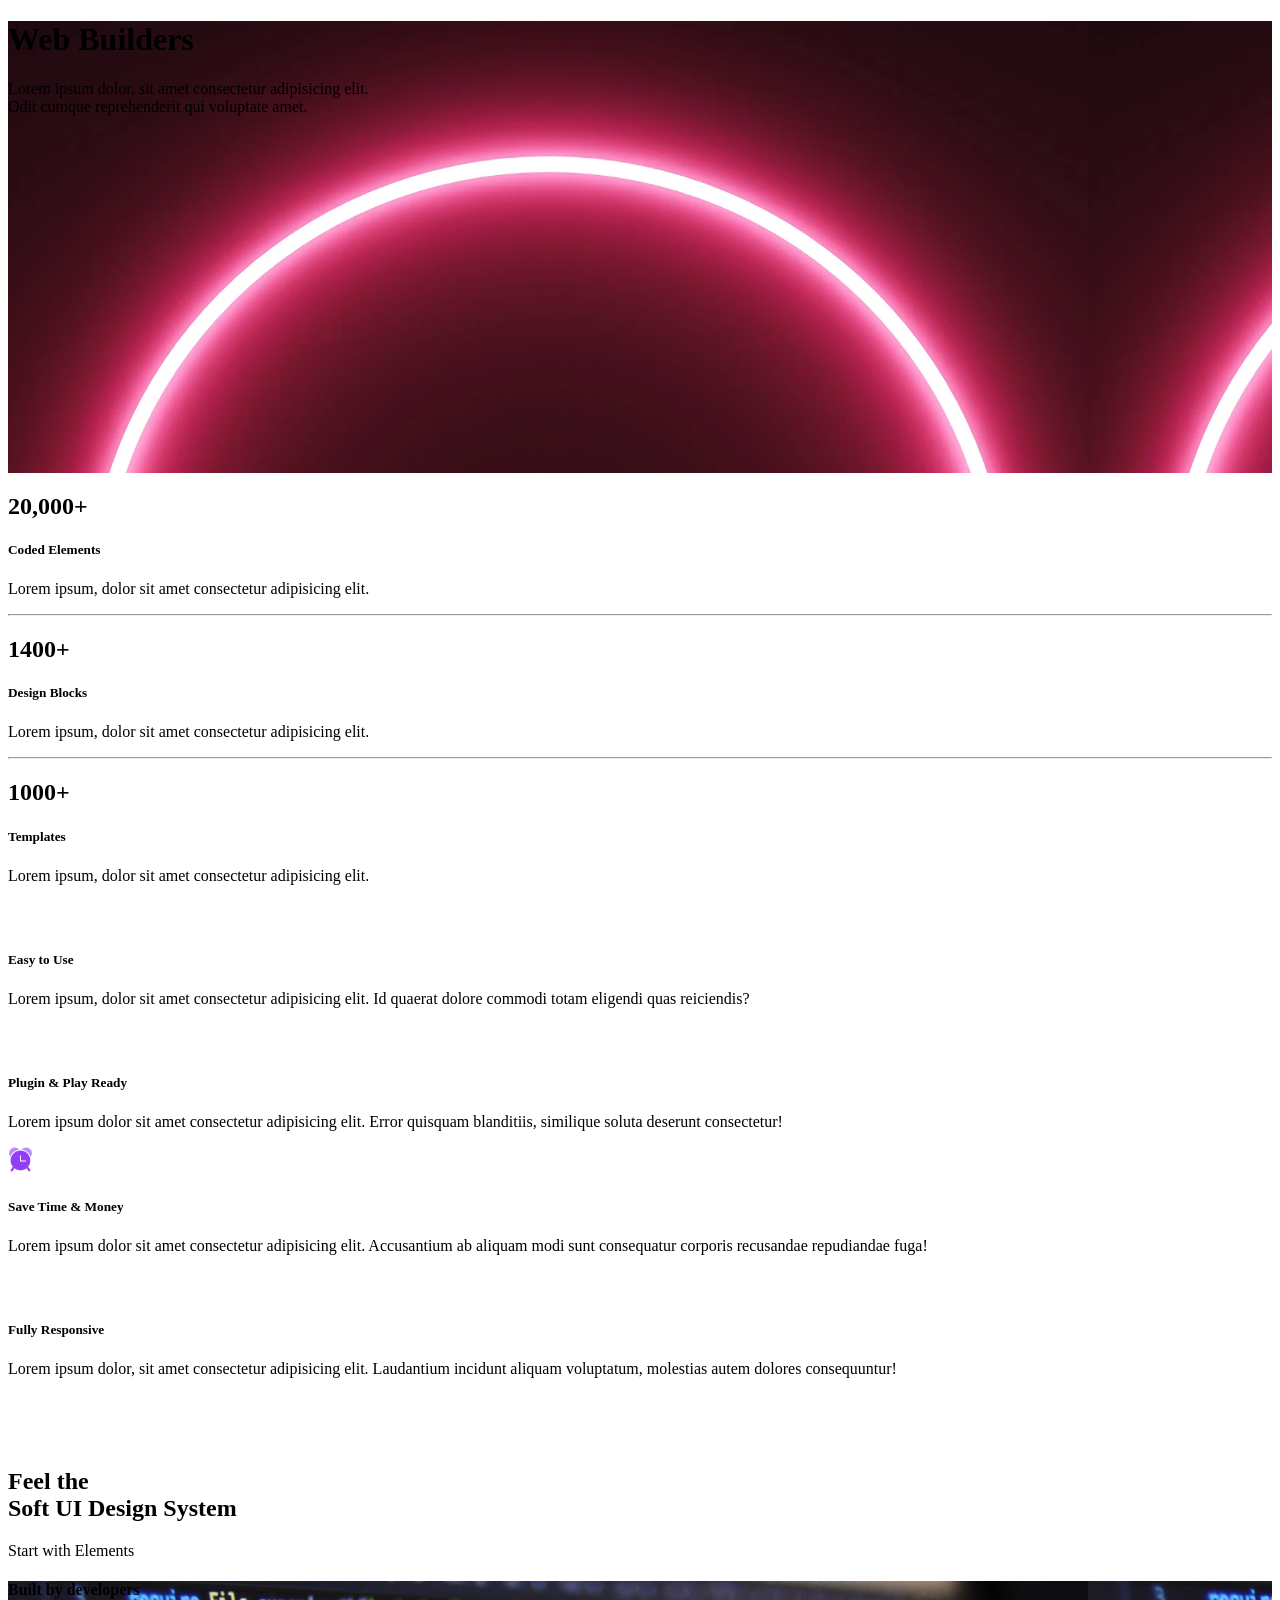
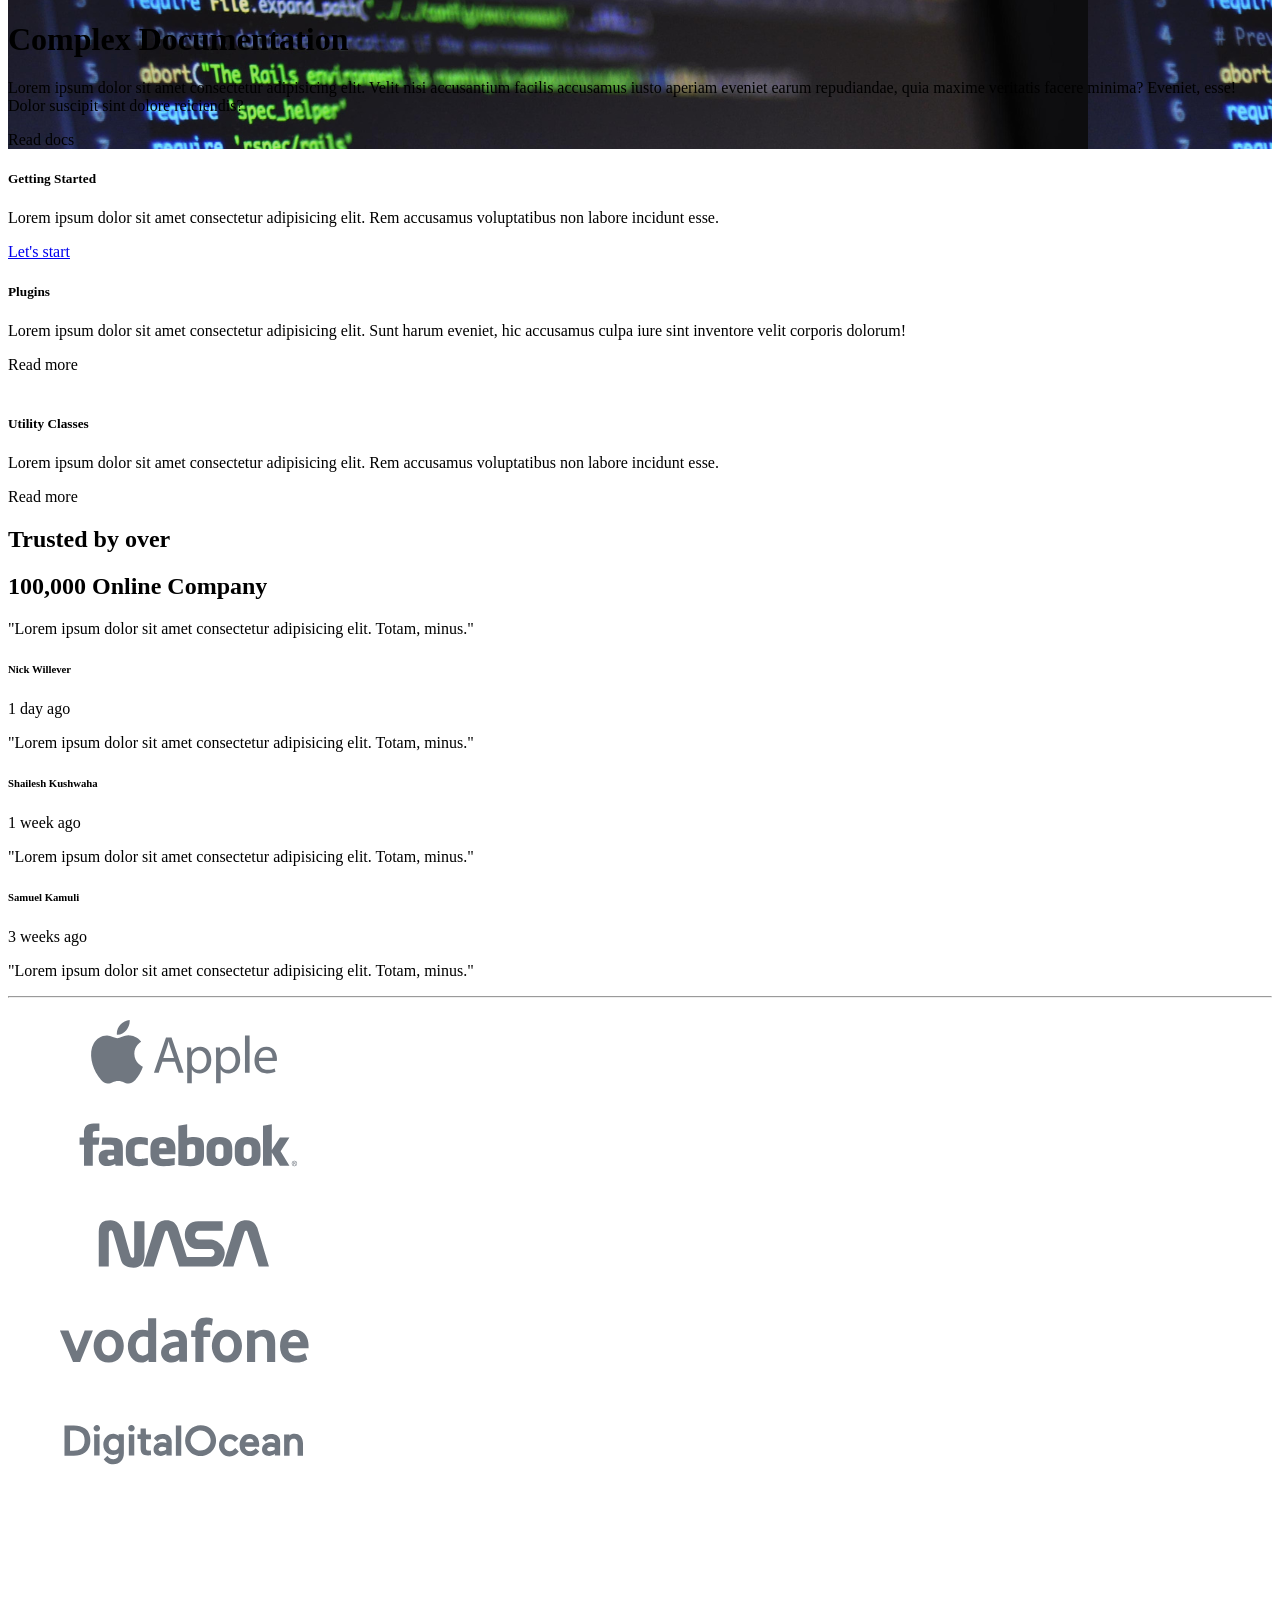
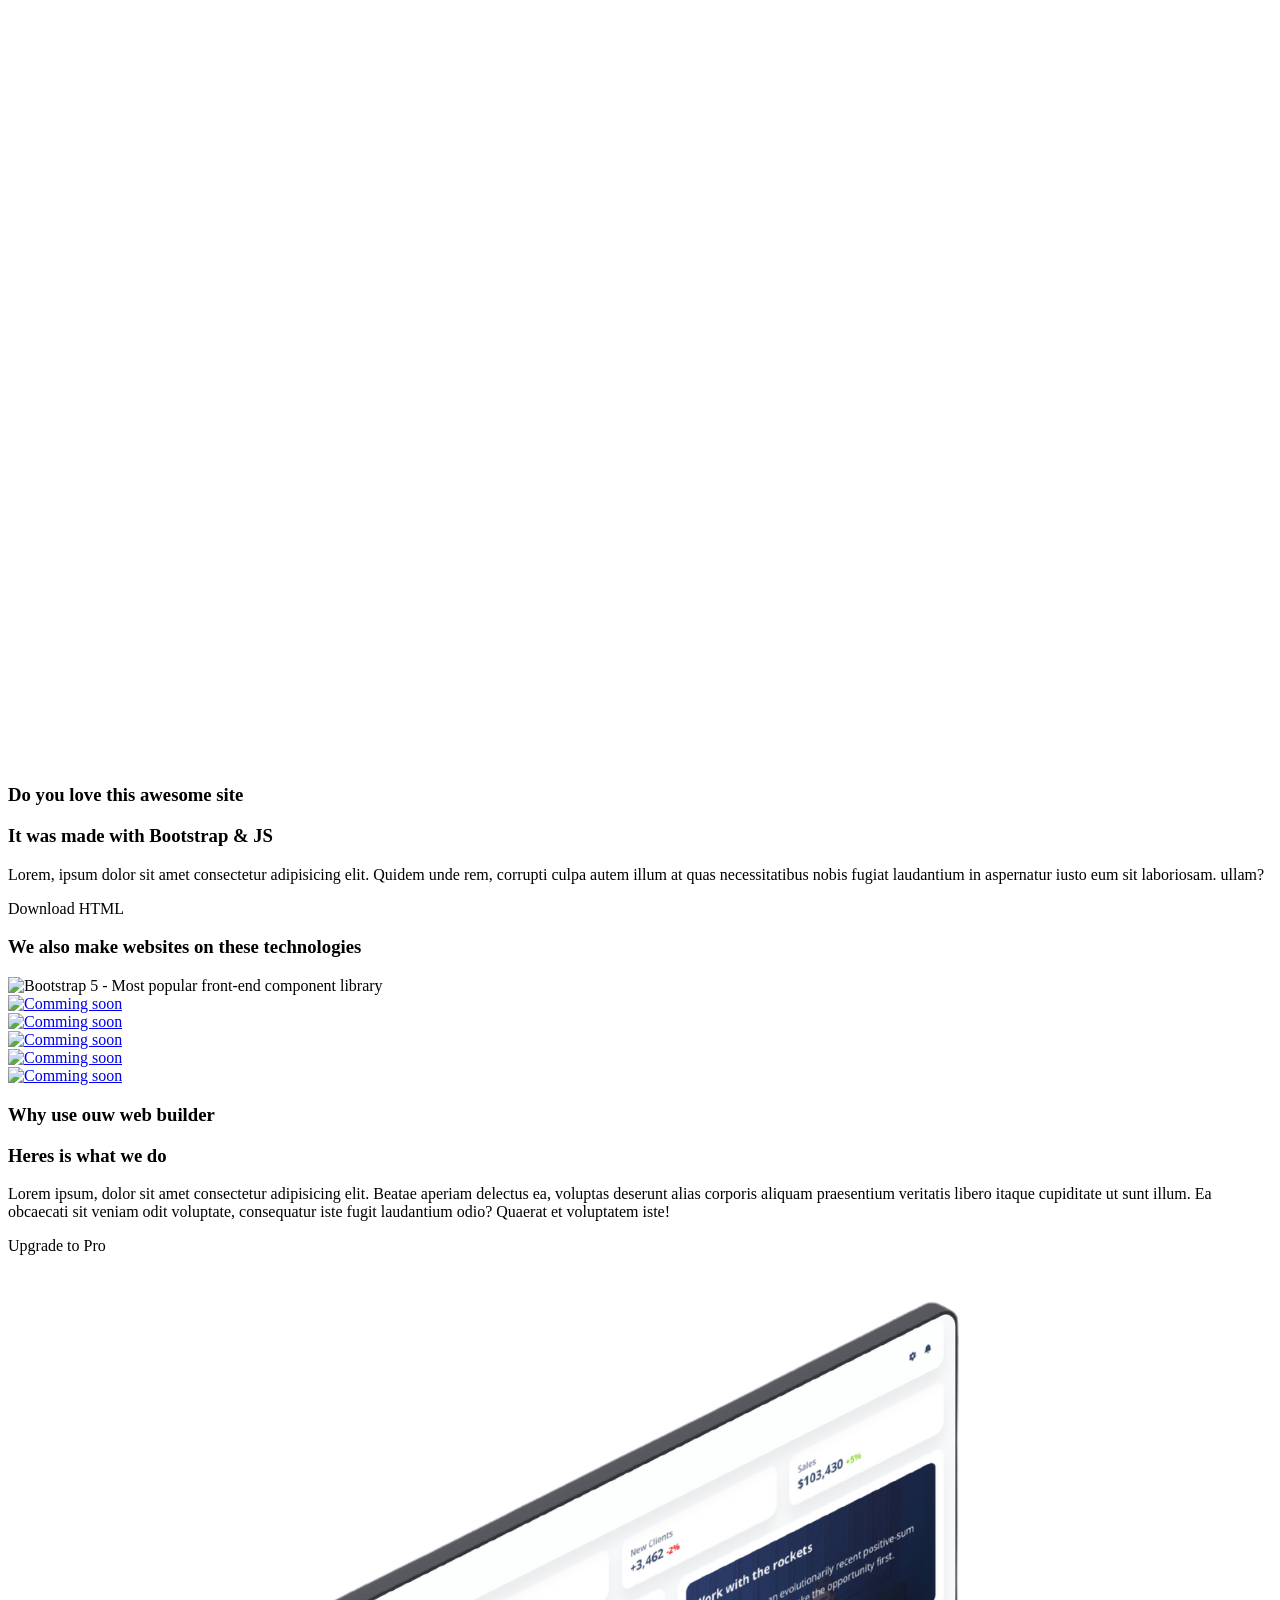
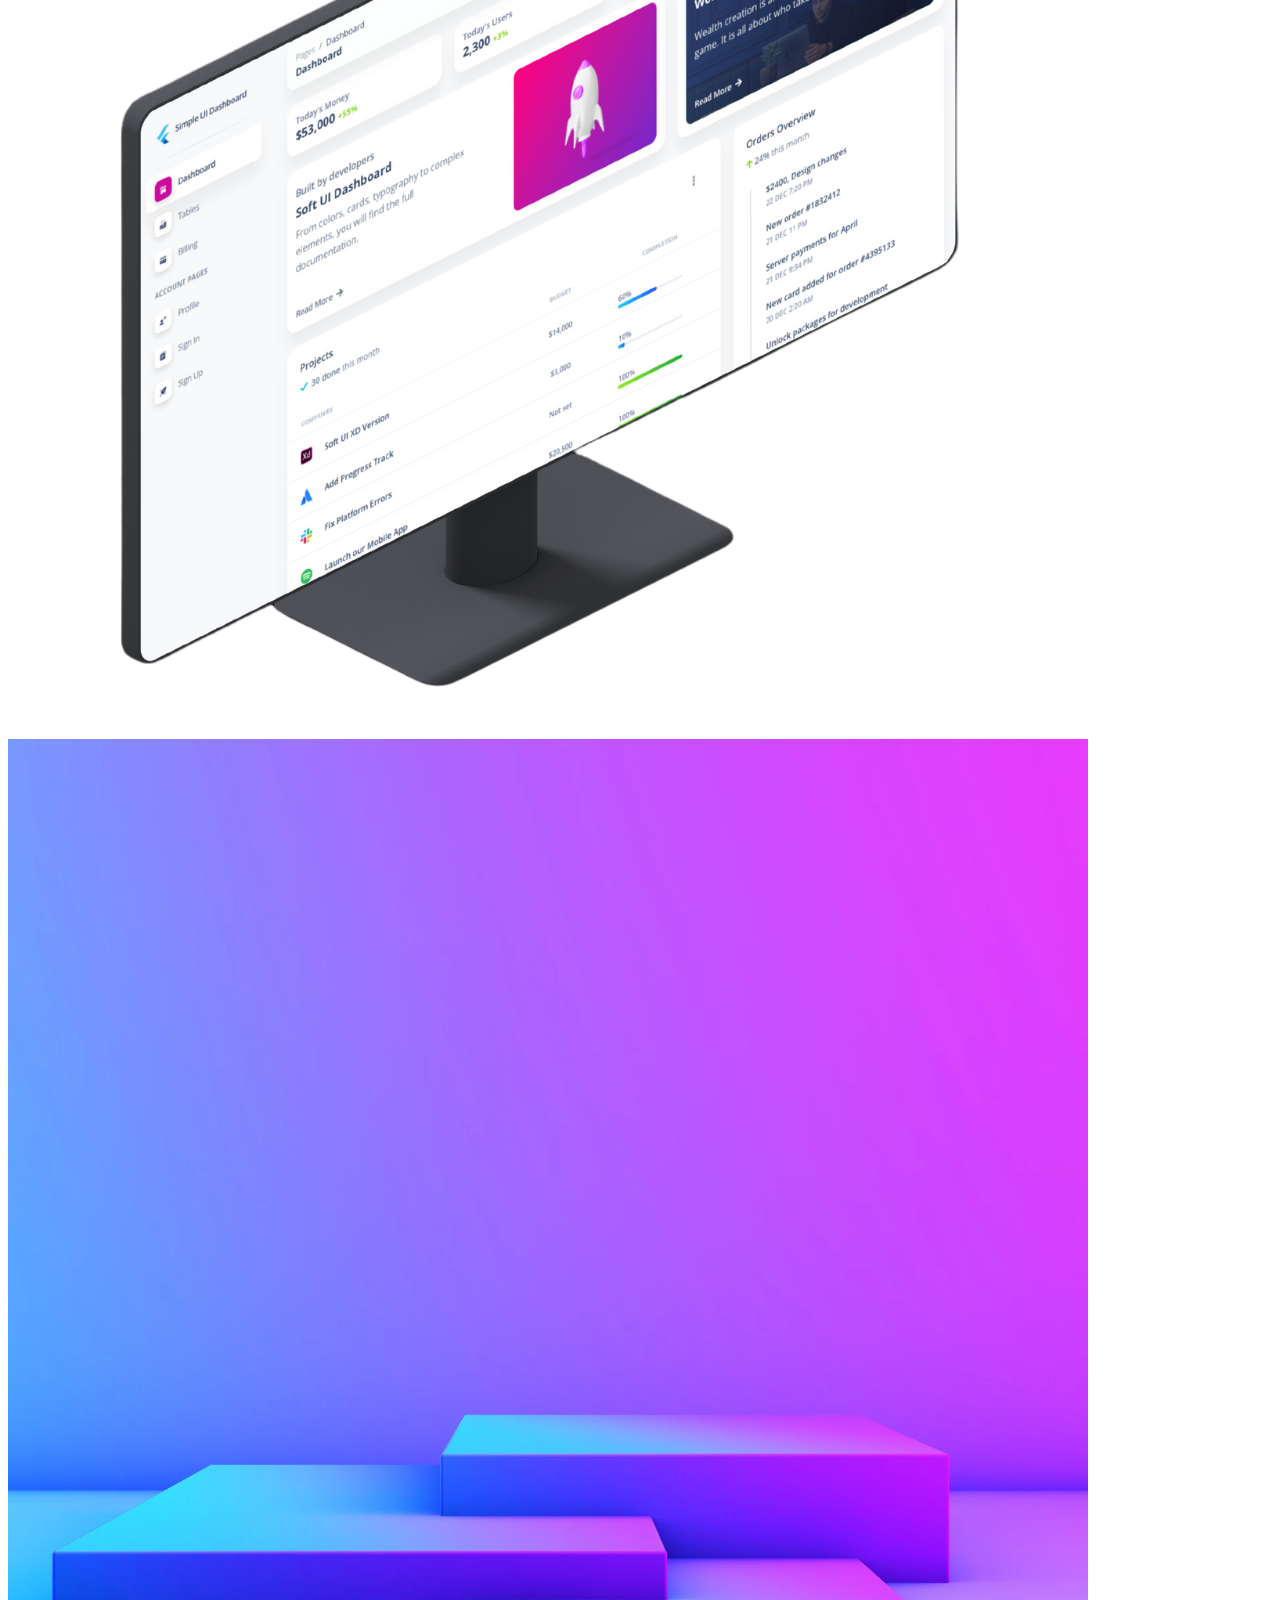
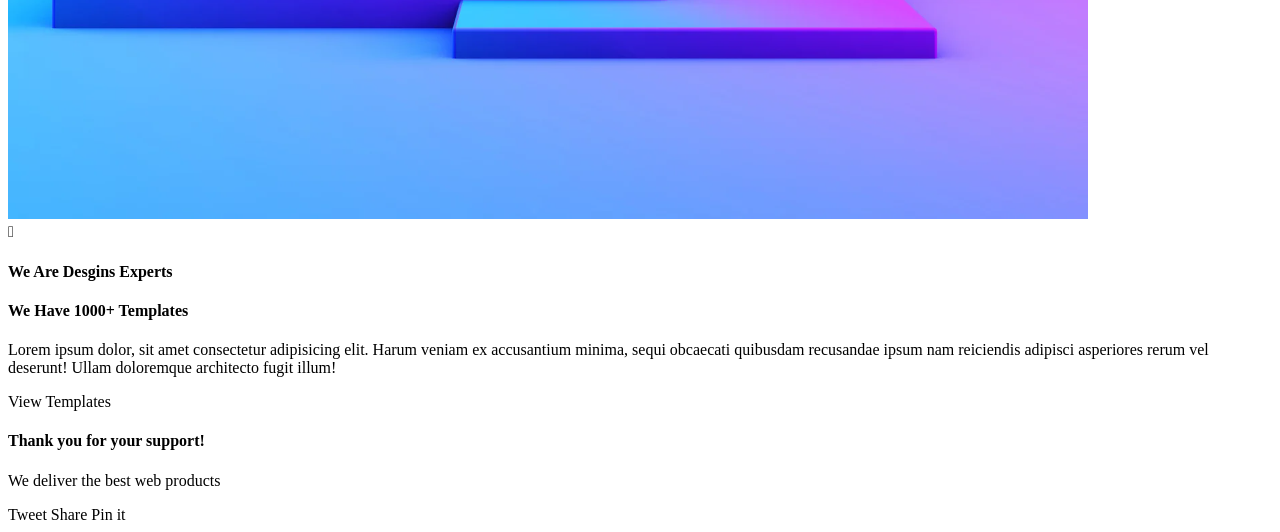
==== commit 46ca8bbe: "small fix" ====
--- a/index.html
+++ b/index.html
@@ -7,9 +7,7 @@
   <link rel="apple-touch-icon" sizes="76x76" href="apple-icon.png">
   <link rel="icon" type="image/png" href="favicon.png">
 
-  <title>
-    Home
-  </title>
+  <title>Home</title>
 
 
 
@@ -28,7 +26,7 @@
 
 
 
-  <link id="pagestyle" href="styles.css" rel="stylesheet" />
+  <link id="pagestyle" href="style.css" rel="stylesheet" />
 
 
 
@@ -57,7 +55,6 @@
           <defs>
             <path id="gentle-wave" d="M-160 44c30 0 58-18 88-18s 58 18 88 18 58-18 88-18 58 18 88 18 v44h-352z" />
           </defs>
-          
         </svg>
       </div>
     </div>
@@ -71,25 +68,25 @@
           <div class="row">
             <div class="col-md-4 position-relative">
               <div class="p-3 text-center">
-                <h1 class="text-gradient text-primary"><span id="state1" countTo="70">0</span>+</h1>
+                <h1 class="text-gradient text-primary"><span id="state1" countTo="70">20,000</span>+</h1>
                 <h5 class="mt-3">Coded Elements</h5>
-                <p class="text-sm">From buttons, to inputs, navbars, alerts or cards, you are covered</p>
+                <p class="text-sm">Lorem ipsum, dolor sit amet consectetur adipisicing elit.</p>
               </div>
               <hr class="vertical dark">
             </div>
             <div class="col-md-4 position-relative">
               <div class="p-3 text-center">
-                <h1 class="text-gradient text-primary"> <span id="state2" countTo="15">0</span>+</h1>
+                <h1 class="text-gradient text-primary"> <span id="state2" countTo="15">1400</span>+</h1>
                 <h5 class="mt-3">Design Blocks</h5>
-                <p class="text-sm">Mix the sections, change the colors and unleash your creativity</p>
+                <p class="text-sm">Lorem ipsum, dolor sit amet consectetur adipisicing elit.</p>
               </div>
               <hr class="vertical dark">
             </div>
             <div class="col-md-4">
               <div class="p-3 text-center">
-                <h1 class="text-gradient text-primary" id="state3" countTo="4">0</h1>
-                <h5 class="mt-3">Pages</h5>
-                <p class="text-sm">Save 3-4 weeks of work when you use our pre-made pages for your website</p>
+                <h1 class="text-gradient text-primary" id="state3" countTo="4">1000+</h1>
+                <h5 class="mt-3">Templates</h5>
+                <p class="text-sm">Lorem ipsum, dolor sit amet consectetur adipisicing elit.</p>
               </div>
             </div>
           </div>
@@ -121,8 +118,8 @@
                     </g>
                 </svg>
                 </div>
-                <h5 class="font-weight-bolder mt-3">Full Documentation</h5>
-                <p class="pe-5">Built by developers for developers. Check the foundation and you will find everything inside our documentation.</p>
+                <h5 class="font-weight-bolder mt-3">Easy to Use</h5>
+                <p class="pe-5">Lorem ipsum, dolor sit amet consectetur adipisicing elit. Id quaerat dolore commodi totam eligendi quas reiciendis?</p>
 
               </div>
             </div>
@@ -144,8 +141,8 @@
                 </svg>
                 </div>
 
-                <h5 class="font-weight-bolder mt-3">Bootstrap 5 Ready</h5>
-                <p class="pe-3">The world’s most popular front-end open source toolkit, featuring Sass variables and mixins.</p>
+                <h5 class="font-weight-bolder mt-3">Plugin & Play Ready</h5>
+                <p class="pe-3">Lorem ipsum dolor sit amet consectetur adipisicing elit. Error quisquam blanditiis, similique soluta deserunt consectetur!</p>
 
               </div>
             </div>
@@ -171,7 +168,7 @@
                 </div>
 
                 <h5 class="font-weight-bolder mt-3">Save Time & Money</h5>
-                <p class="pe-5">Creating your design from scratch with dedicated designers can be very expensive. Start with our Design System.</p>
+                <p class="pe-5">Lorem ipsum dolor sit amet consectetur adipisicing elit. Accusantium ab aliquam modi sunt consequatur corporis recusandae repudiandae fuga!</p>
 
               </div>
             </div>
@@ -194,7 +191,7 @@
                 </div>
 
                 <h5 class="font-weight-bolder mt-3">Fully Responsive</h5>
-                <p class="pe-3">Regardless of the screen size, the website content will naturally fit the given resolution.</p>
+                <p class="pe-3">Lorem ipsum dolor, sit amet consectetur adipisicing elit. Laudantium incidunt aliquam voluptatum, molestias autem dolores consequuntur!</p>
 
               </div>
             </div>
@@ -210,7 +207,7 @@
                     </svg>
                 </div>
                 <h2 class="text-white up mb-0">Feel the <br/> Soft UI Design System</h2>
-                <a href="buttons.html" target="_blank" class="btn btn-outline-white mt-5 up btn-round">Start with Elements</a>
+                <a class="btn btn-outline-white mt-5 up btn-round">Start with Elements</a>
               </div>
             </div>
         </div>
@@ -226,8 +223,8 @@
           <div class="col-lg-6 ms-lg-5">
             <h4 class="text-white mb-0">Built by developers</h4>
             <h1 class="text-white">Complex Documentation</h1>
-            <p class="lead text-white opacity-8">From colors, cards, typography to complex elements, you will find the full documentation. Play with the utility classes and you will create unlimited combinations for our components.</p>
-            <a href="#" class="text-white icon-move-right">
+            <p class="lead text-white opacity-8">Lorem ipsum dolor sit amet consectetur adipisicing elit. Velit nisi accusantium facilis accusamus iusto aperiam eveniet earum repudiandae, quia maxime veritatis facere minima? Eveniet, esse! Dolor suscipit sint dolore reiciendis?</p>
+            <a class="text-white icon-move-right">
               Read docs
               <i class="fas fa-arrow-right text-sm ms-1"></i>
             </a>
@@ -241,27 +238,9 @@
     <div class="row">
       <div class="col-lg-4">
         <div class="info-horizontal bg-gradient-primary border-radius-xl p-5">
-          <div class="icon">
-            <svg class="text-white" width="25px" height="25px" viewBox="0 0 46 43" version="1.1" xmlns="http://www.w3.org/2000/svg" xmlns:xlink="http://www.w3.org/1999/xlink">
-                <title>delivery-fast</title>
-                <g stroke="none" stroke-width="1" fill="none" fill-rule="evenodd">
-                    <g transform="translate(-2320.000000, -741.000000)" fill="#FFFFFF" fill-rule="nonzero">
-                        <g transform="translate(1716.000000, 291.000000)">
-                            <g id="delivery-fast" transform="translate(604.000000, 450.000000)">
-                                <rect class="color-background" opacity="0.601143973" x="0" y="0" width="17.25" height="3.83333333"></rect>
-                                <rect class="color-background" opacity="0.601143973" x="3.83333333" y="7.66666667" width="13.4166667" height="3.83333333"></rect>
-                                <rect class="color-background" opacity="0.601143973" x="7.66666667" y="15.3333333" width="9.58333333" height="3.83333333"></rect>
-                                <rect class="color-background" opacity="0.601888021" x="11.5" y="23" width="5.75" height="3.83333333"></rect>
-                                <path class="color-foreground" d="M44.9400833,19.3679167 L38.0611667,15.9294167 L36.3591667,9.1195 C36.1464167,8.26466667 35.37975,7.66666667 34.5,7.66666667 L31.3854167,7.66666667 L21.0833333,7.66666667 C21.0833333,7.66666667 21.0833333,31.5310833 21.0833333,32.5833333 C21.0833333,33.6355833 21.1810833,34.5 21.1810833,34.5 C21.6640833,38.801 25.2808333,42.1666667 29.7083333,42.1666667 C34.1358333,42.1666667 37.7525833,38.801 38.2355833,34.5 L44.0833333,34.5 C45.1413333,34.5 46,33.6413333 46,32.5833333 L46,21.0833333 C46,20.3569167 45.5898333,19.69375 44.9400833,19.3679167 Z M29.7083333,38.3333333 C27.0671667,38.3333333 24.9166667,36.18475 24.9166667,33.5416667 C24.9166667,30.8985833 27.0671667,28.75 29.7083333,28.75 C32.3495,28.75 34.5,30.8985833 34.5,33.5416667 C34.5,36.18475 32.3495,38.3333333 29.7083333,38.3333333 Z M24.9166667,17.25 L24.9166667,11.5 L33.2426667,11.5 L34.5,17.25 L24.9166667,17.25 Z"></path>
-                            </g>
-                        </g>
-                    </g>
-                </g>
-            </svg>
-          </div>
           <div class="description ps-5">
             <h5 class="text-white">Getting Started</h5>
-            <p class="text-white">Check the possible ways of working with our product and the necessary files for building your own project.</p>
+            <p class="text-white">Lorem ipsum dolor sit amet consectetur adipisicing elit. Rem accusamus voluptatibus non labore incidunt esse.</p>
             <a href="#" class="text-white icon-move-right">
               Let's start
               <i class="fas fa-arrow-right text-sm ms-1"></i>
@@ -271,25 +250,10 @@
       </div>
       <div class="col-lg-4 px-lg-1 mt-lg-0 mt-4">
         <div class="info-horizontal bg-gray-100 border-radius-xl p-5">
-          <div class="icon">
-            <svg class="text-primary" width="25px" height="25px" viewBox="0 0 40 44" version="1.1" xmlns="http://www.w3.org/2000/svg" xmlns:xlink="http://www.w3.org/1999/xlink">
-              <title>document</title>
-              <g stroke="none" stroke-width="1" fill="none" fill-rule="evenodd">
-                <g transform="translate(-1870.000000, -591.000000)" fill="#FFFFFF" fill-rule="nonzero">
-                  <g transform="translate(1716.000000, 291.000000)">
-                    <g transform="translate(154.000000, 300.000000)">
-                      <path class="color-foreground" d="M40,40 L36.3636364,40 L36.3636364,3.63636364 L5.45454545,3.63636364 L5.45454545,0 L38.1818182,0 C39.1854545,0 40,0.814545455 40,1.81818182 L40,40 Z" opacity="0.603585379"></path>
-                      <path class="color-background" d="M30.9090909,7.27272727 L1.81818182,7.27272727 C0.814545455,7.27272727 0,8.08727273 0,9.09090909 L0,41.8181818 C0,42.8218182 0.814545455,43.6363636 1.81818182,43.6363636 L30.9090909,43.6363636 C31.9127273,43.6363636 32.7272727,42.8218182 32.7272727,41.8181818 L32.7272727,9.09090909 C32.7272727,8.08727273 31.9127273,7.27272727 30.9090909,7.27272727 Z M18.1818182,34.5454545 L7.27272727,34.5454545 L7.27272727,30.9090909 L18.1818182,30.9090909 L18.1818182,34.5454545 Z M25.4545455,27.2727273 L7.27272727,27.2727273 L7.27272727,23.6363636 L25.4545455,23.6363636 L25.4545455,27.2727273 Z M25.4545455,20 L7.27272727,20 L7.27272727,16.3636364 L25.4545455,16.3636364 L25.4545455,20 Z"></path>
-                    </g>
-                  </g>
-                </g>
-              </g>
-            </svg>
-          </div>
           <div class="description ps-5">
             <h5>Plugins</h5>
-            <p>Get inspiration and have an overview about the plugins that we used to create the Soft UI Design System.</p>
-            <a href="#" class="text-primary icon-move-right">
+            <p>Lorem ipsum dolor sit amet consectetur adipisicing elit. Sunt harum eveniet, hic accusamus culpa iure sint inventore velit corporis dolorum!</p>
+            <a class="text-primary icon-move-right">
               Read more
               <i class="fas fa-arrow-right text-sm ms-1"></i>
             </a>
@@ -300,24 +264,11 @@
       <div class="col-lg-4 mt-lg-0 mt-4">
         <div class="info-horizontal bg-gray-100 border-radius-xl p-5">
           <div class="icon">
-            <svg class="text-primary" width="25px" height="25px" viewBox="0 0 40 40" version="1.1" xmlns="http://www.w3.org/2000/svg" xmlns:xlink="http://www.w3.org/1999/xlink">
-                <title>ungroup</title>
-                <g stroke="none" stroke-width="1" fill="none" fill-rule="evenodd">
-                    <g transform="translate(-2170.000000, -442.000000)" fill="#FFFFFF" fill-rule="nonzero">
-                        <g transform="translate(1716.000000, 291.000000)">
-                            <g id="ungroup" transform="translate(454.000000, 151.000000)">
-                                <path class="color-background" d="M38.1818182,10.9090909 L32.7272727,10.9090909 L32.7272727,30.9090909 C32.7272727,31.9127273 31.9127273,32.7272727 30.9090909,32.7272727 L10.9090909,32.7272727 L10.9090909,38.1818182 C10.9090909,39.1854545 11.7236364,40 12.7272727,40 L38.1818182,40 C39.1854545,40 40,39.1854545 40,38.1818182 L40,12.7272727 C40,11.7236364 39.1854545,10.9090909 38.1818182,10.9090909 Z"></path>
-                                <path class="color-foreground" d="M27.2727273,29.0909091 L1.81818182,29.0909091 C0.812727273,29.0909091 0,28.2781818 0,27.2727273 L0,1.81818182 C0,0.814545455 0.812727273,0 1.81818182,0 L27.2727273,0 C28.2781818,0 29.0909091,0.814545455 29.0909091,1.81818182 L29.0909091,27.2727273 C29.0909091,28.2781818 28.2781818,29.0909091 27.2727273,29.0909091 Z"></path>
-                            </g>
-                        </g>
-                    </g>
-                </g>
-            </svg>
           </div>
           <div class="description ps-5">
             <h5>Utility Classes</h5>
-            <p>Soft UI Design System is giving you a lot of pre-made elements. For those who want flexibility, we included many utility classes.</p>
-            <a href="#" class="text-primary icon-move-right">
+            <p>Lorem ipsum dolor sit amet consectetur adipisicing elit. Rem accusamus voluptatibus non labore incidunt esse.</p>
+            <a class="text-primary icon-move-right">
               Read more
               <i class="fas fa-arrow-right text-sm ms-1"></i>
             </a>
@@ -335,8 +286,8 @@
       <div class="row">
         <div class="col-lg-6 mx-auto text-center">
           <h2 class="mb-0">Trusted by over</h2>
-          <h2 class="text-gradient text-primary mb-3">1,435,000 web developers</h2>
-          <p class="lead">Our cleints include Fortune 500 companies, startups, universities and governmental institution. </p>
+          <h2 class="text-gradient text-primary mb-3">100,000 Online Company</h2>
+          <p class="lead">"Lorem ipsum dolor sit amet consectetur adipisicing elit. Totam, minus."</p>
         </div>
       </div>
       <div class="row mt-6">
@@ -353,7 +304,7 @@
                   </div>
                 </div>
               </div>
-              <p class="mt-4">"This is an excellent product, the documentation is excellent and helped me get things done more efficiently."</p>
+              <p class="mt-4">"Lorem ipsum dolor sit amet consectetur adipisicing elit. Totam, minus."</p>
               <div class="rating mt-3">
                 <i class="fas fa-star"></i>
                 <i class="fas fa-star"></i>
@@ -399,7 +350,7 @@
                   </div>
                 </div>
               </div>
-              <p class="mt-4">"Great product. Helped me cut the time to set up a site. I used the components within instead of starting from scratch. I highly recommend for developers who want to spend more time on the backend!."</p>
+              <p class="mt-4">"Lorem ipsum dolor sit amet consectetur adipisicing elit. Totam, minus."</p>
               <div class="rating mt-3">
                 <i class="fas fa-star"></i>
                 <i class="fas fa-star"></i>
@@ -440,10 +391,10 @@
       <div class="container py-7 postion-relative z-index-2 position-relative">
         <div class="row">
           <div class="col-md-7 mx-auto text-center">
-            <h3 class="text-white mb-0">Do you love this awesome</h3>
-            <h3 class="text-primary text-gradient mb-4">Design System for Bootstrap 5?</h3>
-            <p class="text-white mb-5">Cause if you do, it can be yours for FREE. Hit the button below to navigate to Creative Tim where you can find the Design System in HTML. Start a new project or give an old Bootstrap project a new look!</p>
-            <a href="#" class="btn btn-primary btn-lg mb-3 mb-sm-0">Download HTML</a>
+            <h3 class="text-white mb-0">Do you love this awesome site</h3>
+            <h3 class="text-primary text-gradient mb-4">It was made with Bootstrap & JS</h3>
+            <p class="text-white mb-5">Lorem, ipsum dolor sit amet consectetur adipisicing elit. Quidem unde rem, corrupti culpa autem illum at quas necessitatibus nobis fugiat laudantium in aspernatur iusto eum sit laboriosam.  ullam?</p>
+            <a class="btn btn-primary btn-lg mb-3 mb-sm-0">Download HTML</a>
           </div>
         </div>
       </div>
@@ -452,10 +403,10 @@
       <div class="row">
         <div class="col-6 mx-auto">
           <div class="text-center">
-            <h3 class="mt-5 mb-4">Available on these technologies</h3>
+            <h3 class="mt-5 mb-4">We also make websites on these technologies</h3>
             <div class="row justify-content-center">
               <div class="col-lg-2 col-4">
-                <a href="#" target="_blank">
+                <a>
                   <img src="https://raw.githubusercontent.com/creativetimofficial/public-assets/master/logos/bootstrap5.jpg" class="img-fluid" data-bs-toggle="tooltip" data-bs-placement="bottom" title="Bootstrap 5 - Most popular front-end component library">
                 </a>
               </div>
@@ -480,7 +431,7 @@
                 </a>
               </div>
               <div class="col-lg-2 col-4">
-                <a href="javascript:;" target="_blank" >
+                <a href="javascript:;">
                   <img src="https://s3.amazonaws.com/creativetim_bucket/tim_static_images/presentation-page/sketch.jpg" class="img-fluid opacity-6" data-bs-toggle="tooltip" data-bs-placement="bottom" title="Comming soon">
                 </a>
               </div>
@@ -496,22 +447,20 @@
     <div class="container">
       <div class="row">
         <div class="col-md-7 col-12 my-auto">
-          <h3 class="text-gradient text-primary mb-0">You liked it and</h3>
-          <h3>Want more?</h3>
+          <h3 class="text-gradient text-primary mb-0">Why use ouw web builder</h3>
+          <h3>Heres is what we do </h3>
           <p class="pe-md-5 mb-4">
-            Most complex and innovative Design System Made by <a href="#" target="_blank">Creative Tim </a> . Check our latest Premium Bootstrap 5 UI Kit.
-
-            Designed for those who like bold elements and beautiful websites. Made of hundred of elements, designed blocks and fully coded pages, Soft UI Design System is ready to help you create stunning websites and webapps.
+            Lorem ipsum, dolor sit amet consectetur adipisicing elit. Beatae aperiam delectus ea, voluptas deserunt alias corporis aliquam praesentium veritatis libero itaque cupiditate ut sunt illum. Ea obcaecati sit veniam odit voluptate, consequatur iste fugit laudantium odio? Quaerat et voluptatem iste!
           </p>
           <div class="github-buttons">
-            <a href="#" target="_blank" rel="nofollow" class="btn bg-gradient-primary mb-5 mb-sm-0">Upgrade to Pro</a>
+            <a  rel="nofollow" class="btn bg-gradient-primary mb-5 mb-sm-0">Upgrade to Pro</a>
             <div class="github-button">
               <span></span>
             </div>
           </div>
         </div>
         <div class="col-md-5 col-12 my-auto">
-          <a href="#">
+          <a>
             <img class="w-100 border-radius-lg shadow-lg" src="computer imge.png" alt="Product Image">
           </a>
         </div>
@@ -535,10 +484,10 @@
               <div class="icon icon-shape bg-gradient-primary rounded-circle shadow text-center mb-4">
                 <i class="ni ni-building"></i>
               </div>
-              <h4 class="text-gradient text-primary mb-0">Special Thanks</h4>
-              <h4 class="mb-4"><a href="https://twitter.com/dnyivn" target="blank" rel="nofollow">3D Images by Danny Ivan</a></h4>
-              <p>We are more than happy to use the great images made by Danny inside Soft UI Design System. They come with a high level of quality and bright colors, fitting perfect with our product's colors.<br><br> Danny is a important designer that is active into the 3D Image space. His war was awarded many times in different categories in Behance, Digital Art or Motion Graphics.</p>
-              <a href="https://www.behance.net/dannyivan" target="blank" rel="nofollow" class="text-dark icon-move-right">Check Danny's work
+              <h4 class="text-gradient text-primary mb-0">We Are Desgins Experts</h4>
+              <h4 class="mb-4"><a rel="nofollow">We Have 1000+ Templates </a></h4>
+              <p>Lorem ipsum dolor, sit amet consectetur adipisicing elit. Harum veniam ex accusantium minima, sequi obcaecati quibusdam recusandae ipsum nam reiciendis adipisci asperiores rerum vel deserunt! Ullam doloremque architecto fugit illum!</p>
+              <a rel="nofollow" class="text-dark icon-move-right">View Templates
                 <i class="fas fa-arrow-right text-sm ms-1"></i>
               </a>
             </div>
@@ -558,13 +507,13 @@
           <p class="lead mb-0">We deliver the best web products</p>
         </div>
         <div class="col-lg-5 me-lg-auto my-lg-auto text-lg-end mt-5">
-          <a href="#" class="btn btn-info mb-0 me-2" target="_blank">
+          <a class="btn btn-info mb-0 me-2" >
             <i class="fab fa-twitter me-1"></i> Tweet
           </a>
-          <a href="#" class="btn btn-primary mb-0 me-2" target="_blank">
+          <a class="btn btn-primary mb-0 me-2" >
             <i class="fab fa-facebook-square me-1"></i> Share
           </a>
-          <a href="#" class="btn btn-dark mb-0 me-2" target="_blank">
+          <a class="btn btn-dark mb-0 me-2" >
             <i class="fab fa-pinterest me-1"></i> Pin it
           </a>
         </div>
@@ -574,3 +523,21 @@
   </body>
 
 </html>
+
+
+
+
+
+
+
+
+
+
+
+
+
+
+
+
+
+<style></style>
--- a/nucleo-icons.css
+++ b/nucleo-icons.css
@@ -1,9 +1,4 @@
-/*--------------------------------
-
-hermes-dashboard-icons Web Font - built using nucleoapp.com
-License - nucleoapp.com/license/
-
--------------------------------- */
+
 @font-face {
   font-family: 'NucleoIcons';
   src: url('../fonts/nucleo-icons.eot');
@@ -12,9 +7,7 @@
   font-style: normal;
 }
 
-/*------------------------
-    base class definition
--------------------------*/
+
 .ni {
   display: inline-block;
   font: normal normal normal 14px/1 NucleoIcons;
@@ -24,9 +17,6 @@
   -moz-osx-font-smoothing: grayscale;
 }
 
-/*------------------------
-  change icon size
--------------------------*/
 .ni-lg {
   font-size: 1.33333333em;
   line-height: 0.75em;
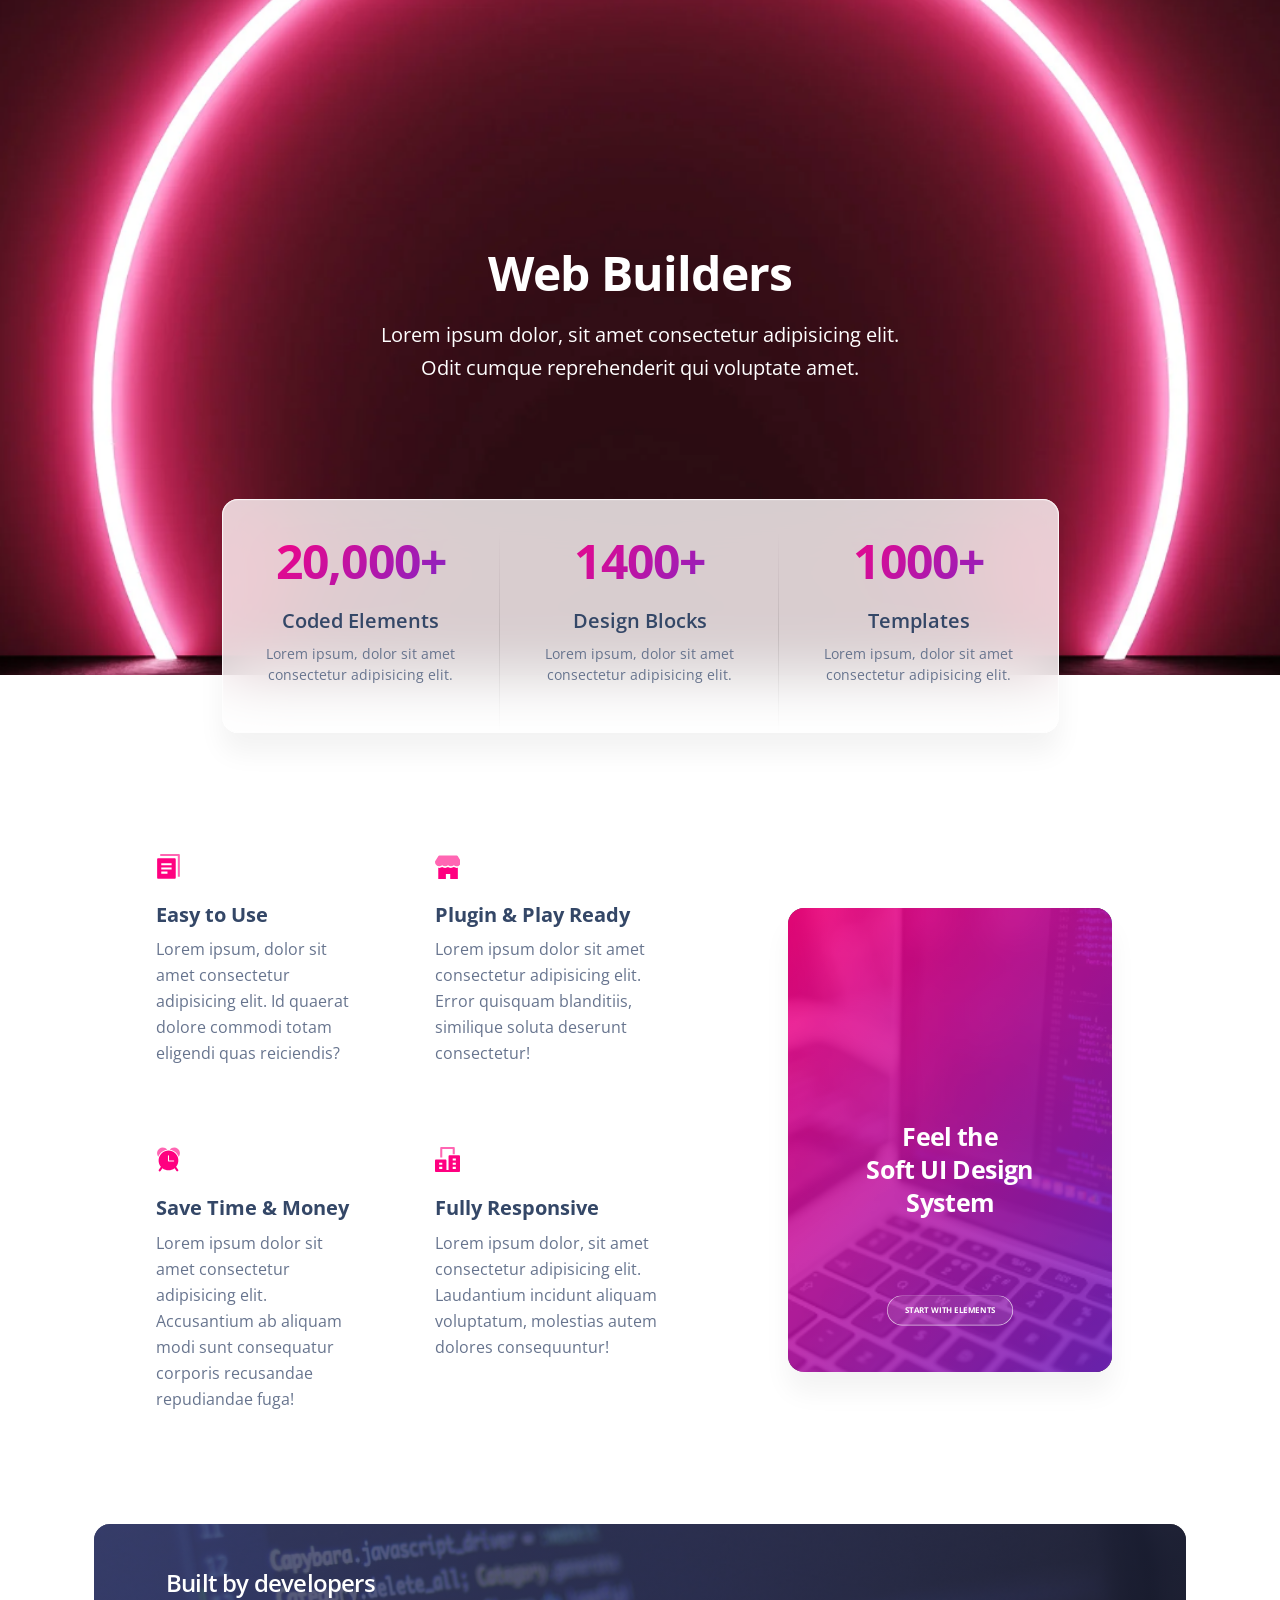
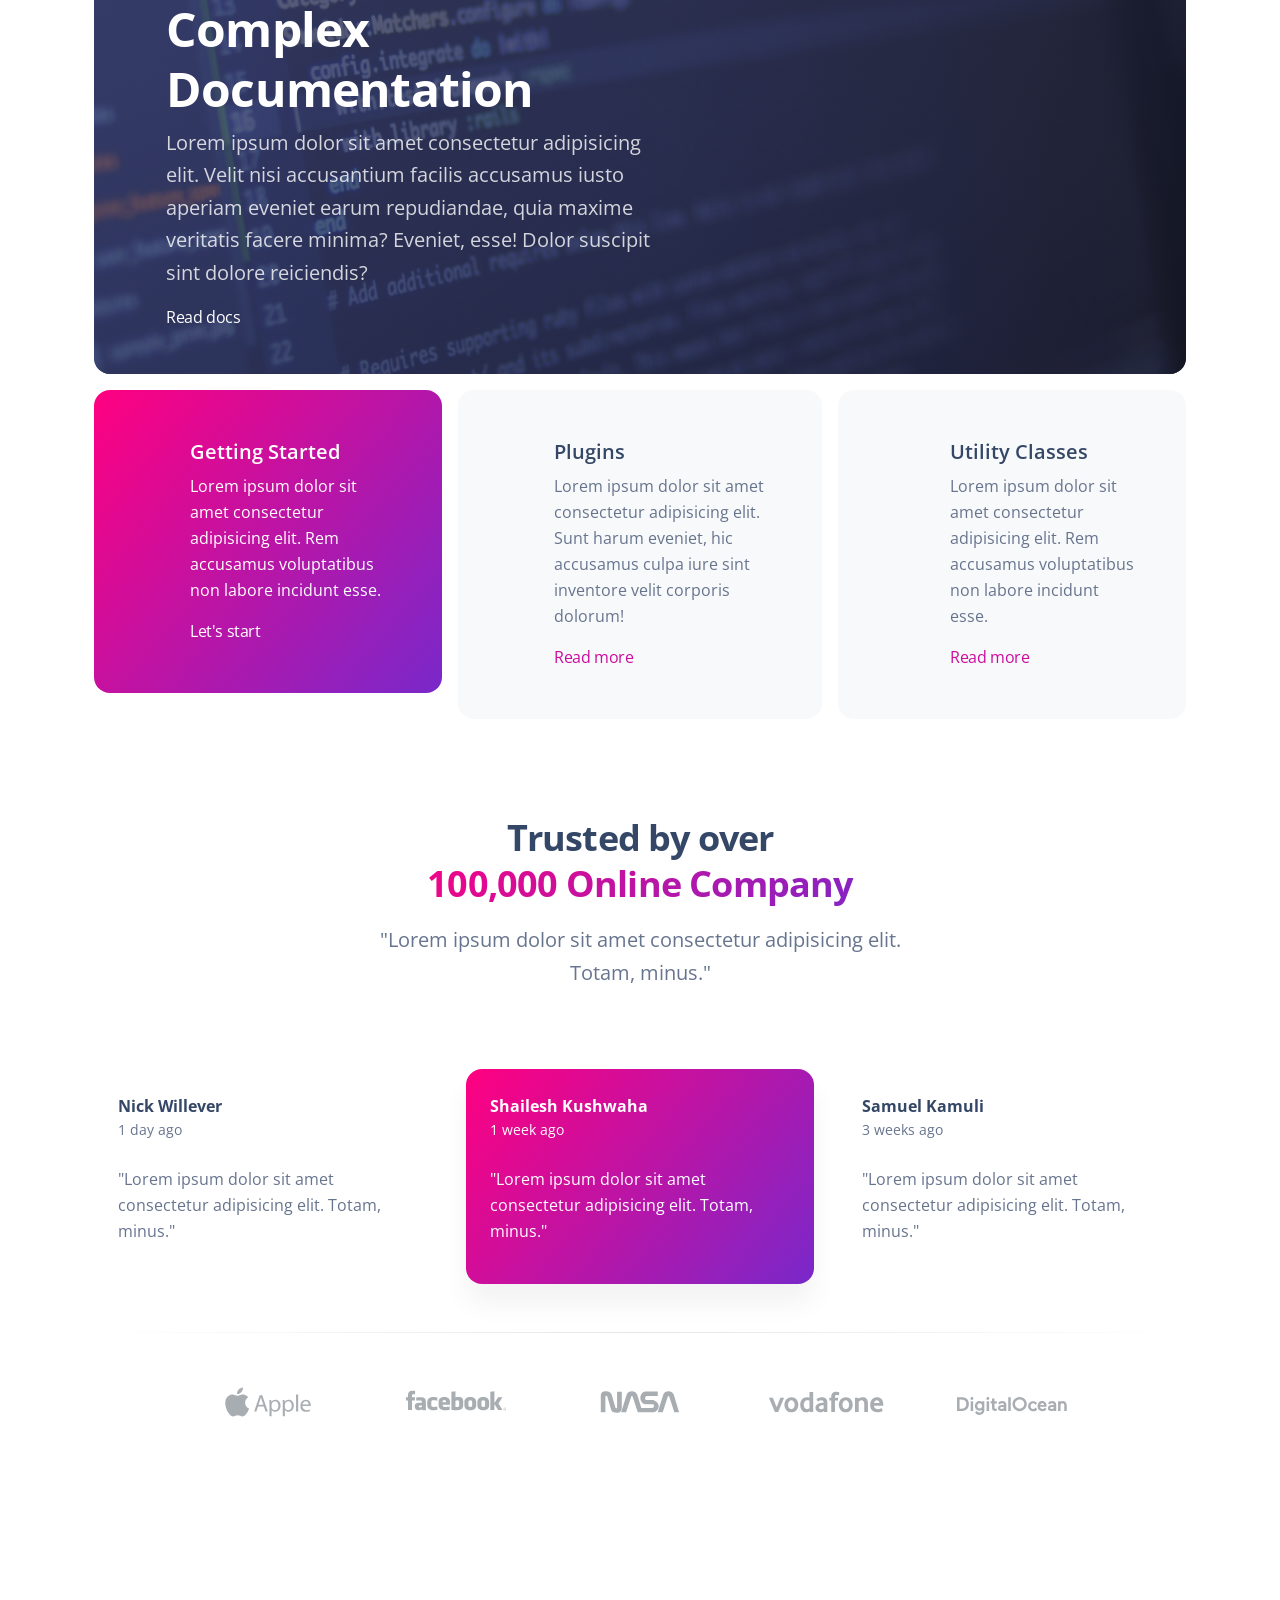
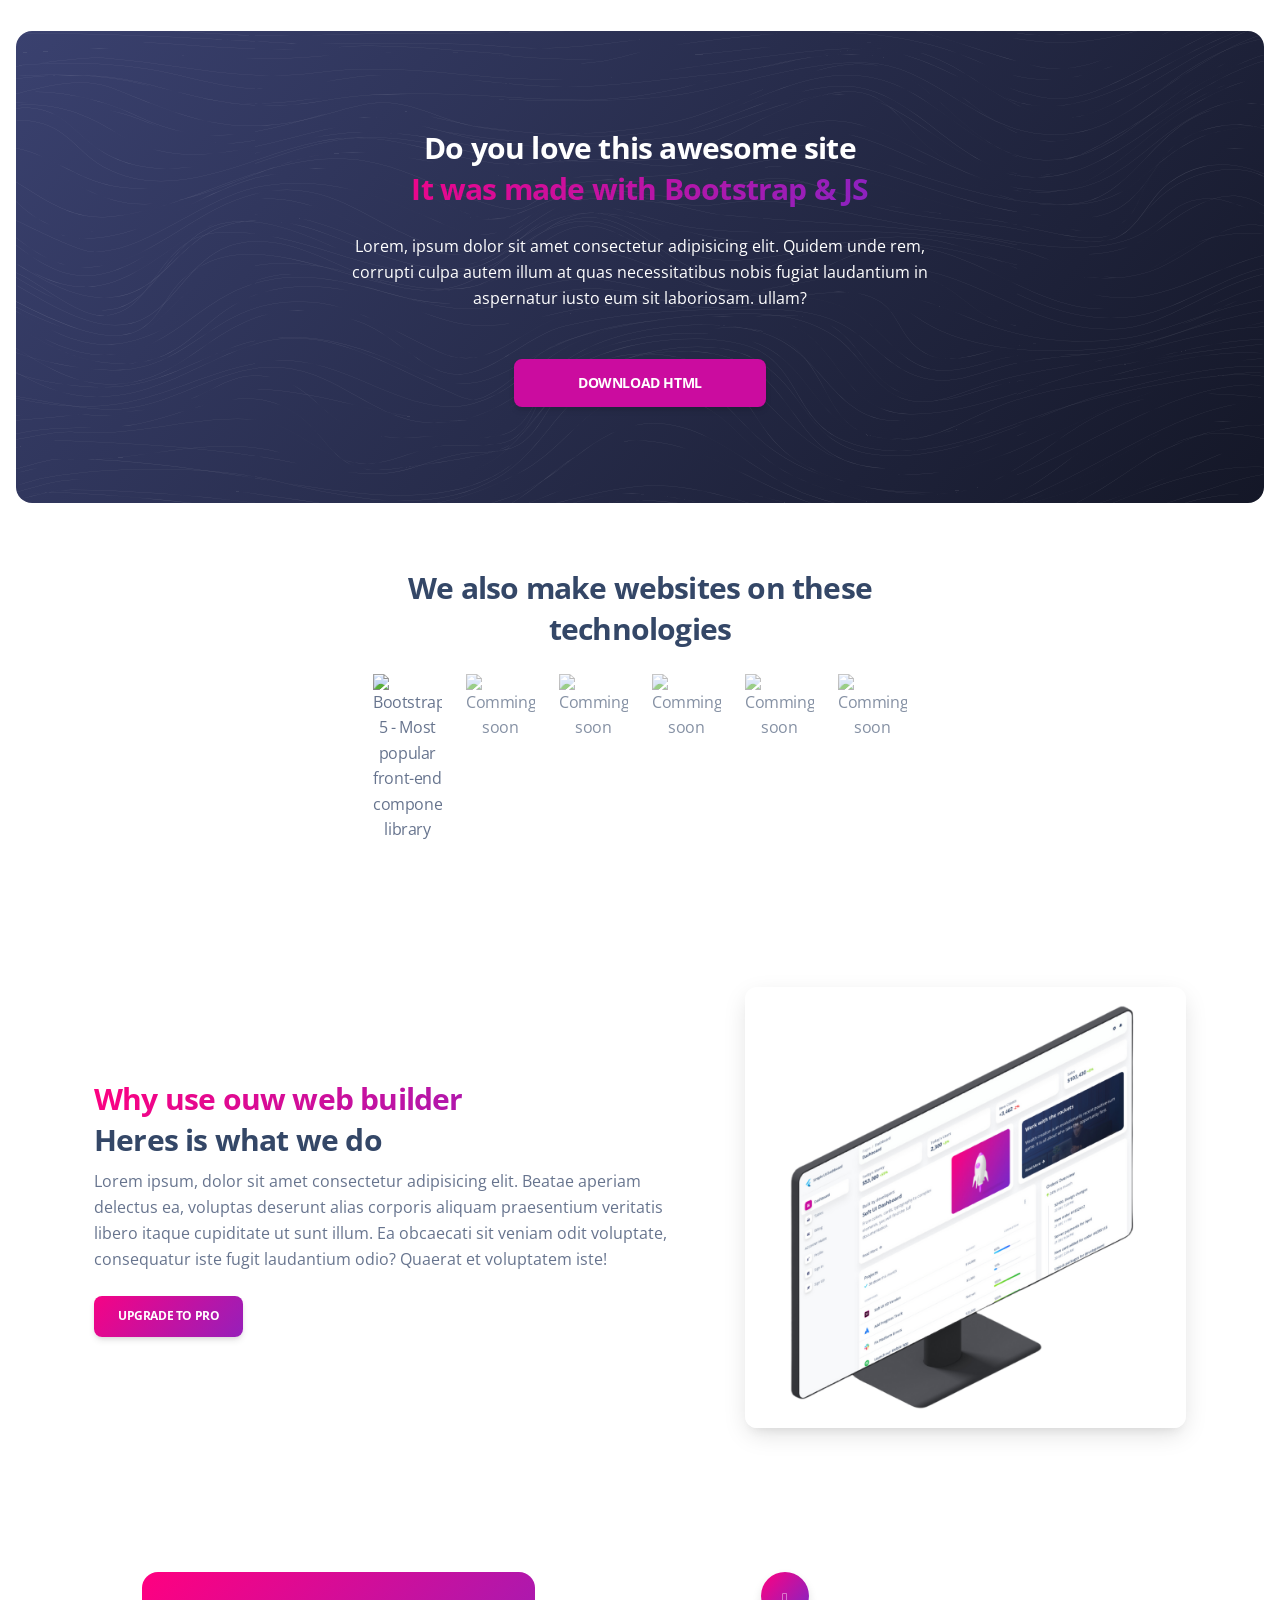
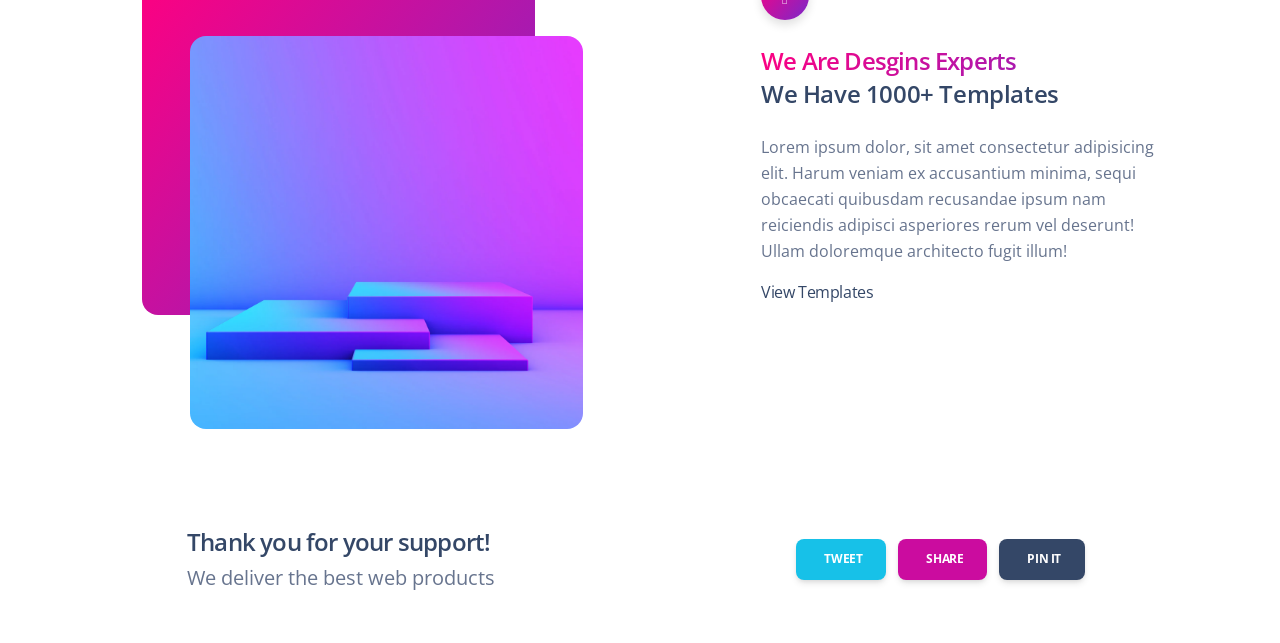
==== commit 434be248: "small fix" ====
--- a/index.html
+++ b/index.html
@@ -25,8 +25,9 @@
   <!-- CSS Files -->
 
 
-
-  <link id="pagestyle" href="style.css" rel="stylesheet" />
+  <link rel="stylesheet" href="styles.css">
+
+  <link id="pagestyle" href="styles.css" rel="stylesheet" />
 
 
 
--- a/styles.css
+++ b/styles.css
@@ -0,0 +1,8763 @@
+:root{
+	--bs-blue:#63B3ED;
+	--bs-indigo:#596CFF;
+	--bs-purple:#6f42c1;
+	--bs-pink:#d63384;
+	--bs-red:#F56565;
+	--bs-orange:#fd7e14;
+	--bs-yellow:#FBD38D;
+	--bs-green:#81E6D9;
+	--bs-teal:#20c997;
+	--bs-cyan:#0dcaf0;
+	--bs-white:#fff;
+	--bs-gray:#6c757d;
+	--bs-gray-dark:#343a40;
+	--bs-gray-100:#f8f9fa;
+	--bs-gray-200:#e9ecef;
+	--bs-gray-300:#dee2e6;
+	--bs-gray-400:#ced4da;
+	--bs-gray-500:#adb5bd;
+	--bs-gray-600:#6c757d;
+	--bs-gray-700:#495057;
+	--bs-gray-800:#343a40;
+	--bs-gray-900:#212529;
+	--bs-primary:#cb0c9f;
+	--bs-secondary:#8392AB;
+	--bs-success:#82d616;
+	--bs-info:#17c1e8;
+	--bs-warning:#fbcf33;
+	--bs-danger:#ea0606;
+	--bs-light:#e9ecef;
+	--bs-dark:#344767;
+	--bs-white:#fff;
+	--bs-primary-rgb:203,12,159;
+	--bs-secondary-rgb:131,146,171;
+	--bs-success-rgb:130,214,22;
+	--bs-info-rgb:23,193,232;
+	--bs-warning-rgb:251,207,51;
+	--bs-danger-rgb:234,6,6;
+	--bs-light-rgb:233,236,239;
+	--bs-dark-rgb:52,71,103;
+	--bs-white-rgb:255,255,255;
+	--bs-white-rgb:255,255,255;
+	--bs-black-rgb:0,0,0;
+	--bs-body-color-rgb:103,116,142;
+	--bs-body-bg-rgb:255,255,255;
+	--bs-font-sans-serif:Open Sans;
+	--bs-font-monospace:SFMono-Regular,Menlo,Monaco,Consolas,"Liberation Mono","Courier New",monospace;
+	--bs-gradient:linear-gradient(180deg, rgba(255, 255, 255, 0.15), rgba(255, 255, 255, 0));
+	--bs-body-font-family:var(--bs-font-sans-serif);
+	--bs-body-font-size:1rem;
+	--bs-body-font-weight:400;
+	--bs-body-line-height:1.5;
+	--bs-body-color:#67748e;
+	--bs-body-bg:#fff;
+	--bs-border-width:1px;
+	--bs-border-style:solid;
+	--bs-border-color:#dee2e6;
+	--bs-border-color-translucent:rgba(0, 0, 0, 0.175);
+	--bs-border-radius:0.375rem;
+	--bs-border-radius-sm:0.25rem;
+	--bs-border-radius-lg:0.75rem;
+	--bs-border-radius-xl:1rem;
+	--bs-border-radius-2xl:1.5rem;
+	--bs-border-radius-pill:50rem;
+	--bs-link-color:#cb0c9f;
+	--bs-link-hover-color:#830866;
+	--bs-code-color:#d63384;
+	--bs-highlight-bg:#fcf8e3
+}
+*,::after,::before{
+	box-sizing:border-box
+}
+@media (prefers-reduced-motion:no-preference){
+	:root{
+		scroll-behavior:smooth
+}
+}
+body{
+	margin:0;
+	font-family:var(--bs-body-font-family);
+	font-size:var(--bs-body-font-size);
+	font-weight:var(--bs-body-font-weight);
+	line-height:var(--bs-body-line-height);
+	color:var(--bs-body-color);
+	text-align:var(--bs-body-text-align);
+	background-color:var(--bs-body-bg);
+	-webkit-text-size-adjust:100%;
+	-webkit-tap-highlight-color:transparent
+}
+hr{
+	margin:1rem 0;
+	color:inherit;
+	border:0;
+	border-top:1px solid;
+	opacity:.25
+}
+.h1,.h2,.h3,.h4,.h5,.h6,h1,h2,h3,h4,h5,h6{
+	margin-top:0;
+	margin-bottom:.5rem;
+	font-weight:400;
+	line-height:1.2;
+	color:#344767
+}
+.h1,h1{
+	font-size:calc(1.425rem + 2.1vw)
+}
+@media (min-width:1200px){
+	.h1,h1{
+		font-size:3rem
+}
+}
+.h2,h2{
+	font-size:calc(1.35rem + 1.2vw)
+}
+@media (min-width:1200px){
+	.h2,h2{
+		font-size:2.25rem
+}
+}
+.h3,h3{
+	font-size:calc(1.3125rem + .75vw)
+}
+@media (min-width:1200px){
+	.h3,h3{
+		font-size:1.875rem
+}
+}
+.h4,h4{
+	font-size:calc(1.275rem + .3vw)
+}
+@media (min-width:1200px){
+	.h4,h4{
+		font-size:1.5rem
+}
+}
+.h5,h5{
+	font-size:1.25rem
+}
+.h6,h6{
+	font-size:1rem
+}
+p{
+	margin-top:0;
+	margin-bottom:1rem
+}
+a{
+	color:var(--bs-link-color);
+	text-decoration:none
+}
+a:hover{
+	color:var(--bs-link-hover-color);
+	text-decoration:none
+}
+a:not([href]):not([class]),a:not([href]):not([class]):hover{
+	color:inherit;
+	text-decoration:none
+}
+pre{
+	font-family:var(--bs-font-monospace);
+	font-size:1em
+}
+pre{
+	display:block;
+	margin-top:0;
+	margin-bottom:1rem;
+	overflow:auto;
+	font-size:.875em
+}
+img,svg{
+	vertical-align:middle
+}
+button{
+	border-radius:0
+}
+button:focus:not(:focus-visible){
+	outline:0
+}
+button{
+	margin:0;
+	font-family:inherit;
+	font-size:inherit;
+	line-height:inherit
+}
+button{
+	text-transform:none
+}
+[role=button]{
+	cursor:pointer
+}
+[list]:not([type=date]):not([type=datetime-local]):not([type=month]):not([type=week]):not([type=time])::-webkit-calendar-picker-indicator{
+	display:none!important
+}
+[type=button],[type=reset],[type=submit],button{
+	-webkit-appearance:button
+}
+[type=button]:not(:disabled),[type=reset]:not(:disabled),[type=submit]:not(:disabled),button:not(:disabled){
+	cursor:pointer
+}
+::-moz-focus-inner{
+	padding:0;
+	border-style:none
+}
+::-webkit-datetime-edit-day-field,::-webkit-datetime-edit-fields-wrapper,::-webkit-datetime-edit-hour-field,::-webkit-datetime-edit-minute,::-webkit-datetime-edit-month-field,::-webkit-datetime-edit-text,::-webkit-datetime-edit-year-field{
+	padding:0
+}
+::-webkit-inner-spin-button{
+	height:auto
+}
+[type=search]{
+	outline-offset:-2px;
+	-webkit-appearance:textfield
+}
+::-webkit-search-decoration{
+	-webkit-appearance:none
+}
+::-webkit-color-swatch-wrapper{
+	padding:0
+}
+::file-selector-button{
+	font:inherit;
+	-webkit-appearance:button
+}
+[hidden]{
+	display:none!important
+}
+.lead{
+	font-size:1.25rem;
+	font-weight:400
+}
+.img-fluid{
+	max-width:100%;
+	height:auto
+}
+.container,.container-fluid,.container-lg,.container-md,.container-sm,.container-xl{
+	--bs-gutter-x:1.5rem;
+	--bs-gutter-y:0;
+	width:100%;
+	padding-right:calc(var(--bs-gutter-x) * .5);
+	padding-left:calc(var(--bs-gutter-x) * .5);
+	margin-right:auto;
+	margin-left:auto
+}
+@media (min-width:576px){
+	.container,.container-sm{
+		max-width:540px
+}
+}
+@media (min-width:768px){
+	.container,.container-md,.container-sm{
+		max-width:720px
+}
+}
+@media (min-width:992px){
+	.container,.container-lg,.container-md,.container-sm{
+		max-width:960px
+}
+}
+@media (min-width:1200px){
+	.container,.container-lg,.container-md,.container-sm,.container-xl{
+		max-width:1140px
+}
+}
+@media (min-width:1400px){
+	.container,.container-lg,.container-md,.container-sm,.container-xl{
+		max-width:1320px
+}
+}
+.row{
+	--bs-gutter-x:1.5rem;
+	--bs-gutter-y:0;
+	display:flex;
+	flex-wrap:wrap;
+	margin-top:calc(-1 * var(--bs-gutter-y));
+	margin-right:calc(-.5 * var(--bs-gutter-x));
+	margin-left:calc(-.5 * var(--bs-gutter-x))
+}
+.row>*{
+	flex-shrink:0;
+	width:100%;
+	max-width:100%;
+	padding-right:calc(var(--bs-gutter-x) * .5);
+	padding-left:calc(var(--bs-gutter-x) * .5);
+	margin-top:var(--bs-gutter-y)
+}
+.col{
+	flex:1 0 0%
+}
+.col-auto{
+	flex:0 0 auto;
+	width:auto
+}
+.col-1{
+	flex:0 0 auto;
+	width:8.333333%
+}
+.col-2{
+	flex:0 0 auto;
+	width:16.666667%
+}
+.col-3{
+	flex:0 0 auto;
+	width:25%
+}
+.col-4{
+	flex:0 0 auto;
+	width:33.333333%
+}
+.col-5{
+	flex:0 0 auto;
+	width:41.666667%
+}
+.col-6{
+	flex:0 0 auto;
+	width:50%
+}
+.col-7{
+	flex:0 0 auto;
+	width:58.333333%
+}
+.col-8{
+	flex:0 0 auto;
+	width:66.666667%
+}
+.col-9{
+	flex:0 0 auto;
+	width:75%
+}
+.col-10{
+	flex:0 0 auto;
+	width:83.333333%
+}
+.col-11{
+	flex:0 0 auto;
+	width:91.666667%
+}
+.col-12{
+	flex:0 0 auto;
+	width:100%
+}
+.g-0{
+	--bs-gutter-x:0
+}
+.g-0{
+	--bs-gutter-y:0
+}
+.g-1{
+	--bs-gutter-x:0.25rem
+}
+.g-1{
+	--bs-gutter-y:0.25rem
+}
+.g-2{
+	--bs-gutter-x:0.5rem
+}
+.g-2{
+	--bs-gutter-y:0.5rem
+}
+.g-3{
+	--bs-gutter-x:1rem
+}
+.g-3{
+	--bs-gutter-y:1rem
+}
+.g-4{
+	--bs-gutter-x:1.5rem
+}
+.g-4{
+	--bs-gutter-y:1.5rem
+}
+.g-5{
+	--bs-gutter-x:3rem
+}
+.g-5{
+	--bs-gutter-y:3rem
+}
+.g-6{
+	--bs-gutter-x:4rem
+}
+.g-6{
+	--bs-gutter-y:4rem
+}
+.g-7{
+	--bs-gutter-x:6rem
+}
+.g-7{
+	--bs-gutter-y:6rem
+}
+.g-8{
+	--bs-gutter-x:8rem
+}
+.g-8{
+	--bs-gutter-y:8rem
+}
+.g-9{
+	--bs-gutter-x:10rem
+}
+.g-9{
+	--bs-gutter-y:10rem
+}
+.g-10{
+	--bs-gutter-x:12rem
+}
+.g-10{
+	--bs-gutter-y:12rem
+}
+.g-11{
+	--bs-gutter-x:14rem
+}
+.g-11{
+	--bs-gutter-y:14rem
+}
+.g-12{
+	--bs-gutter-x:16rem
+}
+.g-12{
+	--bs-gutter-y:16rem
+}
+@media (min-width:576px){
+	.col-sm{
+		flex:1 0 0%
+}
+	.col-sm-auto{
+		flex:0 0 auto;
+		width:auto
+}
+	.col-sm-1{
+		flex:0 0 auto;
+		width:8.333333%
+}
+	.col-sm-2{
+		flex:0 0 auto;
+		width:16.666667%
+}
+	.col-sm-3{
+		flex:0 0 auto;
+		width:25%
+}
+	.col-sm-4{
+		flex:0 0 auto;
+		width:33.333333%
+}
+	.col-sm-5{
+		flex:0 0 auto;
+		width:41.666667%
+}
+	.col-sm-6{
+		flex:0 0 auto;
+		width:50%
+}
+	.col-sm-7{
+		flex:0 0 auto;
+		width:58.333333%
+}
+	.col-sm-8{
+		flex:0 0 auto;
+		width:66.666667%
+}
+	.col-sm-9{
+		flex:0 0 auto;
+		width:75%
+}
+	.col-sm-10{
+		flex:0 0 auto;
+		width:83.333333%
+}
+	.col-sm-11{
+		flex:0 0 auto;
+		width:91.666667%
+}
+	.col-sm-12{
+		flex:0 0 auto;
+		width:100%
+}
+	.g-sm-0{
+		--bs-gutter-x:0
+}
+	.g-sm-0{
+		--bs-gutter-y:0
+}
+	.g-sm-1{
+		--bs-gutter-x:0.25rem
+}
+	.g-sm-1{
+		--bs-gutter-y:0.25rem
+}
+	.g-sm-2{
+		--bs-gutter-x:0.5rem
+}
+	.g-sm-2{
+		--bs-gutter-y:0.5rem
+}
+	.g-sm-3{
+		--bs-gutter-x:1rem
+}
+	.g-sm-3{
+		--bs-gutter-y:1rem
+}
+	.g-sm-4{
+		--bs-gutter-x:1.5rem
+}
+	.g-sm-4{
+		--bs-gutter-y:1.5rem
+}
+	.g-sm-5{
+		--bs-gutter-x:3rem
+}
+	.g-sm-5{
+		--bs-gutter-y:3rem
+}
+	.g-sm-6{
+		--bs-gutter-x:4rem
+}
+	.g-sm-6{
+		--bs-gutter-y:4rem
+}
+	.g-sm-7{
+		--bs-gutter-x:6rem
+}
+	.g-sm-7{
+		--bs-gutter-y:6rem
+}
+	.g-sm-8{
+		--bs-gutter-x:8rem
+}
+	.g-sm-8{
+		--bs-gutter-y:8rem
+}
+	.g-sm-9{
+		--bs-gutter-x:10rem
+}
+	.g-sm-9{
+		--bs-gutter-y:10rem
+}
+	.g-sm-10{
+		--bs-gutter-x:12rem
+}
+	.g-sm-10{
+		--bs-gutter-y:12rem
+}
+	.g-sm-11{
+		--bs-gutter-x:14rem
+}
+	.g-sm-11{
+		--bs-gutter-y:14rem
+}
+	.g-sm-12{
+		--bs-gutter-x:16rem
+}
+	.g-sm-12{
+		--bs-gutter-y:16rem
+}
+}
+@media (min-width:768px){
+	.col-md{
+		flex:1 0 0%
+}
+	.col-md-auto{
+		flex:0 0 auto;
+		width:auto
+}
+	.col-md-1{
+		flex:0 0 auto;
+		width:8.333333%
+}
+	.col-md-2{
+		flex:0 0 auto;
+		width:16.666667%
+}
+	.col-md-3{
+		flex:0 0 auto;
+		width:25%
+}
+	.col-md-4{
+		flex:0 0 auto;
+		width:33.333333%
+}
+	.col-md-5{
+		flex:0 0 auto;
+		width:41.666667%
+}
+	.col-md-6{
+		flex:0 0 auto;
+		width:50%
+}
+	.col-md-7{
+		flex:0 0 auto;
+		width:58.333333%
+}
+	.col-md-8{
+		flex:0 0 auto;
+		width:66.666667%
+}
+	.col-md-9{
+		flex:0 0 auto;
+		width:75%
+}
+	.col-md-10{
+		flex:0 0 auto;
+		width:83.333333%
+}
+	.col-md-11{
+		flex:0 0 auto;
+		width:91.666667%
+}
+	.col-md-12{
+		flex:0 0 auto;
+		width:100%
+}
+	.g-md-0{
+		--bs-gutter-x:0
+}
+	.g-md-0{
+		--bs-gutter-y:0
+}
+	.g-md-1{
+		--bs-gutter-x:0.25rem
+}
+	.g-md-1{
+		--bs-gutter-y:0.25rem
+}
+	.g-md-2{
+		--bs-gutter-x:0.5rem
+}
+	.g-md-2{
+		--bs-gutter-y:0.5rem
+}
+	.g-md-3{
+		--bs-gutter-x:1rem
+}
+	.g-md-3{
+		--bs-gutter-y:1rem
+}
+	.g-md-4{
+		--bs-gutter-x:1.5rem
+}
+	.g-md-4{
+		--bs-gutter-y:1.5rem
+}
+	.g-md-5{
+		--bs-gutter-x:3rem
+}
+	.g-md-5{
+		--bs-gutter-y:3rem
+}
+	.g-md-6{
+		--bs-gutter-x:4rem
+}
+	.g-md-6{
+		--bs-gutter-y:4rem
+}
+	.g-md-7{
+		--bs-gutter-x:6rem
+}
+	.g-md-7{
+		--bs-gutter-y:6rem
+}
+	.g-md-8{
+		--bs-gutter-x:8rem
+}
+	.g-md-8{
+		--bs-gutter-y:8rem
+}
+	.g-md-9{
+		--bs-gutter-x:10rem
+}
+	.g-md-9{
+		--bs-gutter-y:10rem
+}
+	.g-md-10{
+		--bs-gutter-x:12rem
+}
+	.g-md-10{
+		--bs-gutter-y:12rem
+}
+	.g-md-11{
+		--bs-gutter-x:14rem
+}
+	.g-md-11{
+		--bs-gutter-y:14rem
+}
+	.g-md-12{
+		--bs-gutter-x:16rem
+}
+	.g-md-12{
+		--bs-gutter-y:16rem
+}
+}
+@media (min-width:992px){
+	.col-lg{
+		flex:1 0 0%
+}
+	.col-lg-auto{
+		flex:0 0 auto;
+		width:auto
+}
+	.col-lg-1{
+		flex:0 0 auto;
+		width:8.333333%
+}
+	.col-lg-2{
+		flex:0 0 auto;
+		width:16.666667%
+}
+	.col-lg-3{
+		flex:0 0 auto;
+		width:25%
+}
+	.col-lg-4{
+		flex:0 0 auto;
+		width:33.333333%
+}
+	.col-lg-5{
+		flex:0 0 auto;
+		width:41.666667%
+}
+	.col-lg-6{
+		flex:0 0 auto;
+		width:50%
+}
+	.col-lg-7{
+		flex:0 0 auto;
+		width:58.333333%
+}
+	.col-lg-8{
+		flex:0 0 auto;
+		width:66.666667%
+}
+	.col-lg-9{
+		flex:0 0 auto;
+		width:75%
+}
+	.col-lg-10{
+		flex:0 0 auto;
+		width:83.333333%
+}
+	.col-lg-11{
+		flex:0 0 auto;
+		width:91.666667%
+}
+	.col-lg-12{
+		flex:0 0 auto;
+		width:100%
+}
+	.g-lg-0{
+		--bs-gutter-x:0
+}
+	.g-lg-0{
+		--bs-gutter-y:0
+}
+	.g-lg-1{
+		--bs-gutter-x:0.25rem
+}
+	.g-lg-1{
+		--bs-gutter-y:0.25rem
+}
+	.g-lg-2{
+		--bs-gutter-x:0.5rem
+}
+	.g-lg-2{
+		--bs-gutter-y:0.5rem
+}
+	.g-lg-3{
+		--bs-gutter-x:1rem
+}
+	.g-lg-3{
+		--bs-gutter-y:1rem
+}
+	.g-lg-4{
+		--bs-gutter-x:1.5rem
+}
+	.g-lg-4{
+		--bs-gutter-y:1.5rem
+}
+	.g-lg-5{
+		--bs-gutter-x:3rem
+}
+	.g-lg-5{
+		--bs-gutter-y:3rem
+}
+	.g-lg-6{
+		--bs-gutter-x:4rem
+}
+	.g-lg-6{
+		--bs-gutter-y:4rem
+}
+	.g-lg-7{
+		--bs-gutter-x:6rem
+}
+	.g-lg-7{
+		--bs-gutter-y:6rem
+}
+	.g-lg-8{
+		--bs-gutter-x:8rem
+}
+	.g-lg-8{
+		--bs-gutter-y:8rem
+}
+	.g-lg-9{
+		--bs-gutter-x:10rem
+}
+	.g-lg-9{
+		--bs-gutter-y:10rem
+}
+	.g-lg-10{
+		--bs-gutter-x:12rem
+}
+	.g-lg-10{
+		--bs-gutter-y:12rem
+}
+	.g-lg-11{
+		--bs-gutter-x:14rem
+}
+	.g-lg-11{
+		--bs-gutter-y:14rem
+}
+	.g-lg-12{
+		--bs-gutter-x:16rem
+}
+	.g-lg-12{
+		--bs-gutter-y:16rem
+}
+}
+@media (min-width:1200px){
+	.col-xl{
+		flex:1 0 0%
+}
+	.col-xl-auto{
+		flex:0 0 auto;
+		width:auto
+}
+	.col-xl-1{
+		flex:0 0 auto;
+		width:8.333333%
+}
+	.col-xl-2{
+		flex:0 0 auto;
+		width:16.666667%
+}
+	.col-xl-3{
+		flex:0 0 auto;
+		width:25%
+}
+	.col-xl-4{
+		flex:0 0 auto;
+		width:33.333333%
+}
+	.col-xl-5{
+		flex:0 0 auto;
+		width:41.666667%
+}
+	.col-xl-6{
+		flex:0 0 auto;
+		width:50%
+}
+	.col-xl-7{
+		flex:0 0 auto;
+		width:58.333333%
+}
+	.col-xl-8{
+		flex:0 0 auto;
+		width:66.666667%
+}
+	.col-xl-9{
+		flex:0 0 auto;
+		width:75%
+}
+	.col-xl-10{
+		flex:0 0 auto;
+		width:83.333333%
+}
+	.col-xl-11{
+		flex:0 0 auto;
+		width:91.666667%
+}
+	.col-xl-12{
+		flex:0 0 auto;
+		width:100%
+}
+	.g-xl-0{
+		--bs-gutter-x:0
+}
+	.g-xl-0{
+		--bs-gutter-y:0
+}
+	.g-xl-1{
+		--bs-gutter-x:0.25rem
+}
+	.g-xl-1{
+		--bs-gutter-y:0.25rem
+}
+	.g-xl-2{
+		--bs-gutter-x:0.5rem
+}
+	.g-xl-2{
+		--bs-gutter-y:0.5rem
+}
+	.g-xl-3{
+		--bs-gutter-x:1rem
+}
+	.g-xl-3{
+		--bs-gutter-y:1rem
+}
+	.g-xl-4{
+		--bs-gutter-x:1.5rem
+}
+	.g-xl-4{
+		--bs-gutter-y:1.5rem
+}
+	.g-xl-5{
+		--bs-gutter-x:3rem
+}
+	.g-xl-5{
+		--bs-gutter-y:3rem
+}
+	.g-xl-6{
+		--bs-gutter-x:4rem
+}
+	.g-xl-6{
+		--bs-gutter-y:4rem
+}
+	.g-xl-7{
+		--bs-gutter-x:6rem
+}
+	.g-xl-7{
+		--bs-gutter-y:6rem
+}
+	.g-xl-8{
+		--bs-gutter-x:8rem
+}
+	.g-xl-8{
+		--bs-gutter-y:8rem
+}
+	.g-xl-9{
+		--bs-gutter-x:10rem
+}
+	.g-xl-9{
+		--bs-gutter-y:10rem
+}
+	.g-xl-10{
+		--bs-gutter-x:12rem
+}
+	.g-xl-10{
+		--bs-gutter-y:12rem
+}
+	.g-xl-11{
+		--bs-gutter-x:14rem
+}
+	.g-xl-11{
+		--bs-gutter-y:14rem
+}
+	.g-xl-12{
+		--bs-gutter-x:16rem
+}
+	.g-xl-12{
+		--bs-gutter-y:16rem
+}
+}
+.btn{
+	--bs-btn-padding-x:1.5rem;
+	--bs-btn-padding-y:0.75rem;
+	--bs-btn-font-size:0.75rem;
+	--bs-btn-font-weight:700;
+	--bs-btn-line-height:1.4;
+	--bs-btn-color:#67748e;
+	--bs-btn-bg:transparent;
+	--bs-btn-border-width:1px;
+	--bs-btn-border-color:transparent;
+	--bs-btn-border-radius:0.5rem;
+	--bs-btn-hover-border-color:transparent;
+	--bs-btn-box-shadow:0 4px 7px -1px rgba(0, 0, 0, 0.11),0 2px 4px -1px rgba(0, 0, 0, 0.07);
+	--bs-btn-disabled-opacity:0.65;
+	--bs-btn-focus-box-shadow:0 0 0 0.2rem rgba(var(--bs-btn-focus-shadow-rgb), .5);
+	display:inline-block;
+	padding:var(--bs-btn-padding-y) var(--bs-btn-padding-x);
+	font-family:var(--bs-btn-font-family);
+	font-size:var(--bs-btn-font-size);
+	font-weight:var(--bs-btn-font-weight);
+	line-height:var(--bs-btn-line-height);
+	color:var(--bs-btn-color);
+	text-align:center;
+	vertical-align:middle;
+	cursor:pointer;
+	user-select:none;
+	border:var(--bs-btn-border-width) solid var(--bs-btn-border-color);
+	border-radius:var(--bs-btn-border-radius);
+	background-color:var(--bs-btn-bg);
+	transition:all .15s ease-in
+}
+@media (prefers-reduced-motion:reduce){
+	.btn{
+		transition:none
+}
+}
+.btn:hover{
+	color:var(--bs-btn-hover-color);
+	background-color:var(--bs-btn-hover-bg);
+	border-color:var(--bs-btn-hover-border-color)
+}
+.btn:focus-visible{
+	color:var(--bs-btn-hover-color);
+	background-color:var(--bs-btn-hover-bg);
+	border-color:var(--bs-btn-hover-border-color);
+	outline:0;
+	box-shadow:var(--bs-btn-focus-box-shadow)
+}
+.btn:first-child:active,:not(.btn-check)+.btn:active{
+	color:var(--bs-btn-active-color);
+	background-color:var(--bs-btn-active-bg);
+	border-color:var(--bs-btn-active-border-color)
+}
+.btn:first-child:active:focus-visible,:not(.btn-check)+.btn:active:focus-visible{
+	box-shadow:var(--bs-btn-focus-box-shadow)
+}
+.btn:disabled{
+	color:var(--bs-btn-disabled-color);
+	pointer-events:none;
+	background-color:var(--bs-btn-disabled-bg);
+	border-color:var(--bs-btn-disabled-border-color);
+	opacity:var(--bs-btn-disabled-opacity)
+}
+.btn-primary{
+	--bs-btn-color:#fff;
+	--bs-btn-bg:#cb0c9f;
+	--bs-btn-border-color:#cb0c9f;
+	--bs-btn-hover-color:#fff;
+	--bs-btn-hover-bg:#ad0a87;
+	--bs-btn-hover-border-color:#a20a7f;
+	--bs-btn-focus-shadow-rgb:211,48,173;
+	--bs-btn-active-color:#fff;
+	--bs-btn-active-bg:#a20a7f;
+	--bs-btn-active-border-color:#980977;
+	--bs-btn-active-shadow:none;
+	--bs-btn-disabled-color:#fff;
+	--bs-btn-disabled-bg:#cb0c9f;
+	--bs-btn-disabled-border-color:#cb0c9f
+}
+.btn-info{
+	--bs-btn-color:#000;
+	--bs-btn-bg:#17c1e8;
+	--bs-btn-border-color:#17c1e8;
+	--bs-btn-hover-color:#000;
+	--bs-btn-hover-bg:#3acaeb;
+	--bs-btn-hover-border-color:#2ec7ea;
+	--bs-btn-focus-shadow-rgb:20,164,197;
+	--bs-btn-active-color:#000;
+	--bs-btn-active-bg:#45cded;
+	--bs-btn-active-border-color:#2ec7ea;
+	--bs-btn-active-shadow:none;
+	--bs-btn-disabled-color:#000;
+	--bs-btn-disabled-bg:#17c1e8;
+	--bs-btn-disabled-border-color:#17c1e8
+}
+.btn-dark{
+	--bs-btn-color:#fff;
+	--bs-btn-bg:#344767;
+	--bs-btn-border-color:#344767;
+	--bs-btn-hover-color:#fff;
+	--bs-btn-hover-bg:#52637e;
+	--bs-btn-hover-border-color:#485976;
+	--bs-btn-focus-shadow-rgb:82,99,126;
+	--bs-btn-active-color:#fff;
+	--bs-btn-active-bg:#5d6c85;
+	--bs-btn-active-border-color:#485976;
+	--bs-btn-active-shadow:none;
+	--bs-btn-disabled-color:#fff;
+	--bs-btn-disabled-bg:#344767;
+	--bs-btn-disabled-border-color:#344767
+}
+.btn-white{
+	--bs-btn-color:#000;
+	--bs-btn-bg:#fff;
+	--bs-btn-border-color:#fff;
+	--bs-btn-hover-color:#000;
+	--bs-btn-hover-bg:white;
+	--bs-btn-hover-border-color:white;
+	--bs-btn-focus-shadow-rgb:217,217,217;
+	--bs-btn-active-color:#000;
+	--bs-btn-active-bg:white;
+	--bs-btn-active-border-color:white;
+	--bs-btn-active-shadow:none;
+	--bs-btn-disabled-color:#000;
+	--bs-btn-disabled-bg:#fff;
+	--bs-btn-disabled-border-color:#fff
+}
+.btn-outline-primary{
+	--bs-btn-color:#cb0c9f;
+	--bs-btn-border-color:#cb0c9f;
+	--bs-btn-hover-color:#fff;
+	--bs-btn-hover-bg:#cb0c9f;
+	--bs-btn-hover-border-color:#cb0c9f;
+	--bs-btn-focus-shadow-rgb:203,12,159;
+	--bs-btn-active-color:#fff;
+	--bs-btn-active-bg:#cb0c9f;
+	--bs-btn-active-border-color:#cb0c9f;
+	--bs-btn-active-shadow:none;
+	--bs-btn-disabled-color:#cb0c9f;
+	--bs-btn-disabled-bg:transparent;
+	--bs-btn-disabled-border-color:#cb0c9f;
+	--bs-gradient:none
+}
+.btn-outline-info{
+	--bs-btn-color:#17c1e8;
+	--bs-btn-border-color:#17c1e8;
+	--bs-btn-hover-color:#000;
+	--bs-btn-hover-bg:#17c1e8;
+	--bs-btn-hover-border-color:#17c1e8;
+	--bs-btn-focus-shadow-rgb:23,193,232;
+	--bs-btn-active-color:#000;
+	--bs-btn-active-bg:#17c1e8;
+	--bs-btn-active-border-color:#17c1e8;
+	--bs-btn-active-shadow:none;
+	--bs-btn-disabled-color:#17c1e8;
+	--bs-btn-disabled-bg:transparent;
+	--bs-btn-disabled-border-color:#17c1e8;
+	--bs-gradient:none
+}
+.btn-outline-dark{
+	--bs-btn-color:#344767;
+	--bs-btn-border-color:#344767;
+	--bs-btn-hover-color:#fff;
+	--bs-btn-hover-bg:#344767;
+	--bs-btn-hover-border-color:#344767;
+	--bs-btn-focus-shadow-rgb:52,71,103;
+	--bs-btn-active-color:#fff;
+	--bs-btn-active-bg:#344767;
+	--bs-btn-active-border-color:#344767;
+	--bs-btn-active-shadow:none;
+	--bs-btn-disabled-color:#344767;
+	--bs-btn-disabled-bg:transparent;
+	--bs-btn-disabled-border-color:#344767;
+	--bs-gradient:none
+}
+.btn-outline-white{
+	--bs-btn-color:#fff;
+	--bs-btn-border-color:#fff;
+	--bs-btn-hover-color:#000;
+	--bs-btn-hover-bg:#fff;
+	--bs-btn-hover-border-color:#fff;
+	--bs-btn-focus-shadow-rgb:255,255,255;
+	--bs-btn-active-color:#000;
+	--bs-btn-active-bg:#fff;
+	--bs-btn-active-border-color:#fff;
+	--bs-btn-active-shadow:none;
+	--bs-btn-disabled-color:#fff;
+	--bs-btn-disabled-bg:transparent;
+	--bs-btn-disabled-border-color:#fff;
+	--bs-gradient:none
+}
+.btn-link{
+	--bs-btn-font-weight:400;
+	--bs-btn-color:#cb0c9f;
+	--bs-btn-bg:transparent;
+	--bs-btn-border-color:transparent;
+	--bs-btn-hover-color:#830866;
+	--bs-btn-hover-border-color:transparent;
+	--bs-btn-active-color:#830866;
+	--bs-btn-active-border-color:transparent;
+	--bs-btn-disabled-color:#6c757d;
+	--bs-btn-disabled-border-color:transparent;
+	--bs-btn-box-shadow:none;
+	--bs-btn-focus-shadow-rgb:211,48,173;
+	text-decoration:none
+}
+.btn-link:focus-visible,.btn-link:hover{
+	text-decoration:none
+}
+.btn-link:focus-visible{
+	color:var(--bs-btn-color)
+}
+.btn-link:hover{
+	color:var(--bs-btn-hover-color)
+}
+.btn-lg{
+	--bs-btn-padding-y:0.875rem;
+	--bs-btn-padding-x:4rem;
+	--bs-btn-font-size:0.875rem;
+	--bs-btn-border-radius:0.5rem
+}
+.btn-sm{
+	--bs-btn-padding-y:0.5rem;
+	--bs-btn-padding-x:2rem;
+	--bs-btn-font-size:0.75rem;
+	--bs-btn-border-radius:0.5rem
+}
+.card{
+	--bs-card-spacer-y:1rem;
+	--bs-card-spacer-x:1rem;
+	--bs-card-title-spacer-y:0.5rem;
+	--bs-card-border-width:0;
+	--bs-card-border-color:rgba(0, 0, 0, 0.125);
+	--bs-card-border-radius:1rem;
+	--bs-card-box-shadow:0 20px 27px 0 rgba(0, 0, 0, 0.05);
+	--bs-card-inner-border-radius:1rem;
+	--bs-card-cap-padding-y:0.5rem;
+	--bs-card-cap-padding-x:1rem;
+	--bs-card-cap-bg:#fff;
+	--bs-card-bg:#fff;
+	--bs-card-img-overlay-padding:1rem;
+	--bs-card-group-margin:0.75rem;
+	position:relative;
+	display:flex;
+	flex-direction:column;
+	min-width:0;
+	height:var(--bs-card-height);
+	word-wrap:break-word;
+	background-color:var(--bs-card-bg);
+	background-clip:border-box;
+	border:var(--bs-card-border-width) solid var(--bs-card-border-color);
+	border-radius:var(--bs-card-border-radius)
+}
+.card>hr{
+	margin-right:0;
+	margin-left:0
+}
+.card-body{
+	flex:1 1 auto;
+	padding:var(--bs-card-spacer-y) var(--bs-card-spacer-x);
+	color:var(--bs-card-color)
+}
+.card-title{
+	margin-bottom:var(--bs-card-title-spacer-y)
+}
+.card-text:last-child{
+	margin-bottom:0
+}
+.card-link+.card-link{
+	margin-left:var(--bs-card-spacer-x)
+}
+.card-header{
+	padding:var(--bs-card-cap-padding-y) var(--bs-card-cap-padding-x);
+	margin-bottom:0;
+	color:var(--bs-card-cap-color);
+	background-color:var(--bs-card-cap-bg);
+	border-bottom:var(--bs-card-border-width) solid var(--bs-card-border-color)
+}
+.card-header:first-child{
+	border-radius:var(--bs-card-inner-border-radius) var(--bs-card-inner-border-radius) 0 0
+}
+.card-footer{
+	padding:var(--bs-card-cap-padding-y) var(--bs-card-cap-padding-x);
+	color:var(--bs-card-cap-color);
+	background-color:var(--bs-card-cap-bg);
+	border-top:var(--bs-card-border-width) solid var(--bs-card-border-color)
+}
+.card-footer:last-child{
+	border-radius:0 0 var(--bs-card-inner-border-radius) var(--bs-card-inner-border-radius)
+}
+.card-img,.card-img-bottom,.card-img-top{
+	width:100%
+}
+.card-img,.card-img-top{
+	border-top-left-radius:var(--bs-card-inner-border-radius);
+	border-top-right-radius:var(--bs-card-inner-border-radius)
+}
+.card-img,.card-img-bottom{
+	border-bottom-right-radius:var(--bs-card-inner-border-radius);
+	border-bottom-left-radius:var(--bs-card-inner-border-radius)
+}
+.page-link{
+	position:relative;
+	display:block;
+	padding:var(--bs-pagination-padding-y) var(--bs-pagination-padding-x);
+	font-size:var(--bs-pagination-font-size);
+	color:var(--bs-pagination-color);
+	background-color:var(--bs-pagination-bg);
+	border:var(--bs-pagination-border-width) solid var(--bs-pagination-border-color);
+	transition:color .15s ease-in-out,background-color .15s ease-in-out,border-color .15s ease-in-out,box-shadow .15s ease-in-out
+}
+@media (prefers-reduced-motion:reduce){
+	.page-link{
+		transition:none
+}
+}
+.page-link:hover{
+	z-index:2;
+	color:var(--bs-pagination-hover-color);
+	background-color:var(--bs-pagination-hover-bg);
+	border-color:var(--bs-pagination-hover-border-color)
+}
+.page-link:focus{
+	z-index:3;
+	color:var(--bs-pagination-focus-color);
+	background-color:var(--bs-pagination-focus-bg);
+	outline:0;
+	box-shadow:var(--bs-pagination-focus-box-shadow)
+}
+@keyframes progress-bar-stripes{
+	0%{
+		background-position-x:3px
+}
+}
+.tooltip{
+	--bs-tooltip-zindex:1080;
+	--bs-tooltip-max-width:200px;
+	--bs-tooltip-padding-x:0.5rem;
+	--bs-tooltip-padding-y:0.25rem;
+	--bs-tooltip-margin:0;
+	--bs-tooltip-font-size:0.875rem;
+	--bs-tooltip-color:#fff;
+	--bs-tooltip-bg:#000;
+	--bs-tooltip-border-radius:0.5rem;
+	--bs-tooltip-opacity:0.9;
+	--bs-tooltip-arrow-width:0.8rem;
+	--bs-tooltip-arrow-height:0.4rem;
+	z-index:var(--bs-tooltip-zindex);
+	display:block;
+	padding:var(--bs-tooltip-arrow-height);
+	margin:var(--bs-tooltip-margin);
+	font-family:var(--bs-font-sans-serif);
+	font-style:normal;
+	font-weight:400;
+	line-height:1.5;
+	text-align:left;
+	text-align:start;
+	text-decoration:none;
+	text-shadow:none;
+	text-transform:none;
+	letter-spacing:normal;
+	word-break:normal;
+	white-space:normal;
+	word-spacing:normal;
+	line-break:auto;
+	font-size:var(--bs-tooltip-font-size);
+	word-wrap:break-word;
+	opacity:0
+}
+.tooltip .tooltip-arrow{
+	display:block;
+	width:var(--bs-tooltip-arrow-width);
+	height:var(--bs-tooltip-arrow-height)
+}
+.tooltip .tooltip-arrow::before{
+	position:absolute;
+	content:"";
+	border-color:transparent;
+	border-style:solid
+}
+.bs-tooltip-auto[data-popper-placement^=top] .tooltip-arrow,.bs-tooltip-top .tooltip-arrow{
+	bottom:0
+}
+.bs-tooltip-auto[data-popper-placement^=top] .tooltip-arrow::before,.bs-tooltip-top .tooltip-arrow::before{
+	top:-1px;
+	border-width:var(--bs-tooltip-arrow-height) calc(var(--bs-tooltip-arrow-width) * .5) 0;
+	border-top-color:var(--bs-tooltip-bg)
+}
+.bs-tooltip-auto[data-popper-placement^=right] .tooltip-arrow,.bs-tooltip-end .tooltip-arrow{
+	left:0;
+	width:var(--bs-tooltip-arrow-height);
+	height:var(--bs-tooltip-arrow-width)
+}
+.bs-tooltip-auto[data-popper-placement^=right] .tooltip-arrow::before,.bs-tooltip-end .tooltip-arrow::before{
+	right:-1px;
+	border-width:calc(var(--bs-tooltip-arrow-width) * .5) var(--bs-tooltip-arrow-height) calc(var(--bs-tooltip-arrow-width) * .5) 0;
+	border-right-color:var(--bs-tooltip-bg)
+}
+.bs-tooltip-auto[data-popper-placement^=bottom] .tooltip-arrow,.bs-tooltip-bottom .tooltip-arrow{
+	top:0
+}
+.bs-tooltip-auto[data-popper-placement^=bottom] .tooltip-arrow::before,.bs-tooltip-bottom .tooltip-arrow::before{
+	bottom:-1px;
+	border-width:0 calc(var(--bs-tooltip-arrow-width) * .5) var(--bs-tooltip-arrow-height);
+	border-bottom-color:var(--bs-tooltip-bg)
+}
+.bs-tooltip-auto[data-popper-placement^=left] .tooltip-arrow,.bs-tooltip-start .tooltip-arrow{
+	right:0;
+	width:var(--bs-tooltip-arrow-height);
+	height:var(--bs-tooltip-arrow-width)
+}
+.bs-tooltip-auto[data-popper-placement^=left] .tooltip-arrow::before,.bs-tooltip-start .tooltip-arrow::before{
+	left:-1px;
+	border-width:calc(var(--bs-tooltip-arrow-width) * .5) 0 calc(var(--bs-tooltip-arrow-width) * .5) var(--bs-tooltip-arrow-height);
+	border-left-color:var(--bs-tooltip-bg)
+}
+@keyframes spinner-border{
+	to{
+		transform:rotate(360deg)
+}
+}
+@keyframes spinner-grow{
+	0%{
+		transform:scale(0)
+}
+	50%{
+		opacity:1;
+		transform:none
+}
+}
+@keyframes placeholder-glow{
+	50%{
+		opacity:.2
+}
+}
+@keyframes placeholder-wave{
+	100%{
+		mask-position:-200% 0
+}
+}
+.text-bg-primary{
+	color:#fff!important;
+	background-color:RGBA(203,12,159,var(--bs-bg-opacity,1))!important
+}
+.text-bg-info{
+	color:#000!important;
+	background-color:RGBA(23,193,232,var(--bs-bg-opacity,1))!important
+}
+.text-bg-dark{
+	color:#fff!important;
+	background-color:RGBA(52,71,103,var(--bs-bg-opacity,1))!important
+}
+.text-bg-white{
+	color:#000!important;
+	background-color:RGBA(255,255,255,var(--bs-bg-opacity,1))!important
+}
+.link-primary{
+	color:#cb0c9f!important
+}
+.link-primary:focus,.link-primary:hover{
+	color:#a20a7f!important
+}
+.link-info{
+	color:#17c1e8!important
+}
+.link-info:focus,.link-info:hover{
+	color:#45cded!important
+}
+.link-dark{
+	color:#344767!important
+}
+.link-dark:focus,.link-dark:hover{
+	color:#2a3952!important
+}
+.link-white{
+	color:#fff!important
+}
+.link-white:focus,.link-white:hover{
+	color:#fff!important
+}
+.align-top{
+	vertical-align:top!important
+}
+.align-bottom{
+	vertical-align:bottom!important
+}
+.align-text-bottom{
+	vertical-align:text-bottom!important
+}
+.align-text-top{
+	vertical-align:text-top!important
+}
+.opacity-0{
+	opacity:0!important
+}
+.opacity-1{
+	opacity:.1!important
+}
+.opacity-2{
+	opacity:.2!important
+}
+.opacity-3{
+	opacity:.3!important
+}
+.opacity-4{
+	opacity:.4!important
+}
+.opacity-5{
+	opacity:.5!important
+}
+.opacity-6{
+	opacity:.6!important
+}
+.opacity-7{
+	opacity:.7!important
+}
+.opacity-8{
+	opacity:.8!important
+}
+.opacity-9{
+	opacity:.9!important
+}
+.opacity-10{
+	opacity:1!important
+}
+.overflow-auto{
+	overflow:auto!important
+}
+.overflow-hidden{
+	overflow:hidden!important
+}
+.d-block{
+	display:block!important
+}
+.d-none{
+	display:none!important
+}
+.shadow{
+	box-shadow:0 .3125rem .625rem 0 rgba(0,0,0,.12)!important
+}
+.shadow-sm{
+	box-shadow:0 .25rem .375rem -.0625rem rgba(20,20,20,.12),0 .125rem .25rem -.0625rem rgba(20,20,20,.07)!important
+}
+.shadow-md{
+	box-shadow:0 .3125rem .625rem 0 rgba(0,0,0,.12)!important
+}
+.shadow-lg{
+	box-shadow:0 8px 26px -4px rgba(20,20,20,.15),0 8px 9px -5px rgba(20,20,20,.06)!important
+}
+.shadow-xl{
+	box-shadow:0 23px 45px -11px rgba(20,20,20,.25)!important
+}
+.shadow-none{
+	box-shadow:none!important
+}
+.position-static{
+	position:static!important
+}
+.position-relative{
+	position:relative!important
+}
+.position-absolute{
+	position:absolute!important
+}
+.top-0{
+	top:0!important
+}
+.top-1{
+	top:1%!important
+}
+.top-2{
+	top:2%!important
+}
+.top-3{
+	top:3%!important
+}
+.top-4{
+	top:4%!important
+}
+.top-5{
+	top:5%!important
+}
+.top-6{
+	top:6%!important
+}
+.top-7{
+	top:7%!important
+}
+.top-8{
+	top:8%!important
+}
+.top-9{
+	top:9%!important
+}
+.top-10{
+	top:10%!important
+}
+.top-50{
+	top:50%!important
+}
+.top-100{
+	top:100%!important
+}
+.bottom-0{
+	bottom:0!important
+}
+.bottom-1{
+	bottom:1%!important
+}
+.bottom-2{
+	bottom:2%!important
+}
+.bottom-3{
+	bottom:3%!important
+}
+.bottom-4{
+	bottom:4%!important
+}
+.bottom-5{
+	bottom:5%!important
+}
+.bottom-6{
+	bottom:6%!important
+}
+.bottom-7{
+	bottom:7%!important
+}
+.bottom-8{
+	bottom:8%!important
+}
+.bottom-9{
+	bottom:9%!important
+}
+.bottom-10{
+	bottom:10%!important
+}
+.bottom-50{
+	bottom:50%!important
+}
+.bottom-100{
+	bottom:100%!important
+}
+.start-0{
+	left:0!important
+}
+.start-1{
+	left:1%!important
+}
+.start-2{
+	left:2%!important
+}
+.start-3{
+	left:3%!important
+}
+.start-4{
+	left:4%!important
+}
+.start-5{
+	left:5%!important
+}
+.start-6{
+	left:6%!important
+}
+.start-7{
+	left:7%!important
+}
+.start-8{
+	left:8%!important
+}
+.start-9{
+	left:9%!important
+}
+.start-10{
+	left:10%!important
+}
+.start-50{
+	left:50%!important
+}
+.start-100{
+	left:100%!important
+}
+.end-0{
+	right:0!important
+}
+.end-1{
+	right:1%!important
+}
+.end-2{
+	right:2%!important
+}
+.end-3{
+	right:3%!important
+}
+.end-4{
+	right:4%!important
+}
+.end-5{
+	right:5%!important
+}
+.end-6{
+	right:6%!important
+}
+.end-7{
+	right:7%!important
+}
+.end-8{
+	right:8%!important
+}
+.end-9{
+	right:9%!important
+}
+.end-10{
+	right:10%!important
+}
+.end-50{
+	right:50%!important
+}
+.end-100{
+	right:100%!important
+}
+.border{
+	border:1px solid #dee2e6!important
+}
+.border-0{
+	border:0!important
+}
+.border-top{
+	border-top:1px solid #dee2e6!important
+}
+.border-top-0{
+	border-top:0!important
+}
+.border-end{
+	border-right:1px solid #dee2e6!important
+}
+.border-end-0{
+	border-right:0!important
+}
+.border-bottom{
+	border-bottom:1px solid #dee2e6!important
+}
+.border-bottom-0{
+	border-bottom:0!important
+}
+.border-start{
+	border-left:1px solid #dee2e6!important
+}
+.border-start-0{
+	border-left:0!important
+}
+.border-primary{
+	border-color:#cb0c9f!important
+}
+.border-info{
+	border-color:#17c1e8!important
+}
+.border-dark{
+	border-color:#344767!important
+}
+.border-white{
+	border-color:#fff!important
+}
+.border-0{
+	border-width:0!important
+}
+.border-1{
+	border-width:1px!important
+}
+.border-2{
+	border-width:2px!important
+}
+.border-3{
+	border-width:3px!important
+}
+.border-4{
+	border-width:4px!important
+}
+.border-5{
+	border-width:5px!important
+}
+.border-opacity-10{
+	--bs-border-opacity:0.1
+}
+.border-opacity-25{
+	--bs-border-opacity:0.25
+}
+.border-opacity-50{
+	--bs-border-opacity:0.5
+}
+.border-opacity-75{
+	--bs-border-opacity:0.75
+}
+.border-opacity-100{
+	--bs-border-opacity:1
+}
+.w-0{
+	width:0%!important
+}
+.w-1{
+	width:1%!important
+}
+.w-2{
+	width:2%!important
+}
+.w-3{
+	width:3%!important
+}
+.w-4{
+	width:4%!important
+}
+.w-5{
+	width:5%!important
+}
+.w-6{
+	width:6%!important
+}
+.w-7{
+	width:7%!important
+}
+.w-8{
+	width:8%!important
+}
+.w-9{
+	width:9%!important
+}
+.w-10{
+	width:10%!important
+}
+.w-15{
+	width:15%!important
+}
+.w-20{
+	width:20%!important
+}
+.w-25{
+	width:25%!important
+}
+.w-30{
+	width:30%!important
+}
+.w-35{
+	width:35%!important
+}
+.w-40{
+	width:40%!important
+}
+.w-45{
+	width:45%!important
+}
+.w-50{
+	width:50%!important
+}
+.w-55{
+	width:55%!important
+}
+.w-60{
+	width:60%!important
+}
+.w-65{
+	width:65%!important
+}
+.w-70{
+	width:70%!important
+}
+.w-75{
+	width:75%!important
+}
+.w-80{
+	width:80%!important
+}
+.w-85{
+	width:85%!important
+}
+.w-90{
+	width:90%!important
+}
+.w-95{
+	width:95%!important
+}
+.w-100{
+	width:100%!important
+}
+.w-auto{
+	width:auto!important
+}
+.h-25{
+	height:25%!important
+}
+.h-50{
+	height:50%!important
+}
+.h-75{
+	height:75%!important
+}
+.h-100{
+	height:100%!important
+}
+.h-auto{
+	height:auto!important
+}
+.vh-100{
+	height:100vh!important
+}
+.min-vh-25{
+	min-height:25vh!important
+}
+.min-vh-35{
+	min-height:35vh!important
+}
+.min-vh-45{
+	min-height:45vh!important
+}
+.min-vh-50{
+	min-height:50vh!important
+}
+.min-vh-55{
+	min-height:55vh!important
+}
+.min-vh-65{
+	min-height:65vh!important
+}
+.min-vh-70{
+	min-height:70vh!important
+}
+.min-vh-75{
+	min-height:75vh!important
+}
+.min-vh-80{
+	min-height:80vh!important
+}
+.min-vh-85{
+	min-height:85vh!important
+}
+.min-vh-90{
+	min-height:90vh!important
+}
+.min-vh-95{
+	min-height:95vh!important
+}
+.min-vh-100{
+	min-height:100vh!important
+}
+.justify-content-start{
+	justify-content:flex-start!important
+}
+.justify-content-end{
+	justify-content:flex-end!important
+}
+.justify-content-center{
+	justify-content:center!important
+}
+.align-items-start{
+	align-items:flex-start!important
+}
+.align-items-end{
+	align-items:flex-end!important
+}
+.align-items-center{
+	align-items:center!important
+}
+.align-content-start{
+	align-content:flex-start!important
+}
+.align-content-end{
+	align-content:flex-end!important
+}
+.align-content-center{
+	align-content:center!important
+}
+.order-0{
+	order:0!important
+}
+.order-1{
+	order:1!important
+}
+.order-2{
+	order:2!important
+}
+.order-3{
+	order:3!important
+}
+.order-4{
+	order:4!important
+}
+.order-5{
+	order:5!important
+}
+.m-0{
+	margin:0!important
+}
+.m-1{
+	margin:.25rem!important
+}
+.m-2{
+	margin:.5rem!important
+}
+.m-3{
+	margin:1rem!important
+}
+.m-4{
+	margin:1.5rem!important
+}
+.m-5{
+	margin:3rem!important
+}
+.m-6{
+	margin:4rem!important
+}
+.m-7{
+	margin:6rem!important
+}
+.m-8{
+	margin:8rem!important
+}
+.m-9{
+	margin:10rem!important
+}
+.m-10{
+	margin:12rem!important
+}
+.m-11{
+	margin:14rem!important
+}
+.m-12{
+	margin:16rem!important
+}
+.m-auto{
+	margin:auto!important
+}
+.mx-0{
+	margin-right:0!important;
+	margin-left:0!important
+}
+.mx-1{
+	margin-right:.25rem!important;
+	margin-left:.25rem!important
+}
+.mx-2{
+	margin-right:.5rem!important;
+	margin-left:.5rem!important
+}
+.mx-3{
+	margin-right:1rem!important;
+	margin-left:1rem!important
+}
+.mx-4{
+	margin-right:1.5rem!important;
+	margin-left:1.5rem!important
+}
+.mx-5{
+	margin-right:3rem!important;
+	margin-left:3rem!important
+}
+.mx-6{
+	margin-right:4rem!important;
+	margin-left:4rem!important
+}
+.mx-7{
+	margin-right:6rem!important;
+	margin-left:6rem!important
+}
+.mx-8{
+	margin-right:8rem!important;
+	margin-left:8rem!important
+}
+.mx-9{
+	margin-right:10rem!important;
+	margin-left:10rem!important
+}
+.mx-10{
+	margin-right:12rem!important;
+	margin-left:12rem!important
+}
+.mx-11{
+	margin-right:14rem!important;
+	margin-left:14rem!important
+}
+.mx-12{
+	margin-right:16rem!important;
+	margin-left:16rem!important
+}
+.mx-auto{
+	margin-right:auto!important;
+	margin-left:auto!important
+}
+.my-0{
+	margin-top:0!important;
+	margin-bottom:0!important
+}
+.my-1{
+	margin-top:.25rem!important;
+	margin-bottom:.25rem!important
+}
+.my-2{
+	margin-top:.5rem!important;
+	margin-bottom:.5rem!important
+}
+.my-3{
+	margin-top:1rem!important;
+	margin-bottom:1rem!important
+}
+.my-4{
+	margin-top:1.5rem!important;
+	margin-bottom:1.5rem!important
+}
+.my-5{
+	margin-top:3rem!important;
+	margin-bottom:3rem!important
+}
+.my-6{
+	margin-top:4rem!important;
+	margin-bottom:4rem!important
+}
+.my-7{
+	margin-top:6rem!important;
+	margin-bottom:6rem!important
+}
+.my-8{
+	margin-top:8rem!important;
+	margin-bottom:8rem!important
+}
+.my-9{
+	margin-top:10rem!important;
+	margin-bottom:10rem!important
+}
+.my-10{
+	margin-top:12rem!important;
+	margin-bottom:12rem!important
+}
+.my-11{
+	margin-top:14rem!important;
+	margin-bottom:14rem!important
+}
+.my-12{
+	margin-top:16rem!important;
+	margin-bottom:16rem!important
+}
+.my-auto{
+	margin-top:auto!important;
+	margin-bottom:auto!important
+}
+.mt-0{
+	margin-top:0!important
+}
+.mt-1{
+	margin-top:.25rem!important
+}
+.mt-2{
+	margin-top:.5rem!important
+}
+.mt-3{
+	margin-top:1rem!important
+}
+.mt-4{
+	margin-top:1.5rem!important
+}
+.mt-5{
+	margin-top:3rem!important
+}
+.mt-6{
+	margin-top:4rem!important
+}
+.mt-7{
+	margin-top:6rem!important
+}
+.mt-8{
+	margin-top:8rem!important
+}
+.mt-9{
+	margin-top:10rem!important
+}
+.mt-10{
+	margin-top:12rem!important
+}
+.mt-11{
+	margin-top:14rem!important
+}
+.mt-12{
+	margin-top:16rem!important
+}
+.mt-auto{
+	margin-top:auto!important
+}
+.me-0{
+	margin-right:0!important
+}
+.me-1{
+	margin-right:.25rem!important
+}
+.me-2{
+	margin-right:.5rem!important
+}
+.me-3{
+	margin-right:1rem!important
+}
+.me-4{
+	margin-right:1.5rem!important
+}
+.me-5{
+	margin-right:3rem!important
+}
+.me-6{
+	margin-right:4rem!important
+}
+.me-7{
+	margin-right:6rem!important
+}
+.me-8{
+	margin-right:8rem!important
+}
+.me-9{
+	margin-right:10rem!important
+}
+.me-10{
+	margin-right:12rem!important
+}
+.me-11{
+	margin-right:14rem!important
+}
+.me-12{
+	margin-right:16rem!important
+}
+.me-auto{
+	margin-right:auto!important
+}
+.mb-0{
+	margin-bottom:0!important
+}
+.mb-1{
+	margin-bottom:.25rem!important
+}
+.mb-2{
+	margin-bottom:.5rem!important
+}
+.mb-3{
+	margin-bottom:1rem!important
+}
+.mb-4{
+	margin-bottom:1.5rem!important
+}
+.mb-5{
+	margin-bottom:3rem!important
+}
+.mb-6{
+	margin-bottom:4rem!important
+}
+.mb-7{
+	margin-bottom:6rem!important
+}
+.mb-8{
+	margin-bottom:8rem!important
+}
+.mb-9{
+	margin-bottom:10rem!important
+}
+.mb-10{
+	margin-bottom:12rem!important
+}
+.mb-11{
+	margin-bottom:14rem!important
+}
+.mb-12{
+	margin-bottom:16rem!important
+}
+.mb-auto{
+	margin-bottom:auto!important
+}
+.ms-0{
+	margin-left:0!important
+}
+.ms-1{
+	margin-left:.25rem!important
+}
+.ms-2{
+	margin-left:.5rem!important
+}
+.ms-3{
+	margin-left:1rem!important
+}
+.ms-4{
+	margin-left:1.5rem!important
+}
+.ms-5{
+	margin-left:3rem!important
+}
+.ms-6{
+	margin-left:4rem!important
+}
+.ms-7{
+	margin-left:6rem!important
+}
+.ms-8{
+	margin-left:8rem!important
+}
+.ms-9{
+	margin-left:10rem!important
+}
+.ms-10{
+	margin-left:12rem!important
+}
+.ms-11{
+	margin-left:14rem!important
+}
+.ms-12{
+	margin-left:16rem!important
+}
+.ms-auto{
+	margin-left:auto!important
+}
+.m-n1{
+	margin:-.25rem!important
+}
+.m-n2{
+	margin:-.5rem!important
+}
+.m-n3{
+	margin:-1rem!important
+}
+.m-n4{
+	margin:-1.5rem!important
+}
+.m-n5{
+	margin:-3rem!important
+}
+.m-n6{
+	margin:-4rem!important
+}
+.m-n7{
+	margin:-6rem!important
+}
+.m-n8{
+	margin:-8rem!important
+}
+.m-n9{
+	margin:-10rem!important
+}
+.m-n10{
+	margin:-12rem!important
+}
+.m-n11{
+	margin:-14rem!important
+}
+.m-n12{
+	margin:-16rem!important
+}
+.mx-n1{
+	margin-right:-.25rem!important;
+	margin-left:-.25rem!important
+}
+.mx-n2{
+	margin-right:-.5rem!important;
+	margin-left:-.5rem!important
+}
+.mx-n3{
+	margin-right:-1rem!important;
+	margin-left:-1rem!important
+}
+.mx-n4{
+	margin-right:-1.5rem!important;
+	margin-left:-1.5rem!important
+}
+.mx-n5{
+	margin-right:-3rem!important;
+	margin-left:-3rem!important
+}
+.mx-n6{
+	margin-right:-4rem!important;
+	margin-left:-4rem!important
+}
+.mx-n7{
+	margin-right:-6rem!important;
+	margin-left:-6rem!important
+}
+.mx-n8{
+	margin-right:-8rem!important;
+	margin-left:-8rem!important
+}
+.mx-n9{
+	margin-right:-10rem!important;
+	margin-left:-10rem!important
+}
+.mx-n10{
+	margin-right:-12rem!important;
+	margin-left:-12rem!important
+}
+.mx-n11{
+	margin-right:-14rem!important;
+	margin-left:-14rem!important
+}
+.mx-n12{
+	margin-right:-16rem!important;
+	margin-left:-16rem!important
+}
+.my-n1{
+	margin-top:-.25rem!important;
+	margin-bottom:-.25rem!important
+}
+.my-n2{
+	margin-top:-.5rem!important;
+	margin-bottom:-.5rem!important
+}
+.my-n3{
+	margin-top:-1rem!important;
+	margin-bottom:-1rem!important
+}
+.my-n4{
+	margin-top:-1.5rem!important;
+	margin-bottom:-1.5rem!important
+}
+.my-n5{
+	margin-top:-3rem!important;
+	margin-bottom:-3rem!important
+}
+.my-n6{
+	margin-top:-4rem!important;
+	margin-bottom:-4rem!important
+}
+.my-n7{
+	margin-top:-6rem!important;
+	margin-bottom:-6rem!important
+}
+.my-n8{
+	margin-top:-8rem!important;
+	margin-bottom:-8rem!important
+}
+.my-n9{
+	margin-top:-10rem!important;
+	margin-bottom:-10rem!important
+}
+.my-n10{
+	margin-top:-12rem!important;
+	margin-bottom:-12rem!important
+}
+.my-n11{
+	margin-top:-14rem!important;
+	margin-bottom:-14rem!important
+}
+.my-n12{
+	margin-top:-16rem!important;
+	margin-bottom:-16rem!important
+}
+.mt-n1{
+	margin-top:-.25rem!important
+}
+.mt-n2{
+	margin-top:-.5rem!important
+}
+.mt-n3{
+	margin-top:-1rem!important
+}
+.mt-n4{
+	margin-top:-1.5rem!important
+}
+.mt-n5{
+	margin-top:-3rem!important
+}
+.mt-n6{
+	margin-top:-4rem!important
+}
+.mt-n7{
+	margin-top:-6rem!important
+}
+.mt-n8{
+	margin-top:-8rem!important
+}
+.mt-n9{
+	margin-top:-10rem!important
+}
+.mt-n10{
+	margin-top:-12rem!important
+}
+.mt-n11{
+	margin-top:-14rem!important
+}
+.mt-n12{
+	margin-top:-16rem!important
+}
+.me-n1{
+	margin-right:-.25rem!important
+}
+.me-n2{
+	margin-right:-.5rem!important
+}
+.me-n3{
+	margin-right:-1rem!important
+}
+.me-n4{
+	margin-right:-1.5rem!important
+}
+.me-n5{
+	margin-right:-3rem!important
+}
+.me-n6{
+	margin-right:-4rem!important
+}
+.me-n7{
+	margin-right:-6rem!important
+}
+.me-n8{
+	margin-right:-8rem!important
+}
+.me-n9{
+	margin-right:-10rem!important
+}
+.me-n10{
+	margin-right:-12rem!important
+}
+.me-n11{
+	margin-right:-14rem!important
+}
+.me-n12{
+	margin-right:-16rem!important
+}
+.mb-n1{
+	margin-bottom:-.25rem!important
+}
+.mb-n2{
+	margin-bottom:-.5rem!important
+}
+.mb-n3{
+	margin-bottom:-1rem!important
+}
+.mb-n4{
+	margin-bottom:-1.5rem!important
+}
+.mb-n5{
+	margin-bottom:-3rem!important
+}
+.mb-n6{
+	margin-bottom:-4rem!important
+}
+.mb-n7{
+	margin-bottom:-6rem!important
+}
+.mb-n8{
+	margin-bottom:-8rem!important
+}
+.mb-n9{
+	margin-bottom:-10rem!important
+}
+.mb-n10{
+	margin-bottom:-12rem!important
+}
+.mb-n11{
+	margin-bottom:-14rem!important
+}
+.mb-n12{
+	margin-bottom:-16rem!important
+}
+.ms-n1{
+	margin-left:-.25rem!important
+}
+.ms-n2{
+	margin-left:-.5rem!important
+}
+.ms-n3{
+	margin-left:-1rem!important
+}
+.ms-n4{
+	margin-left:-1.5rem!important
+}
+.ms-n5{
+	margin-left:-3rem!important
+}
+.ms-n6{
+	margin-left:-4rem!important
+}
+.ms-n7{
+	margin-left:-6rem!important
+}
+.ms-n8{
+	margin-left:-8rem!important
+}
+.ms-n9{
+	margin-left:-10rem!important
+}
+.ms-n10{
+	margin-left:-12rem!important
+}
+.ms-n11{
+	margin-left:-14rem!important
+}
+.ms-n12{
+	margin-left:-16rem!important
+}
+.p-0{
+	padding:0!important
+}
+.p-1{
+	padding:.25rem!important
+}
+.p-2{
+	padding:.5rem!important
+}
+.p-3{
+	padding:1rem!important
+}
+.p-4{
+	padding:1.5rem!important
+}
+.p-5{
+	padding:3rem!important
+}
+.p-6{
+	padding:4rem!important
+}
+.p-7{
+	padding:6rem!important
+}
+.p-8{
+	padding:8rem!important
+}
+.p-9{
+	padding:10rem!important
+}
+.p-10{
+	padding:12rem!important
+}
+.p-11{
+	padding:14rem!important
+}
+.p-12{
+	padding:16rem!important
+}
+.px-0{
+	padding-right:0!important;
+	padding-left:0!important
+}
+.px-1{
+	padding-right:.25rem!important;
+	padding-left:.25rem!important
+}
+.px-2{
+	padding-right:.5rem!important;
+	padding-left:.5rem!important
+}
+.px-3{
+	padding-right:1rem!important;
+	padding-left:1rem!important
+}
+.px-4{
+	padding-right:1.5rem!important;
+	padding-left:1.5rem!important
+}
+.px-5{
+	padding-right:3rem!important;
+	padding-left:3rem!important
+}
+.px-6{
+	padding-right:4rem!important;
+	padding-left:4rem!important
+}
+.px-7{
+	padding-right:6rem!important;
+	padding-left:6rem!important
+}
+.px-8{
+	padding-right:8rem!important;
+	padding-left:8rem!important
+}
+.px-9{
+	padding-right:10rem!important;
+	padding-left:10rem!important
+}
+.px-10{
+	padding-right:12rem!important;
+	padding-left:12rem!important
+}
+.px-11{
+	padding-right:14rem!important;
+	padding-left:14rem!important
+}
+.px-12{
+	padding-right:16rem!important;
+	padding-left:16rem!important
+}
+.py-0{
+	padding-top:0!important;
+	padding-bottom:0!important
+}
+.py-1{
+	padding-top:.25rem!important;
+	padding-bottom:.25rem!important
+}
+.py-2{
+	padding-top:.5rem!important;
+	padding-bottom:.5rem!important
+}
+.py-3{
+	padding-top:1rem!important;
+	padding-bottom:1rem!important
+}
+.py-4{
+	padding-top:1.5rem!important;
+	padding-bottom:1.5rem!important
+}
+.py-5{
+	padding-top:3rem!important;
+	padding-bottom:3rem!important
+}
+.py-6{
+	padding-top:4rem!important;
+	padding-bottom:4rem!important
+}
+.py-7{
+	padding-top:6rem!important;
+	padding-bottom:6rem!important
+}
+.py-8{
+	padding-top:8rem!important;
+	padding-bottom:8rem!important
+}
+.py-9{
+	padding-top:10rem!important;
+	padding-bottom:10rem!important
+}
+.py-10{
+	padding-top:12rem!important;
+	padding-bottom:12rem!important
+}
+.py-11{
+	padding-top:14rem!important;
+	padding-bottom:14rem!important
+}
+.py-12{
+	padding-top:16rem!important;
+	padding-bottom:16rem!important
+}
+.pt-0{
+	padding-top:0!important
+}
+.pt-1{
+	padding-top:.25rem!important
+}
+.pt-2{
+	padding-top:.5rem!important
+}
+.pt-3{
+	padding-top:1rem!important
+}
+.pt-4{
+	padding-top:1.5rem!important
+}
+.pt-5{
+	padding-top:3rem!important;
+	padding-bottom:3rem!important
+}
+.pt-6{
+	padding-top:4rem!important
+}
+.pt-7{
+	padding-top:6rem!important
+}
+.pt-8{
+	padding-top:8rem!important
+}
+.pt-9{
+	padding-top:10rem!important
+}
+.pt-10{
+	padding-top:12rem!important
+}
+.pt-11{
+	padding-top:14rem!important
+}
+.pt-12{
+	padding-top:16rem!important
+}
+.pe-0{
+	padding-right:0!important
+}
+.pe-1{
+	padding-right:.25rem!important
+}
+.pe-2{
+	padding-right:.5rem!important
+}
+.pe-3{
+	padding-right:1rem!important
+}
+.pe-4{
+	padding-right:1.5rem!important
+}
+.pe-5{
+	padding-right:3rem!important
+}
+.pe-6{
+	padding-right:4rem!important
+}
+.pe-7{
+	padding-right:6rem!important
+}
+.pe-8{
+	padding-right:8rem!important
+}
+.pe-9{
+	padding-right:10rem!important
+}
+.pe-10{
+	padding-right:12rem!important
+}
+.pe-11{
+	padding-right:14rem!important
+}
+.pe-12{
+	padding-right:16rem!important
+}
+.pb-0{
+	padding-bottom:0!important
+}
+.pb-1{
+	padding-bottom:.25rem!important
+}
+.pb-2{
+	padding-bottom:.5rem!important
+}
+.pb-3{
+	padding-bottom:1rem!important
+}
+.pb-4{
+	padding-bottom:1.5rem!important
+}
+.pb-5{
+	padding-bottom:3rem!important
+}
+.pb-6{
+	padding-bottom:4rem!important
+}
+.pb-7{
+	padding-bottom:6rem!important
+}
+.pb-8{
+	padding-bottom:8rem!important
+}
+.pb-9{
+	padding-bottom:10rem!important
+}
+.pb-10{
+	padding-bottom:12rem!important
+}
+.pb-11{
+	padding-bottom:14rem!important
+}
+.pb-12{
+	padding-bottom:16rem!important
+}
+.ps-0{
+	padding-left:0!important
+}
+.ps-1{
+	padding-left:.25rem!important
+}
+.ps-2{
+	padding-left:.5rem!important
+}
+.ps-3{
+	padding-left:1rem!important
+}
+.ps-4{
+	padding-left:1.5rem!important
+}
+.ps-5{
+	padding-left:3rem!important
+}
+.ps-6{
+	padding-left:4rem!important
+}
+.ps-7{
+	padding-left:6rem!important
+}
+.ps-8{
+	padding-left:8rem!important
+}
+.ps-9{
+	padding-left:10rem!important
+}
+.ps-10{
+	padding-left:12rem!important
+}
+.ps-11{
+	padding-left:14rem!important
+}
+.ps-12{
+	padding-left:16rem!important
+}
+.text-start{
+	text-align:left!important
+}
+.text-end{
+	text-align:right!important
+}
+.text-center{
+	text-align:center!important
+}
+.text-primary{
+	color:#cb0c9f!important
+}
+.text-info{
+	color:#17c1e8!important
+}
+.text-dark{
+	color:#344767!important
+}
+.text-white{
+	color:#fff!important
+}
+.text-body{
+	color:#67748e!important
+}
+.text-white-50{
+	color:rgba(255,255,255,.5)!important
+}
+.text-opacity-25{
+	--bs-text-opacity:0.25
+}
+.text-opacity-50{
+	--bs-text-opacity:0.5
+}
+.text-opacity-75{
+	--bs-text-opacity:0.75
+}
+.text-opacity-100{
+	--bs-text-opacity:1
+}
+.bg-primary{
+	background-color:#cb0c9f!important
+}
+.bg-info{
+	background-color:#17c1e8!important
+}
+.bg-dark{
+	background-color:#344767!important
+}
+.bg-white{
+	background-color:#fff!important
+}
+.bg-body{
+	background-color:#fff!important
+}
+.bg-gray-100{
+	background-color:#f8f9fa!important
+}
+.bg-gray-200{
+	background-color:#e9ecef!important
+}
+.bg-gray-300{
+	background-color:#dee2e6!important
+}
+.bg-gray-400{
+	background-color:#ced4da!important
+}
+.bg-gray-500{
+	background-color:#adb5bd!important
+}
+.bg-gray-600{
+	background-color:#6c757d!important
+}
+.bg-gray-700{
+	background-color:#495057!important
+}
+.bg-gray-800{
+	background-color:#343a40!important
+}
+.bg-gray-900{
+	background-color:#212529!important
+}
+.bg-opacity-10{
+	--bs-bg-opacity:0.1
+}
+.bg-opacity-25{
+	--bs-bg-opacity:0.25
+}
+.bg-opacity-50{
+	--bs-bg-opacity:0.5
+}
+.bg-opacity-75{
+	--bs-bg-opacity:0.75
+}
+.bg-opacity-100{
+	--bs-bg-opacity:1
+}
+.bg-gradient{
+	background-image:var(--bs-gradient)!important
+}
+.pe-none{
+	pointer-events:none!important
+}
+.pe-auto{
+	pointer-events:auto!important
+}
+.rounded{
+	border-radius:.375rem!important
+}
+.rounded-0{
+	border-radius:0!important
+}
+.rounded-1{
+	border-radius:.25rem!important
+}
+.rounded-2{
+	border-radius:.375rem!important
+}
+.rounded-3{
+	border-radius:.75rem!important
+}
+.rounded-circle{
+	border-radius:50%!important
+}
+.rounded-top{
+	border-top-left-radius:.375rem!important;
+	border-top-right-radius:.375rem!important
+}
+.rounded-end{
+	border-top-right-radius:.375rem!important;
+	border-bottom-right-radius:.375rem!important
+}
+.rounded-bottom{
+	border-bottom-right-radius:.375rem!important;
+	border-bottom-left-radius:.375rem!important
+}
+.rounded-start{
+	border-bottom-left-radius:.375rem!important;
+	border-top-left-radius:.375rem!important
+}
+.transform-scale-5{
+	transform:scale(.5)!important
+}
+.transform-scale-6{
+	transform:scale(.6)!important
+}
+.transform-scale-7{
+	transform:scale(.7)!important
+}
+.transform-scale-8{
+	transform:scale(.8)!important
+}
+.transform-scale-9{
+	transform:scale(.9)!important
+}
+.transform-scale-10{
+	transform:scale(1)!important
+}
+.z-index-0{
+	z-index:0!important
+}
+.z-index-1{
+	z-index:1!important
+}
+.z-index-2{
+	z-index:2!important
+}
+.z-index-3{
+	z-index:3!important
+}
+.border-radius-top-start{
+	border-top-left-radius:.375rem!important
+}
+.border-radius-top-start-0{
+	border-top-left-radius:0!important
+}
+.border-radius-top-start-sm{
+	border-top-left-radius:.25rem!important
+}
+.border-radius-top-start-md{
+	border-top-left-radius:.375rem!important
+}
+.border-radius-top-start-lg{
+	border-top-left-radius:.75rem!important
+}
+.border-radius-top-start-xl{
+	border-top-left-radius:1rem!important
+}
+.border-radius-top-start-2xl{
+	border-top-left-radius:1.5rem!important
+}
+.border-radius-top-start-circle{
+	border-top-left-radius:50%!important
+}
+.border-radius-top-end{
+	border-top-right-radius:.375rem!important
+}
+.border-radius-top-end-0{
+	border-top-right-radius:0!important
+}
+.border-radius-top-end-sm{
+	border-top-right-radius:.25rem!important
+}
+.border-radius-top-end-md{
+	border-top-right-radius:.375rem!important
+}
+.border-radius-top-end-lg{
+	border-top-right-radius:.75rem!important
+}
+.border-radius-top-end-xl{
+	border-top-right-radius:1rem!important
+}
+.border-radius-top-end-2xl{
+	border-top-right-radius:1.5rem!important
+}
+.border-radius-top-end-circle{
+	border-top-right-radius:50%!important
+}
+.border-radius-bottom-start{
+	border-bottom-left-radius:.375rem!important
+}
+.border-radius-bottom-start-0{
+	border-bottom-left-radius:0!important
+}
+.border-radius-bottom-start-sm{
+	border-bottom-left-radius:.25rem!important
+}
+.border-radius-bottom-start-md{
+	border-bottom-left-radius:.375rem!important
+}
+.border-radius-bottom-start-lg{
+	border-bottom-left-radius:.75rem!important
+}
+.border-radius-bottom-start-xl{
+	border-bottom-left-radius:1rem!important
+}
+.border-radius-bottom-start-2xl{
+	border-bottom-left-radius:1.5rem!important
+}
+.border-radius-bottom-start-circle{
+	border-bottom-left-radius:50%!important
+}
+.border-radius-bottom-end{
+	border-bottom-right-radius:.375rem!important
+}
+.border-radius-bottom-end-0{
+	border-bottom-right-radius:0!important
+}
+.border-radius-bottom-end-sm{
+	border-bottom-right-radius:.25rem!important
+}
+.border-radius-bottom-end-md{
+	border-bottom-right-radius:.375rem!important
+}
+.border-radius-bottom-end-lg{
+	border-bottom-right-radius:.75rem!important
+}
+.border-radius-bottom-end-xl{
+	border-bottom-right-radius:1rem!important
+}
+.border-radius-bottom-end-2xl{
+	border-bottom-right-radius:1.5rem!important
+}
+.border-radius-bottom-end-circle{
+	border-bottom-right-radius:50%!important
+}
+.min-height-100{
+	min-height:100px!important
+}
+.min-height-150{
+	min-height:150px!important
+}
+.min-height-160{
+	min-height:160px!important
+}
+.min-height-200{
+	min-height:200px!important
+}
+.min-height-250{
+	min-height:250px!important
+}
+.min-height-300{
+	min-height:300px!important
+}
+.min-height-400{
+	min-height:400px!important
+}
+.min-height-500{
+	min-height:500px!important
+}
+.min-height-600{
+	min-height:600px!important
+}
+.height-100{
+	height:100px!important
+}
+.height-150{
+	height:150px!important
+}
+.height-200{
+	height:200px!important
+}
+.height-300{
+	height:300px!important
+}
+.height-400{
+	height:400px!important
+}
+.height-500{
+	height:500px!important
+}
+.height-600{
+	height:600px!important
+}
+@media (min-width:576px){
+	.d-sm-block{
+		display:block!important
+}
+	.d-sm-none{
+		display:none!important
+}
+	.border-top-sm{
+		border-top:1px solid #dee2e6!important
+}
+	.border-top-sm-0{
+		border-top:0!important
+}
+	.border-end-sm{
+		border-right:1px solid #dee2e6!important
+}
+	.border-end-sm-0{
+		border-right:0!important
+}
+	.border-bottom-sm{
+		border-bottom:1px solid #dee2e6!important
+}
+	.border-bottom-sm-0{
+		border-bottom:0!important
+}
+	.border-start-sm{
+		border-left:1px solid #dee2e6!important
+}
+	.border-start-sm-0{
+		border-left:0!important
+}
+	.w-sm-0{
+		width:0%!important
+}
+	.w-sm-1{
+		width:1%!important
+}
+	.w-sm-2{
+		width:2%!important
+}
+	.w-sm-3{
+		width:3%!important
+}
+	.w-sm-4{
+		width:4%!important
+}
+	.w-sm-5{
+		width:5%!important
+}
+	.w-sm-6{
+		width:6%!important
+}
+	.w-sm-7{
+		width:7%!important
+}
+	.w-sm-8{
+		width:8%!important
+}
+	.w-sm-9{
+		width:9%!important
+}
+	.w-sm-10{
+		width:10%!important
+}
+	.w-sm-15{
+		width:15%!important
+}
+	.w-sm-20{
+		width:20%!important
+}
+	.w-sm-25{
+		width:25%!important
+}
+	.w-sm-30{
+		width:30%!important
+}
+	.w-sm-35{
+		width:35%!important
+}
+	.w-sm-40{
+		width:40%!important
+}
+	.w-sm-45{
+		width:45%!important
+}
+	.w-sm-50{
+		width:50%!important
+}
+	.w-sm-55{
+		width:55%!important
+}
+	.w-sm-60{
+		width:60%!important
+}
+	.w-sm-65{
+		width:65%!important
+}
+	.w-sm-70{
+		width:70%!important
+}
+	.w-sm-75{
+		width:75%!important
+}
+	.w-sm-80{
+		width:80%!important
+}
+	.w-sm-85{
+		width:85%!important
+}
+	.w-sm-90{
+		width:90%!important
+}
+	.w-sm-95{
+		width:95%!important
+}
+	.w-sm-100{
+		width:100%!important
+}
+	.w-sm-auto{
+		width:auto!important
+}
+	.justify-content-sm-start{
+		justify-content:flex-start!important
+}
+	.justify-content-sm-end{
+		justify-content:flex-end!important
+}
+	.justify-content-sm-center{
+		justify-content:center!important
+}
+	.align-items-sm-start{
+		align-items:flex-start!important
+}
+	.align-items-sm-end{
+		align-items:flex-end!important
+}
+	.align-items-sm-center{
+		align-items:center!important
+}
+	.align-content-sm-start{
+		align-content:flex-start!important
+}
+	.align-content-sm-end{
+		align-content:flex-end!important
+}
+	.align-content-sm-center{
+		align-content:center!important
+}
+	.order-sm-0{
+		order:0!important
+}
+	.order-sm-1{
+		order:1!important
+}
+	.order-sm-2{
+		order:2!important
+}
+	.order-sm-3{
+		order:3!important
+}
+	.order-sm-4{
+		order:4!important
+}
+	.order-sm-5{
+		order:5!important
+}
+	.m-sm-0{
+		margin:0!important
+}
+	.m-sm-1{
+		margin:.25rem!important
+}
+	.m-sm-2{
+		margin:.5rem!important
+}
+	.m-sm-3{
+		margin:1rem!important
+}
+	.m-sm-4{
+		margin:1.5rem!important
+}
+	.m-sm-5{
+		margin:3rem!important
+}
+	.m-sm-6{
+		margin:4rem!important
+}
+	.m-sm-7{
+		margin:6rem!important
+}
+	.m-sm-8{
+		margin:8rem!important
+}
+	.m-sm-9{
+		margin:10rem!important
+}
+	.m-sm-10{
+		margin:12rem!important
+}
+	.m-sm-11{
+		margin:14rem!important
+}
+	.m-sm-12{
+		margin:16rem!important
+}
+	.m-sm-auto{
+		margin:auto!important
+}
+	.mx-sm-0{
+		margin-right:0!important;
+		margin-left:0!important
+}
+	.mx-sm-1{
+		margin-right:.25rem!important;
+		margin-left:.25rem!important
+}
+	.mx-sm-2{
+		margin-right:.5rem!important;
+		margin-left:.5rem!important
+}
+	.mx-sm-3{
+		margin-right:1rem!important;
+		margin-left:1rem!important
+}
+	.mx-sm-4{
+		margin-right:1.5rem!important;
+		margin-left:1.5rem!important
+}
+	.mx-sm-5{
+		margin-right:3rem!important;
+		margin-left:3rem!important
+}
+	.mx-sm-6{
+		margin-right:4rem!important;
+		margin-left:4rem!important
+}
+	.mx-sm-7{
+		margin-right:6rem!important;
+		margin-left:6rem!important
+}
+	.mx-sm-8{
+		margin-right:8rem!important;
+		margin-left:8rem!important
+}
+	.mx-sm-9{
+		margin-right:10rem!important;
+		margin-left:10rem!important
+}
+	.mx-sm-10{
+		margin-right:12rem!important;
+		margin-left:12rem!important
+}
+	.mx-sm-11{
+		margin-right:14rem!important;
+		margin-left:14rem!important
+}
+	.mx-sm-12{
+		margin-right:16rem!important;
+		margin-left:16rem!important
+}
+	.mx-sm-auto{
+		margin-right:auto!important;
+		margin-left:auto!important
+}
+	.my-sm-0{
+		margin-top:0!important;
+		margin-bottom:0!important
+}
+	.my-sm-1{
+		margin-top:.25rem!important;
+		margin-bottom:.25rem!important
+}
+	.my-sm-2{
+		margin-top:.5rem!important;
+		margin-bottom:.5rem!important
+}
+	.my-sm-3{
+		margin-top:1rem!important;
+		margin-bottom:1rem!important
+}
+	.my-sm-4{
+		margin-top:1.5rem!important;
+		margin-bottom:1.5rem!important
+}
+	.my-sm-5{
+		margin-top:3rem!important;
+		margin-bottom:3rem!important
+}
+	.my-sm-6{
+		margin-top:4rem!important;
+		margin-bottom:4rem!important
+}
+	.my-sm-7{
+		margin-top:6rem!important;
+		margin-bottom:6rem!important
+}
+	.my-sm-8{
+		margin-top:8rem!important;
+		margin-bottom:8rem!important
+}
+	.my-sm-9{
+		margin-top:10rem!important;
+		margin-bottom:10rem!important
+}
+	.my-sm-10{
+		margin-top:12rem!important;
+		margin-bottom:12rem!important
+}
+	.my-sm-11{
+		margin-top:14rem!important;
+		margin-bottom:14rem!important
+}
+	.my-sm-12{
+		margin-top:16rem!important;
+		margin-bottom:16rem!important
+}
+	.my-sm-auto{
+		margin-top:auto!important;
+		margin-bottom:auto!important
+}
+	.mt-sm-0{
+		margin-top:0!important
+}
+	.mt-sm-1{
+		margin-top:.25rem!important
+}
+	.mt-sm-2{
+		margin-top:.5rem!important
+}
+	.mt-sm-3{
+		margin-top:1rem!important
+}
+	.mt-sm-4{
+		margin-top:1.5rem!important
+}
+	.mt-sm-5{
+		margin-top:3rem!important
+}
+	.mt-sm-6{
+		margin-top:4rem!important
+}
+	.mt-sm-7{
+		margin-top:6rem!important
+}
+	.mt-sm-8{
+		margin-top:8rem!important
+}
+	.mt-sm-9{
+		margin-top:10rem!important
+}
+	.mt-sm-10{
+		margin-top:12rem!important
+}
+	.mt-sm-11{
+		margin-top:14rem!important
+}
+	.mt-sm-12{
+		margin-top:16rem!important
+}
+	.mt-sm-auto{
+		margin-top:auto!important
+}
+	.me-sm-0{
+		margin-right:0!important
+}
+	.me-sm-1{
+		margin-right:.25rem!important
+}
+	.me-sm-2{
+		margin-right:.5rem!important
+}
+	.me-sm-3{
+		margin-right:1rem!important
+}
+	.me-sm-4{
+		margin-right:1.5rem!important
+}
+	.me-sm-5{
+		margin-right:3rem!important
+}
+	.me-sm-6{
+		margin-right:4rem!important
+}
+	.me-sm-7{
+		margin-right:6rem!important
+}
+	.me-sm-8{
+		margin-right:8rem!important
+}
+	.me-sm-9{
+		margin-right:10rem!important
+}
+	.me-sm-10{
+		margin-right:12rem!important
+}
+	.me-sm-11{
+		margin-right:14rem!important
+}
+	.me-sm-12{
+		margin-right:16rem!important
+}
+	.me-sm-auto{
+		margin-right:auto!important
+}
+	.mb-sm-0{
+		margin-bottom:0!important
+}
+	.mb-sm-1{
+		margin-bottom:.25rem!important
+}
+	.mb-sm-2{
+		margin-bottom:.5rem!important
+}
+	.mb-sm-3{
+		margin-bottom:1rem!important
+}
+	.mb-sm-4{
+		margin-bottom:1.5rem!important
+}
+	.mb-sm-5{
+		margin-bottom:3rem!important
+}
+	.mb-sm-6{
+		margin-bottom:4rem!important
+}
+	.mb-sm-7{
+		margin-bottom:6rem!important
+}
+	.mb-sm-8{
+		margin-bottom:8rem!important
+}
+	.mb-sm-9{
+		margin-bottom:10rem!important
+}
+	.mb-sm-10{
+		margin-bottom:12rem!important
+}
+	.mb-sm-11{
+		margin-bottom:14rem!important
+}
+	.mb-sm-12{
+		margin-bottom:16rem!important
+}
+	.mb-sm-auto{
+		margin-bottom:auto!important
+}
+	.ms-sm-0{
+		margin-left:0!important
+}
+	.ms-sm-1{
+		margin-left:.25rem!important
+}
+	.ms-sm-2{
+		margin-left:.5rem!important
+}
+	.ms-sm-3{
+		margin-left:1rem!important
+}
+	.ms-sm-4{
+		margin-left:1.5rem!important
+}
+	.ms-sm-5{
+		margin-left:3rem!important
+}
+	.ms-sm-6{
+		margin-left:4rem!important
+}
+	.ms-sm-7{
+		margin-left:6rem!important
+}
+	.ms-sm-8{
+		margin-left:8rem!important
+}
+	.ms-sm-9{
+		margin-left:10rem!important
+}
+	.ms-sm-10{
+		margin-left:12rem!important
+}
+	.ms-sm-11{
+		margin-left:14rem!important
+}
+	.ms-sm-12{
+		margin-left:16rem!important
+}
+	.ms-sm-auto{
+		margin-left:auto!important
+}
+	.m-sm-n1{
+		margin:-.25rem!important
+}
+	.m-sm-n2{
+		margin:-.5rem!important
+}
+	.m-sm-n3{
+		margin:-1rem!important
+}
+	.m-sm-n4{
+		margin:-1.5rem!important
+}
+	.m-sm-n5{
+		margin:-3rem!important
+}
+	.m-sm-n6{
+		margin:-4rem!important
+}
+	.m-sm-n7{
+		margin:-6rem!important
+}
+	.m-sm-n8{
+		margin:-8rem!important
+}
+	.m-sm-n9{
+		margin:-10rem!important
+}
+	.m-sm-n10{
+		margin:-12rem!important
+}
+	.m-sm-n11{
+		margin:-14rem!important
+}
+	.m-sm-n12{
+		margin:-16rem!important
+}
+	.mx-sm-n1{
+		margin-right:-.25rem!important;
+		margin-left:-.25rem!important
+}
+	.mx-sm-n2{
+		margin-right:-.5rem!important;
+		margin-left:-.5rem!important
+}
+	.mx-sm-n3{
+		margin-right:-1rem!important;
+		margin-left:-1rem!important
+}
+	.mx-sm-n4{
+		margin-right:-1.5rem!important;
+		margin-left:-1.5rem!important
+}
+	.mx-sm-n5{
+		margin-right:-3rem!important;
+		margin-left:-3rem!important
+}
+	.mx-sm-n6{
+		margin-right:-4rem!important;
+		margin-left:-4rem!important
+}
+	.mx-sm-n7{
+		margin-right:-6rem!important;
+		margin-left:-6rem!important
+}
+	.mx-sm-n8{
+		margin-right:-8rem!important;
+		margin-left:-8rem!important
+}
+	.mx-sm-n9{
+		margin-right:-10rem!important;
+		margin-left:-10rem!important
+}
+	.mx-sm-n10{
+		margin-right:-12rem!important;
+		margin-left:-12rem!important
+}
+	.mx-sm-n11{
+		margin-right:-14rem!important;
+		margin-left:-14rem!important
+}
+	.mx-sm-n12{
+		margin-right:-16rem!important;
+		margin-left:-16rem!important
+}
+	.my-sm-n1{
+		margin-top:-.25rem!important;
+		margin-bottom:-.25rem!important
+}
+	.my-sm-n2{
+		margin-top:-.5rem!important;
+		margin-bottom:-.5rem!important
+}
+	.my-sm-n3{
+		margin-top:-1rem!important;
+		margin-bottom:-1rem!important
+}
+	.my-sm-n4{
+		margin-top:-1.5rem!important;
+		margin-bottom:-1.5rem!important
+}
+	.my-sm-n5{
+		margin-top:-3rem!important;
+		margin-bottom:-3rem!important
+}
+	.my-sm-n6{
+		margin-top:-4rem!important;
+		margin-bottom:-4rem!important
+}
+	.my-sm-n7{
+		margin-top:-6rem!important;
+		margin-bottom:-6rem!important
+}
+	.my-sm-n8{
+		margin-top:-8rem!important;
+		margin-bottom:-8rem!important
+}
+	.my-sm-n9{
+		margin-top:-10rem!important;
+		margin-bottom:-10rem!important
+}
+	.my-sm-n10{
+		margin-top:-12rem!important;
+		margin-bottom:-12rem!important
+}
+	.my-sm-n11{
+		margin-top:-14rem!important;
+		margin-bottom:-14rem!important
+}
+	.my-sm-n12{
+		margin-top:-16rem!important;
+		margin-bottom:-16rem!important
+}
+	.mt-sm-n1{
+		margin-top:-.25rem!important
+}
+	.mt-sm-n2{
+		margin-top:-.5rem!important
+}
+	.mt-sm-n3{
+		margin-top:-1rem!important
+}
+	.mt-sm-n4{
+		margin-top:-1.5rem!important
+}
+	.mt-sm-n5{
+		margin-top:-3rem!important
+}
+	.mt-sm-n6{
+		margin-top:-4rem!important
+}
+	.mt-sm-n7{
+		margin-top:-6rem!important
+}
+	.mt-sm-n8{
+		margin-top:-8rem!important
+}
+	.mt-sm-n9{
+		margin-top:-10rem!important
+}
+	.mt-sm-n10{
+		margin-top:-12rem!important
+}
+	.mt-sm-n11{
+		margin-top:-14rem!important
+}
+	.mt-sm-n12{
+		margin-top:-16rem!important
+}
+	.me-sm-n1{
+		margin-right:-.25rem!important
+}
+	.me-sm-n2{
+		margin-right:-.5rem!important
+}
+	.me-sm-n3{
+		margin-right:-1rem!important
+}
+	.me-sm-n4{
+		margin-right:-1.5rem!important
+}
+	.me-sm-n5{
+		margin-right:-3rem!important
+}
+	.me-sm-n6{
+		margin-right:-4rem!important
+}
+	.me-sm-n7{
+		margin-right:-6rem!important
+}
+	.me-sm-n8{
+		margin-right:-8rem!important
+}
+	.me-sm-n9{
+		margin-right:-10rem!important
+}
+	.me-sm-n10{
+		margin-right:-12rem!important
+}
+	.me-sm-n11{
+		margin-right:-14rem!important
+}
+	.me-sm-n12{
+		margin-right:-16rem!important
+}
+	.mb-sm-n1{
+		margin-bottom:-.25rem!important
+}
+	.mb-sm-n2{
+		margin-bottom:-.5rem!important
+}
+	.mb-sm-n3{
+		margin-bottom:-1rem!important
+}
+	.mb-sm-n4{
+		margin-bottom:-1.5rem!important
+}
+	.mb-sm-n5{
+		margin-bottom:-3rem!important
+}
+	.mb-sm-n6{
+		margin-bottom:-4rem!important
+}
+	.mb-sm-n7{
+		margin-bottom:-6rem!important
+}
+	.mb-sm-n8{
+		margin-bottom:-8rem!important
+}
+	.mb-sm-n9{
+		margin-bottom:-10rem!important
+}
+	.mb-sm-n10{
+		margin-bottom:-12rem!important
+}
+	.mb-sm-n11{
+		margin-bottom:-14rem!important
+}
+	.mb-sm-n12{
+		margin-bottom:-16rem!important
+}
+	.ms-sm-n1{
+		margin-left:-.25rem!important
+}
+	.ms-sm-n2{
+		margin-left:-.5rem!important
+}
+	.ms-sm-n3{
+		margin-left:-1rem!important
+}
+	.ms-sm-n4{
+		margin-left:-1.5rem!important
+}
+	.ms-sm-n5{
+		margin-left:-3rem!important
+}
+	.ms-sm-n6{
+		margin-left:-4rem!important
+}
+	.ms-sm-n7{
+		margin-left:-6rem!important
+}
+	.ms-sm-n8{
+		margin-left:-8rem!important
+}
+	.ms-sm-n9{
+		margin-left:-10rem!important
+}
+	.ms-sm-n10{
+		margin-left:-12rem!important
+}
+	.ms-sm-n11{
+		margin-left:-14rem!important
+}
+	.ms-sm-n12{
+		margin-left:-16rem!important
+}
+	.p-sm-0{
+		padding:0!important
+}
+	.p-sm-1{
+		padding:.25rem!important
+}
+	.p-sm-2{
+		padding:.5rem!important
+}
+	.p-sm-3{
+		padding:1rem!important
+}
+	.p-sm-4{
+		padding:1.5rem!important
+}
+	.p-sm-5{
+		padding:3rem!important
+}
+	.p-sm-6{
+		padding:4rem!important
+}
+	.p-sm-7{
+		padding:6rem!important
+}
+	.p-sm-8{
+		padding:8rem!important
+}
+	.p-sm-9{
+		padding:10rem!important
+}
+	.p-sm-10{
+		padding:12rem!important
+}
+	.p-sm-11{
+		padding:14rem!important
+}
+	.p-sm-12{
+		padding:16rem!important
+}
+	.px-sm-0{
+		padding-right:0!important;
+		padding-left:0!important
+}
+	.px-sm-1{
+		padding-right:.25rem!important;
+		padding-left:.25rem!important
+}
+	.px-sm-2{
+		padding-right:.5rem!important;
+		padding-left:.5rem!important
+}
+	.px-sm-3{
+		padding-right:1rem!important;
+		padding-left:1rem!important
+}
+	.px-sm-4{
+		padding-right:1.5rem!important;
+		padding-left:1.5rem!important
+}
+	.px-sm-5{
+		padding-right:3rem!important;
+		padding-left:3rem!important
+}
+	.px-sm-6{
+		padding-right:4rem!important;
+		padding-left:4rem!important
+}
+	.px-sm-7{
+		padding-right:6rem!important;
+		padding-left:6rem!important
+}
+	.px-sm-8{
+		padding-right:8rem!important;
+		padding-left:8rem!important
+}
+	.px-sm-9{
+		padding-right:10rem!important;
+		padding-left:10rem!important
+}
+	.px-sm-10{
+		padding-right:12rem!important;
+		padding-left:12rem!important
+}
+	.px-sm-11{
+		padding-right:14rem!important;
+		padding-left:14rem!important
+}
+	.px-sm-12{
+		padding-right:16rem!important;
+		padding-left:16rem!important
+}
+	.py-sm-0{
+		padding-top:0!important;
+		padding-bottom:0!important
+}
+	.py-sm-1{
+		padding-top:.25rem!important;
+		padding-bottom:.25rem!important
+}
+	.py-sm-2{
+		padding-top:.5rem!important;
+		padding-bottom:.5rem!important
+}
+	.py-sm-3{
+		padding-top:1rem!important;
+		padding-bottom:1rem!important
+}
+	.py-sm-4{
+		padding-top:1.5rem!important;
+		padding-bottom:1.5rem!important
+}
+	.py-sm-5{
+		padding-top:3rem!important;
+		padding-bottom:3rem!important
+}
+	.py-sm-6{
+		padding-top:4rem!important;
+		padding-bottom:4rem!important
+}
+	.py-sm-7{
+		padding-top:6rem!important;
+		padding-bottom:6rem!important
+}
+	.py-sm-8{
+		padding-top:8rem!important;
+		padding-bottom:8rem!important
+}
+	.py-sm-9{
+		padding-top:10rem!important;
+		padding-bottom:10rem!important
+}
+	.py-sm-10{
+		padding-top:12rem!important;
+		padding-bottom:12rem!important
+}
+	.py-sm-11{
+		padding-top:14rem!important;
+		padding-bottom:14rem!important
+}
+	.py-sm-12{
+		padding-top:16rem!important;
+		padding-bottom:16rem!important
+}
+	.pt-sm-0{
+		padding-top:0!important
+}
+	.pt-sm-1{
+		padding-top:.25rem!important
+}
+	.pt-sm-2{
+		padding-top:.5rem!important
+}
+	.pt-sm-3{
+		padding-top:1rem!important
+}
+	.pt-sm-4{
+		padding-top:1.5rem!important
+}
+	.pt-sm-5{
+		padding-top:3rem!important
+}
+	.pt-sm-6{
+		padding-top:4rem!important
+}
+	.pt-sm-7{
+		padding-top:6rem!important
+}
+	.pt-sm-8{
+		padding-top:8rem!important
+}
+	.pt-sm-9{
+		padding-top:10rem!important
+}
+	.pt-sm-10{
+		padding-top:12rem!important
+}
+	.pt-sm-11{
+		padding-top:14rem!important
+}
+	.pt-sm-12{
+		padding-top:16rem!important
+}
+	.pe-sm-0{
+		padding-right:0!important
+}
+	.pe-sm-1{
+		padding-right:.25rem!important
+}
+	.pe-sm-2{
+		padding-right:.5rem!important
+}
+	.pe-sm-3{
+		padding-right:1rem!important
+}
+	.pe-sm-4{
+		padding-right:1.5rem!important
+}
+	.pe-sm-5{
+		padding-right:3rem!important
+}
+	.pe-sm-6{
+		padding-right:4rem!important
+}
+	.pe-sm-7{
+		padding-right:6rem!important
+}
+	.pe-sm-8{
+		padding-right:8rem!important
+}
+	.pe-sm-9{
+		padding-right:10rem!important
+}
+	.pe-sm-10{
+		padding-right:12rem!important
+}
+	.pe-sm-11{
+		padding-right:14rem!important
+}
+	.pe-sm-12{
+		padding-right:16rem!important
+}
+	.pb-sm-0{
+		padding-bottom:0!important
+}
+	.pb-sm-1{
+		padding-bottom:.25rem!important
+}
+	.pb-sm-2{
+		padding-bottom:.5rem!important
+}
+	.pb-sm-3{
+		padding-bottom:1rem!important
+}
+	.pb-sm-4{
+		padding-bottom:1.5rem!important
+}
+	.pb-sm-5{
+		padding-bottom:3rem!important
+}
+	.pb-sm-6{
+		padding-bottom:4rem!important
+}
+	.pb-sm-7{
+		padding-bottom:6rem!important
+}
+	.pb-sm-8{
+		padding-bottom:8rem!important
+}
+	.pb-sm-9{
+		padding-bottom:10rem!important
+}
+	.pb-sm-10{
+		padding-bottom:12rem!important
+}
+	.pb-sm-11{
+		padding-bottom:14rem!important
+}
+	.pb-sm-12{
+		padding-bottom:16rem!important
+}
+	.ps-sm-0{
+		padding-left:0!important
+}
+	.ps-sm-1{
+		padding-left:.25rem!important
+}
+	.ps-sm-2{
+		padding-left:.5rem!important
+}
+	.ps-sm-3{
+		padding-left:1rem!important
+}
+	.ps-sm-4{
+		padding-left:1.5rem!important
+}
+	.ps-sm-5{
+		padding-left:3rem!important
+}
+	.ps-sm-6{
+		padding-left:4rem!important
+}
+	.ps-sm-7{
+		padding-left:6rem!important
+}
+	.ps-sm-8{
+		padding-left:8rem!important
+}
+	.ps-sm-9{
+		padding-left:10rem!important
+}
+	.ps-sm-10{
+		padding-left:12rem!important
+}
+	.ps-sm-11{
+		padding-left:14rem!important
+}
+	.ps-sm-12{
+		padding-left:16rem!important
+}
+	.text-sm-start{
+		text-align:left!important
+}
+	.text-sm-end{
+		text-align:right!important
+}
+	.text-sm-center{
+		text-align:center!important
+}
+	.transform-scale-sm-5{
+		transform:scale(.5)!important
+}
+	.transform-scale-sm-6{
+		transform:scale(.6)!important
+}
+	.transform-scale-sm-7{
+		transform:scale(.7)!important
+}
+	.transform-scale-sm-8{
+		transform:scale(.8)!important
+}
+	.transform-scale-sm-9{
+		transform:scale(.9)!important
+}
+	.transform-scale-sm-10{
+		transform:scale(1)!important
+}
+	.border-radius-top-start-sm{
+		border-top-left-radius:.375rem!important
+}
+	.border-radius-top-start-sm-0{
+		border-top-left-radius:0!important
+}
+	.border-radius-top-start-sm-sm{
+		border-top-left-radius:.25rem!important
+}
+	.border-radius-top-start-sm-md{
+		border-top-left-radius:.375rem!important
+}
+	.border-radius-top-start-sm-lg{
+		border-top-left-radius:.75rem!important
+}
+	.border-radius-top-start-sm-xl{
+		border-top-left-radius:1rem!important
+}
+	.border-radius-top-start-sm-2xl{
+		border-top-left-radius:1.5rem!important
+}
+	.border-radius-top-start-sm-circle{
+		border-top-left-radius:50%!important
+}
+	.border-radius-top-end-sm{
+		border-top-right-radius:.375rem!important
+}
+	.border-radius-top-end-sm-0{
+		border-top-right-radius:0!important
+}
+	.border-radius-top-end-sm-sm{
+		border-top-right-radius:.25rem!important
+}
+	.border-radius-top-end-sm-md{
+		border-top-right-radius:.375rem!important
+}
+	.border-radius-top-end-sm-lg{
+		border-top-right-radius:.75rem!important
+}
+	.border-radius-top-end-sm-xl{
+		border-top-right-radius:1rem!important
+}
+	.border-radius-top-end-sm-2xl{
+		border-top-right-radius:1.5rem!important
+}
+	.border-radius-top-end-sm-circle{
+		border-top-right-radius:50%!important
+}
+	.border-radius-bottom-start-sm{
+		border-bottom-left-radius:.375rem!important
+}
+	.border-radius-bottom-start-sm-0{
+		border-bottom-left-radius:0!important
+}
+	.border-radius-bottom-start-sm-sm{
+		border-bottom-left-radius:.25rem!important
+}
+	.border-radius-bottom-start-sm-md{
+		border-bottom-left-radius:.375rem!important
+}
+	.border-radius-bottom-start-sm-lg{
+		border-bottom-left-radius:.75rem!important
+}
+	.border-radius-bottom-start-sm-xl{
+		border-bottom-left-radius:1rem!important
+}
+	.border-radius-bottom-start-sm-2xl{
+		border-bottom-left-radius:1.5rem!important
+}
+	.border-radius-bottom-start-sm-circle{
+		border-bottom-left-radius:50%!important
+}
+	.border-radius-bottom-end-sm{
+		border-bottom-right-radius:.375rem!important
+}
+	.border-radius-bottom-end-sm-0{
+		border-bottom-right-radius:0!important
+}
+	.border-radius-bottom-end-sm-sm{
+		border-bottom-right-radius:.25rem!important
+}
+	.border-radius-bottom-end-sm-md{
+		border-bottom-right-radius:.375rem!important
+}
+	.border-radius-bottom-end-sm-lg{
+		border-bottom-right-radius:.75rem!important
+}
+	.border-radius-bottom-end-sm-xl{
+		border-bottom-right-radius:1rem!important
+}
+	.border-radius-bottom-end-sm-2xl{
+		border-bottom-right-radius:1.5rem!important
+}
+	.border-radius-bottom-end-sm-circle{
+		border-bottom-right-radius:50%!important
+}
+}
+@media (min-width:768px){
+	.d-md-block{
+		display:block!important
+}
+	.d-md-none{
+		display:none!important
+}
+	.border-top-md{
+		border-top:1px solid #dee2e6!important
+}
+	.border-top-md-0{
+		border-top:0!important
+}
+	.border-end-md{
+		border-right:1px solid #dee2e6!important
+}
+	.border-end-md-0{
+		border-right:0!important
+}
+	.border-bottom-md{
+		border-bottom:1px solid #dee2e6!important
+}
+	.border-bottom-md-0{
+		border-bottom:0!important
+}
+	.border-start-md{
+		border-left:1px solid #dee2e6!important
+}
+	.border-start-md-0{
+		border-left:0!important
+}
+	.w-md-0{
+		width:0%!important
+}
+	.w-md-1{
+		width:1%!important
+}
+	.w-md-2{
+		width:2%!important
+}
+	.w-md-3{
+		width:3%!important
+}
+	.w-md-4{
+		width:4%!important
+}
+	.w-md-5{
+		width:5%!important
+}
+	.w-md-6{
+		width:6%!important
+}
+	.w-md-7{
+		width:7%!important
+}
+	.w-md-8{
+		width:8%!important
+}
+	.w-md-9{
+		width:9%!important
+}
+	.w-md-10{
+		width:10%!important
+}
+	.w-md-15{
+		width:15%!important
+}
+	.w-md-20{
+		width:20%!important
+}
+	.w-md-25{
+		width:25%!important
+}
+	.w-md-30{
+		width:30%!important
+}
+	.w-md-35{
+		width:35%!important
+}
+	.w-md-40{
+		width:40%!important
+}
+	.w-md-45{
+		width:45%!important
+}
+	.w-md-50{
+		width:50%!important
+}
+	.w-md-55{
+		width:55%!important
+}
+	.w-md-60{
+		width:60%!important
+}
+	.w-md-65{
+		width:65%!important
+}
+	.w-md-70{
+		width:70%!important
+}
+	.w-md-75{
+		width:75%!important
+}
+	.w-md-80{
+		width:80%!important
+}
+	.w-md-85{
+		width:85%!important
+}
+	.w-md-90{
+		width:90%!important
+}
+	.w-md-95{
+		width:95%!important
+}
+	.w-md-100{
+		width:100%!important
+}
+	.w-md-auto{
+		width:auto!important
+}
+	.justify-content-md-start{
+		justify-content:flex-start!important
+}
+	.justify-content-md-end{
+		justify-content:flex-end!important
+}
+	.justify-content-md-center{
+		justify-content:center!important
+}
+	.align-items-md-start{
+		align-items:flex-start!important
+}
+	.align-items-md-end{
+		align-items:flex-end!important
+}
+	.align-items-md-center{
+		align-items:center!important
+}
+	.align-content-md-start{
+		align-content:flex-start!important
+}
+	.align-content-md-end{
+		align-content:flex-end!important
+}
+	.align-content-md-center{
+		align-content:center!important
+}
+	.order-md-0{
+		order:0!important
+}
+	.order-md-1{
+		order:1!important
+}
+	.order-md-2{
+		order:2!important
+}
+	.order-md-3{
+		order:3!important
+}
+	.order-md-4{
+		order:4!important
+}
+	.order-md-5{
+		order:5!important
+}
+	.m-md-0{
+		margin:0!important
+}
+	.m-md-1{
+		margin:.25rem!important
+}
+	.m-md-2{
+		margin:.5rem!important
+}
+	.m-md-3{
+		margin:1rem!important
+}
+	.m-md-4{
+		margin:1.5rem!important
+}
+	.m-md-5{
+		margin:3rem!important
+}
+	.m-md-6{
+		margin:4rem!important
+}
+	.m-md-7{
+		margin:6rem!important
+}
+	.m-md-8{
+		margin:8rem!important
+}
+	.m-md-9{
+		margin:10rem!important
+}
+	.m-md-10{
+		margin:12rem!important
+}
+	.m-md-11{
+		margin:14rem!important
+}
+	.m-md-12{
+		margin:16rem!important
+}
+	.m-md-auto{
+		margin:auto!important
+}
+	.mx-md-0{
+		margin-right:0!important;
+		margin-left:0!important
+}
+	.mx-md-1{
+		margin-right:.25rem!important;
+		margin-left:.25rem!important
+}
+	.mx-md-2{
+		margin-right:.5rem!important;
+		margin-left:.5rem!important
+}
+	.mx-md-3{
+		margin-right:1rem!important;
+		margin-left:1rem!important
+}
+	.mx-md-4{
+		margin-right:1.5rem!important;
+		margin-left:1.5rem!important
+}
+	.mx-md-5{
+		margin-right:3rem!important;
+		margin-left:3rem!important
+}
+	.mx-md-6{
+		margin-right:4rem!important;
+		margin-left:4rem!important
+}
+	.mx-md-7{
+		margin-right:6rem!important;
+		margin-left:6rem!important
+}
+	.mx-md-8{
+		margin-right:8rem!important;
+		margin-left:8rem!important
+}
+	.mx-md-9{
+		margin-right:10rem!important;
+		margin-left:10rem!important
+}
+	.mx-md-10{
+		margin-right:12rem!important;
+		margin-left:12rem!important
+}
+	.mx-md-11{
+		margin-right:14rem!important;
+		margin-left:14rem!important
+}
+	.mx-md-12{
+		margin-right:16rem!important;
+		margin-left:16rem!important
+}
+	.mx-md-auto{
+		margin-right:auto!important;
+		margin-left:auto!important
+}
+	.my-md-0{
+		margin-top:0!important;
+		margin-bottom:0!important
+}
+	.my-md-1{
+		margin-top:.25rem!important;
+		margin-bottom:.25rem!important
+}
+	.my-md-2{
+		margin-top:.5rem!important;
+		margin-bottom:.5rem!important
+}
+	.my-md-3{
+		margin-top:1rem!important;
+		margin-bottom:1rem!important
+}
+	.my-md-4{
+		margin-top:1.5rem!important;
+		margin-bottom:1.5rem!important
+}
+	.my-md-5{
+		margin-top:3rem!important;
+		margin-bottom:3rem!important
+}
+	.my-md-6{
+		margin-top:4rem!important;
+		margin-bottom:4rem!important
+}
+	.my-md-7{
+		margin-top:6rem!important;
+		margin-bottom:6rem!important
+}
+	.my-md-8{
+		margin-top:8rem!important;
+		margin-bottom:8rem!important
+}
+	.my-md-9{
+		margin-top:10rem!important;
+		margin-bottom:10rem!important
+}
+	.my-md-10{
+		margin-top:12rem!important;
+		margin-bottom:12rem!important
+}
+	.my-md-11{
+		margin-top:14rem!important;
+		margin-bottom:14rem!important
+}
+	.my-md-12{
+		margin-top:16rem!important;
+		margin-bottom:16rem!important
+}
+	.my-md-auto{
+		margin-top:auto!important;
+		margin-bottom:auto!important
+}
+	.mt-md-0{
+		margin-top:0!important
+}
+	.mt-md-1{
+		margin-top:.25rem!important
+}
+	.mt-md-2{
+		margin-top:.5rem!important
+}
+	.mt-md-3{
+		margin-top:1rem!important
+}
+	.mt-md-4{
+		margin-top:1.5rem!important
+}
+	.mt-md-5{
+		margin-top:3rem!important
+}
+	.mt-md-6{
+		margin-top:4rem!important
+}
+	.mt-md-7{
+		margin-top:6rem!important
+}
+	.mt-md-8{
+		margin-top:8rem!important
+}
+	.mt-md-9{
+		margin-top:10rem!important
+}
+	.mt-md-10{
+		margin-top:12rem!important
+}
+	.mt-md-11{
+		margin-top:14rem!important
+}
+	.mt-md-12{
+		margin-top:16rem!important
+}
+	.mt-md-auto{
+		margin-top:auto!important
+}
+	.me-md-0{
+		margin-right:0!important
+}
+	.me-md-1{
+		margin-right:.25rem!important
+}
+	.me-md-2{
+		margin-right:.5rem!important
+}
+	.me-md-3{
+		margin-right:1rem!important
+}
+	.me-md-4{
+		margin-right:1.5rem!important
+}
+	.me-md-5{
+		margin-right:3rem!important
+}
+	.me-md-6{
+		margin-right:4rem!important
+}
+	.me-md-7{
+		margin-right:6rem!important
+}
+	.me-md-8{
+		margin-right:8rem!important
+}
+	.me-md-9{
+		margin-right:10rem!important
+}
+	.me-md-10{
+		margin-right:12rem!important
+}
+	.me-md-11{
+		margin-right:14rem!important
+}
+	.me-md-12{
+		margin-right:16rem!important
+}
+	.me-md-auto{
+		margin-right:auto!important
+}
+	.mb-md-0{
+		margin-bottom:0!important
+}
+	.mb-md-1{
+		margin-bottom:.25rem!important
+}
+	.mb-md-2{
+		margin-bottom:.5rem!important
+}
+	.mb-md-3{
+		margin-bottom:1rem!important
+}
+	.mb-md-4{
+		margin-bottom:1.5rem!important
+}
+	.mb-md-5{
+		margin-bottom:3rem!important
+}
+	.mb-md-6{
+		margin-bottom:4rem!important
+}
+	.mb-md-7{
+		margin-bottom:6rem!important
+}
+	.mb-md-8{
+		margin-bottom:8rem!important
+}
+	.mb-md-9{
+		margin-bottom:10rem!important
+}
+	.mb-md-10{
+		margin-bottom:12rem!important
+}
+	.mb-md-11{
+		margin-bottom:14rem!important
+}
+	.mb-md-12{
+		margin-bottom:16rem!important
+}
+	.mb-md-auto{
+		margin-bottom:auto!important
+}
+	.ms-md-0{
+		margin-left:0!important
+}
+	.ms-md-1{
+		margin-left:.25rem!important
+}
+	.ms-md-2{
+		margin-left:.5rem!important
+}
+	.ms-md-3{
+		margin-left:1rem!important
+}
+	.ms-md-4{
+		margin-left:1.5rem!important
+}
+	.ms-md-5{
+		margin-left:3rem!important
+}
+	.ms-md-6{
+		margin-left:4rem!important
+}
+	.ms-md-7{
+		margin-left:6rem!important
+}
+	.ms-md-8{
+		margin-left:8rem!important
+}
+	.ms-md-9{
+		margin-left:10rem!important
+}
+	.ms-md-10{
+		margin-left:12rem!important
+}
+	.ms-md-11{
+		margin-left:14rem!important
+}
+	.ms-md-12{
+		margin-left:16rem!important
+}
+	.ms-md-auto{
+		margin-left:auto!important
+}
+	.m-md-n1{
+		margin:-.25rem!important
+}
+	.m-md-n2{
+		margin:-.5rem!important
+}
+	.m-md-n3{
+		margin:-1rem!important
+}
+	.m-md-n4{
+		margin:-1.5rem!important
+}
+	.m-md-n5{
+		margin:-3rem!important
+}
+	.m-md-n6{
+		margin:-4rem!important
+}
+	.m-md-n7{
+		margin:-6rem!important
+}
+	.m-md-n8{
+		margin:-8rem!important
+}
+	.m-md-n9{
+		margin:-10rem!important
+}
+	.m-md-n10{
+		margin:-12rem!important
+}
+	.m-md-n11{
+		margin:-14rem!important
+}
+	.m-md-n12{
+		margin:-16rem!important
+}
+	.mx-md-n1{
+		margin-right:-.25rem!important;
+		margin-left:-.25rem!important
+}
+	.mx-md-n2{
+		margin-right:-.5rem!important;
+		margin-left:-.5rem!important
+}
+	.mx-md-n3{
+		margin-right:-1rem!important;
+		margin-left:-1rem!important
+}
+	.mx-md-n4{
+		margin-right:-1.5rem!important;
+		margin-left:-1.5rem!important
+}
+	.mx-md-n5{
+		margin-right:-3rem!important;
+		margin-left:-3rem!important
+}
+	.mx-md-n6{
+		margin-right:-4rem!important;
+		margin-left:-4rem!important
+}
+	.mx-md-n7{
+		margin-right:-6rem!important;
+		margin-left:-6rem!important
+}
+	.mx-md-n8{
+		margin-right:-8rem!important;
+		margin-left:-8rem!important
+}
+	.mx-md-n9{
+		margin-right:-10rem!important;
+		margin-left:-10rem!important
+}
+	.mx-md-n10{
+		margin-right:-12rem!important;
+		margin-left:-12rem!important
+}
+	.mx-md-n11{
+		margin-right:-14rem!important;
+		margin-left:-14rem!important
+}
+	.mx-md-n12{
+		margin-right:-16rem!important;
+		margin-left:-16rem!important
+}
+	.my-md-n1{
+		margin-top:-.25rem!important;
+		margin-bottom:-.25rem!important
+}
+	.my-md-n2{
+		margin-top:-.5rem!important;
+		margin-bottom:-.5rem!important
+}
+	.my-md-n3{
+		margin-top:-1rem!important;
+		margin-bottom:-1rem!important
+}
+	.my-md-n4{
+		margin-top:-1.5rem!important;
+		margin-bottom:-1.5rem!important
+}
+	.my-md-n5{
+		margin-top:-3rem!important;
+		margin-bottom:-3rem!important
+}
+	.my-md-n6{
+		margin-top:-4rem!important;
+		margin-bottom:-4rem!important
+}
+	.my-md-n7{
+		margin-top:-6rem!important;
+		margin-bottom:-6rem!important
+}
+	.my-md-n8{
+		margin-top:-8rem!important;
+		margin-bottom:-8rem!important
+}
+	.my-md-n9{
+		margin-top:-10rem!important;
+		margin-bottom:-10rem!important
+}
+	.my-md-n10{
+		margin-top:-12rem!important;
+		margin-bottom:-12rem!important
+}
+	.my-md-n11{
+		margin-top:-14rem!important;
+		margin-bottom:-14rem!important
+}
+	.my-md-n12{
+		margin-top:-16rem!important;
+		margin-bottom:-16rem!important
+}
+	.mt-md-n1{
+		margin-top:-.25rem!important
+}
+	.mt-md-n2{
+		margin-top:-.5rem!important
+}
+	.mt-md-n3{
+		margin-top:-1rem!important
+}
+	.mt-md-n4{
+		margin-top:-1.5rem!important
+}
+	.mt-md-n5{
+		margin-top:-3rem!important
+}
+	.mt-md-n6{
+		margin-top:-4rem!important
+}
+	.mt-md-n7{
+		margin-top:-6rem!important
+}
+	.mt-md-n8{
+		margin-top:-8rem!important
+}
+	.mt-md-n9{
+		margin-top:-10rem!important
+}
+	.mt-md-n10{
+		margin-top:-12rem!important
+}
+	.mt-md-n11{
+		margin-top:-14rem!important
+}
+	.mt-md-n12{
+		margin-top:-16rem!important
+}
+	.me-md-n1{
+		margin-right:-.25rem!important
+}
+	.me-md-n2{
+		margin-right:-.5rem!important
+}
+	.me-md-n3{
+		margin-right:-1rem!important
+}
+	.me-md-n4{
+		margin-right:-1.5rem!important
+}
+	.me-md-n5{
+		margin-right:-3rem!important
+}
+	.me-md-n6{
+		margin-right:-4rem!important
+}
+	.me-md-n7{
+		margin-right:-6rem!important
+}
+	.me-md-n8{
+		margin-right:-8rem!important
+}
+	.me-md-n9{
+		margin-right:-10rem!important
+}
+	.me-md-n10{
+		margin-right:-12rem!important
+}
+	.me-md-n11{
+		margin-right:-14rem!important
+}
+	.me-md-n12{
+		margin-right:-16rem!important
+}
+	.mb-md-n1{
+		margin-bottom:-.25rem!important
+}
+	.mb-md-n2{
+		margin-bottom:-.5rem!important
+}
+	.mb-md-n3{
+		margin-bottom:-1rem!important
+}
+	.mb-md-n4{
+		margin-bottom:-1.5rem!important
+}
+	.mb-md-n5{
+		margin-bottom:-3rem!important
+}
+	.mb-md-n6{
+		margin-bottom:-4rem!important
+}
+	.mb-md-n7{
+		margin-bottom:-6rem!important
+}
+	.mb-md-n8{
+		margin-bottom:-8rem!important
+}
+	.mb-md-n9{
+		margin-bottom:-10rem!important
+}
+	.mb-md-n10{
+		margin-bottom:-12rem!important
+}
+	.mb-md-n11{
+		margin-bottom:-14rem!important
+}
+	.mb-md-n12{
+		margin-bottom:-16rem!important
+}
+	.ms-md-n1{
+		margin-left:-.25rem!important
+}
+	.ms-md-n2{
+		margin-left:-.5rem!important
+}
+	.ms-md-n3{
+		margin-left:-1rem!important
+}
+	.ms-md-n4{
+		margin-left:-1.5rem!important
+}
+	.ms-md-n5{
+		margin-left:-3rem!important
+}
+	.ms-md-n6{
+		margin-left:-4rem!important
+}
+	.ms-md-n7{
+		margin-left:-6rem!important
+}
+	.ms-md-n8{
+		margin-left:-8rem!important
+}
+	.ms-md-n9{
+		margin-left:-10rem!important
+}
+	.ms-md-n10{
+		margin-left:-12rem!important
+}
+	.ms-md-n11{
+		margin-left:-14rem!important
+}
+	.ms-md-n12{
+		margin-left:-16rem!important
+}
+	.p-md-0{
+		padding:0!important
+}
+	.p-md-1{
+		padding:.25rem!important
+}
+	.p-md-2{
+		padding:.5rem!important
+}
+	.p-md-3{
+		padding:1rem!important
+}
+	.p-md-4{
+		padding:1.5rem!important
+}
+	.p-md-5{
+		padding:3rem!important
+}
+	.p-md-6{
+		padding:4rem!important
+}
+	.p-md-7{
+		padding:6rem!important
+}
+	.p-md-8{
+		padding:8rem!important
+}
+	.p-md-9{
+		padding:10rem!important
+}
+	.p-md-10{
+		padding:12rem!important
+}
+	.p-md-11{
+		padding:14rem!important
+}
+	.p-md-12{
+		padding:16rem!important
+}
+	.px-md-0{
+		padding-right:0!important;
+		padding-left:0!important
+}
+	.px-md-1{
+		padding-right:.25rem!important;
+		padding-left:.25rem!important
+}
+	.px-md-2{
+		padding-right:.5rem!important;
+		padding-left:.5rem!important
+}
+	.px-md-3{
+		padding-right:1rem!important;
+		padding-left:1rem!important
+}
+	.px-md-4{
+		padding-right:1.5rem!important;
+		padding-left:1.5rem!important
+}
+	.px-md-5{
+		padding-right:3rem!important;
+		padding-left:3rem!important
+}
+	.px-md-6{
+		padding-right:4rem!important;
+		padding-left:4rem!important
+}
+	.px-md-7{
+		padding-right:6rem!important;
+		padding-left:6rem!important
+}
+	.px-md-8{
+		padding-right:8rem!important;
+		padding-left:8rem!important
+}
+	.px-md-9{
+		padding-right:10rem!important;
+		padding-left:10rem!important
+}
+	.px-md-10{
+		padding-right:12rem!important;
+		padding-left:12rem!important
+}
+	.px-md-11{
+		padding-right:14rem!important;
+		padding-left:14rem!important
+}
+	.px-md-12{
+		padding-right:16rem!important;
+		padding-left:16rem!important
+}
+	.py-md-0{
+		padding-top:0!important;
+		padding-bottom:0!important
+}
+	.py-md-1{
+		padding-top:.25rem!important;
+		padding-bottom:.25rem!important
+}
+	.py-md-2{
+		padding-top:.5rem!important;
+		padding-bottom:.5rem!important
+}
+	.py-md-3{
+		padding-top:1rem!important;
+		padding-bottom:1rem!important
+}
+	.py-md-4{
+		padding-top:1.5rem!important;
+		padding-bottom:1.5rem!important
+}
+	.py-md-5{
+		padding-top:3rem!important;
+		padding-bottom:3rem!important
+}
+	.py-md-6{
+		padding-top:4rem!important;
+		padding-bottom:4rem!important
+}
+	.py-md-7{
+		padding-top:6rem!important;
+		padding-bottom:6rem!important
+}
+	.py-md-8{
+		padding-top:8rem!important;
+		padding-bottom:8rem!important
+}
+	.py-md-9{
+		padding-top:10rem!important;
+		padding-bottom:10rem!important
+}
+	.py-md-10{
+		padding-top:12rem!important;
+		padding-bottom:12rem!important
+}
+	.py-md-11{
+		padding-top:14rem!important;
+		padding-bottom:14rem!important
+}
+	.py-md-12{
+		padding-top:16rem!important;
+		padding-bottom:16rem!important
+}
+	.pt-md-0{
+		padding-top:0!important
+}
+	.pt-md-1{
+		padding-top:.25rem!important
+}
+	.pt-md-2{
+		padding-top:.5rem!important
+}
+	.pt-md-3{
+		padding-top:1rem!important
+}
+	.pt-md-4{
+		padding-top:1.5rem!important
+}
+	.pt-md-5{
+		padding-top:3rem!important
+}
+	.pt-md-6{
+		padding-top:4rem!important
+}
+	.pt-md-7{
+		padding-top:6rem!important
+}
+	.pt-md-8{
+		padding-top:8rem!important
+}
+	.pt-md-9{
+		padding-top:10rem!important
+}
+	.pt-md-10{
+		padding-top:12rem!important
+}
+	.pt-md-11{
+		padding-top:14rem!important
+}
+	.pt-md-12{
+		padding-top:16rem!important
+}
+	.pe-md-0{
+		padding-right:0!important
+}
+	.pe-md-1{
+		padding-right:.25rem!important
+}
+	.pe-md-2{
+		padding-right:.5rem!important
+}
+	.pe-md-3{
+		padding-right:1rem!important
+}
+	.pe-md-4{
+		padding-right:1.5rem!important
+}
+	.pe-md-5{
+		padding-right:3rem!important
+}
+	.pe-md-6{
+		padding-right:4rem!important
+}
+	.pe-md-7{
+		padding-right:6rem!important
+}
+	.pe-md-8{
+		padding-right:8rem!important
+}
+	.pe-md-9{
+		padding-right:10rem!important
+}
+	.pe-md-10{
+		padding-right:12rem!important
+}
+	.pe-md-11{
+		padding-right:14rem!important
+}
+	.pe-md-12{
+		padding-right:16rem!important
+}
+	.pb-md-0{
+		padding-bottom:0!important
+}
+	.pb-md-1{
+		padding-bottom:.25rem!important
+}
+	.pb-md-2{
+		padding-bottom:.5rem!important
+}
+	.pb-md-3{
+		padding-bottom:1rem!important
+}
+	.pb-md-4{
+		padding-bottom:1.5rem!important
+}
+	.pb-md-5{
+		padding-bottom:3rem!important
+}
+	.pb-md-6{
+		padding-bottom:4rem!important
+}
+	.pb-md-7{
+		padding-bottom:6rem!important
+}
+	.pb-md-8{
+		padding-bottom:8rem!important
+}
+	.pb-md-9{
+		padding-bottom:10rem!important
+}
+	.pb-md-10{
+		padding-bottom:12rem!important
+}
+	.pb-md-11{
+		padding-bottom:14rem!important
+}
+	.pb-md-12{
+		padding-bottom:16rem!important
+}
+	.ps-md-0{
+		padding-left:0!important
+}
+	.ps-md-1{
+		padding-left:.25rem!important
+}
+	.ps-md-2{
+		padding-left:.5rem!important
+}
+	.ps-md-3{
+		padding-left:1rem!important
+}
+	.ps-md-4{
+		padding-left:1.5rem!important
+}
+	.ps-md-5{
+		padding-left:3rem!important
+}
+	.ps-md-6{
+		padding-left:4rem!important
+}
+	.ps-md-7{
+		padding-left:6rem!important
+}
+	.ps-md-8{
+		padding-left:8rem!important
+}
+	.ps-md-9{
+		padding-left:10rem!important
+}
+	.ps-md-10{
+		padding-left:12rem!important
+}
+	.ps-md-11{
+		padding-left:14rem!important
+}
+	.ps-md-12{
+		padding-left:16rem!important
+}
+	.text-md-start{
+		text-align:left!important
+}
+	.text-md-end{
+		text-align:right!important
+}
+	.text-md-center{
+		text-align:center!important
+}
+	.transform-scale-md-5{
+		transform:scale(.5)!important
+}
+	.transform-scale-md-6{
+		transform:scale(.6)!important
+}
+	.transform-scale-md-7{
+		transform:scale(.7)!important
+}
+	.transform-scale-md-8{
+		transform:scale(.8)!important
+}
+	.transform-scale-md-9{
+		transform:scale(.9)!important
+}
+	.transform-scale-md-10{
+		transform:scale(1)!important
+}
+	.border-radius-top-start-md{
+		border-top-left-radius:.375rem!important
+}
+	.border-radius-top-start-md-0{
+		border-top-left-radius:0!important
+}
+	.border-radius-top-start-md-sm{
+		border-top-left-radius:.25rem!important
+}
+	.border-radius-top-start-md-md{
+		border-top-left-radius:.375rem!important
+}
+	.border-radius-top-start-md-lg{
+		border-top-left-radius:.75rem!important
+}
+	.border-radius-top-start-md-xl{
+		border-top-left-radius:1rem!important
+}
+	.border-radius-top-start-md-2xl{
+		border-top-left-radius:1.5rem!important
+}
+	.border-radius-top-start-md-circle{
+		border-top-left-radius:50%!important
+}
+	.border-radius-top-end-md{
+		border-top-right-radius:.375rem!important
+}
+	.border-radius-top-end-md-0{
+		border-top-right-radius:0!important
+}
+	.border-radius-top-end-md-sm{
+		border-top-right-radius:.25rem!important
+}
+	.border-radius-top-end-md-md{
+		border-top-right-radius:.375rem!important
+}
+	.border-radius-top-end-md-lg{
+		border-top-right-radius:.75rem!important
+}
+	.border-radius-top-end-md-xl{
+		border-top-right-radius:1rem!important
+}
+	.border-radius-top-end-md-2xl{
+		border-top-right-radius:1.5rem!important
+}
+	.border-radius-top-end-md-circle{
+		border-top-right-radius:50%!important
+}
+	.border-radius-bottom-start-md{
+		border-bottom-left-radius:.375rem!important
+}
+	.border-radius-bottom-start-md-0{
+		border-bottom-left-radius:0!important
+}
+	.border-radius-bottom-start-md-sm{
+		border-bottom-left-radius:.25rem!important
+}
+	.border-radius-bottom-start-md-md{
+		border-bottom-left-radius:.375rem!important
+}
+	.border-radius-bottom-start-md-lg{
+		border-bottom-left-radius:.75rem!important
+}
+	.border-radius-bottom-start-md-xl{
+		border-bottom-left-radius:1rem!important
+}
+	.border-radius-bottom-start-md-2xl{
+		border-bottom-left-radius:1.5rem!important
+}
+	.border-radius-bottom-start-md-circle{
+		border-bottom-left-radius:50%!important
+}
+	.border-radius-bottom-end-md{
+		border-bottom-right-radius:.375rem!important
+}
+	.border-radius-bottom-end-md-0{
+		border-bottom-right-radius:0!important
+}
+	.border-radius-bottom-end-md-sm{
+		border-bottom-right-radius:.25rem!important
+}
+	.border-radius-bottom-end-md-md{
+		border-bottom-right-radius:.375rem!important
+}
+	.border-radius-bottom-end-md-lg{
+		border-bottom-right-radius:.75rem!important
+}
+	.border-radius-bottom-end-md-xl{
+		border-bottom-right-radius:1rem!important
+}
+	.border-radius-bottom-end-md-2xl{
+		border-bottom-right-radius:1.5rem!important
+}
+	.border-radius-bottom-end-md-circle{
+		border-bottom-right-radius:50%!important
+}
+}
+@media (min-width:992px){
+	.d-lg-block{
+		display:block!important
+}
+	.d-lg-none{
+		display:none!important
+}
+	.border-top-lg{
+		border-top:1px solid #dee2e6!important
+}
+	.border-top-lg-0{
+		border-top:0!important
+}
+	.border-end-lg{
+		border-right:1px solid #dee2e6!important
+}
+	.border-end-lg-0{
+		border-right:0!important
+}
+	.border-bottom-lg{
+		border-bottom:1px solid #dee2e6!important
+}
+	.border-bottom-lg-0{
+		border-bottom:0!important
+}
+	.border-start-lg{
+		border-left:1px solid #dee2e6!important
+}
+	.border-start-lg-0{
+		border-left:0!important
+}
+	.w-lg-0{
+		width:0%!important
+}
+	.w-lg-1{
+		width:1%!important
+}
+	.w-lg-2{
+		width:2%!important
+}
+	.w-lg-3{
+		width:3%!important
+}
+	.w-lg-4{
+		width:4%!important
+}
+	.w-lg-5{
+		width:5%!important
+}
+	.w-lg-6{
+		width:6%!important
+}
+	.w-lg-7{
+		width:7%!important
+}
+	.w-lg-8{
+		width:8%!important
+}
+	.w-lg-9{
+		width:9%!important
+}
+	.w-lg-10{
+		width:10%!important
+}
+	.w-lg-15{
+		width:15%!important
+}
+	.w-lg-20{
+		width:20%!important
+}
+	.w-lg-25{
+		width:25%!important
+}
+	.w-lg-30{
+		width:30%!important
+}
+	.w-lg-35{
+		width:35%!important
+}
+	.w-lg-40{
+		width:40%!important
+}
+	.w-lg-45{
+		width:45%!important
+}
+	.w-lg-50{
+		width:50%!important
+}
+	.w-lg-55{
+		width:55%!important
+}
+	.w-lg-60{
+		width:60%!important
+}
+	.w-lg-65{
+		width:65%!important
+}
+	.w-lg-70{
+		width:70%!important
+}
+	.w-lg-75{
+		width:75%!important
+}
+	.w-lg-80{
+		width:80%!important
+}
+	.w-lg-85{
+		width:85%!important
+}
+	.w-lg-90{
+		width:90%!important
+}
+	.w-lg-95{
+		width:95%!important
+}
+	.w-lg-100{
+		width:100%!important
+}
+	.w-lg-auto{
+		width:auto!important
+}
+	.justify-content-lg-start{
+		justify-content:flex-start!important
+}
+	.justify-content-lg-end{
+		justify-content:flex-end!important
+}
+	.justify-content-lg-center{
+		justify-content:center!important
+}
+	.align-items-lg-start{
+		align-items:flex-start!important
+}
+	.align-items-lg-end{
+		align-items:flex-end!important
+}
+	.align-items-lg-center{
+		align-items:center!important
+}
+	.align-content-lg-start{
+		align-content:flex-start!important
+}
+	.align-content-lg-end{
+		align-content:flex-end!important
+}
+	.align-content-lg-center{
+		align-content:center!important
+}
+	.order-lg-0{
+		order:0!important
+}
+	.order-lg-1{
+		order:1!important
+}
+	.order-lg-2{
+		order:2!important
+}
+	.order-lg-3{
+		order:3!important
+}
+	.order-lg-4{
+		order:4!important
+}
+	.order-lg-5{
+		order:5!important
+}
+	.m-lg-0{
+		margin:0!important
+}
+	.m-lg-1{
+		margin:.25rem!important
+}
+	.m-lg-2{
+		margin:.5rem!important
+}
+	.m-lg-3{
+		margin:1rem!important
+}
+	.m-lg-4{
+		margin:1.5rem!important
+}
+	.m-lg-5{
+		margin:3rem!important
+}
+	.m-lg-6{
+		margin:4rem!important
+}
+	.m-lg-7{
+		margin:6rem!important
+}
+	.m-lg-8{
+		margin:8rem!important
+}
+	.m-lg-9{
+		margin:10rem!important
+}
+	.m-lg-10{
+		margin:12rem!important
+}
+	.m-lg-11{
+		margin:14rem!important
+}
+	.m-lg-12{
+		margin:16rem!important
+}
+	.m-lg-auto{
+		margin:auto!important
+}
+	.mx-lg-0{
+		margin-right:0!important;
+		margin-left:0!important
+}
+	.mx-lg-1{
+		margin-right:.25rem!important;
+		margin-left:.25rem!important
+}
+	.mx-lg-2{
+		margin-right:.5rem!important;
+		margin-left:.5rem!important
+}
+	.mx-lg-3{
+		margin-right:1rem!important;
+		margin-left:1rem!important
+}
+	.mx-lg-4{
+		margin-right:1.5rem!important;
+		margin-left:1.5rem!important
+}
+	.mx-lg-5{
+		margin-right:3rem!important;
+		margin-left:3rem!important
+}
+	.mx-lg-6{
+		margin-right:4rem!important;
+		margin-left:4rem!important
+}
+	.mx-lg-7{
+		margin-right:6rem!important;
+		margin-left:6rem!important
+}
+	.mx-lg-8{
+		margin-right:8rem!important;
+		margin-left:8rem!important
+}
+	.mx-lg-9{
+		margin-right:10rem!important;
+		margin-left:10rem!important
+}
+	.mx-lg-10{
+		margin-right:12rem!important;
+		margin-left:12rem!important
+}
+	.mx-lg-11{
+		margin-right:14rem!important;
+		margin-left:14rem!important
+}
+	.mx-lg-12{
+		margin-right:16rem!important;
+		margin-left:16rem!important
+}
+	.mx-lg-auto{
+		margin-right:auto!important;
+		margin-left:auto!important
+}
+	.my-lg-0{
+		margin-top:0!important;
+		margin-bottom:0!important
+}
+	.my-lg-1{
+		margin-top:.25rem!important;
+		margin-bottom:.25rem!important
+}
+	.my-lg-2{
+		margin-top:.5rem!important;
+		margin-bottom:.5rem!important
+}
+	.my-lg-3{
+		margin-top:1rem!important;
+		margin-bottom:1rem!important
+}
+	.my-lg-4{
+		margin-top:1.5rem!important;
+		margin-bottom:1.5rem!important
+}
+	.my-lg-5{
+		margin-top:3rem!important;
+		margin-bottom:3rem!important
+}
+	.my-lg-6{
+		margin-top:4rem!important;
+		margin-bottom:4rem!important
+}
+	.my-lg-7{
+		margin-top:6rem!important;
+		margin-bottom:6rem!important
+}
+	.my-lg-8{
+		margin-top:8rem!important;
+		margin-bottom:8rem!important
+}
+	.my-lg-9{
+		margin-top:10rem!important;
+		margin-bottom:10rem!important
+}
+	.my-lg-10{
+		margin-top:12rem!important;
+		margin-bottom:12rem!important
+}
+	.my-lg-11{
+		margin-top:14rem!important;
+		margin-bottom:14rem!important
+}
+	.my-lg-12{
+		margin-top:16rem!important;
+		margin-bottom:16rem!important
+}
+	.my-lg-auto{
+		margin-top:auto!important;
+		margin-bottom:auto!important
+}
+	.mt-lg-0{
+		margin-top:0!important
+}
+	.mt-lg-1{
+		margin-top:.25rem!important
+}
+	.mt-lg-2{
+		margin-top:.5rem!important
+}
+	.mt-lg-3{
+		margin-top:1rem!important
+}
+	.mt-lg-4{
+		margin-top:1.5rem!important
+}
+	.mt-lg-5{
+		margin-top:3rem!important
+}
+	.mt-lg-6{
+		margin-top:4rem!important
+}
+	.mt-lg-7{
+		margin-top:6rem!important
+}
+	.mt-lg-8{
+		margin-top:8rem!important
+}
+	.mt-lg-9{
+		margin-top:10rem!important
+}
+	.mt-lg-10{
+		margin-top:12rem!important
+}
+	.mt-lg-11{
+		margin-top:14rem!important
+}
+	.mt-lg-12{
+		margin-top:16rem!important
+}
+	.mt-lg-auto{
+		margin-top:auto!important
+}
+	.me-lg-0{
+		margin-right:0!important
+}
+	.me-lg-1{
+		margin-right:.25rem!important
+}
+	.me-lg-2{
+		margin-right:.5rem!important
+}
+	.me-lg-3{
+		margin-right:1rem!important
+}
+	.me-lg-4{
+		margin-right:1.5rem!important
+}
+	.me-lg-5{
+		margin-right:3rem!important
+}
+	.me-lg-6{
+		margin-right:4rem!important
+}
+	.me-lg-7{
+		margin-right:6rem!important
+}
+	.me-lg-8{
+		margin-right:8rem!important
+}
+	.me-lg-9{
+		margin-right:10rem!important
+}
+	.me-lg-10{
+		margin-right:12rem!important
+}
+	.me-lg-11{
+		margin-right:14rem!important
+}
+	.me-lg-12{
+		margin-right:16rem!important
+}
+	.me-lg-auto{
+		margin-right:auto!important
+}
+	.mb-lg-0{
+		margin-bottom:0!important
+}
+	.mb-lg-1{
+		margin-bottom:.25rem!important
+}
+	.mb-lg-2{
+		margin-bottom:.5rem!important
+}
+	.mb-lg-3{
+		margin-bottom:1rem!important
+}
+	.mb-lg-4{
+		margin-bottom:1.5rem!important
+}
+	.mb-lg-5{
+		margin-bottom:3rem!important
+}
+	.mb-lg-6{
+		margin-bottom:4rem!important
+}
+	.mb-lg-7{
+		margin-bottom:6rem!important
+}
+	.mb-lg-8{
+		margin-bottom:8rem!important
+}
+	.mb-lg-9{
+		margin-bottom:10rem!important
+}
+	.mb-lg-10{
+		margin-bottom:12rem!important
+}
+	.mb-lg-11{
+		margin-bottom:14rem!important
+}
+	.mb-lg-12{
+		margin-bottom:16rem!important
+}
+	.mb-lg-auto{
+		margin-bottom:auto!important
+}
+	.ms-lg-0{
+		margin-left:0!important
+}
+	.ms-lg-1{
+		margin-left:.25rem!important
+}
+	.ms-lg-2{
+		margin-left:.5rem!important
+}
+	.ms-lg-3{
+		margin-left:1rem!important
+}
+	.ms-lg-4{
+		margin-left:1.5rem!important
+}
+	.ms-lg-5{
+		margin-left:3rem!important
+}
+	.ms-lg-6{
+		margin-left:4rem!important
+}
+	.ms-lg-7{
+		margin-left:6rem!important
+}
+	.ms-lg-8{
+		margin-left:8rem!important
+}
+	.ms-lg-9{
+		margin-left:10rem!important
+}
+	.ms-lg-10{
+		margin-left:12rem!important
+}
+	.ms-lg-11{
+		margin-left:14rem!important
+}
+	.ms-lg-12{
+		margin-left:16rem!important
+}
+	.ms-lg-auto{
+		margin-left:auto!important
+}
+	.m-lg-n1{
+		margin:-.25rem!important
+}
+	.m-lg-n2{
+		margin:-.5rem!important
+}
+	.m-lg-n3{
+		margin:-1rem!important
+}
+	.m-lg-n4{
+		margin:-1.5rem!important
+}
+	.m-lg-n5{
+		margin:-3rem!important
+}
+	.m-lg-n6{
+		margin:-4rem!important
+}
+	.m-lg-n7{
+		margin:-6rem!important
+}
+	.m-lg-n8{
+		margin:-8rem!important
+}
+	.m-lg-n9{
+		margin:-10rem!important
+}
+	.m-lg-n10{
+		margin:-12rem!important
+}
+	.m-lg-n11{
+		margin:-14rem!important
+}
+	.m-lg-n12{
+		margin:-16rem!important
+}
+	.mx-lg-n1{
+		margin-right:-.25rem!important;
+		margin-left:-.25rem!important
+}
+	.mx-lg-n2{
+		margin-right:-.5rem!important;
+		margin-left:-.5rem!important
+}
+	.mx-lg-n3{
+		margin-right:-1rem!important;
+		margin-left:-1rem!important
+}
+	.mx-lg-n4{
+		margin-right:-1.5rem!important;
+		margin-left:-1.5rem!important
+}
+	.mx-lg-n5{
+		margin-right:-3rem!important;
+		margin-left:-3rem!important
+}
+	.mx-lg-n6{
+		margin-right:-4rem!important;
+		margin-left:-4rem!important
+}
+	.mx-lg-n7{
+		margin-right:-6rem!important;
+		margin-left:-6rem!important
+}
+	.mx-lg-n8{
+		margin-right:-8rem!important;
+		margin-left:-8rem!important
+}
+	.mx-lg-n9{
+		margin-right:-10rem!important;
+		margin-left:-10rem!important
+}
+	.mx-lg-n10{
+		margin-right:-12rem!important;
+		margin-left:-12rem!important
+}
+	.mx-lg-n11{
+		margin-right:-14rem!important;
+		margin-left:-14rem!important
+}
+	.mx-lg-n12{
+		margin-right:-16rem!important;
+		margin-left:-16rem!important
+}
+	.my-lg-n1{
+		margin-top:-.25rem!important;
+		margin-bottom:-.25rem!important
+}
+	.my-lg-n2{
+		margin-top:-.5rem!important;
+		margin-bottom:-.5rem!important
+}
+	.my-lg-n3{
+		margin-top:-1rem!important;
+		margin-bottom:-1rem!important
+}
+	.my-lg-n4{
+		margin-top:-1.5rem!important;
+		margin-bottom:-1.5rem!important
+}
+	.my-lg-n5{
+		margin-top:-3rem!important;
+		margin-bottom:-3rem!important
+}
+	.my-lg-n6{
+		margin-top:-4rem!important;
+		margin-bottom:-4rem!important
+}
+	.my-lg-n7{
+		margin-top:-6rem!important;
+		margin-bottom:-6rem!important
+}
+	.my-lg-n8{
+		margin-top:-8rem!important;
+		margin-bottom:-8rem!important
+}
+	.my-lg-n9{
+		margin-top:-10rem!important;
+		margin-bottom:-10rem!important
+}
+	.my-lg-n10{
+		margin-top:-12rem!important;
+		margin-bottom:-12rem!important
+}
+	.my-lg-n11{
+		margin-top:-14rem!important;
+		margin-bottom:-14rem!important
+}
+	.my-lg-n12{
+		margin-top:-16rem!important;
+		margin-bottom:-16rem!important
+}
+	.mt-lg-n1{
+		margin-top:-.25rem!important
+}
+	.mt-lg-n2{
+		margin-top:-.5rem!important
+}
+	.mt-lg-n3{
+		margin-top:-1rem!important
+}
+	.mt-lg-n4{
+		margin-top:-1.5rem!important
+}
+	.mt-lg-n5{
+		margin-top:-3rem!important
+}
+	.mt-lg-n6{
+		margin-top:-4rem!important
+}
+	.mt-lg-n7{
+		margin-top:-6rem!important
+}
+	.mt-lg-n8{
+		margin-top:-8rem!important
+}
+	.mt-lg-n9{
+		margin-top:-10rem!important
+}
+	.mt-lg-n10{
+		margin-top:-12rem!important
+}
+	.mt-lg-n11{
+		margin-top:-14rem!important
+}
+	.mt-lg-n12{
+		margin-top:-16rem!important
+}
+	.me-lg-n1{
+		margin-right:-.25rem!important
+}
+	.me-lg-n2{
+		margin-right:-.5rem!important
+}
+	.me-lg-n3{
+		margin-right:-1rem!important
+}
+	.me-lg-n4{
+		margin-right:-1.5rem!important
+}
+	.me-lg-n5{
+		margin-right:-3rem!important
+}
+	.me-lg-n6{
+		margin-right:-4rem!important
+}
+	.me-lg-n7{
+		margin-right:-6rem!important
+}
+	.me-lg-n8{
+		margin-right:-8rem!important
+}
+	.me-lg-n9{
+		margin-right:-10rem!important
+}
+	.me-lg-n10{
+		margin-right:-12rem!important
+}
+	.me-lg-n11{
+		margin-right:-14rem!important
+}
+	.me-lg-n12{
+		margin-right:-16rem!important
+}
+	.mb-lg-n1{
+		margin-bottom:-.25rem!important
+}
+	.mb-lg-n2{
+		margin-bottom:-.5rem!important
+}
+	.mb-lg-n3{
+		margin-bottom:-1rem!important
+}
+	.mb-lg-n4{
+		margin-bottom:-1.5rem!important
+}
+	.mb-lg-n5{
+		margin-bottom:-3rem!important
+}
+	.mb-lg-n6{
+		margin-bottom:-4rem!important
+}
+	.mb-lg-n7{
+		margin-bottom:-6rem!important
+}
+	.mb-lg-n8{
+		margin-bottom:-8rem!important
+}
+	.mb-lg-n9{
+		margin-bottom:-10rem!important
+}
+	.mb-lg-n10{
+		margin-bottom:-12rem!important
+}
+	.mb-lg-n11{
+		margin-bottom:-14rem!important
+}
+	.mb-lg-n12{
+		margin-bottom:-16rem!important
+}
+	.ms-lg-n1{
+		margin-left:-.25rem!important
+}
+	.ms-lg-n2{
+		margin-left:-.5rem!important
+}
+	.ms-lg-n3{
+		margin-left:-1rem!important
+}
+	.ms-lg-n4{
+		margin-left:-1.5rem!important
+}
+	.ms-lg-n5{
+		margin-left:-3rem!important
+}
+	.ms-lg-n6{
+		margin-left:-4rem!important
+}
+	.ms-lg-n7{
+		margin-left:-6rem!important
+}
+	.ms-lg-n8{
+		margin-left:-8rem!important
+}
+	.ms-lg-n9{
+		margin-left:-10rem!important
+}
+	.ms-lg-n10{
+		margin-left:-12rem!important
+}
+	.ms-lg-n11{
+		margin-left:-14rem!important
+}
+	.ms-lg-n12{
+		margin-left:-16rem!important
+}
+	.p-lg-0{
+		padding:0!important
+}
+	.p-lg-1{
+		padding:.25rem!important
+}
+	.p-lg-2{
+		padding:.5rem!important
+}
+	.p-lg-3{
+		padding:1rem!important
+}
+	.p-lg-4{
+		padding:1.5rem!important
+}
+	.p-lg-5{
+		padding:3rem!important
+}
+	.p-lg-6{
+		padding:4rem!important
+}
+	.p-lg-7{
+		padding:6rem!important
+}
+	.p-lg-8{
+		padding:8rem!important
+}
+	.p-lg-9{
+		padding:10rem!important
+}
+	.p-lg-10{
+		padding:12rem!important
+}
+	.p-lg-11{
+		padding:14rem!important
+}
+	.p-lg-12{
+		padding:16rem!important
+}
+	.px-lg-0{
+		padding-right:0!important;
+		padding-left:0!important
+}
+	.px-lg-1{
+		padding-right:.25rem!important;
+		padding-left:.25rem!important
+}
+	.px-lg-2{
+		padding-right:.5rem!important;
+		padding-left:.5rem!important
+}
+	.px-lg-3{
+		padding-right:1rem!important;
+		padding-left:1rem!important
+}
+	.px-lg-4{
+		padding-right:1.5rem!important;
+		padding-left:1.5rem!important
+}
+	.px-lg-5{
+		padding-right:3rem!important;
+		padding-left:3rem!important
+}
+	.px-lg-6{
+		padding-right:4rem!important;
+		padding-left:4rem!important
+}
+	.px-lg-7{
+		padding-right:6rem!important;
+		padding-left:6rem!important
+}
+	.px-lg-8{
+		padding-right:8rem!important;
+		padding-left:8rem!important
+}
+	.px-lg-9{
+		padding-right:10rem!important;
+		padding-left:10rem!important
+}
+	.px-lg-10{
+		padding-right:12rem!important;
+		padding-left:12rem!important
+}
+	.px-lg-11{
+		padding-right:14rem!important;
+		padding-left:14rem!important
+}
+	.px-lg-12{
+		padding-right:16rem!important;
+		padding-left:16rem!important
+}
+	.py-lg-0{
+		padding-top:0!important;
+		padding-bottom:0!important
+}
+	.py-lg-1{
+		padding-top:.25rem!important;
+		padding-bottom:.25rem!important
+}
+	.py-lg-2{
+		padding-top:.5rem!important;
+		padding-bottom:.5rem!important
+}
+	.py-lg-3{
+		padding-top:1rem!important;
+		padding-bottom:1rem!important
+}
+	.py-lg-4{
+		padding-top:1.5rem!important;
+		padding-bottom:1.5rem!important
+}
+	.py-lg-5{
+		padding-top:3rem!important;
+		padding-bottom:3rem!important
+}
+	.py-lg-6{
+		padding-top:4rem!important;
+		padding-bottom:4rem!important
+}
+	.py-lg-7{
+		padding-top:6rem!important;
+		padding-bottom:6rem!important
+}
+	.py-lg-8{
+		padding-top:8rem!important;
+		padding-bottom:8rem!important
+}
+	.py-lg-9{
+		padding-top:10rem!important;
+		padding-bottom:10rem!important
+}
+	.py-lg-10{
+		padding-top:12rem!important;
+		padding-bottom:12rem!important
+}
+	.py-lg-11{
+		padding-top:14rem!important;
+		padding-bottom:14rem!important
+}
+	.py-lg-12{
+		padding-top:16rem!important;
+		padding-bottom:16rem!important
+}
+	.pt-lg-0{
+		padding-top:0!important
+}
+	.pt-lg-1{
+		padding-top:.25rem!important
+}
+	.pt-lg-2{
+		padding-top:.5rem!important
+}
+	.pt-lg-3{
+		padding-top:1rem!important
+}
+	.pt-lg-4{
+		padding-top:1.5rem!important
+}
+	.pt-lg-5{
+		padding-top:3rem!important
+}
+	.pt-lg-6{
+		padding-top:4rem!important
+}
+	.pt-lg-7{
+		padding-top:6rem!important
+}
+	.pt-lg-8{
+		padding-top:8rem!important
+}
+	.pt-lg-9{
+		padding-top:10rem!important
+}
+	.pt-lg-10{
+		padding-top:12rem!important
+}
+	.pt-lg-11{
+		padding-top:14rem!important
+}
+	.pt-lg-12{
+		padding-top:16rem!important
+}
+	.pe-lg-0{
+		padding-right:0!important
+}
+	.pe-lg-1{
+		padding-right:.25rem!important
+}
+	.pe-lg-2{
+		padding-right:.5rem!important
+}
+	.pe-lg-3{
+		padding-right:1rem!important
+}
+	.pe-lg-4{
+		padding-right:1.5rem!important
+}
+	.pe-lg-5{
+		padding-right:3rem!important
+}
+	.pe-lg-6{
+		padding-right:4rem!important
+}
+	.pe-lg-7{
+		padding-right:6rem!important
+}
+	.pe-lg-8{
+		padding-right:8rem!important
+}
+	.pe-lg-9{
+		padding-right:10rem!important
+}
+	.pe-lg-10{
+		padding-right:12rem!important
+}
+	.pe-lg-11{
+		padding-right:14rem!important
+}
+	.pe-lg-12{
+		padding-right:16rem!important
+}
+	.pb-lg-0{
+		padding-bottom:0!important
+}
+	.pb-lg-1{
+		padding-bottom:.25rem!important
+}
+	.pb-lg-2{
+		padding-bottom:.5rem!important
+}
+	.pb-lg-3{
+		padding-bottom:1rem!important
+}
+	.pb-lg-4{
+		padding-bottom:1.5rem!important
+}
+	.pb-lg-5{
+		padding-bottom:3rem!important
+}
+	.pb-lg-6{
+		padding-bottom:4rem!important
+}
+	.pb-lg-7{
+		padding-bottom:6rem!important
+}
+	.pb-lg-8{
+		padding-bottom:8rem!important
+}
+	.pb-lg-9{
+		padding-bottom:10rem!important
+}
+	.pb-lg-10{
+		padding-bottom:12rem!important
+}
+	.pb-lg-11{
+		padding-bottom:14rem!important
+}
+	.pb-lg-12{
+		padding-bottom:16rem!important
+}
+	.ps-lg-0{
+		padding-left:0!important
+}
+	.ps-lg-1{
+		padding-left:.25rem!important
+}
+	.ps-lg-2{
+		padding-left:.5rem!important
+}
+	.ps-lg-3{
+		padding-left:1rem!important
+}
+	.ps-lg-4{
+		padding-left:1.5rem!important
+}
+	.ps-lg-5{
+		padding-left:3rem!important
+}
+	.ps-lg-6{
+		padding-left:4rem!important
+}
+	.ps-lg-7{
+		padding-left:6rem!important
+}
+	.ps-lg-8{
+		padding-left:8rem!important
+}
+	.ps-lg-9{
+		padding-left:10rem!important
+}
+	.ps-lg-10{
+		padding-left:12rem!important
+}
+	.ps-lg-11{
+		padding-left:14rem!important
+}
+	.ps-lg-12{
+		padding-left:16rem!important
+}
+	.text-lg-start{
+		text-align:left!important
+}
+	.text-lg-end{
+		text-align:right!important
+}
+	.text-lg-center{
+		text-align:center!important
+}
+	.transform-scale-lg-5{
+		transform:scale(.5)!important
+}
+	.transform-scale-lg-6{
+		transform:scale(.6)!important
+}
+	.transform-scale-lg-7{
+		transform:scale(.7)!important
+}
+	.transform-scale-lg-8{
+		transform:scale(.8)!important
+}
+	.transform-scale-lg-9{
+		transform:scale(.9)!important
+}
+	.transform-scale-lg-10{
+		transform:scale(1)!important
+}
+	.border-radius-top-start-lg{
+		border-top-left-radius:.375rem!important
+}
+	.border-radius-top-start-lg-0{
+		border-top-left-radius:0!important
+}
+	.border-radius-top-start-lg-sm{
+		border-top-left-radius:.25rem!important
+}
+	.border-radius-top-start-lg-md{
+		border-top-left-radius:.375rem!important
+}
+	.border-radius-top-start-lg-lg{
+		border-top-left-radius:.75rem!important
+}
+	.border-radius-top-start-lg-xl{
+		border-top-left-radius:1rem!important
+}
+	.border-radius-top-start-lg-2xl{
+		border-top-left-radius:1.5rem!important
+}
+	.border-radius-top-start-lg-circle{
+		border-top-left-radius:50%!important
+}
+	.border-radius-top-end-lg{
+		border-top-right-radius:.375rem!important
+}
+	.border-radius-top-end-lg-0{
+		border-top-right-radius:0!important
+}
+	.border-radius-top-end-lg-sm{
+		border-top-right-radius:.25rem!important
+}
+	.border-radius-top-end-lg-md{
+		border-top-right-radius:.375rem!important
+}
+	.border-radius-top-end-lg-lg{
+		border-top-right-radius:.75rem!important
+}
+	.border-radius-top-end-lg-xl{
+		border-top-right-radius:1rem!important
+}
+	.border-radius-top-end-lg-2xl{
+		border-top-right-radius:1.5rem!important
+}
+	.border-radius-top-end-lg-circle{
+		border-top-right-radius:50%!important
+}
+	.border-radius-bottom-start-lg{
+		border-bottom-left-radius:.375rem!important
+}
+	.border-radius-bottom-start-lg-0{
+		border-bottom-left-radius:0!important
+}
+	.border-radius-bottom-start-lg-sm{
+		border-bottom-left-radius:.25rem!important
+}
+	.border-radius-bottom-start-lg-md{
+		border-bottom-left-radius:.375rem!important
+}
+	.border-radius-bottom-start-lg-lg{
+		border-bottom-left-radius:.75rem!important
+}
+	.border-radius-bottom-start-lg-xl{
+		border-bottom-left-radius:1rem!important
+}
+	.border-radius-bottom-start-lg-2xl{
+		border-bottom-left-radius:1.5rem!important
+}
+	.border-radius-bottom-start-lg-circle{
+		border-bottom-left-radius:50%!important
+}
+	.border-radius-bottom-end-lg{
+		border-bottom-right-radius:.375rem!important
+}
+	.border-radius-bottom-end-lg-0{
+		border-bottom-right-radius:0!important
+}
+	.border-radius-bottom-end-lg-sm{
+		border-bottom-right-radius:.25rem!important
+}
+	.border-radius-bottom-end-lg-md{
+		border-bottom-right-radius:.375rem!important
+}
+	.border-radius-bottom-end-lg-lg{
+		border-bottom-right-radius:.75rem!important
+}
+	.border-radius-bottom-end-lg-xl{
+		border-bottom-right-radius:1rem!important
+}
+	.border-radius-bottom-end-lg-2xl{
+		border-bottom-right-radius:1.5rem!important
+}
+	.border-radius-bottom-end-lg-circle{
+		border-bottom-right-radius:50%!important
+}
+}
+@media (min-width:1200px){
+	.d-xl-block{
+		display:block!important
+}
+	.d-xl-none{
+		display:none!important
+}
+	.border-top-xl{
+		border-top:1px solid #dee2e6!important
+}
+	.border-top-xl-0{
+		border-top:0!important
+}
+	.border-end-xl{
+		border-right:1px solid #dee2e6!important
+}
+	.border-end-xl-0{
+		border-right:0!important
+}
+	.border-bottom-xl{
+		border-bottom:1px solid #dee2e6!important
+}
+	.border-bottom-xl-0{
+		border-bottom:0!important
+}
+	.border-start-xl{
+		border-left:1px solid #dee2e6!important
+}
+	.border-start-xl-0{
+		border-left:0!important
+}
+	.w-xl-0{
+		width:0%!important
+}
+	.w-xl-1{
+		width:1%!important
+}
+	.w-xl-2{
+		width:2%!important
+}
+	.w-xl-3{
+		width:3%!important
+}
+	.w-xl-4{
+		width:4%!important
+}
+	.w-xl-5{
+		width:5%!important
+}
+	.w-xl-6{
+		width:6%!important
+}
+	.w-xl-7{
+		width:7%!important
+}
+	.w-xl-8{
+		width:8%!important
+}
+	.w-xl-9{
+		width:9%!important
+}
+	.w-xl-10{
+		width:10%!important
+}
+	.w-xl-15{
+		width:15%!important
+}
+	.w-xl-20{
+		width:20%!important
+}
+	.w-xl-25{
+		width:25%!important
+}
+	.w-xl-30{
+		width:30%!important
+}
+	.w-xl-35{
+		width:35%!important
+}
+	.w-xl-40{
+		width:40%!important
+}
+	.w-xl-45{
+		width:45%!important
+}
+	.w-xl-50{
+		width:50%!important
+}
+	.w-xl-55{
+		width:55%!important
+}
+	.w-xl-60{
+		width:60%!important
+}
+	.w-xl-65{
+		width:65%!important
+}
+	.w-xl-70{
+		width:70%!important
+}
+	.w-xl-75{
+		width:75%!important
+}
+	.w-xl-80{
+		width:80%!important
+}
+	.w-xl-85{
+		width:85%!important
+}
+	.w-xl-90{
+		width:90%!important
+}
+	.w-xl-95{
+		width:95%!important
+}
+	.w-xl-100{
+		width:100%!important
+}
+	.w-xl-auto{
+		width:auto!important
+}
+	.justify-content-xl-start{
+		justify-content:flex-start!important
+}
+	.justify-content-xl-end{
+		justify-content:flex-end!important
+}
+	.justify-content-xl-center{
+		justify-content:center!important
+}
+	.align-items-xl-start{
+		align-items:flex-start!important
+}
+	.align-items-xl-end{
+		align-items:flex-end!important
+}
+	.align-items-xl-center{
+		align-items:center!important
+}
+	.align-content-xl-start{
+		align-content:flex-start!important
+}
+	.align-content-xl-end{
+		align-content:flex-end!important
+}
+	.align-content-xl-center{
+		align-content:center!important
+}
+	.order-xl-0{
+		order:0!important
+}
+	.order-xl-1{
+		order:1!important
+}
+	.order-xl-2{
+		order:2!important
+}
+	.order-xl-3{
+		order:3!important
+}
+	.order-xl-4{
+		order:4!important
+}
+	.order-xl-5{
+		order:5!important
+}
+	.m-xl-0{
+		margin:0!important
+}
+	.m-xl-1{
+		margin:.25rem!important
+}
+	.m-xl-2{
+		margin:.5rem!important
+}
+	.m-xl-3{
+		margin:1rem!important
+}
+	.m-xl-4{
+		margin:1.5rem!important
+}
+	.m-xl-5{
+		margin:3rem!important
+}
+	.m-xl-6{
+		margin:4rem!important
+}
+	.m-xl-7{
+		margin:6rem!important
+}
+	.m-xl-8{
+		margin:8rem!important
+}
+	.m-xl-9{
+		margin:10rem!important
+}
+	.m-xl-10{
+		margin:12rem!important
+}
+	.m-xl-11{
+		margin:14rem!important
+}
+	.m-xl-12{
+		margin:16rem!important
+}
+	.m-xl-auto{
+		margin:auto!important
+}
+	.mx-xl-0{
+		margin-right:0!important;
+		margin-left:0!important
+}
+	.mx-xl-1{
+		margin-right:.25rem!important;
+		margin-left:.25rem!important
+}
+	.mx-xl-2{
+		margin-right:.5rem!important;
+		margin-left:.5rem!important
+}
+	.mx-xl-3{
+		margin-right:1rem!important;
+		margin-left:1rem!important
+}
+	.mx-xl-4{
+		margin-right:1.5rem!important;
+		margin-left:1.5rem!important
+}
+	.mx-xl-5{
+		margin-right:3rem!important;
+		margin-left:3rem!important
+}
+	.mx-xl-6{
+		margin-right:4rem!important;
+		margin-left:4rem!important
+}
+	.mx-xl-7{
+		margin-right:6rem!important;
+		margin-left:6rem!important
+}
+	.mx-xl-8{
+		margin-right:8rem!important;
+		margin-left:8rem!important
+}
+	.mx-xl-9{
+		margin-right:10rem!important;
+		margin-left:10rem!important
+}
+	.mx-xl-10{
+		margin-right:12rem!important;
+		margin-left:12rem!important
+}
+	.mx-xl-11{
+		margin-right:14rem!important;
+		margin-left:14rem!important
+}
+	.mx-xl-12{
+		margin-right:16rem!important;
+		margin-left:16rem!important
+}
+	.mx-xl-auto{
+		margin-right:auto!important;
+		margin-left:auto!important
+}
+	.my-xl-0{
+		margin-top:0!important;
+		margin-bottom:0!important
+}
+	.my-xl-1{
+		margin-top:.25rem!important;
+		margin-bottom:.25rem!important
+}
+	.my-xl-2{
+		margin-top:.5rem!important;
+		margin-bottom:.5rem!important
+}
+	.my-xl-3{
+		margin-top:1rem!important;
+		margin-bottom:1rem!important
+}
+	.my-xl-4{
+		margin-top:1.5rem!important;
+		margin-bottom:1.5rem!important
+}
+	.my-xl-5{
+		margin-top:3rem!important;
+		margin-bottom:3rem!important
+}
+	.my-xl-6{
+		margin-top:4rem!important;
+		margin-bottom:4rem!important
+}
+	.my-xl-7{
+		margin-top:6rem!important;
+		margin-bottom:6rem!important
+}
+	.my-xl-8{
+		margin-top:8rem!important;
+		margin-bottom:8rem!important
+}
+	.my-xl-9{
+		margin-top:10rem!important;
+		margin-bottom:10rem!important
+}
+	.my-xl-10{
+		margin-top:12rem!important;
+		margin-bottom:12rem!important
+}
+	.my-xl-11{
+		margin-top:14rem!important;
+		margin-bottom:14rem!important
+}
+	.my-xl-12{
+		margin-top:16rem!important;
+		margin-bottom:16rem!important
+}
+	.my-xl-auto{
+		margin-top:auto!important;
+		margin-bottom:auto!important
+}
+	.mt-xl-0{
+		margin-top:0!important
+}
+	.mt-xl-1{
+		margin-top:.25rem!important
+}
+	.mt-xl-2{
+		margin-top:.5rem!important
+}
+	.mt-xl-3{
+		margin-top:1rem!important
+}
+	.mt-xl-4{
+		margin-top:1.5rem!important
+}
+	.mt-xl-5{
+		margin-top:3rem!important
+}
+	.mt-xl-6{
+		margin-top:4rem!important
+}
+	.mt-xl-7{
+		margin-top:6rem!important
+}
+	.mt-xl-8{
+		margin-top:8rem!important
+}
+	.mt-xl-9{
+		margin-top:10rem!important
+}
+	.mt-xl-10{
+		margin-top:12rem!important
+}
+	.mt-xl-11{
+		margin-top:14rem!important
+}
+	.mt-xl-12{
+		margin-top:16rem!important
+}
+	.mt-xl-auto{
+		margin-top:auto!important
+}
+	.me-xl-0{
+		margin-right:0!important
+}
+	.me-xl-1{
+		margin-right:.25rem!important
+}
+	.me-xl-2{
+		margin-right:.5rem!important
+}
+	.me-xl-3{
+		margin-right:1rem!important
+}
+	.me-xl-4{
+		margin-right:1.5rem!important
+}
+	.me-xl-5{
+		margin-right:3rem!important
+}
+	.me-xl-6{
+		margin-right:4rem!important
+}
+	.me-xl-7{
+		margin-right:6rem!important
+}
+	.me-xl-8{
+		margin-right:8rem!important
+}
+	.me-xl-9{
+		margin-right:10rem!important
+}
+	.me-xl-10{
+		margin-right:12rem!important
+}
+	.me-xl-11{
+		margin-right:14rem!important
+}
+	.me-xl-12{
+		margin-right:16rem!important
+}
+	.me-xl-auto{
+		margin-right:auto!important
+}
+	.mb-xl-0{
+		margin-bottom:0!important
+}
+	.mb-xl-1{
+		margin-bottom:.25rem!important
+}
+	.mb-xl-2{
+		margin-bottom:.5rem!important
+}
+	.mb-xl-3{
+		margin-bottom:1rem!important
+}
+	.mb-xl-4{
+		margin-bottom:1.5rem!important
+}
+	.mb-xl-5{
+		margin-bottom:3rem!important
+}
+	.mb-xl-6{
+		margin-bottom:4rem!important
+}
+	.mb-xl-7{
+		margin-bottom:6rem!important
+}
+	.mb-xl-8{
+		margin-bottom:8rem!important
+}
+	.mb-xl-9{
+		margin-bottom:10rem!important
+}
+	.mb-xl-10{
+		margin-bottom:12rem!important
+}
+	.mb-xl-11{
+		margin-bottom:14rem!important
+}
+	.mb-xl-12{
+		margin-bottom:16rem!important
+}
+	.mb-xl-auto{
+		margin-bottom:auto!important
+}
+	.ms-xl-0{
+		margin-left:0!important
+}
+	.ms-xl-1{
+		margin-left:.25rem!important
+}
+	.ms-xl-2{
+		margin-left:.5rem!important
+}
+	.ms-xl-3{
+		margin-left:1rem!important
+}
+	.ms-xl-4{
+		margin-left:1.5rem!important
+}
+	.ms-xl-5{
+		margin-left:3rem!important
+}
+	.ms-xl-6{
+		margin-left:4rem!important
+}
+	.ms-xl-7{
+		margin-left:6rem!important
+}
+	.ms-xl-8{
+		margin-left:8rem!important
+}
+	.ms-xl-9{
+		margin-left:10rem!important
+}
+	.ms-xl-10{
+		margin-left:12rem!important
+}
+	.ms-xl-11{
+		margin-left:14rem!important
+}
+	.ms-xl-12{
+		margin-left:16rem!important
+}
+	.ms-xl-auto{
+		margin-left:auto!important
+}
+	.m-xl-n1{
+		margin:-.25rem!important
+}
+	.m-xl-n2{
+		margin:-.5rem!important
+}
+	.m-xl-n3{
+		margin:-1rem!important
+}
+	.m-xl-n4{
+		margin:-1.5rem!important
+}
+	.m-xl-n5{
+		margin:-3rem!important
+}
+	.m-xl-n6{
+		margin:-4rem!important
+}
+	.m-xl-n7{
+		margin:-6rem!important
+}
+	.m-xl-n8{
+		margin:-8rem!important
+}
+	.m-xl-n9{
+		margin:-10rem!important
+}
+	.m-xl-n10{
+		margin:-12rem!important
+}
+	.m-xl-n11{
+		margin:-14rem!important
+}
+	.m-xl-n12{
+		margin:-16rem!important
+}
+	.mx-xl-n1{
+		margin-right:-.25rem!important;
+		margin-left:-.25rem!important
+}
+	.mx-xl-n2{
+		margin-right:-.5rem!important;
+		margin-left:-.5rem!important
+}
+	.mx-xl-n3{
+		margin-right:-1rem!important;
+		margin-left:-1rem!important
+}
+	.mx-xl-n4{
+		margin-right:-1.5rem!important;
+		margin-left:-1.5rem!important
+}
+	.mx-xl-n5{
+		margin-right:-3rem!important;
+		margin-left:-3rem!important
+}
+	.mx-xl-n6{
+		margin-right:-4rem!important;
+		margin-left:-4rem!important
+}
+	.mx-xl-n7{
+		margin-right:-6rem!important;
+		margin-left:-6rem!important
+}
+	.mx-xl-n8{
+		margin-right:-8rem!important;
+		margin-left:-8rem!important
+}
+	.mx-xl-n9{
+		margin-right:-10rem!important;
+		margin-left:-10rem!important
+}
+	.mx-xl-n10{
+		margin-right:-12rem!important;
+		margin-left:-12rem!important
+}
+	.mx-xl-n11{
+		margin-right:-14rem!important;
+		margin-left:-14rem!important
+}
+	.mx-xl-n12{
+		margin-right:-16rem!important;
+		margin-left:-16rem!important
+}
+	.my-xl-n1{
+		margin-top:-.25rem!important;
+		margin-bottom:-.25rem!important
+}
+	.my-xl-n2{
+		margin-top:-.5rem!important;
+		margin-bottom:-.5rem!important
+}
+	.my-xl-n3{
+		margin-top:-1rem!important;
+		margin-bottom:-1rem!important
+}
+	.my-xl-n4{
+		margin-top:-1.5rem!important;
+		margin-bottom:-1.5rem!important
+}
+	.my-xl-n5{
+		margin-top:-3rem!important;
+		margin-bottom:-3rem!important
+}
+	.my-xl-n6{
+		margin-top:-4rem!important;
+		margin-bottom:-4rem!important
+}
+	.my-xl-n7{
+		margin-top:-6rem!important;
+		margin-bottom:-6rem!important
+}
+	.my-xl-n8{
+		margin-top:-8rem!important;
+		margin-bottom:-8rem!important
+}
+	.my-xl-n9{
+		margin-top:-10rem!important;
+		margin-bottom:-10rem!important
+}
+	.my-xl-n10{
+		margin-top:-12rem!important;
+		margin-bottom:-12rem!important
+}
+	.my-xl-n11{
+		margin-top:-14rem!important;
+		margin-bottom:-14rem!important
+}
+	.my-xl-n12{
+		margin-top:-16rem!important;
+		margin-bottom:-16rem!important
+}
+	.mt-xl-n1{
+		margin-top:-.25rem!important
+}
+	.mt-xl-n2{
+		margin-top:-.5rem!important
+}
+	.mt-xl-n3{
+		margin-top:-1rem!important
+}
+	.mt-xl-n4{
+		margin-top:-1.5rem!important
+}
+	.mt-xl-n5{
+		margin-top:-3rem!important
+}
+	.mt-xl-n6{
+		margin-top:-4rem!important
+}
+	.mt-xl-n7{
+		margin-top:-6rem!important
+}
+	.mt-xl-n8{
+		margin-top:-8rem!important
+}
+	.mt-xl-n9{
+		margin-top:-10rem!important
+}
+	.mt-xl-n10{
+		margin-top:-12rem!important
+}
+	.mt-xl-n11{
+		margin-top:-14rem!important
+}
+	.mt-xl-n12{
+		margin-top:-16rem!important
+}
+	.me-xl-n1{
+		margin-right:-.25rem!important
+}
+	.me-xl-n2{
+		margin-right:-.5rem!important
+}
+	.me-xl-n3{
+		margin-right:-1rem!important
+}
+	.me-xl-n4{
+		margin-right:-1.5rem!important
+}
+	.me-xl-n5{
+		margin-right:-3rem!important
+}
+	.me-xl-n6{
+		margin-right:-4rem!important
+}
+	.me-xl-n7{
+		margin-right:-6rem!important
+}
+	.me-xl-n8{
+		margin-right:-8rem!important
+}
+	.me-xl-n9{
+		margin-right:-10rem!important
+}
+	.me-xl-n10{
+		margin-right:-12rem!important
+}
+	.me-xl-n11{
+		margin-right:-14rem!important
+}
+	.me-xl-n12{
+		margin-right:-16rem!important
+}
+	.mb-xl-n1{
+		margin-bottom:-.25rem!important
+}
+	.mb-xl-n2{
+		margin-bottom:-.5rem!important
+}
+	.mb-xl-n3{
+		margin-bottom:-1rem!important
+}
+	.mb-xl-n4{
+		margin-bottom:-1.5rem!important
+}
+	.mb-xl-n5{
+		margin-bottom:-3rem!important
+}
+	.mb-xl-n6{
+		margin-bottom:-4rem!important
+}
+	.mb-xl-n7{
+		margin-bottom:-6rem!important
+}
+	.mb-xl-n8{
+		margin-bottom:-8rem!important
+}
+	.mb-xl-n9{
+		margin-bottom:-10rem!important
+}
+	.mb-xl-n10{
+		margin-bottom:-12rem!important
+}
+	.mb-xl-n11{
+		margin-bottom:-14rem!important
+}
+	.mb-xl-n12{
+		margin-bottom:-16rem!important
+}
+	.ms-xl-n1{
+		margin-left:-.25rem!important
+}
+	.ms-xl-n2{
+		margin-left:-.5rem!important
+}
+	.ms-xl-n3{
+		margin-left:-1rem!important
+}
+	.ms-xl-n4{
+		margin-left:-1.5rem!important
+}
+	.ms-xl-n5{
+		margin-left:-3rem!important
+}
+	.ms-xl-n6{
+		margin-left:-4rem!important
+}
+	.ms-xl-n7{
+		margin-left:-6rem!important
+}
+	.ms-xl-n8{
+		margin-left:-8rem!important
+}
+	.ms-xl-n9{
+		margin-left:-10rem!important
+}
+	.ms-xl-n10{
+		margin-left:-12rem!important
+}
+	.ms-xl-n11{
+		margin-left:-14rem!important
+}
+	.ms-xl-n12{
+		margin-left:-16rem!important
+}
+	.p-xl-0{
+		padding:0!important
+}
+	.p-xl-1{
+		padding:.25rem!important
+}
+	.p-xl-2{
+		padding:.5rem!important
+}
+	.p-xl-3{
+		padding:1rem!important
+}
+	.p-xl-4{
+		padding:1.5rem!important
+}
+	.p-xl-5{
+		padding:3rem!important
+}
+	.p-xl-6{
+		padding:4rem!important
+}
+	.p-xl-7{
+		padding:6rem!important
+}
+	.p-xl-8{
+		padding:8rem!important
+}
+	.p-xl-9{
+		padding:10rem!important
+}
+	.p-xl-10{
+		padding:12rem!important
+}
+	.p-xl-11{
+		padding:14rem!important
+}
+	.p-xl-12{
+		padding:16rem!important
+}
+	.px-xl-0{
+		padding-right:0!important;
+		padding-left:0!important
+}
+	.px-xl-1{
+		padding-right:.25rem!important;
+		padding-left:.25rem!important
+}
+	.px-xl-2{
+		padding-right:.5rem!important;
+		padding-left:.5rem!important
+}
+	.px-xl-3{
+		padding-right:1rem!important;
+		padding-left:1rem!important
+}
+	.px-xl-4{
+		padding-right:1.5rem!important;
+		padding-left:1.5rem!important
+}
+	.px-xl-5{
+		padding-right:3rem!important;
+		padding-left:3rem!important
+}
+	.px-xl-6{
+		padding-right:4rem!important;
+		padding-left:4rem!important
+}
+	.px-xl-7{
+		padding-right:6rem!important;
+		padding-left:6rem!important
+}
+	.px-xl-8{
+		padding-right:8rem!important;
+		padding-left:8rem!important
+}
+	.px-xl-9{
+		padding-right:10rem!important;
+		padding-left:10rem!important
+}
+	.px-xl-10{
+		padding-right:12rem!important;
+		padding-left:12rem!important
+}
+	.px-xl-11{
+		padding-right:14rem!important;
+		padding-left:14rem!important
+}
+	.px-xl-12{
+		padding-right:16rem!important;
+		padding-left:16rem!important
+}
+	.py-xl-0{
+		padding-top:0!important;
+		padding-bottom:0!important
+}
+	.py-xl-1{
+		padding-top:.25rem!important;
+		padding-bottom:.25rem!important
+}
+	.py-xl-2{
+		padding-top:.5rem!important;
+		padding-bottom:.5rem!important
+}
+	.py-xl-3{
+		padding-top:1rem!important;
+		padding-bottom:1rem!important
+}
+	.py-xl-4{
+		padding-top:1.5rem!important;
+		padding-bottom:1.5rem!important
+}
+	.py-xl-5{
+		padding-top:3rem!important;
+		padding-bottom:3rem!important
+}
+	.py-xl-6{
+		padding-top:4rem!important;
+		padding-bottom:4rem!important
+}
+	.py-xl-7{
+		padding-top:6rem!important;
+		padding-bottom:6rem!important
+}
+	.py-xl-8{
+		padding-top:8rem!important;
+		padding-bottom:8rem!important
+}
+	.py-xl-9{
+		padding-top:10rem!important;
+		padding-bottom:10rem!important
+}
+	.py-xl-10{
+		padding-top:12rem!important;
+		padding-bottom:12rem!important
+}
+	.py-xl-11{
+		padding-top:14rem!important;
+		padding-bottom:14rem!important
+}
+	.py-xl-12{
+		padding-top:16rem!important;
+		padding-bottom:16rem!important
+}
+	.pt-xl-0{
+		padding-top:0!important
+}
+	.pt-xl-1{
+		padding-top:.25rem!important
+}
+	.pt-xl-2{
+		padding-top:.5rem!important
+}
+	.pt-xl-3{
+		padding-top:1rem!important
+}
+	.pt-xl-4{
+		padding-top:1.5rem!important
+}
+	.pt-xl-5{
+		padding-top:3rem!important
+}
+	.pt-xl-6{
+		padding-top:4rem!important
+}
+	.pt-xl-7{
+		padding-top:6rem!important
+}
+	.pt-xl-8{
+		padding-top:8rem!important
+}
+	.pt-xl-9{
+		padding-top:10rem!important
+}
+	.pt-xl-10{
+		padding-top:12rem!important
+}
+	.pt-xl-11{
+		padding-top:14rem!important
+}
+	.pt-xl-12{
+		padding-top:16rem!important
+}
+	.pe-xl-0{
+		padding-right:0!important
+}
+	.pe-xl-1{
+		padding-right:.25rem!important
+}
+	.pe-xl-2{
+		padding-right:.5rem!important
+}
+	.pe-xl-3{
+		padding-right:1rem!important
+}
+	.pe-xl-4{
+		padding-right:1.5rem!important
+}
+	.pe-xl-5{
+		padding-right:3rem!important
+}
+	.pe-xl-6{
+		padding-right:4rem!important
+}
+	.pe-xl-7{
+		padding-right:6rem!important
+}
+	.pe-xl-8{
+		padding-right:8rem!important
+}
+	.pe-xl-9{
+		padding-right:10rem!important
+}
+	.pe-xl-10{
+		padding-right:12rem!important
+}
+	.pe-xl-11{
+		padding-right:14rem!important
+}
+	.pe-xl-12{
+		padding-right:16rem!important
+}
+	.pb-xl-0{
+		padding-bottom:0!important
+}
+	.pb-xl-1{
+		padding-bottom:.25rem!important
+}
+	.pb-xl-2{
+		padding-bottom:.5rem!important
+}
+	.pb-xl-3{
+		padding-bottom:1rem!important
+}
+	.pb-xl-4{
+		padding-bottom:1.5rem!important
+}
+	.pb-xl-5{
+		padding-bottom:3rem!important
+}
+	.pb-xl-6{
+		padding-bottom:4rem!important
+}
+	.pb-xl-7{
+		padding-bottom:6rem!important
+}
+	.pb-xl-8{
+		padding-bottom:8rem!important
+}
+	.pb-xl-9{
+		padding-bottom:10rem!important
+}
+	.pb-xl-10{
+		padding-bottom:12rem!important
+}
+	.pb-xl-11{
+		padding-bottom:14rem!important
+}
+	.pb-xl-12{
+		padding-bottom:16rem!important
+}
+	.ps-xl-0{
+		padding-left:0!important
+}
+	.ps-xl-1{
+		padding-left:.25rem!important
+}
+	.ps-xl-2{
+		padding-left:.5rem!important
+}
+	.ps-xl-3{
+		padding-left:1rem!important
+}
+	.ps-xl-4{
+		padding-left:1.5rem!important
+}
+	.ps-xl-5{
+		padding-left:3rem!important
+}
+	.ps-xl-6{
+		padding-left:4rem!important
+}
+	.ps-xl-7{
+		padding-left:6rem!important
+}
+	.ps-xl-8{
+		padding-left:8rem!important
+}
+	.ps-xl-9{
+		padding-left:10rem!important
+}
+	.ps-xl-10{
+		padding-left:12rem!important
+}
+	.ps-xl-11{
+		padding-left:14rem!important
+}
+	.ps-xl-12{
+		padding-left:16rem!important
+}
+	.text-xl-start{
+		text-align:left!important
+}
+	.text-xl-end{
+		text-align:right!important
+}
+	.text-xl-center{
+		text-align:center!important
+}
+	.transform-scale-xl-5{
+		transform:scale(.5)!important
+}
+	.transform-scale-xl-6{
+		transform:scale(.6)!important
+}
+	.transform-scale-xl-7{
+		transform:scale(.7)!important
+}
+	.transform-scale-xl-8{
+		transform:scale(.8)!important
+}
+	.transform-scale-xl-9{
+		transform:scale(.9)!important
+}
+	.transform-scale-xl-10{
+		transform:scale(1)!important
+}
+	.border-radius-top-start-xl{
+		border-top-left-radius:.375rem!important
+}
+	.border-radius-top-start-xl-0{
+		border-top-left-radius:0!important
+}
+	.border-radius-top-start-xl-sm{
+		border-top-left-radius:.25rem!important
+}
+	.border-radius-top-start-xl-md{
+		border-top-left-radius:.375rem!important
+}
+	.border-radius-top-start-xl-lg{
+		border-top-left-radius:.75rem!important
+}
+	.border-radius-top-start-xl-xl{
+		border-top-left-radius:1rem!important
+}
+	.border-radius-top-start-xl-2xl{
+		border-top-left-radius:1.5rem!important
+}
+	.border-radius-top-start-xl-circle{
+		border-top-left-radius:50%!important
+}
+	.border-radius-top-end-xl{
+		border-top-right-radius:.375rem!important
+}
+	.border-radius-top-end-xl-0{
+		border-top-right-radius:0!important
+}
+	.border-radius-top-end-xl-sm{
+		border-top-right-radius:.25rem!important
+}
+	.border-radius-top-end-xl-md{
+		border-top-right-radius:.375rem!important
+}
+	.border-radius-top-end-xl-lg{
+		border-top-right-radius:.75rem!important
+}
+	.border-radius-top-end-xl-xl{
+		border-top-right-radius:1rem!important
+}
+	.border-radius-top-end-xl-2xl{
+		border-top-right-radius:1.5rem!important
+}
+	.border-radius-top-end-xl-circle{
+		border-top-right-radius:50%!important
+}
+	.border-radius-bottom-start-xl{
+		border-bottom-left-radius:.375rem!important
+}
+	.border-radius-bottom-start-xl-0{
+		border-bottom-left-radius:0!important
+}
+	.border-radius-bottom-start-xl-sm{
+		border-bottom-left-radius:.25rem!important
+}
+	.border-radius-bottom-start-xl-md{
+		border-bottom-left-radius:.375rem!important
+}
+	.border-radius-bottom-start-xl-lg{
+		border-bottom-left-radius:.75rem!important
+}
+	.border-radius-bottom-start-xl-xl{
+		border-bottom-left-radius:1rem!important
+}
+	.border-radius-bottom-start-xl-2xl{
+		border-bottom-left-radius:1.5rem!important
+}
+	.border-radius-bottom-start-xl-circle{
+		border-bottom-left-radius:50%!important
+}
+	.border-radius-bottom-end-xl{
+		border-bottom-right-radius:.375rem!important
+}
+	.border-radius-bottom-end-xl-0{
+		border-bottom-right-radius:0!important
+}
+	.border-radius-bottom-end-xl-sm{
+		border-bottom-right-radius:.25rem!important
+}
+	.border-radius-bottom-end-xl-md{
+		border-bottom-right-radius:.375rem!important
+}
+	.border-radius-bottom-end-xl-lg{
+		border-bottom-right-radius:.75rem!important
+}
+	.border-radius-bottom-end-xl-xl{
+		border-bottom-right-radius:1rem!important
+}
+	.border-radius-bottom-end-xl-2xl{
+		border-bottom-right-radius:1.5rem!important
+}
+	.border-radius-bottom-end-xl-circle{
+		border-bottom-right-radius:50%!important
+}
+}
+.btn{
+	margin-bottom:1rem;
+	letter-spacing:-.025rem;
+	text-transform:uppercase;
+	box-shadow:0 4px 7px -1px rgba(0,0,0,.11),0 2px 4px -1px rgba(0,0,0,.07);
+	background-size:150%;
+	background-position-x:25%
+}
+.btn:not([class*=btn-outline-]){
+	border:0
+}
+.btn:active,.btn:active:focus,.btn:active:hover{
+	box-shadow:0 3px 5px -1px rgba(0,0,0,.09),0 2px 3px -1px rgba(0,0,0,.07);
+	transform:scale(1);
+	opacity:.85
+}
+.btn:hover:not(.btn-icon-only){
+	box-shadow:0 3px 5px -1px rgba(0,0,0,.09),0 2px 3px -1px rgba(0,0,0,.07);
+	transform:scale(1.02)
+}
+.btn.bg-white:hover{
+	color:#67748e
+}
+.btn.btn-link{
+	box-shadow:none;
+	font-weight:700
+}
+.btn.btn-link:focus,.btn.btn-link:hover{
+	box-shadow:none
+}
+.btn.btn-round{
+	border-radius:1.875rem
+}
+.btn.btn-sm i{
+	font-size:.5rem
+}
+.btn.btn-lg i{
+	font-size:1.2rem;
+	position:relative;
+	top:2px
+}
+.btn.btn-rounded{
+	border-radius:1.875rem
+}
+.icon-move-right i{
+	transition:all .2s cubic-bezier(.34,1.61,.7,1.3)
+}
+.icon-move-right:focus i,.icon-move-right:hover i{
+	transform:translateX(5px)
+}
+.btn-primary:hover,.btn.bg-gradient-primary:hover{
+	background-color:#cb0c9f;
+	border-color:#cb0c9f
+}
+.btn-primary .btn.bg-outline-primary,.btn.bg-gradient-primary .btn.bg-outline-primary{
+	border:1px solid #cb0c9f
+}
+.btn-primary:not(:disabled):not(.disabled).active,.btn-primary:not(:disabled):not(.disabled):active,.btn.bg-gradient-primary:not(:disabled):not(.disabled).active,.btn.bg-gradient-primary:not(:disabled):not(.disabled):active{
+	color:color-yiq(#cb0c9f);
+	background-color:#cb0c9f
+}
+.btn-primary:focus,.btn.bg-gradient-primary:focus{
+	color:#fff
+}
+.btn-outline-primary{
+	box-shadow:none
+}
+.btn-outline-primary:hover:not(.active){
+	background-color:transparent;
+	opacity:.75;
+	box-shadow:none;
+	color:#cb0c9f
+}
+.btn-info:hover,.btn.bg-gradient-info:hover{
+	background-color:#17c1e8;
+	border-color:#17c1e8
+}
+.btn-info .btn.bg-outline-info,.btn.bg-gradient-info .btn.bg-outline-info{
+	border:1px solid #17c1e8
+}
+.btn-info:not(:disabled):not(.disabled).active,.btn-info:not(:disabled):not(.disabled):active,.btn.bg-gradient-info:not(:disabled):not(.disabled).active,.btn.bg-gradient-info:not(:disabled):not(.disabled):active{
+	color:color-yiq(#17c1e8);
+	background-color:#17c1e8
+}
+.btn-info:focus,.btn.bg-gradient-info:focus{
+	color:#fff
+}
+.btn-outline-info{
+	box-shadow:none
+}
+.btn-outline-info:hover:not(.active){
+	background-color:transparent;
+	opacity:.75;
+	box-shadow:none;
+	color:#17c1e8
+}
+.btn-dark:hover,.btn.bg-gradient-dark:hover{
+	background-color:#344767;
+	border-color:#344767
+}
+.btn-dark .btn.bg-outline-dark,.btn.bg-gradient-dark .btn.bg-outline-dark{
+	border:1px solid #344767
+}
+.btn-dark:not(:disabled):not(.disabled).active,.btn-dark:not(:disabled):not(.disabled):active,.btn.bg-gradient-dark:not(:disabled):not(.disabled).active,.btn.bg-gradient-dark:not(:disabled):not(.disabled):active{
+	color:color-yiq(#344767);
+	background-color:#344767
+}
+.btn-dark:focus,.btn.bg-gradient-dark:focus{
+	color:#fff
+}
+.btn-outline-dark{
+	box-shadow:none
+}
+.btn-outline-dark:hover:not(.active){
+	background-color:transparent;
+	opacity:.75;
+	box-shadow:none;
+	color:#344767
+}
+.btn-white:hover,.btn.bg-gradient-white:hover{
+	background-color:#fff;
+	border-color:#fff
+}
+.btn-white .btn.bg-outline-white,.btn.bg-gradient-white .btn.bg-outline-white{
+	border:1px solid #fff
+}
+.btn-white:not(:disabled):not(.disabled).active,.btn-white:not(:disabled):not(.disabled):active,.btn.bg-gradient-white:not(:disabled):not(.disabled).active,.btn.bg-gradient-white:not(:disabled):not(.disabled):active{
+	color:color-yiq(#fff);
+	background-color:#fff
+}
+.btn-outline-white{
+	box-shadow:none
+}
+.btn-outline-white:hover:not(.active){
+	background-color:transparent;
+	opacity:.75;
+	box-shadow:none;
+	color:#fff
+}
+.btn-outline-white{
+	border-color:rgba(255,255,255,.75);
+	background:rgba(255,255,255,.1)
+}
+.btn-primary,.btn.bg-gradient-primary{
+	color:#fff
+}
+.btn-primary:hover,.btn.bg-gradient-primary:hover{
+	color:#fff
+}
+.btn-info,.btn.bg-gradient-info{
+	color:#fff
+}
+.btn-info:hover,.btn.bg-gradient-info:hover{
+	color:#fff
+}
+.btn-dark,.btn.bg-gradient-dark{
+	color:#fff
+}
+.btn-dark:hover,.btn.bg-gradient-dark:hover{
+	color:#fff
+}
+.card{
+	box-shadow:0 20px 27px 0 rgba(0,0,0,.05)
+}
+.card .card-header{
+	padding:1.5rem
+}
+.card .card-body{
+	font-family:"Open Sans";
+	padding:1.5rem
+}
+.card.card-plain{
+	background-color:transparent;
+	box-shadow:none
+}
+.card .card-footer{
+	padding:1.5rem;
+	background-color:transparent
+}
+.author{
+	display:flex
+}
+.author .name>span{
+	line-height:1.571;
+	font-weight:600;
+	font-size:.875rem;
+	color:#3a416f
+}
+.author .stats{
+	font-size:.875rem;
+	font-weight:400
+}
+.card.card-background{
+	align-items:center
+}
+.card.card-background .full-background{
+	background-position:50%;
+	background-size:cover;
+	margin-bottom:30px;
+	width:100%;
+	height:100%;
+	position:absolute;
+	border-radius:1rem
+}
+.card.card-background .card-body{
+	color:#fff;
+	position:relative;
+	z-index:2
+}
+.card.card-background .card-body .content-center{
+	min-height:330px;
+	max-width:450px;
+	padding-top:60px;
+	padding-bottom:60px
+}
+.card.card-background .card-body .content-center{
+	text-align:center
+}
+.card.card-background .card-body .author .name .stats,.card.card-background .card-body .author .name span{
+	color:#fff
+}
+.card.card-background:after{
+	position:absolute;
+	top:0;
+	bottom:0;
+	left:0;
+	height:100%;
+	width:100%;
+	z-index:1;
+	display:block;
+	content:"";
+	background:rgba(0,0,0,.4);
+	border-radius:1rem
+}
+.card.card-background.card-background-mask-primary:before{
+	background:rgba(0,0,0,.2)
+}
+.card.card-background.card-background-mask-primary:after{
+	background-image:linear-gradient(310deg,#7928ca 0,#ff0080 100%);
+	opacity:.85
+}
+.card.card-background.card-background-mask-info:before{
+	background:rgba(0,0,0,.2)
+}
+.card.card-background.card-background-mask-info:after{
+	background-image:linear-gradient(310deg,#2152ff 0,#21d4fd 100%);
+	opacity:.85
+}
+.card.card-background.card-background-mask-dark:before{
+	background:rgba(0,0,0,.2)
+}
+.card.card-background.card-background-mask-dark:after{
+	background-image:linear-gradient(310deg,#141727 0,#3a416f 100%);
+	opacity:.85
+}
+.card.card-background .card-description{
+	margin-top:24px;
+	margin-bottom:24px
+}
+.page-header{
+	padding:0;
+	position:relative;
+	overflow:hidden;
+	display:flex;
+	align-items:center;
+	background-size:cover;
+	background-position:50%
+}
+.page-header .container{
+	z-index:1
+}
+.bg-gradient-primary{
+	background-image:linear-gradient(310deg,#7928ca 0,#ff0080 100%)
+}
+.bg-gradient-info{
+	background-image:linear-gradient(310deg,#2152ff 0,#21d4fd 100%)
+}
+.bg-gradient-dark{
+	background-image:linear-gradient(310deg,#141727 0,#3a416f 100%)
+}
+.icon-shape{
+	width:48px;
+	height:48px;
+	background-position:center;
+	border-radius:.75rem
+}
+.icon-shape i{
+	color:#fff;
+	opacity:.8;
+	top:11px;
+	position:relative
+}
+.icon-shape .ni{
+	top:14px
+}
+.icon-sm{
+	width:32px;
+	height:32px
+}
+.icon-sm i{
+	top:2px;
+	font-size:.65rem
+}
+.icon-md{
+	width:48px;
+	height:48px
+}
+.icon-md i{
+	top:22%;
+	font-size:.875rem
+}
+.icon-lg{
+	width:64px;
+	height:64px
+}
+.icon-lg i{
+	top:31%;
+	font-size:1.25rem
+}
+.icon-xl{
+	width:100px;
+	height:100px;
+	border-radius:.75rem
+}
+.icon-xl i{
+	top:37%;
+	font-size:1.6rem
+}
+.info-horizontal{
+	text-align:left!important
+}
+.info-horizontal .icon{
+	float:left
+}
+.info-horizontal .description{
+	overflow:hidden
+}
+svg.text-primary .color-background{
+	fill:#ff0080
+}
+svg.text-info .color-background{
+	fill:#21d4fd
+}
+svg.text-dark .color-background{
+	fill:#3a416f
+}
+.blur{
+	box-shadow:inset 0 0 2px #fefefed1;
+	-webkit-backdrop-filter:saturate(200%) blur(30px);
+	backdrop-filter:saturate(200%) blur(30px);
+	background-color:rgba(255,255,255,.8)!important
+}
+.blur.blur-rounded{
+	border-radius:40px
+}
+.blur.blur-dark{
+	background-color:rgba(0,0,0,.3)
+}
+.shadow-blur{
+	box-shadow:inset 0 0 1px 1px rgba(254,254,254,.9),0 20px 27px 0 rgba(0,0,0,.05)!important
+}
+.shadow-card{
+	box-shadow:0 20px 27px 0 rgba(0,0,0,.05)!important
+}
+.blur-section{
+	-webkit-backdrop-filter:saturate(200%) blur(30px);
+	backdrop-filter:saturate(200%) blur(30px)
+}
+.blur-section.blur-gradient-primary{
+	background-image:linear-gradient(310deg,rgba(121,40,202,.95) 0,rgba(255,0,128,.95) 100%)
+}
+.move-on-hover{
+	-webkit-transition:.2s ease-out;
+	transition:.2s ease-out;
+	overflow:hidden;
+	-webkit-transform-origin:50% 0;
+	transform-origin:50% 0;
+	transform-origin:50% 0;
+	-webkit-transform:perspective(999px) rotateX(0) translate3d(0,0,0);
+	transform:perspective(999px) rotateX(0) translate3d(0,0,0);
+	-webkit-backface-visibility:hidden;
+	backface-visibility:hidden;
+	will-change:transform,box-shadow
+}
+.move-on-hover:hover{
+	-webkit-transform:perspective(999px) rotateX(7deg) translate3d(0,-4px,5px);
+	transform:perspective(999px) rotateX(7deg) translate3d(0,-4px,5px)
+}
+.gradient-animation{
+	background:linear-gradient(-45deg,#2152ff,#ea0606,#fbcf33,#7928ca,#344767);
+	background-size:400% 400%!important;
+	animation:gradient 10s ease infinite
+}
+hr{
+	border-top:none!important;
+	height:1px
+}
+hr.vertical{
+	position:absolute;
+	background-color:transparent;
+	height:100%;
+	right:0;
+	top:0;
+	width:1px
+}
+hr.vertical.dark{
+	background-image:linear-gradient(to bottom,rgba(0,0,0,0),rgba(0,0,0,.4),rgba(0,0,0,0))
+}
+hr.horizontal{
+	background-color:transparent
+}
+hr.horizontal.dark{
+	background-image:linear-gradient(to right,rgba(0,0,0,0),rgba(0,0,0,.4),rgba(0,0,0,0))
+}
+.border-radius-sm{
+	border-radius:.25rem
+}
+.border-radius-md{
+	border-radius:.5rem
+}
+.border-radius-lg{
+	border-radius:.75rem
+}
+.border-radius-xl{
+	border-radius:1rem
+}
+.border-radius-2xl{
+	border-radius:1.5rem
+}
+.border-radius-section{
+	border-radius:10rem
+}
+.border-bottom-end-radius-0{
+	border-bottom-right-radius:0
+}
+.border-top-end-radius-0{
+	border-top-right-radius:0
+}
+.border-bottom-start-radius-0{
+	border-bottom-left-radius:0
+}
+.border-top-start-radius-0{
+	border-top-left-radius:0
+}
+.waves{
+	position:relative;
+	width:100%;
+	height:16vh;
+	margin-bottom:-7px;
+	min-height:100px;
+	max-height:150px
+}
+.waves.waves-sm{
+	height:50px;
+	min-height:50px
+}
+@keyframes move-forever{
+	0%{
+		transform:translate3d(-90px,0,0)
+}
+	100%{
+		transform:translate3d(85px,0,0)
+}
+}
+@media (max-width:767.98px){
+	.waves{
+		height:40px;
+		min-height:40px
+}
+	hr.horizontal{
+		background-color:transparent
+}
+	hr.horizontal:not(.dark){
+		background-image:linear-gradient(to right,rgba(255,255,255,0),#fff,rgba(255,255,255,0))
+}
+	hr.horizontal.vertical{
+		transform:rotate(90deg)
+}
+	hr.horizontal.dark{
+		background-image:linear-gradient(to right,rgba(0,0,0,0),rgba(0,0,0,.4),rgba(0,0,0,0))
+}
+}
+.overflow-x-hidden{
+	overflow-x:hidden
+}
+.mask{
+	position:absolute;
+	background-size:cover;
+	background-position:center center;
+	top:0;
+	left:0;
+	width:100%;
+	height:100%;
+	opacity:.8
+}
+.transform-translate-50{
+	transform:translate(0,-50%)
+}
+html{
+	border:none!important
+}
+.container,.container-fluid,.container-lg,.container-md,.container-sm,.container-xl{
+	padding-right:calc(var(--bs-gutter-x) * 1);
+	padding-left:calc(var(--bs-gutter-x) * 1)
+}
+.main-content{
+	transition:all .2s ease-in-out
+}
+.btn.btn-facebook{
+	background-color:#3b5998;
+	color:#fff
+}
+.btn.btn-facebook:focus,.btn.btn-facebook:hover{
+	background-color:#344e86;
+	color:#fff
+}
+.btn.btn-facebook:active,.btn.btn-facebook:active:focus,.btn.btn-facebook:focus{
+	box-shadow:none
+}
+.btn.btn-facebook.btn-simple{
+	color:#344e86;
+	background-color:transparent;
+	background-image:none!important;
+	box-shadow:none;
+	border:none
+}
+.btn.btn-facebook.btn-simple:active,.btn.btn-facebook.btn-simple:focus,.btn.btn-facebook.btn-simple:hover,.btn.btn-facebook.btn-simple:hover:focus,.btn.btn-facebook.btn-simple:hover:focus:active{
+	color:#344e86;
+	background:0 0!important;
+	box-shadow:none!important
+}
+.btn.btn-twitter{
+	background-color:#55acee;
+	color:#fff
+}
+.btn.btn-twitter:focus,.btn.btn-twitter:hover{
+	background-color:#3ea1ec;
+	color:#fff
+}
+.btn.btn-twitter:active,.btn.btn-twitter:active:focus,.btn.btn-twitter:focus{
+	box-shadow:none
+}
+.btn.btn-twitter.btn-simple{
+	color:#3ea1ec;
+	background-color:transparent;
+	background-image:none!important;
+	box-shadow:none;
+	border:none
+}
+.btn.btn-twitter.btn-simple:active,.btn.btn-twitter.btn-simple:focus,.btn.btn-twitter.btn-simple:hover,.btn.btn-twitter.btn-simple:hover:focus,.btn.btn-twitter.btn-simple:hover:focus:active{
+	color:#3ea1ec;
+	background:0 0!important;
+	box-shadow:none!important
+}
+.btn.btn-pinterest{
+	background-color:#cc2127;
+	color:#fff
+}
+.btn.btn-pinterest:focus,.btn.btn-pinterest:hover{
+	background-color:#b21d22;
+	color:#fff
+}
+.btn.btn-pinterest:active,.btn.btn-pinterest:active:focus,.btn.btn-pinterest:focus{
+	box-shadow:none
+}
+.btn.btn-pinterest.btn-simple{
+	color:#b21d22;
+	background-color:transparent;
+	background-image:none!important;
+	box-shadow:none;
+	border:none
+}
+.btn.btn-pinterest.btn-simple:active,.btn.btn-pinterest.btn-simple:focus,.btn.btn-pinterest.btn-simple:hover,.btn.btn-pinterest.btn-simple:hover:focus,.btn.btn-pinterest.btn-simple:hover:focus:active{
+	color:#b21d22;
+	background:0 0!important;
+	box-shadow:none!important
+}
+.btn.btn-github{
+	background-color:#24292e;
+	color:#fff
+}
+.btn.btn-github:focus,.btn.btn-github:hover{
+	background-color:#171a1d;
+	color:#fff
+}
+.btn.btn-github:active,.btn.btn-github:active:focus,.btn.btn-github:focus{
+	box-shadow:none
+}
+.btn.btn-github.btn-simple{
+	color:#171a1d;
+	background-color:transparent;
+	background-image:none!important;
+	box-shadow:none;
+	border:none
+}
+.btn.btn-github.btn-simple:active,.btn.btn-github.btn-simple:focus,.btn.btn-github.btn-simple:hover,.btn.btn-github.btn-simple:hover:focus,.btn.btn-github.btn-simple:hover:focus:active{
+	color:#171a1d;
+	background:0 0!important;
+	box-shadow:none!important
+}
+.tilt{
+	-webkit-transform-style:preserve-3d;
+	transform-style:preserve-3d
+}
+.tilt .up{
+	-webkit-transform:translateZ(50px) scale(.7);
+	transform:translateZ(50px) scale(.7)!important;
+	transition:all .5s
+}
+.bs-tooltip-auto[x-placement^=right] .tooltip-arrow,.bs-tooltip-right .tooltip-arrow{
+	left:1px
+}
+.bs-tooltip-auto[x-placement^=left] .tooltip-arrow{
+	right:1px
+}
+html *{
+	-webkit-font-smoothing:antialiased;
+	-moz-osx-font-smoothing:grayscale
+}
+body{
+	font-weight:400;
+	line-height:1.6
+}
+.h1,h1{
+	font-size:3rem;
+	line-height:1.25;
+	letter-spacing:-.025rem
+}
+@media (max-width:575.98px){
+	.h1,h1{
+		font-size:calc(1.425rem + 2.1vw)
+}
+}
+.h2,h2{
+	font-size:2.25rem;
+	line-height:1.3;
+	letter-spacing:.05rem
+}
+@media (max-width:575.98px){
+	.h2,h2{
+		font-size:calc(1.35rem + 1.2vw)
+}
+}
+.h3,h3{
+	font-size:1.875rem;
+	line-height:1.375
+}
+@media (max-width:575.98px){
+	.h3,h3{
+		font-size:calc(1.3125rem + .75vw)
+}
+}
+.h4,h4{
+	font-size:1.5rem;
+	line-height:1.375
+}
+@media (max-width:575.98px){
+	.h4,h4{
+		font-size:calc(1.275rem + .3vw)
+}
+}
+.h5,h5{
+	font-size:1.25rem;
+	line-height:1.375
+}
+@media (max-width:575.98px){
+	.h5,h5{
+		font-size:1.25rem
+}
+}
+.h6,h6{
+	font-size:1rem;
+	line-height:1.625
+}
+.p,p{
+	font-size:1rem;
+	font-weight:400;
+	line-height:1.6
+}
+.lead{
+	font-size:1.25rem;
+	font-weight:400;
+	line-height:1.625
+}
+.h1,.h2,.h3,h1,h2,h3{
+	font-weight:700
+}
+.h4,.h5,.h6,h4,h5,h6{
+	font-weight:600
+}
+.h1,.h2,.h3,.h4,h1,h2,h3,h4{
+	letter-spacing:-.05rem
+}
+a{
+	letter-spacing:-.025rem;
+	color:#344767
+}
+.text-sm{
+	line-height:1.5
+}
+.p,p{
+	font-size:1rem
+}
+.lead{
+	font-size:1.25rem
+}
+.text-lg{
+	font-size:1.125rem!important
+}
+.text-sm{
+	font-size:.875rem!important
+}
+p{
+	line-height:1.625;
+	font-weight:400
+}
+.text-justify{
+	text-align:justify!important
+}
+.font-weight-bolder{
+	font-weight:700!important
+}
+.text-gradient{
+	background-clip:text;
+	-webkit-background-clip:text;
+	-webkit-text-fill-color:transparent;
+	position:relative;
+	z-index:1
+}
+.text-gradient.text-primary{
+	background-image:linear-gradient(310deg,#7928ca,#ff0080)
+}
+.text-gradient.text-info{
+	background-image:linear-gradient(310deg,#2152ff,#21d4fd)
+}
+.text-gradient.text-dark{
+	background-image:linear-gradient(310deg,#141727,#3a416f)
+}
+.text-white-50{
+	color:rgba(255,255,255,.5)!important
+}
+.text-bolder{
+	font-weight:700
+}
+.text-2xl{
+	font-size:1.5rem
+}
+.text-3xl{
+	font-size:1.875rem
+}
+.text-4xl{
+	font-size:2rem
+}
+.text-5xl{
+	font-size:2.25rem
+}
+.text-6xl{
+	font-size:3rem
+}
+.text-7xl{
+	font-size:3.75rem
+}
+.text-8xl{
+	font-size:4rem
+}
+.text-9xl{
+	font-size:5rem
+}
+@-webkit-keyframes fpFadeInDown{
+	from{
+		opacity:0;
+		-webkit-transform:translate3d(0,-20px,0);
+		transform:translate3d(0,-20px,0)
+}
+	to{
+		opacity:1;
+		-webkit-transform:translate3d(0,0,0);
+		transform:translate3d(0,0,0)
+}
+}
+@keyframes fpFadeInDown{
+	from{
+		opacity:0;
+		-webkit-transform:translate3d(0,-20px,0);
+		transform:translate3d(0,-20px,0)
+}
+	to{
+		opacity:1;
+		-webkit-transform:translate3d(0,0,0);
+		transform:translate3d(0,0,0)
+}
+}
+/*! nouislider - 14.6.3 - 11/19/2020 */
+pre[class*=language-]{
+	color:#000;
+	background:0 0;
+	text-shadow:0 1px #fff;
+	font-family:Consolas,Monaco,'Andale Mono','Ubuntu Mono',monospace;
+	font-size:1em;
+	text-align:left;
+	white-space:pre;
+	word-spacing:normal;
+	word-break:normal;
+	word-wrap:normal;
+	line-height:1.5;
+	-moz-tab-size:4;
+	-o-tab-size:4;
+	tab-size:4;
+	-webkit-hyphens:none;
+	-moz-hyphens:none;
+	-ms-hyphens:none;
+	hyphens:none
+}
+pre[class*=language-] ::-moz-selection,pre[class*=language-]::-moz-selection{
+	text-shadow:none;
+	background:#b3d4fc
+}
+pre[class*=language-] ::selection,pre[class*=language-]::selection{
+	text-shadow:none;
+	background:#b3d4fc
+}
+@media print{
+	pre[class*=language-]{
+		text-shadow:none
+}
+}
+pre[class*=language-]{
+	padding:1em;
+	overflow:auto;
+	border-radius:.75rem
+}
+:not(pre)>code[class*=language-],pre[class*=language-]{
+	background:#f8f9fa
+}
+:not(pre)>code[class*=language-]{
+	padding:.1em;
+	border-radius:.3em;
+	white-space:normal
+}
+.ps{
+	overflow:hidden!important;
+	overflow-anchor:none;
+	-ms-overflow-style:none;
+	touch-action:auto;
+	-ms-touch-action:auto
+}
+.ps:hover>.ps__rail-x,.ps:hover>.ps__rail-y{
+	opacity:.6
+}
+@supports (-ms-overflow-style:none){
+	.ps{
+		overflow:auto!important
+}
+}
+@media screen and (-ms-high-contrast:active),(-ms-high-contrast:none){
+	.ps{
+		overflow:auto!important
+}
+}
+
--- a/styles.css
+++ b/styles.css
@@ -0,0 +1,8763 @@
+:root{
+	--bs-blue:#63B3ED;
+	--bs-indigo:#596CFF;
+	--bs-purple:#6f42c1;
+	--bs-pink:#d63384;
+	--bs-red:#F56565;
+	--bs-orange:#fd7e14;
+	--bs-yellow:#FBD38D;
+	--bs-green:#81E6D9;
+	--bs-teal:#20c997;
+	--bs-cyan:#0dcaf0;
+	--bs-white:#fff;
+	--bs-gray:#6c757d;
+	--bs-gray-dark:#343a40;
+	--bs-gray-100:#f8f9fa;
+	--bs-gray-200:#e9ecef;
+	--bs-gray-300:#dee2e6;
+	--bs-gray-400:#ced4da;
+	--bs-gray-500:#adb5bd;
+	--bs-gray-600:#6c757d;
+	--bs-gray-700:#495057;
+	--bs-gray-800:#343a40;
+	--bs-gray-900:#212529;
+	--bs-primary:#cb0c9f;
+	--bs-secondary:#8392AB;
+	--bs-success:#82d616;
+	--bs-info:#17c1e8;
+	--bs-warning:#fbcf33;
+	--bs-danger:#ea0606;
+	--bs-light:#e9ecef;
+	--bs-dark:#344767;
+	--bs-white:#fff;
+	--bs-primary-rgb:203,12,159;
+	--bs-secondary-rgb:131,146,171;
+	--bs-success-rgb:130,214,22;
+	--bs-info-rgb:23,193,232;
+	--bs-warning-rgb:251,207,51;
+	--bs-danger-rgb:234,6,6;
+	--bs-light-rgb:233,236,239;
+	--bs-dark-rgb:52,71,103;
+	--bs-white-rgb:255,255,255;
+	--bs-white-rgb:255,255,255;
+	--bs-black-rgb:0,0,0;
+	--bs-body-color-rgb:103,116,142;
+	--bs-body-bg-rgb:255,255,255;
+	--bs-font-sans-serif:Open Sans;
+	--bs-font-monospace:SFMono-Regular,Menlo,Monaco,Consolas,"Liberation Mono","Courier New",monospace;
+	--bs-gradient:linear-gradient(180deg, rgba(255, 255, 255, 0.15), rgba(255, 255, 255, 0));
+	--bs-body-font-family:var(--bs-font-sans-serif);
+	--bs-body-font-size:1rem;
+	--bs-body-font-weight:400;
+	--bs-body-line-height:1.5;
+	--bs-body-color:#67748e;
+	--bs-body-bg:#fff;
+	--bs-border-width:1px;
+	--bs-border-style:solid;
+	--bs-border-color:#dee2e6;
+	--bs-border-color-translucent:rgba(0, 0, 0, 0.175);
+	--bs-border-radius:0.375rem;
+	--bs-border-radius-sm:0.25rem;
+	--bs-border-radius-lg:0.75rem;
+	--bs-border-radius-xl:1rem;
+	--bs-border-radius-2xl:1.5rem;
+	--bs-border-radius-pill:50rem;
+	--bs-link-color:#cb0c9f;
+	--bs-link-hover-color:#830866;
+	--bs-code-color:#d63384;
+	--bs-highlight-bg:#fcf8e3
+}
+*,::after,::before{
+	box-sizing:border-box
+}
+@media (prefers-reduced-motion:no-preference){
+	:root{
+		scroll-behavior:smooth
+}
+}
+body{
+	margin:0;
+	font-family:var(--bs-body-font-family);
+	font-size:var(--bs-body-font-size);
+	font-weight:var(--bs-body-font-weight);
+	line-height:var(--bs-body-line-height);
+	color:var(--bs-body-color);
+	text-align:var(--bs-body-text-align);
+	background-color:var(--bs-body-bg);
+	-webkit-text-size-adjust:100%;
+	-webkit-tap-highlight-color:transparent
+}
+hr{
+	margin:1rem 0;
+	color:inherit;
+	border:0;
+	border-top:1px solid;
+	opacity:.25
+}
+.h1,.h2,.h3,.h4,.h5,.h6,h1,h2,h3,h4,h5,h6{
+	margin-top:0;
+	margin-bottom:.5rem;
+	font-weight:400;
+	line-height:1.2;
+	color:#344767
+}
+.h1,h1{
+	font-size:calc(1.425rem + 2.1vw)
+}
+@media (min-width:1200px){
+	.h1,h1{
+		font-size:3rem
+}
+}
+.h2,h2{
+	font-size:calc(1.35rem + 1.2vw)
+}
+@media (min-width:1200px){
+	.h2,h2{
+		font-size:2.25rem
+}
+}
+.h3,h3{
+	font-size:calc(1.3125rem + .75vw)
+}
+@media (min-width:1200px){
+	.h3,h3{
+		font-size:1.875rem
+}
+}
+.h4,h4{
+	font-size:calc(1.275rem + .3vw)
+}
+@media (min-width:1200px){
+	.h4,h4{
+		font-size:1.5rem
+}
+}
+.h5,h5{
+	font-size:1.25rem
+}
+.h6,h6{
+	font-size:1rem
+}
+p{
+	margin-top:0;
+	margin-bottom:1rem
+}
+a{
+	color:var(--bs-link-color);
+	text-decoration:none
+}
+a:hover{
+	color:var(--bs-link-hover-color);
+	text-decoration:none
+}
+a:not([href]):not([class]),a:not([href]):not([class]):hover{
+	color:inherit;
+	text-decoration:none
+}
+pre{
+	font-family:var(--bs-font-monospace);
+	font-size:1em
+}
+pre{
+	display:block;
+	margin-top:0;
+	margin-bottom:1rem;
+	overflow:auto;
+	font-size:.875em
+}
+img,svg{
+	vertical-align:middle
+}
+button{
+	border-radius:0
+}
+button:focus:not(:focus-visible){
+	outline:0
+}
+button{
+	margin:0;
+	font-family:inherit;
+	font-size:inherit;
+	line-height:inherit
+}
+button{
+	text-transform:none
+}
+[role=button]{
+	cursor:pointer
+}
+[list]:not([type=date]):not([type=datetime-local]):not([type=month]):not([type=week]):not([type=time])::-webkit-calendar-picker-indicator{
+	display:none!important
+}
+[type=button],[type=reset],[type=submit],button{
+	-webkit-appearance:button
+}
+[type=button]:not(:disabled),[type=reset]:not(:disabled),[type=submit]:not(:disabled),button:not(:disabled){
+	cursor:pointer
+}
+::-moz-focus-inner{
+	padding:0;
+	border-style:none
+}
+::-webkit-datetime-edit-day-field,::-webkit-datetime-edit-fields-wrapper,::-webkit-datetime-edit-hour-field,::-webkit-datetime-edit-minute,::-webkit-datetime-edit-month-field,::-webkit-datetime-edit-text,::-webkit-datetime-edit-year-field{
+	padding:0
+}
+::-webkit-inner-spin-button{
+	height:auto
+}
+[type=search]{
+	outline-offset:-2px;
+	-webkit-appearance:textfield
+}
+::-webkit-search-decoration{
+	-webkit-appearance:none
+}
+::-webkit-color-swatch-wrapper{
+	padding:0
+}
+::file-selector-button{
+	font:inherit;
+	-webkit-appearance:button
+}
+[hidden]{
+	display:none!important
+}
+.lead{
+	font-size:1.25rem;
+	font-weight:400
+}
+.img-fluid{
+	max-width:100%;
+	height:auto
+}
+.container,.container-fluid,.container-lg,.container-md,.container-sm,.container-xl{
+	--bs-gutter-x:1.5rem;
+	--bs-gutter-y:0;
+	width:100%;
+	padding-right:calc(var(--bs-gutter-x) * .5);
+	padding-left:calc(var(--bs-gutter-x) * .5);
+	margin-right:auto;
+	margin-left:auto
+}
+@media (min-width:576px){
+	.container,.container-sm{
+		max-width:540px
+}
+}
+@media (min-width:768px){
+	.container,.container-md,.container-sm{
+		max-width:720px
+}
+}
+@media (min-width:992px){
+	.container,.container-lg,.container-md,.container-sm{
+		max-width:960px
+}
+}
+@media (min-width:1200px){
+	.container,.container-lg,.container-md,.container-sm,.container-xl{
+		max-width:1140px
+}
+}
+@media (min-width:1400px){
+	.container,.container-lg,.container-md,.container-sm,.container-xl{
+		max-width:1320px
+}
+}
+.row{
+	--bs-gutter-x:1.5rem;
+	--bs-gutter-y:0;
+	display:flex;
+	flex-wrap:wrap;
+	margin-top:calc(-1 * var(--bs-gutter-y));
+	margin-right:calc(-.5 * var(--bs-gutter-x));
+	margin-left:calc(-.5 * var(--bs-gutter-x))
+}
+.row>*{
+	flex-shrink:0;
+	width:100%;
+	max-width:100%;
+	padding-right:calc(var(--bs-gutter-x) * .5);
+	padding-left:calc(var(--bs-gutter-x) * .5);
+	margin-top:var(--bs-gutter-y)
+}
+.col{
+	flex:1 0 0%
+}
+.col-auto{
+	flex:0 0 auto;
+	width:auto
+}
+.col-1{
+	flex:0 0 auto;
+	width:8.333333%
+}
+.col-2{
+	flex:0 0 auto;
+	width:16.666667%
+}
+.col-3{
+	flex:0 0 auto;
+	width:25%
+}
+.col-4{
+	flex:0 0 auto;
+	width:33.333333%
+}
+.col-5{
+	flex:0 0 auto;
+	width:41.666667%
+}
+.col-6{
+	flex:0 0 auto;
+	width:50%
+}
+.col-7{
+	flex:0 0 auto;
+	width:58.333333%
+}
+.col-8{
+	flex:0 0 auto;
+	width:66.666667%
+}
+.col-9{
+	flex:0 0 auto;
+	width:75%
+}
+.col-10{
+	flex:0 0 auto;
+	width:83.333333%
+}
+.col-11{
+	flex:0 0 auto;
+	width:91.666667%
+}
+.col-12{
+	flex:0 0 auto;
+	width:100%
+}
+.g-0{
+	--bs-gutter-x:0
+}
+.g-0{
+	--bs-gutter-y:0
+}
+.g-1{
+	--bs-gutter-x:0.25rem
+}
+.g-1{
+	--bs-gutter-y:0.25rem
+}
+.g-2{
+	--bs-gutter-x:0.5rem
+}
+.g-2{
+	--bs-gutter-y:0.5rem
+}
+.g-3{
+	--bs-gutter-x:1rem
+}
+.g-3{
+	--bs-gutter-y:1rem
+}
+.g-4{
+	--bs-gutter-x:1.5rem
+}
+.g-4{
+	--bs-gutter-y:1.5rem
+}
+.g-5{
+	--bs-gutter-x:3rem
+}
+.g-5{
+	--bs-gutter-y:3rem
+}
+.g-6{
+	--bs-gutter-x:4rem
+}
+.g-6{
+	--bs-gutter-y:4rem
+}
+.g-7{
+	--bs-gutter-x:6rem
+}
+.g-7{
+	--bs-gutter-y:6rem
+}
+.g-8{
+	--bs-gutter-x:8rem
+}
+.g-8{
+	--bs-gutter-y:8rem
+}
+.g-9{
+	--bs-gutter-x:10rem
+}
+.g-9{
+	--bs-gutter-y:10rem
+}
+.g-10{
+	--bs-gutter-x:12rem
+}
+.g-10{
+	--bs-gutter-y:12rem
+}
+.g-11{
+	--bs-gutter-x:14rem
+}
+.g-11{
+	--bs-gutter-y:14rem
+}
+.g-12{
+	--bs-gutter-x:16rem
+}
+.g-12{
+	--bs-gutter-y:16rem
+}
+@media (min-width:576px){
+	.col-sm{
+		flex:1 0 0%
+}
+	.col-sm-auto{
+		flex:0 0 auto;
+		width:auto
+}
+	.col-sm-1{
+		flex:0 0 auto;
+		width:8.333333%
+}
+	.col-sm-2{
+		flex:0 0 auto;
+		width:16.666667%
+}
+	.col-sm-3{
+		flex:0 0 auto;
+		width:25%
+}
+	.col-sm-4{
+		flex:0 0 auto;
+		width:33.333333%
+}
+	.col-sm-5{
+		flex:0 0 auto;
+		width:41.666667%
+}
+	.col-sm-6{
+		flex:0 0 auto;
+		width:50%
+}
+	.col-sm-7{
+		flex:0 0 auto;
+		width:58.333333%
+}
+	.col-sm-8{
+		flex:0 0 auto;
+		width:66.666667%
+}
+	.col-sm-9{
+		flex:0 0 auto;
+		width:75%
+}
+	.col-sm-10{
+		flex:0 0 auto;
+		width:83.333333%
+}
+	.col-sm-11{
+		flex:0 0 auto;
+		width:91.666667%
+}
+	.col-sm-12{
+		flex:0 0 auto;
+		width:100%
+}
+	.g-sm-0{
+		--bs-gutter-x:0
+}
+	.g-sm-0{
+		--bs-gutter-y:0
+}
+	.g-sm-1{
+		--bs-gutter-x:0.25rem
+}
+	.g-sm-1{
+		--bs-gutter-y:0.25rem
+}
+	.g-sm-2{
+		--bs-gutter-x:0.5rem
+}
+	.g-sm-2{
+		--bs-gutter-y:0.5rem
+}
+	.g-sm-3{
+		--bs-gutter-x:1rem
+}
+	.g-sm-3{
+		--bs-gutter-y:1rem
+}
+	.g-sm-4{
+		--bs-gutter-x:1.5rem
+}
+	.g-sm-4{
+		--bs-gutter-y:1.5rem
+}
+	.g-sm-5{
+		--bs-gutter-x:3rem
+}
+	.g-sm-5{
+		--bs-gutter-y:3rem
+}
+	.g-sm-6{
+		--bs-gutter-x:4rem
+}
+	.g-sm-6{
+		--bs-gutter-y:4rem
+}
+	.g-sm-7{
+		--bs-gutter-x:6rem
+}
+	.g-sm-7{
+		--bs-gutter-y:6rem
+}
+	.g-sm-8{
+		--bs-gutter-x:8rem
+}
+	.g-sm-8{
+		--bs-gutter-y:8rem
+}
+	.g-sm-9{
+		--bs-gutter-x:10rem
+}
+	.g-sm-9{
+		--bs-gutter-y:10rem
+}
+	.g-sm-10{
+		--bs-gutter-x:12rem
+}
+	.g-sm-10{
+		--bs-gutter-y:12rem
+}
+	.g-sm-11{
+		--bs-gutter-x:14rem
+}
+	.g-sm-11{
+		--bs-gutter-y:14rem
+}
+	.g-sm-12{
+		--bs-gutter-x:16rem
+}
+	.g-sm-12{
+		--bs-gutter-y:16rem
+}
+}
+@media (min-width:768px){
+	.col-md{
+		flex:1 0 0%
+}
+	.col-md-auto{
+		flex:0 0 auto;
+		width:auto
+}
+	.col-md-1{
+		flex:0 0 auto;
+		width:8.333333%
+}
+	.col-md-2{
+		flex:0 0 auto;
+		width:16.666667%
+}
+	.col-md-3{
+		flex:0 0 auto;
+		width:25%
+}
+	.col-md-4{
+		flex:0 0 auto;
+		width:33.333333%
+}
+	.col-md-5{
+		flex:0 0 auto;
+		width:41.666667%
+}
+	.col-md-6{
+		flex:0 0 auto;
+		width:50%
+}
+	.col-md-7{
+		flex:0 0 auto;
+		width:58.333333%
+}
+	.col-md-8{
+		flex:0 0 auto;
+		width:66.666667%
+}
+	.col-md-9{
+		flex:0 0 auto;
+		width:75%
+}
+	.col-md-10{
+		flex:0 0 auto;
+		width:83.333333%
+}
+	.col-md-11{
+		flex:0 0 auto;
+		width:91.666667%
+}
+	.col-md-12{
+		flex:0 0 auto;
+		width:100%
+}
+	.g-md-0{
+		--bs-gutter-x:0
+}
+	.g-md-0{
+		--bs-gutter-y:0
+}
+	.g-md-1{
+		--bs-gutter-x:0.25rem
+}
+	.g-md-1{
+		--bs-gutter-y:0.25rem
+}
+	.g-md-2{
+		--bs-gutter-x:0.5rem
+}
+	.g-md-2{
+		--bs-gutter-y:0.5rem
+}
+	.g-md-3{
+		--bs-gutter-x:1rem
+}
+	.g-md-3{
+		--bs-gutter-y:1rem
+}
+	.g-md-4{
+		--bs-gutter-x:1.5rem
+}
+	.g-md-4{
+		--bs-gutter-y:1.5rem
+}
+	.g-md-5{
+		--bs-gutter-x:3rem
+}
+	.g-md-5{
+		--bs-gutter-y:3rem
+}
+	.g-md-6{
+		--bs-gutter-x:4rem
+}
+	.g-md-6{
+		--bs-gutter-y:4rem
+}
+	.g-md-7{
+		--bs-gutter-x:6rem
+}
+	.g-md-7{
+		--bs-gutter-y:6rem
+}
+	.g-md-8{
+		--bs-gutter-x:8rem
+}
+	.g-md-8{
+		--bs-gutter-y:8rem
+}
+	.g-md-9{
+		--bs-gutter-x:10rem
+}
+	.g-md-9{
+		--bs-gutter-y:10rem
+}
+	.g-md-10{
+		--bs-gutter-x:12rem
+}
+	.g-md-10{
+		--bs-gutter-y:12rem
+}
+	.g-md-11{
+		--bs-gutter-x:14rem
+}
+	.g-md-11{
+		--bs-gutter-y:14rem
+}
+	.g-md-12{
+		--bs-gutter-x:16rem
+}
+	.g-md-12{
+		--bs-gutter-y:16rem
+}
+}
+@media (min-width:992px){
+	.col-lg{
+		flex:1 0 0%
+}
+	.col-lg-auto{
+		flex:0 0 auto;
+		width:auto
+}
+	.col-lg-1{
+		flex:0 0 auto;
+		width:8.333333%
+}
+	.col-lg-2{
+		flex:0 0 auto;
+		width:16.666667%
+}
+	.col-lg-3{
+		flex:0 0 auto;
+		width:25%
+}
+	.col-lg-4{
+		flex:0 0 auto;
+		width:33.333333%
+}
+	.col-lg-5{
+		flex:0 0 auto;
+		width:41.666667%
+}
+	.col-lg-6{
+		flex:0 0 auto;
+		width:50%
+}
+	.col-lg-7{
+		flex:0 0 auto;
+		width:58.333333%
+}
+	.col-lg-8{
+		flex:0 0 auto;
+		width:66.666667%
+}
+	.col-lg-9{
+		flex:0 0 auto;
+		width:75%
+}
+	.col-lg-10{
+		flex:0 0 auto;
+		width:83.333333%
+}
+	.col-lg-11{
+		flex:0 0 auto;
+		width:91.666667%
+}
+	.col-lg-12{
+		flex:0 0 auto;
+		width:100%
+}
+	.g-lg-0{
+		--bs-gutter-x:0
+}
+	.g-lg-0{
+		--bs-gutter-y:0
+}
+	.g-lg-1{
+		--bs-gutter-x:0.25rem
+}
+	.g-lg-1{
+		--bs-gutter-y:0.25rem
+}
+	.g-lg-2{
+		--bs-gutter-x:0.5rem
+}
+	.g-lg-2{
+		--bs-gutter-y:0.5rem
+}
+	.g-lg-3{
+		--bs-gutter-x:1rem
+}
+	.g-lg-3{
+		--bs-gutter-y:1rem
+}
+	.g-lg-4{
+		--bs-gutter-x:1.5rem
+}
+	.g-lg-4{
+		--bs-gutter-y:1.5rem
+}
+	.g-lg-5{
+		--bs-gutter-x:3rem
+}
+	.g-lg-5{
+		--bs-gutter-y:3rem
+}
+	.g-lg-6{
+		--bs-gutter-x:4rem
+}
+	.g-lg-6{
+		--bs-gutter-y:4rem
+}
+	.g-lg-7{
+		--bs-gutter-x:6rem
+}
+	.g-lg-7{
+		--bs-gutter-y:6rem
+}
+	.g-lg-8{
+		--bs-gutter-x:8rem
+}
+	.g-lg-8{
+		--bs-gutter-y:8rem
+}
+	.g-lg-9{
+		--bs-gutter-x:10rem
+}
+	.g-lg-9{
+		--bs-gutter-y:10rem
+}
+	.g-lg-10{
+		--bs-gutter-x:12rem
+}
+	.g-lg-10{
+		--bs-gutter-y:12rem
+}
+	.g-lg-11{
+		--bs-gutter-x:14rem
+}
+	.g-lg-11{
+		--bs-gutter-y:14rem
+}
+	.g-lg-12{
+		--bs-gutter-x:16rem
+}
+	.g-lg-12{
+		--bs-gutter-y:16rem
+}
+}
+@media (min-width:1200px){
+	.col-xl{
+		flex:1 0 0%
+}
+	.col-xl-auto{
+		flex:0 0 auto;
+		width:auto
+}
+	.col-xl-1{
+		flex:0 0 auto;
+		width:8.333333%
+}
+	.col-xl-2{
+		flex:0 0 auto;
+		width:16.666667%
+}
+	.col-xl-3{
+		flex:0 0 auto;
+		width:25%
+}
+	.col-xl-4{
+		flex:0 0 auto;
+		width:33.333333%
+}
+	.col-xl-5{
+		flex:0 0 auto;
+		width:41.666667%
+}
+	.col-xl-6{
+		flex:0 0 auto;
+		width:50%
+}
+	.col-xl-7{
+		flex:0 0 auto;
+		width:58.333333%
+}
+	.col-xl-8{
+		flex:0 0 auto;
+		width:66.666667%
+}
+	.col-xl-9{
+		flex:0 0 auto;
+		width:75%
+}
+	.col-xl-10{
+		flex:0 0 auto;
+		width:83.333333%
+}
+	.col-xl-11{
+		flex:0 0 auto;
+		width:91.666667%
+}
+	.col-xl-12{
+		flex:0 0 auto;
+		width:100%
+}
+	.g-xl-0{
+		--bs-gutter-x:0
+}
+	.g-xl-0{
+		--bs-gutter-y:0
+}
+	.g-xl-1{
+		--bs-gutter-x:0.25rem
+}
+	.g-xl-1{
+		--bs-gutter-y:0.25rem
+}
+	.g-xl-2{
+		--bs-gutter-x:0.5rem
+}
+	.g-xl-2{
+		--bs-gutter-y:0.5rem
+}
+	.g-xl-3{
+		--bs-gutter-x:1rem
+}
+	.g-xl-3{
+		--bs-gutter-y:1rem
+}
+	.g-xl-4{
+		--bs-gutter-x:1.5rem
+}
+	.g-xl-4{
+		--bs-gutter-y:1.5rem
+}
+	.g-xl-5{
+		--bs-gutter-x:3rem
+}
+	.g-xl-5{
+		--bs-gutter-y:3rem
+}
+	.g-xl-6{
+		--bs-gutter-x:4rem
+}
+	.g-xl-6{
+		--bs-gutter-y:4rem
+}
+	.g-xl-7{
+		--bs-gutter-x:6rem
+}
+	.g-xl-7{
+		--bs-gutter-y:6rem
+}
+	.g-xl-8{
+		--bs-gutter-x:8rem
+}
+	.g-xl-8{
+		--bs-gutter-y:8rem
+}
+	.g-xl-9{
+		--bs-gutter-x:10rem
+}
+	.g-xl-9{
+		--bs-gutter-y:10rem
+}
+	.g-xl-10{
+		--bs-gutter-x:12rem
+}
+	.g-xl-10{
+		--bs-gutter-y:12rem
+}
+	.g-xl-11{
+		--bs-gutter-x:14rem
+}
+	.g-xl-11{
+		--bs-gutter-y:14rem
+}
+	.g-xl-12{
+		--bs-gutter-x:16rem
+}
+	.g-xl-12{
+		--bs-gutter-y:16rem
+}
+}
+.btn{
+	--bs-btn-padding-x:1.5rem;
+	--bs-btn-padding-y:0.75rem;
+	--bs-btn-font-size:0.75rem;
+	--bs-btn-font-weight:700;
+	--bs-btn-line-height:1.4;
+	--bs-btn-color:#67748e;
+	--bs-btn-bg:transparent;
+	--bs-btn-border-width:1px;
+	--bs-btn-border-color:transparent;
+	--bs-btn-border-radius:0.5rem;
+	--bs-btn-hover-border-color:transparent;
+	--bs-btn-box-shadow:0 4px 7px -1px rgba(0, 0, 0, 0.11),0 2px 4px -1px rgba(0, 0, 0, 0.07);
+	--bs-btn-disabled-opacity:0.65;
+	--bs-btn-focus-box-shadow:0 0 0 0.2rem rgba(var(--bs-btn-focus-shadow-rgb), .5);
+	display:inline-block;
+	padding:var(--bs-btn-padding-y) var(--bs-btn-padding-x);
+	font-family:var(--bs-btn-font-family);
+	font-size:var(--bs-btn-font-size);
+	font-weight:var(--bs-btn-font-weight);
+	line-height:var(--bs-btn-line-height);
+	color:var(--bs-btn-color);
+	text-align:center;
+	vertical-align:middle;
+	cursor:pointer;
+	user-select:none;
+	border:var(--bs-btn-border-width) solid var(--bs-btn-border-color);
+	border-radius:var(--bs-btn-border-radius);
+	background-color:var(--bs-btn-bg);
+	transition:all .15s ease-in
+}
+@media (prefers-reduced-motion:reduce){
+	.btn{
+		transition:none
+}
+}
+.btn:hover{
+	color:var(--bs-btn-hover-color);
+	background-color:var(--bs-btn-hover-bg);
+	border-color:var(--bs-btn-hover-border-color)
+}
+.btn:focus-visible{
+	color:var(--bs-btn-hover-color);
+	background-color:var(--bs-btn-hover-bg);
+	border-color:var(--bs-btn-hover-border-color);
+	outline:0;
+	box-shadow:var(--bs-btn-focus-box-shadow)
+}
+.btn:first-child:active,:not(.btn-check)+.btn:active{
+	color:var(--bs-btn-active-color);
+	background-color:var(--bs-btn-active-bg);
+	border-color:var(--bs-btn-active-border-color)
+}
+.btn:first-child:active:focus-visible,:not(.btn-check)+.btn:active:focus-visible{
+	box-shadow:var(--bs-btn-focus-box-shadow)
+}
+.btn:disabled{
+	color:var(--bs-btn-disabled-color);
+	pointer-events:none;
+	background-color:var(--bs-btn-disabled-bg);
+	border-color:var(--bs-btn-disabled-border-color);
+	opacity:var(--bs-btn-disabled-opacity)
+}
+.btn-primary{
+	--bs-btn-color:#fff;
+	--bs-btn-bg:#cb0c9f;
+	--bs-btn-border-color:#cb0c9f;
+	--bs-btn-hover-color:#fff;
+	--bs-btn-hover-bg:#ad0a87;
+	--bs-btn-hover-border-color:#a20a7f;
+	--bs-btn-focus-shadow-rgb:211,48,173;
+	--bs-btn-active-color:#fff;
+	--bs-btn-active-bg:#a20a7f;
+	--bs-btn-active-border-color:#980977;
+	--bs-btn-active-shadow:none;
+	--bs-btn-disabled-color:#fff;
+	--bs-btn-disabled-bg:#cb0c9f;
+	--bs-btn-disabled-border-color:#cb0c9f
+}
+.btn-info{
+	--bs-btn-color:#000;
+	--bs-btn-bg:#17c1e8;
+	--bs-btn-border-color:#17c1e8;
+	--bs-btn-hover-color:#000;
+	--bs-btn-hover-bg:#3acaeb;
+	--bs-btn-hover-border-color:#2ec7ea;
+	--bs-btn-focus-shadow-rgb:20,164,197;
+	--bs-btn-active-color:#000;
+	--bs-btn-active-bg:#45cded;
+	--bs-btn-active-border-color:#2ec7ea;
+	--bs-btn-active-shadow:none;
+	--bs-btn-disabled-color:#000;
+	--bs-btn-disabled-bg:#17c1e8;
+	--bs-btn-disabled-border-color:#17c1e8
+}
+.btn-dark{
+	--bs-btn-color:#fff;
+	--bs-btn-bg:#344767;
+	--bs-btn-border-color:#344767;
+	--bs-btn-hover-color:#fff;
+	--bs-btn-hover-bg:#52637e;
+	--bs-btn-hover-border-color:#485976;
+	--bs-btn-focus-shadow-rgb:82,99,126;
+	--bs-btn-active-color:#fff;
+	--bs-btn-active-bg:#5d6c85;
+	--bs-btn-active-border-color:#485976;
+	--bs-btn-active-shadow:none;
+	--bs-btn-disabled-color:#fff;
+	--bs-btn-disabled-bg:#344767;
+	--bs-btn-disabled-border-color:#344767
+}
+.btn-white{
+	--bs-btn-color:#000;
+	--bs-btn-bg:#fff;
+	--bs-btn-border-color:#fff;
+	--bs-btn-hover-color:#000;
+	--bs-btn-hover-bg:white;
+	--bs-btn-hover-border-color:white;
+	--bs-btn-focus-shadow-rgb:217,217,217;
+	--bs-btn-active-color:#000;
+	--bs-btn-active-bg:white;
+	--bs-btn-active-border-color:white;
+	--bs-btn-active-shadow:none;
+	--bs-btn-disabled-color:#000;
+	--bs-btn-disabled-bg:#fff;
+	--bs-btn-disabled-border-color:#fff
+}
+.btn-outline-primary{
+	--bs-btn-color:#cb0c9f;
+	--bs-btn-border-color:#cb0c9f;
+	--bs-btn-hover-color:#fff;
+	--bs-btn-hover-bg:#cb0c9f;
+	--bs-btn-hover-border-color:#cb0c9f;
+	--bs-btn-focus-shadow-rgb:203,12,159;
+	--bs-btn-active-color:#fff;
+	--bs-btn-active-bg:#cb0c9f;
+	--bs-btn-active-border-color:#cb0c9f;
+	--bs-btn-active-shadow:none;
+	--bs-btn-disabled-color:#cb0c9f;
+	--bs-btn-disabled-bg:transparent;
+	--bs-btn-disabled-border-color:#cb0c9f;
+	--bs-gradient:none
+}
+.btn-outline-info{
+	--bs-btn-color:#17c1e8;
+	--bs-btn-border-color:#17c1e8;
+	--bs-btn-hover-color:#000;
+	--bs-btn-hover-bg:#17c1e8;
+	--bs-btn-hover-border-color:#17c1e8;
+	--bs-btn-focus-shadow-rgb:23,193,232;
+	--bs-btn-active-color:#000;
+	--bs-btn-active-bg:#17c1e8;
+	--bs-btn-active-border-color:#17c1e8;
+	--bs-btn-active-shadow:none;
+	--bs-btn-disabled-color:#17c1e8;
+	--bs-btn-disabled-bg:transparent;
+	--bs-btn-disabled-border-color:#17c1e8;
+	--bs-gradient:none
+}
+.btn-outline-dark{
+	--bs-btn-color:#344767;
+	--bs-btn-border-color:#344767;
+	--bs-btn-hover-color:#fff;
+	--bs-btn-hover-bg:#344767;
+	--bs-btn-hover-border-color:#344767;
+	--bs-btn-focus-shadow-rgb:52,71,103;
+	--bs-btn-active-color:#fff;
+	--bs-btn-active-bg:#344767;
+	--bs-btn-active-border-color:#344767;
+	--bs-btn-active-shadow:none;
+	--bs-btn-disabled-color:#344767;
+	--bs-btn-disabled-bg:transparent;
+	--bs-btn-disabled-border-color:#344767;
+	--bs-gradient:none
+}
+.btn-outline-white{
+	--bs-btn-color:#fff;
+	--bs-btn-border-color:#fff;
+	--bs-btn-hover-color:#000;
+	--bs-btn-hover-bg:#fff;
+	--bs-btn-hover-border-color:#fff;
+	--bs-btn-focus-shadow-rgb:255,255,255;
+	--bs-btn-active-color:#000;
+	--bs-btn-active-bg:#fff;
+	--bs-btn-active-border-color:#fff;
+	--bs-btn-active-shadow:none;
+	--bs-btn-disabled-color:#fff;
+	--bs-btn-disabled-bg:transparent;
+	--bs-btn-disabled-border-color:#fff;
+	--bs-gradient:none
+}
+.btn-link{
+	--bs-btn-font-weight:400;
+	--bs-btn-color:#cb0c9f;
+	--bs-btn-bg:transparent;
+	--bs-btn-border-color:transparent;
+	--bs-btn-hover-color:#830866;
+	--bs-btn-hover-border-color:transparent;
+	--bs-btn-active-color:#830866;
+	--bs-btn-active-border-color:transparent;
+	--bs-btn-disabled-color:#6c757d;
+	--bs-btn-disabled-border-color:transparent;
+	--bs-btn-box-shadow:none;
+	--bs-btn-focus-shadow-rgb:211,48,173;
+	text-decoration:none
+}
+.btn-link:focus-visible,.btn-link:hover{
+	text-decoration:none
+}
+.btn-link:focus-visible{
+	color:var(--bs-btn-color)
+}
+.btn-link:hover{
+	color:var(--bs-btn-hover-color)
+}
+.btn-lg{
+	--bs-btn-padding-y:0.875rem;
+	--bs-btn-padding-x:4rem;
+	--bs-btn-font-size:0.875rem;
+	--bs-btn-border-radius:0.5rem
+}
+.btn-sm{
+	--bs-btn-padding-y:0.5rem;
+	--bs-btn-padding-x:2rem;
+	--bs-btn-font-size:0.75rem;
+	--bs-btn-border-radius:0.5rem
+}
+.card{
+	--bs-card-spacer-y:1rem;
+	--bs-card-spacer-x:1rem;
+	--bs-card-title-spacer-y:0.5rem;
+	--bs-card-border-width:0;
+	--bs-card-border-color:rgba(0, 0, 0, 0.125);
+	--bs-card-border-radius:1rem;
+	--bs-card-box-shadow:0 20px 27px 0 rgba(0, 0, 0, 0.05);
+	--bs-card-inner-border-radius:1rem;
+	--bs-card-cap-padding-y:0.5rem;
+	--bs-card-cap-padding-x:1rem;
+	--bs-card-cap-bg:#fff;
+	--bs-card-bg:#fff;
+	--bs-card-img-overlay-padding:1rem;
+	--bs-card-group-margin:0.75rem;
+	position:relative;
+	display:flex;
+	flex-direction:column;
+	min-width:0;
+	height:var(--bs-card-height);
+	word-wrap:break-word;
+	background-color:var(--bs-card-bg);
+	background-clip:border-box;
+	border:var(--bs-card-border-width) solid var(--bs-card-border-color);
+	border-radius:var(--bs-card-border-radius)
+}
+.card>hr{
+	margin-right:0;
+	margin-left:0
+}
+.card-body{
+	flex:1 1 auto;
+	padding:var(--bs-card-spacer-y) var(--bs-card-spacer-x);
+	color:var(--bs-card-color)
+}
+.card-title{
+	margin-bottom:var(--bs-card-title-spacer-y)
+}
+.card-text:last-child{
+	margin-bottom:0
+}
+.card-link+.card-link{
+	margin-left:var(--bs-card-spacer-x)
+}
+.card-header{
+	padding:var(--bs-card-cap-padding-y) var(--bs-card-cap-padding-x);
+	margin-bottom:0;
+	color:var(--bs-card-cap-color);
+	background-color:var(--bs-card-cap-bg);
+	border-bottom:var(--bs-card-border-width) solid var(--bs-card-border-color)
+}
+.card-header:first-child{
+	border-radius:var(--bs-card-inner-border-radius) var(--bs-card-inner-border-radius) 0 0
+}
+.card-footer{
+	padding:var(--bs-card-cap-padding-y) var(--bs-card-cap-padding-x);
+	color:var(--bs-card-cap-color);
+	background-color:var(--bs-card-cap-bg);
+	border-top:var(--bs-card-border-width) solid var(--bs-card-border-color)
+}
+.card-footer:last-child{
+	border-radius:0 0 var(--bs-card-inner-border-radius) var(--bs-card-inner-border-radius)
+}
+.card-img,.card-img-bottom,.card-img-top{
+	width:100%
+}
+.card-img,.card-img-top{
+	border-top-left-radius:var(--bs-card-inner-border-radius);
+	border-top-right-radius:var(--bs-card-inner-border-radius)
+}
+.card-img,.card-img-bottom{
+	border-bottom-right-radius:var(--bs-card-inner-border-radius);
+	border-bottom-left-radius:var(--bs-card-inner-border-radius)
+}
+.page-link{
+	position:relative;
+	display:block;
+	padding:var(--bs-pagination-padding-y) var(--bs-pagination-padding-x);
+	font-size:var(--bs-pagination-font-size);
+	color:var(--bs-pagination-color);
+	background-color:var(--bs-pagination-bg);
+	border:var(--bs-pagination-border-width) solid var(--bs-pagination-border-color);
+	transition:color .15s ease-in-out,background-color .15s ease-in-out,border-color .15s ease-in-out,box-shadow .15s ease-in-out
+}
+@media (prefers-reduced-motion:reduce){
+	.page-link{
+		transition:none
+}
+}
+.page-link:hover{
+	z-index:2;
+	color:var(--bs-pagination-hover-color);
+	background-color:var(--bs-pagination-hover-bg);
+	border-color:var(--bs-pagination-hover-border-color)
+}
+.page-link:focus{
+	z-index:3;
+	color:var(--bs-pagination-focus-color);
+	background-color:var(--bs-pagination-focus-bg);
+	outline:0;
+	box-shadow:var(--bs-pagination-focus-box-shadow)
+}
+@keyframes progress-bar-stripes{
+	0%{
+		background-position-x:3px
+}
+}
+.tooltip{
+	--bs-tooltip-zindex:1080;
+	--bs-tooltip-max-width:200px;
+	--bs-tooltip-padding-x:0.5rem;
+	--bs-tooltip-padding-y:0.25rem;
+	--bs-tooltip-margin:0;
+	--bs-tooltip-font-size:0.875rem;
+	--bs-tooltip-color:#fff;
+	--bs-tooltip-bg:#000;
+	--bs-tooltip-border-radius:0.5rem;
+	--bs-tooltip-opacity:0.9;
+	--bs-tooltip-arrow-width:0.8rem;
+	--bs-tooltip-arrow-height:0.4rem;
+	z-index:var(--bs-tooltip-zindex);
+	display:block;
+	padding:var(--bs-tooltip-arrow-height);
+	margin:var(--bs-tooltip-margin);
+	font-family:var(--bs-font-sans-serif);
+	font-style:normal;
+	font-weight:400;
+	line-height:1.5;
+	text-align:left;
+	text-align:start;
+	text-decoration:none;
+	text-shadow:none;
+	text-transform:none;
+	letter-spacing:normal;
+	word-break:normal;
+	white-space:normal;
+	word-spacing:normal;
+	line-break:auto;
+	font-size:var(--bs-tooltip-font-size);
+	word-wrap:break-word;
+	opacity:0
+}
+.tooltip .tooltip-arrow{
+	display:block;
+	width:var(--bs-tooltip-arrow-width);
+	height:var(--bs-tooltip-arrow-height)
+}
+.tooltip .tooltip-arrow::before{
+	position:absolute;
+	content:"";
+	border-color:transparent;
+	border-style:solid
+}
+.bs-tooltip-auto[data-popper-placement^=top] .tooltip-arrow,.bs-tooltip-top .tooltip-arrow{
+	bottom:0
+}
+.bs-tooltip-auto[data-popper-placement^=top] .tooltip-arrow::before,.bs-tooltip-top .tooltip-arrow::before{
+	top:-1px;
+	border-width:var(--bs-tooltip-arrow-height) calc(var(--bs-tooltip-arrow-width) * .5) 0;
+	border-top-color:var(--bs-tooltip-bg)
+}
+.bs-tooltip-auto[data-popper-placement^=right] .tooltip-arrow,.bs-tooltip-end .tooltip-arrow{
+	left:0;
+	width:var(--bs-tooltip-arrow-height);
+	height:var(--bs-tooltip-arrow-width)
+}
+.bs-tooltip-auto[data-popper-placement^=right] .tooltip-arrow::before,.bs-tooltip-end .tooltip-arrow::before{
+	right:-1px;
+	border-width:calc(var(--bs-tooltip-arrow-width) * .5) var(--bs-tooltip-arrow-height) calc(var(--bs-tooltip-arrow-width) * .5) 0;
+	border-right-color:var(--bs-tooltip-bg)
+}
+.bs-tooltip-auto[data-popper-placement^=bottom] .tooltip-arrow,.bs-tooltip-bottom .tooltip-arrow{
+	top:0
+}
+.bs-tooltip-auto[data-popper-placement^=bottom] .tooltip-arrow::before,.bs-tooltip-bottom .tooltip-arrow::before{
+	bottom:-1px;
+	border-width:0 calc(var(--bs-tooltip-arrow-width) * .5) var(--bs-tooltip-arrow-height);
+	border-bottom-color:var(--bs-tooltip-bg)
+}
+.bs-tooltip-auto[data-popper-placement^=left] .tooltip-arrow,.bs-tooltip-start .tooltip-arrow{
+	right:0;
+	width:var(--bs-tooltip-arrow-height);
+	height:var(--bs-tooltip-arrow-width)
+}
+.bs-tooltip-auto[data-popper-placement^=left] .tooltip-arrow::before,.bs-tooltip-start .tooltip-arrow::before{
+	left:-1px;
+	border-width:calc(var(--bs-tooltip-arrow-width) * .5) 0 calc(var(--bs-tooltip-arrow-width) * .5) var(--bs-tooltip-arrow-height);
+	border-left-color:var(--bs-tooltip-bg)
+}
+@keyframes spinner-border{
+	to{
+		transform:rotate(360deg)
+}
+}
+@keyframes spinner-grow{
+	0%{
+		transform:scale(0)
+}
+	50%{
+		opacity:1;
+		transform:none
+}
+}
+@keyframes placeholder-glow{
+	50%{
+		opacity:.2
+}
+}
+@keyframes placeholder-wave{
+	100%{
+		mask-position:-200% 0
+}
+}
+.text-bg-primary{
+	color:#fff!important;
+	background-color:RGBA(203,12,159,var(--bs-bg-opacity,1))!important
+}
+.text-bg-info{
+	color:#000!important;
+	background-color:RGBA(23,193,232,var(--bs-bg-opacity,1))!important
+}
+.text-bg-dark{
+	color:#fff!important;
+	background-color:RGBA(52,71,103,var(--bs-bg-opacity,1))!important
+}
+.text-bg-white{
+	color:#000!important;
+	background-color:RGBA(255,255,255,var(--bs-bg-opacity,1))!important
+}
+.link-primary{
+	color:#cb0c9f!important
+}
+.link-primary:focus,.link-primary:hover{
+	color:#a20a7f!important
+}
+.link-info{
+	color:#17c1e8!important
+}
+.link-info:focus,.link-info:hover{
+	color:#45cded!important
+}
+.link-dark{
+	color:#344767!important
+}
+.link-dark:focus,.link-dark:hover{
+	color:#2a3952!important
+}
+.link-white{
+	color:#fff!important
+}
+.link-white:focus,.link-white:hover{
+	color:#fff!important
+}
+.align-top{
+	vertical-align:top!important
+}
+.align-bottom{
+	vertical-align:bottom!important
+}
+.align-text-bottom{
+	vertical-align:text-bottom!important
+}
+.align-text-top{
+	vertical-align:text-top!important
+}
+.opacity-0{
+	opacity:0!important
+}
+.opacity-1{
+	opacity:.1!important
+}
+.opacity-2{
+	opacity:.2!important
+}
+.opacity-3{
+	opacity:.3!important
+}
+.opacity-4{
+	opacity:.4!important
+}
+.opacity-5{
+	opacity:.5!important
+}
+.opacity-6{
+	opacity:.6!important
+}
+.opacity-7{
+	opacity:.7!important
+}
+.opacity-8{
+	opacity:.8!important
+}
+.opacity-9{
+	opacity:.9!important
+}
+.opacity-10{
+	opacity:1!important
+}
+.overflow-auto{
+	overflow:auto!important
+}
+.overflow-hidden{
+	overflow:hidden!important
+}
+.d-block{
+	display:block!important
+}
+.d-none{
+	display:none!important
+}
+.shadow{
+	box-shadow:0 .3125rem .625rem 0 rgba(0,0,0,.12)!important
+}
+.shadow-sm{
+	box-shadow:0 .25rem .375rem -.0625rem rgba(20,20,20,.12),0 .125rem .25rem -.0625rem rgba(20,20,20,.07)!important
+}
+.shadow-md{
+	box-shadow:0 .3125rem .625rem 0 rgba(0,0,0,.12)!important
+}
+.shadow-lg{
+	box-shadow:0 8px 26px -4px rgba(20,20,20,.15),0 8px 9px -5px rgba(20,20,20,.06)!important
+}
+.shadow-xl{
+	box-shadow:0 23px 45px -11px rgba(20,20,20,.25)!important
+}
+.shadow-none{
+	box-shadow:none!important
+}
+.position-static{
+	position:static!important
+}
+.position-relative{
+	position:relative!important
+}
+.position-absolute{
+	position:absolute!important
+}
+.top-0{
+	top:0!important
+}
+.top-1{
+	top:1%!important
+}
+.top-2{
+	top:2%!important
+}
+.top-3{
+	top:3%!important
+}
+.top-4{
+	top:4%!important
+}
+.top-5{
+	top:5%!important
+}
+.top-6{
+	top:6%!important
+}
+.top-7{
+	top:7%!important
+}
+.top-8{
+	top:8%!important
+}
+.top-9{
+	top:9%!important
+}
+.top-10{
+	top:10%!important
+}
+.top-50{
+	top:50%!important
+}
+.top-100{
+	top:100%!important
+}
+.bottom-0{
+	bottom:0!important
+}
+.bottom-1{
+	bottom:1%!important
+}
+.bottom-2{
+	bottom:2%!important
+}
+.bottom-3{
+	bottom:3%!important
+}
+.bottom-4{
+	bottom:4%!important
+}
+.bottom-5{
+	bottom:5%!important
+}
+.bottom-6{
+	bottom:6%!important
+}
+.bottom-7{
+	bottom:7%!important
+}
+.bottom-8{
+	bottom:8%!important
+}
+.bottom-9{
+	bottom:9%!important
+}
+.bottom-10{
+	bottom:10%!important
+}
+.bottom-50{
+	bottom:50%!important
+}
+.bottom-100{
+	bottom:100%!important
+}
+.start-0{
+	left:0!important
+}
+.start-1{
+	left:1%!important
+}
+.start-2{
+	left:2%!important
+}
+.start-3{
+	left:3%!important
+}
+.start-4{
+	left:4%!important
+}
+.start-5{
+	left:5%!important
+}
+.start-6{
+	left:6%!important
+}
+.start-7{
+	left:7%!important
+}
+.start-8{
+	left:8%!important
+}
+.start-9{
+	left:9%!important
+}
+.start-10{
+	left:10%!important
+}
+.start-50{
+	left:50%!important
+}
+.start-100{
+	left:100%!important
+}
+.end-0{
+	right:0!important
+}
+.end-1{
+	right:1%!important
+}
+.end-2{
+	right:2%!important
+}
+.end-3{
+	right:3%!important
+}
+.end-4{
+	right:4%!important
+}
+.end-5{
+	right:5%!important
+}
+.end-6{
+	right:6%!important
+}
+.end-7{
+	right:7%!important
+}
+.end-8{
+	right:8%!important
+}
+.end-9{
+	right:9%!important
+}
+.end-10{
+	right:10%!important
+}
+.end-50{
+	right:50%!important
+}
+.end-100{
+	right:100%!important
+}
+.border{
+	border:1px solid #dee2e6!important
+}
+.border-0{
+	border:0!important
+}
+.border-top{
+	border-top:1px solid #dee2e6!important
+}
+.border-top-0{
+	border-top:0!important
+}
+.border-end{
+	border-right:1px solid #dee2e6!important
+}
+.border-end-0{
+	border-right:0!important
+}
+.border-bottom{
+	border-bottom:1px solid #dee2e6!important
+}
+.border-bottom-0{
+	border-bottom:0!important
+}
+.border-start{
+	border-left:1px solid #dee2e6!important
+}
+.border-start-0{
+	border-left:0!important
+}
+.border-primary{
+	border-color:#cb0c9f!important
+}
+.border-info{
+	border-color:#17c1e8!important
+}
+.border-dark{
+	border-color:#344767!important
+}
+.border-white{
+	border-color:#fff!important
+}
+.border-0{
+	border-width:0!important
+}
+.border-1{
+	border-width:1px!important
+}
+.border-2{
+	border-width:2px!important
+}
+.border-3{
+	border-width:3px!important
+}
+.border-4{
+	border-width:4px!important
+}
+.border-5{
+	border-width:5px!important
+}
+.border-opacity-10{
+	--bs-border-opacity:0.1
+}
+.border-opacity-25{
+	--bs-border-opacity:0.25
+}
+.border-opacity-50{
+	--bs-border-opacity:0.5
+}
+.border-opacity-75{
+	--bs-border-opacity:0.75
+}
+.border-opacity-100{
+	--bs-border-opacity:1
+}
+.w-0{
+	width:0%!important
+}
+.w-1{
+	width:1%!important
+}
+.w-2{
+	width:2%!important
+}
+.w-3{
+	width:3%!important
+}
+.w-4{
+	width:4%!important
+}
+.w-5{
+	width:5%!important
+}
+.w-6{
+	width:6%!important
+}
+.w-7{
+	width:7%!important
+}
+.w-8{
+	width:8%!important
+}
+.w-9{
+	width:9%!important
+}
+.w-10{
+	width:10%!important
+}
+.w-15{
+	width:15%!important
+}
+.w-20{
+	width:20%!important
+}
+.w-25{
+	width:25%!important
+}
+.w-30{
+	width:30%!important
+}
+.w-35{
+	width:35%!important
+}
+.w-40{
+	width:40%!important
+}
+.w-45{
+	width:45%!important
+}
+.w-50{
+	width:50%!important
+}
+.w-55{
+	width:55%!important
+}
+.w-60{
+	width:60%!important
+}
+.w-65{
+	width:65%!important
+}
+.w-70{
+	width:70%!important
+}
+.w-75{
+	width:75%!important
+}
+.w-80{
+	width:80%!important
+}
+.w-85{
+	width:85%!important
+}
+.w-90{
+	width:90%!important
+}
+.w-95{
+	width:95%!important
+}
+.w-100{
+	width:100%!important
+}
+.w-auto{
+	width:auto!important
+}
+.h-25{
+	height:25%!important
+}
+.h-50{
+	height:50%!important
+}
+.h-75{
+	height:75%!important
+}
+.h-100{
+	height:100%!important
+}
+.h-auto{
+	height:auto!important
+}
+.vh-100{
+	height:100vh!important
+}
+.min-vh-25{
+	min-height:25vh!important
+}
+.min-vh-35{
+	min-height:35vh!important
+}
+.min-vh-45{
+	min-height:45vh!important
+}
+.min-vh-50{
+	min-height:50vh!important
+}
+.min-vh-55{
+	min-height:55vh!important
+}
+.min-vh-65{
+	min-height:65vh!important
+}
+.min-vh-70{
+	min-height:70vh!important
+}
+.min-vh-75{
+	min-height:75vh!important
+}
+.min-vh-80{
+	min-height:80vh!important
+}
+.min-vh-85{
+	min-height:85vh!important
+}
+.min-vh-90{
+	min-height:90vh!important
+}
+.min-vh-95{
+	min-height:95vh!important
+}
+.min-vh-100{
+	min-height:100vh!important
+}
+.justify-content-start{
+	justify-content:flex-start!important
+}
+.justify-content-end{
+	justify-content:flex-end!important
+}
+.justify-content-center{
+	justify-content:center!important
+}
+.align-items-start{
+	align-items:flex-start!important
+}
+.align-items-end{
+	align-items:flex-end!important
+}
+.align-items-center{
+	align-items:center!important
+}
+.align-content-start{
+	align-content:flex-start!important
+}
+.align-content-end{
+	align-content:flex-end!important
+}
+.align-content-center{
+	align-content:center!important
+}
+.order-0{
+	order:0!important
+}
+.order-1{
+	order:1!important
+}
+.order-2{
+	order:2!important
+}
+.order-3{
+	order:3!important
+}
+.order-4{
+	order:4!important
+}
+.order-5{
+	order:5!important
+}
+.m-0{
+	margin:0!important
+}
+.m-1{
+	margin:.25rem!important
+}
+.m-2{
+	margin:.5rem!important
+}
+.m-3{
+	margin:1rem!important
+}
+.m-4{
+	margin:1.5rem!important
+}
+.m-5{
+	margin:3rem!important
+}
+.m-6{
+	margin:4rem!important
+}
+.m-7{
+	margin:6rem!important
+}
+.m-8{
+	margin:8rem!important
+}
+.m-9{
+	margin:10rem!important
+}
+.m-10{
+	margin:12rem!important
+}
+.m-11{
+	margin:14rem!important
+}
+.m-12{
+	margin:16rem!important
+}
+.m-auto{
+	margin:auto!important
+}
+.mx-0{
+	margin-right:0!important;
+	margin-left:0!important
+}
+.mx-1{
+	margin-right:.25rem!important;
+	margin-left:.25rem!important
+}
+.mx-2{
+	margin-right:.5rem!important;
+	margin-left:.5rem!important
+}
+.mx-3{
+	margin-right:1rem!important;
+	margin-left:1rem!important
+}
+.mx-4{
+	margin-right:1.5rem!important;
+	margin-left:1.5rem!important
+}
+.mx-5{
+	margin-right:3rem!important;
+	margin-left:3rem!important
+}
+.mx-6{
+	margin-right:4rem!important;
+	margin-left:4rem!important
+}
+.mx-7{
+	margin-right:6rem!important;
+	margin-left:6rem!important
+}
+.mx-8{
+	margin-right:8rem!important;
+	margin-left:8rem!important
+}
+.mx-9{
+	margin-right:10rem!important;
+	margin-left:10rem!important
+}
+.mx-10{
+	margin-right:12rem!important;
+	margin-left:12rem!important
+}
+.mx-11{
+	margin-right:14rem!important;
+	margin-left:14rem!important
+}
+.mx-12{
+	margin-right:16rem!important;
+	margin-left:16rem!important
+}
+.mx-auto{
+	margin-right:auto!important;
+	margin-left:auto!important
+}
+.my-0{
+	margin-top:0!important;
+	margin-bottom:0!important
+}
+.my-1{
+	margin-top:.25rem!important;
+	margin-bottom:.25rem!important
+}
+.my-2{
+	margin-top:.5rem!important;
+	margin-bottom:.5rem!important
+}
+.my-3{
+	margin-top:1rem!important;
+	margin-bottom:1rem!important
+}
+.my-4{
+	margin-top:1.5rem!important;
+	margin-bottom:1.5rem!important
+}
+.my-5{
+	margin-top:3rem!important;
+	margin-bottom:3rem!important
+}
+.my-6{
+	margin-top:4rem!important;
+	margin-bottom:4rem!important
+}
+.my-7{
+	margin-top:6rem!important;
+	margin-bottom:6rem!important
+}
+.my-8{
+	margin-top:8rem!important;
+	margin-bottom:8rem!important
+}
+.my-9{
+	margin-top:10rem!important;
+	margin-bottom:10rem!important
+}
+.my-10{
+	margin-top:12rem!important;
+	margin-bottom:12rem!important
+}
+.my-11{
+	margin-top:14rem!important;
+	margin-bottom:14rem!important
+}
+.my-12{
+	margin-top:16rem!important;
+	margin-bottom:16rem!important
+}
+.my-auto{
+	margin-top:auto!important;
+	margin-bottom:auto!important
+}
+.mt-0{
+	margin-top:0!important
+}
+.mt-1{
+	margin-top:.25rem!important
+}
+.mt-2{
+	margin-top:.5rem!important
+}
+.mt-3{
+	margin-top:1rem!important
+}
+.mt-4{
+	margin-top:1.5rem!important
+}
+.mt-5{
+	margin-top:3rem!important
+}
+.mt-6{
+	margin-top:4rem!important
+}
+.mt-7{
+	margin-top:6rem!important
+}
+.mt-8{
+	margin-top:8rem!important
+}
+.mt-9{
+	margin-top:10rem!important
+}
+.mt-10{
+	margin-top:12rem!important
+}
+.mt-11{
+	margin-top:14rem!important
+}
+.mt-12{
+	margin-top:16rem!important
+}
+.mt-auto{
+	margin-top:auto!important
+}
+.me-0{
+	margin-right:0!important
+}
+.me-1{
+	margin-right:.25rem!important
+}
+.me-2{
+	margin-right:.5rem!important
+}
+.me-3{
+	margin-right:1rem!important
+}
+.me-4{
+	margin-right:1.5rem!important
+}
+.me-5{
+	margin-right:3rem!important
+}
+.me-6{
+	margin-right:4rem!important
+}
+.me-7{
+	margin-right:6rem!important
+}
+.me-8{
+	margin-right:8rem!important
+}
+.me-9{
+	margin-right:10rem!important
+}
+.me-10{
+	margin-right:12rem!important
+}
+.me-11{
+	margin-right:14rem!important
+}
+.me-12{
+	margin-right:16rem!important
+}
+.me-auto{
+	margin-right:auto!important
+}
+.mb-0{
+	margin-bottom:0!important
+}
+.mb-1{
+	margin-bottom:.25rem!important
+}
+.mb-2{
+	margin-bottom:.5rem!important
+}
+.mb-3{
+	margin-bottom:1rem!important
+}
+.mb-4{
+	margin-bottom:1.5rem!important
+}
+.mb-5{
+	margin-bottom:3rem!important
+}
+.mb-6{
+	margin-bottom:4rem!important
+}
+.mb-7{
+	margin-bottom:6rem!important
+}
+.mb-8{
+	margin-bottom:8rem!important
+}
+.mb-9{
+	margin-bottom:10rem!important
+}
+.mb-10{
+	margin-bottom:12rem!important
+}
+.mb-11{
+	margin-bottom:14rem!important
+}
+.mb-12{
+	margin-bottom:16rem!important
+}
+.mb-auto{
+	margin-bottom:auto!important
+}
+.ms-0{
+	margin-left:0!important
+}
+.ms-1{
+	margin-left:.25rem!important
+}
+.ms-2{
+	margin-left:.5rem!important
+}
+.ms-3{
+	margin-left:1rem!important
+}
+.ms-4{
+	margin-left:1.5rem!important
+}
+.ms-5{
+	margin-left:3rem!important
+}
+.ms-6{
+	margin-left:4rem!important
+}
+.ms-7{
+	margin-left:6rem!important
+}
+.ms-8{
+	margin-left:8rem!important
+}
+.ms-9{
+	margin-left:10rem!important
+}
+.ms-10{
+	margin-left:12rem!important
+}
+.ms-11{
+	margin-left:14rem!important
+}
+.ms-12{
+	margin-left:16rem!important
+}
+.ms-auto{
+	margin-left:auto!important
+}
+.m-n1{
+	margin:-.25rem!important
+}
+.m-n2{
+	margin:-.5rem!important
+}
+.m-n3{
+	margin:-1rem!important
+}
+.m-n4{
+	margin:-1.5rem!important
+}
+.m-n5{
+	margin:-3rem!important
+}
+.m-n6{
+	margin:-4rem!important
+}
+.m-n7{
+	margin:-6rem!important
+}
+.m-n8{
+	margin:-8rem!important
+}
+.m-n9{
+	margin:-10rem!important
+}
+.m-n10{
+	margin:-12rem!important
+}
+.m-n11{
+	margin:-14rem!important
+}
+.m-n12{
+	margin:-16rem!important
+}
+.mx-n1{
+	margin-right:-.25rem!important;
+	margin-left:-.25rem!important
+}
+.mx-n2{
+	margin-right:-.5rem!important;
+	margin-left:-.5rem!important
+}
+.mx-n3{
+	margin-right:-1rem!important;
+	margin-left:-1rem!important
+}
+.mx-n4{
+	margin-right:-1.5rem!important;
+	margin-left:-1.5rem!important
+}
+.mx-n5{
+	margin-right:-3rem!important;
+	margin-left:-3rem!important
+}
+.mx-n6{
+	margin-right:-4rem!important;
+	margin-left:-4rem!important
+}
+.mx-n7{
+	margin-right:-6rem!important;
+	margin-left:-6rem!important
+}
+.mx-n8{
+	margin-right:-8rem!important;
+	margin-left:-8rem!important
+}
+.mx-n9{
+	margin-right:-10rem!important;
+	margin-left:-10rem!important
+}
+.mx-n10{
+	margin-right:-12rem!important;
+	margin-left:-12rem!important
+}
+.mx-n11{
+	margin-right:-14rem!important;
+	margin-left:-14rem!important
+}
+.mx-n12{
+	margin-right:-16rem!important;
+	margin-left:-16rem!important
+}
+.my-n1{
+	margin-top:-.25rem!important;
+	margin-bottom:-.25rem!important
+}
+.my-n2{
+	margin-top:-.5rem!important;
+	margin-bottom:-.5rem!important
+}
+.my-n3{
+	margin-top:-1rem!important;
+	margin-bottom:-1rem!important
+}
+.my-n4{
+	margin-top:-1.5rem!important;
+	margin-bottom:-1.5rem!important
+}
+.my-n5{
+	margin-top:-3rem!important;
+	margin-bottom:-3rem!important
+}
+.my-n6{
+	margin-top:-4rem!important;
+	margin-bottom:-4rem!important
+}
+.my-n7{
+	margin-top:-6rem!important;
+	margin-bottom:-6rem!important
+}
+.my-n8{
+	margin-top:-8rem!important;
+	margin-bottom:-8rem!important
+}
+.my-n9{
+	margin-top:-10rem!important;
+	margin-bottom:-10rem!important
+}
+.my-n10{
+	margin-top:-12rem!important;
+	margin-bottom:-12rem!important
+}
+.my-n11{
+	margin-top:-14rem!important;
+	margin-bottom:-14rem!important
+}
+.my-n12{
+	margin-top:-16rem!important;
+	margin-bottom:-16rem!important
+}
+.mt-n1{
+	margin-top:-.25rem!important
+}
+.mt-n2{
+	margin-top:-.5rem!important
+}
+.mt-n3{
+	margin-top:-1rem!important
+}
+.mt-n4{
+	margin-top:-1.5rem!important
+}
+.mt-n5{
+	margin-top:-3rem!important
+}
+.mt-n6{
+	margin-top:-4rem!important
+}
+.mt-n7{
+	margin-top:-6rem!important
+}
+.mt-n8{
+	margin-top:-8rem!important
+}
+.mt-n9{
+	margin-top:-10rem!important
+}
+.mt-n10{
+	margin-top:-12rem!important
+}
+.mt-n11{
+	margin-top:-14rem!important
+}
+.mt-n12{
+	margin-top:-16rem!important
+}
+.me-n1{
+	margin-right:-.25rem!important
+}
+.me-n2{
+	margin-right:-.5rem!important
+}
+.me-n3{
+	margin-right:-1rem!important
+}
+.me-n4{
+	margin-right:-1.5rem!important
+}
+.me-n5{
+	margin-right:-3rem!important
+}
+.me-n6{
+	margin-right:-4rem!important
+}
+.me-n7{
+	margin-right:-6rem!important
+}
+.me-n8{
+	margin-right:-8rem!important
+}
+.me-n9{
+	margin-right:-10rem!important
+}
+.me-n10{
+	margin-right:-12rem!important
+}
+.me-n11{
+	margin-right:-14rem!important
+}
+.me-n12{
+	margin-right:-16rem!important
+}
+.mb-n1{
+	margin-bottom:-.25rem!important
+}
+.mb-n2{
+	margin-bottom:-.5rem!important
+}
+.mb-n3{
+	margin-bottom:-1rem!important
+}
+.mb-n4{
+	margin-bottom:-1.5rem!important
+}
+.mb-n5{
+	margin-bottom:-3rem!important
+}
+.mb-n6{
+	margin-bottom:-4rem!important
+}
+.mb-n7{
+	margin-bottom:-6rem!important
+}
+.mb-n8{
+	margin-bottom:-8rem!important
+}
+.mb-n9{
+	margin-bottom:-10rem!important
+}
+.mb-n10{
+	margin-bottom:-12rem!important
+}
+.mb-n11{
+	margin-bottom:-14rem!important
+}
+.mb-n12{
+	margin-bottom:-16rem!important
+}
+.ms-n1{
+	margin-left:-.25rem!important
+}
+.ms-n2{
+	margin-left:-.5rem!important
+}
+.ms-n3{
+	margin-left:-1rem!important
+}
+.ms-n4{
+	margin-left:-1.5rem!important
+}
+.ms-n5{
+	margin-left:-3rem!important
+}
+.ms-n6{
+	margin-left:-4rem!important
+}
+.ms-n7{
+	margin-left:-6rem!important
+}
+.ms-n8{
+	margin-left:-8rem!important
+}
+.ms-n9{
+	margin-left:-10rem!important
+}
+.ms-n10{
+	margin-left:-12rem!important
+}
+.ms-n11{
+	margin-left:-14rem!important
+}
+.ms-n12{
+	margin-left:-16rem!important
+}
+.p-0{
+	padding:0!important
+}
+.p-1{
+	padding:.25rem!important
+}
+.p-2{
+	padding:.5rem!important
+}
+.p-3{
+	padding:1rem!important
+}
+.p-4{
+	padding:1.5rem!important
+}
+.p-5{
+	padding:3rem!important
+}
+.p-6{
+	padding:4rem!important
+}
+.p-7{
+	padding:6rem!important
+}
+.p-8{
+	padding:8rem!important
+}
+.p-9{
+	padding:10rem!important
+}
+.p-10{
+	padding:12rem!important
+}
+.p-11{
+	padding:14rem!important
+}
+.p-12{
+	padding:16rem!important
+}
+.px-0{
+	padding-right:0!important;
+	padding-left:0!important
+}
+.px-1{
+	padding-right:.25rem!important;
+	padding-left:.25rem!important
+}
+.px-2{
+	padding-right:.5rem!important;
+	padding-left:.5rem!important
+}
+.px-3{
+	padding-right:1rem!important;
+	padding-left:1rem!important
+}
+.px-4{
+	padding-right:1.5rem!important;
+	padding-left:1.5rem!important
+}
+.px-5{
+	padding-right:3rem!important;
+	padding-left:3rem!important
+}
+.px-6{
+	padding-right:4rem!important;
+	padding-left:4rem!important
+}
+.px-7{
+	padding-right:6rem!important;
+	padding-left:6rem!important
+}
+.px-8{
+	padding-right:8rem!important;
+	padding-left:8rem!important
+}
+.px-9{
+	padding-right:10rem!important;
+	padding-left:10rem!important
+}
+.px-10{
+	padding-right:12rem!important;
+	padding-left:12rem!important
+}
+.px-11{
+	padding-right:14rem!important;
+	padding-left:14rem!important
+}
+.px-12{
+	padding-right:16rem!important;
+	padding-left:16rem!important
+}
+.py-0{
+	padding-top:0!important;
+	padding-bottom:0!important
+}
+.py-1{
+	padding-top:.25rem!important;
+	padding-bottom:.25rem!important
+}
+.py-2{
+	padding-top:.5rem!important;
+	padding-bottom:.5rem!important
+}
+.py-3{
+	padding-top:1rem!important;
+	padding-bottom:1rem!important
+}
+.py-4{
+	padding-top:1.5rem!important;
+	padding-bottom:1.5rem!important
+}
+.py-5{
+	padding-top:3rem!important;
+	padding-bottom:3rem!important
+}
+.py-6{
+	padding-top:4rem!important;
+	padding-bottom:4rem!important
+}
+.py-7{
+	padding-top:6rem!important;
+	padding-bottom:6rem!important
+}
+.py-8{
+	padding-top:8rem!important;
+	padding-bottom:8rem!important
+}
+.py-9{
+	padding-top:10rem!important;
+	padding-bottom:10rem!important
+}
+.py-10{
+	padding-top:12rem!important;
+	padding-bottom:12rem!important
+}
+.py-11{
+	padding-top:14rem!important;
+	padding-bottom:14rem!important
+}
+.py-12{
+	padding-top:16rem!important;
+	padding-bottom:16rem!important
+}
+.pt-0{
+	padding-top:0!important
+}
+.pt-1{
+	padding-top:.25rem!important
+}
+.pt-2{
+	padding-top:.5rem!important
+}
+.pt-3{
+	padding-top:1rem!important
+}
+.pt-4{
+	padding-top:1.5rem!important
+}
+.pt-5{
+	padding-top:3rem!important;
+	padding-bottom:3rem!important
+}
+.pt-6{
+	padding-top:4rem!important
+}
+.pt-7{
+	padding-top:6rem!important
+}
+.pt-8{
+	padding-top:8rem!important
+}
+.pt-9{
+	padding-top:10rem!important
+}
+.pt-10{
+	padding-top:12rem!important
+}
+.pt-11{
+	padding-top:14rem!important
+}
+.pt-12{
+	padding-top:16rem!important
+}
+.pe-0{
+	padding-right:0!important
+}
+.pe-1{
+	padding-right:.25rem!important
+}
+.pe-2{
+	padding-right:.5rem!important
+}
+.pe-3{
+	padding-right:1rem!important
+}
+.pe-4{
+	padding-right:1.5rem!important
+}
+.pe-5{
+	padding-right:3rem!important
+}
+.pe-6{
+	padding-right:4rem!important
+}
+.pe-7{
+	padding-right:6rem!important
+}
+.pe-8{
+	padding-right:8rem!important
+}
+.pe-9{
+	padding-right:10rem!important
+}
+.pe-10{
+	padding-right:12rem!important
+}
+.pe-11{
+	padding-right:14rem!important
+}
+.pe-12{
+	padding-right:16rem!important
+}
+.pb-0{
+	padding-bottom:0!important
+}
+.pb-1{
+	padding-bottom:.25rem!important
+}
+.pb-2{
+	padding-bottom:.5rem!important
+}
+.pb-3{
+	padding-bottom:1rem!important
+}
+.pb-4{
+	padding-bottom:1.5rem!important
+}
+.pb-5{
+	padding-bottom:3rem!important
+}
+.pb-6{
+	padding-bottom:4rem!important
+}
+.pb-7{
+	padding-bottom:6rem!important
+}
+.pb-8{
+	padding-bottom:8rem!important
+}
+.pb-9{
+	padding-bottom:10rem!important
+}
+.pb-10{
+	padding-bottom:12rem!important
+}
+.pb-11{
+	padding-bottom:14rem!important
+}
+.pb-12{
+	padding-bottom:16rem!important
+}
+.ps-0{
+	padding-left:0!important
+}
+.ps-1{
+	padding-left:.25rem!important
+}
+.ps-2{
+	padding-left:.5rem!important
+}
+.ps-3{
+	padding-left:1rem!important
+}
+.ps-4{
+	padding-left:1.5rem!important
+}
+.ps-5{
+	padding-left:3rem!important
+}
+.ps-6{
+	padding-left:4rem!important
+}
+.ps-7{
+	padding-left:6rem!important
+}
+.ps-8{
+	padding-left:8rem!important
+}
+.ps-9{
+	padding-left:10rem!important
+}
+.ps-10{
+	padding-left:12rem!important
+}
+.ps-11{
+	padding-left:14rem!important
+}
+.ps-12{
+	padding-left:16rem!important
+}
+.text-start{
+	text-align:left!important
+}
+.text-end{
+	text-align:right!important
+}
+.text-center{
+	text-align:center!important
+}
+.text-primary{
+	color:#cb0c9f!important
+}
+.text-info{
+	color:#17c1e8!important
+}
+.text-dark{
+	color:#344767!important
+}
+.text-white{
+	color:#fff!important
+}
+.text-body{
+	color:#67748e!important
+}
+.text-white-50{
+	color:rgba(255,255,255,.5)!important
+}
+.text-opacity-25{
+	--bs-text-opacity:0.25
+}
+.text-opacity-50{
+	--bs-text-opacity:0.5
+}
+.text-opacity-75{
+	--bs-text-opacity:0.75
+}
+.text-opacity-100{
+	--bs-text-opacity:1
+}
+.bg-primary{
+	background-color:#cb0c9f!important
+}
+.bg-info{
+	background-color:#17c1e8!important
+}
+.bg-dark{
+	background-color:#344767!important
+}
+.bg-white{
+	background-color:#fff!important
+}
+.bg-body{
+	background-color:#fff!important
+}
+.bg-gray-100{
+	background-color:#f8f9fa!important
+}
+.bg-gray-200{
+	background-color:#e9ecef!important
+}
+.bg-gray-300{
+	background-color:#dee2e6!important
+}
+.bg-gray-400{
+	background-color:#ced4da!important
+}
+.bg-gray-500{
+	background-color:#adb5bd!important
+}
+.bg-gray-600{
+	background-color:#6c757d!important
+}
+.bg-gray-700{
+	background-color:#495057!important
+}
+.bg-gray-800{
+	background-color:#343a40!important
+}
+.bg-gray-900{
+	background-color:#212529!important
+}
+.bg-opacity-10{
+	--bs-bg-opacity:0.1
+}
+.bg-opacity-25{
+	--bs-bg-opacity:0.25
+}
+.bg-opacity-50{
+	--bs-bg-opacity:0.5
+}
+.bg-opacity-75{
+	--bs-bg-opacity:0.75
+}
+.bg-opacity-100{
+	--bs-bg-opacity:1
+}
+.bg-gradient{
+	background-image:var(--bs-gradient)!important
+}
+.pe-none{
+	pointer-events:none!important
+}
+.pe-auto{
+	pointer-events:auto!important
+}
+.rounded{
+	border-radius:.375rem!important
+}
+.rounded-0{
+	border-radius:0!important
+}
+.rounded-1{
+	border-radius:.25rem!important
+}
+.rounded-2{
+	border-radius:.375rem!important
+}
+.rounded-3{
+	border-radius:.75rem!important
+}
+.rounded-circle{
+	border-radius:50%!important
+}
+.rounded-top{
+	border-top-left-radius:.375rem!important;
+	border-top-right-radius:.375rem!important
+}
+.rounded-end{
+	border-top-right-radius:.375rem!important;
+	border-bottom-right-radius:.375rem!important
+}
+.rounded-bottom{
+	border-bottom-right-radius:.375rem!important;
+	border-bottom-left-radius:.375rem!important
+}
+.rounded-start{
+	border-bottom-left-radius:.375rem!important;
+	border-top-left-radius:.375rem!important
+}
+.transform-scale-5{
+	transform:scale(.5)!important
+}
+.transform-scale-6{
+	transform:scale(.6)!important
+}
+.transform-scale-7{
+	transform:scale(.7)!important
+}
+.transform-scale-8{
+	transform:scale(.8)!important
+}
+.transform-scale-9{
+	transform:scale(.9)!important
+}
+.transform-scale-10{
+	transform:scale(1)!important
+}
+.z-index-0{
+	z-index:0!important
+}
+.z-index-1{
+	z-index:1!important
+}
+.z-index-2{
+	z-index:2!important
+}
+.z-index-3{
+	z-index:3!important
+}
+.border-radius-top-start{
+	border-top-left-radius:.375rem!important
+}
+.border-radius-top-start-0{
+	border-top-left-radius:0!important
+}
+.border-radius-top-start-sm{
+	border-top-left-radius:.25rem!important
+}
+.border-radius-top-start-md{
+	border-top-left-radius:.375rem!important
+}
+.border-radius-top-start-lg{
+	border-top-left-radius:.75rem!important
+}
+.border-radius-top-start-xl{
+	border-top-left-radius:1rem!important
+}
+.border-radius-top-start-2xl{
+	border-top-left-radius:1.5rem!important
+}
+.border-radius-top-start-circle{
+	border-top-left-radius:50%!important
+}
+.border-radius-top-end{
+	border-top-right-radius:.375rem!important
+}
+.border-radius-top-end-0{
+	border-top-right-radius:0!important
+}
+.border-radius-top-end-sm{
+	border-top-right-radius:.25rem!important
+}
+.border-radius-top-end-md{
+	border-top-right-radius:.375rem!important
+}
+.border-radius-top-end-lg{
+	border-top-right-radius:.75rem!important
+}
+.border-radius-top-end-xl{
+	border-top-right-radius:1rem!important
+}
+.border-radius-top-end-2xl{
+	border-top-right-radius:1.5rem!important
+}
+.border-radius-top-end-circle{
+	border-top-right-radius:50%!important
+}
+.border-radius-bottom-start{
+	border-bottom-left-radius:.375rem!important
+}
+.border-radius-bottom-start-0{
+	border-bottom-left-radius:0!important
+}
+.border-radius-bottom-start-sm{
+	border-bottom-left-radius:.25rem!important
+}
+.border-radius-bottom-start-md{
+	border-bottom-left-radius:.375rem!important
+}
+.border-radius-bottom-start-lg{
+	border-bottom-left-radius:.75rem!important
+}
+.border-radius-bottom-start-xl{
+	border-bottom-left-radius:1rem!important
+}
+.border-radius-bottom-start-2xl{
+	border-bottom-left-radius:1.5rem!important
+}
+.border-radius-bottom-start-circle{
+	border-bottom-left-radius:50%!important
+}
+.border-radius-bottom-end{
+	border-bottom-right-radius:.375rem!important
+}
+.border-radius-bottom-end-0{
+	border-bottom-right-radius:0!important
+}
+.border-radius-bottom-end-sm{
+	border-bottom-right-radius:.25rem!important
+}
+.border-radius-bottom-end-md{
+	border-bottom-right-radius:.375rem!important
+}
+.border-radius-bottom-end-lg{
+	border-bottom-right-radius:.75rem!important
+}
+.border-radius-bottom-end-xl{
+	border-bottom-right-radius:1rem!important
+}
+.border-radius-bottom-end-2xl{
+	border-bottom-right-radius:1.5rem!important
+}
+.border-radius-bottom-end-circle{
+	border-bottom-right-radius:50%!important
+}
+.min-height-100{
+	min-height:100px!important
+}
+.min-height-150{
+	min-height:150px!important
+}
+.min-height-160{
+	min-height:160px!important
+}
+.min-height-200{
+	min-height:200px!important
+}
+.min-height-250{
+	min-height:250px!important
+}
+.min-height-300{
+	min-height:300px!important
+}
+.min-height-400{
+	min-height:400px!important
+}
+.min-height-500{
+	min-height:500px!important
+}
+.min-height-600{
+	min-height:600px!important
+}
+.height-100{
+	height:100px!important
+}
+.height-150{
+	height:150px!important
+}
+.height-200{
+	height:200px!important
+}
+.height-300{
+	height:300px!important
+}
+.height-400{
+	height:400px!important
+}
+.height-500{
+	height:500px!important
+}
+.height-600{
+	height:600px!important
+}
+@media (min-width:576px){
+	.d-sm-block{
+		display:block!important
+}
+	.d-sm-none{
+		display:none!important
+}
+	.border-top-sm{
+		border-top:1px solid #dee2e6!important
+}
+	.border-top-sm-0{
+		border-top:0!important
+}
+	.border-end-sm{
+		border-right:1px solid #dee2e6!important
+}
+	.border-end-sm-0{
+		border-right:0!important
+}
+	.border-bottom-sm{
+		border-bottom:1px solid #dee2e6!important
+}
+	.border-bottom-sm-0{
+		border-bottom:0!important
+}
+	.border-start-sm{
+		border-left:1px solid #dee2e6!important
+}
+	.border-start-sm-0{
+		border-left:0!important
+}
+	.w-sm-0{
+		width:0%!important
+}
+	.w-sm-1{
+		width:1%!important
+}
+	.w-sm-2{
+		width:2%!important
+}
+	.w-sm-3{
+		width:3%!important
+}
+	.w-sm-4{
+		width:4%!important
+}
+	.w-sm-5{
+		width:5%!important
+}
+	.w-sm-6{
+		width:6%!important
+}
+	.w-sm-7{
+		width:7%!important
+}
+	.w-sm-8{
+		width:8%!important
+}
+	.w-sm-9{
+		width:9%!important
+}
+	.w-sm-10{
+		width:10%!important
+}
+	.w-sm-15{
+		width:15%!important
+}
+	.w-sm-20{
+		width:20%!important
+}
+	.w-sm-25{
+		width:25%!important
+}
+	.w-sm-30{
+		width:30%!important
+}
+	.w-sm-35{
+		width:35%!important
+}
+	.w-sm-40{
+		width:40%!important
+}
+	.w-sm-45{
+		width:45%!important
+}
+	.w-sm-50{
+		width:50%!important
+}
+	.w-sm-55{
+		width:55%!important
+}
+	.w-sm-60{
+		width:60%!important
+}
+	.w-sm-65{
+		width:65%!important
+}
+	.w-sm-70{
+		width:70%!important
+}
+	.w-sm-75{
+		width:75%!important
+}
+	.w-sm-80{
+		width:80%!important
+}
+	.w-sm-85{
+		width:85%!important
+}
+	.w-sm-90{
+		width:90%!important
+}
+	.w-sm-95{
+		width:95%!important
+}
+	.w-sm-100{
+		width:100%!important
+}
+	.w-sm-auto{
+		width:auto!important
+}
+	.justify-content-sm-start{
+		justify-content:flex-start!important
+}
+	.justify-content-sm-end{
+		justify-content:flex-end!important
+}
+	.justify-content-sm-center{
+		justify-content:center!important
+}
+	.align-items-sm-start{
+		align-items:flex-start!important
+}
+	.align-items-sm-end{
+		align-items:flex-end!important
+}
+	.align-items-sm-center{
+		align-items:center!important
+}
+	.align-content-sm-start{
+		align-content:flex-start!important
+}
+	.align-content-sm-end{
+		align-content:flex-end!important
+}
+	.align-content-sm-center{
+		align-content:center!important
+}
+	.order-sm-0{
+		order:0!important
+}
+	.order-sm-1{
+		order:1!important
+}
+	.order-sm-2{
+		order:2!important
+}
+	.order-sm-3{
+		order:3!important
+}
+	.order-sm-4{
+		order:4!important
+}
+	.order-sm-5{
+		order:5!important
+}
+	.m-sm-0{
+		margin:0!important
+}
+	.m-sm-1{
+		margin:.25rem!important
+}
+	.m-sm-2{
+		margin:.5rem!important
+}
+	.m-sm-3{
+		margin:1rem!important
+}
+	.m-sm-4{
+		margin:1.5rem!important
+}
+	.m-sm-5{
+		margin:3rem!important
+}
+	.m-sm-6{
+		margin:4rem!important
+}
+	.m-sm-7{
+		margin:6rem!important
+}
+	.m-sm-8{
+		margin:8rem!important
+}
+	.m-sm-9{
+		margin:10rem!important
+}
+	.m-sm-10{
+		margin:12rem!important
+}
+	.m-sm-11{
+		margin:14rem!important
+}
+	.m-sm-12{
+		margin:16rem!important
+}
+	.m-sm-auto{
+		margin:auto!important
+}
+	.mx-sm-0{
+		margin-right:0!important;
+		margin-left:0!important
+}
+	.mx-sm-1{
+		margin-right:.25rem!important;
+		margin-left:.25rem!important
+}
+	.mx-sm-2{
+		margin-right:.5rem!important;
+		margin-left:.5rem!important
+}
+	.mx-sm-3{
+		margin-right:1rem!important;
+		margin-left:1rem!important
+}
+	.mx-sm-4{
+		margin-right:1.5rem!important;
+		margin-left:1.5rem!important
+}
+	.mx-sm-5{
+		margin-right:3rem!important;
+		margin-left:3rem!important
+}
+	.mx-sm-6{
+		margin-right:4rem!important;
+		margin-left:4rem!important
+}
+	.mx-sm-7{
+		margin-right:6rem!important;
+		margin-left:6rem!important
+}
+	.mx-sm-8{
+		margin-right:8rem!important;
+		margin-left:8rem!important
+}
+	.mx-sm-9{
+		margin-right:10rem!important;
+		margin-left:10rem!important
+}
+	.mx-sm-10{
+		margin-right:12rem!important;
+		margin-left:12rem!important
+}
+	.mx-sm-11{
+		margin-right:14rem!important;
+		margin-left:14rem!important
+}
+	.mx-sm-12{
+		margin-right:16rem!important;
+		margin-left:16rem!important
+}
+	.mx-sm-auto{
+		margin-right:auto!important;
+		margin-left:auto!important
+}
+	.my-sm-0{
+		margin-top:0!important;
+		margin-bottom:0!important
+}
+	.my-sm-1{
+		margin-top:.25rem!important;
+		margin-bottom:.25rem!important
+}
+	.my-sm-2{
+		margin-top:.5rem!important;
+		margin-bottom:.5rem!important
+}
+	.my-sm-3{
+		margin-top:1rem!important;
+		margin-bottom:1rem!important
+}
+	.my-sm-4{
+		margin-top:1.5rem!important;
+		margin-bottom:1.5rem!important
+}
+	.my-sm-5{
+		margin-top:3rem!important;
+		margin-bottom:3rem!important
+}
+	.my-sm-6{
+		margin-top:4rem!important;
+		margin-bottom:4rem!important
+}
+	.my-sm-7{
+		margin-top:6rem!important;
+		margin-bottom:6rem!important
+}
+	.my-sm-8{
+		margin-top:8rem!important;
+		margin-bottom:8rem!important
+}
+	.my-sm-9{
+		margin-top:10rem!important;
+		margin-bottom:10rem!important
+}
+	.my-sm-10{
+		margin-top:12rem!important;
+		margin-bottom:12rem!important
+}
+	.my-sm-11{
+		margin-top:14rem!important;
+		margin-bottom:14rem!important
+}
+	.my-sm-12{
+		margin-top:16rem!important;
+		margin-bottom:16rem!important
+}
+	.my-sm-auto{
+		margin-top:auto!important;
+		margin-bottom:auto!important
+}
+	.mt-sm-0{
+		margin-top:0!important
+}
+	.mt-sm-1{
+		margin-top:.25rem!important
+}
+	.mt-sm-2{
+		margin-top:.5rem!important
+}
+	.mt-sm-3{
+		margin-top:1rem!important
+}
+	.mt-sm-4{
+		margin-top:1.5rem!important
+}
+	.mt-sm-5{
+		margin-top:3rem!important
+}
+	.mt-sm-6{
+		margin-top:4rem!important
+}
+	.mt-sm-7{
+		margin-top:6rem!important
+}
+	.mt-sm-8{
+		margin-top:8rem!important
+}
+	.mt-sm-9{
+		margin-top:10rem!important
+}
+	.mt-sm-10{
+		margin-top:12rem!important
+}
+	.mt-sm-11{
+		margin-top:14rem!important
+}
+	.mt-sm-12{
+		margin-top:16rem!important
+}
+	.mt-sm-auto{
+		margin-top:auto!important
+}
+	.me-sm-0{
+		margin-right:0!important
+}
+	.me-sm-1{
+		margin-right:.25rem!important
+}
+	.me-sm-2{
+		margin-right:.5rem!important
+}
+	.me-sm-3{
+		margin-right:1rem!important
+}
+	.me-sm-4{
+		margin-right:1.5rem!important
+}
+	.me-sm-5{
+		margin-right:3rem!important
+}
+	.me-sm-6{
+		margin-right:4rem!important
+}
+	.me-sm-7{
+		margin-right:6rem!important
+}
+	.me-sm-8{
+		margin-right:8rem!important
+}
+	.me-sm-9{
+		margin-right:10rem!important
+}
+	.me-sm-10{
+		margin-right:12rem!important
+}
+	.me-sm-11{
+		margin-right:14rem!important
+}
+	.me-sm-12{
+		margin-right:16rem!important
+}
+	.me-sm-auto{
+		margin-right:auto!important
+}
+	.mb-sm-0{
+		margin-bottom:0!important
+}
+	.mb-sm-1{
+		margin-bottom:.25rem!important
+}
+	.mb-sm-2{
+		margin-bottom:.5rem!important
+}
+	.mb-sm-3{
+		margin-bottom:1rem!important
+}
+	.mb-sm-4{
+		margin-bottom:1.5rem!important
+}
+	.mb-sm-5{
+		margin-bottom:3rem!important
+}
+	.mb-sm-6{
+		margin-bottom:4rem!important
+}
+	.mb-sm-7{
+		margin-bottom:6rem!important
+}
+	.mb-sm-8{
+		margin-bottom:8rem!important
+}
+	.mb-sm-9{
+		margin-bottom:10rem!important
+}
+	.mb-sm-10{
+		margin-bottom:12rem!important
+}
+	.mb-sm-11{
+		margin-bottom:14rem!important
+}
+	.mb-sm-12{
+		margin-bottom:16rem!important
+}
+	.mb-sm-auto{
+		margin-bottom:auto!important
+}
+	.ms-sm-0{
+		margin-left:0!important
+}
+	.ms-sm-1{
+		margin-left:.25rem!important
+}
+	.ms-sm-2{
+		margin-left:.5rem!important
+}
+	.ms-sm-3{
+		margin-left:1rem!important
+}
+	.ms-sm-4{
+		margin-left:1.5rem!important
+}
+	.ms-sm-5{
+		margin-left:3rem!important
+}
+	.ms-sm-6{
+		margin-left:4rem!important
+}
+	.ms-sm-7{
+		margin-left:6rem!important
+}
+	.ms-sm-8{
+		margin-left:8rem!important
+}
+	.ms-sm-9{
+		margin-left:10rem!important
+}
+	.ms-sm-10{
+		margin-left:12rem!important
+}
+	.ms-sm-11{
+		margin-left:14rem!important
+}
+	.ms-sm-12{
+		margin-left:16rem!important
+}
+	.ms-sm-auto{
+		margin-left:auto!important
+}
+	.m-sm-n1{
+		margin:-.25rem!important
+}
+	.m-sm-n2{
+		margin:-.5rem!important
+}
+	.m-sm-n3{
+		margin:-1rem!important
+}
+	.m-sm-n4{
+		margin:-1.5rem!important
+}
+	.m-sm-n5{
+		margin:-3rem!important
+}
+	.m-sm-n6{
+		margin:-4rem!important
+}
+	.m-sm-n7{
+		margin:-6rem!important
+}
+	.m-sm-n8{
+		margin:-8rem!important
+}
+	.m-sm-n9{
+		margin:-10rem!important
+}
+	.m-sm-n10{
+		margin:-12rem!important
+}
+	.m-sm-n11{
+		margin:-14rem!important
+}
+	.m-sm-n12{
+		margin:-16rem!important
+}
+	.mx-sm-n1{
+		margin-right:-.25rem!important;
+		margin-left:-.25rem!important
+}
+	.mx-sm-n2{
+		margin-right:-.5rem!important;
+		margin-left:-.5rem!important
+}
+	.mx-sm-n3{
+		margin-right:-1rem!important;
+		margin-left:-1rem!important
+}
+	.mx-sm-n4{
+		margin-right:-1.5rem!important;
+		margin-left:-1.5rem!important
+}
+	.mx-sm-n5{
+		margin-right:-3rem!important;
+		margin-left:-3rem!important
+}
+	.mx-sm-n6{
+		margin-right:-4rem!important;
+		margin-left:-4rem!important
+}
+	.mx-sm-n7{
+		margin-right:-6rem!important;
+		margin-left:-6rem!important
+}
+	.mx-sm-n8{
+		margin-right:-8rem!important;
+		margin-left:-8rem!important
+}
+	.mx-sm-n9{
+		margin-right:-10rem!important;
+		margin-left:-10rem!important
+}
+	.mx-sm-n10{
+		margin-right:-12rem!important;
+		margin-left:-12rem!important
+}
+	.mx-sm-n11{
+		margin-right:-14rem!important;
+		margin-left:-14rem!important
+}
+	.mx-sm-n12{
+		margin-right:-16rem!important;
+		margin-left:-16rem!important
+}
+	.my-sm-n1{
+		margin-top:-.25rem!important;
+		margin-bottom:-.25rem!important
+}
+	.my-sm-n2{
+		margin-top:-.5rem!important;
+		margin-bottom:-.5rem!important
+}
+	.my-sm-n3{
+		margin-top:-1rem!important;
+		margin-bottom:-1rem!important
+}
+	.my-sm-n4{
+		margin-top:-1.5rem!important;
+		margin-bottom:-1.5rem!important
+}
+	.my-sm-n5{
+		margin-top:-3rem!important;
+		margin-bottom:-3rem!important
+}
+	.my-sm-n6{
+		margin-top:-4rem!important;
+		margin-bottom:-4rem!important
+}
+	.my-sm-n7{
+		margin-top:-6rem!important;
+		margin-bottom:-6rem!important
+}
+	.my-sm-n8{
+		margin-top:-8rem!important;
+		margin-bottom:-8rem!important
+}
+	.my-sm-n9{
+		margin-top:-10rem!important;
+		margin-bottom:-10rem!important
+}
+	.my-sm-n10{
+		margin-top:-12rem!important;
+		margin-bottom:-12rem!important
+}
+	.my-sm-n11{
+		margin-top:-14rem!important;
+		margin-bottom:-14rem!important
+}
+	.my-sm-n12{
+		margin-top:-16rem!important;
+		margin-bottom:-16rem!important
+}
+	.mt-sm-n1{
+		margin-top:-.25rem!important
+}
+	.mt-sm-n2{
+		margin-top:-.5rem!important
+}
+	.mt-sm-n3{
+		margin-top:-1rem!important
+}
+	.mt-sm-n4{
+		margin-top:-1.5rem!important
+}
+	.mt-sm-n5{
+		margin-top:-3rem!important
+}
+	.mt-sm-n6{
+		margin-top:-4rem!important
+}
+	.mt-sm-n7{
+		margin-top:-6rem!important
+}
+	.mt-sm-n8{
+		margin-top:-8rem!important
+}
+	.mt-sm-n9{
+		margin-top:-10rem!important
+}
+	.mt-sm-n10{
+		margin-top:-12rem!important
+}
+	.mt-sm-n11{
+		margin-top:-14rem!important
+}
+	.mt-sm-n12{
+		margin-top:-16rem!important
+}
+	.me-sm-n1{
+		margin-right:-.25rem!important
+}
+	.me-sm-n2{
+		margin-right:-.5rem!important
+}
+	.me-sm-n3{
+		margin-right:-1rem!important
+}
+	.me-sm-n4{
+		margin-right:-1.5rem!important
+}
+	.me-sm-n5{
+		margin-right:-3rem!important
+}
+	.me-sm-n6{
+		margin-right:-4rem!important
+}
+	.me-sm-n7{
+		margin-right:-6rem!important
+}
+	.me-sm-n8{
+		margin-right:-8rem!important
+}
+	.me-sm-n9{
+		margin-right:-10rem!important
+}
+	.me-sm-n10{
+		margin-right:-12rem!important
+}
+	.me-sm-n11{
+		margin-right:-14rem!important
+}
+	.me-sm-n12{
+		margin-right:-16rem!important
+}
+	.mb-sm-n1{
+		margin-bottom:-.25rem!important
+}
+	.mb-sm-n2{
+		margin-bottom:-.5rem!important
+}
+	.mb-sm-n3{
+		margin-bottom:-1rem!important
+}
+	.mb-sm-n4{
+		margin-bottom:-1.5rem!important
+}
+	.mb-sm-n5{
+		margin-bottom:-3rem!important
+}
+	.mb-sm-n6{
+		margin-bottom:-4rem!important
+}
+	.mb-sm-n7{
+		margin-bottom:-6rem!important
+}
+	.mb-sm-n8{
+		margin-bottom:-8rem!important
+}
+	.mb-sm-n9{
+		margin-bottom:-10rem!important
+}
+	.mb-sm-n10{
+		margin-bottom:-12rem!important
+}
+	.mb-sm-n11{
+		margin-bottom:-14rem!important
+}
+	.mb-sm-n12{
+		margin-bottom:-16rem!important
+}
+	.ms-sm-n1{
+		margin-left:-.25rem!important
+}
+	.ms-sm-n2{
+		margin-left:-.5rem!important
+}
+	.ms-sm-n3{
+		margin-left:-1rem!important
+}
+	.ms-sm-n4{
+		margin-left:-1.5rem!important
+}
+	.ms-sm-n5{
+		margin-left:-3rem!important
+}
+	.ms-sm-n6{
+		margin-left:-4rem!important
+}
+	.ms-sm-n7{
+		margin-left:-6rem!important
+}
+	.ms-sm-n8{
+		margin-left:-8rem!important
+}
+	.ms-sm-n9{
+		margin-left:-10rem!important
+}
+	.ms-sm-n10{
+		margin-left:-12rem!important
+}
+	.ms-sm-n11{
+		margin-left:-14rem!important
+}
+	.ms-sm-n12{
+		margin-left:-16rem!important
+}
+	.p-sm-0{
+		padding:0!important
+}
+	.p-sm-1{
+		padding:.25rem!important
+}
+	.p-sm-2{
+		padding:.5rem!important
+}
+	.p-sm-3{
+		padding:1rem!important
+}
+	.p-sm-4{
+		padding:1.5rem!important
+}
+	.p-sm-5{
+		padding:3rem!important
+}
+	.p-sm-6{
+		padding:4rem!important
+}
+	.p-sm-7{
+		padding:6rem!important
+}
+	.p-sm-8{
+		padding:8rem!important
+}
+	.p-sm-9{
+		padding:10rem!important
+}
+	.p-sm-10{
+		padding:12rem!important
+}
+	.p-sm-11{
+		padding:14rem!important
+}
+	.p-sm-12{
+		padding:16rem!important
+}
+	.px-sm-0{
+		padding-right:0!important;
+		padding-left:0!important
+}
+	.px-sm-1{
+		padding-right:.25rem!important;
+		padding-left:.25rem!important
+}
+	.px-sm-2{
+		padding-right:.5rem!important;
+		padding-left:.5rem!important
+}
+	.px-sm-3{
+		padding-right:1rem!important;
+		padding-left:1rem!important
+}
+	.px-sm-4{
+		padding-right:1.5rem!important;
+		padding-left:1.5rem!important
+}
+	.px-sm-5{
+		padding-right:3rem!important;
+		padding-left:3rem!important
+}
+	.px-sm-6{
+		padding-right:4rem!important;
+		padding-left:4rem!important
+}
+	.px-sm-7{
+		padding-right:6rem!important;
+		padding-left:6rem!important
+}
+	.px-sm-8{
+		padding-right:8rem!important;
+		padding-left:8rem!important
+}
+	.px-sm-9{
+		padding-right:10rem!important;
+		padding-left:10rem!important
+}
+	.px-sm-10{
+		padding-right:12rem!important;
+		padding-left:12rem!important
+}
+	.px-sm-11{
+		padding-right:14rem!important;
+		padding-left:14rem!important
+}
+	.px-sm-12{
+		padding-right:16rem!important;
+		padding-left:16rem!important
+}
+	.py-sm-0{
+		padding-top:0!important;
+		padding-bottom:0!important
+}
+	.py-sm-1{
+		padding-top:.25rem!important;
+		padding-bottom:.25rem!important
+}
+	.py-sm-2{
+		padding-top:.5rem!important;
+		padding-bottom:.5rem!important
+}
+	.py-sm-3{
+		padding-top:1rem!important;
+		padding-bottom:1rem!important
+}
+	.py-sm-4{
+		padding-top:1.5rem!important;
+		padding-bottom:1.5rem!important
+}
+	.py-sm-5{
+		padding-top:3rem!important;
+		padding-bottom:3rem!important
+}
+	.py-sm-6{
+		padding-top:4rem!important;
+		padding-bottom:4rem!important
+}
+	.py-sm-7{
+		padding-top:6rem!important;
+		padding-bottom:6rem!important
+}
+	.py-sm-8{
+		padding-top:8rem!important;
+		padding-bottom:8rem!important
+}
+	.py-sm-9{
+		padding-top:10rem!important;
+		padding-bottom:10rem!important
+}
+	.py-sm-10{
+		padding-top:12rem!important;
+		padding-bottom:12rem!important
+}
+	.py-sm-11{
+		padding-top:14rem!important;
+		padding-bottom:14rem!important
+}
+	.py-sm-12{
+		padding-top:16rem!important;
+		padding-bottom:16rem!important
+}
+	.pt-sm-0{
+		padding-top:0!important
+}
+	.pt-sm-1{
+		padding-top:.25rem!important
+}
+	.pt-sm-2{
+		padding-top:.5rem!important
+}
+	.pt-sm-3{
+		padding-top:1rem!important
+}
+	.pt-sm-4{
+		padding-top:1.5rem!important
+}
+	.pt-sm-5{
+		padding-top:3rem!important
+}
+	.pt-sm-6{
+		padding-top:4rem!important
+}
+	.pt-sm-7{
+		padding-top:6rem!important
+}
+	.pt-sm-8{
+		padding-top:8rem!important
+}
+	.pt-sm-9{
+		padding-top:10rem!important
+}
+	.pt-sm-10{
+		padding-top:12rem!important
+}
+	.pt-sm-11{
+		padding-top:14rem!important
+}
+	.pt-sm-12{
+		padding-top:16rem!important
+}
+	.pe-sm-0{
+		padding-right:0!important
+}
+	.pe-sm-1{
+		padding-right:.25rem!important
+}
+	.pe-sm-2{
+		padding-right:.5rem!important
+}
+	.pe-sm-3{
+		padding-right:1rem!important
+}
+	.pe-sm-4{
+		padding-right:1.5rem!important
+}
+	.pe-sm-5{
+		padding-right:3rem!important
+}
+	.pe-sm-6{
+		padding-right:4rem!important
+}
+	.pe-sm-7{
+		padding-right:6rem!important
+}
+	.pe-sm-8{
+		padding-right:8rem!important
+}
+	.pe-sm-9{
+		padding-right:10rem!important
+}
+	.pe-sm-10{
+		padding-right:12rem!important
+}
+	.pe-sm-11{
+		padding-right:14rem!important
+}
+	.pe-sm-12{
+		padding-right:16rem!important
+}
+	.pb-sm-0{
+		padding-bottom:0!important
+}
+	.pb-sm-1{
+		padding-bottom:.25rem!important
+}
+	.pb-sm-2{
+		padding-bottom:.5rem!important
+}
+	.pb-sm-3{
+		padding-bottom:1rem!important
+}
+	.pb-sm-4{
+		padding-bottom:1.5rem!important
+}
+	.pb-sm-5{
+		padding-bottom:3rem!important
+}
+	.pb-sm-6{
+		padding-bottom:4rem!important
+}
+	.pb-sm-7{
+		padding-bottom:6rem!important
+}
+	.pb-sm-8{
+		padding-bottom:8rem!important
+}
+	.pb-sm-9{
+		padding-bottom:10rem!important
+}
+	.pb-sm-10{
+		padding-bottom:12rem!important
+}
+	.pb-sm-11{
+		padding-bottom:14rem!important
+}
+	.pb-sm-12{
+		padding-bottom:16rem!important
+}
+	.ps-sm-0{
+		padding-left:0!important
+}
+	.ps-sm-1{
+		padding-left:.25rem!important
+}
+	.ps-sm-2{
+		padding-left:.5rem!important
+}
+	.ps-sm-3{
+		padding-left:1rem!important
+}
+	.ps-sm-4{
+		padding-left:1.5rem!important
+}
+	.ps-sm-5{
+		padding-left:3rem!important
+}
+	.ps-sm-6{
+		padding-left:4rem!important
+}
+	.ps-sm-7{
+		padding-left:6rem!important
+}
+	.ps-sm-8{
+		padding-left:8rem!important
+}
+	.ps-sm-9{
+		padding-left:10rem!important
+}
+	.ps-sm-10{
+		padding-left:12rem!important
+}
+	.ps-sm-11{
+		padding-left:14rem!important
+}
+	.ps-sm-12{
+		padding-left:16rem!important
+}
+	.text-sm-start{
+		text-align:left!important
+}
+	.text-sm-end{
+		text-align:right!important
+}
+	.text-sm-center{
+		text-align:center!important
+}
+	.transform-scale-sm-5{
+		transform:scale(.5)!important
+}
+	.transform-scale-sm-6{
+		transform:scale(.6)!important
+}
+	.transform-scale-sm-7{
+		transform:scale(.7)!important
+}
+	.transform-scale-sm-8{
+		transform:scale(.8)!important
+}
+	.transform-scale-sm-9{
+		transform:scale(.9)!important
+}
+	.transform-scale-sm-10{
+		transform:scale(1)!important
+}
+	.border-radius-top-start-sm{
+		border-top-left-radius:.375rem!important
+}
+	.border-radius-top-start-sm-0{
+		border-top-left-radius:0!important
+}
+	.border-radius-top-start-sm-sm{
+		border-top-left-radius:.25rem!important
+}
+	.border-radius-top-start-sm-md{
+		border-top-left-radius:.375rem!important
+}
+	.border-radius-top-start-sm-lg{
+		border-top-left-radius:.75rem!important
+}
+	.border-radius-top-start-sm-xl{
+		border-top-left-radius:1rem!important
+}
+	.border-radius-top-start-sm-2xl{
+		border-top-left-radius:1.5rem!important
+}
+	.border-radius-top-start-sm-circle{
+		border-top-left-radius:50%!important
+}
+	.border-radius-top-end-sm{
+		border-top-right-radius:.375rem!important
+}
+	.border-radius-top-end-sm-0{
+		border-top-right-radius:0!important
+}
+	.border-radius-top-end-sm-sm{
+		border-top-right-radius:.25rem!important
+}
+	.border-radius-top-end-sm-md{
+		border-top-right-radius:.375rem!important
+}
+	.border-radius-top-end-sm-lg{
+		border-top-right-radius:.75rem!important
+}
+	.border-radius-top-end-sm-xl{
+		border-top-right-radius:1rem!important
+}
+	.border-radius-top-end-sm-2xl{
+		border-top-right-radius:1.5rem!important
+}
+	.border-radius-top-end-sm-circle{
+		border-top-right-radius:50%!important
+}
+	.border-radius-bottom-start-sm{
+		border-bottom-left-radius:.375rem!important
+}
+	.border-radius-bottom-start-sm-0{
+		border-bottom-left-radius:0!important
+}
+	.border-radius-bottom-start-sm-sm{
+		border-bottom-left-radius:.25rem!important
+}
+	.border-radius-bottom-start-sm-md{
+		border-bottom-left-radius:.375rem!important
+}
+	.border-radius-bottom-start-sm-lg{
+		border-bottom-left-radius:.75rem!important
+}
+	.border-radius-bottom-start-sm-xl{
+		border-bottom-left-radius:1rem!important
+}
+	.border-radius-bottom-start-sm-2xl{
+		border-bottom-left-radius:1.5rem!important
+}
+	.border-radius-bottom-start-sm-circle{
+		border-bottom-left-radius:50%!important
+}
+	.border-radius-bottom-end-sm{
+		border-bottom-right-radius:.375rem!important
+}
+	.border-radius-bottom-end-sm-0{
+		border-bottom-right-radius:0!important
+}
+	.border-radius-bottom-end-sm-sm{
+		border-bottom-right-radius:.25rem!important
+}
+	.border-radius-bottom-end-sm-md{
+		border-bottom-right-radius:.375rem!important
+}
+	.border-radius-bottom-end-sm-lg{
+		border-bottom-right-radius:.75rem!important
+}
+	.border-radius-bottom-end-sm-xl{
+		border-bottom-right-radius:1rem!important
+}
+	.border-radius-bottom-end-sm-2xl{
+		border-bottom-right-radius:1.5rem!important
+}
+	.border-radius-bottom-end-sm-circle{
+		border-bottom-right-radius:50%!important
+}
+}
+@media (min-width:768px){
+	.d-md-block{
+		display:block!important
+}
+	.d-md-none{
+		display:none!important
+}
+	.border-top-md{
+		border-top:1px solid #dee2e6!important
+}
+	.border-top-md-0{
+		border-top:0!important
+}
+	.border-end-md{
+		border-right:1px solid #dee2e6!important
+}
+	.border-end-md-0{
+		border-right:0!important
+}
+	.border-bottom-md{
+		border-bottom:1px solid #dee2e6!important
+}
+	.border-bottom-md-0{
+		border-bottom:0!important
+}
+	.border-start-md{
+		border-left:1px solid #dee2e6!important
+}
+	.border-start-md-0{
+		border-left:0!important
+}
+	.w-md-0{
+		width:0%!important
+}
+	.w-md-1{
+		width:1%!important
+}
+	.w-md-2{
+		width:2%!important
+}
+	.w-md-3{
+		width:3%!important
+}
+	.w-md-4{
+		width:4%!important
+}
+	.w-md-5{
+		width:5%!important
+}
+	.w-md-6{
+		width:6%!important
+}
+	.w-md-7{
+		width:7%!important
+}
+	.w-md-8{
+		width:8%!important
+}
+	.w-md-9{
+		width:9%!important
+}
+	.w-md-10{
+		width:10%!important
+}
+	.w-md-15{
+		width:15%!important
+}
+	.w-md-20{
+		width:20%!important
+}
+	.w-md-25{
+		width:25%!important
+}
+	.w-md-30{
+		width:30%!important
+}
+	.w-md-35{
+		width:35%!important
+}
+	.w-md-40{
+		width:40%!important
+}
+	.w-md-45{
+		width:45%!important
+}
+	.w-md-50{
+		width:50%!important
+}
+	.w-md-55{
+		width:55%!important
+}
+	.w-md-60{
+		width:60%!important
+}
+	.w-md-65{
+		width:65%!important
+}
+	.w-md-70{
+		width:70%!important
+}
+	.w-md-75{
+		width:75%!important
+}
+	.w-md-80{
+		width:80%!important
+}
+	.w-md-85{
+		width:85%!important
+}
+	.w-md-90{
+		width:90%!important
+}
+	.w-md-95{
+		width:95%!important
+}
+	.w-md-100{
+		width:100%!important
+}
+	.w-md-auto{
+		width:auto!important
+}
+	.justify-content-md-start{
+		justify-content:flex-start!important
+}
+	.justify-content-md-end{
+		justify-content:flex-end!important
+}
+	.justify-content-md-center{
+		justify-content:center!important
+}
+	.align-items-md-start{
+		align-items:flex-start!important
+}
+	.align-items-md-end{
+		align-items:flex-end!important
+}
+	.align-items-md-center{
+		align-items:center!important
+}
+	.align-content-md-start{
+		align-content:flex-start!important
+}
+	.align-content-md-end{
+		align-content:flex-end!important
+}
+	.align-content-md-center{
+		align-content:center!important
+}
+	.order-md-0{
+		order:0!important
+}
+	.order-md-1{
+		order:1!important
+}
+	.order-md-2{
+		order:2!important
+}
+	.order-md-3{
+		order:3!important
+}
+	.order-md-4{
+		order:4!important
+}
+	.order-md-5{
+		order:5!important
+}
+	.m-md-0{
+		margin:0!important
+}
+	.m-md-1{
+		margin:.25rem!important
+}
+	.m-md-2{
+		margin:.5rem!important
+}
+	.m-md-3{
+		margin:1rem!important
+}
+	.m-md-4{
+		margin:1.5rem!important
+}
+	.m-md-5{
+		margin:3rem!important
+}
+	.m-md-6{
+		margin:4rem!important
+}
+	.m-md-7{
+		margin:6rem!important
+}
+	.m-md-8{
+		margin:8rem!important
+}
+	.m-md-9{
+		margin:10rem!important
+}
+	.m-md-10{
+		margin:12rem!important
+}
+	.m-md-11{
+		margin:14rem!important
+}
+	.m-md-12{
+		margin:16rem!important
+}
+	.m-md-auto{
+		margin:auto!important
+}
+	.mx-md-0{
+		margin-right:0!important;
+		margin-left:0!important
+}
+	.mx-md-1{
+		margin-right:.25rem!important;
+		margin-left:.25rem!important
+}
+	.mx-md-2{
+		margin-right:.5rem!important;
+		margin-left:.5rem!important
+}
+	.mx-md-3{
+		margin-right:1rem!important;
+		margin-left:1rem!important
+}
+	.mx-md-4{
+		margin-right:1.5rem!important;
+		margin-left:1.5rem!important
+}
+	.mx-md-5{
+		margin-right:3rem!important;
+		margin-left:3rem!important
+}
+	.mx-md-6{
+		margin-right:4rem!important;
+		margin-left:4rem!important
+}
+	.mx-md-7{
+		margin-right:6rem!important;
+		margin-left:6rem!important
+}
+	.mx-md-8{
+		margin-right:8rem!important;
+		margin-left:8rem!important
+}
+	.mx-md-9{
+		margin-right:10rem!important;
+		margin-left:10rem!important
+}
+	.mx-md-10{
+		margin-right:12rem!important;
+		margin-left:12rem!important
+}
+	.mx-md-11{
+		margin-right:14rem!important;
+		margin-left:14rem!important
+}
+	.mx-md-12{
+		margin-right:16rem!important;
+		margin-left:16rem!important
+}
+	.mx-md-auto{
+		margin-right:auto!important;
+		margin-left:auto!important
+}
+	.my-md-0{
+		margin-top:0!important;
+		margin-bottom:0!important
+}
+	.my-md-1{
+		margin-top:.25rem!important;
+		margin-bottom:.25rem!important
+}
+	.my-md-2{
+		margin-top:.5rem!important;
+		margin-bottom:.5rem!important
+}
+	.my-md-3{
+		margin-top:1rem!important;
+		margin-bottom:1rem!important
+}
+	.my-md-4{
+		margin-top:1.5rem!important;
+		margin-bottom:1.5rem!important
+}
+	.my-md-5{
+		margin-top:3rem!important;
+		margin-bottom:3rem!important
+}
+	.my-md-6{
+		margin-top:4rem!important;
+		margin-bottom:4rem!important
+}
+	.my-md-7{
+		margin-top:6rem!important;
+		margin-bottom:6rem!important
+}
+	.my-md-8{
+		margin-top:8rem!important;
+		margin-bottom:8rem!important
+}
+	.my-md-9{
+		margin-top:10rem!important;
+		margin-bottom:10rem!important
+}
+	.my-md-10{
+		margin-top:12rem!important;
+		margin-bottom:12rem!important
+}
+	.my-md-11{
+		margin-top:14rem!important;
+		margin-bottom:14rem!important
+}
+	.my-md-12{
+		margin-top:16rem!important;
+		margin-bottom:16rem!important
+}
+	.my-md-auto{
+		margin-top:auto!important;
+		margin-bottom:auto!important
+}
+	.mt-md-0{
+		margin-top:0!important
+}
+	.mt-md-1{
+		margin-top:.25rem!important
+}
+	.mt-md-2{
+		margin-top:.5rem!important
+}
+	.mt-md-3{
+		margin-top:1rem!important
+}
+	.mt-md-4{
+		margin-top:1.5rem!important
+}
+	.mt-md-5{
+		margin-top:3rem!important
+}
+	.mt-md-6{
+		margin-top:4rem!important
+}
+	.mt-md-7{
+		margin-top:6rem!important
+}
+	.mt-md-8{
+		margin-top:8rem!important
+}
+	.mt-md-9{
+		margin-top:10rem!important
+}
+	.mt-md-10{
+		margin-top:12rem!important
+}
+	.mt-md-11{
+		margin-top:14rem!important
+}
+	.mt-md-12{
+		margin-top:16rem!important
+}
+	.mt-md-auto{
+		margin-top:auto!important
+}
+	.me-md-0{
+		margin-right:0!important
+}
+	.me-md-1{
+		margin-right:.25rem!important
+}
+	.me-md-2{
+		margin-right:.5rem!important
+}
+	.me-md-3{
+		margin-right:1rem!important
+}
+	.me-md-4{
+		margin-right:1.5rem!important
+}
+	.me-md-5{
+		margin-right:3rem!important
+}
+	.me-md-6{
+		margin-right:4rem!important
+}
+	.me-md-7{
+		margin-right:6rem!important
+}
+	.me-md-8{
+		margin-right:8rem!important
+}
+	.me-md-9{
+		margin-right:10rem!important
+}
+	.me-md-10{
+		margin-right:12rem!important
+}
+	.me-md-11{
+		margin-right:14rem!important
+}
+	.me-md-12{
+		margin-right:16rem!important
+}
+	.me-md-auto{
+		margin-right:auto!important
+}
+	.mb-md-0{
+		margin-bottom:0!important
+}
+	.mb-md-1{
+		margin-bottom:.25rem!important
+}
+	.mb-md-2{
+		margin-bottom:.5rem!important
+}
+	.mb-md-3{
+		margin-bottom:1rem!important
+}
+	.mb-md-4{
+		margin-bottom:1.5rem!important
+}
+	.mb-md-5{
+		margin-bottom:3rem!important
+}
+	.mb-md-6{
+		margin-bottom:4rem!important
+}
+	.mb-md-7{
+		margin-bottom:6rem!important
+}
+	.mb-md-8{
+		margin-bottom:8rem!important
+}
+	.mb-md-9{
+		margin-bottom:10rem!important
+}
+	.mb-md-10{
+		margin-bottom:12rem!important
+}
+	.mb-md-11{
+		margin-bottom:14rem!important
+}
+	.mb-md-12{
+		margin-bottom:16rem!important
+}
+	.mb-md-auto{
+		margin-bottom:auto!important
+}
+	.ms-md-0{
+		margin-left:0!important
+}
+	.ms-md-1{
+		margin-left:.25rem!important
+}
+	.ms-md-2{
+		margin-left:.5rem!important
+}
+	.ms-md-3{
+		margin-left:1rem!important
+}
+	.ms-md-4{
+		margin-left:1.5rem!important
+}
+	.ms-md-5{
+		margin-left:3rem!important
+}
+	.ms-md-6{
+		margin-left:4rem!important
+}
+	.ms-md-7{
+		margin-left:6rem!important
+}
+	.ms-md-8{
+		margin-left:8rem!important
+}
+	.ms-md-9{
+		margin-left:10rem!important
+}
+	.ms-md-10{
+		margin-left:12rem!important
+}
+	.ms-md-11{
+		margin-left:14rem!important
+}
+	.ms-md-12{
+		margin-left:16rem!important
+}
+	.ms-md-auto{
+		margin-left:auto!important
+}
+	.m-md-n1{
+		margin:-.25rem!important
+}
+	.m-md-n2{
+		margin:-.5rem!important
+}
+	.m-md-n3{
+		margin:-1rem!important
+}
+	.m-md-n4{
+		margin:-1.5rem!important
+}
+	.m-md-n5{
+		margin:-3rem!important
+}
+	.m-md-n6{
+		margin:-4rem!important
+}
+	.m-md-n7{
+		margin:-6rem!important
+}
+	.m-md-n8{
+		margin:-8rem!important
+}
+	.m-md-n9{
+		margin:-10rem!important
+}
+	.m-md-n10{
+		margin:-12rem!important
+}
+	.m-md-n11{
+		margin:-14rem!important
+}
+	.m-md-n12{
+		margin:-16rem!important
+}
+	.mx-md-n1{
+		margin-right:-.25rem!important;
+		margin-left:-.25rem!important
+}
+	.mx-md-n2{
+		margin-right:-.5rem!important;
+		margin-left:-.5rem!important
+}
+	.mx-md-n3{
+		margin-right:-1rem!important;
+		margin-left:-1rem!important
+}
+	.mx-md-n4{
+		margin-right:-1.5rem!important;
+		margin-left:-1.5rem!important
+}
+	.mx-md-n5{
+		margin-right:-3rem!important;
+		margin-left:-3rem!important
+}
+	.mx-md-n6{
+		margin-right:-4rem!important;
+		margin-left:-4rem!important
+}
+	.mx-md-n7{
+		margin-right:-6rem!important;
+		margin-left:-6rem!important
+}
+	.mx-md-n8{
+		margin-right:-8rem!important;
+		margin-left:-8rem!important
+}
+	.mx-md-n9{
+		margin-right:-10rem!important;
+		margin-left:-10rem!important
+}
+	.mx-md-n10{
+		margin-right:-12rem!important;
+		margin-left:-12rem!important
+}
+	.mx-md-n11{
+		margin-right:-14rem!important;
+		margin-left:-14rem!important
+}
+	.mx-md-n12{
+		margin-right:-16rem!important;
+		margin-left:-16rem!important
+}
+	.my-md-n1{
+		margin-top:-.25rem!important;
+		margin-bottom:-.25rem!important
+}
+	.my-md-n2{
+		margin-top:-.5rem!important;
+		margin-bottom:-.5rem!important
+}
+	.my-md-n3{
+		margin-top:-1rem!important;
+		margin-bottom:-1rem!important
+}
+	.my-md-n4{
+		margin-top:-1.5rem!important;
+		margin-bottom:-1.5rem!important
+}
+	.my-md-n5{
+		margin-top:-3rem!important;
+		margin-bottom:-3rem!important
+}
+	.my-md-n6{
+		margin-top:-4rem!important;
+		margin-bottom:-4rem!important
+}
+	.my-md-n7{
+		margin-top:-6rem!important;
+		margin-bottom:-6rem!important
+}
+	.my-md-n8{
+		margin-top:-8rem!important;
+		margin-bottom:-8rem!important
+}
+	.my-md-n9{
+		margin-top:-10rem!important;
+		margin-bottom:-10rem!important
+}
+	.my-md-n10{
+		margin-top:-12rem!important;
+		margin-bottom:-12rem!important
+}
+	.my-md-n11{
+		margin-top:-14rem!important;
+		margin-bottom:-14rem!important
+}
+	.my-md-n12{
+		margin-top:-16rem!important;
+		margin-bottom:-16rem!important
+}
+	.mt-md-n1{
+		margin-top:-.25rem!important
+}
+	.mt-md-n2{
+		margin-top:-.5rem!important
+}
+	.mt-md-n3{
+		margin-top:-1rem!important
+}
+	.mt-md-n4{
+		margin-top:-1.5rem!important
+}
+	.mt-md-n5{
+		margin-top:-3rem!important
+}
+	.mt-md-n6{
+		margin-top:-4rem!important
+}
+	.mt-md-n7{
+		margin-top:-6rem!important
+}
+	.mt-md-n8{
+		margin-top:-8rem!important
+}
+	.mt-md-n9{
+		margin-top:-10rem!important
+}
+	.mt-md-n10{
+		margin-top:-12rem!important
+}
+	.mt-md-n11{
+		margin-top:-14rem!important
+}
+	.mt-md-n12{
+		margin-top:-16rem!important
+}
+	.me-md-n1{
+		margin-right:-.25rem!important
+}
+	.me-md-n2{
+		margin-right:-.5rem!important
+}
+	.me-md-n3{
+		margin-right:-1rem!important
+}
+	.me-md-n4{
+		margin-right:-1.5rem!important
+}
+	.me-md-n5{
+		margin-right:-3rem!important
+}
+	.me-md-n6{
+		margin-right:-4rem!important
+}
+	.me-md-n7{
+		margin-right:-6rem!important
+}
+	.me-md-n8{
+		margin-right:-8rem!important
+}
+	.me-md-n9{
+		margin-right:-10rem!important
+}
+	.me-md-n10{
+		margin-right:-12rem!important
+}
+	.me-md-n11{
+		margin-right:-14rem!important
+}
+	.me-md-n12{
+		margin-right:-16rem!important
+}
+	.mb-md-n1{
+		margin-bottom:-.25rem!important
+}
+	.mb-md-n2{
+		margin-bottom:-.5rem!important
+}
+	.mb-md-n3{
+		margin-bottom:-1rem!important
+}
+	.mb-md-n4{
+		margin-bottom:-1.5rem!important
+}
+	.mb-md-n5{
+		margin-bottom:-3rem!important
+}
+	.mb-md-n6{
+		margin-bottom:-4rem!important
+}
+	.mb-md-n7{
+		margin-bottom:-6rem!important
+}
+	.mb-md-n8{
+		margin-bottom:-8rem!important
+}
+	.mb-md-n9{
+		margin-bottom:-10rem!important
+}
+	.mb-md-n10{
+		margin-bottom:-12rem!important
+}
+	.mb-md-n11{
+		margin-bottom:-14rem!important
+}
+	.mb-md-n12{
+		margin-bottom:-16rem!important
+}
+	.ms-md-n1{
+		margin-left:-.25rem!important
+}
+	.ms-md-n2{
+		margin-left:-.5rem!important
+}
+	.ms-md-n3{
+		margin-left:-1rem!important
+}
+	.ms-md-n4{
+		margin-left:-1.5rem!important
+}
+	.ms-md-n5{
+		margin-left:-3rem!important
+}
+	.ms-md-n6{
+		margin-left:-4rem!important
+}
+	.ms-md-n7{
+		margin-left:-6rem!important
+}
+	.ms-md-n8{
+		margin-left:-8rem!important
+}
+	.ms-md-n9{
+		margin-left:-10rem!important
+}
+	.ms-md-n10{
+		margin-left:-12rem!important
+}
+	.ms-md-n11{
+		margin-left:-14rem!important
+}
+	.ms-md-n12{
+		margin-left:-16rem!important
+}
+	.p-md-0{
+		padding:0!important
+}
+	.p-md-1{
+		padding:.25rem!important
+}
+	.p-md-2{
+		padding:.5rem!important
+}
+	.p-md-3{
+		padding:1rem!important
+}
+	.p-md-4{
+		padding:1.5rem!important
+}
+	.p-md-5{
+		padding:3rem!important
+}
+	.p-md-6{
+		padding:4rem!important
+}
+	.p-md-7{
+		padding:6rem!important
+}
+	.p-md-8{
+		padding:8rem!important
+}
+	.p-md-9{
+		padding:10rem!important
+}
+	.p-md-10{
+		padding:12rem!important
+}
+	.p-md-11{
+		padding:14rem!important
+}
+	.p-md-12{
+		padding:16rem!important
+}
+	.px-md-0{
+		padding-right:0!important;
+		padding-left:0!important
+}
+	.px-md-1{
+		padding-right:.25rem!important;
+		padding-left:.25rem!important
+}
+	.px-md-2{
+		padding-right:.5rem!important;
+		padding-left:.5rem!important
+}
+	.px-md-3{
+		padding-right:1rem!important;
+		padding-left:1rem!important
+}
+	.px-md-4{
+		padding-right:1.5rem!important;
+		padding-left:1.5rem!important
+}
+	.px-md-5{
+		padding-right:3rem!important;
+		padding-left:3rem!important
+}
+	.px-md-6{
+		padding-right:4rem!important;
+		padding-left:4rem!important
+}
+	.px-md-7{
+		padding-right:6rem!important;
+		padding-left:6rem!important
+}
+	.px-md-8{
+		padding-right:8rem!important;
+		padding-left:8rem!important
+}
+	.px-md-9{
+		padding-right:10rem!important;
+		padding-left:10rem!important
+}
+	.px-md-10{
+		padding-right:12rem!important;
+		padding-left:12rem!important
+}
+	.px-md-11{
+		padding-right:14rem!important;
+		padding-left:14rem!important
+}
+	.px-md-12{
+		padding-right:16rem!important;
+		padding-left:16rem!important
+}
+	.py-md-0{
+		padding-top:0!important;
+		padding-bottom:0!important
+}
+	.py-md-1{
+		padding-top:.25rem!important;
+		padding-bottom:.25rem!important
+}
+	.py-md-2{
+		padding-top:.5rem!important;
+		padding-bottom:.5rem!important
+}
+	.py-md-3{
+		padding-top:1rem!important;
+		padding-bottom:1rem!important
+}
+	.py-md-4{
+		padding-top:1.5rem!important;
+		padding-bottom:1.5rem!important
+}
+	.py-md-5{
+		padding-top:3rem!important;
+		padding-bottom:3rem!important
+}
+	.py-md-6{
+		padding-top:4rem!important;
+		padding-bottom:4rem!important
+}
+	.py-md-7{
+		padding-top:6rem!important;
+		padding-bottom:6rem!important
+}
+	.py-md-8{
+		padding-top:8rem!important;
+		padding-bottom:8rem!important
+}
+	.py-md-9{
+		padding-top:10rem!important;
+		padding-bottom:10rem!important
+}
+	.py-md-10{
+		padding-top:12rem!important;
+		padding-bottom:12rem!important
+}
+	.py-md-11{
+		padding-top:14rem!important;
+		padding-bottom:14rem!important
+}
+	.py-md-12{
+		padding-top:16rem!important;
+		padding-bottom:16rem!important
+}
+	.pt-md-0{
+		padding-top:0!important
+}
+	.pt-md-1{
+		padding-top:.25rem!important
+}
+	.pt-md-2{
+		padding-top:.5rem!important
+}
+	.pt-md-3{
+		padding-top:1rem!important
+}
+	.pt-md-4{
+		padding-top:1.5rem!important
+}
+	.pt-md-5{
+		padding-top:3rem!important
+}
+	.pt-md-6{
+		padding-top:4rem!important
+}
+	.pt-md-7{
+		padding-top:6rem!important
+}
+	.pt-md-8{
+		padding-top:8rem!important
+}
+	.pt-md-9{
+		padding-top:10rem!important
+}
+	.pt-md-10{
+		padding-top:12rem!important
+}
+	.pt-md-11{
+		padding-top:14rem!important
+}
+	.pt-md-12{
+		padding-top:16rem!important
+}
+	.pe-md-0{
+		padding-right:0!important
+}
+	.pe-md-1{
+		padding-right:.25rem!important
+}
+	.pe-md-2{
+		padding-right:.5rem!important
+}
+	.pe-md-3{
+		padding-right:1rem!important
+}
+	.pe-md-4{
+		padding-right:1.5rem!important
+}
+	.pe-md-5{
+		padding-right:3rem!important
+}
+	.pe-md-6{
+		padding-right:4rem!important
+}
+	.pe-md-7{
+		padding-right:6rem!important
+}
+	.pe-md-8{
+		padding-right:8rem!important
+}
+	.pe-md-9{
+		padding-right:10rem!important
+}
+	.pe-md-10{
+		padding-right:12rem!important
+}
+	.pe-md-11{
+		padding-right:14rem!important
+}
+	.pe-md-12{
+		padding-right:16rem!important
+}
+	.pb-md-0{
+		padding-bottom:0!important
+}
+	.pb-md-1{
+		padding-bottom:.25rem!important
+}
+	.pb-md-2{
+		padding-bottom:.5rem!important
+}
+	.pb-md-3{
+		padding-bottom:1rem!important
+}
+	.pb-md-4{
+		padding-bottom:1.5rem!important
+}
+	.pb-md-5{
+		padding-bottom:3rem!important
+}
+	.pb-md-6{
+		padding-bottom:4rem!important
+}
+	.pb-md-7{
+		padding-bottom:6rem!important
+}
+	.pb-md-8{
+		padding-bottom:8rem!important
+}
+	.pb-md-9{
+		padding-bottom:10rem!important
+}
+	.pb-md-10{
+		padding-bottom:12rem!important
+}
+	.pb-md-11{
+		padding-bottom:14rem!important
+}
+	.pb-md-12{
+		padding-bottom:16rem!important
+}
+	.ps-md-0{
+		padding-left:0!important
+}
+	.ps-md-1{
+		padding-left:.25rem!important
+}
+	.ps-md-2{
+		padding-left:.5rem!important
+}
+	.ps-md-3{
+		padding-left:1rem!important
+}
+	.ps-md-4{
+		padding-left:1.5rem!important
+}
+	.ps-md-5{
+		padding-left:3rem!important
+}
+	.ps-md-6{
+		padding-left:4rem!important
+}
+	.ps-md-7{
+		padding-left:6rem!important
+}
+	.ps-md-8{
+		padding-left:8rem!important
+}
+	.ps-md-9{
+		padding-left:10rem!important
+}
+	.ps-md-10{
+		padding-left:12rem!important
+}
+	.ps-md-11{
+		padding-left:14rem!important
+}
+	.ps-md-12{
+		padding-left:16rem!important
+}
+	.text-md-start{
+		text-align:left!important
+}
+	.text-md-end{
+		text-align:right!important
+}
+	.text-md-center{
+		text-align:center!important
+}
+	.transform-scale-md-5{
+		transform:scale(.5)!important
+}
+	.transform-scale-md-6{
+		transform:scale(.6)!important
+}
+	.transform-scale-md-7{
+		transform:scale(.7)!important
+}
+	.transform-scale-md-8{
+		transform:scale(.8)!important
+}
+	.transform-scale-md-9{
+		transform:scale(.9)!important
+}
+	.transform-scale-md-10{
+		transform:scale(1)!important
+}
+	.border-radius-top-start-md{
+		border-top-left-radius:.375rem!important
+}
+	.border-radius-top-start-md-0{
+		border-top-left-radius:0!important
+}
+	.border-radius-top-start-md-sm{
+		border-top-left-radius:.25rem!important
+}
+	.border-radius-top-start-md-md{
+		border-top-left-radius:.375rem!important
+}
+	.border-radius-top-start-md-lg{
+		border-top-left-radius:.75rem!important
+}
+	.border-radius-top-start-md-xl{
+		border-top-left-radius:1rem!important
+}
+	.border-radius-top-start-md-2xl{
+		border-top-left-radius:1.5rem!important
+}
+	.border-radius-top-start-md-circle{
+		border-top-left-radius:50%!important
+}
+	.border-radius-top-end-md{
+		border-top-right-radius:.375rem!important
+}
+	.border-radius-top-end-md-0{
+		border-top-right-radius:0!important
+}
+	.border-radius-top-end-md-sm{
+		border-top-right-radius:.25rem!important
+}
+	.border-radius-top-end-md-md{
+		border-top-right-radius:.375rem!important
+}
+	.border-radius-top-end-md-lg{
+		border-top-right-radius:.75rem!important
+}
+	.border-radius-top-end-md-xl{
+		border-top-right-radius:1rem!important
+}
+	.border-radius-top-end-md-2xl{
+		border-top-right-radius:1.5rem!important
+}
+	.border-radius-top-end-md-circle{
+		border-top-right-radius:50%!important
+}
+	.border-radius-bottom-start-md{
+		border-bottom-left-radius:.375rem!important
+}
+	.border-radius-bottom-start-md-0{
+		border-bottom-left-radius:0!important
+}
+	.border-radius-bottom-start-md-sm{
+		border-bottom-left-radius:.25rem!important
+}
+	.border-radius-bottom-start-md-md{
+		border-bottom-left-radius:.375rem!important
+}
+	.border-radius-bottom-start-md-lg{
+		border-bottom-left-radius:.75rem!important
+}
+	.border-radius-bottom-start-md-xl{
+		border-bottom-left-radius:1rem!important
+}
+	.border-radius-bottom-start-md-2xl{
+		border-bottom-left-radius:1.5rem!important
+}
+	.border-radius-bottom-start-md-circle{
+		border-bottom-left-radius:50%!important
+}
+	.border-radius-bottom-end-md{
+		border-bottom-right-radius:.375rem!important
+}
+	.border-radius-bottom-end-md-0{
+		border-bottom-right-radius:0!important
+}
+	.border-radius-bottom-end-md-sm{
+		border-bottom-right-radius:.25rem!important
+}
+	.border-radius-bottom-end-md-md{
+		border-bottom-right-radius:.375rem!important
+}
+	.border-radius-bottom-end-md-lg{
+		border-bottom-right-radius:.75rem!important
+}
+	.border-radius-bottom-end-md-xl{
+		border-bottom-right-radius:1rem!important
+}
+	.border-radius-bottom-end-md-2xl{
+		border-bottom-right-radius:1.5rem!important
+}
+	.border-radius-bottom-end-md-circle{
+		border-bottom-right-radius:50%!important
+}
+}
+@media (min-width:992px){
+	.d-lg-block{
+		display:block!important
+}
+	.d-lg-none{
+		display:none!important
+}
+	.border-top-lg{
+		border-top:1px solid #dee2e6!important
+}
+	.border-top-lg-0{
+		border-top:0!important
+}
+	.border-end-lg{
+		border-right:1px solid #dee2e6!important
+}
+	.border-end-lg-0{
+		border-right:0!important
+}
+	.border-bottom-lg{
+		border-bottom:1px solid #dee2e6!important
+}
+	.border-bottom-lg-0{
+		border-bottom:0!important
+}
+	.border-start-lg{
+		border-left:1px solid #dee2e6!important
+}
+	.border-start-lg-0{
+		border-left:0!important
+}
+	.w-lg-0{
+		width:0%!important
+}
+	.w-lg-1{
+		width:1%!important
+}
+	.w-lg-2{
+		width:2%!important
+}
+	.w-lg-3{
+		width:3%!important
+}
+	.w-lg-4{
+		width:4%!important
+}
+	.w-lg-5{
+		width:5%!important
+}
+	.w-lg-6{
+		width:6%!important
+}
+	.w-lg-7{
+		width:7%!important
+}
+	.w-lg-8{
+		width:8%!important
+}
+	.w-lg-9{
+		width:9%!important
+}
+	.w-lg-10{
+		width:10%!important
+}
+	.w-lg-15{
+		width:15%!important
+}
+	.w-lg-20{
+		width:20%!important
+}
+	.w-lg-25{
+		width:25%!important
+}
+	.w-lg-30{
+		width:30%!important
+}
+	.w-lg-35{
+		width:35%!important
+}
+	.w-lg-40{
+		width:40%!important
+}
+	.w-lg-45{
+		width:45%!important
+}
+	.w-lg-50{
+		width:50%!important
+}
+	.w-lg-55{
+		width:55%!important
+}
+	.w-lg-60{
+		width:60%!important
+}
+	.w-lg-65{
+		width:65%!important
+}
+	.w-lg-70{
+		width:70%!important
+}
+	.w-lg-75{
+		width:75%!important
+}
+	.w-lg-80{
+		width:80%!important
+}
+	.w-lg-85{
+		width:85%!important
+}
+	.w-lg-90{
+		width:90%!important
+}
+	.w-lg-95{
+		width:95%!important
+}
+	.w-lg-100{
+		width:100%!important
+}
+	.w-lg-auto{
+		width:auto!important
+}
+	.justify-content-lg-start{
+		justify-content:flex-start!important
+}
+	.justify-content-lg-end{
+		justify-content:flex-end!important
+}
+	.justify-content-lg-center{
+		justify-content:center!important
+}
+	.align-items-lg-start{
+		align-items:flex-start!important
+}
+	.align-items-lg-end{
+		align-items:flex-end!important
+}
+	.align-items-lg-center{
+		align-items:center!important
+}
+	.align-content-lg-start{
+		align-content:flex-start!important
+}
+	.align-content-lg-end{
+		align-content:flex-end!important
+}
+	.align-content-lg-center{
+		align-content:center!important
+}
+	.order-lg-0{
+		order:0!important
+}
+	.order-lg-1{
+		order:1!important
+}
+	.order-lg-2{
+		order:2!important
+}
+	.order-lg-3{
+		order:3!important
+}
+	.order-lg-4{
+		order:4!important
+}
+	.order-lg-5{
+		order:5!important
+}
+	.m-lg-0{
+		margin:0!important
+}
+	.m-lg-1{
+		margin:.25rem!important
+}
+	.m-lg-2{
+		margin:.5rem!important
+}
+	.m-lg-3{
+		margin:1rem!important
+}
+	.m-lg-4{
+		margin:1.5rem!important
+}
+	.m-lg-5{
+		margin:3rem!important
+}
+	.m-lg-6{
+		margin:4rem!important
+}
+	.m-lg-7{
+		margin:6rem!important
+}
+	.m-lg-8{
+		margin:8rem!important
+}
+	.m-lg-9{
+		margin:10rem!important
+}
+	.m-lg-10{
+		margin:12rem!important
+}
+	.m-lg-11{
+		margin:14rem!important
+}
+	.m-lg-12{
+		margin:16rem!important
+}
+	.m-lg-auto{
+		margin:auto!important
+}
+	.mx-lg-0{
+		margin-right:0!important;
+		margin-left:0!important
+}
+	.mx-lg-1{
+		margin-right:.25rem!important;
+		margin-left:.25rem!important
+}
+	.mx-lg-2{
+		margin-right:.5rem!important;
+		margin-left:.5rem!important
+}
+	.mx-lg-3{
+		margin-right:1rem!important;
+		margin-left:1rem!important
+}
+	.mx-lg-4{
+		margin-right:1.5rem!important;
+		margin-left:1.5rem!important
+}
+	.mx-lg-5{
+		margin-right:3rem!important;
+		margin-left:3rem!important
+}
+	.mx-lg-6{
+		margin-right:4rem!important;
+		margin-left:4rem!important
+}
+	.mx-lg-7{
+		margin-right:6rem!important;
+		margin-left:6rem!important
+}
+	.mx-lg-8{
+		margin-right:8rem!important;
+		margin-left:8rem!important
+}
+	.mx-lg-9{
+		margin-right:10rem!important;
+		margin-left:10rem!important
+}
+	.mx-lg-10{
+		margin-right:12rem!important;
+		margin-left:12rem!important
+}
+	.mx-lg-11{
+		margin-right:14rem!important;
+		margin-left:14rem!important
+}
+	.mx-lg-12{
+		margin-right:16rem!important;
+		margin-left:16rem!important
+}
+	.mx-lg-auto{
+		margin-right:auto!important;
+		margin-left:auto!important
+}
+	.my-lg-0{
+		margin-top:0!important;
+		margin-bottom:0!important
+}
+	.my-lg-1{
+		margin-top:.25rem!important;
+		margin-bottom:.25rem!important
+}
+	.my-lg-2{
+		margin-top:.5rem!important;
+		margin-bottom:.5rem!important
+}
+	.my-lg-3{
+		margin-top:1rem!important;
+		margin-bottom:1rem!important
+}
+	.my-lg-4{
+		margin-top:1.5rem!important;
+		margin-bottom:1.5rem!important
+}
+	.my-lg-5{
+		margin-top:3rem!important;
+		margin-bottom:3rem!important
+}
+	.my-lg-6{
+		margin-top:4rem!important;
+		margin-bottom:4rem!important
+}
+	.my-lg-7{
+		margin-top:6rem!important;
+		margin-bottom:6rem!important
+}
+	.my-lg-8{
+		margin-top:8rem!important;
+		margin-bottom:8rem!important
+}
+	.my-lg-9{
+		margin-top:10rem!important;
+		margin-bottom:10rem!important
+}
+	.my-lg-10{
+		margin-top:12rem!important;
+		margin-bottom:12rem!important
+}
+	.my-lg-11{
+		margin-top:14rem!important;
+		margin-bottom:14rem!important
+}
+	.my-lg-12{
+		margin-top:16rem!important;
+		margin-bottom:16rem!important
+}
+	.my-lg-auto{
+		margin-top:auto!important;
+		margin-bottom:auto!important
+}
+	.mt-lg-0{
+		margin-top:0!important
+}
+	.mt-lg-1{
+		margin-top:.25rem!important
+}
+	.mt-lg-2{
+		margin-top:.5rem!important
+}
+	.mt-lg-3{
+		margin-top:1rem!important
+}
+	.mt-lg-4{
+		margin-top:1.5rem!important
+}
+	.mt-lg-5{
+		margin-top:3rem!important
+}
+	.mt-lg-6{
+		margin-top:4rem!important
+}
+	.mt-lg-7{
+		margin-top:6rem!important
+}
+	.mt-lg-8{
+		margin-top:8rem!important
+}
+	.mt-lg-9{
+		margin-top:10rem!important
+}
+	.mt-lg-10{
+		margin-top:12rem!important
+}
+	.mt-lg-11{
+		margin-top:14rem!important
+}
+	.mt-lg-12{
+		margin-top:16rem!important
+}
+	.mt-lg-auto{
+		margin-top:auto!important
+}
+	.me-lg-0{
+		margin-right:0!important
+}
+	.me-lg-1{
+		margin-right:.25rem!important
+}
+	.me-lg-2{
+		margin-right:.5rem!important
+}
+	.me-lg-3{
+		margin-right:1rem!important
+}
+	.me-lg-4{
+		margin-right:1.5rem!important
+}
+	.me-lg-5{
+		margin-right:3rem!important
+}
+	.me-lg-6{
+		margin-right:4rem!important
+}
+	.me-lg-7{
+		margin-right:6rem!important
+}
+	.me-lg-8{
+		margin-right:8rem!important
+}
+	.me-lg-9{
+		margin-right:10rem!important
+}
+	.me-lg-10{
+		margin-right:12rem!important
+}
+	.me-lg-11{
+		margin-right:14rem!important
+}
+	.me-lg-12{
+		margin-right:16rem!important
+}
+	.me-lg-auto{
+		margin-right:auto!important
+}
+	.mb-lg-0{
+		margin-bottom:0!important
+}
+	.mb-lg-1{
+		margin-bottom:.25rem!important
+}
+	.mb-lg-2{
+		margin-bottom:.5rem!important
+}
+	.mb-lg-3{
+		margin-bottom:1rem!important
+}
+	.mb-lg-4{
+		margin-bottom:1.5rem!important
+}
+	.mb-lg-5{
+		margin-bottom:3rem!important
+}
+	.mb-lg-6{
+		margin-bottom:4rem!important
+}
+	.mb-lg-7{
+		margin-bottom:6rem!important
+}
+	.mb-lg-8{
+		margin-bottom:8rem!important
+}
+	.mb-lg-9{
+		margin-bottom:10rem!important
+}
+	.mb-lg-10{
+		margin-bottom:12rem!important
+}
+	.mb-lg-11{
+		margin-bottom:14rem!important
+}
+	.mb-lg-12{
+		margin-bottom:16rem!important
+}
+	.mb-lg-auto{
+		margin-bottom:auto!important
+}
+	.ms-lg-0{
+		margin-left:0!important
+}
+	.ms-lg-1{
+		margin-left:.25rem!important
+}
+	.ms-lg-2{
+		margin-left:.5rem!important
+}
+	.ms-lg-3{
+		margin-left:1rem!important
+}
+	.ms-lg-4{
+		margin-left:1.5rem!important
+}
+	.ms-lg-5{
+		margin-left:3rem!important
+}
+	.ms-lg-6{
+		margin-left:4rem!important
+}
+	.ms-lg-7{
+		margin-left:6rem!important
+}
+	.ms-lg-8{
+		margin-left:8rem!important
+}
+	.ms-lg-9{
+		margin-left:10rem!important
+}
+	.ms-lg-10{
+		margin-left:12rem!important
+}
+	.ms-lg-11{
+		margin-left:14rem!important
+}
+	.ms-lg-12{
+		margin-left:16rem!important
+}
+	.ms-lg-auto{
+		margin-left:auto!important
+}
+	.m-lg-n1{
+		margin:-.25rem!important
+}
+	.m-lg-n2{
+		margin:-.5rem!important
+}
+	.m-lg-n3{
+		margin:-1rem!important
+}
+	.m-lg-n4{
+		margin:-1.5rem!important
+}
+	.m-lg-n5{
+		margin:-3rem!important
+}
+	.m-lg-n6{
+		margin:-4rem!important
+}
+	.m-lg-n7{
+		margin:-6rem!important
+}
+	.m-lg-n8{
+		margin:-8rem!important
+}
+	.m-lg-n9{
+		margin:-10rem!important
+}
+	.m-lg-n10{
+		margin:-12rem!important
+}
+	.m-lg-n11{
+		margin:-14rem!important
+}
+	.m-lg-n12{
+		margin:-16rem!important
+}
+	.mx-lg-n1{
+		margin-right:-.25rem!important;
+		margin-left:-.25rem!important
+}
+	.mx-lg-n2{
+		margin-right:-.5rem!important;
+		margin-left:-.5rem!important
+}
+	.mx-lg-n3{
+		margin-right:-1rem!important;
+		margin-left:-1rem!important
+}
+	.mx-lg-n4{
+		margin-right:-1.5rem!important;
+		margin-left:-1.5rem!important
+}
+	.mx-lg-n5{
+		margin-right:-3rem!important;
+		margin-left:-3rem!important
+}
+	.mx-lg-n6{
+		margin-right:-4rem!important;
+		margin-left:-4rem!important
+}
+	.mx-lg-n7{
+		margin-right:-6rem!important;
+		margin-left:-6rem!important
+}
+	.mx-lg-n8{
+		margin-right:-8rem!important;
+		margin-left:-8rem!important
+}
+	.mx-lg-n9{
+		margin-right:-10rem!important;
+		margin-left:-10rem!important
+}
+	.mx-lg-n10{
+		margin-right:-12rem!important;
+		margin-left:-12rem!important
+}
+	.mx-lg-n11{
+		margin-right:-14rem!important;
+		margin-left:-14rem!important
+}
+	.mx-lg-n12{
+		margin-right:-16rem!important;
+		margin-left:-16rem!important
+}
+	.my-lg-n1{
+		margin-top:-.25rem!important;
+		margin-bottom:-.25rem!important
+}
+	.my-lg-n2{
+		margin-top:-.5rem!important;
+		margin-bottom:-.5rem!important
+}
+	.my-lg-n3{
+		margin-top:-1rem!important;
+		margin-bottom:-1rem!important
+}
+	.my-lg-n4{
+		margin-top:-1.5rem!important;
+		margin-bottom:-1.5rem!important
+}
+	.my-lg-n5{
+		margin-top:-3rem!important;
+		margin-bottom:-3rem!important
+}
+	.my-lg-n6{
+		margin-top:-4rem!important;
+		margin-bottom:-4rem!important
+}
+	.my-lg-n7{
+		margin-top:-6rem!important;
+		margin-bottom:-6rem!important
+}
+	.my-lg-n8{
+		margin-top:-8rem!important;
+		margin-bottom:-8rem!important
+}
+	.my-lg-n9{
+		margin-top:-10rem!important;
+		margin-bottom:-10rem!important
+}
+	.my-lg-n10{
+		margin-top:-12rem!important;
+		margin-bottom:-12rem!important
+}
+	.my-lg-n11{
+		margin-top:-14rem!important;
+		margin-bottom:-14rem!important
+}
+	.my-lg-n12{
+		margin-top:-16rem!important;
+		margin-bottom:-16rem!important
+}
+	.mt-lg-n1{
+		margin-top:-.25rem!important
+}
+	.mt-lg-n2{
+		margin-top:-.5rem!important
+}
+	.mt-lg-n3{
+		margin-top:-1rem!important
+}
+	.mt-lg-n4{
+		margin-top:-1.5rem!important
+}
+	.mt-lg-n5{
+		margin-top:-3rem!important
+}
+	.mt-lg-n6{
+		margin-top:-4rem!important
+}
+	.mt-lg-n7{
+		margin-top:-6rem!important
+}
+	.mt-lg-n8{
+		margin-top:-8rem!important
+}
+	.mt-lg-n9{
+		margin-top:-10rem!important
+}
+	.mt-lg-n10{
+		margin-top:-12rem!important
+}
+	.mt-lg-n11{
+		margin-top:-14rem!important
+}
+	.mt-lg-n12{
+		margin-top:-16rem!important
+}
+	.me-lg-n1{
+		margin-right:-.25rem!important
+}
+	.me-lg-n2{
+		margin-right:-.5rem!important
+}
+	.me-lg-n3{
+		margin-right:-1rem!important
+}
+	.me-lg-n4{
+		margin-right:-1.5rem!important
+}
+	.me-lg-n5{
+		margin-right:-3rem!important
+}
+	.me-lg-n6{
+		margin-right:-4rem!important
+}
+	.me-lg-n7{
+		margin-right:-6rem!important
+}
+	.me-lg-n8{
+		margin-right:-8rem!important
+}
+	.me-lg-n9{
+		margin-right:-10rem!important
+}
+	.me-lg-n10{
+		margin-right:-12rem!important
+}
+	.me-lg-n11{
+		margin-right:-14rem!important
+}
+	.me-lg-n12{
+		margin-right:-16rem!important
+}
+	.mb-lg-n1{
+		margin-bottom:-.25rem!important
+}
+	.mb-lg-n2{
+		margin-bottom:-.5rem!important
+}
+	.mb-lg-n3{
+		margin-bottom:-1rem!important
+}
+	.mb-lg-n4{
+		margin-bottom:-1.5rem!important
+}
+	.mb-lg-n5{
+		margin-bottom:-3rem!important
+}
+	.mb-lg-n6{
+		margin-bottom:-4rem!important
+}
+	.mb-lg-n7{
+		margin-bottom:-6rem!important
+}
+	.mb-lg-n8{
+		margin-bottom:-8rem!important
+}
+	.mb-lg-n9{
+		margin-bottom:-10rem!important
+}
+	.mb-lg-n10{
+		margin-bottom:-12rem!important
+}
+	.mb-lg-n11{
+		margin-bottom:-14rem!important
+}
+	.mb-lg-n12{
+		margin-bottom:-16rem!important
+}
+	.ms-lg-n1{
+		margin-left:-.25rem!important
+}
+	.ms-lg-n2{
+		margin-left:-.5rem!important
+}
+	.ms-lg-n3{
+		margin-left:-1rem!important
+}
+	.ms-lg-n4{
+		margin-left:-1.5rem!important
+}
+	.ms-lg-n5{
+		margin-left:-3rem!important
+}
+	.ms-lg-n6{
+		margin-left:-4rem!important
+}
+	.ms-lg-n7{
+		margin-left:-6rem!important
+}
+	.ms-lg-n8{
+		margin-left:-8rem!important
+}
+	.ms-lg-n9{
+		margin-left:-10rem!important
+}
+	.ms-lg-n10{
+		margin-left:-12rem!important
+}
+	.ms-lg-n11{
+		margin-left:-14rem!important
+}
+	.ms-lg-n12{
+		margin-left:-16rem!important
+}
+	.p-lg-0{
+		padding:0!important
+}
+	.p-lg-1{
+		padding:.25rem!important
+}
+	.p-lg-2{
+		padding:.5rem!important
+}
+	.p-lg-3{
+		padding:1rem!important
+}
+	.p-lg-4{
+		padding:1.5rem!important
+}
+	.p-lg-5{
+		padding:3rem!important
+}
+	.p-lg-6{
+		padding:4rem!important
+}
+	.p-lg-7{
+		padding:6rem!important
+}
+	.p-lg-8{
+		padding:8rem!important
+}
+	.p-lg-9{
+		padding:10rem!important
+}
+	.p-lg-10{
+		padding:12rem!important
+}
+	.p-lg-11{
+		padding:14rem!important
+}
+	.p-lg-12{
+		padding:16rem!important
+}
+	.px-lg-0{
+		padding-right:0!important;
+		padding-left:0!important
+}
+	.px-lg-1{
+		padding-right:.25rem!important;
+		padding-left:.25rem!important
+}
+	.px-lg-2{
+		padding-right:.5rem!important;
+		padding-left:.5rem!important
+}
+	.px-lg-3{
+		padding-right:1rem!important;
+		padding-left:1rem!important
+}
+	.px-lg-4{
+		padding-right:1.5rem!important;
+		padding-left:1.5rem!important
+}
+	.px-lg-5{
+		padding-right:3rem!important;
+		padding-left:3rem!important
+}
+	.px-lg-6{
+		padding-right:4rem!important;
+		padding-left:4rem!important
+}
+	.px-lg-7{
+		padding-right:6rem!important;
+		padding-left:6rem!important
+}
+	.px-lg-8{
+		padding-right:8rem!important;
+		padding-left:8rem!important
+}
+	.px-lg-9{
+		padding-right:10rem!important;
+		padding-left:10rem!important
+}
+	.px-lg-10{
+		padding-right:12rem!important;
+		padding-left:12rem!important
+}
+	.px-lg-11{
+		padding-right:14rem!important;
+		padding-left:14rem!important
+}
+	.px-lg-12{
+		padding-right:16rem!important;
+		padding-left:16rem!important
+}
+	.py-lg-0{
+		padding-top:0!important;
+		padding-bottom:0!important
+}
+	.py-lg-1{
+		padding-top:.25rem!important;
+		padding-bottom:.25rem!important
+}
+	.py-lg-2{
+		padding-top:.5rem!important;
+		padding-bottom:.5rem!important
+}
+	.py-lg-3{
+		padding-top:1rem!important;
+		padding-bottom:1rem!important
+}
+	.py-lg-4{
+		padding-top:1.5rem!important;
+		padding-bottom:1.5rem!important
+}
+	.py-lg-5{
+		padding-top:3rem!important;
+		padding-bottom:3rem!important
+}
+	.py-lg-6{
+		padding-top:4rem!important;
+		padding-bottom:4rem!important
+}
+	.py-lg-7{
+		padding-top:6rem!important;
+		padding-bottom:6rem!important
+}
+	.py-lg-8{
+		padding-top:8rem!important;
+		padding-bottom:8rem!important
+}
+	.py-lg-9{
+		padding-top:10rem!important;
+		padding-bottom:10rem!important
+}
+	.py-lg-10{
+		padding-top:12rem!important;
+		padding-bottom:12rem!important
+}
+	.py-lg-11{
+		padding-top:14rem!important;
+		padding-bottom:14rem!important
+}
+	.py-lg-12{
+		padding-top:16rem!important;
+		padding-bottom:16rem!important
+}
+	.pt-lg-0{
+		padding-top:0!important
+}
+	.pt-lg-1{
+		padding-top:.25rem!important
+}
+	.pt-lg-2{
+		padding-top:.5rem!important
+}
+	.pt-lg-3{
+		padding-top:1rem!important
+}
+	.pt-lg-4{
+		padding-top:1.5rem!important
+}
+	.pt-lg-5{
+		padding-top:3rem!important
+}
+	.pt-lg-6{
+		padding-top:4rem!important
+}
+	.pt-lg-7{
+		padding-top:6rem!important
+}
+	.pt-lg-8{
+		padding-top:8rem!important
+}
+	.pt-lg-9{
+		padding-top:10rem!important
+}
+	.pt-lg-10{
+		padding-top:12rem!important
+}
+	.pt-lg-11{
+		padding-top:14rem!important
+}
+	.pt-lg-12{
+		padding-top:16rem!important
+}
+	.pe-lg-0{
+		padding-right:0!important
+}
+	.pe-lg-1{
+		padding-right:.25rem!important
+}
+	.pe-lg-2{
+		padding-right:.5rem!important
+}
+	.pe-lg-3{
+		padding-right:1rem!important
+}
+	.pe-lg-4{
+		padding-right:1.5rem!important
+}
+	.pe-lg-5{
+		padding-right:3rem!important
+}
+	.pe-lg-6{
+		padding-right:4rem!important
+}
+	.pe-lg-7{
+		padding-right:6rem!important
+}
+	.pe-lg-8{
+		padding-right:8rem!important
+}
+	.pe-lg-9{
+		padding-right:10rem!important
+}
+	.pe-lg-10{
+		padding-right:12rem!important
+}
+	.pe-lg-11{
+		padding-right:14rem!important
+}
+	.pe-lg-12{
+		padding-right:16rem!important
+}
+	.pb-lg-0{
+		padding-bottom:0!important
+}
+	.pb-lg-1{
+		padding-bottom:.25rem!important
+}
+	.pb-lg-2{
+		padding-bottom:.5rem!important
+}
+	.pb-lg-3{
+		padding-bottom:1rem!important
+}
+	.pb-lg-4{
+		padding-bottom:1.5rem!important
+}
+	.pb-lg-5{
+		padding-bottom:3rem!important
+}
+	.pb-lg-6{
+		padding-bottom:4rem!important
+}
+	.pb-lg-7{
+		padding-bottom:6rem!important
+}
+	.pb-lg-8{
+		padding-bottom:8rem!important
+}
+	.pb-lg-9{
+		padding-bottom:10rem!important
+}
+	.pb-lg-10{
+		padding-bottom:12rem!important
+}
+	.pb-lg-11{
+		padding-bottom:14rem!important
+}
+	.pb-lg-12{
+		padding-bottom:16rem!important
+}
+	.ps-lg-0{
+		padding-left:0!important
+}
+	.ps-lg-1{
+		padding-left:.25rem!important
+}
+	.ps-lg-2{
+		padding-left:.5rem!important
+}
+	.ps-lg-3{
+		padding-left:1rem!important
+}
+	.ps-lg-4{
+		padding-left:1.5rem!important
+}
+	.ps-lg-5{
+		padding-left:3rem!important
+}
+	.ps-lg-6{
+		padding-left:4rem!important
+}
+	.ps-lg-7{
+		padding-left:6rem!important
+}
+	.ps-lg-8{
+		padding-left:8rem!important
+}
+	.ps-lg-9{
+		padding-left:10rem!important
+}
+	.ps-lg-10{
+		padding-left:12rem!important
+}
+	.ps-lg-11{
+		padding-left:14rem!important
+}
+	.ps-lg-12{
+		padding-left:16rem!important
+}
+	.text-lg-start{
+		text-align:left!important
+}
+	.text-lg-end{
+		text-align:right!important
+}
+	.text-lg-center{
+		text-align:center!important
+}
+	.transform-scale-lg-5{
+		transform:scale(.5)!important
+}
+	.transform-scale-lg-6{
+		transform:scale(.6)!important
+}
+	.transform-scale-lg-7{
+		transform:scale(.7)!important
+}
+	.transform-scale-lg-8{
+		transform:scale(.8)!important
+}
+	.transform-scale-lg-9{
+		transform:scale(.9)!important
+}
+	.transform-scale-lg-10{
+		transform:scale(1)!important
+}
+	.border-radius-top-start-lg{
+		border-top-left-radius:.375rem!important
+}
+	.border-radius-top-start-lg-0{
+		border-top-left-radius:0!important
+}
+	.border-radius-top-start-lg-sm{
+		border-top-left-radius:.25rem!important
+}
+	.border-radius-top-start-lg-md{
+		border-top-left-radius:.375rem!important
+}
+	.border-radius-top-start-lg-lg{
+		border-top-left-radius:.75rem!important
+}
+	.border-radius-top-start-lg-xl{
+		border-top-left-radius:1rem!important
+}
+	.border-radius-top-start-lg-2xl{
+		border-top-left-radius:1.5rem!important
+}
+	.border-radius-top-start-lg-circle{
+		border-top-left-radius:50%!important
+}
+	.border-radius-top-end-lg{
+		border-top-right-radius:.375rem!important
+}
+	.border-radius-top-end-lg-0{
+		border-top-right-radius:0!important
+}
+	.border-radius-top-end-lg-sm{
+		border-top-right-radius:.25rem!important
+}
+	.border-radius-top-end-lg-md{
+		border-top-right-radius:.375rem!important
+}
+	.border-radius-top-end-lg-lg{
+		border-top-right-radius:.75rem!important
+}
+	.border-radius-top-end-lg-xl{
+		border-top-right-radius:1rem!important
+}
+	.border-radius-top-end-lg-2xl{
+		border-top-right-radius:1.5rem!important
+}
+	.border-radius-top-end-lg-circle{
+		border-top-right-radius:50%!important
+}
+	.border-radius-bottom-start-lg{
+		border-bottom-left-radius:.375rem!important
+}
+	.border-radius-bottom-start-lg-0{
+		border-bottom-left-radius:0!important
+}
+	.border-radius-bottom-start-lg-sm{
+		border-bottom-left-radius:.25rem!important
+}
+	.border-radius-bottom-start-lg-md{
+		border-bottom-left-radius:.375rem!important
+}
+	.border-radius-bottom-start-lg-lg{
+		border-bottom-left-radius:.75rem!important
+}
+	.border-radius-bottom-start-lg-xl{
+		border-bottom-left-radius:1rem!important
+}
+	.border-radius-bottom-start-lg-2xl{
+		border-bottom-left-radius:1.5rem!important
+}
+	.border-radius-bottom-start-lg-circle{
+		border-bottom-left-radius:50%!important
+}
+	.border-radius-bottom-end-lg{
+		border-bottom-right-radius:.375rem!important
+}
+	.border-radius-bottom-end-lg-0{
+		border-bottom-right-radius:0!important
+}
+	.border-radius-bottom-end-lg-sm{
+		border-bottom-right-radius:.25rem!important
+}
+	.border-radius-bottom-end-lg-md{
+		border-bottom-right-radius:.375rem!important
+}
+	.border-radius-bottom-end-lg-lg{
+		border-bottom-right-radius:.75rem!important
+}
+	.border-radius-bottom-end-lg-xl{
+		border-bottom-right-radius:1rem!important
+}
+	.border-radius-bottom-end-lg-2xl{
+		border-bottom-right-radius:1.5rem!important
+}
+	.border-radius-bottom-end-lg-circle{
+		border-bottom-right-radius:50%!important
+}
+}
+@media (min-width:1200px){
+	.d-xl-block{
+		display:block!important
+}
+	.d-xl-none{
+		display:none!important
+}
+	.border-top-xl{
+		border-top:1px solid #dee2e6!important
+}
+	.border-top-xl-0{
+		border-top:0!important
+}
+	.border-end-xl{
+		border-right:1px solid #dee2e6!important
+}
+	.border-end-xl-0{
+		border-right:0!important
+}
+	.border-bottom-xl{
+		border-bottom:1px solid #dee2e6!important
+}
+	.border-bottom-xl-0{
+		border-bottom:0!important
+}
+	.border-start-xl{
+		border-left:1px solid #dee2e6!important
+}
+	.border-start-xl-0{
+		border-left:0!important
+}
+	.w-xl-0{
+		width:0%!important
+}
+	.w-xl-1{
+		width:1%!important
+}
+	.w-xl-2{
+		width:2%!important
+}
+	.w-xl-3{
+		width:3%!important
+}
+	.w-xl-4{
+		width:4%!important
+}
+	.w-xl-5{
+		width:5%!important
+}
+	.w-xl-6{
+		width:6%!important
+}
+	.w-xl-7{
+		width:7%!important
+}
+	.w-xl-8{
+		width:8%!important
+}
+	.w-xl-9{
+		width:9%!important
+}
+	.w-xl-10{
+		width:10%!important
+}
+	.w-xl-15{
+		width:15%!important
+}
+	.w-xl-20{
+		width:20%!important
+}
+	.w-xl-25{
+		width:25%!important
+}
+	.w-xl-30{
+		width:30%!important
+}
+	.w-xl-35{
+		width:35%!important
+}
+	.w-xl-40{
+		width:40%!important
+}
+	.w-xl-45{
+		width:45%!important
+}
+	.w-xl-50{
+		width:50%!important
+}
+	.w-xl-55{
+		width:55%!important
+}
+	.w-xl-60{
+		width:60%!important
+}
+	.w-xl-65{
+		width:65%!important
+}
+	.w-xl-70{
+		width:70%!important
+}
+	.w-xl-75{
+		width:75%!important
+}
+	.w-xl-80{
+		width:80%!important
+}
+	.w-xl-85{
+		width:85%!important
+}
+	.w-xl-90{
+		width:90%!important
+}
+	.w-xl-95{
+		width:95%!important
+}
+	.w-xl-100{
+		width:100%!important
+}
+	.w-xl-auto{
+		width:auto!important
+}
+	.justify-content-xl-start{
+		justify-content:flex-start!important
+}
+	.justify-content-xl-end{
+		justify-content:flex-end!important
+}
+	.justify-content-xl-center{
+		justify-content:center!important
+}
+	.align-items-xl-start{
+		align-items:flex-start!important
+}
+	.align-items-xl-end{
+		align-items:flex-end!important
+}
+	.align-items-xl-center{
+		align-items:center!important
+}
+	.align-content-xl-start{
+		align-content:flex-start!important
+}
+	.align-content-xl-end{
+		align-content:flex-end!important
+}
+	.align-content-xl-center{
+		align-content:center!important
+}
+	.order-xl-0{
+		order:0!important
+}
+	.order-xl-1{
+		order:1!important
+}
+	.order-xl-2{
+		order:2!important
+}
+	.order-xl-3{
+		order:3!important
+}
+	.order-xl-4{
+		order:4!important
+}
+	.order-xl-5{
+		order:5!important
+}
+	.m-xl-0{
+		margin:0!important
+}
+	.m-xl-1{
+		margin:.25rem!important
+}
+	.m-xl-2{
+		margin:.5rem!important
+}
+	.m-xl-3{
+		margin:1rem!important
+}
+	.m-xl-4{
+		margin:1.5rem!important
+}
+	.m-xl-5{
+		margin:3rem!important
+}
+	.m-xl-6{
+		margin:4rem!important
+}
+	.m-xl-7{
+		margin:6rem!important
+}
+	.m-xl-8{
+		margin:8rem!important
+}
+	.m-xl-9{
+		margin:10rem!important
+}
+	.m-xl-10{
+		margin:12rem!important
+}
+	.m-xl-11{
+		margin:14rem!important
+}
+	.m-xl-12{
+		margin:16rem!important
+}
+	.m-xl-auto{
+		margin:auto!important
+}
+	.mx-xl-0{
+		margin-right:0!important;
+		margin-left:0!important
+}
+	.mx-xl-1{
+		margin-right:.25rem!important;
+		margin-left:.25rem!important
+}
+	.mx-xl-2{
+		margin-right:.5rem!important;
+		margin-left:.5rem!important
+}
+	.mx-xl-3{
+		margin-right:1rem!important;
+		margin-left:1rem!important
+}
+	.mx-xl-4{
+		margin-right:1.5rem!important;
+		margin-left:1.5rem!important
+}
+	.mx-xl-5{
+		margin-right:3rem!important;
+		margin-left:3rem!important
+}
+	.mx-xl-6{
+		margin-right:4rem!important;
+		margin-left:4rem!important
+}
+	.mx-xl-7{
+		margin-right:6rem!important;
+		margin-left:6rem!important
+}
+	.mx-xl-8{
+		margin-right:8rem!important;
+		margin-left:8rem!important
+}
+	.mx-xl-9{
+		margin-right:10rem!important;
+		margin-left:10rem!important
+}
+	.mx-xl-10{
+		margin-right:12rem!important;
+		margin-left:12rem!important
+}
+	.mx-xl-11{
+		margin-right:14rem!important;
+		margin-left:14rem!important
+}
+	.mx-xl-12{
+		margin-right:16rem!important;
+		margin-left:16rem!important
+}
+	.mx-xl-auto{
+		margin-right:auto!important;
+		margin-left:auto!important
+}
+	.my-xl-0{
+		margin-top:0!important;
+		margin-bottom:0!important
+}
+	.my-xl-1{
+		margin-top:.25rem!important;
+		margin-bottom:.25rem!important
+}
+	.my-xl-2{
+		margin-top:.5rem!important;
+		margin-bottom:.5rem!important
+}
+	.my-xl-3{
+		margin-top:1rem!important;
+		margin-bottom:1rem!important
+}
+	.my-xl-4{
+		margin-top:1.5rem!important;
+		margin-bottom:1.5rem!important
+}
+	.my-xl-5{
+		margin-top:3rem!important;
+		margin-bottom:3rem!important
+}
+	.my-xl-6{
+		margin-top:4rem!important;
+		margin-bottom:4rem!important
+}
+	.my-xl-7{
+		margin-top:6rem!important;
+		margin-bottom:6rem!important
+}
+	.my-xl-8{
+		margin-top:8rem!important;
+		margin-bottom:8rem!important
+}
+	.my-xl-9{
+		margin-top:10rem!important;
+		margin-bottom:10rem!important
+}
+	.my-xl-10{
+		margin-top:12rem!important;
+		margin-bottom:12rem!important
+}
+	.my-xl-11{
+		margin-top:14rem!important;
+		margin-bottom:14rem!important
+}
+	.my-xl-12{
+		margin-top:16rem!important;
+		margin-bottom:16rem!important
+}
+	.my-xl-auto{
+		margin-top:auto!important;
+		margin-bottom:auto!important
+}
+	.mt-xl-0{
+		margin-top:0!important
+}
+	.mt-xl-1{
+		margin-top:.25rem!important
+}
+	.mt-xl-2{
+		margin-top:.5rem!important
+}
+	.mt-xl-3{
+		margin-top:1rem!important
+}
+	.mt-xl-4{
+		margin-top:1.5rem!important
+}
+	.mt-xl-5{
+		margin-top:3rem!important
+}
+	.mt-xl-6{
+		margin-top:4rem!important
+}
+	.mt-xl-7{
+		margin-top:6rem!important
+}
+	.mt-xl-8{
+		margin-top:8rem!important
+}
+	.mt-xl-9{
+		margin-top:10rem!important
+}
+	.mt-xl-10{
+		margin-top:12rem!important
+}
+	.mt-xl-11{
+		margin-top:14rem!important
+}
+	.mt-xl-12{
+		margin-top:16rem!important
+}
+	.mt-xl-auto{
+		margin-top:auto!important
+}
+	.me-xl-0{
+		margin-right:0!important
+}
+	.me-xl-1{
+		margin-right:.25rem!important
+}
+	.me-xl-2{
+		margin-right:.5rem!important
+}
+	.me-xl-3{
+		margin-right:1rem!important
+}
+	.me-xl-4{
+		margin-right:1.5rem!important
+}
+	.me-xl-5{
+		margin-right:3rem!important
+}
+	.me-xl-6{
+		margin-right:4rem!important
+}
+	.me-xl-7{
+		margin-right:6rem!important
+}
+	.me-xl-8{
+		margin-right:8rem!important
+}
+	.me-xl-9{
+		margin-right:10rem!important
+}
+	.me-xl-10{
+		margin-right:12rem!important
+}
+	.me-xl-11{
+		margin-right:14rem!important
+}
+	.me-xl-12{
+		margin-right:16rem!important
+}
+	.me-xl-auto{
+		margin-right:auto!important
+}
+	.mb-xl-0{
+		margin-bottom:0!important
+}
+	.mb-xl-1{
+		margin-bottom:.25rem!important
+}
+	.mb-xl-2{
+		margin-bottom:.5rem!important
+}
+	.mb-xl-3{
+		margin-bottom:1rem!important
+}
+	.mb-xl-4{
+		margin-bottom:1.5rem!important
+}
+	.mb-xl-5{
+		margin-bottom:3rem!important
+}
+	.mb-xl-6{
+		margin-bottom:4rem!important
+}
+	.mb-xl-7{
+		margin-bottom:6rem!important
+}
+	.mb-xl-8{
+		margin-bottom:8rem!important
+}
+	.mb-xl-9{
+		margin-bottom:10rem!important
+}
+	.mb-xl-10{
+		margin-bottom:12rem!important
+}
+	.mb-xl-11{
+		margin-bottom:14rem!important
+}
+	.mb-xl-12{
+		margin-bottom:16rem!important
+}
+	.mb-xl-auto{
+		margin-bottom:auto!important
+}
+	.ms-xl-0{
+		margin-left:0!important
+}
+	.ms-xl-1{
+		margin-left:.25rem!important
+}
+	.ms-xl-2{
+		margin-left:.5rem!important
+}
+	.ms-xl-3{
+		margin-left:1rem!important
+}
+	.ms-xl-4{
+		margin-left:1.5rem!important
+}
+	.ms-xl-5{
+		margin-left:3rem!important
+}
+	.ms-xl-6{
+		margin-left:4rem!important
+}
+	.ms-xl-7{
+		margin-left:6rem!important
+}
+	.ms-xl-8{
+		margin-left:8rem!important
+}
+	.ms-xl-9{
+		margin-left:10rem!important
+}
+	.ms-xl-10{
+		margin-left:12rem!important
+}
+	.ms-xl-11{
+		margin-left:14rem!important
+}
+	.ms-xl-12{
+		margin-left:16rem!important
+}
+	.ms-xl-auto{
+		margin-left:auto!important
+}
+	.m-xl-n1{
+		margin:-.25rem!important
+}
+	.m-xl-n2{
+		margin:-.5rem!important
+}
+	.m-xl-n3{
+		margin:-1rem!important
+}
+	.m-xl-n4{
+		margin:-1.5rem!important
+}
+	.m-xl-n5{
+		margin:-3rem!important
+}
+	.m-xl-n6{
+		margin:-4rem!important
+}
+	.m-xl-n7{
+		margin:-6rem!important
+}
+	.m-xl-n8{
+		margin:-8rem!important
+}
+	.m-xl-n9{
+		margin:-10rem!important
+}
+	.m-xl-n10{
+		margin:-12rem!important
+}
+	.m-xl-n11{
+		margin:-14rem!important
+}
+	.m-xl-n12{
+		margin:-16rem!important
+}
+	.mx-xl-n1{
+		margin-right:-.25rem!important;
+		margin-left:-.25rem!important
+}
+	.mx-xl-n2{
+		margin-right:-.5rem!important;
+		margin-left:-.5rem!important
+}
+	.mx-xl-n3{
+		margin-right:-1rem!important;
+		margin-left:-1rem!important
+}
+	.mx-xl-n4{
+		margin-right:-1.5rem!important;
+		margin-left:-1.5rem!important
+}
+	.mx-xl-n5{
+		margin-right:-3rem!important;
+		margin-left:-3rem!important
+}
+	.mx-xl-n6{
+		margin-right:-4rem!important;
+		margin-left:-4rem!important
+}
+	.mx-xl-n7{
+		margin-right:-6rem!important;
+		margin-left:-6rem!important
+}
+	.mx-xl-n8{
+		margin-right:-8rem!important;
+		margin-left:-8rem!important
+}
+	.mx-xl-n9{
+		margin-right:-10rem!important;
+		margin-left:-10rem!important
+}
+	.mx-xl-n10{
+		margin-right:-12rem!important;
+		margin-left:-12rem!important
+}
+	.mx-xl-n11{
+		margin-right:-14rem!important;
+		margin-left:-14rem!important
+}
+	.mx-xl-n12{
+		margin-right:-16rem!important;
+		margin-left:-16rem!important
+}
+	.my-xl-n1{
+		margin-top:-.25rem!important;
+		margin-bottom:-.25rem!important
+}
+	.my-xl-n2{
+		margin-top:-.5rem!important;
+		margin-bottom:-.5rem!important
+}
+	.my-xl-n3{
+		margin-top:-1rem!important;
+		margin-bottom:-1rem!important
+}
+	.my-xl-n4{
+		margin-top:-1.5rem!important;
+		margin-bottom:-1.5rem!important
+}
+	.my-xl-n5{
+		margin-top:-3rem!important;
+		margin-bottom:-3rem!important
+}
+	.my-xl-n6{
+		margin-top:-4rem!important;
+		margin-bottom:-4rem!important
+}
+	.my-xl-n7{
+		margin-top:-6rem!important;
+		margin-bottom:-6rem!important
+}
+	.my-xl-n8{
+		margin-top:-8rem!important;
+		margin-bottom:-8rem!important
+}
+	.my-xl-n9{
+		margin-top:-10rem!important;
+		margin-bottom:-10rem!important
+}
+	.my-xl-n10{
+		margin-top:-12rem!important;
+		margin-bottom:-12rem!important
+}
+	.my-xl-n11{
+		margin-top:-14rem!important;
+		margin-bottom:-14rem!important
+}
+	.my-xl-n12{
+		margin-top:-16rem!important;
+		margin-bottom:-16rem!important
+}
+	.mt-xl-n1{
+		margin-top:-.25rem!important
+}
+	.mt-xl-n2{
+		margin-top:-.5rem!important
+}
+	.mt-xl-n3{
+		margin-top:-1rem!important
+}
+	.mt-xl-n4{
+		margin-top:-1.5rem!important
+}
+	.mt-xl-n5{
+		margin-top:-3rem!important
+}
+	.mt-xl-n6{
+		margin-top:-4rem!important
+}
+	.mt-xl-n7{
+		margin-top:-6rem!important
+}
+	.mt-xl-n8{
+		margin-top:-8rem!important
+}
+	.mt-xl-n9{
+		margin-top:-10rem!important
+}
+	.mt-xl-n10{
+		margin-top:-12rem!important
+}
+	.mt-xl-n11{
+		margin-top:-14rem!important
+}
+	.mt-xl-n12{
+		margin-top:-16rem!important
+}
+	.me-xl-n1{
+		margin-right:-.25rem!important
+}
+	.me-xl-n2{
+		margin-right:-.5rem!important
+}
+	.me-xl-n3{
+		margin-right:-1rem!important
+}
+	.me-xl-n4{
+		margin-right:-1.5rem!important
+}
+	.me-xl-n5{
+		margin-right:-3rem!important
+}
+	.me-xl-n6{
+		margin-right:-4rem!important
+}
+	.me-xl-n7{
+		margin-right:-6rem!important
+}
+	.me-xl-n8{
+		margin-right:-8rem!important
+}
+	.me-xl-n9{
+		margin-right:-10rem!important
+}
+	.me-xl-n10{
+		margin-right:-12rem!important
+}
+	.me-xl-n11{
+		margin-right:-14rem!important
+}
+	.me-xl-n12{
+		margin-right:-16rem!important
+}
+	.mb-xl-n1{
+		margin-bottom:-.25rem!important
+}
+	.mb-xl-n2{
+		margin-bottom:-.5rem!important
+}
+	.mb-xl-n3{
+		margin-bottom:-1rem!important
+}
+	.mb-xl-n4{
+		margin-bottom:-1.5rem!important
+}
+	.mb-xl-n5{
+		margin-bottom:-3rem!important
+}
+	.mb-xl-n6{
+		margin-bottom:-4rem!important
+}
+	.mb-xl-n7{
+		margin-bottom:-6rem!important
+}
+	.mb-xl-n8{
+		margin-bottom:-8rem!important
+}
+	.mb-xl-n9{
+		margin-bottom:-10rem!important
+}
+	.mb-xl-n10{
+		margin-bottom:-12rem!important
+}
+	.mb-xl-n11{
+		margin-bottom:-14rem!important
+}
+	.mb-xl-n12{
+		margin-bottom:-16rem!important
+}
+	.ms-xl-n1{
+		margin-left:-.25rem!important
+}
+	.ms-xl-n2{
+		margin-left:-.5rem!important
+}
+	.ms-xl-n3{
+		margin-left:-1rem!important
+}
+	.ms-xl-n4{
+		margin-left:-1.5rem!important
+}
+	.ms-xl-n5{
+		margin-left:-3rem!important
+}
+	.ms-xl-n6{
+		margin-left:-4rem!important
+}
+	.ms-xl-n7{
+		margin-left:-6rem!important
+}
+	.ms-xl-n8{
+		margin-left:-8rem!important
+}
+	.ms-xl-n9{
+		margin-left:-10rem!important
+}
+	.ms-xl-n10{
+		margin-left:-12rem!important
+}
+	.ms-xl-n11{
+		margin-left:-14rem!important
+}
+	.ms-xl-n12{
+		margin-left:-16rem!important
+}
+	.p-xl-0{
+		padding:0!important
+}
+	.p-xl-1{
+		padding:.25rem!important
+}
+	.p-xl-2{
+		padding:.5rem!important
+}
+	.p-xl-3{
+		padding:1rem!important
+}
+	.p-xl-4{
+		padding:1.5rem!important
+}
+	.p-xl-5{
+		padding:3rem!important
+}
+	.p-xl-6{
+		padding:4rem!important
+}
+	.p-xl-7{
+		padding:6rem!important
+}
+	.p-xl-8{
+		padding:8rem!important
+}
+	.p-xl-9{
+		padding:10rem!important
+}
+	.p-xl-10{
+		padding:12rem!important
+}
+	.p-xl-11{
+		padding:14rem!important
+}
+	.p-xl-12{
+		padding:16rem!important
+}
+	.px-xl-0{
+		padding-right:0!important;
+		padding-left:0!important
+}
+	.px-xl-1{
+		padding-right:.25rem!important;
+		padding-left:.25rem!important
+}
+	.px-xl-2{
+		padding-right:.5rem!important;
+		padding-left:.5rem!important
+}
+	.px-xl-3{
+		padding-right:1rem!important;
+		padding-left:1rem!important
+}
+	.px-xl-4{
+		padding-right:1.5rem!important;
+		padding-left:1.5rem!important
+}
+	.px-xl-5{
+		padding-right:3rem!important;
+		padding-left:3rem!important
+}
+	.px-xl-6{
+		padding-right:4rem!important;
+		padding-left:4rem!important
+}
+	.px-xl-7{
+		padding-right:6rem!important;
+		padding-left:6rem!important
+}
+	.px-xl-8{
+		padding-right:8rem!important;
+		padding-left:8rem!important
+}
+	.px-xl-9{
+		padding-right:10rem!important;
+		padding-left:10rem!important
+}
+	.px-xl-10{
+		padding-right:12rem!important;
+		padding-left:12rem!important
+}
+	.px-xl-11{
+		padding-right:14rem!important;
+		padding-left:14rem!important
+}
+	.px-xl-12{
+		padding-right:16rem!important;
+		padding-left:16rem!important
+}
+	.py-xl-0{
+		padding-top:0!important;
+		padding-bottom:0!important
+}
+	.py-xl-1{
+		padding-top:.25rem!important;
+		padding-bottom:.25rem!important
+}
+	.py-xl-2{
+		padding-top:.5rem!important;
+		padding-bottom:.5rem!important
+}
+	.py-xl-3{
+		padding-top:1rem!important;
+		padding-bottom:1rem!important
+}
+	.py-xl-4{
+		padding-top:1.5rem!important;
+		padding-bottom:1.5rem!important
+}
+	.py-xl-5{
+		padding-top:3rem!important;
+		padding-bottom:3rem!important
+}
+	.py-xl-6{
+		padding-top:4rem!important;
+		padding-bottom:4rem!important
+}
+	.py-xl-7{
+		padding-top:6rem!important;
+		padding-bottom:6rem!important
+}
+	.py-xl-8{
+		padding-top:8rem!important;
+		padding-bottom:8rem!important
+}
+	.py-xl-9{
+		padding-top:10rem!important;
+		padding-bottom:10rem!important
+}
+	.py-xl-10{
+		padding-top:12rem!important;
+		padding-bottom:12rem!important
+}
+	.py-xl-11{
+		padding-top:14rem!important;
+		padding-bottom:14rem!important
+}
+	.py-xl-12{
+		padding-top:16rem!important;
+		padding-bottom:16rem!important
+}
+	.pt-xl-0{
+		padding-top:0!important
+}
+	.pt-xl-1{
+		padding-top:.25rem!important
+}
+	.pt-xl-2{
+		padding-top:.5rem!important
+}
+	.pt-xl-3{
+		padding-top:1rem!important
+}
+	.pt-xl-4{
+		padding-top:1.5rem!important
+}
+	.pt-xl-5{
+		padding-top:3rem!important
+}
+	.pt-xl-6{
+		padding-top:4rem!important
+}
+	.pt-xl-7{
+		padding-top:6rem!important
+}
+	.pt-xl-8{
+		padding-top:8rem!important
+}
+	.pt-xl-9{
+		padding-top:10rem!important
+}
+	.pt-xl-10{
+		padding-top:12rem!important
+}
+	.pt-xl-11{
+		padding-top:14rem!important
+}
+	.pt-xl-12{
+		padding-top:16rem!important
+}
+	.pe-xl-0{
+		padding-right:0!important
+}
+	.pe-xl-1{
+		padding-right:.25rem!important
+}
+	.pe-xl-2{
+		padding-right:.5rem!important
+}
+	.pe-xl-3{
+		padding-right:1rem!important
+}
+	.pe-xl-4{
+		padding-right:1.5rem!important
+}
+	.pe-xl-5{
+		padding-right:3rem!important
+}
+	.pe-xl-6{
+		padding-right:4rem!important
+}
+	.pe-xl-7{
+		padding-right:6rem!important
+}
+	.pe-xl-8{
+		padding-right:8rem!important
+}
+	.pe-xl-9{
+		padding-right:10rem!important
+}
+	.pe-xl-10{
+		padding-right:12rem!important
+}
+	.pe-xl-11{
+		padding-right:14rem!important
+}
+	.pe-xl-12{
+		padding-right:16rem!important
+}
+	.pb-xl-0{
+		padding-bottom:0!important
+}
+	.pb-xl-1{
+		padding-bottom:.25rem!important
+}
+	.pb-xl-2{
+		padding-bottom:.5rem!important
+}
+	.pb-xl-3{
+		padding-bottom:1rem!important
+}
+	.pb-xl-4{
+		padding-bottom:1.5rem!important
+}
+	.pb-xl-5{
+		padding-bottom:3rem!important
+}
+	.pb-xl-6{
+		padding-bottom:4rem!important
+}
+	.pb-xl-7{
+		padding-bottom:6rem!important
+}
+	.pb-xl-8{
+		padding-bottom:8rem!important
+}
+	.pb-xl-9{
+		padding-bottom:10rem!important
+}
+	.pb-xl-10{
+		padding-bottom:12rem!important
+}
+	.pb-xl-11{
+		padding-bottom:14rem!important
+}
+	.pb-xl-12{
+		padding-bottom:16rem!important
+}
+	.ps-xl-0{
+		padding-left:0!important
+}
+	.ps-xl-1{
+		padding-left:.25rem!important
+}
+	.ps-xl-2{
+		padding-left:.5rem!important
+}
+	.ps-xl-3{
+		padding-left:1rem!important
+}
+	.ps-xl-4{
+		padding-left:1.5rem!important
+}
+	.ps-xl-5{
+		padding-left:3rem!important
+}
+	.ps-xl-6{
+		padding-left:4rem!important
+}
+	.ps-xl-7{
+		padding-left:6rem!important
+}
+	.ps-xl-8{
+		padding-left:8rem!important
+}
+	.ps-xl-9{
+		padding-left:10rem!important
+}
+	.ps-xl-10{
+		padding-left:12rem!important
+}
+	.ps-xl-11{
+		padding-left:14rem!important
+}
+	.ps-xl-12{
+		padding-left:16rem!important
+}
+	.text-xl-start{
+		text-align:left!important
+}
+	.text-xl-end{
+		text-align:right!important
+}
+	.text-xl-center{
+		text-align:center!important
+}
+	.transform-scale-xl-5{
+		transform:scale(.5)!important
+}
+	.transform-scale-xl-6{
+		transform:scale(.6)!important
+}
+	.transform-scale-xl-7{
+		transform:scale(.7)!important
+}
+	.transform-scale-xl-8{
+		transform:scale(.8)!important
+}
+	.transform-scale-xl-9{
+		transform:scale(.9)!important
+}
+	.transform-scale-xl-10{
+		transform:scale(1)!important
+}
+	.border-radius-top-start-xl{
+		border-top-left-radius:.375rem!important
+}
+	.border-radius-top-start-xl-0{
+		border-top-left-radius:0!important
+}
+	.border-radius-top-start-xl-sm{
+		border-top-left-radius:.25rem!important
+}
+	.border-radius-top-start-xl-md{
+		border-top-left-radius:.375rem!important
+}
+	.border-radius-top-start-xl-lg{
+		border-top-left-radius:.75rem!important
+}
+	.border-radius-top-start-xl-xl{
+		border-top-left-radius:1rem!important
+}
+	.border-radius-top-start-xl-2xl{
+		border-top-left-radius:1.5rem!important
+}
+	.border-radius-top-start-xl-circle{
+		border-top-left-radius:50%!important
+}
+	.border-radius-top-end-xl{
+		border-top-right-radius:.375rem!important
+}
+	.border-radius-top-end-xl-0{
+		border-top-right-radius:0!important
+}
+	.border-radius-top-end-xl-sm{
+		border-top-right-radius:.25rem!important
+}
+	.border-radius-top-end-xl-md{
+		border-top-right-radius:.375rem!important
+}
+	.border-radius-top-end-xl-lg{
+		border-top-right-radius:.75rem!important
+}
+	.border-radius-top-end-xl-xl{
+		border-top-right-radius:1rem!important
+}
+	.border-radius-top-end-xl-2xl{
+		border-top-right-radius:1.5rem!important
+}
+	.border-radius-top-end-xl-circle{
+		border-top-right-radius:50%!important
+}
+	.border-radius-bottom-start-xl{
+		border-bottom-left-radius:.375rem!important
+}
+	.border-radius-bottom-start-xl-0{
+		border-bottom-left-radius:0!important
+}
+	.border-radius-bottom-start-xl-sm{
+		border-bottom-left-radius:.25rem!important
+}
+	.border-radius-bottom-start-xl-md{
+		border-bottom-left-radius:.375rem!important
+}
+	.border-radius-bottom-start-xl-lg{
+		border-bottom-left-radius:.75rem!important
+}
+	.border-radius-bottom-start-xl-xl{
+		border-bottom-left-radius:1rem!important
+}
+	.border-radius-bottom-start-xl-2xl{
+		border-bottom-left-radius:1.5rem!important
+}
+	.border-radius-bottom-start-xl-circle{
+		border-bottom-left-radius:50%!important
+}
+	.border-radius-bottom-end-xl{
+		border-bottom-right-radius:.375rem!important
+}
+	.border-radius-bottom-end-xl-0{
+		border-bottom-right-radius:0!important
+}
+	.border-radius-bottom-end-xl-sm{
+		border-bottom-right-radius:.25rem!important
+}
+	.border-radius-bottom-end-xl-md{
+		border-bottom-right-radius:.375rem!important
+}
+	.border-radius-bottom-end-xl-lg{
+		border-bottom-right-radius:.75rem!important
+}
+	.border-radius-bottom-end-xl-xl{
+		border-bottom-right-radius:1rem!important
+}
+	.border-radius-bottom-end-xl-2xl{
+		border-bottom-right-radius:1.5rem!important
+}
+	.border-radius-bottom-end-xl-circle{
+		border-bottom-right-radius:50%!important
+}
+}
+.btn{
+	margin-bottom:1rem;
+	letter-spacing:-.025rem;
+	text-transform:uppercase;
+	box-shadow:0 4px 7px -1px rgba(0,0,0,.11),0 2px 4px -1px rgba(0,0,0,.07);
+	background-size:150%;
+	background-position-x:25%
+}
+.btn:not([class*=btn-outline-]){
+	border:0
+}
+.btn:active,.btn:active:focus,.btn:active:hover{
+	box-shadow:0 3px 5px -1px rgba(0,0,0,.09),0 2px 3px -1px rgba(0,0,0,.07);
+	transform:scale(1);
+	opacity:.85
+}
+.btn:hover:not(.btn-icon-only){
+	box-shadow:0 3px 5px -1px rgba(0,0,0,.09),0 2px 3px -1px rgba(0,0,0,.07);
+	transform:scale(1.02)
+}
+.btn.bg-white:hover{
+	color:#67748e
+}
+.btn.btn-link{
+	box-shadow:none;
+	font-weight:700
+}
+.btn.btn-link:focus,.btn.btn-link:hover{
+	box-shadow:none
+}
+.btn.btn-round{
+	border-radius:1.875rem
+}
+.btn.btn-sm i{
+	font-size:.5rem
+}
+.btn.btn-lg i{
+	font-size:1.2rem;
+	position:relative;
+	top:2px
+}
+.btn.btn-rounded{
+	border-radius:1.875rem
+}
+.icon-move-right i{
+	transition:all .2s cubic-bezier(.34,1.61,.7,1.3)
+}
+.icon-move-right:focus i,.icon-move-right:hover i{
+	transform:translateX(5px)
+}
+.btn-primary:hover,.btn.bg-gradient-primary:hover{
+	background-color:#cb0c9f;
+	border-color:#cb0c9f
+}
+.btn-primary .btn.bg-outline-primary,.btn.bg-gradient-primary .btn.bg-outline-primary{
+	border:1px solid #cb0c9f
+}
+.btn-primary:not(:disabled):not(.disabled).active,.btn-primary:not(:disabled):not(.disabled):active,.btn.bg-gradient-primary:not(:disabled):not(.disabled).active,.btn.bg-gradient-primary:not(:disabled):not(.disabled):active{
+	color:color-yiq(#cb0c9f);
+	background-color:#cb0c9f
+}
+.btn-primary:focus,.btn.bg-gradient-primary:focus{
+	color:#fff
+}
+.btn-outline-primary{
+	box-shadow:none
+}
+.btn-outline-primary:hover:not(.active){
+	background-color:transparent;
+	opacity:.75;
+	box-shadow:none;
+	color:#cb0c9f
+}
+.btn-info:hover,.btn.bg-gradient-info:hover{
+	background-color:#17c1e8;
+	border-color:#17c1e8
+}
+.btn-info .btn.bg-outline-info,.btn.bg-gradient-info .btn.bg-outline-info{
+	border:1px solid #17c1e8
+}
+.btn-info:not(:disabled):not(.disabled).active,.btn-info:not(:disabled):not(.disabled):active,.btn.bg-gradient-info:not(:disabled):not(.disabled).active,.btn.bg-gradient-info:not(:disabled):not(.disabled):active{
+	color:color-yiq(#17c1e8);
+	background-color:#17c1e8
+}
+.btn-info:focus,.btn.bg-gradient-info:focus{
+	color:#fff
+}
+.btn-outline-info{
+	box-shadow:none
+}
+.btn-outline-info:hover:not(.active){
+	background-color:transparent;
+	opacity:.75;
+	box-shadow:none;
+	color:#17c1e8
+}
+.btn-dark:hover,.btn.bg-gradient-dark:hover{
+	background-color:#344767;
+	border-color:#344767
+}
+.btn-dark .btn.bg-outline-dark,.btn.bg-gradient-dark .btn.bg-outline-dark{
+	border:1px solid #344767
+}
+.btn-dark:not(:disabled):not(.disabled).active,.btn-dark:not(:disabled):not(.disabled):active,.btn.bg-gradient-dark:not(:disabled):not(